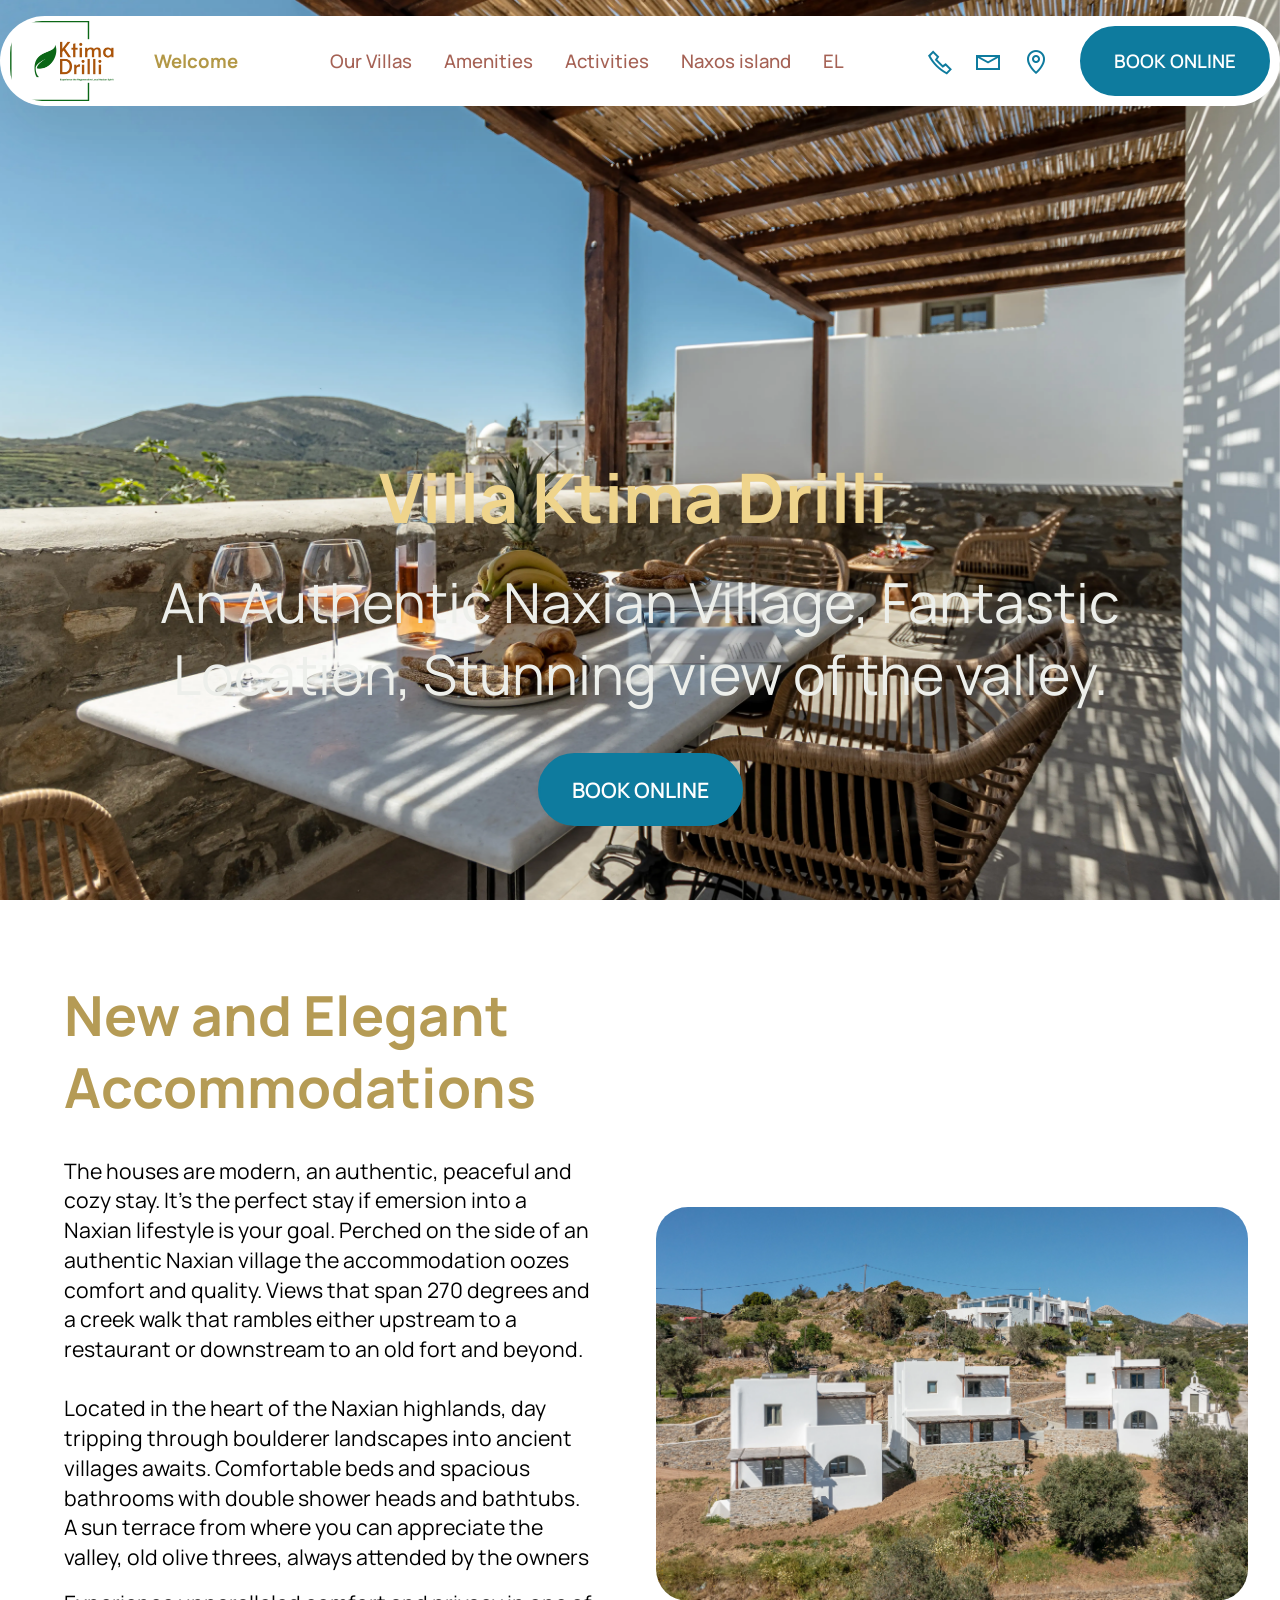
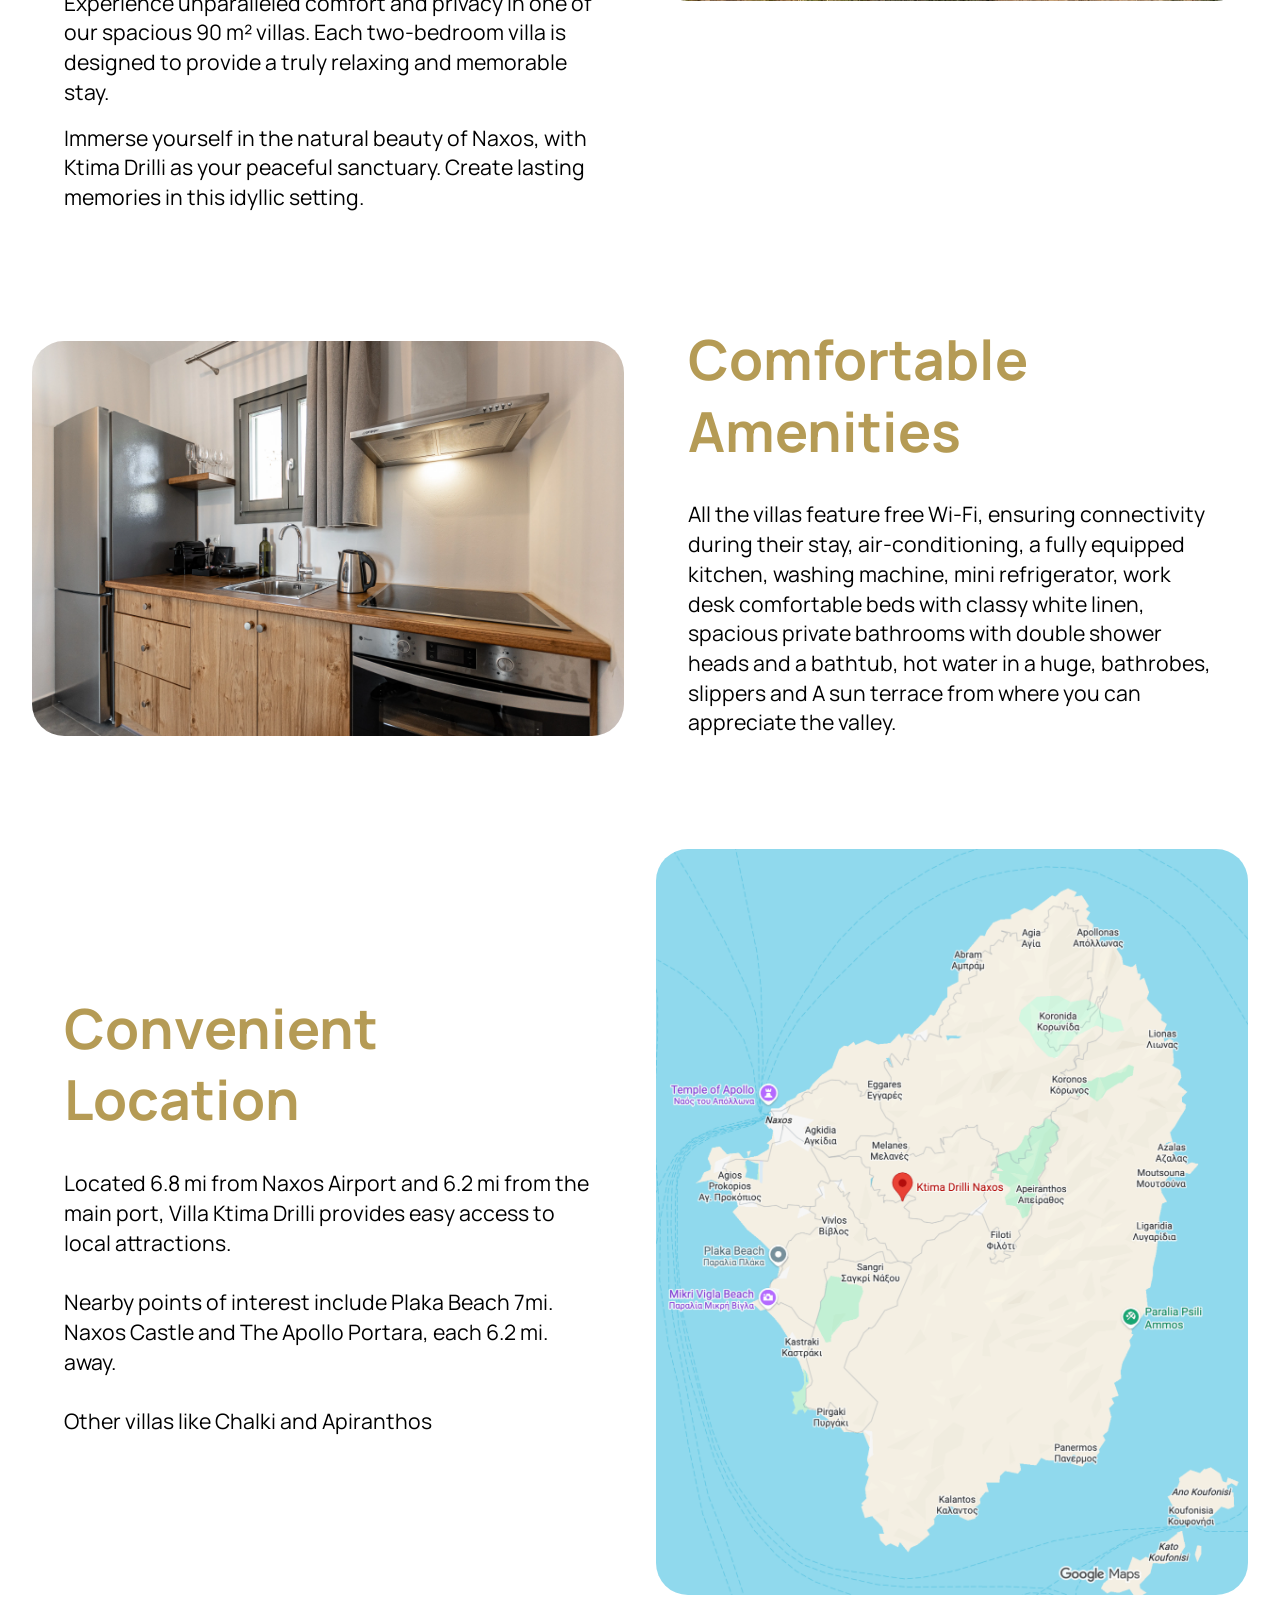
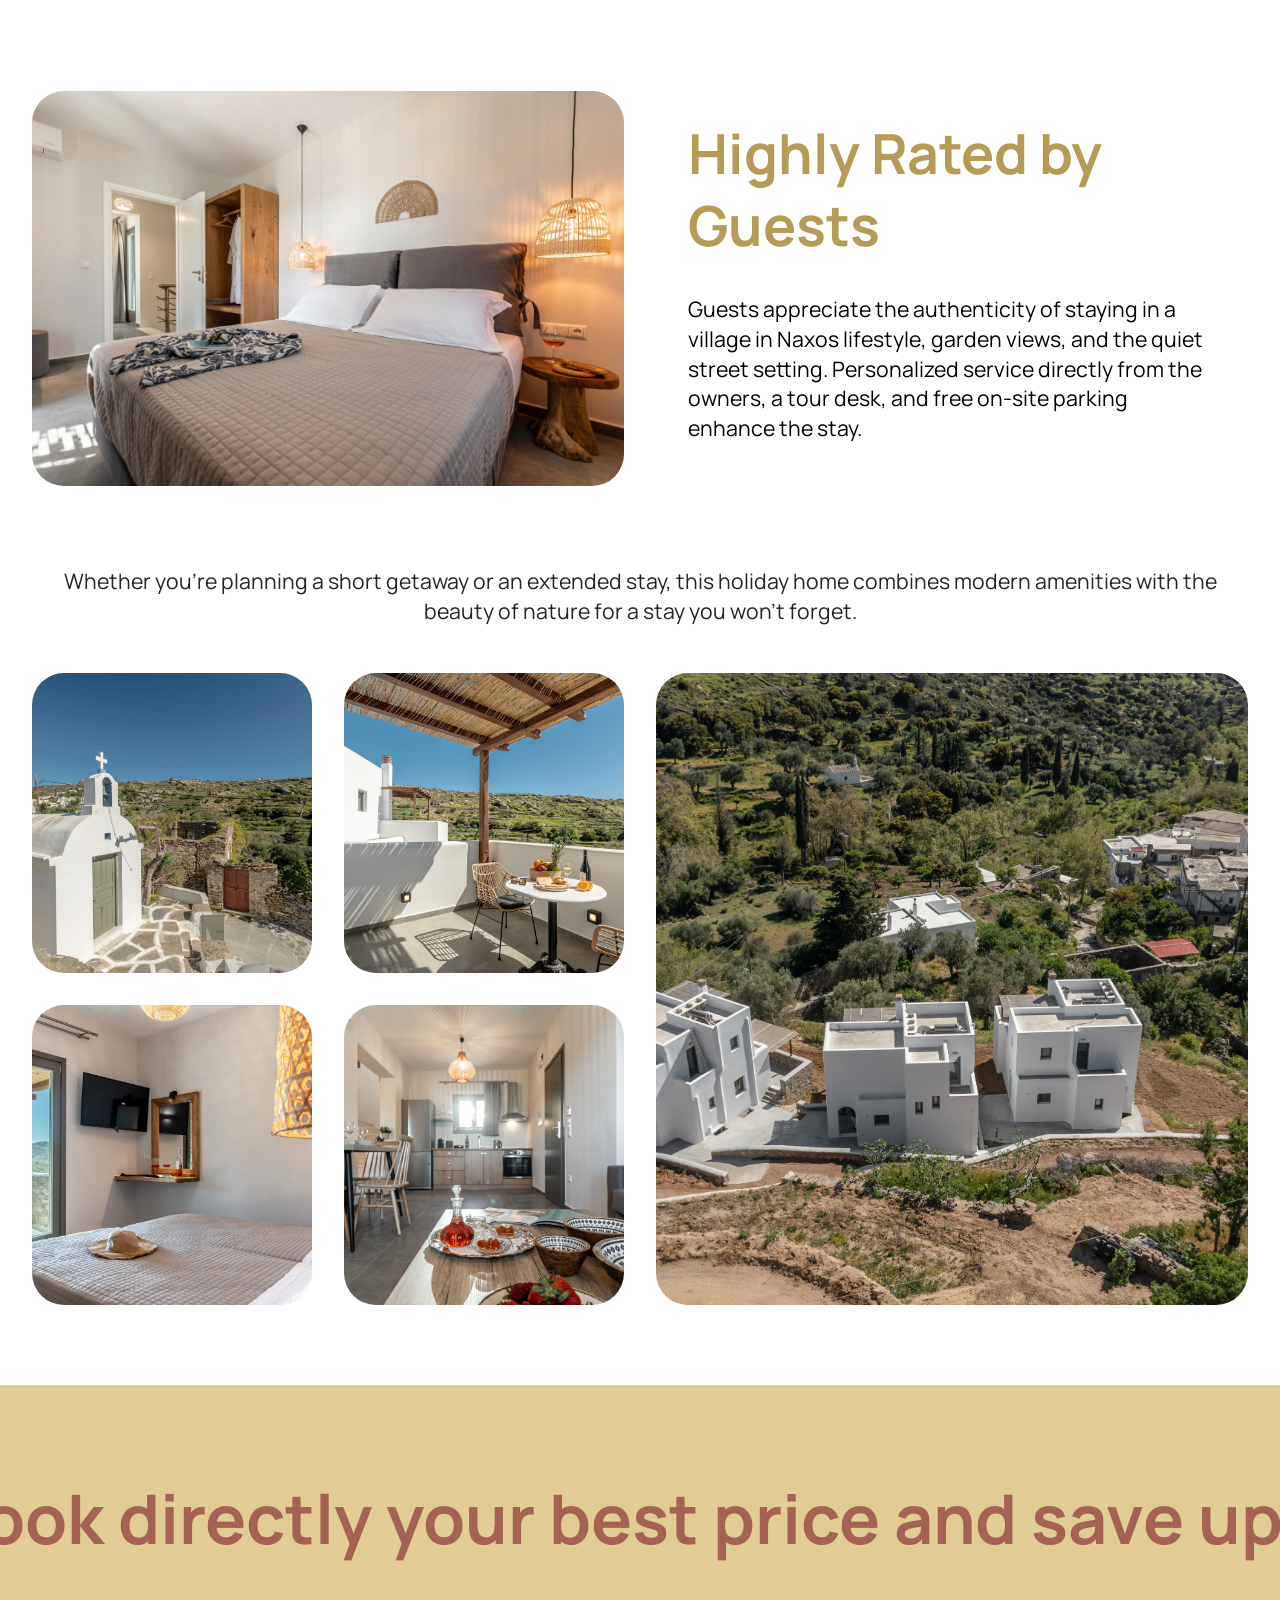
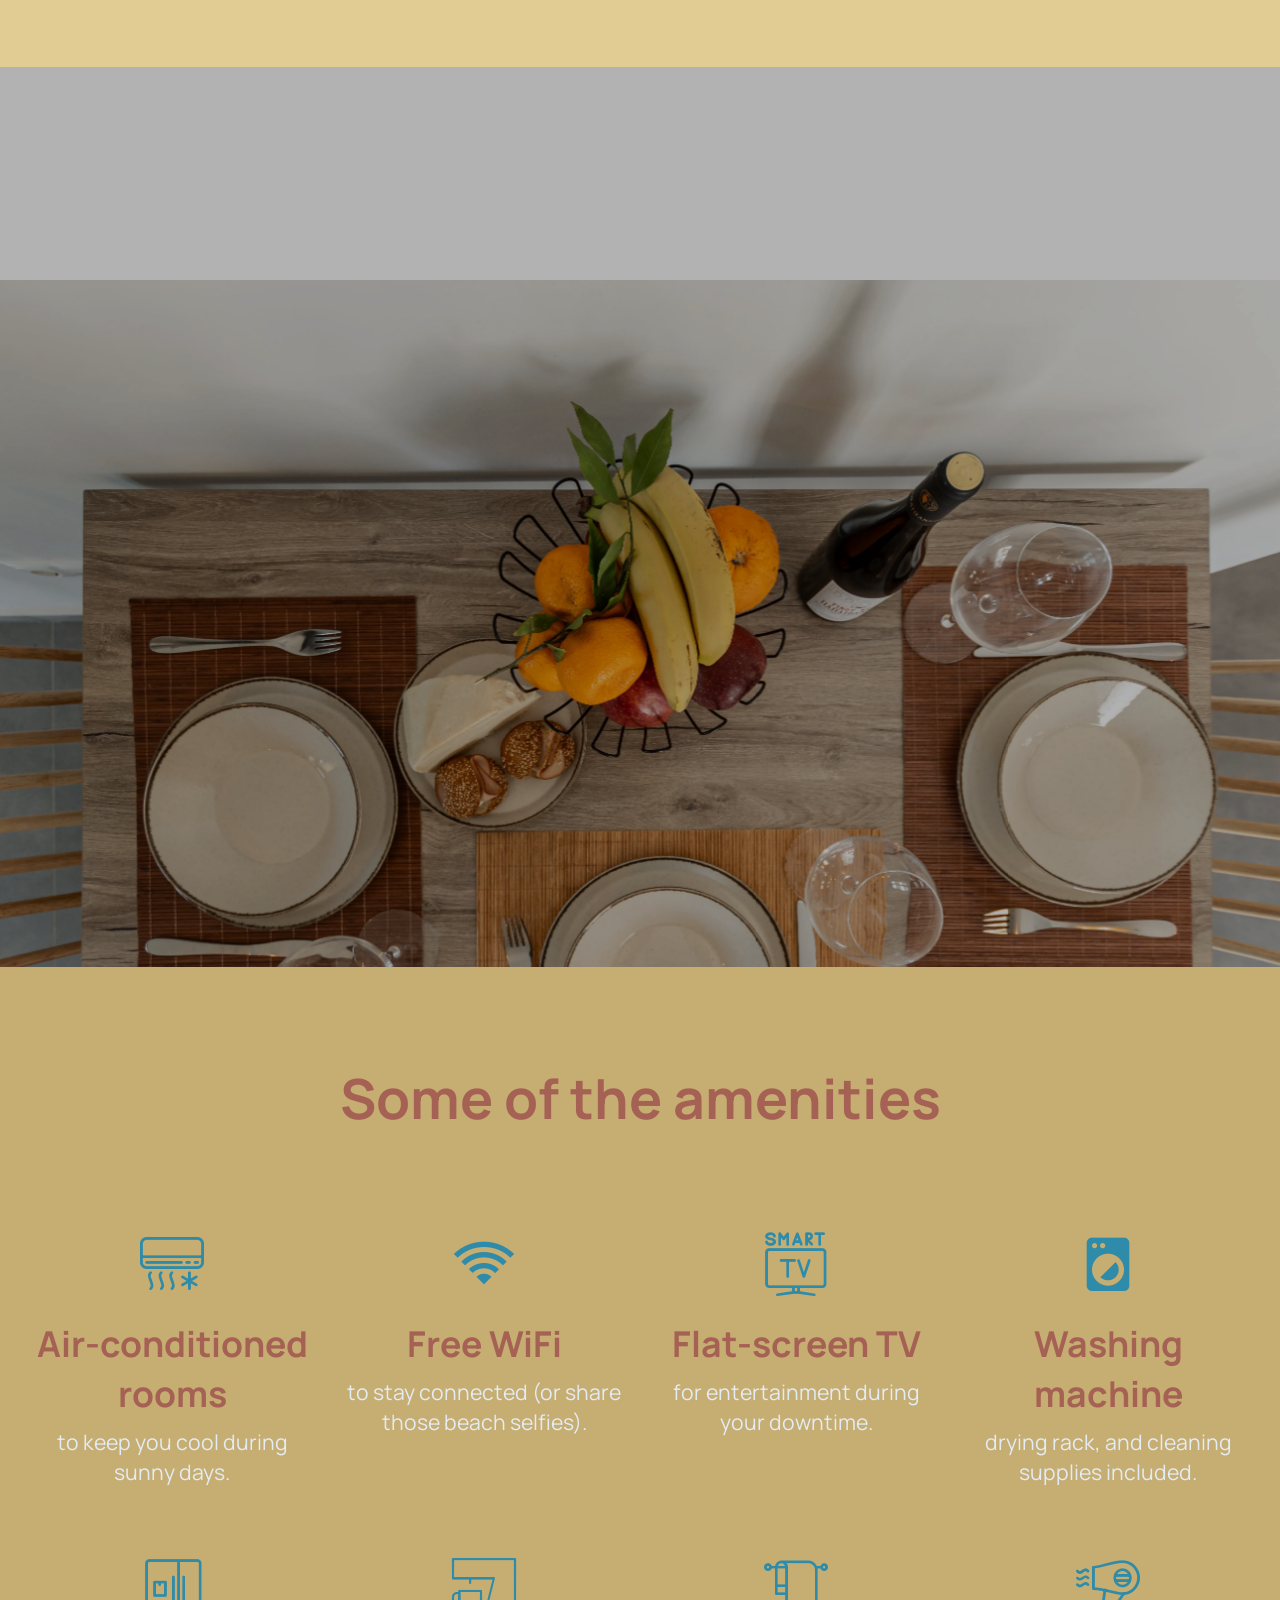
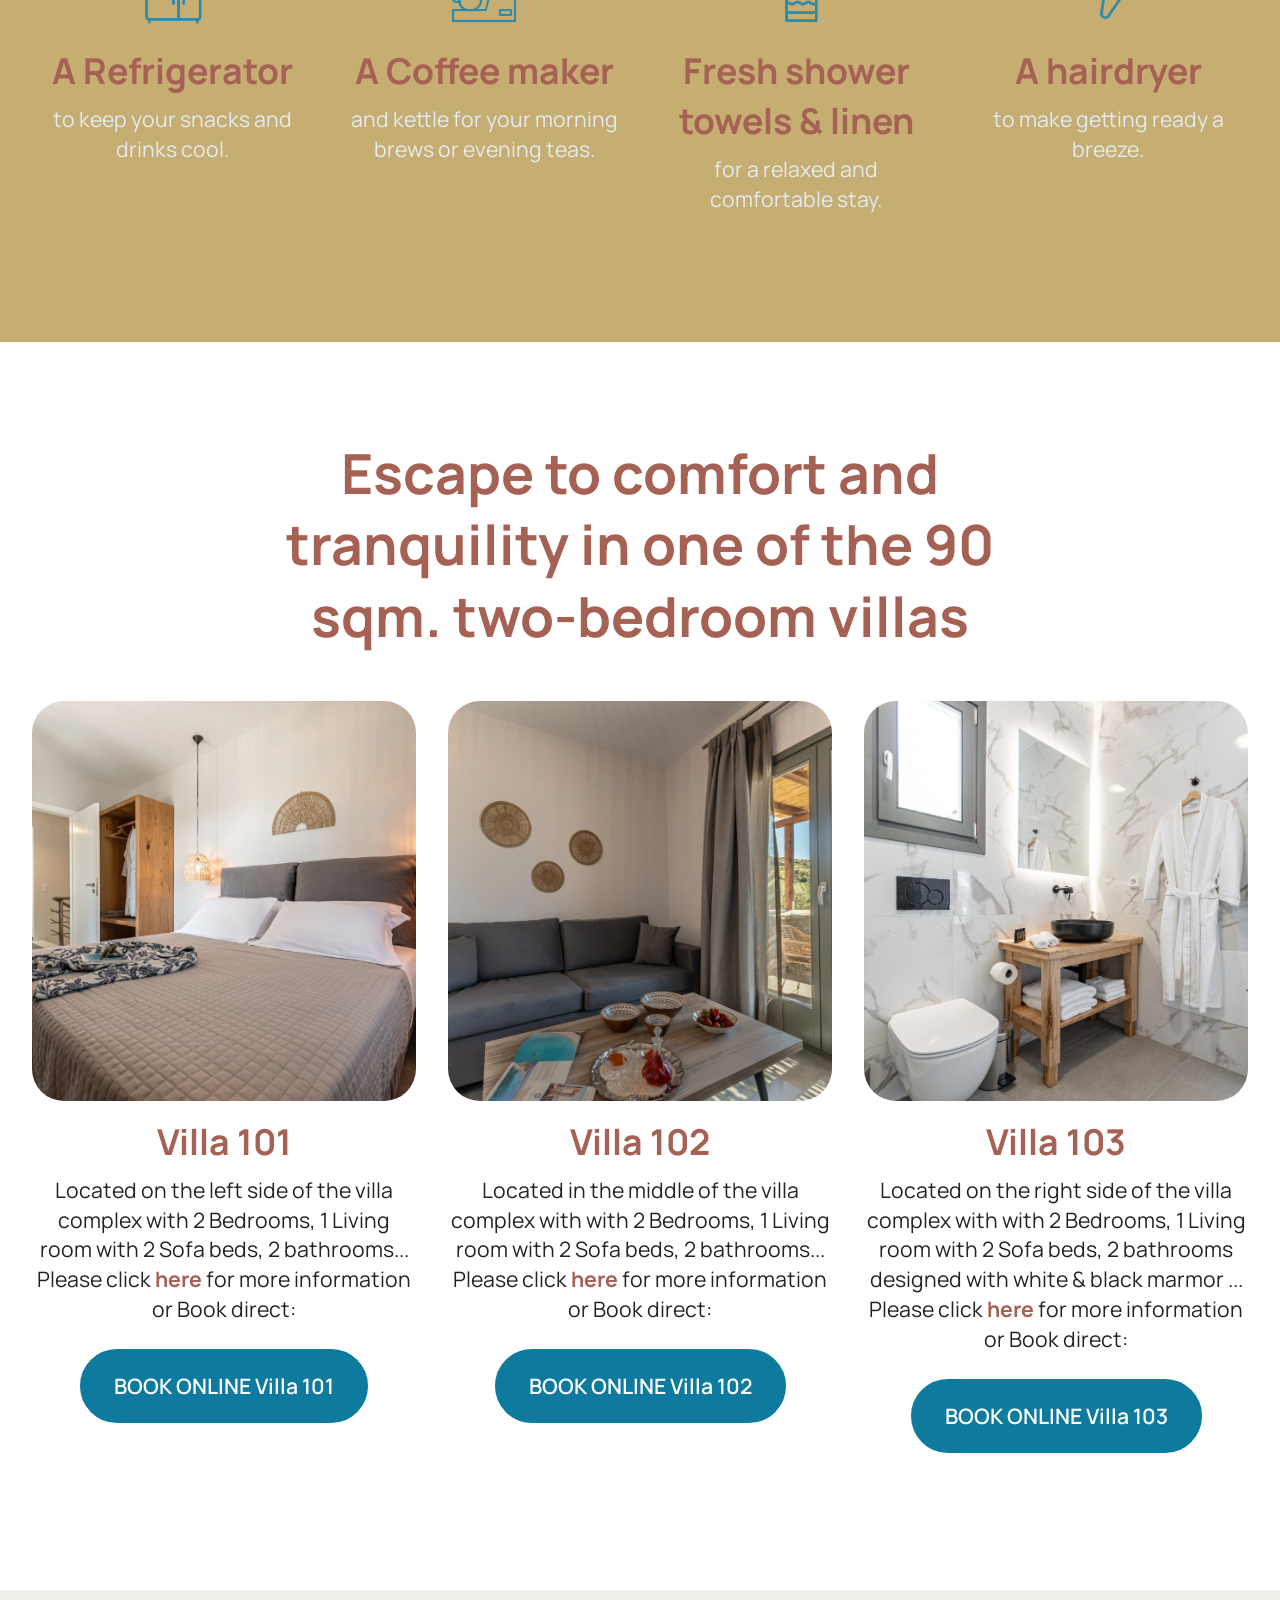
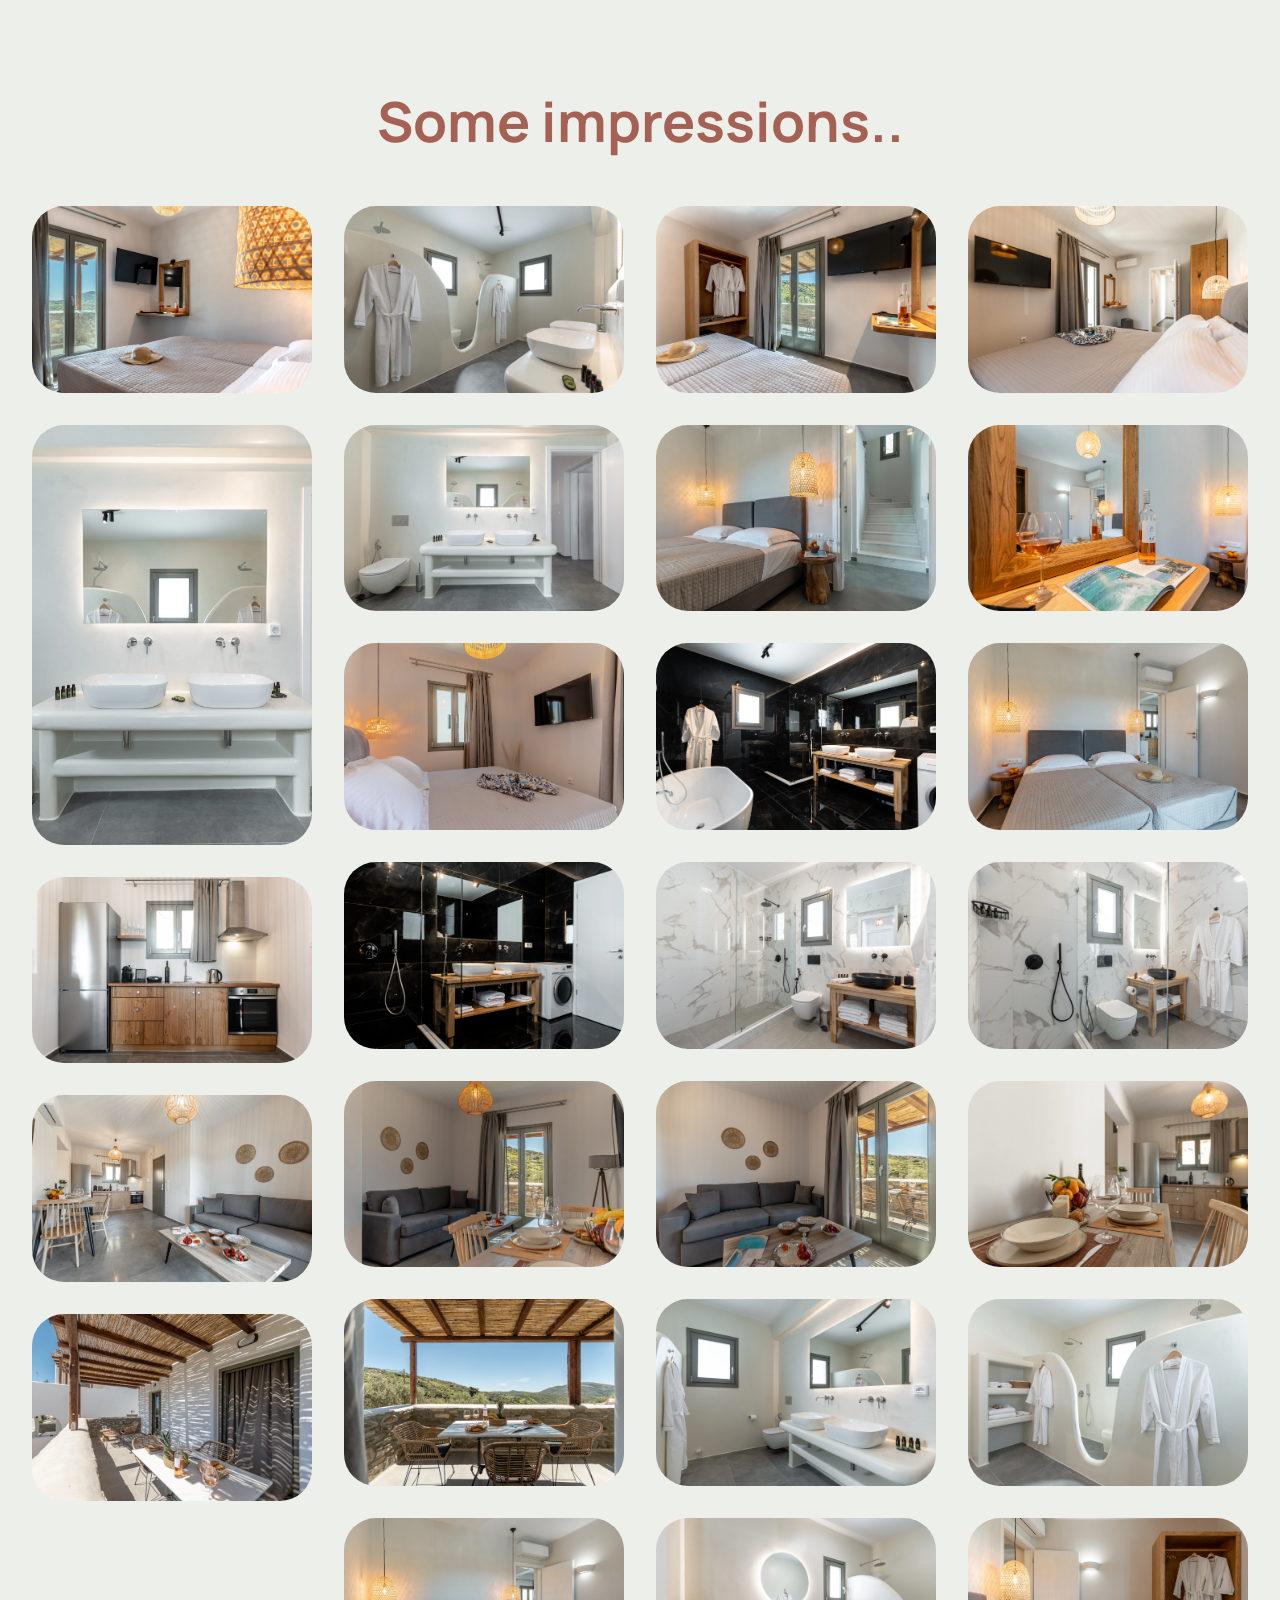
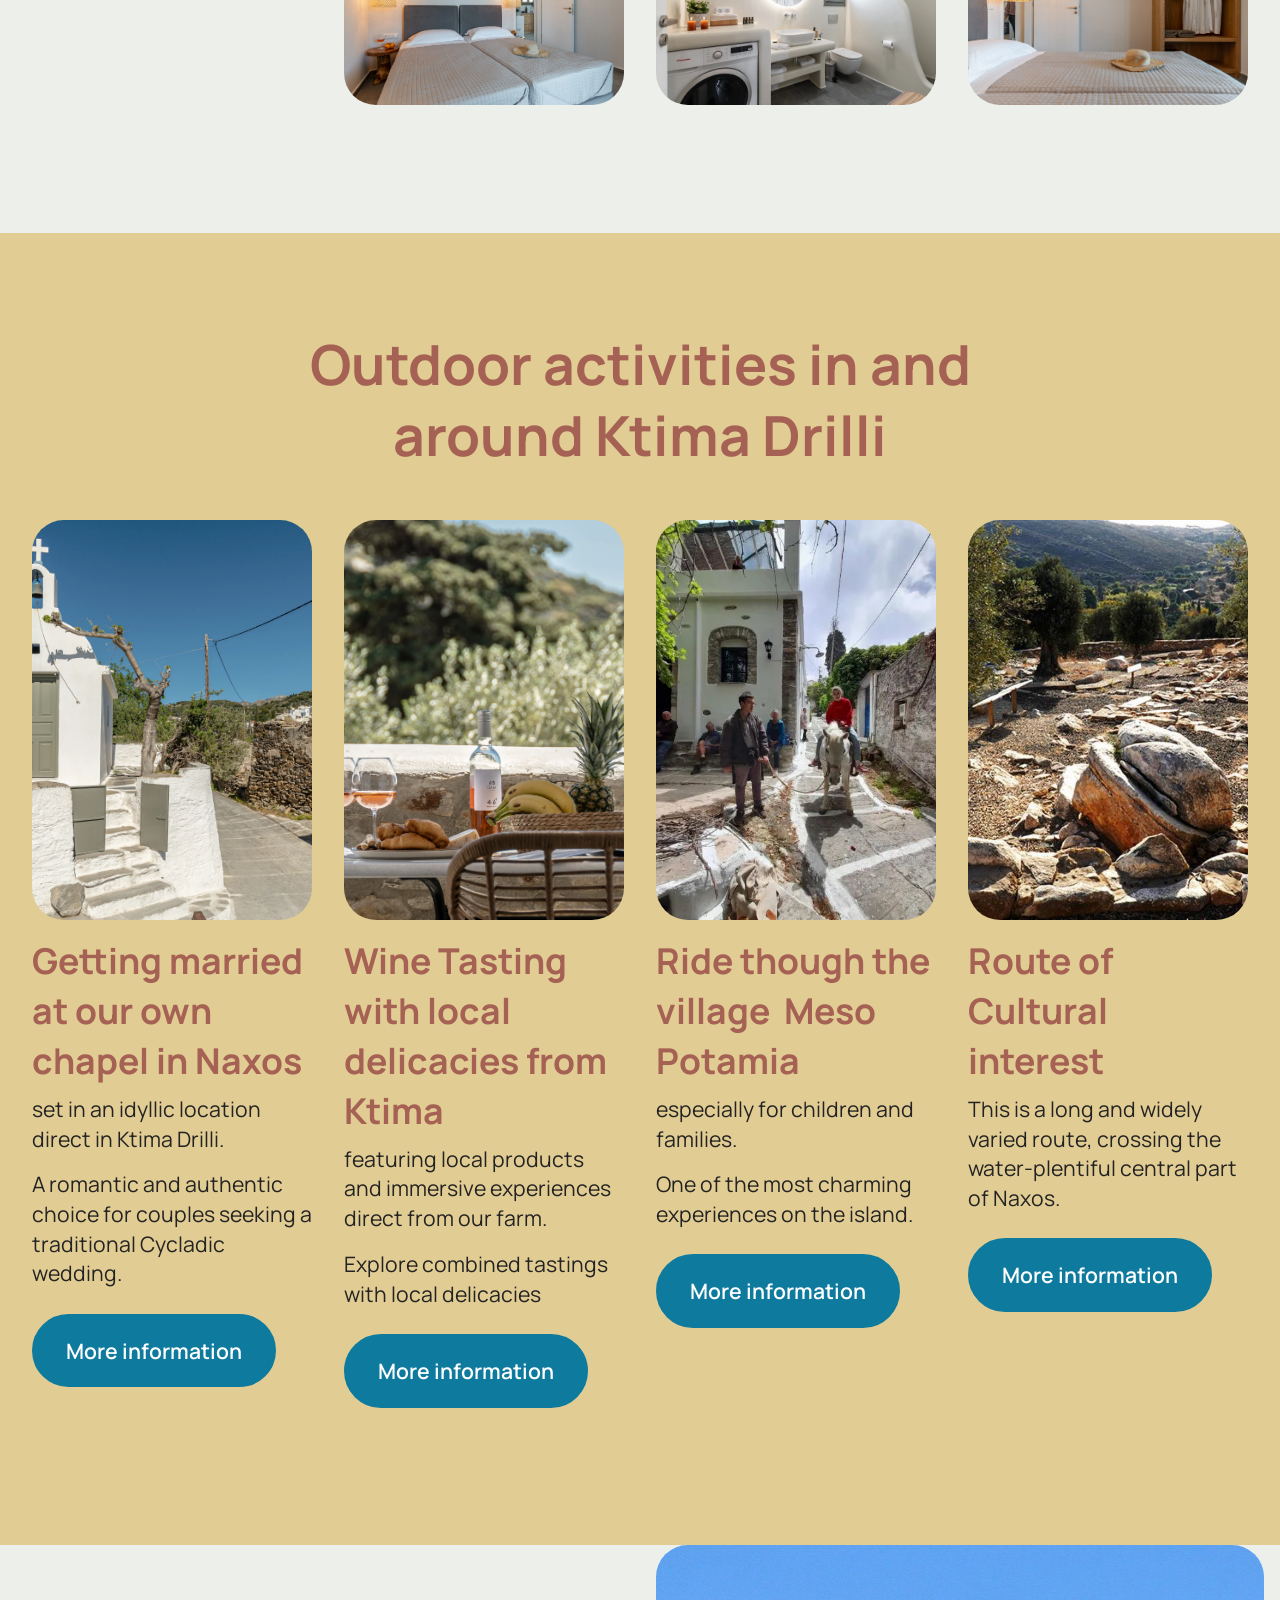
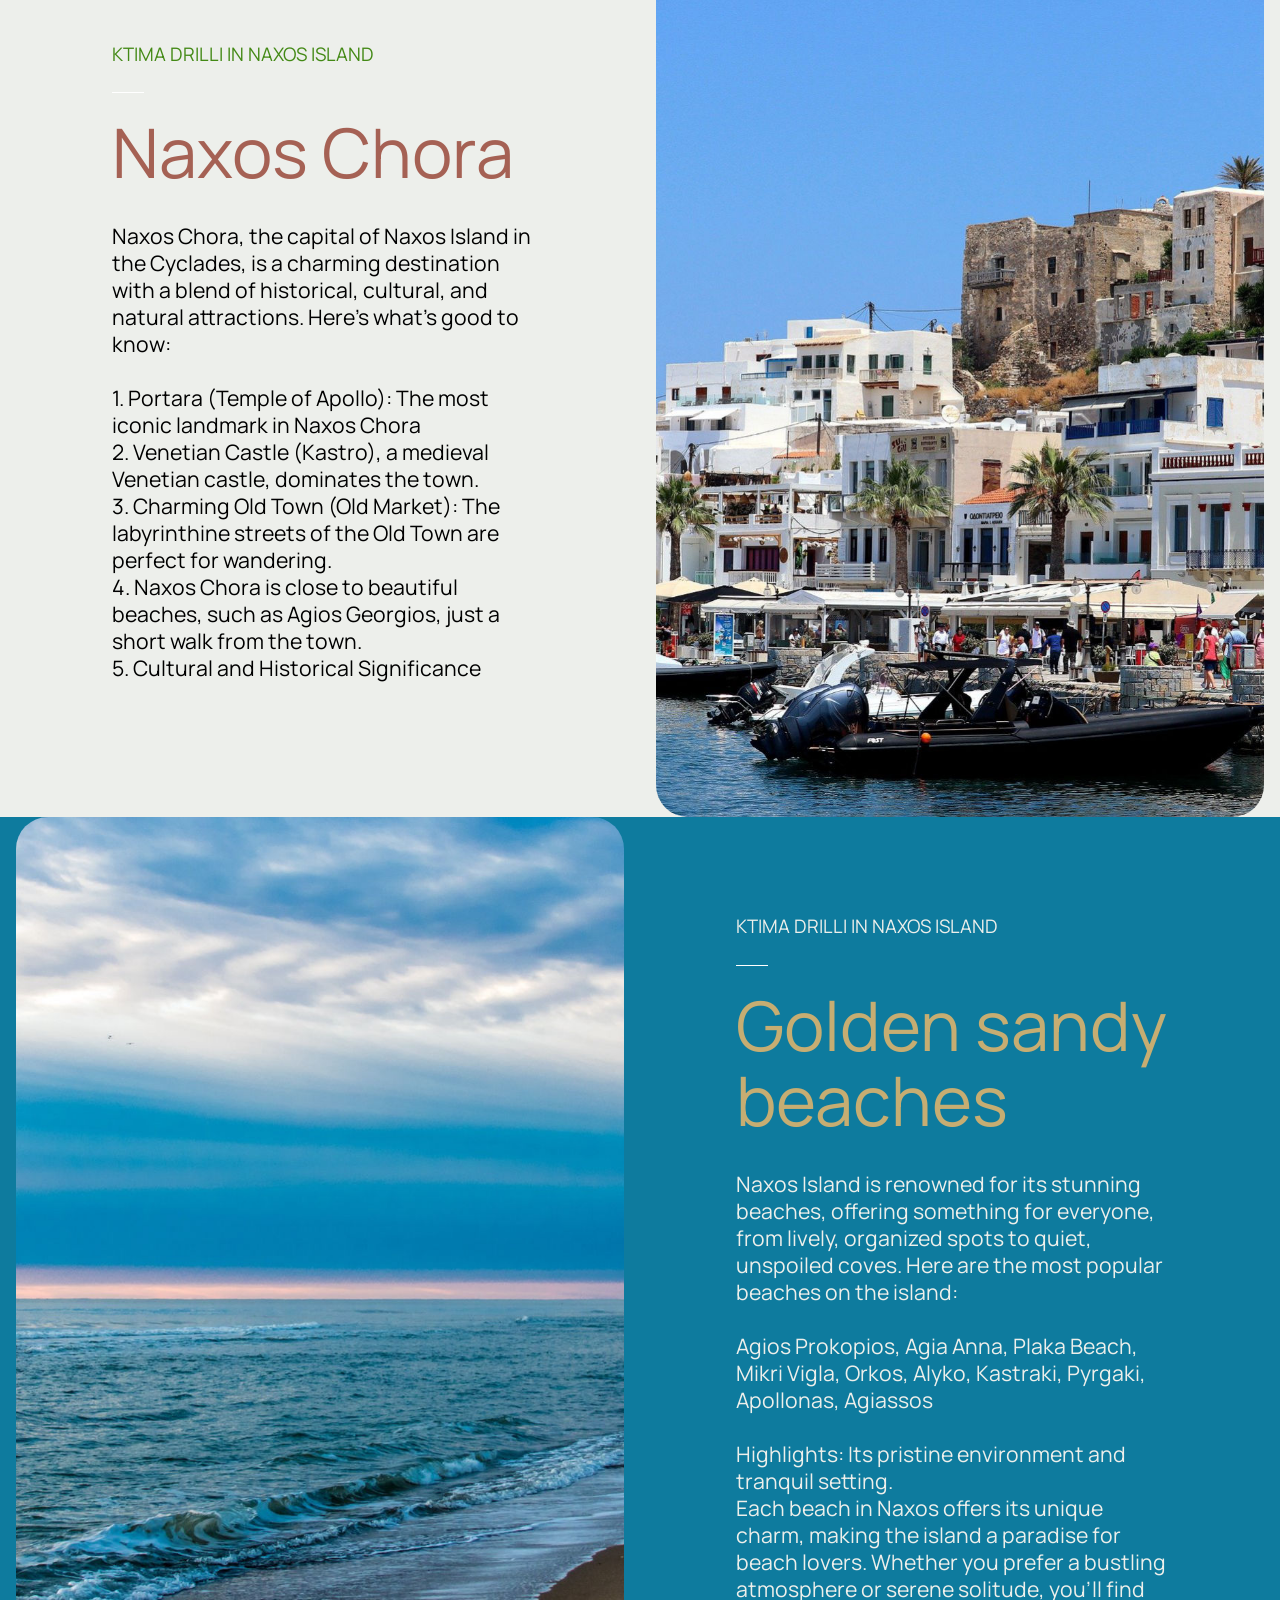
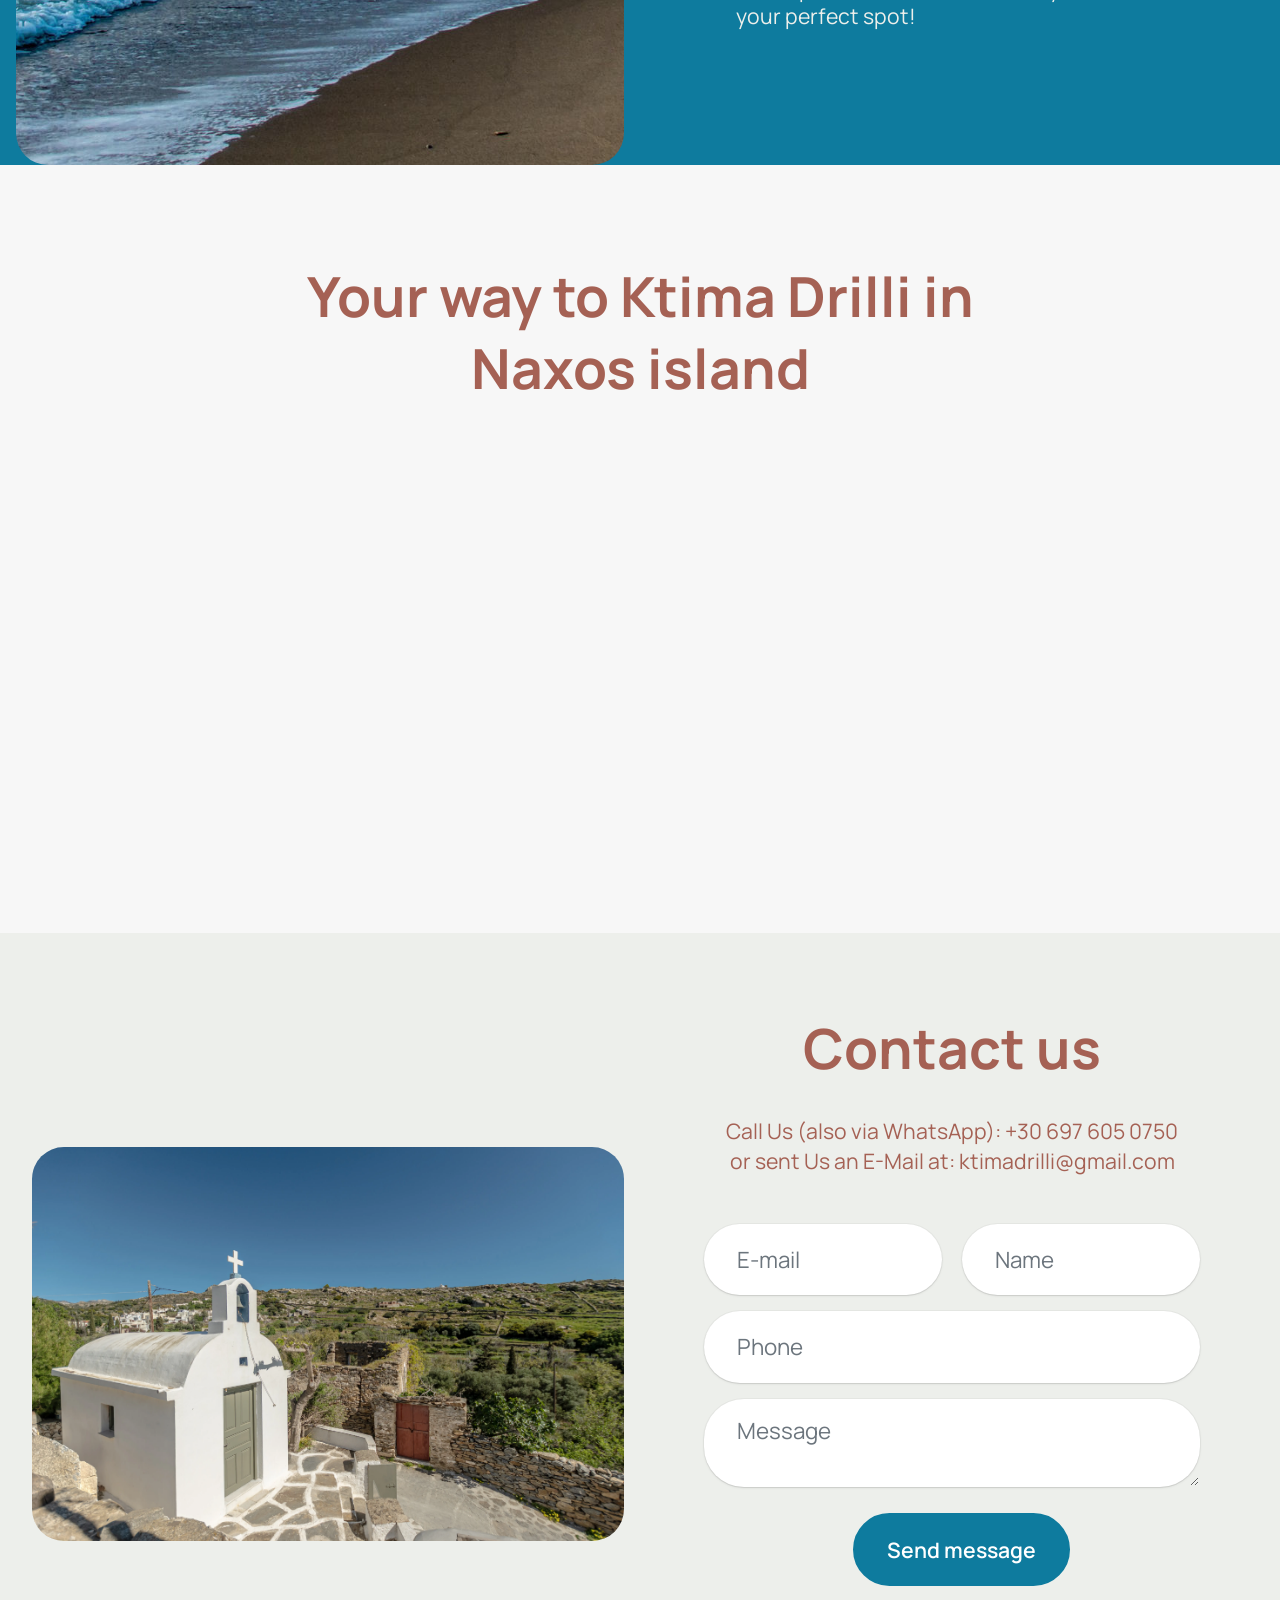
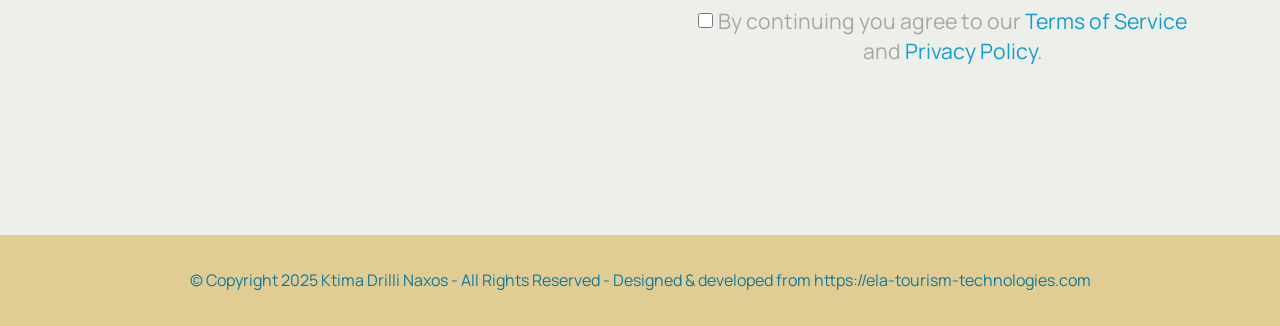
==== index.html @ 671f7b5a "create github pages" ====
<!DOCTYPE html>
<html  >
<head>
  
  <meta charset="UTF-8">
  <meta http-equiv="X-UA-Compatible" content="IE=edge">
  
  <meta name="viewport" content="width=device-width, initial-scale=1, minimum-scale=1">
  <link rel="shortcut icon" href="assets/images/ktima-drilli-logo.webp" type="image/x-icon">
  <meta name="description" content="Ktima Drilli offers luxurious 90 m² villas in Naxos, blending comfort and natural beauty. Perfect for families, couples, or friends seeking a relaxing, private escape in Greece.">
  
  
  <title>Ktima Drilli: Luxury Villas in Naxos for a Tranquil Retreat</title>
  <link rel="stylesheet" href="assets/web/assets/mobirise-icons2/mobirise2.css">
  <link rel="stylesheet" href="assets/Material-Design-Icons/css/material.css">
  <link rel="stylesheet" href="assets/icon54/style.css">
  <link rel="stylesheet" href="assets/icon54-v3/style.css">
  <link rel="stylesheet" href="assets/icon54-v4/style.css">
  <link rel="stylesheet" href="assets/iconsMind/style.css">
  <link rel="stylesheet" href="assets/bootstrap/css/bootstrap.min.css">
  <link rel="stylesheet" href="assets/parallax/jarallax.css">
  <link rel="stylesheet" href="assets/web/assets/gdpr-plugin/gdpr-styles.css">
  <link rel="stylesheet" href="assets/dropdown/css/style.css">
  <link rel="stylesheet" href="assets/theme/css/style.css">
  <link rel="stylesheet" href="assets/gallery/style.css">
  <link rel="preload" href="https://fonts.googleapis.com/css2?family=Manrope:wght@400;700&display=swap&display=swap" as="style" onload="this.onload=null;this.rel='stylesheet'">
  <noscript><link rel="stylesheet" href="https://fonts.googleapis.com/css2?family=Manrope:wght@400;700&display=swap&display=swap"></noscript>
  <link rel="preload" as="style" href="assets/mobirise/css/mbr-additional.css?v=nyax0Y"><link rel="stylesheet" href="assets/mobirise/css/mbr-additional.css?v=nyax0Y" type="text/css">

  
  
  

</head>
<body>
  
  <section data-bs-version="5.1" class="menu menu2 cid-uKYtBYtmdM" once="menu" id="menu-5-uKYtBYtmdM">
	

	<nav class="navbar navbar-dropdown navbar-fixed-top navbar-expand-lg">
		<div class="container">
			<div class="navbar-brand">
				<span class="navbar-logo">
					
						<img src="assets/images/ktima-drilli-logo.webp" alt="" style="height: 5rem;">
					
				</span>
				<span class="navbar-caption-wrap"><a class="navbar-caption text-warning text-primary display-4" href="index.html#top">Welcome</a></span>
			</div>
			<button class="navbar-toggler" type="button" data-toggle="collapse" data-bs-toggle="collapse" data-target="#navbarSupportedContent" data-bs-target="#navbarSupportedContent" aria-controls="navbarNavAltMarkup" aria-expanded="false" aria-label="Toggle navigation">
				<div class="hamburger">
					<span></span>
					<span></span>
					<span></span>
					<span></span>
				</div>
			</button>
			<div class="collapse navbar-collapse" id="navbarSupportedContent">
				<ul class="navbar-nav nav-dropdown" data-app-modern-menu="true"><li class="nav-item">
						<a class="nav-link link text-secondary display-4" href="index.html#features03-1">Our Villas</a>
					</li><li class="nav-item"><a class="nav-link link text-secondary display-4" href="index.html#features7-5">Amenities</a></li>
					<li class="nav-item">
						<a class="nav-link link text-secondary display-4" href="index.html#events-1-uKYtBYwsa6">Activities</a>
					</li><li class="nav-item">
						<a class="nav-link link text-secondary display-4" href="index.html#features3-b" aria-expanded="false">Naxos island</a>
					</li><li class="nav-item"><a class="nav-link link text-secondary display-4" href="index.html#features3-b">EL</a></li></ul>
				<div class="icons-menu">
					<a class="iconfont-wrapper" href="https://wa.me/30 697 605 0750">
						<span class="p-2 mbr-iconfont mobi-mbri-phone mobi-mbri"></span>
					</a>
					<a class="iconfont-wrapper" href="mailto:ktimadrilli@gmail.com">
						<span class="p-2 mbr-iconfont mobi-mbri-letter mobi-mbri"></span>
					</a>
					<a class="iconfont-wrapper" href="index.html#map01-0">
						<span class="p-2 mbr-iconfont mobi-mbri-map-pin mobi-mbri"></span>
					</a>
					
				</div>
				<div class="navbar-buttons mbr-section-btn"><a class="btn btn-danger display-4" href="https://ibe.channex.io/online-booking-ktima-drilli?lang=en" target="_blank">BOOK ONLINE</a></div>
			</div>
		</div>
	</nav>
</section>

<section data-bs-version="5.1" class="header16 cid-uKYtBYtxY2 mbr-fullscreen mbr-parallax-background" id="hero-17-uKYtBYtxY2">
  
  
  <div class="container-fluid">
    <div class="row">
      <div class="content-wrap col-12 col-md-12">
        <h1 class="mbr-section-title mbr-fonts-style mbr-white mb-4 display-1">
          <strong>Villa Ktima Drilli&nbsp;</strong></h1>
        <h2 class="mbr-section-subtitle mbr-fonts-style mbr-white mb-4 display-2">An Authentic Naxian Village, Fantastic Location, Stunning view of the valley.</h2>
        
        <div class="mbr-section-btn"><a class="btn btn-danger display-7" href="https://ibe.channex.io/online-booking-ktima-drilli?lang=en" target="_blank">BOOK ONLINE</a></div>
      </div>
    </div>
  </div>
</section>

<section data-bs-version="5.1" class="article4 cid-uKYtBYt6i1" id="about-us-4-uKYtBYt6i1">
	

	
	

	<div class="container">
		<div class="row justify-content-center">
			<div class="col-12 col-md-12 col-lg-6 image-wrapper">
				<img class="w-100" src="assets/images/ktima-drilli-3.webp" alt="">
			</div>
			<div class="col-12 col-md-12 col-lg">
				<div class="text-wrapper align-left">
					<h1 class="mbr-section-title mbr-fonts-style mb-4 display-2"><strong>New and Elegant Accommodations</strong></h1>
					<p class="mbr-text mbr-fonts-style mb-3 display-7">The houses are modern, an authentic, peaceful and cozy stay. It’s the perfect stay if emersion into a Naxian lifestyle is your goal. Perched on the side of an authentic Naxian village the accommodation oozes comfort and quality. Views that span 270 degrees and a creek walk that rambles either upstream to a restaurant or downstream to an old fort and beyond. <br><br>Located in the heart of the Naxian highlands, day tripping through boulderer landscapes into ancient villages awaits. Comfortable beds and spacious bathrooms with double shower heads and bathtubs. A sun terrace from where you can appreciate the valley, old olive threes, always attended by the owners</p>

					<p class="mbr-text mbr-fonts-style mb-3 display-7">Experience unparalleled comfort and privacy in one of our spacious 90 m² villas. Each two-bedroom villa is designed to provide a truly relaxing and memorable stay.</p>
					<p class="mbr-text mbr-fonts-style mb-3 display-7">Immerse yourself in the natural beauty of Naxos, with Ktima Drilli as your peaceful sanctuary. Create lasting memories in this idyllic setting.</p>
					
				</div>
			</div>
		</div>
	</div>
</section>

<section data-bs-version="5.1" class="article4 cid-vnPBdshU7m" id="article04-1y">
	

	
	

	<div class="container">
		<div class="row justify-content-center">
			<div class="col-12 col-md-12 col-lg-6 image-wrapper">
				<img class="w-100" src="assets/images/ktima-drilli-25.webp" alt="">
			</div>
			<div class="col-12 col-md-12 col-lg">
				<div class="text-wrapper align-left">
					<h1 class="mbr-section-title mbr-fonts-style mb-4 display-2"><strong>Comfortable Amenities</strong></h1>
					<p class="mbr-text mbr-fonts-style mb-3 display-7">All the villas feature free Wi-Fi, ensuring connectivity during their stay, air-conditioning, a fully equipped kitchen, washing machine, mini refrigerator, work desk comfortable beds with classy white linen, spacious private bathrooms with double shower heads and a bathtub, hot water in a huge, bathrobes, slippers and A sun terrace from where you can appreciate the valley.&nbsp;</p>

					<p class="mbr-text mbr-fonts-style mb-3 display-7"></p>
					<p class="mbr-text mbr-fonts-style mb-3 display-7"></p>
					
				</div>
			</div>
		</div>
	</div>
</section>

<section data-bs-version="5.1" class="article4 cid-vnPBJ2htoQ" id="article04-1z">
	

	
	

	<div class="container">
		<div class="row justify-content-center">
			<div class="col-12 col-md-12 col-lg-6 image-wrapper">
				<img class="w-100" src="assets/images/bildschirmfoto202026-06-2820um2012.04.39-1256x1583.webp" alt="">
			</div>
			<div class="col-12 col-md-12 col-lg">
				<div class="text-wrapper align-left">
					<h1 class="mbr-section-title mbr-fonts-style mb-4 display-2"><strong>Convenient Location</strong></h1>
					<p class="mbr-text mbr-fonts-style mb-3 display-7">Located 6.8 mi from Naxos Airport and 6.2 mi from the main port, Villa Ktima Drilli provides easy access to local attractions. <br><br>Nearby points of interest include Plaka Beach 7mi. Naxos Castle and The Apollo Portara, each 6.2 mi. away. <br><br>Other villas like Chalki and Apiranthos</p>

					<p class="mbr-text mbr-fonts-style mb-3 display-7"></p>
					<p class="mbr-text mbr-fonts-style mb-3 display-7"></p>
					
				</div>
			</div>
		</div>
	</div>
</section>

<section data-bs-version="5.1" class="article4 cid-vnPCD2FmBz" id="article04-20">
	

	
	

	<div class="container">
		<div class="row justify-content-center">
			<div class="col-12 col-md-12 col-lg-6 image-wrapper">
				<img class="w-100" src="assets/images/ktima-drilli-99.webp" alt="">
			</div>
			<div class="col-12 col-md-12 col-lg">
				<div class="text-wrapper align-left">
					<h1 class="mbr-section-title mbr-fonts-style mb-4 display-2"><strong>Highly Rated by Guests</strong></h1>
					<p class="mbr-text mbr-fonts-style mb-3 display-7">Guests appreciate the authenticity of staying in a village in Naxos lifestyle, garden views, and the quiet street setting. Personalized service directly from the owners, a tour desk, and free on-site parking enhance the stay.</p>

					<p class="mbr-text mbr-fonts-style mb-3 display-7"></p>
					<p class="mbr-text mbr-fonts-style mb-3 display-7"></p>
					
				</div>
			</div>
		</div>
	</div>
</section>

<section data-bs-version="5.1" class="gallery05 cid-uNybb26QUa" id="gallery05-3">
    

    
    
    <div class="container">
        <div class="row justify-content-center">
            <div class="col-md-12 content-head mb-5">
                
                <p class="mbr-text mbr-fonts-style mt-4 mb-0 display-7">
                    Whether you’re planning a short getaway or an extended stay, this holiday home combines modern amenities with the beauty of nature for a stay you won’t forget.</p>
            </div>
        </div>
        <div class="row justify-content-center  blockContent">
            <div class="col-12 col-lg-6">
                <div class="row">
                    <div class="col-xs-12 col-sm-12 col-md-6 col-lg-6 active">
                        <div class="item-wrapper">
                            <div class="item-img">
                                <img src="assets/images/ktima-drilli-11.webp" alt="" title="" data-slide-to="0" data-bs-slide-to="0" class="smallImage">
                            </div>

                        </div>
                    </div>
                    <div class="col-md-6 col-xs-12 col-sm-12 col-lg-6">
                        <div class="item-wrapper">
                            <div class="item-img">
                                <img src="assets/images/ktima-drilli-108.webp" alt="" title="" data-slide-to="1" data-bs-slide-to="1" class="smallImage">
                            </div>

                        </div>
                    </div>
                    <div class="col-xs-12 col-sm-12 col-md-6 col-lg-6">
                        <div class="item-wrapper">
                            <div class="item-img">
                                <img src="assets/images/ktima-drilli-61.webp" alt="" title="" data-slide-to="2" data-bs-slide-to="2" class="smallImage">
                            </div>
                        </div>
                    </div>
                    <div class="col-xs-12 col-sm-12 col-md-6 col-lg-6">
                        <div class="item-wrapper">
                            <div class="item-img">
                                <img src="assets/images/ktima-drilli-32.webp" alt="" title="" data-slide-to="3" data-bs-slide-to="3" class="smallImage">
                            </div>
                        </div>
                    </div>
                </div>
            </div>
            <div class="col-12 col-lg-6">
                <div class="item-wrapper">
                    <div class="item-img ">
                        <img class="w-100 largeImage" src="assets/images/ktima-drilli-6.webp" alt="" data-slide-to="3" data-bs-slide-to="3">
                    </div>

                </div>
            </div>
        </div>
    </div>
</section>

<section data-bs-version="5.1" class="gallery10 cid-uKYtBYyLE2" id="features-61-uKYtBYyLE2">
  


  <div class="container-fluid">

      <div class="loop-container">
        <div class="item display-1" data-linewords="Book directly your best price and save up to 20%*" data-direction="-1" data-speed="0.05">☁️ Best offers ☁️ Free delivery ☁️ Perfect design ☁️ Comfort ☁️ Support 24/7 ☁️ Vibes</div>

        <div class="item display-1" data-linewords="Book directly your best price and save up to 20%*" data-direction="-1" data-speed="0.05">☁️ Best offers ☁️ Free delivery ☁️ Perfect design ☁️ Comfort ☁️ Support 24/7 ☁️ Vibes</div>
      </div>
    
  </div>
</section>

<section data-bs-version="5.1" class="header18 cid-uKYtBYvXwP mbr-fullscreen mbr-parallax-background" id="video-5-uKYtBYvXwP">
  

  <div class="mbr-overlay" style="opacity: 0.3; background-color: rgb(0, 0, 0);"></div>
  <div class="container-fluid">
    <div class="row">
    </div>
  </div>
</section>

<section data-bs-version="5.1" class="formulam5 features7 cid-uNWDgXG5sq" id="features7-5">
  

  
  
  <div class="container-fluid">
    <div class="row justify-content-center mb-5">
      <div class="col-12 mb-0 content-head">
        <h3 class="mbr-section-title mbr-fonts-style align-center display-2"><strong>Some of the amenities</strong></h3>
        
      </div>
    </div>
    <div class="row justify-content-center">
      <div class="item features-without-image col-12 col-md-6 col-lg-3">
        <div class="item-wrapper">
          <div class="card-box align-left">
            <div class="iconfont-wrapper mb-3">
              <span class="mbr-iconfont icon54-v1-air-conditioner1"></span>
            </div>
            <h5 class="card-title mbr-fonts-style display-5">
              <strong>Air-conditioned rooms</strong></h5>
            <p class="card-text mbr-fonts-style mb-3 display-7">
              to keep you cool during sunny days.
            </p>

          </div>
        </div>
      </div>
      <div class="item features-without-image col-12 col-md-6 col-lg-3">
        <div class="item-wrapper">
          <div class="card-box align-left">
            <div class="iconfont-wrapper mb-3">
              <span class="mbr-iconfont mobi-mbri-wifi mobi-mbri"></span>
            </div>
            <h5 class="card-title mbr-fonts-style display-5">
              <strong>Free WiFi</strong></h5>
            <p class="card-text mbr-fonts-style mb-3 display-7">
              to stay connected (or share those beach selfies).</p>

          </div>
        </div>
      </div>
      <div class="item features-without-image col-12 col-md-6 col-lg-3">
        <div class="item-wrapper">
          <div class="card-box align-left">
            <div class="iconfont-wrapper mb-3">
              <span class="mbr-iconfont icon54-v3-smart-tv"></span>
            </div>
            <h5 class="card-title mbr-fonts-style display-5">
              <strong>Flat-screen TV</strong></h5>
            <p class="card-text mbr-fonts-style mb-3 display-7">
              for entertainment during your downtime.
            </p>

          </div>
        </div>
      </div><div class="item features-without-image col-12 col-md-6 col-lg-3">
        <div class="item-wrapper">
          <div class="card-box align-left">
            <div class="iconfont-wrapper mb-3">
              <span class="mbr-iconfont mdi-maps-local-laundry-service"></span>
            </div>
            <h5 class="card-title mbr-fonts-style display-5">
              <strong>Washing machine</strong></h5>
            <p class="card-text mbr-fonts-style mb-3 display-7">drying rack, and cleaning supplies included.
            </p>

          </div>
        </div>
      </div><div class="item features-without-image col-12 col-md-6 col-lg-3">
        <div class="item-wrapper">
          <div class="card-box align-left">
            <div class="iconfont-wrapper mb-3">
              <span class="mbr-iconfont icon54-v4-refrigerator"></span>
            </div>
            <h5 class="card-title mbr-fonts-style display-5">
              <strong>A Refrigerator</strong></h5>
            <p class="card-text mbr-fonts-style mb-3 display-7">
              to keep your snacks and drinks cool.
            </p>

          </div>
        </div>
      </div><div class="item features-without-image col-12 col-md-6 col-lg-3">
        <div class="item-wrapper">
          <div class="card-box align-left">
            <div class="iconfont-wrapper mb-3">
              <span class="mbr-iconfont imind-coffee-machine"></span>
            </div>
            <h5 class="card-title mbr-fonts-style display-5">
              <strong>A Coffee maker</strong></h5>
            <p class="card-text mbr-fonts-style mb-3 display-7">
              and kettle for your morning brews or evening teas.
            </p>

          </div>
        </div>
      </div><div class="item features-without-image col-12 col-md-6 col-lg-3">
        <div class="item-wrapper">
          <div class="card-box align-left">
            <div class="iconfont-wrapper mb-3">
              <span class="mbr-iconfont icon54-v3-towels-3"></span>
            </div>
            <h5 class="card-title mbr-fonts-style display-5">
              <strong>Fresh shower towels &amp; linen</strong></h5>
            <p class="card-text mbr-fonts-style mb-3 display-7">
              for a relaxed and comfortable stay.
            </p>

          </div>
        </div>
      </div><div class="item features-without-image col-12 col-md-6 col-lg-3">
        <div class="item-wrapper">
          <div class="card-box align-left">
            <div class="iconfont-wrapper mb-3">
              <span class="mbr-iconfont icon54-v1-hairdryer"></span>
            </div>
            <h5 class="card-title mbr-fonts-style display-5">
              <strong>A hairdryer</strong></h5>
            <p class="card-text mbr-fonts-style mb-3 display-7">
              to make getting ready a breeze.
            </p>

          </div>
        </div>
      </div>
      <div class="col-12">

        
      </div>
    </div>
  </div>
</section>

<section data-bs-version="5.1" class="features03 cid-uLyL7iqrpQ" id="features03-1">
	
	
	<div class="container-fluid">
		<div class="row justify-content-center mb-5">
			<div class="col-12 content-head">
				<div class="mbr-section-head">
					<h4 class="mbr-section-title mbr-fonts-style align-center mb-0 display-2">
						<strong>Escape to comfort and tranquility in one of the 90 sqm. two-bedroom villas</strong></h4>
					
				</div>
			</div>
		</div>
		<div class="row">
			<div class="item features-image col-12 col-md-6 col-lg-4 active">
				<div class="item-wrapper">
					<div class="item-img mb-3">
						<a href="page1.html#slider3-r"><img src="assets/images/ktima-drilli-99.webp" alt="" title=""></a>
					</div>
					<div class="item-content align-left">
						<h5 class="item-title mbr-fonts-style mt-0 mb-2 display-5">
							<a href="page1.html#slider3-r" class="text-secondary"><strong>Villa 101</strong></a></h5>
						<p class="mbr-text mbr-fonts-style mb-3 display-7">Located on the left side of the villa complex with 2 Bedrooms, 1 Living room with&nbsp;2 Sofa beds, 2 bathrooms...<br>Please click <a href="page1.html#slider3-r" class="text-secondary"><strong>here</strong></a> for more information or Book direct:</p>
						<div class="mbr-section-btn item-footer"><a href="https://ibe.channex.io/online-booking-ktima-drilli-villa-101?lang=en" class="btn item-btn btn-danger display-7" target="_blank">BOOK ONLINE Villa 101</a></div>
					</div>
				</div>
			</div>
			<div class="item features-image col-12 col-md-6 col-lg-4">
				<div class="item-wrapper">
					<div class="item-img mb-3">
						<a href="page2.html#slider3-x"><img src="assets/images/ktima-drilli-16.webp" alt="" title="" data-slide-to="1" data-bs-slide-to="1"></a>
					</div>
					<div class="item-content align-left">
						<h5 class="item-title mbr-fonts-style mb-2 mt-0 display-5">
							<a href="page2.html#slider3-x" class="text-secondary"><strong>Villa 102</strong></a></h5>
						<p class="mbr-text mbr-fonts-style mb-3 display-7">
						Located in the middle of the villa complex with&nbsp;with 2 Bedrooms, 1 Living room with 2 Sofa beds, 2 bathrooms...<br>Please click <a href="page2.html#slider3-x" class="text-secondary"><strong>here</strong></a> for more information or Book direct:<br>
						</p>
						<div class="mbr-section-btn item-footer"><a href="https://ibe.channex.io/online-booking-ktima-drilli-villa-102?lang=en" class="btn item-btn btn-danger display-7" target="_blank">BOOK ONLINE Villa 102</a></div>
					</div>
				</div>
			</div>
			<div class="item features-image col-12 col-md-6 col-lg-4">
				<div class="item-wrapper">
					<div class="item-img mb-3">
						<a href="page3.html#slider3-15"><img src="assets/images/ktima-drilli-132.webp" alt="" title="" data-slide-to="2" data-bs-slide-to="2"></a>
					</div>
					<div class="item-content align-left">
						<h5 class="item-title mbr-fonts-style mb-2 mt-0 display-5">
						    <a href="page3.html#slider3-15" class="text-secondary"><strong>Villa 103</strong></a></h5>
						<p class="mbr-text mbr-fonts-style mb-3 display-7">
						Located on the right side of the villa complex with with 2 Bedrooms, 1 Living room with 2 Sofa beds, 2 bathrooms designed with white &amp; black marmor ...<br>Please click <a href="page3.html#slider3-15" class="text-secondary"><strong>here</strong></a> for more information or Book direct:<br>
						</p>
						<div class="mbr-section-btn item-footer"><a href="https://ibe.channex.io/online-booking-ktima-drilli-villa-103?lang=en" class="btn item-btn btn-danger display-7" target="_blank">BOOK ONLINE Villa 103</a></div>
					</div>
				</div>
			</div>
		</div>
	</div>
</section>

<section data-bs-version="5.1" class="gallery1 mbr-gallery cid-uO5lzoY9HJ" id="gallery02-7">   
    
    

    <div class="container-fluid">
        <div class="row justify-content-center">
            <div class="col-12 content-head">
                <div class="mbr-section-head mb-5">
                    <h3 class="mbr-section-title mbr-fonts-style align-center m-0 display-2"><strong>Some impressions..</strong></h3>
                    
                </div>
            </div>
        </div>
        <div class="row mbr-gallery mbr-masonry" data-masonry="{&quot;percentPosition&quot;: true }">
            <div class="col-12 col-md-6 col-lg-3 item gallery-image">
                <div class="item-wrapper" data-toggle="modal" data-bs-toggle="modal" data-target="#vnPD847IXE-modal" data-bs-target="#vnPD847IXE-modal">
                    <img class="w-100" src="assets/images/ktima-drilli-61.webp" alt="" data-slide-to="0" data-bs-slide-to="0" data-target="#lb-vnPD847IXE" data-bs-target="#lb-vnPD847IXE">
                    <div class="icon-wrapper">
                        <span class="mobi-mbri mobi-mbri-search mbr-iconfont mbr-iconfont-btn"></span>
                    </div>
                </div>
                
            </div>
            <div class="col-12 col-md-6 col-lg-3 item gallery-image">
                <div class="item-wrapper" data-toggle="modal" data-bs-toggle="modal" data-target="#vnPD847IXE-modal" data-bs-target="#vnPD847IXE-modal">
                    <img class="w-100" src="assets/images/ktima-drilli-116.webp" alt="" data-slide-to="1" data-bs-slide-to="1" data-target="#lb-vnPD847IXE" data-bs-target="#lb-vnPD847IXE">
                    <div class="icon-wrapper">
                        <span class="mobi-mbri mobi-mbri-search mbr-iconfont mbr-iconfont-btn"></span>
                    </div>
                </div>
                
            </div>
            <div class="col-12 col-md-6 col-lg-3 item gallery-image">
                <div class="item-wrapper" data-toggle="modal" data-bs-toggle="modal" data-target="#vnPD847IXE-modal" data-bs-target="#vnPD847IXE-modal">
                    <img class="w-100" src="assets/images/ktima-drilli-62.webp" alt="" data-slide-to="2" data-bs-slide-to="2" data-target="#lb-vnPD847IXE" data-bs-target="#lb-vnPD847IXE">
                    <div class="icon-wrapper">
                        <span class="mobi-mbri mobi-mbri-search mbr-iconfont mbr-iconfont-btn"></span>
                    </div>
                </div>
                
            </div>
            <div class="col-12 col-md-6 col-lg-3 item gallery-image">
                <div class="item-wrapper" data-toggle="modal" data-bs-toggle="modal" data-target="#vnPD847IXE-modal" data-bs-target="#vnPD847IXE-modal">
                    <img class="w-100" src="assets/images/ktima-drilli-101.webp" alt="" data-slide-to="3" data-bs-slide-to="3" data-target="#lb-vnPD847IXE" data-bs-target="#lb-vnPD847IXE">
                    <div class="icon-wrapper">
                        <span class="mobi-mbri mobi-mbri-search mbr-iconfont mbr-iconfont-btn"></span>
                    </div>
                </div>
                
            </div>
            <div class="col-12 col-md-6 col-lg-3 item gallery-image">
                <div class="item-wrapper" data-toggle="modal" data-bs-toggle="modal" data-target="#vnPD847IXE-modal" data-bs-target="#vnPD847IXE-modal">
                    <img class="w-100" src="assets/images/ktima-drilli-120.webp" alt="" data-slide-to="4" data-bs-slide-to="4" data-target="#lb-vnPD847IXE" data-bs-target="#lb-vnPD847IXE">
                    <div class="icon-wrapper">
                        <span class="mobi-mbri mobi-mbri-search mbr-iconfont mbr-iconfont-btn"></span>
                    </div>
                </div>
                
            </div>
            <div class="col-12 col-md-6 col-lg-3 item gallery-image">
                <div class="item-wrapper" data-toggle="modal" data-bs-toggle="modal" data-target="#vnPD847IXE-modal" data-bs-target="#vnPD847IXE-modal">
                    <img class="w-100" src="assets/images/ktima-drilli-119.webp" alt="" data-slide-to="5" data-bs-slide-to="5" data-target="#lb-vnPD847IXE" data-bs-target="#lb-vnPD847IXE">
                    <div class="icon-wrapper">
                        <span class="mobi-mbri mobi-mbri-search mbr-iconfont mbr-iconfont-btn"></span>
                    </div>
                </div>
                
            </div>
            <div class="col-12 col-md-6 col-lg-3 item gallery-image">
                <div class="item-wrapper" data-toggle="modal" data-bs-toggle="modal" data-target="#vnPD847IXE-modal" data-bs-target="#vnPD847IXE-modal">
                    <img class="w-100" src="assets/images/ktima-drilli-66.webp" alt="" data-slide-to="6" data-bs-slide-to="6" data-target="#lb-vnPD847IXE" data-bs-target="#lb-vnPD847IXE">
                    <div class="icon-wrapper">
                        <span class="mobi-mbri mobi-mbri-search mbr-iconfont mbr-iconfont-btn"></span>
                    </div>
                </div>
                
            </div><div class="col-12 col-md-6 col-lg-3 item gallery-image">
                <div class="item-wrapper" data-toggle="modal" data-bs-toggle="modal" data-target="#vnPD847IXE-modal" data-bs-target="#vnPD847IXE-modal">
                    <img class="w-100" src="assets/images/ktima-drilli-69.webp" alt="" data-slide-to="7" data-bs-slide-to="7" data-target="#lb-vnPD847IXE" data-bs-target="#lb-vnPD847IXE">
                    <div class="icon-wrapper">
                        <span class="mobi-mbri mobi-mbri-search mbr-iconfont mbr-iconfont-btn"></span>
                    </div>
                </div>
                
            </div><div class="col-12 col-md-6 col-lg-3 item gallery-image">
                <div class="item-wrapper" data-toggle="modal" data-bs-toggle="modal" data-target="#vnPD847IXE-modal" data-bs-target="#vnPD847IXE-modal">
                    <img class="w-100" src="assets/images/ktima-drilli-68.webp" alt="" data-slide-to="8" data-bs-slide-to="8" data-target="#lb-vnPD847IXE" data-bs-target="#lb-vnPD847IXE">
                    <div class="icon-wrapper">
                        <span class="mobi-mbri mobi-mbri-search mbr-iconfont mbr-iconfont-btn"></span>
                    </div>
                </div>
                
            </div><div class="col-12 col-md-6 col-lg-3 item gallery-image">
                <div class="item-wrapper" data-toggle="modal" data-bs-toggle="modal" data-target="#vnPD847IXE-modal" data-bs-target="#vnPD847IXE-modal">
                    <img class="w-100" src="assets/images/ktima-drilli-85.webp" alt="" data-slide-to="9" data-bs-slide-to="9" data-target="#lb-vnPD847IXE" data-bs-target="#lb-vnPD847IXE">
                    <div class="icon-wrapper">
                        <span class="mobi-mbri mobi-mbri-search mbr-iconfont mbr-iconfont-btn"></span>
                    </div>
                </div>
                
            </div><div class="col-12 col-md-6 col-lg-3 item gallery-image">
                <div class="item-wrapper" data-toggle="modal" data-bs-toggle="modal" data-target="#vnPD847IXE-modal" data-bs-target="#vnPD847IXE-modal">
                    <img class="w-100" src="assets/images/ktima-drilli-136.webp" alt="" data-slide-to="10" data-bs-slide-to="10" data-target="#lb-vnPD847IXE" data-bs-target="#lb-vnPD847IXE">
                    <div class="icon-wrapper">
                        <span class="mobi-mbri mobi-mbri-search mbr-iconfont mbr-iconfont-btn"></span>
                    </div>
                </div>
                
            </div><div class="col-12 col-md-6 col-lg-3 item gallery-image">
                <div class="item-wrapper" data-toggle="modal" data-bs-toggle="modal" data-target="#vnPD847IXE-modal" data-bs-target="#vnPD847IXE-modal">
                    <img class="w-100" src="assets/images/ktima-drilli-141.webp" alt="" data-slide-to="11" data-bs-slide-to="11" data-target="#lb-vnPD847IXE" data-bs-target="#lb-vnPD847IXE">
                    <div class="icon-wrapper">
                        <span class="mobi-mbri mobi-mbri-search mbr-iconfont mbr-iconfont-btn"></span>
                    </div>
                </div>
                
            </div><div class="col-12 col-md-6 col-lg-3 item gallery-image">
                <div class="item-wrapper" data-toggle="modal" data-bs-toggle="modal" data-target="#vnPD847IXE-modal" data-bs-target="#vnPD847IXE-modal">
                    <img class="w-100" src="assets/images/ktima-drilli-131.webp" alt="" data-slide-to="12" data-bs-slide-to="12" data-target="#lb-vnPD847IXE" data-bs-target="#lb-vnPD847IXE">
                    <div class="icon-wrapper">
                        <span class="mobi-mbri mobi-mbri-search mbr-iconfont mbr-iconfont-btn"></span>
                    </div>
                </div>
                
            </div><div class="col-12 col-md-6 col-lg-3 item gallery-image">
                <div class="item-wrapper" data-toggle="modal" data-bs-toggle="modal" data-target="#vnPD847IXE-modal" data-bs-target="#vnPD847IXE-modal">
                    <img class="w-100" src="assets/images/ktima-drilli-128.webp" alt="" data-slide-to="13" data-bs-slide-to="13" data-target="#lb-vnPD847IXE" data-bs-target="#lb-vnPD847IXE">
                    <div class="icon-wrapper">
                        <span class="mobi-mbri mobi-mbri-search mbr-iconfont mbr-iconfont-btn"></span>
                    </div>
                </div>
                
            </div><div class="col-12 col-md-6 col-lg-3 item gallery-image">
                <div class="item-wrapper" data-toggle="modal" data-bs-toggle="modal" data-target="#vnPD847IXE-modal" data-bs-target="#vnPD847IXE-modal">
                    <img class="w-100" src="assets/images/ktima-drilli-22.webp" alt="" data-slide-to="14" data-bs-slide-to="14" data-target="#lb-vnPD847IXE" data-bs-target="#lb-vnPD847IXE">
                    <div class="icon-wrapper">
                        <span class="mobi-mbri mobi-mbri-search mbr-iconfont mbr-iconfont-btn"></span>
                    </div>
                </div>
                
            </div><div class="col-12 col-md-6 col-lg-3 item gallery-image">
                <div class="item-wrapper" data-toggle="modal" data-bs-toggle="modal" data-target="#vnPD847IXE-modal" data-bs-target="#vnPD847IXE-modal">
                    <img class="w-100" src="assets/images/ktima-drilli-17.webp" alt="" data-slide-to="15" data-bs-slide-to="15" data-target="#lb-vnPD847IXE" data-bs-target="#lb-vnPD847IXE">
                    <div class="icon-wrapper">
                        <span class="mobi-mbri mobi-mbri-search mbr-iconfont mbr-iconfont-btn"></span>
                    </div>
                </div>
                
            </div><div class="col-12 col-md-6 col-lg-3 item gallery-image">
                <div class="item-wrapper" data-toggle="modal" data-bs-toggle="modal" data-target="#vnPD847IXE-modal" data-bs-target="#vnPD847IXE-modal">
                    <img class="w-100" src="assets/images/ktima-drilli-20.webp" alt="" data-slide-to="16" data-bs-slide-to="16" data-target="#lb-vnPD847IXE" data-bs-target="#lb-vnPD847IXE">
                    <div class="icon-wrapper">
                        <span class="mobi-mbri mobi-mbri-search mbr-iconfont mbr-iconfont-btn"></span>
                    </div>
                </div>
                
            </div><div class="col-12 col-md-6 col-lg-3 item gallery-image">
                <div class="item-wrapper" data-toggle="modal" data-bs-toggle="modal" data-target="#vnPD847IXE-modal" data-bs-target="#vnPD847IXE-modal">
                    <img class="w-100" src="assets/images/ktima-drilli-16.webp" alt="" data-slide-to="17" data-bs-slide-to="17" data-target="#lb-vnPD847IXE" data-bs-target="#lb-vnPD847IXE">
                    <div class="icon-wrapper">
                        <span class="mobi-mbri mobi-mbri-search mbr-iconfont mbr-iconfont-btn"></span>
                    </div>
                </div>
                
            </div><div class="col-12 col-md-6 col-lg-3 item gallery-image">
                <div class="item-wrapper" data-toggle="modal" data-bs-toggle="modal" data-target="#vnPD847IXE-modal" data-bs-target="#vnPD847IXE-modal">
                    <img class="w-100" src="assets/images/ktima-drilli-31.webp" alt="" data-slide-to="18" data-bs-slide-to="18" data-target="#lb-vnPD847IXE" data-bs-target="#lb-vnPD847IXE">
                    <div class="icon-wrapper">
                        <span class="mobi-mbri mobi-mbri-search mbr-iconfont mbr-iconfont-btn"></span>
                    </div>
                </div>
                
            </div><div class="col-12 col-md-6 col-lg-3 item gallery-image">
                <div class="item-wrapper" data-toggle="modal" data-bs-toggle="modal" data-target="#vnPD847IXE-modal" data-bs-target="#vnPD847IXE-modal">
                    <img class="w-100" src="assets/images/ktima-drilli-36.webp" alt="" data-slide-to="19" data-bs-slide-to="19" data-target="#lb-vnPD847IXE" data-bs-target="#lb-vnPD847IXE">
                    <div class="icon-wrapper">
                        <span class="mobi-mbri mobi-mbri-search mbr-iconfont mbr-iconfont-btn"></span>
                    </div>
                </div>
                
            </div><div class="col-12 col-md-6 col-lg-3 item gallery-image">
                <div class="item-wrapper" data-toggle="modal" data-bs-toggle="modal" data-target="#vnPD847IXE-modal" data-bs-target="#vnPD847IXE-modal">
                    <img class="w-100" src="assets/images/ktima-drilli-125.webp" alt="" data-slide-to="20" data-bs-slide-to="20" data-target="#lb-vnPD847IXE" data-bs-target="#lb-vnPD847IXE">
                    <div class="icon-wrapper">
                        <span class="mobi-mbri mobi-mbri-search mbr-iconfont mbr-iconfont-btn"></span>
                    </div>
                </div>
                
            </div><div class="col-12 col-md-6 col-lg-3 item gallery-image">
                <div class="item-wrapper" data-toggle="modal" data-bs-toggle="modal" data-target="#vnPD847IXE-modal" data-bs-target="#vnPD847IXE-modal">
                    <img class="w-100" src="assets/images/ktima-drilli-118.webp" alt="" data-slide-to="21" data-bs-slide-to="21" data-target="#lb-vnPD847IXE" data-bs-target="#lb-vnPD847IXE">
                    <div class="icon-wrapper">
                        <span class="mobi-mbri mobi-mbri-search mbr-iconfont mbr-iconfont-btn"></span>
                    </div>
                </div>
                
            </div><div class="col-12 col-md-6 col-lg-3 item gallery-image">
                <div class="item-wrapper" data-toggle="modal" data-bs-toggle="modal" data-target="#vnPD847IXE-modal" data-bs-target="#vnPD847IXE-modal">
                    <img class="w-100" src="assets/images/ktima-drilli-42.webp" alt="" data-slide-to="22" data-bs-slide-to="22" data-target="#lb-vnPD847IXE" data-bs-target="#lb-vnPD847IXE">
                    <div class="icon-wrapper">
                        <span class="mobi-mbri mobi-mbri-search mbr-iconfont mbr-iconfont-btn"></span>
                    </div>
                </div>
                
            </div><div class="col-12 col-md-6 col-lg-3 item gallery-image">
                <div class="item-wrapper" data-toggle="modal" data-bs-toggle="modal" data-target="#vnPD847IXE-modal" data-bs-target="#vnPD847IXE-modal">
                    <img class="w-100" src="assets/images/ktima-drilli-68.webp" alt="" data-slide-to="23" data-bs-slide-to="23" data-target="#lb-vnPD847IXE" data-bs-target="#lb-vnPD847IXE">
                    <div class="icon-wrapper">
                        <span class="mobi-mbri mobi-mbri-search mbr-iconfont mbr-iconfont-btn"></span>
                    </div>
                </div>
                
            </div><div class="col-12 col-md-6 col-lg-3 item gallery-image">
                <div class="item-wrapper" data-toggle="modal" data-bs-toggle="modal" data-target="#vnPD847IXE-modal" data-bs-target="#vnPD847IXE-modal">
                    <img class="w-100" src="assets/images/ktima-drilli-72.webp" alt="" data-slide-to="24" data-bs-slide-to="24" data-target="#lb-vnPD847IXE" data-bs-target="#lb-vnPD847IXE">
                    <div class="icon-wrapper">
                        <span class="mobi-mbri mobi-mbri-search mbr-iconfont mbr-iconfont-btn"></span>
                    </div>
                </div>
                
            </div><div class="col-12 col-md-6 col-lg-3 item gallery-image">
                <div class="item-wrapper" data-toggle="modal" data-bs-toggle="modal" data-target="#vnPD847IXE-modal" data-bs-target="#vnPD847IXE-modal">
                    <img class="w-100" src="assets/images/ktima-drilli-76.webp" alt="" data-slide-to="25" data-bs-slide-to="25" data-target="#lb-vnPD847IXE" data-bs-target="#lb-vnPD847IXE">
                    <div class="icon-wrapper">
                        <span class="mobi-mbri mobi-mbri-search mbr-iconfont mbr-iconfont-btn"></span>
                    </div>
                </div>
                
            </div>
        </div>

        <div class="modal mbr-slider" tabindex="-1" role="dialog" aria-hidden="true" id="vnPD847IXE-modal">
            <div class="modal-dialog" role="document">
                <div class="modal-content">
                    <div class="modal-body">
                        <div class="carousel slide" id="lb-vnPD847IXE" data-interval="5000" data-bs-interval="5000">
                            <div class="carousel-inner">
                                <div class="carousel-item active">
                                    <img class="d-block w-100" src="assets/images/ktima-drilli-61.webp" alt="">
                                </div>
                                <div class="carousel-item">
                                    <img class="d-block w-100" src="assets/images/ktima-drilli-116.webp" alt="">
                                </div>
                                <div class="carousel-item">
                                    <img class="d-block w-100" src="assets/images/ktima-drilli-62.webp" alt="">
                                </div>
                                <div class="carousel-item">
                                    <img class="d-block w-100" src="assets/images/ktima-drilli-101.webp" alt="">
                                </div>
                                <div class="carousel-item">
                                    <img class="d-block w-100" src="assets/images/ktima-drilli-120.webp" alt="">
                                </div>
                                <div class="carousel-item">
                                    <img class="d-block w-100" src="assets/images/ktima-drilli-119.webp" alt="">
                                </div>
                                <div class="carousel-item">
                                    <img class="d-block w-100" src="assets/images/ktima-drilli-66.webp" alt="">
                                </div><div class="carousel-item">
                                    <img class="d-block w-100" src="assets/images/ktima-drilli-69.webp" alt="">
                                </div><div class="carousel-item">
                                    <img class="d-block w-100" src="assets/images/ktima-drilli-68.webp" alt="">
                                </div><div class="carousel-item">
                                    <img class="d-block w-100" src="assets/images/ktima-drilli-85.webp" alt="">
                                </div><div class="carousel-item">
                                    <img class="d-block w-100" src="assets/images/ktima-drilli-136.webp" alt="">
                                </div><div class="carousel-item">
                                    <img class="d-block w-100" src="assets/images/ktima-drilli-141.webp" alt="">
                                </div><div class="carousel-item">
                                    <img class="d-block w-100" src="assets/images/ktima-drilli-131.webp" alt="">
                                </div><div class="carousel-item">
                                    <img class="d-block w-100" src="assets/images/ktima-drilli-128.webp" alt="">
                                </div><div class="carousel-item">
                                    <img class="d-block w-100" src="assets/images/ktima-drilli-22.webp" alt="">
                                </div><div class="carousel-item">
                                    <img class="d-block w-100" src="assets/images/ktima-drilli-17.webp" alt="">
                                </div><div class="carousel-item">
                                    <img class="d-block w-100" src="assets/images/ktima-drilli-20.webp" alt="">
                                </div><div class="carousel-item">
                                    <img class="d-block w-100" src="assets/images/ktima-drilli-16.webp" alt="">
                                </div><div class="carousel-item">
                                    <img class="d-block w-100" src="assets/images/ktima-drilli-31.webp" alt="">
                                </div><div class="carousel-item">
                                    <img class="d-block w-100" src="assets/images/ktima-drilli-36.webp" alt="">
                                </div><div class="carousel-item">
                                    <img class="d-block w-100" src="assets/images/ktima-drilli-125.webp" alt="">
                                </div><div class="carousel-item">
                                    <img class="d-block w-100" src="assets/images/ktima-drilli-118.webp" alt="">
                                </div><div class="carousel-item">
                                    <img class="d-block w-100" src="assets/images/ktima-drilli-42.webp" alt="">
                                </div><div class="carousel-item">
                                    <img class="d-block w-100" src="assets/images/ktima-drilli-68.webp" alt="">
                                </div><div class="carousel-item">
                                    <img class="d-block w-100" src="assets/images/ktima-drilli-72.webp" alt="">
                                </div><div class="carousel-item">
                                    <img class="d-block w-100" src="assets/images/ktima-drilli-76.webp" alt="">
                                </div>
                            </div>
                            <ol class="carousel-indicators">
                                <li data-slide-to="0" data-bs-slide-to="0" class="active" data-target="#lb-vnPD847IXE" data-bs-target="#lb-vnPD847IXE"></li>
                                <li data-slide-to="1" data-bs-slide-to="1" data-target="#lb-vnPD847IXE" data-bs-target="#lb-vnPD847IXE"></li>
                                <li data-slide-to="2" data-bs-slide-to="2" data-target="#lb-vnPD847IXE" data-bs-target="#lb-vnPD847IXE"></li>
                                <li data-slide-to="3" data-bs-slide-to="3" data-target="#lb-vnPD847IXE" data-bs-target="#lb-vnPD847IXE"></li>
                                <li data-slide-to="4" data-bs-slide-to="4" data-target="#lb-vnPD847IXE" data-bs-target="#lb-vnPD847IXE"></li>
                                <li data-slide-to="5" data-bs-slide-to="5" data-target="#lb-vnPD847IXE" data-bs-target="#lb-vnPD847IXE"></li>
                                <li data-slide-to="6" data-bs-slide-to="6" data-target="#lb-vnPD847IXE" data-bs-target="#lb-vnPD847IXE"></li><li data-slide-to="7" data-bs-slide-to="7" data-target="#lb-vnPD847IXE" data-bs-target="#lb-vnPD847IXE"></li><li data-slide-to="8" data-bs-slide-to="8" data-target="#lb-vnPD847IXE" data-bs-target="#lb-vnPD847IXE"></li><li data-slide-to="9" data-bs-slide-to="9" data-target="#lb-vnPD847IXE" data-bs-target="#lb-vnPD847IXE"></li><li data-slide-to="10" data-bs-slide-to="10" data-target="#lb-vnPD847IXE" data-bs-target="#lb-vnPD847IXE"></li><li data-slide-to="11" data-bs-slide-to="11" data-target="#lb-vnPD847IXE" data-bs-target="#lb-vnPD847IXE"></li><li data-slide-to="12" data-bs-slide-to="12" data-target="#lb-vnPD847IXE" data-bs-target="#lb-vnPD847IXE"></li><li data-slide-to="13" data-bs-slide-to="13" data-target="#lb-vnPD847IXE" data-bs-target="#lb-vnPD847IXE"></li><li data-slide-to="14" data-bs-slide-to="14" data-target="#lb-vnPD847IXE" data-bs-target="#lb-vnPD847IXE"></li><li data-slide-to="15" data-bs-slide-to="15" data-target="#lb-vnPD847IXE" data-bs-target="#lb-vnPD847IXE"></li><li data-slide-to="16" data-bs-slide-to="16" data-target="#lb-vnPD847IXE" data-bs-target="#lb-vnPD847IXE"></li><li data-slide-to="17" data-bs-slide-to="17" data-target="#lb-vnPD847IXE" data-bs-target="#lb-vnPD847IXE"></li><li data-slide-to="18" data-bs-slide-to="18" data-target="#lb-vnPD847IXE" data-bs-target="#lb-vnPD847IXE"></li><li data-slide-to="19" data-bs-slide-to="19" data-target="#lb-vnPD847IXE" data-bs-target="#lb-vnPD847IXE"></li><li data-slide-to="20" data-bs-slide-to="20" data-target="#lb-vnPD847IXE" data-bs-target="#lb-vnPD847IXE"></li><li data-slide-to="21" data-bs-slide-to="21" data-target="#lb-vnPD847IXE" data-bs-target="#lb-vnPD847IXE"></li><li data-slide-to="22" data-bs-slide-to="22" data-target="#lb-vnPD847IXE" data-bs-target="#lb-vnPD847IXE"></li><li data-slide-to="23" data-bs-slide-to="23" data-target="#lb-vnPD847IXE" data-bs-target="#lb-vnPD847IXE"></li><li data-slide-to="24" data-bs-slide-to="24" data-target="#lb-vnPD847IXE" data-bs-target="#lb-vnPD847IXE"></li><li data-slide-to="25" data-bs-slide-to="25" data-target="#lb-vnPD847IXE" data-bs-target="#lb-vnPD847IXE"></li>
                            </ol>
                            <a role="button" href="" class="close" data-dismiss="modal" data-bs-dismiss="modal" aria-label="Close">
                            </a>
                            <a class="carousel-control-prev carousel-control" role="button" data-slide="prev" data-bs-slide="prev" href="#lb-vnPD847IXE">
                                <span class="mobi-mbri mobi-mbri-arrow-prev" aria-hidden="true"></span>
                                <span class="sr-only visually-hidden">Previous</span>
                            </a>
                            <a class="carousel-control-next carousel-control" role="button" data-slide="next" data-bs-slide="next" href="#lb-vnPD847IXE">
                                <span class="mobi-mbri mobi-mbri-arrow-next" aria-hidden="true"></span>
                                <span class="sr-only visually-hidden">Next</span>
                            </a>
                        </div>
                    </div>
                </div>
            </div>
        </div>
    </div>
</section>

<section data-bs-version="5.1" class="features03 cid-uKYtBYwsa6" id="events-1-uKYtBYwsa6">
  
  
  <div class="container-fluid">
    <div class="row justify-content-center mb-5">
      <div class="col-12 content-head">
        <div class="mbr-section-head">
          <h4 class="mbr-section-title mbr-fonts-style align-center mb-0 display-2">
            <strong>Outdoor activities in and around Ktima Drilli</strong></h4>
          
        </div>
      </div>
    </div>
    <div class="row">
      <div class="item features-image col-12 col-md-6 col-lg-3 active">
        <div class="item-wrapper">
          <div class="item-img mb-3">
            <img src="assets/images/ktima-drilli-10.webp" alt="" title="">
          </div>
          <div class="item-content align-left">
            <h5 class="item-title mbr-fonts-style mt-0 mb-2 display-5"><strong>Getting married at our own chapel in Naxos</strong></h5>
            <p class="mbr-text mbr-fonts-style mb-3 display-7">set in an idyllic location direct in Ktima Drilli.</p>
            <p class="mbr-text mbr-fonts-style mb-3 display-7">A romantic and authentic choice for couples seeking a traditional Cycladic wedding.</p>
            <div class="mbr-section-btn item-footer"><a href="page4.html#header17-1g" class="btn item-btn btn-danger display-7">More information</a></div>
          </div>
        </div>
      </div>
      <div class="item features-image col-12 col-md-6 col-lg-3">
        <div class="item-wrapper">
          <div class="item-img mb-3">
            <img src="assets/images/ktima-drilli-55.webp" alt="" title="" data-slide-to="1" data-bs-slide-to="1">
          </div>
          <div class="item-content align-left">
            <h5 class="item-title mbr-fonts-style mb-2 mt-0 display-5">
              <strong>Wine Tasting with local delicacies from Ktima</strong></h5>
            <p class="mbr-text mbr-fonts-style mb-3 display-7">featuring local products and immersive experiences direct from our farm.</p>
            <p class="mbr-text mbr-fonts-style mb-3 display-7">Explore combined tastings with local delicacies</p>
            <div class="mbr-section-btn item-footer"><a href="page4.html#header17-1g" class="btn item-btn btn-danger display-7">More information</a></div>
          </div>
        </div>
      </div>
      <div class="item features-image col-12 col-md-6 col-lg-3">
        <div class="item-wrapper">
          <div class="item-img mb-3">
            <img src="assets/images/ktima-drilli-activies-6.webp" alt="" title="" data-slide-to="2" data-bs-slide-to="2">
          </div>
          <div class="item-content align-left">
            <h5 class="item-title mbr-fonts-style mb-2 mt-0 display-5"><strong>Ride though the village&nbsp; Meso Potamia</strong></h5>
            <p class="mbr-text mbr-fonts-style mb-3 display-7">especially for children and families.</p>
            <p class="mbr-text mbr-fonts-style mb-3 display-7">One of the most charming experiences on the island.</p>
            <div class="mbr-section-btn item-footer"><a href="page4.html#header17-1g" class="btn item-btn btn-danger display-7">More information</a></div>
          </div>
        </div>
      </div>
      <div class="item features-image col-12 col-md-6 col-lg-3">
        <div class="item-wrapper">
          <div class="item-img mb-3">
            <img src="assets/images/route-of-cultural-interest-03-springs-sanctuary.jpg-901x600.jpg" alt="" title="" data-slide-to="2" data-bs-slide-to="2">
          </div>
          <div class="item-content align-left">
            <h5 class="item-title mbr-fonts-style mb-2 mt-0 display-5">
              <strong>Route of Cultural interest</strong></h5>
            <p class="mbr-text mbr-fonts-style mb-3 display-7">This is a long and widely varied route, crossing the water-plentiful central part of Naxos.</p>
            <p class="mbr-text mbr-fonts-style mb-3 display-7"></p>
            <div class="mbr-section-btn item-footer"><a href="page4.html#header17-1g" class="btn item-btn btn-danger display-7">More information</a></div>
          </div>
        </div>
      </div>
    </div>
  </div>
</section>

<section data-bs-version="5.1" class="features3 hotelm4_features3 cid-uO5OY7g5UE" id="features3-b">

	
    


	

	<div class="container-fluid">
		<div class="row justify-content-center">
			<div class="image-element col-xl-6">
				<div class="img-wrap" style="height: 100%; width: 100%;">
					<img src="assets/images/mbr-1919x1279.webp" alt="">
				</div>
			</div>
			<div class="text-element col-xl-6">
				<h3 class="mbr-section-subtitle mbr-fonts-style mbr-lighter mbr-white display-4">KTIMA DRILLI IN NAXOS ISLAND</h3>
				<div class="underline pb-3">
					<div class="line"></div>
				</div>
				<h2 class="mbr-section-title mbr-fonts-style pb-4 mbr-white display-1">Naxos Chora<br></h2>
				<div class="paragraphs-wrapper pb-4">
					<p class="mbr-text mbr-fonts-style mbr-lighter display-7">Naxos Chora, the capital of Naxos Island in the Cyclades, is a charming destination with a blend of historical, cultural, and natural attractions. Here’s what’s good to know:<br><br>1. Portara (Temple of Apollo): The most iconic landmark in Naxos Chora<br>2. Venetian Castle (Kastro), a medieval Venetian castle, dominates the town.<br>3. Charming Old Town (Old Market): The labyrinthine streets of the Old Town are perfect for wandering. <br>4. Naxos Chora is close to beautiful beaches, such as Agios Georgios, just a short walk from the town. <br>5. Cultural and Historical Significance</p>
					
				</div>
				
			</div>
		</div>
	</div>
</section>

<section data-bs-version="5.1" class="features3 hotelm4_features3 cid-uO5yREFZlV" id="features3-9">

	
    


	

	<div class="container-fluid">
		<div class="row justify-content-center">
			<div class="image-element col-xl-6">
				<div class="img-wrap" style="height: 100%; width: 100%;">
					<img src="assets/images/mbr-3-1919x1279.webp" alt="Villa Ioli with private pool in Evritos Villas in Karpenisi">
				</div>
			</div>
			<div class="text-element col-xl-6">
				<h3 class="mbr-section-subtitle mbr-fonts-style mbr-lighter mbr-white display-4">KTIMA DRILLI IN NAXOS ISLAND</h3>
				<div class="underline pb-3">
					<div class="line"></div>
				</div>
				<h2 class="mbr-section-title mbr-fonts-style pb-4 mbr-white display-1">Golden sandy beaches</h2>
				<div class="paragraphs-wrapper pb-4">
					<p class="mbr-text mbr-fonts-style mbr-lighter display-7">Naxos Island is renowned for its stunning beaches, offering something for everyone, from lively, organized spots to quiet, unspoiled coves. Here are the most popular beaches on the island:<br><br>Agios Prokopios, Agia Anna, Plaka Beach, Mikri Vigla, Orkos, Alyko, Kastraki, Pyrgaki, Apollonas, Agiassos<br><br>Highlights: Its pristine environment and tranquil setting.<br>Each beach in Naxos offers its unique charm, making the island a paradise for beach lovers. Whether you prefer a bustling atmosphere or serene solitude, you'll find your perfect spot!</p>
					
				</div>
				
			</div>
		</div>
	</div>
</section>

<section data-bs-version="5.1" class="map1 cid-uLyKGUVHVL" id="map01-0">
	
	
	
	<div>
		<div class="row justify-content-center">
			<div class="col-12 content-head">
				<div class="mbr-section-head mb-5">
					<h3 class="mbr-section-title mbr-fonts-style align-center mb-0 display-2">
						<strong>Your way to Ktima Drilli in Naxos island</strong></h3>
					
				</div>
			</div>
		</div>
		<div class="google-map"><iframe frameborder="0" style="border:0" src="https://www.google.com/maps/embed?pb=!1m18!1m12!1m3!1d795.8784902265279!2d25.44429922837392!3d37.069064068334086!2m3!1f0!2f0!3f0!3m2!1i1024!2i768!4f13.1!3m3!1m2!1s0x149809fb5c5843a9%3A0xf249221dcc622ac2!2sKtima%20Drilli%20Naxos!5e0!3m2!1sen!2sde!4v1747593167284!5m2!1sen!2sde" allowfullscreen=""></iframe></div>
	</div>
</section>

<section data-bs-version="5.1" class="form03 cid-uO1yfCv3DV" id="form03-6">
    

    

    <div class="container">
        <div class="row justify-content-center">
            <div class="col-12 col-lg item-wrapper">
                <div class="mbr-section-head mb-5">
                    <h3 class="mbr-section-title mbr-fonts-style align-center mb-0 display-2">
                        <strong>Contact us</strong>
                    </h3>
                    <h4 class="mbr-section-subtitle mbr-fonts-style align-center mb-0 mt-4 display-7">
                        Call Us (also via WhatsApp): +30 697 605 0750<br>or sent Us an E-Mail at: ktimadrilli@gmail.com</h4>
                </div>
                <div class="col-lg-12 mx-auto mbr-form" data-form-type="formoid">
                    <form action="https://mobirise.eu/" method="POST" class="mbr-form form-with-styler" data-form-title="Form Name"><input type="hidden" name="email" data-form-email="true" value="LxSLSb0jFbLz3A9i7fKvAw1xT8YI7NxV/99QDguIr7o3+RrHKqHBewwnYF8Dv23RS9SKOoJvvZyz+65LNuAYIpDFD5RvDvQ59QAIpMd9hXBXzyvQouS0SsHiWHDur99i.1Ftm9ZArbKWg+F+B9kern0+5Zdw5RO1C3SR1txcjC3tZ+9T4TmHyeD6mxR8p2virPjG7V5Fxs0oHOsYVeQjKgmECcdAuM3hQ4TK5JEJUaJgDZKfJINQb+FMbJKLPjM2X">
                        <div class="row">
                            <div hidden="hidden" data-form-alert="" class="alert alert-success col-12">Thanks for filling out the form! We will contact you within the next 24 hours by phone or by E-Mail.</div>
                            <div hidden="hidden" data-form-alert-danger="" class="alert alert-danger col-12">
                                Oops...! some problem!
                            </div>
                        </div>
                        <div class="dragArea row">
                            <div class="col-md col-sm-12 form-group mb-3 mb-3" data-for="name">
                                <input type="text" name="name" placeholder="Name" data-form-field="name" class="form-control" value="" id="name-form03-6">
                            </div>
                            <div class="col-md col-sm-12 form-group mb-3 mb-3" data-for="email">
                                <input type="email" name="email" placeholder="E-mail" data-form-field="email" class="form-control" value="" id="email-form03-6">
                            </div>
                            <div class="col-12 form-group mb-3 mb-3" data-for="phone">
                                <input type="tel" name="phone" placeholder="Phone" data-form-field="phone" class="form-control" value="" id="phone-form03-6">
                            </div>
                            <div class="col-12 form-group mb-3 mb-3" data-for="textarea">
                                <textarea name="textarea" placeholder="Message" data-form-field="textarea" class="form-control" id="textarea-form03-6"></textarea>
                            </div>
                            <div class="col-lg-12 col-md-12 col-sm-12 align-center mbr-section-btn"><button type="submit" class="btn btn-danger display-7">
                                    Send message
                                </button></div>
                        </div>
                    <span class="gdpr-block">
<label>
<span class="textGDPR display-7" style="color: #a7a7a7"><input type="checkbox" name="gdpr" id="gdpr-form03-6" required="">By continuing you agree to our <a style="color: #149dcc; text-decoration: none;" href="terms.html">Terms of Service</a> and <a style="color: #149dcc; text-decoration: none;" href="policy.html">Privacy Policy</a>.</span>
</label>
</span></form>
                </div>


            </div>
            <div class="col-12 col-lg-6">
                <div class="image-wrapper">
                    <img class="w-100" src="assets/images/ktima-drilli-11.webp" alt="">
                </div>
            </div>

        </div>
    </div>
</section>

<section data-bs-version="5.1" class="footer4 cid-uO5wNiZNkk" once="footers" id="footer04-8">

    

    

    <div class="container">
        <div class="media-container-row align-center mbr-white">
            <div class="col-12">
                <p class="mbr-text mb-0 mbr-fonts-style display-8">
                    © Copyright 2025 Ktima Drilli Naxos - All Rights Reserved&nbsp;- Designed &amp; developed from https://ela-tourism-technologies.com</p>
            </div>
        </div>
    </div>
</section>


<script src="assets/bootstrap/js/bootstrap.bundle.min.js"></script>
  <script src="assets/parallax/jarallax.js"></script>
  <script src="assets/smoothscroll/smooth-scroll.js"></script>
  <script src="assets/ytplayer/index.js"></script>
  <script src="assets/dropdown/js/navbar-dropdown.js"></script>
  <script src="assets/masonry/masonry.pkgd.min.js"></script>
  <script src="assets/imagesloaded/imagesloaded.pkgd.min.js"></script>
  <script src="assets/theme/js/script.js"></script>
  <script src="assets/gallery/player.min.js"></script>
  <script src="assets/gallery/script.js"></script>
  <script src="assets/formoid/formoid.min.js"></script>
  
  
  

</body>
</html>
---- assets/web/assets/mobirise-icons2/mobirise2.css ----
@font-face {
  font-family: 'Moririse2';
  font-display: swap;
  src:  url('mobirise2.eot?f2bix4');
  src:  url('mobirise2.eot?f2bix4#iefix') format('embedded-opentype'),
    url('mobirise2.woff2?f2bix4') format('woff2'),
    url('mobirise2.woff?f2bix4') format('woff'),
    url('mobirise2.ttf?f2bix4') format('truetype'),
    url('mobirise2.svg?f2bix4#mobirise2') format('svg');
  font-weight: normal;
  font-style: normal;
}

[class^="mobi-"], [class*=" mobi-"] {
  /* use !important to prevent issues with browser extensions that change fonts */
  font-family: 'Moririse2' !important;
  speak: none;
  font-style: normal;
  font-weight: normal;
  font-variant: normal;
  text-transform: none;
  line-height: 1;

  /* Better Font Rendering =========== */
  -webkit-font-smoothing: antialiased;
  -moz-osx-font-smoothing: grayscale;
}

.mobi-mbri-add-submenu:before {
  content: "\e900";
}
.mobi-mbri-alert:before {
  content: "\e901";
}
.mobi-mbri-align-center:before {
  content: "\e902";
}
.mobi-mbri-align-justify:before {
  content: "\e903";
}
.mobi-mbri-align-left:before {
  content: "\e904";
}
.mobi-mbri-align-right:before {
  content: "\e905";
}
.mobi-mbri-android:before {
  content: "\e906";
}
.mobi-mbri-apple:before {
  content: "\e907";
}
.mobi-mbri-arrow-down:before {
  content: "\e908";
}
.mobi-mbri-arrow-next:before {
  content: "\e909";
}
.mobi-mbri-arrow-prev:before {
  content: "\e90a";
}
.mobi-mbri-arrow-up:before {
  content: "\e90b";
}
.mobi-mbri-bold:before {
  content: "\e90c";
}
.mobi-mbri-bookmark:before {
  content: "\e90d";
}
.mobi-mbri-bootstrap:before {
  content: "\e90e";
}
.mobi-mbri-briefcase:before {
  content: "\e90f";
}
.mobi-mbri-browse:before {
  content: "\e910";
}
.mobi-mbri-bulleted-list:before {
  content: "\e911";
}
.mobi-mbri-calendar:before {
  content: "\e912";
}
.mobi-mbri-camera:before {
  content: "\e913";
}
.mobi-mbri-cart-add:before {
  content: "\e914";
}
.mobi-mbri-cart-full:before {
  content: "\e915";
}
.mobi-mbri-cash:before {
  content: "\e916";
}
.mobi-mbri-change-style:before {
  content: "\e917";
}
.mobi-mbri-chat:before {
  content: "\e918";
}
.mobi-mbri-clock:before {
  content: "\e919";
}
.mobi-mbri-close:before {
  content: "\e91a";
}
.mobi-mbri-cloud:before {
  content: "\e91b";
}
.mobi-mbri-code:before {
  content: "\e91c";
}
.mobi-mbri-contact-form:before {
  content: "\e91d";
}
.mobi-mbri-credit-card:before {
  content: "\e91e";
}
.mobi-mbri-cursor-click:before {
  content: "\e91f";
}
.mobi-mbri-cust-feedback:before {
  content: "\e920";
}
.mobi-mbri-database:before {
  content: "\e921";
}
.mobi-mbri-delivery:before {
  content: "\e922";
}
.mobi-mbri-desktop:before {
  content: "\e923";
}
.mobi-mbri-devices:before {
  content: "\e924";
}
.mobi-mbri-down:before {
  content: "\e925";
}
.mobi-mbri-download-2:before {
  content: "\e926";
}
.mobi-mbri-download:before {
  content: "\e927";
}
.mobi-mbri-drag-n-drop-2:before {
  content: "\e928";
}
.mobi-mbri-drag-n-drop:before {
  content: "\e929";
}
.mobi-mbri-edit-2:before {
  content: "\e92a";
}
.mobi-mbri-edit:before {
  content: "\e92b";
}
.mobi-mbri-error:before {
  content: "\e92c";
}
.mobi-mbri-extension:before {
  content: "\e92d";
}
.mobi-mbri-features:before {
  content: "\e92e";
}
.mobi-mbri-file:before {
  content: "\e92f";
}
.mobi-mbri-flag:before {
  content: "\e930";
}
.mobi-mbri-folder:before {
  content: "\e931";
}
.mobi-mbri-gift:before {
  content: "\e932";
}
.mobi-mbri-github:before {
  content: "\e933";
}
.mobi-mbri-globe-2:before {
  content: "\e934";
}
.mobi-mbri-globe:before {
  content: "\e935";
}
.mobi-mbri-growing-chart:before {
  content: "\e936";
}
.mobi-mbri-hearth:before {
  content: "\e937";
}
.mobi-mbri-help:before {
  content: "\e938";
}
.mobi-mbri-home:before {
  content: "\e939";
}
.mobi-mbri-hot-cup:before {
  content: "\e93a";
}
.mobi-mbri-idea:before {
  content: "\e93b";
}
.mobi-mbri-image-gallery:before {
  content: "\e93c";
}
.mobi-mbri-image-slider:before {
  content: "\e93d";
}
.mobi-mbri-info:before {
  content: "\e93e";
}
.mobi-mbri-italic:before {
  content: "\e93f";
}
.mobi-mbri-key:before {
  content: "\e940";
}
.mobi-mbri-laptop:before {
  content: "\e941";
}
.mobi-mbri-layers:before {
  content: "\e942";
}
.mobi-mbri-left-right:before {
  content: "\e943";
}
.mobi-mbri-left:before {
  content: "\e944";
}
.mobi-mbri-letter:before {
  content: "\e945";
}
.mobi-mbri-like:before {
  content: "\e946";
}
.mobi-mbri-link:before {
  content: "\e947";
}
.mobi-mbri-lock:before {
  content: "\e948";
}
.mobi-mbri-login:before {
  content: "\e949";
}
.mobi-mbri-logout:before {
  content: "\e94a";
}
.mobi-mbri-magic-stick:before {
  content: "\e94b";
}
.mobi-mbri-map-pin:before {
  content: "\e94c";
}
.mobi-mbri-menu:before {
  content: "\e94d";
}
.mobi-mbri-mobile-2:before {
  content: "\e94e";
}
.mobi-mbri-mobile-horizontal:before {
  content: "\e94f";
}
.mobi-mbri-mobile:before {
  content: "\e950";
}
.mobi-mbri-mobirise:before {
  content: "\e951";
}
.mobi-mbri-more-horizontal:before {
  content: "\e952";
}
.mobi-mbri-more-vertical:before {
  content: "\e953";
}
.mobi-mbri-music:before {
  content: "\e954";
}
.mobi-mbri-new-file:before {
  content: "\e955";
}
.mobi-mbri-numbered-list:before {
  content: "\e956";
}
.mobi-mbri-opened-folder:before {
  content: "\e957";
}
.mobi-mbri-pages:before {
  content: "\e958";
}
.mobi-mbri-paper-plane:before {
  content: "\e959";
}
.mobi-mbri-paperclip:before {
  content: "\e95a";
}
.mobi-mbri-phone:before {
  content: "\e95b";
}
.mobi-mbri-photo:before {
  content: "\e95c";
}
.mobi-mbri-photos:before {
  content: "\e95d";
}
.mobi-mbri-pin:before {
  content: "\e95e";
}
.mobi-mbri-play:before {
  content: "\e95f";
}
.mobi-mbri-plus:before {
  content: "\e960";
}
.mobi-mbri-preview:before {
  content: "\e961";
}
.mobi-mbri-print:before {
  content: "\e962";
}
.mobi-mbri-protect:before {
  content: "\e963";
}
.mobi-mbri-question:before {
  content: "\e964";
}
.mobi-mbri-quote-left:before {
  content: "\e965";
}
.mobi-mbri-quote-right:before {
  content: "\e966";
}
.mobi-mbri-redo:before {
  content: "\e967";
}
.mobi-mbri-refresh:before {
  content: "\e968";
}
.mobi-mbri-responsive-2:before {
  content: "\e969";
}
.mobi-mbri-responsive:before {
  content: "\e96a";
}
.mobi-mbri-right:before {
  content: "\e96b";
}
.mobi-mbri-rocket:before {
  content: "\e96c";
}
.mobi-mbri-sad-face:before {
  content: "\e96d";
}
.mobi-mbri-sale:before {
  content: "\e96e";
}
.mobi-mbri-save:before {
  content: "\e96f";
}
.mobi-mbri-search:before {
  content: "\e970";
}
.mobi-mbri-setting-2:before {
  content: "\e971";
}
.mobi-mbri-setting-3:before {
  content: "\e972";
}
.mobi-mbri-setting:before {
  content: "\e973";
}
.mobi-mbri-share:before {
  content: "\e974";
}
.mobi-mbri-shopping-bag:before {
  content: "\e975";
}
.mobi-mbri-shopping-basket:before {
  content: "\e976";
}
.mobi-mbri-shopping-cart:before {
  content: "\e977";
}
.mobi-mbri-sites:before {
  content: "\e978";
}
.mobi-mbri-smile-face:before {
  content: "\e979";
}
.mobi-mbri-speed:before {
  content: "\e97a";
}
.mobi-mbri-star:before {
  content: "\e97b";
}
.mobi-mbri-success:before {
  content: "\e97c";
}
.mobi-mbri-sun:before {
  content: "\e97d";
}
.mobi-mbri-sun2:before {
  content: "\e97e";
}
.mobi-mbri-tablet-vertical:before {
  content: "\e97f";
}
.mobi-mbri-tablet:before {
  content: "\e980";
}
.mobi-mbri-target:before {
  content: "\e981";
}
.mobi-mbri-timer:before {
  content: "\e982";
}
.mobi-mbri-to-ftp:before {
  content: "\e983";
}
.mobi-mbri-to-local-drive:before {
  content: "\e984";
}
.mobi-mbri-touch-swipe:before {
  content: "\e985";
}
.mobi-mbri-touch:before {
  content: "\e986";
}
.mobi-mbri-trash:before {
  content: "\e987";
}
.mobi-mbri-underline:before {
  content: "\e988";
}
.mobi-mbri-undo:before {
  content: "\e989";
}
.mobi-mbri-unlink:before {
  content: "\e98a";
}
.mobi-mbri-unlock:before {
  content: "\e98b";
}
.mobi-mbri-up-down:before {
  content: "\e98c";
}
.mobi-mbri-up:before {
  content: "\e98d";
}
.mobi-mbri-update:before {
  content: "\e98e";
}
.mobi-mbri-upload-2:before {
  content: "\e98f";
}
.mobi-mbri-upload:before {
  content: "\e990";
}
.mobi-mbri-user-2:before {
  content: "\e991";
}
.mobi-mbri-user:before {
  content: "\e992";
}
.mobi-mbri-users:before {
  content: "\e993";
}
.mobi-mbri-video-play:before {
  content: "\e994";
}
.mobi-mbri-video:before {
  content: "\e995";
}
.mobi-mbri-watch:before {
  content: "\e996";
}
.mobi-mbri-website-theme-2:before {
  content: "\e997";
}
.mobi-mbri-website-theme:before {
  content: "\e998";
}
.mobi-mbri-wifi:before {
  content: "\e999";
}
.mobi-mbri-windows:before {
  content: "\e99a";
}
.mobi-mbri-zoom-in:before {
  content: "\e99b";
}
.mobi-mbri-zoom-out:before {
  content: "\e99c";
}
---- assets/Material-Design-Icons/css/material.css ----
@font-face {
  font-family: 'Material-Design-Icons';
  src: url('../fonts/Material-Design-Icons.eot?3ocs8m');
  src: url('../fonts/Material-Design-Icons.eot?#iefix3ocs8m') format('embedded-opentype'), url('../fonts/Material-Design-Icons.woff?3ocs8m') format('woff'), url('../fonts/Material-Design-Icons.ttf?3ocs8m') format('truetype'), url('../fonts/Material-Design-Icons.svg?3ocs8m#Material-Design-Icons') format('svg');
  font-weight: normal;
  font-style: normal;
}
[class^="mdi-"],
[class*="mdi-"] {
  speak: none;
  display: inline-block;
  font-style: normal;
  font-variant:normal;
  font-weight:normal;
/*  font-size:24px;*/
  line-height:1;
  font-family:'Material-Design-Icons' !important;
  text-rendering: auto;
  
  -webkit-font-smoothing: antialiased;
  -moz-osx-font-smoothing: grayscale;
  -webkit-transform: translate(0, 0);
      -ms-transform: translate(0, 0);
          transform: translate(0, 0);
}
[class^="mdi-"]:before,
[class*="mdi-"]:before {
  display: inline-block;
  speak: none;
  text-decoration: inherit;
}
[class^="mdi-"].pull-left,
[class*="mdi-"].pull-left {
  margin-right: .3em;
}
[class^="mdi-"].pull-right,
[class*="mdi-"].pull-right {
  margin-left: .3em;
}
[class^="mdi-"].mdi-lg:before,
[class*="mdi-"].mdi-lg:before,
[class^="mdi-"].mdi-lg:after,
[class*="mdi-"].mdi-lg:after {
  font-size: 1.33333333em;
  line-height: 0.75em;
  vertical-align: -15%;
}
[class^="mdi-"].mdi-2x:before,
[class*="mdi-"].mdi-2x:before,
[class^="mdi-"].mdi-2x:after,
[class*="mdi-"].mdi-2x:after {
  font-size: 2em;
}
[class^="mdi-"].mdi-3x:before,
[class*="mdi-"].mdi-3x:before,
[class^="mdi-"].mdi-3x:after,
[class*="mdi-"].mdi-3x:after {
  font-size: 3em;
}
[class^="mdi-"].mdi-4x:before,
[class*="mdi-"].mdi-4x:before,
[class^="mdi-"].mdi-4x:after,
[class*="mdi-"].mdi-4x:after {
  font-size: 4em;
}
[class^="mdi-"].mdi-5x:before,
[class*="mdi-"].mdi-5x:before,
[class^="mdi-"].mdi-5x:after,
[class*="mdi-"].mdi-5x:after {
  font-size: 5em;
}
[class^="mdi-device-signal-cellular-"]:after,
[class^="mdi-device-battery-"]:after,
[class^="mdi-device-battery-charging-"]:after,
[class^="mdi-device-signal-cellular-connected-no-internet-"]:after,
[class^="mdi-device-signal-wifi-"]:after,
[class^="mdi-device-signal-wifi-statusbar-not-connected"]:after,
.mdi-device-network-wifi:after {
  opacity: .3;
  position: absolute;
  left: 0;
  top: 0;
  z-index: 1;
  display: inline-block;
  speak: none;
  text-decoration: inherit;
}
[class^="mdi-device-signal-cellular-"]:after {
  content: "\e758";
}
[class^="mdi-device-battery-"]:after {
  content: "\e735";
}
[class^="mdi-device-battery-charging-"]:after {
  content: "\e733";
}
[class^="mdi-device-signal-cellular-connected-no-internet-"]:after {
  content: "\e75d";
}
[class^="mdi-device-signal-wifi-"]:after,
.mdi-device-network-wifi:after {
  content: "\e765";
}
[class^="mdi-device-signal-wifi-statusbasr-not-connected"]:after {
  content: "\e8f7";
}
.mdi-device-signal-cellular-off:after,
.mdi-device-signal-cellular-null:after,
.mdi-device-signal-cellular-no-sim:after,
.mdi-device-signal-wifi-off:after,
.mdi-device-signal-wifi-4-bar:after,
.mdi-device-signal-cellular-4-bar:after,
.mdi-device-battery-alert:after,
.mdi-device-signal-cellular-connected-no-internet-4-bar:after,
.mdi-device-battery-std:after,
.mdi-device-battery-full .mdi-device-battery-unknown:after {
  content: "";
}
.mdi-fw {
  width: 1.28571429em;
  text-align: center;
}
.mdi-ul {
  padding-left: 0;
  margin-left: 2.14285714em;
  list-style-type: none;
}
.mdi-ul > li {
  position: relative;
}
.mdi-li {
  position: absolute;
  left: -2.14285714em;
  width: 2.14285714em;
  top: 0.14285714em;
  text-align: center;
}
.mdi-li.mdi-lg {
  left: -1.85714286em;
}
.mdi-border {
  padding: .2em .25em .15em;
  border: solid 0.08em #eeeeee;
  border-radius: .1em;
}
.mdi-spin {
  -webkit-animation: mdi-spin 2s infinite linear;
  animation: mdi-spin 2s infinite linear;
  -webkit-transform-origin: 50% 50%;
  -ms-transform-origin: 50% 50%;
      transform-origin: 50% 50%;
}
.mdi-pulse {
  -webkit-animation: mdi-spin 1s steps(8) infinite;
  animation: mdi-spin 1s steps(8) infinite;
  -webkit-transform-origin: 50% 50%;
  -ms-transform-origin: 50% 50%;
      transform-origin: 50% 50%;
}
@-webkit-keyframes mdi-spin {
  0% {
    -webkit-transform: rotate(0deg);
    transform: rotate(0deg);
  }
  100% {
    -webkit-transform: rotate(359deg);
    transform: rotate(359deg);
  }
}
@keyframes mdi-spin {
  0% {
    -webkit-transform: rotate(0deg);
    transform: rotate(0deg);
  }
  100% {
    -webkit-transform: rotate(359deg);
    transform: rotate(359deg);
  }
}
.mdi-rotate-90 {
  filter: progid:DXImageTransform.Microsoft.BasicImage(rotation=1);
  -webkit-transform: rotate(90deg);
  -ms-transform: rotate(90deg);
  transform: rotate(90deg);
}
.mdi-rotate-180 {
  filter: progid:DXImageTransform.Microsoft.BasicImage(rotation=2);
  -webkit-transform: rotate(180deg);
  -ms-transform: rotate(180deg);
  transform: rotate(180deg);
}
.mdi-rotate-270 {
  filter: progid:DXImageTransform.Microsoft.BasicImage(rotation=3);
  -webkit-transform: rotate(270deg);
  -ms-transform: rotate(270deg);
  transform: rotate(270deg);
}
.mdi-flip-horizontal {
  filter: progid:DXImageTransform.Microsoft.BasicImage(rotation=0, mirror=1);
  -webkit-transform: scale(-1, 1);
  -ms-transform: scale(-1, 1);
  transform: scale(-1, 1);
}
.mdi-flip-vertical {
  filter: progid:DXImageTransform.Microsoft.BasicImage(rotation=2, mirror=1);
  -webkit-transform: scale(1, -1);
  -ms-transform: scale(1, -1);
  transform: scale(1, -1);
}
:root .mdi-rotate-90,
:root .mdi-rotate-180,
:root .mdi-rotate-270,
:root .mdi-flip-horizontal,
:root .mdi-flip-vertical {
  -webkit-filter: none;
          filter: none;
}
.mdi-stack {
  position: relative;
  display: inline-block;
  width: 2em;
  height: 2em;
  line-height: 2em;
  vertical-align: middle;
}
.mdi-stack-1x,
.mdi-stack-2x {
  position: absolute;
  left: 0;
  width: 100%;
  text-align: center;
}
.mdi-stack-1x {
  line-height: inherit;
}
.mdi-stack-2x {
  font-size: 2em;
}
.mdi-inverse {
  color: #ffffff;
}
/* Start Icons */
.mdi-action-3d-rotation:before {
  content: "\e600";
}
.mdi-action-accessibility:before {
  content: "\e601";
}
.mdi-action-account-balance-wallet:before {
  content: "\e602";
}
.mdi-action-account-balance:before {
  content: "\e603";
}
.mdi-action-account-box:before {
  content: "\e604";
}
.mdi-action-account-child:before {
  content: "\e605";
}
.mdi-action-account-circle:before {
  content: "\e606";
}
.mdi-action-add-shopping-cart:before {
  content: "\e607";
}
.mdi-action-alarm-add:before {
  content: "\e608";
}
.mdi-action-alarm-off:before {
  content: "\e609";
}
.mdi-action-alarm-on:before {
  content: "\e60a";
}
.mdi-action-alarm:before {
  content: "\e60b";
}
.mdi-action-android:before {
  content: "\e60c";
}
.mdi-action-announcement:before {
  content: "\e60d";
}
.mdi-action-aspect-ratio:before {
  content: "\e60e";
}
.mdi-action-assessment:before {
  content: "\e60f";
}
.mdi-action-assignment-ind:before {
  content: "\e610";
}
.mdi-action-assignment-late:before {
  content: "\e611";
}
.mdi-action-assignment-return:before {
  content: "\e612";
}
.mdi-action-assignment-returned:before {
  content: "\e613";
}
.mdi-action-assignment-turned-in:before {
  content: "\e614";
}
.mdi-action-assignment:before {
  content: "\e615";
}
.mdi-action-autorenew:before {
  content: "\e616";
}
.mdi-action-backup:before {
  content: "\e617";
}
.mdi-action-book:before {
  content: "\e618";
}
.mdi-action-bookmark-outline:before {
  content: "\e619";
}
.mdi-action-bookmark:before {
  content: "\e61a";
}
.mdi-action-bug-report:before {
  content: "\e61b";
}
.mdi-action-cached:before {
  content: "\e61c";
}
.mdi-action-check-circle:before {
  content: "\e61d";
}
.mdi-action-class:before {
  content: "\e61e";
}
.mdi-action-credit-card:before {
  content: "\e61f";
}
.mdi-action-dashboard:before {
  content: "\e620";
}
.mdi-action-delete:before {
  content: "\e621";
}
.mdi-action-description:before {
  content: "\e622";
}
.mdi-action-dns:before {
  content: "\e623";
}
.mdi-action-done-all:before {
  content: "\e624";
}
.mdi-action-done:before {
  content: "\e625";
}
.mdi-action-event:before {
  content: "\e626";
}
.mdi-action-exit-to-app:before {
  content: "\e627";
}
.mdi-action-explore:before {
  content: "\e628";
}
.mdi-action-extension:before {
  content: "\e629";
}
.mdi-action-face-unlock:before {
  content: "\e62a";
}
.mdi-action-favorite-outline:before {
  content: "\e62b";
}
.mdi-action-favorite:before {
  content: "\e62c";
}
.mdi-action-find-in-page:before {
  content: "\e62d";
}
.mdi-action-find-replace:before {
  content: "\e62e";
}
.mdi-action-flip-to-back:before {
  content: "\e62f";
}
.mdi-action-flip-to-front:before {
  content: "\e630";
}
.mdi-action-get-app:before {
  content: "\e631";
}
.mdi-action-grade:before {
  content: "\e632";
}
.mdi-action-group-work:before {
  content: "\e633";
}
.mdi-action-help:before {
  content: "\e634";
}
.mdi-action-highlight-remove:before {
  content: "\e635";
}
.mdi-action-history:before {
  content: "\e636";
}
.mdi-action-home:before {
  content: "\e637";
}
.mdi-action-https:before {
  content: "\e638";
}
.mdi-action-info-outline:before {
  content: "\e639";
}
.mdi-action-info:before {
  content: "\e63a";
}
.mdi-action-input:before {
  content: "\e63b";
}
.mdi-action-invert-colors:before {
  content: "\e63c";
}
.mdi-action-label-outline:before {
  content: "\e63d";
}
.mdi-action-label:before {
  content: "\e63e";
}
.mdi-action-language:before {
  content: "\e63f";
}
.mdi-action-launch:before {
  content: "\e640";
}
.mdi-action-list:before {
  content: "\e641";
}
.mdi-action-lock-open:before {
  content: "\e642";
}
.mdi-action-lock-outline:before {
  content: "\e643";
}
.mdi-action-lock:before {
  content: "\e644";
}
.mdi-action-loyalty:before {
  content: "\e645";
}
.mdi-action-markunread-mailbox:before {
  content: "\e646";
}
.mdi-action-note-add:before {
  content: "\e647";
}
.mdi-action-open-in-browser:before {
  content: "\e648";
}
.mdi-action-open-in-new:before {
  content: "\e649";
}
.mdi-action-open-with:before {
  content: "\e64a";
}
.mdi-action-pageview:before {
  content: "\e64b";
}
.mdi-action-payment:before {
  content: "\e64c";
}
.mdi-action-perm-camera-mic:before {
  content: "\e64d";
}
.mdi-action-perm-contact-cal:before {
  content: "\e64e";
}
.mdi-action-perm-data-setting:before {
  content: "\e64f";
}
.mdi-action-perm-device-info:before {
  content: "\e650";
}
.mdi-action-perm-identity:before {
  content: "\e651";
}
.mdi-action-perm-media:before {
  content: "\e652";
}
.mdi-action-perm-phone-msg:before {
  content: "\e653";
}
.mdi-action-perm-scan-wifi:before {
  content: "\e654";
}
.mdi-action-picture-in-picture:before {
  content: "\e655";
}
.mdi-action-polymer:before {
  content: "\e656";
}
.mdi-action-print:before {
  content: "\e657";
}
.mdi-action-query-builder:before {
  content: "\e658";
}
.mdi-action-question-answer:before {
  content: "\e659";
}
.mdi-action-receipt:before {
  content: "\e65a";
}
.mdi-action-redeem:before {
  content: "\e65b";
}
.mdi-action-reorder:before {
  content: "\e65c";
}
.mdi-action-report-problem:before {
  content: "\e65d";
}
.mdi-action-restore:before {
  content: "\e65e";
}
.mdi-action-room:before {
  content: "\e65f";
}
.mdi-action-schedule:before {
  content: "\e660";
}
.mdi-action-search:before {
  content: "\e661";
}
.mdi-action-settings-applications:before {
  content: "\e662";
}
.mdi-action-settings-backup-restore:before {
  content: "\e663";
}
.mdi-action-settings-bluetooth:before {
  content: "\e664";
}
.mdi-action-settings-cell:before {
  content: "\e665";
}
.mdi-action-settings-display:before {
  content: "\e666";
}
.mdi-action-settings-ethernet:before {
  content: "\e667";
}
.mdi-action-settings-input-antenna:before {
  content: "\e668";
}
.mdi-action-settings-input-component:before {
  content: "\e669";
}
.mdi-action-settings-input-composite:before {
  content: "\e66a";
}
.mdi-action-settings-input-hdmi:before {
  content: "\e66b";
}
.mdi-action-settings-input-svideo:before {
  content: "\e66c";
}
.mdi-action-settings-overscan:before {
  content: "\e66d";
}
.mdi-action-settings-phone:before {
  content: "\e66e";
}
.mdi-action-settings-power:before {
  content: "\e66f";
}
.mdi-action-settings-remote:before {
  content: "\e670";
}
.mdi-action-settings-voice:before {
  content: "\e671";
}
.mdi-action-settings:before {
  content: "\e672";
}
.mdi-action-shop-two:before {
  content: "\e673";
}
.mdi-action-shop:before {
  content: "\e674";
}
.mdi-action-shopping-basket:before {
  content: "\e675";
}
.mdi-action-shopping-cart:before {
  content: "\e676";
}
.mdi-action-speaker-notes:before {
  content: "\e677";
}
.mdi-action-spellcheck:before {
  content: "\e678";
}
.mdi-action-star-rate:before {
  content: "\e679";
}
.mdi-action-stars:before {
  content: "\e67a";
}
.mdi-action-store:before {
  content: "\e67b";
}
.mdi-action-subject:before {
  content: "\e67c";
}
.mdi-action-supervisor-account:before {
  content: "\e67d";
}
.mdi-action-swap-horiz:before {
  content: "\e67e";
}
.mdi-action-swap-vert-circle:before {
  content: "\e67f";
}
.mdi-action-swap-vert:before {
  content: "\e680";
}
.mdi-action-system-update-tv:before {
  content: "\e681";
}
.mdi-action-tab-unselected:before {
  content: "\e682";
}
.mdi-action-tab:before {
  content: "\e683";
}
.mdi-action-theaters:before {
  content: "\e684";
}
.mdi-action-thumb-down:before {
  content: "\e685";
}
.mdi-action-thumb-up:before {
  content: "\e686";
}
.mdi-action-thumbs-up-down:before {
  content: "\e687";
}
.mdi-action-toc:before {
  content: "\e688";
}
.mdi-action-today:before {
  content: "\e689";
}
.mdi-action-track-changes:before {
  content: "\e68a";
}
.mdi-action-translate:before {
  content: "\e68b";
}
.mdi-action-trending-down:before {
  content: "\e68c";
}
.mdi-action-trending-neutral:before {
  content: "\e68d";
}
.mdi-action-trending-up:before {
  content: "\e68e";
}
.mdi-action-turned-in-not:before {
  content: "\e68f";
}
.mdi-action-turned-in:before {
  content: "\e690";
}
.mdi-action-verified-user:before {
  content: "\e691";
}
.mdi-action-view-agenda:before {
  content: "\e692";
}
.mdi-action-view-array:before {
  content: "\e693";
}
.mdi-action-view-carousel:before {
  content: "\e694";
}
.mdi-action-view-column:before {
  content: "\e695";
}
.mdi-action-view-day:before {
  content: "\e696";
}
.mdi-action-view-headline:before {
  content: "\e697";
}
.mdi-action-view-list:before {
  content: "\e698";
}
.mdi-action-view-module:before {
  content: "\e699";
}
.mdi-action-view-quilt:before {
  content: "\e69a";
}
.mdi-action-view-stream:before {
  content: "\e69b";
}
.mdi-action-view-week:before {
  content: "\e69c";
}
.mdi-action-visibility-off:before {
  content: "\e69d";
}
.mdi-action-visibility:before {
  content: "\e69e";
}
.mdi-action-wallet-giftcard:before {
  content: "\e69f";
}
.mdi-action-wallet-membership:before {
  content: "\e6a0";
}
.mdi-action-wallet-travel:before {
  content: "\e6a1";
}
.mdi-action-work:before {
  content: "\e6a2";
}
.mdi-alert-error:before {
  content: "\e6a3";
}
.mdi-alert-warning:before {
  content: "\e6a4";
}
.mdi-av-album:before {
  content: "\e6a5";
}
.mdi-av-closed-caption:before {
  content: "\e6a6";
}
.mdi-av-equalizer:before {
  content: "\e6a7";
}
.mdi-av-explicit:before {
  content: "\e6a8";
}
.mdi-av-fast-forward:before {
  content: "\e6a9";
}
.mdi-av-fast-rewind:before {
  content: "\e6aa";
}
.mdi-av-games:before {
  content: "\e6ab";
}
.mdi-av-hearing:before {
  content: "\e6ac";
}
.mdi-av-high-quality:before {
  content: "\e6ad";
}
.mdi-av-loop:before {
  content: "\e6ae";
}
.mdi-av-mic-none:before {
  content: "\e6af";
}
.mdi-av-mic-off:before {
  content: "\e6b0";
}
.mdi-av-mic:before {
  content: "\e6b1";
}
.mdi-av-movie:before {
  content: "\e6b2";
}
.mdi-av-my-library-add:before {
  content: "\e6b3";
}
.mdi-av-my-library-books:before {
  content: "\e6b4";
}
.mdi-av-my-library-music:before {
  content: "\e6b5";
}
.mdi-av-new-releases:before {
  content: "\e6b6";
}
.mdi-av-not-interested:before {
  content: "\e6b7";
}
.mdi-av-pause-circle-fill:before {
  content: "\e6b8";
}
.mdi-av-pause-circle-outline:before {
  content: "\e6b9";
}
.mdi-av-pause:before {
  content: "\e6ba";
}
.mdi-av-play-arrow:before {
  content: "\e6bb";
}
.mdi-av-play-circle-fill:before {
  content: "\e6bc";
}
.mdi-av-play-circle-outline:before {
  content: "\e6bd";
}
.mdi-av-play-shopping-bag:before {
  content: "\e6be";
}
.mdi-av-playlist-add:before {
  content: "\e6bf";
}
.mdi-av-queue-music:before {
  content: "\e6c0";
}
.mdi-av-queue:before {
  content: "\e6c1";
}
.mdi-av-radio:before {
  content: "\e6c2";
}
.mdi-av-recent-actors:before {
  content: "\e6c3";
}
.mdi-av-repeat-one:before {
  content: "\e6c4";
}
.mdi-av-repeat:before {
  content: "\e6c5";
}
.mdi-av-replay:before {
  content: "\e6c6";
}
.mdi-av-shuffle:before {
  content: "\e6c7";
}
.mdi-av-skip-next:before {
  content: "\e6c8";
}
.mdi-av-skip-previous:before {
  content: "\e6c9";
}
.mdi-av-snooze:before {
  content: "\e6ca";
}
.mdi-av-stop:before {
  content: "\e6cb";
}
.mdi-av-subtitles:before {
  content: "\e6cc";
}
.mdi-av-surround-sound:before {
  content: "\e6cd";
}
.mdi-av-timer:before {
  content: "\e6ce";
}
.mdi-av-video-collection:before {
  content: "\e6cf";
}
.mdi-av-videocam-off:before {
  content: "\e6d0";
}
.mdi-av-videocam:before {
  content: "\e6d1";
}
.mdi-av-volume-down:before {
  content: "\e6d2";
}
.mdi-av-volume-mute:before {
  content: "\e6d3";
}
.mdi-av-volume-off:before {
  content: "\e6d4";
}
.mdi-av-volume-up:before {
  content: "\e6d5";
}
.mdi-av-web:before {
  content: "\e6d6";
}
.mdi-communication-business:before {
  content: "\e6d7";
}
.mdi-communication-call-end:before {
  content: "\e6d8";
}
.mdi-communication-call-made:before {
  content: "\e6d9";
}
.mdi-communication-call-merge:before {
  content: "\e6da";
}
.mdi-communication-call-missed:before {
  content: "\e6db";
}
.mdi-communication-call-received:before {
  content: "\e6dc";
}
.mdi-communication-call-split:before {
  content: "\e6dd";
}
.mdi-communication-call:before {
  content: "\e6de";
}
.mdi-communication-chat:before {
  content: "\e6df";
}
.mdi-communication-clear-all:before {
  content: "\e6e0";
}
.mdi-communication-comment:before {
  content: "\e6e1";
}
.mdi-communication-contacts:before {
  content: "\e6e2";
}
.mdi-communication-dialer-sip:before {
  content: "\e6e3";
}
.mdi-communication-dialpad:before {
  content: "\e6e4";
}
.mdi-communication-dnd-on:before {
  content: "\e6e5";
}
.mdi-communication-email:before {
  content: "\e6e6";
}
.mdi-communication-forum:before {
  content: "\e6e7";
}
.mdi-communication-import-export:before {
  content: "\e6e8";
}
.mdi-communication-invert-colors-off:before {
  content: "\e6e9";
}
.mdi-communication-invert-colors-on:before {
  content: "\e6ea";
}
.mdi-communication-live-help:before {
  content: "\e6eb";
}
.mdi-communication-location-off:before {
  content: "\e6ec";
}
.mdi-communication-location-on:before {
  content: "\e6ed";
}
.mdi-communication-message:before {
  content: "\e6ee";
}
.mdi-communication-messenger:before {
  content: "\e6ef";
}
.mdi-communication-no-sim:before {
  content: "\e6f0";
}
.mdi-communication-phone:before {
  content: "\e6f1";
}
.mdi-communication-portable-wifi-off:before {
  content: "\e6f2";
}
.mdi-communication-quick-contacts-dialer:before {
  content: "\e6f3";
}
.mdi-communication-quick-contacts-mail:before {
  content: "\e6f4";
}
.mdi-communication-ring-volume:before {
  content: "\e6f5";
}
.mdi-communication-stay-current-landscape:before {
  content: "\e6f6";
}
.mdi-communication-stay-current-portrait:before {
  content: "\e6f7";
}
.mdi-communication-stay-primary-landscape:before {
  content: "\e6f8";
}
.mdi-communication-stay-primary-portrait:before {
  content: "\e6f9";
}
.mdi-communication-swap-calls:before {
  content: "\e6fa";
}
.mdi-communication-textsms:before {
  content: "\e6fb";
}
.mdi-communication-voicemail:before {
  content: "\e6fc";
}
.mdi-communication-vpn-key:before {
  content: "\e6fd";
}
.mdi-content-add-box:before {
  content: "\e6fe";
}
.mdi-content-add-circle-outline:before {
  content: "\e6ff";
}
.mdi-content-add-circle:before {
  content: "\e700";
}
.mdi-content-add:before {
  content: "\e701";
}
.mdi-content-archive:before {
  content: "\e702";
}
.mdi-content-backspace:before {
  content: "\e703";
}
.mdi-content-block:before {
  content: "\e704";
}
.mdi-content-clear:before {
  content: "\e705";
}
.mdi-content-content-copy:before {
  content: "\e706";
}
.mdi-content-content-cut:before {
  content: "\e707";
}
.mdi-content-content-paste:before {
  content: "\e708";
}
.mdi-content-create:before {
  content: "\e709";
}
.mdi-content-drafts:before {
  content: "\e70a";
}
.mdi-content-filter-list:before {
  content: "\e70b";
}
.mdi-content-flag:before {
  content: "\e70c";
}
.mdi-content-forward:before {
  content: "\e70d";
}
.mdi-content-gesture:before {
  content: "\e70e";
}
.mdi-content-inbox:before {
  content: "\e70f";
}
.mdi-content-link:before {
  content: "\e710";
}
.mdi-content-mail:before {
  content: "\e711";
}
.mdi-content-markunread:before {
  content: "\e712";
}
.mdi-content-redo:before {
  content: "\e713";
}
.mdi-content-remove-circle-outline:before {
  content: "\e714";
}
.mdi-content-remove-circle:before {
  content: "\e715";
}
.mdi-content-remove:before {
  content: "\e716";
}
.mdi-content-reply-all:before {
  content: "\e717";
}
.mdi-content-reply:before {
  content: "\e718";
}
.mdi-content-report:before {
  content: "\e719";
}
.mdi-content-save:before {
  content: "\e71a";
}
.mdi-content-select-all:before {
  content: "\e71b";
}
.mdi-content-send:before {
  content: "\e71c";
}
.mdi-content-sort:before {
  content: "\e71d";
}
.mdi-content-text-format:before {
  content: "\e71e";
}
.mdi-content-undo:before {
  content: "\e71f";
}
.mdi-editor-attach-file:before {
  content: "\e776";
}
.mdi-editor-attach-money:before {
  content: "\e777";
}
.mdi-editor-border-all:before {
  content: "\e778";
}
.mdi-editor-border-bottom:before {
  content: "\e779";
}
.mdi-editor-border-clear:before {
  content: "\e77a";
}
.mdi-editor-border-color:before {
  content: "\e77b";
}
.mdi-editor-border-horizontal:before {
  content: "\e77c";
}
.mdi-editor-border-inner:before {
  content: "\e77d";
}
.mdi-editor-border-left:before {
  content: "\e77e";
}
.mdi-editor-border-outer:before {
  content: "\e77f";
}
.mdi-editor-border-right:before {
  content: "\e780";
}
.mdi-editor-border-style:before {
  content: "\e781";
}
.mdi-editor-border-top:before {
  content: "\e782";
}
.mdi-editor-border-vertical:before {
  content: "\e783";
}
.mdi-editor-format-align-center:before {
  content: "\e784";
}
.mdi-editor-format-align-justify:before {
  content: "\e785";
}
.mdi-editor-format-align-left:before {
  content: "\e786";
}
.mdi-editor-format-align-right:before {
  content: "\e787";
}
.mdi-editor-format-bold:before {
  content: "\e788";
}
.mdi-editor-format-clear:before {
  content: "\e789";
}
.mdi-editor-format-color-fill:before {
  content: "\e78a";
}
.mdi-editor-format-color-reset:before {
  content: "\e78b";
}
.mdi-editor-format-color-text:before {
  content: "\e78c";
}
.mdi-editor-format-indent-decrease:before {
  content: "\e78d";
}
.mdi-editor-format-indent-increase:before {
  content: "\e78e";
}
.mdi-editor-format-italic:before {
  content: "\e78f";
}
.mdi-editor-format-line-spacing:before {
  content: "\e790";
}
.mdi-editor-format-list-bulleted:before {
  content: "\e791";
}
.mdi-editor-format-list-numbered:before {
  content: "\e792";
}
.mdi-editor-format-paint:before {
  content: "\e793";
}
.mdi-editor-format-quote:before {
  content: "\e794";
}
.mdi-editor-format-size:before {
  content: "\e795";
}
.mdi-editor-format-strikethrough:before {
  content: "\e796";
}
.mdi-editor-format-textdirection-l-to-r:before {
  content: "\e797";
}
.mdi-editor-format-textdirection-r-to-l:before {
  content: "\e798";
}
.mdi-editor-format-underline:before {
  content: "\e799";
}
.mdi-editor-functions:before {
  content: "\e79a";
}
.mdi-editor-insert-chart:before {
  content: "\e79b";
}
.mdi-editor-insert-comment:before {
  content: "\e79c";
}
.mdi-editor-insert-drive-file:before {
  content: "\e79d";
}
.mdi-editor-insert-emoticon:before {
  content: "\e79e";
}
.mdi-editor-insert-invitation:before {
  content: "\e79f";
}
.mdi-editor-insert-link:before {
  content: "\e7a0";
}
.mdi-editor-insert-photo:before {
  content: "\e7a1";
}
.mdi-editor-merge-type:before {
  content: "\e7a2";
}
.mdi-editor-mode-comment:before {
  content: "\e7a3";
}
.mdi-editor-mode-edit:before {
  content: "\e7a4";
}
.mdi-editor-publish:before {
  content: "\e7a5";
}
.mdi-editor-vertical-align-bottom:before {
  content: "\e7a6";
}
.mdi-editor-vertical-align-center:before {
  content: "\e7a7";
}
.mdi-editor-vertical-align-top:before {
  content: "\e7a8";
}
.mdi-editor-wrap-text:before {
  content: "\e7a9";
}
.mdi-file-attachment:before {
  content: "\e7aa";
}
.mdi-file-cloud-circle:before {
  content: "\e7ab";
}
.mdi-file-cloud-done:before {
  content: "\e7ac";
}
.mdi-file-cloud-download:before {
  content: "\e7ad";
}
.mdi-file-cloud-off:before {
  content: "\e7ae";
}
.mdi-file-cloud-queue:before {
  content: "\e7af";
}
.mdi-file-cloud-upload:before {
  content: "\e7b0";
}
.mdi-file-cloud:before {
  content: "\e7b1";
}
.mdi-file-file-download:before {
  content: "\e7b2";
}
.mdi-file-file-upload:before {
  content: "\e7b3";
}
.mdi-file-folder-open:before {
  content: "\e7b4";
}
.mdi-file-folder-shared:before {
  content: "\e7b5";
}
.mdi-file-folder:before {
  content: "\e7b6";
}
.mdi-device-access-alarm:before {
  content: "\e720";
}
.mdi-device-access-alarms:before {
  content: "\e721";
}
.mdi-device-access-time:before {
  content: "\e722";
}
.mdi-device-add-alarm:before {
  content: "\e723";
}
.mdi-device-airplanemode-off:before {
  content: "\e724";
}
.mdi-device-airplanemode-on:before {
  content: "\e725";
}
.mdi-device-battery-20:before {
  content: "\e726";
}
.mdi-device-battery-30:before {
  content: "\e727";
}
.mdi-device-battery-50:before {
  content: "\e728";
}
.mdi-device-battery-60:before {
  content: "\e729";
}
.mdi-device-battery-80:before {
  content: "\e72a";
}
.mdi-device-battery-90:before {
  content: "\e72b";
}
.mdi-device-battery-alert:before {
  content: "\e72c";
}
.mdi-device-battery-charging-20:before {
  content: "\e72d";
}
.mdi-device-battery-charging-30:before {
  content: "\e72e";
}
.mdi-device-battery-charging-50:before {
  content: "\e72f";
}
.mdi-device-battery-charging-60:before {
  content: "\e730";
}
.mdi-device-battery-charging-80:before {
  content: "\e731";
}
.mdi-device-battery-charging-90:before {
  content: "\e732";
}
.mdi-device-battery-charging-full:before {
  content: "\e733";
}
.mdi-device-battery-full:before {
  content: "\e734";
}
.mdi-device-battery-std:before {
  content: "\e735";
}
.mdi-device-battery-unknown:before {
  content: "\e736";
}
.mdi-device-bluetooth-connected:before {
  content: "\e737";
}
.mdi-device-bluetooth-disabled:before {
  content: "\e738";
}
.mdi-device-bluetooth-searching:before {
  content: "\e739";
}
.mdi-device-bluetooth:before {
  content: "\e73a";
}
.mdi-device-brightness-auto:before {
  content: "\e73b";
}
.mdi-device-brightness-high:before {
  content: "\e73c";
}
.mdi-device-brightness-low:before {
  content: "\e73d";
}
.mdi-device-brightness-medium:before {
  content: "\e73e";
}
.mdi-device-data-usage:before {
  content: "\e73f";
}
.mdi-device-developer-mode:before {
  content: "\e740";
}
.mdi-device-devices:before {
  content: "\e741";
}
.mdi-device-dvr:before {
  content: "\e742";
}
.mdi-device-gps-fixed:before {
  content: "\e743";
}
.mdi-device-gps-not-fixed:before {
  content: "\e744";
}
.mdi-device-gps-off:before {
  content: "\e745";
}
.mdi-device-location-disabled:before {
  content: "\e746";
}
.mdi-device-location-searching:before {
  content: "\e747";
}
.mdi-device-multitrack-audio:before {
  content: "\e748";
}
.mdi-device-network-cell:before {
  content: "\e749";
}
.mdi-device-network-wifi:before {
  content: "\e74a";
}
.mdi-device-nfc:before {
  content: "\e74b";
}
.mdi-device-now-wallpaper:before {
  content: "\e74c";
}
.mdi-device-now-widgets:before {
  content: "\e74d";
}
.mdi-device-screen-lock-landscape:before {
  content: "\e74e";
}
.mdi-device-screen-lock-portrait:before {
  content: "\e74f";
}
.mdi-device-screen-lock-rotation:before {
  content: "\e750";
}
.mdi-device-screen-rotation:before {
  content: "\e751";
}
.mdi-device-sd-storage:before {
  content: "\e752";
}
.mdi-device-settings-system-daydream:before {
  content: "\e753";
}
.mdi-device-signal-cellular-0-bar:before {
  content: "\e754";
}
.mdi-device-signal-cellular-1-bar:before {
  content: "\e755";
}
.mdi-device-signal-cellular-2-bar:before {
  content: "\e756";
}
.mdi-device-signal-cellular-3-bar:before {
  content: "\e757";
}
.mdi-device-signal-cellular-4-bar:before {
  content: "\e758";
}
.mdi-signal-wifi-statusbar-connected-no-internet-after:before {
  content: "\e8f6";
}
.mdi-device-signal-cellular-connected-no-internet-0-bar:before {
  content: "\e759";
}
.mdi-device-signal-cellular-connected-no-internet-1-bar:before {
  content: "\e75a";
}
.mdi-device-signal-cellular-connected-no-internet-2-bar:before {
  content: "\e75b";
}
.mdi-device-signal-cellular-connected-no-internet-3-bar:before {
  content: "\e75c";
}
.mdi-device-signal-cellular-connected-no-internet-4-bar:before {
  content: "\e75d";
}
.mdi-device-signal-cellular-no-sim:before {
  content: "\e75e";
}
.mdi-device-signal-cellular-null:before {
  content: "\e75f";
}
.mdi-device-signal-cellular-off:before {
  content: "\e760";
}
.mdi-device-signal-wifi-0-bar:before {
  content: "\e761";
}
.mdi-device-signal-wifi-1-bar:before {
  content: "\e762";
}
.mdi-device-signal-wifi-2-bar:before {
  content: "\e763";
}
.mdi-device-signal-wifi-3-bar:before {
  content: "\e764";
}
.mdi-device-signal-wifi-4-bar:before {
  content: "\e765";
}
.mdi-device-signal-wifi-off:before {
  content: "\e766";
}
.mdi-device-signal-wifi-statusbar-1-bar:before {
  content: "\e767";
}
.mdi-device-signal-wifi-statusbar-2-bar:before {
  content: "\e768";
}
.mdi-device-signal-wifi-statusbar-3-bar:before {
  content: "\e769";
}
.mdi-device-signal-wifi-statusbar-4-bar:before {
  content: "\e76a";
}
.mdi-device-signal-wifi-statusbar-connected-no-internet-:before {
  content: "\e76b";
}
.mdi-device-signal-wifi-statusbar-connected-no-internet:before {
  content: "\e76f";
}
.mdi-device-signal-wifi-statusbar-connected-no-internet-2:before {
  content: "\e76c";
}
.mdi-device-signal-wifi-statusbar-connected-no-internet-3:before {
  content: "\e76d";
}
.mdi-device-signal-wifi-statusbar-connected-no-internet-4:before {
  content: "\e76e";
}
.mdi-signal-wifi-statusbar-not-connected-after:before {
  content: "\e8f7";
}
.mdi-device-signal-wifi-statusbar-not-connected:before {
  content: "\e770";
}
.mdi-device-signal-wifi-statusbar-null:before {
  content: "\e771";
}
.mdi-device-storage:before {
  content: "\e772";
}
.mdi-device-usb:before {
  content: "\e773";
}
.mdi-device-wifi-lock:before {
  content: "\e774";
}
.mdi-device-wifi-tethering:before {
  content: "\e775";
}
.mdi-hardware-cast-connected:before {
  content: "\e7b7";
}
.mdi-hardware-cast:before {
  content: "\e7b8";
}
.mdi-hardware-computer:before {
  content: "\e7b9";
}
.mdi-hardware-desktop-mac:before {
  content: "\e7ba";
}
.mdi-hardware-desktop-windows:before {
  content: "\e7bb";
}
.mdi-hardware-dock:before {
  content: "\e7bc";
}
.mdi-hardware-gamepad:before {
  content: "\e7bd";
}
.mdi-hardware-headset-mic:before {
  content: "\e7be";
}
.mdi-hardware-headset:before {
  content: "\e7bf";
}
.mdi-hardware-keyboard-alt:before {
  content: "\e7c0";
}
.mdi-hardware-keyboard-arrow-down:before {
  content: "\e7c1";
}
.mdi-hardware-keyboard-arrow-left:before {
  content: "\e7c2";
}
.mdi-hardware-keyboard-arrow-right:before {
  content: "\e7c3";
}
.mdi-hardware-keyboard-arrow-up:before {
  content: "\e7c4";
}
.mdi-hardware-keyboard-backspace:before {
  content: "\e7c5";
}
.mdi-hardware-keyboard-capslock:before {
  content: "\e7c6";
}
.mdi-hardware-keyboard-control:before {
  content: "\e7c7";
}
.mdi-hardware-keyboard-hide:before {
  content: "\e7c8";
}
.mdi-hardware-keyboard-return:before {
  content: "\e7c9";
}
.mdi-hardware-keyboard-tab:before {
  content: "\e7ca";
}
.mdi-hardware-keyboard-voice:before {
  content: "\e7cb";
}
.mdi-hardware-keyboard:before {
  content: "\e7cc";
}
.mdi-hardware-laptop-chromebook:before {
  content: "\e7cd";
}
.mdi-hardware-laptop-mac:before {
  content: "\e7ce";
}
.mdi-hardware-laptop-windows:before {
  content: "\e7cf";
}
.mdi-hardware-laptop:before {
  content: "\e7d0";
}
.mdi-hardware-memory:before {
  content: "\e7d1";
}
.mdi-hardware-mouse:before {
  content: "\e7d2";
}
.mdi-hardware-phone-android:before {
  content: "\e7d3";
}
.mdi-hardware-phone-iphone:before {
  content: "\e7d4";
}
.mdi-hardware-phonelink-off:before {
  content: "\e7d5";
}
.mdi-hardware-phonelink:before {
  content: "\e7d6";
}
.mdi-hardware-security:before {
  content: "\e7d7";
}
.mdi-hardware-sim-card:before {
  content: "\e7d8";
}
.mdi-hardware-smartphone:before {
  content: "\e7d9";
}
.mdi-hardware-speaker:before {
  content: "\e7da";
}
.mdi-hardware-tablet-android:before {
  content: "\e7db";
}
.mdi-hardware-tablet-mac:before {
  content: "\e7dc";
}
.mdi-hardware-tablet:before {
  content: "\e7dd";
}
.mdi-hardware-tv:before {
  content: "\e7de";
}
.mdi-hardware-watch:before {
  content: "\e7df";
}
.mdi-image-add-to-photos:before {
  content: "\e7e0";
}
.mdi-image-adjust:before {
  content: "\e7e1";
}
.mdi-image-assistant-photo:before {
  content: "\e7e2";
}
.mdi-image-audiotrack:before {
  content: "\e7e3";
}
.mdi-image-blur-circular:before {
  content: "\e7e4";
}
.mdi-image-blur-linear:before {
  content: "\e7e5";
}
.mdi-image-blur-off:before {
  content: "\e7e6";
}
.mdi-image-blur-on:before {
  content: "\e7e7";
}
.mdi-image-brightness-1:before {
  content: "\e7e8";
}
.mdi-image-brightness-2:before {
  content: "\e7e9";
}
.mdi-image-brightness-3:before {
  content: "\e7ea";
}
.mdi-image-brightness-4:before {
  content: "\e7eb";
}
.mdi-image-brightness-5:before {
  content: "\e7ec";
}
.mdi-image-brightness-6:before {
  content: "\e7ed";
}
.mdi-image-brightness-7:before {
  content: "\e7ee";
}
.mdi-image-brush:before {
  content: "\e7ef";
}
.mdi-image-camera-alt:before {
  content: "\e7f0";
}
.mdi-image-camera-front:before {
  content: "\e7f1";
}
.mdi-image-camera-rear:before {
  content: "\e7f2";
}
.mdi-image-camera-roll:before {
  content: "\e7f3";
}
.mdi-image-camera:before {
  content: "\e7f4";
}
.mdi-image-center-focus-strong:before {
  content: "\e7f5";
}
.mdi-image-center-focus-weak:before {
  content: "\e7f6";
}
.mdi-image-collections:before {
  content: "\e7f7";
}
.mdi-image-color-lens:before {
  content: "\e7f8";
}
.mdi-image-colorize:before {
  content: "\e7f9";
}
.mdi-image-compare:before {
  content: "\e7fa";
}
.mdi-image-control-point-duplicate:before {
  content: "\e7fb";
}
.mdi-image-control-point:before {
  content: "\e7fc";
}
.mdi-image-crop-3-2:before {
  content: "\e7fd";
}
.mdi-image-crop-5-4:before {
  content: "\e7fe";
}
.mdi-image-crop-7-5:before {
  content: "\e7ff";
}
.mdi-image-crop-16-9:before {
  content: "\e800";
}
.mdi-image-crop-din:before {
  content: "\e801";
}
.mdi-image-crop-free:before {
  content: "\e802";
}
.mdi-image-crop-landscape:before {
  content: "\e803";
}
.mdi-image-crop-original:before {
  content: "\e804";
}
.mdi-image-crop-portrait:before {
  content: "\e805";
}
.mdi-image-crop-square:before {
  content: "\e806";
}
.mdi-image-crop:before {
  content: "\e807";
}
.mdi-image-dehaze:before {
  content: "\e808";
}
.mdi-image-details:before {
  content: "\e809";
}
.mdi-image-edit:before {
  content: "\e80a";
}
.mdi-image-exposure-minus-1:before {
  content: "\e80b";
}
.mdi-image-exposure-minus-2:before {
  content: "\e80c";
}
.mdi-image-exposure-plus-1:before {
  content: "\e80d";
}
.mdi-image-exposure-plus-2:before {
  content: "\e80e";
}
.mdi-image-exposure-zero:before {
  content: "\e80f";
}
.mdi-image-exposure:before {
  content: "\e810";
}
.mdi-image-filter-1:before {
  content: "\e811";
}
.mdi-image-filter-2:before {
  content: "\e812";
}
.mdi-image-filter-3:before {
  content: "\e813";
}
.mdi-image-filter-4:before {
  content: "\e814";
}
.mdi-image-filter-5:before {
  content: "\e815";
}
.mdi-image-filter-6:before {
  content: "\e816";
}
.mdi-image-filter-7:before {
  content: "\e817";
}
.mdi-image-filter-8:before {
  content: "\e818";
}
.mdi-image-filter-9-plus:before {
  content: "\e819";
}
.mdi-image-filter-9:before {
  content: "\e81a";
}
.mdi-image-filter-b-and-w:before {
  content: "\e81b";
}
.mdi-image-filter-center-focus:before {
  content: "\e81c";
}
.mdi-image-filter-drama:before {
  content: "\e81d";
}
.mdi-image-filter-frames:before {
  content: "\e81e";
}
.mdi-image-filter-hdr:before {
  content: "\e81f";
}
.mdi-image-filter-none:before {
  content: "\e820";
}
.mdi-image-filter-tilt-shift:before {
  content: "\e821";
}
.mdi-image-filter-vintage:before {
  content: "\e822";
}
.mdi-image-filter:before {
  content: "\e823";
}
.mdi-image-flare:before {
  content: "\e824";
}
.mdi-image-flash-auto:before {
  content: "\e825";
}
.mdi-image-flash-off:before {
  content: "\e826";
}
.mdi-image-flash-on:before {
  content: "\e827";
}
.mdi-image-flip:before {
  content: "\e828";
}
.mdi-image-gradient:before {
  content: "\e829";
}
.mdi-image-grain:before {
  content: "\e82a";
}
.mdi-image-grid-off:before {
  content: "\e82b";
}
.mdi-image-grid-on:before {
  content: "\e82c";
}
.mdi-image-hdr-off:before {
  content: "\e82d";
}
.mdi-image-hdr-on:before {
  content: "\e82e";
}
.mdi-image-hdr-strong:before {
  content: "\e82f";
}
.mdi-image-hdr-weak:before {
  content: "\e830";
}
.mdi-image-healing:before {
  content: "\e831";
}
.mdi-image-image-aspect-ratio:before {
  content: "\e832";
}
.mdi-image-image:before {
  content: "\e833";
}
.mdi-image-iso:before {
  content: "\e834";
}
.mdi-image-landscape:before {
  content: "\e835";
}
.mdi-image-leak-add:before {
  content: "\e836";
}
.mdi-image-leak-remove:before {
  content: "\e837";
}
.mdi-image-lens:before {
  content: "\e838";
}
.mdi-image-looks-3:before {
  content: "\e839";
}
.mdi-image-looks-4:before {
  content: "\e83a";
}
.mdi-image-looks-5:before {
  content: "\e83b";
}
.mdi-image-looks-6:before {
  content: "\e83c";
}
.mdi-image-looks-one:before {
  content: "\e83d";
}
.mdi-image-looks-two:before {
  content: "\e83e";
}
.mdi-image-looks:before {
  content: "\e83f";
}
.mdi-image-loupe:before {
  content: "\e840";
}
.mdi-image-movie-creation:before {
  content: "\e841";
}
.mdi-image-nature-people:before {
  content: "\e842";
}
.mdi-image-nature:before {
  content: "\e843";
}
.mdi-image-navigate-before:before {
  content: "\e844";
}
.mdi-image-navigate-next:before {
  content: "\e845";
}
.mdi-image-palette:before {
  content: "\e846";
}
.mdi-image-panorama-fisheye:before {
  content: "\e847";
}
.mdi-image-panorama-horizontal:before {
  content: "\e848";
}
.mdi-image-panorama-vertical:before {
  content: "\e849";
}
.mdi-image-panorama-wide-angle:before {
  content: "\e84a";
}
.mdi-image-panorama:before {
  content: "\e84b";
}
.mdi-image-photo-album:before {
  content: "\e84c";
}
.mdi-image-photo-camera:before {
  content: "\e84d";
}
.mdi-image-photo-library:before {
  content: "\e84e";
}
.mdi-image-photo:before {
  content: "\e84f";
}
.mdi-image-portrait:before {
  content: "\e850";
}
.mdi-image-remove-red-eye:before {
  content: "\e851";
}
.mdi-image-rotate-left:before {
  content: "\e852";
}
.mdi-image-rotate-right:before {
  content: "\e853";
}
.mdi-image-slideshow:before {
  content: "\e854";
}
.mdi-image-straighten:before {
  content: "\e855";
}
.mdi-image-style:before {
  content: "\e856";
}
.mdi-image-switch-camera:before {
  content: "\e857";
}
.mdi-image-switch-video:before {
  content: "\e858";
}
.mdi-image-tag-faces:before {
  content: "\e859";
}
.mdi-image-texture:before {
  content: "\e85a";
}
.mdi-image-timelapse:before {
  content: "\e85b";
}
.mdi-image-timer-3:before {
  content: "\e85c";
}
.mdi-image-timer-10:before {
  content: "\e85d";
}
.mdi-image-timer-auto:before {
  content: "\e85e";
}
.mdi-image-timer-off:before {
  content: "\e85f";
}
.mdi-image-timer:before {
  content: "\e860";
}
.mdi-image-tonality:before {
  content: "\e861";
}
.mdi-image-transform:before {
  content: "\e862";
}
.mdi-image-tune:before {
  content: "\e863";
}
.mdi-image-wb-auto:before {
  content: "\e864";
}
.mdi-image-wb-cloudy:before {
  content: "\e865";
}
.mdi-image-wb-incandescent:before {
  content: "\e866";
}
.mdi-image-wb-irradescent:before {
  content: "\e867";
}
.mdi-image-wb-sunny:before {
  content: "\e868";
}
.mdi-maps-beenhere:before {
  content: "\e869";
}
.mdi-maps-directions-bike:before {
  content: "\e86a";
}
.mdi-maps-directions-bus:before {
  content: "\e86b";
}
.mdi-maps-directions-car:before {
  content: "\e86c";
}
.mdi-maps-directions-ferry:before {
  content: "\e86d";
}
.mdi-maps-directions-subway:before {
  content: "\e86e";
}
.mdi-maps-directions-train:before {
  content: "\e86f";
}
.mdi-maps-directions-transit:before {
  content: "\e870";
}
.mdi-maps-directions-walk:before {
  content: "\e871";
}
.mdi-maps-directions:before {
  content: "\e872";
}
.mdi-maps-flight:before {
  content: "\e873";
}
.mdi-maps-hotel:before {
  content: "\e874";
}
.mdi-maps-layers-clear:before {
  content: "\e875";
}
.mdi-maps-layers:before {
  content: "\e876";
}
.mdi-maps-local-airport:before {
  content: "\e877";
}
.mdi-maps-local-atm:before {
  content: "\e878";
}
.mdi-maps-local-attraction:before {
  content: "\e879";
}
.mdi-maps-local-bar:before {
  content: "\e87a";
}
.mdi-maps-local-cafe:before {
  content: "\e87b";
}
.mdi-maps-local-car-wash:before {
  content: "\e87c";
}
.mdi-maps-local-convenience-store:before {
  content: "\e87d";
}
.mdi-maps-local-drink:before {
  content: "\e87e";
}
.mdi-maps-local-florist:before {
  content: "\e87f";
}
.mdi-maps-local-gas-station:before {
  content: "\e880";
}
.mdi-maps-local-grocery-store:before {
  content: "\e881";
}
.mdi-maps-local-hospital:before {
  content: "\e882";
}
.mdi-maps-local-hotel:before {
  content: "\e883";
}
.mdi-maps-local-laundry-service:before {
  content: "\e884";
}
.mdi-maps-local-library:before {
  content: "\e885";
}
.mdi-maps-local-mall:before {
  content: "\e886";
}
.mdi-maps-local-movies:before {
  content: "\e887";
}
.mdi-maps-local-offer:before {
  content: "\e888";
}
.mdi-maps-local-parking:before {
  content: "\e889";
}
.mdi-maps-local-pharmacy:before {
  content: "\e88a";
}
.mdi-maps-local-phone:before {
  content: "\e88b";
}
.mdi-maps-local-pizza:before {
  content: "\e88c";
}
.mdi-maps-local-play:before {
  content: "\e88d";
}
.mdi-maps-local-post-office:before {
  content: "\e88e";
}
.mdi-maps-local-print-shop:before {
  content: "\e88f";
}
.mdi-maps-local-restaurant:before {
  content: "\e890";
}
.mdi-maps-local-see:before {
  content: "\e891";
}
.mdi-maps-local-shipping:before {
  content: "\e892";
}
.mdi-maps-local-taxi:before {
  content: "\e893";
}
.mdi-maps-location-history:before {
  content: "\e894";
}
.mdi-maps-map:before {
  content: "\e895";
}
.mdi-maps-my-location:before {
  content: "\e896";
}
.mdi-maps-navigation:before {
  content: "\e897";
}
.mdi-maps-pin-drop:before {
  content: "\e898";
}
.mdi-maps-place:before {
  content: "\e899";
}
.mdi-maps-rate-review:before {
  content: "\e89a";
}
.mdi-maps-restaurant-menu:before {
  content: "\e89b";
}
.mdi-maps-satellite:before {
  content: "\e89c";
}
.mdi-maps-store-mall-directory:before {
  content: "\e89d";
}
.mdi-maps-terrain:before {
  content: "\e89e";
}
.mdi-maps-traffic:before {
  content: "\e89f";
}
.mdi-navigation-apps:before {
  content: "\e8a0";
}
.mdi-navigation-arrow-back:before {
  content: "\e8a1";
}
.mdi-navigation-arrow-drop-down-circle:before {
  content: "\e8a2";
}
.mdi-navigation-arrow-drop-down:before {
  content: "\e8a3";
}
.mdi-navigation-arrow-drop-up:before {
  content: "\e8a4";
}
.mdi-navigation-arrow-forward:before {
  content: "\e8a5";
}
.mdi-navigation-cancel:before {
  content: "\e8a6";
}
.mdi-navigation-check:before {
  content: "\e8a7";
}
.mdi-navigation-chevron-left:before {
  content: "\e8a8";
}
.mdi-navigation-chevron-right:before {
  content: "\e8a9";
}
.mdi-navigation-close:before {
  content: "\e8aa";
}
.mdi-navigation-expand-less:before {
  content: "\e8ab";
}
.mdi-navigation-expand-more:before {
  content: "\e8ac";
}
.mdi-navigation-fullscreen-exit:before {
  content: "\e8ad";
}
.mdi-navigation-fullscreen:before {
  content: "\e8ae";
}
.mdi-navigation-menu:before {
  content: "\e8af";
}
.mdi-navigation-more-horiz:before {
  content: "\e8b0";
}
.mdi-navigation-more-vert:before {
  content: "\e8b1";
}
.mdi-navigation-refresh:before {
  content: "\e8b2";
}
.mdi-navigation-unfold-less:before {
  content: "\e8b3";
}
.mdi-navigation-unfold-more:before {
  content: "\e8b4";
}
.mdi-notification-adb:before {
  content: "\e8b5";
}
.mdi-notification-bluetooth-audio:before {
  content: "\e8b6";
}
.mdi-notification-disc-full:before {
  content: "\e8b7";
}
.mdi-notification-dnd-forwardslash:before {
  content: "\e8b8";
}
.mdi-notification-do-not-disturb:before {
  content: "\e8b9";
}
.mdi-notification-drive-eta:before {
  content: "\e8ba";
}
.mdi-notification-event-available:before {
  content: "\e8bb";
}
.mdi-notification-event-busy:before {
  content: "\e8bc";
}
.mdi-notification-event-note:before {
  content: "\e8bd";
}
.mdi-notification-folder-special:before {
  content: "\e8be";
}
.mdi-notification-mms:before {
  content: "\e8bf";
}
.mdi-notification-more:before {
  content: "\e8c0";
}
.mdi-notification-network-locked:before {
  content: "\e8c1";
}
.mdi-notification-phone-bluetooth-speaker:before {
  content: "\e8c2";
}
.mdi-notification-phone-forwarded:before {
  content: "\e8c3";
}
.mdi-notification-phone-in-talk:before {
  content: "\e8c4";
}
.mdi-notification-phone-locked:before {
  content: "\e8c5";
}
.mdi-notification-phone-missed:before {
  content: "\e8c6";
}
.mdi-notification-phone-paused:before {
  content: "\e8c7";
}
.mdi-notification-play-download:before {
  content: "\e8c8";
}
.mdi-notification-play-install:before {
  content: "\e8c9";
}
.mdi-notification-sd-card:before {
  content: "\e8ca";
}
.mdi-notification-sim-card-alert:before {
  content: "\e8cb";
}
.mdi-notification-sms-failed:before {
  content: "\e8cc";
}
.mdi-notification-sms:before {
  content: "\e8cd";
}
.mdi-notification-sync-disabled:before {
  content: "\e8ce";
}
.mdi-notification-sync-problem:before {
  content: "\e8cf";
}
.mdi-notification-sync:before {
  content: "\e8d0";
}
.mdi-notification-system-update:before {
  content: "\e8d1";
}
.mdi-notification-tap-and-play:before {
  content: "\e8d2";
}
.mdi-notification-time-to-leave:before {
  content: "\e8d3";
}
.mdi-notification-vibration:before {
  content: "\e8d4";
}
.mdi-notification-voice-chat:before {
  content: "\e8d5";
}
.mdi-notification-vpn-lock:before {
  content: "\e8d6";
}
.mdi-social-cake:before {
  content: "\e8d7";
}
.mdi-social-domain:before {
  content: "\e8d8";
}
.mdi-social-group-add:before {
  content: "\e8d9";
}
.mdi-social-group:before {
  content: "\e8da";
}
.mdi-social-location-city:before {
  content: "\e8db";
}
.mdi-social-mood:before {
  content: "\e8dc";
}
.mdi-social-notifications-none:before {
  content: "\e8dd";
}
.mdi-social-notifications-off:before {
  content: "\e8de";
}
.mdi-social-notifications-on:before {
  content: "\e8df";
}
.mdi-social-notifications-paused:before {
  content: "\e8e0";
}
.mdi-social-notifications:before {
  content: "\e8e1";
}
.mdi-social-pages:before {
  content: "\e8e2";
}
.mdi-social-party-mode:before {
  content: "\e8e3";
}
.mdi-social-people-outline:before {
  content: "\e8e4";
}
.mdi-social-people:before {
  content: "\e8e5";
}
.mdi-social-person-add:before {
  content: "\e8e6";
}
.mdi-social-person-outline:before {
  content: "\e8e7";
}
.mdi-social-person:before {
  content: "\e8e8";
}
.mdi-social-plus-one:before {
  content: "\e8e9";
}
.mdi-social-poll:before {
  content: "\e8ea";
}
.mdi-social-public:before {
  content: "\e8eb";
}
.mdi-social-school:before {
  content: "\e8ec";
}
.mdi-social-share:before {
  content: "\e8ed";
}
.mdi-social-whatshot:before {
  content: "\e8ee";
}
.mdi-toggle-check-box-outline-blank:before {
  content: "\e8ef";
}
.mdi-toggle-check-box:before {
  content: "\e8f0";
}
.mdi-toggle-radio-button-off:before {
  content: "\e8f1";
}
.mdi-toggle-radio-button-on:before {
  content: "\e8f2";
}
.mdi-toggle-star-half:before {
  content: "\e8f3";
}
.mdi-toggle-star-outline:before {
  content: "\e8f4";
}
.mdi-toggle-star:before {
  content: "\e8f5";
}
---- assets/icon54/style.css ----
@font-face {
    font-family: 'icon54';
    src: url('fonts/icon54.eot?uf6sbu');
    src: url('fonts/icon54.eot?uf6sbu#iefix') format('embedded-opentype'),
        url('fonts/icon54.ttf?uf6sbu') format('truetype'),
        url('fonts/icon54.woff?uf6sbu') format('woff'),
        url('fonts/icon54.svg?uf6sbu#icon54') format('svg');
    font-weight: normal;
    font-style: normal;
}

[class^='icon54-v1-'],
[class*=' icon54-v1-'] {
    /* use !important to prevent issues with browser extensions that change fonts */
    font-family: 'icon54' !important;
    speak: none;
    font-style: normal;
    font-weight: normal;
    font-variant: normal;
    text-transform: none;
    line-height: 1;

    /* Better Font Rendering =========== */
    -webkit-font-smoothing: antialiased;
    -moz-osx-font-smoothing: grayscale;
}

.icon54-v1-add-bag::before {
    content: '\e900';
}
.icon54-v1-add-cart2::before {
    content: '\e901';
}
.icon54-v1-add-chat1::before {
    content: '\e902';
}
.icon54-v1-add-chat2::before {
    content: '\e903';
}
.icon54-v1-add-chat3::before {
    content: '\e904';
}
.icon54-v1-bitcoin-bag::before {
    content: '\e905';
}
.icon54-v1-bitcoin-cart::before {
    content: '\e906';
}
.icon54-v1-cart::before {
    content: '\e907';
}
.icon54-v1-char-search2::before {
    content: '\e908';
}
.icon54-v1-chat-1::before {
    content: '\e909';
}
.icon54-v1-chat-2::before {
    content: '\e90a';
}
.icon54-v1-chat-3::before {
    content: '\e90b';
}
.icon54-v1-chat-bubble1::before {
    content: '\e90c';
}
.icon54-v1-chat-bubble2::before {
    content: '\e90d';
}
.icon54-v1-chat-bubble4::before {
    content: '\e90e';
}
.icon54-v1-chat-bubble5::before {
    content: '\e90f';
}
.icon54-v1-chat-buble3::before {
    content: '\e910';
}
.icon54-v1-chat-delete1::before {
    content: '\e911';
}
.icon54-v1-chat-delete2::before {
    content: '\e912';
}
.icon54-v1-chat-delete3::before {
    content: '\e913';
}
.icon54-v1-chat-error1::before {
    content: '\e914';
}
.icon54-v1-chat-error2::before {
    content: '\e915';
}
.icon54-v1-chat-error3::before {
    content: '\e916';
}
.icon54-v1-chat-help1::before {
    content: '\e917';
}
.icon54-v1-chat-help2::before {
    content: '\e918';
}
.icon54-v1-chat-help3::before {
    content: '\e919';
}
.icon54-v1-chat-remouve1::before {
    content: '\e91a';
}
.icon54-v1-chat-remouve2::before {
    content: '\e91b';
}
.icon54-v1-chat-remouve3::before {
    content: '\e91c';
}
.icon54-v1-chat-search1::before {
    content: '\e91d';
}
.icon54-v1-chat-search3::before {
    content: '\e91e';
}
.icon54-v1-chat-settings1::before {
    content: '\e91f';
}
.icon54-v1-chat-settings2::before {
    content: '\e920';
}
.icon54-v1-chat-settings3::before {
    content: '\e921';
}
.icon54-v1-chat-user1::before {
    content: '\e922';
}
.icon54-v1-chat-user2::before {
    content: '\e923';
}
.icon54-v1-chat-user3::before {
    content: '\e924';
}
.icon54-v1-chat-user4::before {
    content: '\e925';
}
.icon54-v1-check-out::before {
    content: '\e926';
}
.icon54-v1-clear-bag::before {
    content: '\e927';
}
.icon54-v1-clear-cart2::before {
    content: '\e928';
}
.icon54-v1-conference-chat::before {
    content: '\e929';
}
.icon54-v1-conference-speach::before {
    content: '\e92a';
}
.icon54-v1-credit-card::before {
    content: '\e92b';
}
.icon54-v1-cuppon::before {
    content: '\e92c';
}
.icon54-v1-dismiss-bag::before {
    content: '\e92d';
}
.icon54-v1-dismiss-cart::before {
    content: '\e92e';
}
.icon54-v1-dismiss-chat1::before {
    content: '\e92f';
}
.icon54-v1-dismiss-chat2::before {
    content: '\e930';
}
.icon54-v1-dismiss-chat3::before {
    content: '\e931';
}
.icon54-v1-dollar-bag::before {
    content: '\e932';
}
.icon54-v1-dollar-cart::before {
    content: '\e933';
}
.icon54-v1-done-bag::before {
    content: '\e934';
}
.icon54-v1-done-cat::before {
    content: '\e935';
}
.icon54-v1-dream-bubble1::before {
    content: '\e936';
}
.icon54-v1-dream-bubble2::before {
    content: '\e937';
}
.icon54-v1-dreamimg-2::before {
    content: '\e938';
}
.icon54-v1-dreaming-1::before {
    content: '\e939';
}
.icon54-v1-euro-bag::before {
    content: '\e93a';
}
.icon54-v1-euro-cart::before {
    content: '\e93b';
}
.icon54-v1-favorite-bag::before {
    content: '\e93c';
}
.icon54-v1-favorite-cart::before {
    content: '\e93d';
}
.icon54-v1-favorite-chat1::before {
    content: '\e93e';
}
.icon54-v1-favorite-chat2::before {
    content: '\e93f';
}
.icon54-v1-favorite-chat3::before {
    content: '\e940';
}
.icon54-v1-full-cart2::before {
    content: '\e941';
}
.icon54-v1-gift-box2::before {
    content: '\e942';
}
.icon54-v1-gift-card2::before {
    content: '\e943';
}
.icon54-v1-home-bag::before {
    content: '\e944';
}
.icon54-v1-hot-offer::before {
    content: '\e945';
}
.icon54-v1-mobile-shopping1::before {
    content: '\e946';
}
.icon54-v1-mobile-shopping2::before {
    content: '\e947';
}
.icon54-v1-on-sale2::before {
    content: '\e948';
}
.icon54-v1-on-sale::before {
    content: '\e949';
}
.icon54-v1-online-shopping1::before {
    content: '\e94a';
}
.icon54-v1-online-store::before {
    content: '\e94b';
}
.icon54-v1-open-box::before {
    content: '\e94c';
}
.icon54-v1-pound-bag::before {
    content: '\e94d';
}
.icon54-v1-pound-cart::before {
    content: '\e94e';
}
.icon54-v1-remouve-bag::before {
    content: '\e94f';
}
.icon54-v1-remouve-cart2::before {
    content: '\e950';
}
.icon54-v1-rotate-2::before {
    content: '\e951';
}
.icon54-v1-search-bag::before {
    content: '\e952';
}
.icon54-v1-search-cart::before {
    content: '\e953';
}
.icon54-v1-secure-shopping3::before {
    content: '\e954';
}
.icon54-v1-secure-shopping4::before {
    content: '\e955';
}
.icon54-v1-secure-shopping5::before {
    content: '\e956';
}
.icon54-v1-share-conversation1::before {
    content: '\e957';
}
.icon54-v1-share-conversation2::before {
    content: '\e958';
}
.icon54-v1-share-conversation3::before {
    content: '\e959';
}
.icon54-v1-shipping-box::before {
    content: '\e95a';
}
.icon54-v1-shipping-scedule::before {
    content: '\e95b';
}
.icon54-v1-shipping::before {
    content: '\e95c';
}
.icon54-v1-shopping-bag::before {
    content: '\e95d';
}
.icon54-v1-video-message::before {
    content: '\e95e';
}
.icon54-v1-voice-message::before {
    content: '\e95f';
}
.icon54-v1-web-shop1::before {
    content: '\e960';
}
.icon54-v1-web-shop2::before {
    content: '\e961';
}
.icon54-v1-web-shop3::before {
    content: '\e962';
}
.icon54-v1-d-blockchart1::before {
    content: '\e963';
}
.icon54-v1-112::before {
    content: '\e964';
}
.icon54-v1-911::before {
    content: '\e965';
}
.icon54-v1-add-call::before {
    content: '\e966';
}
.icon54-v1-balloons::before {
    content: '\e967';
}
.icon54-v1-baseball-cap::before {
    content: '\e968';
}
.icon54-v1-bat-man::before {
    content: '\e969';
}
.icon54-v1-block-call::before {
    content: '\e96a';
}
.icon54-v1-block-chart1::before {
    content: '\e96b';
}
.icon54-v1-block-chart2::before {
    content: '\e96c';
}
.icon54-v1-block-chart3::before {
    content: '\e96d';
}
.icon54-v1-bluetuth-phonespeaker::before {
    content: '\e96e';
}
.icon54-v1-call-24h::before {
    content: '\e96f';
}
.icon54-v1-call-center24h::before {
    content: '\e970';
}
.icon54-v1-call-forward::before {
    content: '\e971';
}
.icon54-v1-call-made::before {
    content: '\e972';
}
.icon54-v1-call-recieved::before {
    content: '\e973';
}
.icon54-v1-call-reservation::before {
    content: '\e974';
}
.icon54-v1-clear-call::before {
    content: '\e975';
}
.icon54-v1-crain-hook::before {
    content: '\e976';
}
.icon54-v1-decreasing-chart1::before {
    content: '\e977';
}
.icon54-v1-decreasing-chart2::before {
    content: '\e978';
}
.icon54-v1-delayed-call::before {
    content: '\e979';
}
.icon54-v1-diagram-1::before {
    content: '\e97a';
}
.icon54-v1-diagram-2::before {
    content: '\e97b';
}
.icon54-v1-diagram-3::before {
    content: '\e97c';
}
.icon54-v1-diagram-4::before {
    content: '\e97d';
}
.icon54-v1-dial-pad2::before {
    content: '\e97e';
}
.icon54-v1-dot-chart1::before {
    content: '\e97f';
}
.icon54-v1-dot-chart2::before {
    content: '\e980';
}
.icon54-v1-dot-chart3::before {
    content: '\e981';
}
.icon54-v1-enter-1::before {
    content: '\e982';
}
.icon54-v1-enter-2::before {
    content: '\e983';
}
.icon54-v1-exit-1::before {
    content: '\e984';
}
.icon54-v1-exit-2::before {
    content: '\e985';
}
.icon54-v1-fax-phone::before {
    content: '\e986';
}
.icon54-v1-fragment-chart::before {
    content: '\e987';
}
.icon54-v1-hold-theline::before {
    content: '\e988';
}
.icon54-v1-id-tag::before {
    content: '\e989';
}
.icon54-v1-increasing-chart1::before {
    content: '\e98a';
}
.icon54-v1-increasing-chart2::before {
    content: '\e98b';
}
.icon54-v1-key-2::before {
    content: '\e98c';
}
.icon54-v1-key-hole1::before {
    content: '\e98d';
}
.icon54-v1-key-hole2::before {
    content: '\e98e';
}
.icon54-v1-landscape-chart::before {
    content: '\e98f';
}
.icon54-v1-line-chart1::before {
    content: '\e990';
}
.icon54-v1-line-chart2::before {
    content: '\e991';
}
.icon54-v1-line-chart3::before {
    content: '\e992';
}
.icon54-v1-lock-1::before {
    content: '\e993';
}
.icon54-v1-lock-call::before {
    content: '\e994';
}
.icon54-v1-lock-user1::before {
    content: '\e995';
}
.icon54-v1-lock-user2::before {
    content: '\e996';
}
.icon54-v1-login-form1::before {
    content: '\e997';
}
.icon54-v1-login-form2::before {
    content: '\e998';
}
.icon54-v1-marge-call::before {
    content: '\e999';
}
.icon54-v1-missed-call::before {
    content: '\e99a';
}
.icon54-v1-name-tag::before {
    content: '\e99b';
}
.icon54-v1-open-lock::before {
    content: '\e99c';
}
.icon54-v1-pause-call::before {
    content: '\e99d';
}
.icon54-v1-phone-1::before {
    content: '\e99e';
}
.icon54-v1-phone-2::before {
    content: '\e99f';
}
.icon54-v1-phone-3::before {
    content: '\e9a0';
}
.icon54-v1-phone-4::before {
    content: '\e9a1';
}
.icon54-v1-phone-book::before {
    content: '\e9a2';
}
.icon54-v1-phone-box::before {
    content: '\e9a3';
}
.icon54-v1-phone-intalk::before {
    content: '\e9a4';
}
.icon54-v1-phone-ring::before {
    content: '\e9a5';
}
.icon54-v1-phone-shopping::before {
    content: '\e9a6';
}
.icon54-v1-pie-chart1::before {
    content: '\e9a7';
}
.icon54-v1-pie-chart2::before {
    content: '\e9a8';
}
.icon54-v1-pie-chart3::before {
    content: '\e9a9';
}
.icon54-v1-pin-code::before {
    content: '\e9aa';
}
.icon54-v1-public-phone::before {
    content: '\e9ab';
}
.icon54-v1-recall::before {
    content: '\e9ac';
}
.icon54-v1-record-call::before {
    content: '\e9ad';
}
.icon54-v1-remouve-call::before {
    content: '\e9ae';
}
.icon54-v1-ring-chart1::before {
    content: '\e9af';
}
.icon54-v1-ring-chart2::before {
    content: '\e9b0';
}
.icon54-v1-signal-0::before {
    content: '\e9b1';
}
.icon54-v1-signal-1::before {
    content: '\e9b2';
}
.icon54-v1-signal-2::before {
    content: '\e9b3';
}
.icon54-v1-signal-3::before {
    content: '\e9b4';
}
.icon54-v1-signal-4::before {
    content: '\e9b5';
}
.icon54-v1-signal-5::before {
    content: '\e9b6';
}
.icon54-v1-sinus::before {
    content: '\e9b7';
}
.icon54-v1-split-call::before {
    content: '\e9b8';
}
.icon54-v1-success-chart::before {
    content: '\e9b9';
}
.icon54-v1-table-chart1::before {
    content: '\e9ba';
}
.icon54-v1-table-chart2::before {
    content: '\e9bb';
}
.icon54-v1-tangent::before {
    content: '\e9bc';
}
.icon54-v1-bedroom::before {
    content: '\e9bd';
}
.icon54-v1-fingertouch::before {
    content: '\e9be';
}
.icon54-v1-hour::before {
    content: '\e9bf';
}
.icon54-v1-bedroom2::before {
    content: '\e9c0';
}
.icon54-v1-files::before {
    content: '\e9c1';
}
.icon54-v1-fingertouch2::before {
    content: '\e9c2';
}
.icon54-v1-files2::before {
    content: '\e9c3';
}
.icon54-v1-fingertouch3::before {
    content: '\e9c4';
}
.icon54-v1-starbed::before {
    content: '\e9c5';
}
.icon54-v1-g-network::before {
    content: '\e9c6';
}
.icon54-v1-gp-doc::before {
    content: '\e9c7';
}
.icon54-v1-fingerroatate::before {
    content: '\e9c8';
}
.icon54-v1-fingertouch4::before {
    content: '\e9c9';
}
.icon54-v1-g-network2::before {
    content: '\e9ca';
}
.icon54-v1-starhotel1::before {
    content: '\e9cb';
}
.icon54-v1-starhotel2::before {
    content: '\e9cc';
}
.icon54-v1-ball::before {
    content: '\e9cd';
}
.icon54-v1-min::before {
    content: '\e9ce';
}
.icon54-v1-by7::before {
    content: '\e9cf';
}
.icon54-v1-min2::before {
    content: '\e9d0';
}
.icon54-v1-min3::before {
    content: '\e9d1';
}
.icon54-v1-abascus-calculator::before {
    content: '\e9d2';
}
.icon54-v1-accordion::before {
    content: '\e9d3';
}
.icon54-v1-acrobat-file::before {
    content: '\e9d4';
}
.icon54-v1-add-basket::before {
    content: '\e9d5';
}
.icon54-v1-add-bookmark::before {
    content: '\e9d6';
}
.icon54-v1-add-card::before {
    content: '\e9d7';
}
.icon54-v1-add-cart::before {
    content: '\e9d8';
}
.icon54-v1-add-cloud::before {
    content: '\e9d9';
}
.icon54-v1-add-doc::before {
    content: '\e9da';
}
.icon54-v1-add-file::before {
    content: '\e9db';
}
.icon54-v1-add-folder::before {
    content: '\e9dc';
}
.icon54-v1-add-location::before {
    content: '\e9dd';
}
.icon54-v1-add-mail::before {
    content: '\e9de';
}
.icon54-v1-add-wifi::before {
    content: '\e9df';
}
.icon54-v1-addon-setting::before {
    content: '\e9e0';
}
.icon54-v1-addvertise::before {
    content: '\e9e1';
}
.icon54-v1-adobe-flashplayer::before {
    content: '\e9e2';
}
.icon54-v1-adobe::before {
    content: '\e9e3';
}
.icon54-v1-aif-doc::before {
    content: '\e9e4';
}
.icon54-v1-air-conditioner2::before {
    content: '\e9e5';
}
.icon54-v1-air-conditioner::before {
    content: '\e9e6';
}
.icon54-v1-air-conditioner1::before {
    content: '\e9e7';
}
.icon54-v1-airbnb::before {
    content: '\e9e8';
}
.icon54-v1-alambic::before {
    content: '\e9e9';
}
.icon54-v1-alarm-clock1::before {
    content: '\e9ea';
}
.icon54-v1-alarm-clock2::before {
    content: '\e9eb';
}
.icon54-v1-alarm-clock3::before {
    content: '\e9ec';
}
.icon54-v1-alarm-sound::before {
    content: '\e9ed';
}
.icon54-v1-align-center::before {
    content: '\e9ee';
}
.icon54-v1-align-left::before {
    content: '\e9ef';
}
.icon54-v1-align-right::before {
    content: '\e9f0';
}
.icon54-v1-all-directions::before {
    content: '\e9f1';
}
.icon54-v1-allert-card::before {
    content: '\e9f2';
}
.icon54-v1-alligator::before {
    content: '\e9f3';
}
.icon54-v1-alphabet-list::before {
    content: '\e9f4';
}
.icon54-v1-alu-recycle::before {
    content: '\e9f5';
}
.icon54-v1-amazon::before {
    content: '\e9f6';
}
.icon54-v1-ambulance-1::before {
    content: '\e9f7';
}
.icon54-v1-ambulance::before {
    content: '\e9f8';
}
.icon54-v1-amd::before {
    content: '\e9f9';
}
.icon54-v1-amex-2::before {
    content: '\e9fa';
}
.icon54-v1-amex::before {
    content: '\e9fb';
}
.icon54-v1-amplifier-1::before {
    content: '\e9fc';
}
.icon54-v1-amplifier-2::before {
    content: '\e9fd';
}
.icon54-v1-analogue-antenna::before {
    content: '\e9fe';
}
.icon54-v1-anchor::before {
    content: '\e9ff';
}
.icon54-v1-android::before {
    content: '\ea00';
}
.icon54-v1-angel2::before {
    content: '\ea01';
}
.icon54-v1-angel::before {
    content: '\ea02';
}
.icon54-v1-angry-birds2::before {
    content: '\ea03';
}
.icon54-v1-angry-birds::before {
    content: '\ea04';
}
.icon54-v1-anonymous-1::before {
    content: '\ea05';
}
.icon54-v1-anonymous-2::before {
    content: '\ea06';
}
.icon54-v1-ant::before {
    content: '\ea07';
}
.icon54-v1-antilop::before {
    content: '\ea08';
}
.icon54-v1-app-setting::before {
    content: '\ea09';
}
.icon54-v1-apple2::before {
    content: '\ea0a';
}
.icon54-v1-apple::before {
    content: '\ea0b';
}
.icon54-v1-appstore-2::before {
    content: '\ea0c';
}
.icon54-v1-arc-phisics::before {
    content: '\ea0d';
}
.icon54-v1-arcade::before {
    content: '\ea0e';
}
.icon54-v1-archery-1::before {
    content: '\ea0f';
}
.icon54-v1-archery-2::before {
    content: '\ea10';
}
.icon54-v1-aries::before {
    content: '\ea11';
}
.icon54-v1-army-solider::before {
    content: '\ea12';
}
.icon54-v1-artboard::before {
    content: '\ea13';
}
.icon54-v1-astronaut::before {
    content: '\ea14';
}
.icon54-v1-at-symbol::before {
    content: '\ea15';
}
.icon54-v1-ati::before {
    content: '\ea16';
}
.icon54-v1-atm-1::before {
    content: '\ea17';
}
.icon54-v1-atm-2::before {
    content: '\ea18';
}
.icon54-v1-atm-3::before {
    content: '\ea19';
}
.icon54-v1-atom::before {
    content: '\ea1a';
}
.icon54-v1-atomic-reactor::before {
    content: '\ea1b';
}
.icon54-v1-attach-file::before {
    content: '\ea1c';
}
.icon54-v1-attache-mail::before {
    content: '\ea1d';
}
.icon54-v1-attacher::before {
    content: '\ea1e';
}
.icon54-v1-attention-cloud::before {
    content: '\ea1f';
}
.icon54-v1-attention1-doc::before {
    content: '\ea20';
}
.icon54-v1-attention2-doc::before {
    content: '\ea21';
}
.icon54-v1-auction::before {
    content: '\ea22';
}
.icon54-v1-auto-flash::before {
    content: '\ea23';
}
.icon54-v1-auto-gearbox::before {
    content: '\ea24';
}
.icon54-v1-aux-cabel::before {
    content: '\ea25';
}
.icon54-v1-avi-doc::before {
    content: '\ea26';
}
.icon54-v1-backward-button::before {
    content: '\ea27';
}
.icon54-v1-backward::before {
    content: '\ea28';
}
.icon54-v1-bacteria-1::before {
    content: '\ea29';
}
.icon54-v1-bacteria-4::before {
    content: '\ea2a';
}
.icon54-v1-bad-pig::before {
    content: '\ea2b';
}
.icon54-v1-badminton::before {
    content: '\ea2c';
}
.icon54-v1-bag-1::before {
    content: '\ea2d';
}
.icon54-v1-bag-2::before {
    content: '\ea2e';
}
.icon54-v1-balance-1::before {
    content: '\ea2f';
}
.icon54-v1-balance-2::before {
    content: '\ea30';
}
.icon54-v1-bald-male::before {
    content: '\ea31';
}
.icon54-v1-ball-pen::before {
    content: '\ea32';
}
.icon54-v1-baloon::before {
    content: '\ea33';
}
.icon54-v1-banana::before {
    content: '\ea34';
}
.icon54-v1-banch::before {
    content: '\ea35';
}
.icon54-v1-bank-1::before {
    content: '\ea36';
}
.icon54-v1-bank-2::before {
    content: '\ea37';
}
.icon54-v1-bank3::before {
    content: '\ea38';
}
.icon54-v1-barbeque::before {
    content: '\ea39';
}
.icon54-v1-barcode-scanner::before {
    content: '\ea3a';
}
.icon54-v1-barcode::before {
    content: '\ea3b';
}
.icon54-v1-barrow::before {
    content: '\ea3c';
}
.icon54-v1-baseball-2::before {
    content: '\ea3d';
}
.icon54-v1-baseball::before {
    content: '\ea3e';
}
.icon54-v1-basket-1::before {
    content: '\ea3f';
}
.icon54-v1-basket-2::before {
    content: '\ea40';
}
.icon54-v1-basket-ball::before {
    content: '\ea41';
}
.icon54-v1-basket::before {
    content: '\ea42';
}
.icon54-v1-bass-key::before {
    content: '\ea43';
}
.icon54-v1-bat::before {
    content: '\ea44';
}
.icon54-v1-bath-robe::before {
    content: '\ea45';
}
.icon54-v1-battery2::before {
    content: '\ea46';
}
.icon54-v1-battery-0::before {
    content: '\ea47';
}
.icon54-v1-battery-1::before {
    content: '\ea48';
}
.icon54-v1-battery-2::before {
    content: '\ea49';
}
.icon54-v1-battery-3::before {
    content: '\ea4a';
}
.icon54-v1-battery-4::before {
    content: '\ea4b';
}
.icon54-v1-battery::before {
    content: '\ea4c';
}
.icon54-v1-battrey-charge::before {
    content: '\ea4d';
}
.icon54-v1-beach-ball::before {
    content: '\ea4e';
}
.icon54-v1-beanie-hat::before {
    content: '\ea4f';
}
.icon54-v1-bear::before {
    content: '\ea50';
}
.icon54-v1-beard-man::before {
    content: '\ea51';
}
.icon54-v1-beatle::before {
    content: '\ea52';
}
.icon54-v1-beats::before {
    content: '\ea53';
}
.icon54-v1-bee::before {
    content: '\ea54';
}
.icon54-v1-beer-mug::before {
    content: '\ea55';
}
.icon54-v1-behance::before {
    content: '\ea56';
}
.icon54-v1-bell2::before {
    content: '\ea57';
}
.icon54-v1-bell::before {
    content: '\ea58';
}
.icon54-v1-bellboy::before {
    content: '\ea59';
}
.icon54-v1-bellhop::before {
    content: '\ea5a';
}
.icon54-v1-belt::before {
    content: '\ea5b';
}
.icon54-v1-benjo::before {
    content: '\ea5c';
}
.icon54-v1-bezier-1::before {
    content: '\ea5d';
}
.icon54-v1-bezier-2::before {
    content: '\ea5e';
}
.icon54-v1-big-eye::before {
    content: '\ea5f';
}
.icon54-v1-big-jack::before {
    content: '\ea60';
}
.icon54-v1-big-shopping::before {
    content: '\ea61';
}
.icon54-v1-big-smile::before {
    content: '\ea62';
}
.icon54-v1-bike-1::before {
    content: '\ea63';
}
.icon54-v1-bike-2::before {
    content: '\ea64';
}
.icon54-v1-bike-3::before {
    content: '\ea65';
}
.icon54-v1-bike::before {
    content: '\ea66';
}
.icon54-v1-bikini::before {
    content: '\ea67';
}
.icon54-v1-binders::before {
    content: '\ea68';
}
.icon54-v1-bing::before {
    content: '\ea69';
}
.icon54-v1-binocular::before {
    content: '\ea6a';
}
.icon54-v1-bio-1::before {
    content: '\ea6b';
}
.icon54-v1-bio-2::before {
    content: '\ea6c';
}
.icon54-v1-bio-ennergy::before {
    content: '\ea6d';
}
.icon54-v1-bio-gas::before {
    content: '\ea6e';
}
.icon54-v1-biohazzard::before {
    content: '\ea6f';
}
.icon54-v1-bitcoin-2::before {
    content: '\ea70';
}
.icon54-v1-bitcoin-3::before {
    content: '\ea71';
}
.icon54-v1-bitcoin-cloud::before {
    content: '\ea72';
}
.icon54-v1-bitcoin-doc::before {
    content: '\ea73';
}
.icon54-v1-black-friday::before {
    content: '\ea74';
}
.icon54-v1-blank-file::before {
    content: '\ea75';
}
.icon54-v1-blend-tool::before {
    content: '\ea76';
}
.icon54-v1-blogger::before {
    content: '\ea77';
}
.icon54-v1-blood-drop::before {
    content: '\ea78';
}
.icon54-v1-bluetuth::before {
    content: '\ea79';
}
.icon54-v1-blututh-headset::before {
    content: '\ea7a';
}
.icon54-v1-boiled-egg::before {
    content: '\ea7b';
}
.icon54-v1-bold::before {
    content: '\ea7c';
}
.icon54-v1-bomb::before {
    content: '\ea7d';
}
.icon54-v1-bomber-man::before {
    content: '\ea7e';
}
.icon54-v1-bookmark-1::before {
    content: '\ea7f';
}
.icon54-v1-bookmark-2::before {
    content: '\ea80';
}
.icon54-v1-bookmark-3::before {
    content: '\ea81';
}
.icon54-v1-bookmark-4::before {
    content: '\ea82';
}
.icon54-v1-bookmark-settings::before {
    content: '\ea83';
}
.icon54-v1-bookmark-site2::before {
    content: '\ea84';
}
.icon54-v1-bookmark-site::before {
    content: '\ea85';
}
.icon54-v1-bookmarked-file::before {
    content: '\ea86';
}
.icon54-v1-boot::before {
    content: '\ea87';
}
.icon54-v1-botcoin-1::before {
    content: '\ea88';
}
.icon54-v1-bow-tie::before {
    content: '\ea89';
}
.icon54-v1-bow::before {
    content: '\ea8a';
}
.icon54-v1-bowler-hat::before {
    content: '\ea8b';
}
.icon54-v1-bowling-ball::before {
    content: '\ea8c';
}
.icon54-v1-bowling::before {
    content: '\ea8d';
}
.icon54-v1-boxing-bag::before {
    content: '\ea8e';
}
.icon54-v1-boxing-glov::before {
    content: '\ea8f';
}
.icon54-v1-boxing-helmet::before {
    content: '\ea90';
}
.icon54-v1-boxing-ring::before {
    content: '\ea91';
}
.icon54-v1-bra::before {
    content: '\ea92';
}
.icon54-v1-brain::before {
    content: '\ea93';
}
.icon54-v1-bread::before {
    content: '\ea94';
}
.icon54-v1-breakout::before {
    content: '\ea95';
}
.icon54-v1-bridge::before {
    content: '\ea96';
}
.icon54-v1-briefcase-1::before {
    content: '\ea97';
}
.icon54-v1-briefcase-2::before {
    content: '\ea98';
}
.icon54-v1-brightness-2::before {
    content: '\ea99';
}
.icon54-v1-brightness-3::before {
    content: '\ea9a';
}
.icon54-v1-brigthness-1::before {
    content: '\ea9b';
}
.icon54-v1-broken-glas::before {
    content: '\ea9c';
}
.icon54-v1-broken-heart::before {
    content: '\ea9d';
}
.icon54-v1-broken-link::before {
    content: '\ea9e';
}
.icon54-v1-brush-1::before {
    content: '\ea9f';
}
.icon54-v1-brush-2::before {
    content: '\eaa0';
}
.icon54-v1-bucket::before {
    content: '\eaa1';
}
.icon54-v1-buddybuilding::before {
    content: '\eaa2';
}
.icon54-v1-bug-protect::before {
    content: '\eaa3';
}
.icon54-v1-bullet-list::before {
    content: '\eaa4';
}
.icon54-v1-bulleted-list::before {
    content: '\eaa5';
}
.icon54-v1-bus-1::before {
    content: '\eaa6';
}
.icon54-v1-bus-2::before {
    content: '\eaa7';
}
.icon54-v1-bus-3::before {
    content: '\eaa8';
}
.icon54-v1-busi-2::before {
    content: '\eaa9';
}
.icon54-v1-business-man::before {
    content: '\eaaa';
}
.icon54-v1-business-woman::before {
    content: '\eaab';
}
.icon54-v1-busy-1::before {
    content: '\eaac';
}
.icon54-v1-butterfly::before {
    content: '\eaad';
}
.icon54-v1-button::before {
    content: '\eaae';
}
.icon54-v1-cab::before {
    content: '\eaaf';
}
.icon54-v1-cabine-lift::before {
    content: '\eab0';
}
.icon54-v1-cactus::before {
    content: '\eab1';
}
.icon54-v1-caffe-bean::before {
    content: '\eab2';
}
.icon54-v1-caffe-mug::before {
    content: '\eab3';
}
.icon54-v1-calculator-1::before {
    content: '\eab4';
}
.icon54-v1-calculator-2::before {
    content: '\eab5';
}
.icon54-v1-calculator-3::before {
    content: '\eab6';
}
.icon54-v1-calculator-4::before {
    content: '\eab7';
}
.icon54-v1-calendar-clock::before {
    content: '\eab8';
}
.icon54-v1-calendar::before {
    content: '\eab9';
}
.icon54-v1-call::before {
    content: '\eaba';
}
.icon54-v1-camel::before {
    content: '\eabb';
}
.icon54-v1-camera-12::before {
    content: '\eabc';
}
.icon54-v1-camera-1::before {
    content: '\eabd';
}
.icon54-v1-camera-22::before {
    content: '\eabe';
}
.icon54-v1-camera-2::before {
    content: '\eabf';
}
.icon54-v1-camera-3::before {
    content: '\eac0';
}
.icon54-v1-camera-42::before {
    content: '\eac1';
}
.icon54-v1-camera-4::before {
    content: '\eac2';
}
.icon54-v1-camera-5::before {
    content: '\eac3';
}
.icon54-v1-camera-6::before {
    content: '\eac4';
}
.icon54-v1-camera-7::before {
    content: '\eac5';
}
.icon54-v1-camera-8::before {
    content: '\eac6';
}
.icon54-v1-camera-9::before {
    content: '\eac7';
}
.icon54-v1-camera-rear::before {
    content: '\eac8';
}
.icon54-v1-camera-roll::before {
    content: '\eac9';
}
.icon54-v1-camp-bag::before {
    content: '\eaca';
}
.icon54-v1-camp-fire2::before {
    content: '\eacb';
}
.icon54-v1-camp-fire::before {
    content: '\eacc';
}
.icon54-v1-camping-knief::before {
    content: '\eacd';
}
.icon54-v1-candell::before {
    content: '\eace';
}
.icon54-v1-candy-stick::before {
    content: '\eacf';
}
.icon54-v1-candy::before {
    content: '\ead0';
}
.icon54-v1-captain-america::before {
    content: '\ead1';
}
.icon54-v1-car-1::before {
    content: '\ead2';
}
.icon54-v1-car-2::before {
    content: '\ead3';
}
.icon54-v1-car-3::before {
    content: '\ead4';
}
.icon54-v1-car-airpump::before {
    content: '\ead5';
}
.icon54-v1-car-secure::before {
    content: '\ead6';
}
.icon54-v1-car-service::before {
    content: '\ead7';
}
.icon54-v1-car-wash::before {
    content: '\ead8';
}
.icon54-v1-card-pay::before {
    content: '\ead9';
}
.icon54-v1-card-validity::before {
    content: '\eada';
}
.icon54-v1-cargo-ship::before {
    content: '\eadb';
}
.icon54-v1-carnaval::before {
    content: '\eadc';
}
.icon54-v1-carrot::before {
    content: '\eadd';
}
.icon54-v1-cart-1::before {
    content: '\eade';
}
.icon54-v1-cart-2::before {
    content: '\eadf';
}
.icon54-v1-cart-done::before {
    content: '\eae0';
}
.icon54-v1-cash-pay::before {
    content: '\eae1';
}
.icon54-v1-cash-payment::before {
    content: '\eae2';
}
.icon54-v1-cassette::before {
    content: '\eae3';
}
.icon54-v1-cat::before {
    content: '\eae4';
}
.icon54-v1-cd-case::before {
    content: '\eae5';
}
.icon54-v1-cello::before {
    content: '\eae6';
}
.icon54-v1-celsius::before {
    content: '\eae7';
}
.icon54-v1-chaplin::before {
    content: '\eae8';
}
.icon54-v1-character-spacing::before {
    content: '\eae9';
}
.icon54-v1-check-file::before {
    content: '\eaea';
}
.icon54-v1-check::before {
    content: '\eaeb';
}
.icon54-v1-checkout-bitcoin1::before {
    content: '\eaec';
}
.icon54-v1-checkout-bitcoin2::before {
    content: '\eaed';
}
.icon54-v1-checkout-dollar1::before {
    content: '\eaee';
}
.icon54-v1-checkout-dollar2::before {
    content: '\eaef';
}
.icon54-v1-checkout-euro1::before {
    content: '\eaf0';
}
.icon54-v1-checkout-euro2::before {
    content: '\eaf1';
}
.icon54-v1-checkout-pound1::before {
    content: '\eaf2';
}
.icon54-v1-checout-pound2::before {
    content: '\eaf3';
}
.icon54-v1-cheese::before {
    content: '\eaf4';
}
.icon54-v1-cheetah::before {
    content: '\eaf5';
}
.icon54-v1-chef::before {
    content: '\eaf6';
}
.icon54-v1-cherry::before {
    content: '\eaf7';
}
.icon54-v1-chess::before {
    content: '\eaf8';
}
.icon54-v1-chicken-leg::before {
    content: '\eaf9';
}
.icon54-v1-chicken::before {
    content: '\eafa';
}
.icon54-v1-chilly::before {
    content: '\eafb';
}
.icon54-v1-chimney::before {
    content: '\eafc';
}
.icon54-v1-chip::before {
    content: '\eafd';
}
.icon54-v1-christmas-decoration::before {
    content: '\eafe';
}
.icon54-v1-christmas-light::before {
    content: '\eaff';
}
.icon54-v1-christmas-star::before {
    content: '\eb00';
}
.icon54-v1-christmas-tree::before {
    content: '\eb01';
}
.icon54-v1-chrome::before {
    content: '\eb02';
}
.icon54-v1-circus::before {
    content: '\eb03';
}
.icon54-v1-clear-basket::before {
    content: '\eb04';
}
.icon54-v1-clear-bookmark::before {
    content: '\eb05';
}
.icon54-v1-clear-cart::before {
    content: '\eb06';
}
.icon54-v1-clear-file::before {
    content: '\eb07';
}
.icon54-v1-clear-folder::before {
    content: '\eb08';
}
.icon54-v1-clear-format::before {
    content: '\eb09';
}
.icon54-v1-clear-formatting::before {
    content: '\eb0a';
}
.icon54-v1-clear-location::before {
    content: '\eb0b';
}
.icon54-v1-clear-network::before {
    content: '\eb0c';
}
.icon54-v1-click-1::before {
    content: '\eb0d';
}
.icon54-v1-click-2::before {
    content: '\eb0e';
}
.icon54-v1-clock-1::before {
    content: '\eb0f';
}
.icon54-v1-clock-2::before {
    content: '\eb10';
}
.icon54-v1-clone-cloud::before {
    content: '\eb11';
}
.icon54-v1-close-2::before {
    content: '\eb12';
}
.icon54-v1-closr-1::before {
    content: '\eb13';
}
.icon54-v1-cloud2::before {
    content: '\eb14';
}
.icon54-v1-cloud-download::before {
    content: '\eb15';
}
.icon54-v1-cloud-drive::before {
    content: '\eb16';
}
.icon54-v1-cloud-folder2::before {
    content: '\eb17';
}
.icon54-v1-cloud-folder::before {
    content: '\eb18';
}
.icon54-v1-cloud-help::before {
    content: '\eb19';
}
.icon54-v1-cloud-list::before {
    content: '\eb1a';
}
.icon54-v1-cloud-network::before {
    content: '\eb1b';
}
.icon54-v1-cloud-server::before {
    content: '\eb1c';
}
.icon54-v1-cloud-setting::before {
    content: '\eb1d';
}
.icon54-v1-cloud-upload::before {
    content: '\eb1e';
}
.icon54-v1-cloud::before {
    content: '\eb1f';
}
.icon54-v1-cloudy-day::before {
    content: '\eb20';
}
.icon54-v1-cloudy-fog::before {
    content: '\eb21';
}
.icon54-v1-cloudy-night::before {
    content: '\eb22';
}
.icon54-v1-cloudy::before {
    content: '\eb23';
}
.icon54-v1-clown::before {
    content: '\eb24';
}
.icon54-v1-clubs-acecard::before {
    content: '\eb25';
}
.icon54-v1-cmera-3::before {
    content: '\eb26';
}
.icon54-v1-cmyk::before {
    content: '\eb27';
}
.icon54-v1-coal-railcar::before {
    content: '\eb28';
}
.icon54-v1-coat-rank::before {
    content: '\eb29';
}
.icon54-v1-coat::before {
    content: '\eb2a';
}
.icon54-v1-coce-withglass::before {
    content: '\eb2b';
}
.icon54-v1-cockroach::before {
    content: '\eb2c';
}
.icon54-v1-coctail-glass1::before {
    content: '\eb2d';
}
.icon54-v1-coctail-glass2::before {
    content: '\eb2e';
}
.icon54-v1-coding::before {
    content: '\eb2f';
}
.icon54-v1-coffe-togo::before {
    content: '\eb30';
}
.icon54-v1-coffe::before {
    content: '\eb31';
}
.icon54-v1-coin-andcash::before {
    content: '\eb32';
}
.icon54-v1-coins-1::before {
    content: '\eb33';
}
.icon54-v1-coins-2::before {
    content: '\eb34';
}
.icon54-v1-coins-3::before {
    content: '\eb35';
}
.icon54-v1-combine-file::before {
    content: '\eb36';
}
.icon54-v1-compact-disc::before {
    content: '\eb37';
}
.icon54-v1-compas-rose::before {
    content: '\eb38';
}
.icon54-v1-compass-1::before {
    content: '\eb39';
}
.icon54-v1-compass-2::before {
    content: '\eb3a';
}
.icon54-v1-compose-mail1::before {
    content: '\eb3b';
}
.icon54-v1-compose-mail2::before {
    content: '\eb3c';
}
.icon54-v1-computer-download::before {
    content: '\eb3d';
}
.icon54-v1-computer-network1::before {
    content: '\eb3e';
}
.icon54-v1-computer-network2::before {
    content: '\eb3f';
}
.icon54-v1-computer-upload::before {
    content: '\eb40';
}
.icon54-v1-concert-lighting::before {
    content: '\eb41';
}
.icon54-v1-concrete-truck::before {
    content: '\eb42';
}
.icon54-v1-conga-1::before {
    content: '\eb43';
}
.icon54-v1-conga-2::before {
    content: '\eb44';
}
.icon54-v1-contact-book1::before {
    content: '\eb45';
}
.icon54-v1-contact-book2::before {
    content: '\eb46';
}
.icon54-v1-contact-folder::before {
    content: '\eb47';
}
.icon54-v1-contact-info::before {
    content: '\eb48';
}
.icon54-v1-container-railcar::before {
    content: '\eb49';
}
.icon54-v1-contract-1::before {
    content: '\eb4a';
}
.icon54-v1-contract-2::before {
    content: '\eb4b';
}
.icon54-v1-converse::before {
    content: '\eb4c';
}
.icon54-v1-convert-bitcoin::before {
    content: '\eb4d';
}
.icon54-v1-convert-curency::before {
    content: '\eb4e';
}
.icon54-v1-cookie-man::before {
    content: '\eb4f';
}
.icon54-v1-copy-machine::before {
    content: '\eb50';
}
.icon54-v1-corn::before {
    content: '\eb51';
}
.icon54-v1-coroflot::before {
    content: '\eb52';
}
.icon54-v1-corrector::before {
    content: '\eb53';
}
.icon54-v1-countdown-1::before {
    content: '\eb54';
}
.icon54-v1-countdown-2::before {
    content: '\eb55';
}
.icon54-v1-countdown-3::before {
    content: '\eb56';
}
.icon54-v1-countdown-4::before {
    content: '\eb57';
}
.icon54-v1-countdown-5::before {
    content: '\eb58';
}
.icon54-v1-cow::before {
    content: '\eb59';
}
.icon54-v1-crain-truck2::before {
    content: '\eb5a';
}
.icon54-v1-crain-truck::before {
    content: '\eb5b';
}
.icon54-v1-crain::before {
    content: '\eb5c';
}
.icon54-v1-credit-card1::before {
    content: '\eb5d';
}
.icon54-v1-credit-card2::before {
    content: '\eb5e';
}
.icon54-v1-credit-card3::before {
    content: '\eb5f';
}
.icon54-v1-criminal::before {
    content: '\eb60';
}
.icon54-v1-croissant::before {
    content: '\eb61';
}
.icon54-v1-cronometer::before {
    content: '\eb62';
}
.icon54-v1-crop-image::before {
    content: '\eb63';
}
.icon54-v1-crop-tool::before {
    content: '\eb64';
}
.icon54-v1-crown-1::before {
    content: '\eb65';
}
.icon54-v1-crown-2::before {
    content: '\eb66';
}
.icon54-v1-crunchyroll::before {
    content: '\eb67';
}
.icon54-v1-cry-hard::before {
    content: '\eb68';
}
.icon54-v1-cry::before {
    content: '\eb69';
}
.icon54-v1-css-3::before {
    content: '\eb6a';
}
.icon54-v1-cup-1::before {
    content: '\eb6b';
}
.icon54-v1-cup-2::before {
    content: '\eb6c';
}
.icon54-v1-cup-3::before {
    content: '\eb6d';
}
.icon54-v1-cursor-select1::before {
    content: '\eb6e';
}
.icon54-v1-cusror-select2::before {
    content: '\eb6f';
}
.icon54-v1-cuter::before {
    content: '\eb70';
}
.icon54-v1-cylinder-hat::before {
    content: '\eb71';
}
.icon54-v1-cymbal::before {
    content: '\eb72';
}
.icon54-v1-cystern-railcar::before {
    content: '\eb73';
}
.icon54-v1-cystern-truck::before {
    content: '\eb74';
}
.icon54-v1-dailybooth::before {
    content: '\eb75';
}
.icon54-v1-darth-vader::before {
    content: '\eb76';
}
.icon54-v1-darts::before {
    content: '\eb77';
}
.icon54-v1-decode-file::before {
    content: '\eb78';
}
.icon54-v1-decrease-indent::before {
    content: '\eb79';
}
.icon54-v1-decrease-margin::before {
    content: '\eb7a';
}
.icon54-v1-deer::before {
    content: '\eb7b';
}
.icon54-v1-delete-mail::before {
    content: '\eb7c';
}
.icon54-v1-delicious::before {
    content: '\eb7d';
}
.icon54-v1-desert::before {
    content: '\eb7e';
}
.icon54-v1-design-software::before {
    content: '\eb7f';
}
.icon54-v1-designfloat::before {
    content: '\eb80';
}
.icon54-v1-designmoo::before {
    content: '\eb81';
}
.icon54-v1-desktop-security::before {
    content: '\eb82';
}
.icon54-v1-deviant-art::before {
    content: '\eb83';
}
.icon54-v1-devil::before {
    content: '\eb84';
}
.icon54-v1-dial-pad::before {
    content: '\eb85';
}
.icon54-v1-diamond-acecard::before {
    content: '\eb86';
}
.icon54-v1-diamond::before {
    content: '\eb87';
}
.icon54-v1-dice2::before {
    content: '\eb88';
}
.icon54-v1-dice::before {
    content: '\eb89';
}
.icon54-v1-digg::before {
    content: '\eb8a';
}
.icon54-v1-digital-alarmclock::before {
    content: '\eb8b';
}
.icon54-v1-digital-design::before {
    content: '\eb8c';
}
.icon54-v1-diigo::before {
    content: '\eb8d';
}
.icon54-v1-direction-control1::before {
    content: '\eb8e';
}
.icon54-v1-direction-control2::before {
    content: '\eb8f';
}
.icon54-v1-direction-select1::before {
    content: '\eb90';
}
.icon54-v1-direction-select2::before {
    content: '\eb91';
}
.icon54-v1-directions-2::before {
    content: '\eb92';
}
.icon54-v1-directions::before {
    content: '\eb93';
}
.icon54-v1-disc-doc::before {
    content: '\eb94';
}
.icon54-v1-discount-bitcoin::before {
    content: '\eb95';
}
.icon54-v1-discount-coupon::before {
    content: '\eb96';
}
.icon54-v1-discount-dollar::before {
    content: '\eb97';
}
.icon54-v1-discount-euro::before {
    content: '\eb98';
}
.icon54-v1-discount-pound::before {
    content: '\eb99';
}
.icon54-v1-disk-cutter::before {
    content: '\eb9a';
}
.icon54-v1-dismiss-bookmark::before {
    content: '\eb9b';
}
.icon54-v1-dismiss-card::before {
    content: '\eb9c';
}
.icon54-v1-dismiss-cloud::before {
    content: '\eb9d';
}
.icon54-v1-dismiss-doc::before {
    content: '\eb9e';
}
.icon54-v1-dismiss-file::before {
    content: '\eb9f';
}
.icon54-v1-dismiss-firewall::before {
    content: '\eba0';
}
.icon54-v1-dismiss-folder::before {
    content: '\eba1';
}
.icon54-v1-dismiss-mail::before {
    content: '\eba2';
}
.icon54-v1-dismiss-network::before {
    content: '\eba3';
}
.icon54-v1-dismiss-settings::before {
    content: '\eba4';
}
.icon54-v1-dispacher-1::before {
    content: '\eba5';
}
.icon54-v1-dispacher-2::before {
    content: '\eba6';
}
.icon54-v1-distance-1::before {
    content: '\eba7';
}
.icon54-v1-distance-2::before {
    content: '\eba8';
}
.icon54-v1-diving-mask::before {
    content: '\eba9';
}
.icon54-v1-dj-mixer::before {
    content: '\ebaa';
}
.icon54-v1-dna::before {
    content: '\ebab';
}
.icon54-v1-do-notdisturbe::before {
    content: '\ebac';
}
.icon54-v1-document-cutter::before {
    content: '\ebad';
}
.icon54-v1-document-file::before {
    content: '\ebae';
}
.icon54-v1-documents::before {
    content: '\ebaf';
}
.icon54-v1-dodgem::before {
    content: '\ebb0';
}
.icon54-v1-dog::before {
    content: '\ebb1';
}
.icon54-v1-dollar-1::before {
    content: '\ebb2';
}
.icon54-v1-dollar-2::before {
    content: '\ebb3';
}
.icon54-v1-dollar-3::before {
    content: '\ebb4';
}
.icon54-v1-dollar-card::before {
    content: '\ebb5';
}
.icon54-v1-dollar-cloud::before {
    content: '\ebb6';
}
.icon54-v1-dollar-doc::before {
    content: '\ebb7';
}
.icon54-v1-dollar-fall::before {
    content: '\ebb8';
}
.icon54-v1-dollar-rise::before {
    content: '\ebb9';
}
.icon54-v1-dolphin::before {
    content: '\ebba';
}
.icon54-v1-domino::before {
    content: '\ebbb';
}
.icon54-v1-donate-blood::before {
    content: '\ebbc';
}
.icon54-v1-donate::before {
    content: '\ebbd';
}
.icon54-v1-done-basket::before {
    content: '\ebbe';
}
.icon54-v1-done-bookmark::before {
    content: '\ebbf';
}
.icon54-v1-done-card::before {
    content: '\ebc0';
}
.icon54-v1-done-cloud::before {
    content: '\ebc1';
}
.icon54-v1-done-doc::before {
    content: '\ebc2';
}
.icon54-v1-done-folder::before {
    content: '\ebc3';
}
.icon54-v1-done-location::before {
    content: '\ebc4';
}
.icon54-v1-done-mail::before {
    content: '\ebc5';
}
.icon54-v1-donkey::before {
    content: '\ebc6';
}
.icon54-v1-dont-touchround::before {
    content: '\ebc7';
}
.icon54-v1-dont-touch::before {
    content: '\ebc8';
}
.icon54-v1-donut::before {
    content: '\ebc9';
}
.icon54-v1-door-hanger::before {
    content: '\ebca';
}
.icon54-v1-double-click1::before {
    content: '\ebcb';
}
.icon54-v1-double-click2::before {
    content: '\ebcc';
}
.icon54-v1-double-tap::before {
    content: '\ebcd';
}
.icon54-v1-dove::before {
    content: '\ebce';
}
.icon54-v1-down-1::before {
    content: '\ebcf';
}
.icon54-v1-down-2::before {
    content: '\ebd0';
}
.icon54-v1-down-3::before {
    content: '\ebd1';
}
.icon54-v1-down-4::before {
    content: '\ebd2';
}
.icon54-v1-down-5::before {
    content: '\ebd3';
}
.icon54-v1-down-6::before {
    content: '\ebd4';
}
.icon54-v1-down-7::before {
    content: '\ebd5';
}
.icon54-v1-down-8::before {
    content: '\ebd6';
}
.icon54-v1-down-9::before {
    content: '\ebd7';
}
.icon54-v1-down-10::before {
    content: '\ebd8';
}
.icon54-v1-down-11::before {
    content: '\ebd9';
}
.icon54-v1-down-12::before {
    content: '\ebda';
}
.icon54-v1-down-left1::before {
    content: '\ebdb';
}
.icon54-v1-down-right1::before {
    content: '\ebdc';
}
.icon54-v1-download-bookmark::before {
    content: '\ebdd';
}
.icon54-v1-download-doc::before {
    content: '\ebde';
}
.icon54-v1-download-file::before {
    content: '\ebdf';
}
.icon54-v1-download-folder::before {
    content: '\ebe0';
}
.icon54-v1-download::before {
    content: '\ebe1';
}
.icon54-v1-drag-drop::before {
    content: '\ebe2';
}
.icon54-v1-drag-down::before {
    content: '\ebe3';
}
.icon54-v1-drag-hand1::before {
    content: '\ebe4';
}
.icon54-v1-drag-hand2::before {
    content: '\ebe5';
}
.icon54-v1-drag-location::before {
    content: '\ebe6';
}
.icon54-v1-drag-up::before {
    content: '\ebe7';
}
.icon54-v1-dress-1::before {
    content: '\ebe8';
}
.icon54-v1-dress-2::before {
    content: '\ebe9';
}
.icon54-v1-dribbble::before {
    content: '\ebea';
}
.icon54-v1-driller::before {
    content: '\ebeb';
}
.icon54-v1-drive-file::before {
    content: '\ebec';
}
.icon54-v1-drive-folder::before {
    content: '\ebed';
}
.icon54-v1-drool::before {
    content: '\ebee';
}
.icon54-v1-dropbox-file::before {
    content: '\ebef';
}
.icon54-v1-dropbox-folder::before {
    content: '\ebf0';
}
.icon54-v1-dropbox::before {
    content: '\ebf1';
}
.icon54-v1-drowing::before {
    content: '\ebf2';
}
.icon54-v1-drum-1::before {
    content: '\ebf3';
}
.icon54-v1-drum-2::before {
    content: '\ebf4';
}
.icon54-v1-drum-sticks::before {
    content: '\ebf5';
}
.icon54-v1-drupal::before {
    content: '\ebf6';
}
.icon54-v1-duck::before {
    content: '\ebf7';
}
.icon54-v1-dumbbell::before {
    content: '\ebf8';
}
.icon54-v1-dumper-truck::before {
    content: '\ebf9';
}
.icon54-v1-dvd-case::before {
    content: '\ebfa';
}
.icon54-v1-dvd-disc::before {
    content: '\ebfb';
}
.icon54-v1-dvd-sign::before {
    content: '\ebfc';
}
.icon54-v1-dzone::before {
    content: '\ebfd';
}
.icon54-v1-eagle-1::before {
    content: '\ebfe';
}
.icon54-v1-eagle-2::before {
    content: '\ebff';
}
.icon54-v1-earphone-1::before {
    content: '\ec00';
}
.icon54-v1-earphone-2::before {
    content: '\ec01';
}
.icon54-v1-eatrh-support::before {
    content: '\ec02';
}
.icon54-v1-ebay::before {
    content: '\ec03';
}
.icon54-v1-ebooks-folder::before {
    content: '\ec04';
}
.icon54-v1-eco-badge::before {
    content: '\ec05';
}
.icon54-v1-eco-bulb1::before {
    content: '\ec06';
}
.icon54-v1-eco-bulb2::before {
    content: '\ec07';
}
.icon54-v1-eco-earth::before {
    content: '\ec08';
}
.icon54-v1-ecuation::before {
    content: '\ec09';
}
.icon54-v1-edge::before {
    content: '\ec0a';
}
.icon54-v1-edit-doc::before {
    content: '\ec0b';
}
.icon54-v1-edit-wifi::before {
    content: '\ec0c';
}
.icon54-v1-egg-holder::before {
    content: '\ec0d';
}
.icon54-v1-einstein::before {
    content: '\ec0e';
}
.icon54-v1-electric-guitar1::before {
    content: '\ec0f';
}
.icon54-v1-electric-guitar2::before {
    content: '\ec10';
}
.icon54-v1-electric-plug::before {
    content: '\ec11';
}
.icon54-v1-elephant::before {
    content: '\ec12';
}
.icon54-v1-elevator::before {
    content: '\ec13';
}
.icon54-v1-elf::before {
    content: '\ec14';
}
.icon54-v1-elvis::before {
    content: '\ec15';
}
.icon54-v1-email-file::before {
    content: '\ec16';
}
.icon54-v1-email-folder::before {
    content: '\ec17';
}
.icon54-v1-encode-file::before {
    content: '\ec18';
}
.icon54-v1-end-call::before {
    content: '\ec19';
}
.icon54-v1-energy-drink::before {
    content: '\ec1a';
}
.icon54-v1-enter-pin2::before {
    content: '\ec1b';
}
.icon54-v1-enter-pin::before {
    content: '\ec1c';
}
.icon54-v1-envato::before {
    content: '\ec1d';
}
.icon54-v1-eraser-tool::before {
    content: '\ec1e';
}
.icon54-v1-eroor-folder::before {
    content: '\ec1f';
}
.icon54-v1-error-bookmark::before {
    content: '\ec20';
}
.icon54-v1-error-card::before {
    content: '\ec21';
}
.icon54-v1-error-cloud::before {
    content: '\ec22';
}
.icon54-v1-error-doc::before {
    content: '\ec23';
}
.icon54-v1-espresso::before {
    content: '\ec24';
}
.icon54-v1-ethernet::before {
    content: '\ec25';
}
.icon54-v1-euro-1::before {
    content: '\ec26';
}
.icon54-v1-euro-2::before {
    content: '\ec27';
}
.icon54-v1-euro-3::before {
    content: '\ec28';
}
.icon54-v1-euro-card::before {
    content: '\ec29';
}
.icon54-v1-euro-cloud::before {
    content: '\ec2a';
}
.icon54-v1-euro-doc::before {
    content: '\ec2b';
}
.icon54-v1-euro-fall::before {
    content: '\ec2c';
}
.icon54-v1-euro-rise::before {
    content: '\ec2d';
}
.icon54-v1-evernote::before {
    content: '\ec2e';
}
.icon54-v1-evil::before {
    content: '\ec2f';
}
.icon54-v1-excavator-1::before {
    content: '\ec30';
}
.icon54-v1-excavator-2::before {
    content: '\ec31';
}
.icon54-v1-excel::before {
    content: '\ec32';
}
.icon54-v1-exit-sign::before {
    content: '\ec33';
}
.icon54-v1-expensive::before {
    content: '\ec34';
}
.icon54-v1-expisior::before {
    content: '\ec35';
}
.icon54-v1-eyedropper::before {
    content: '\ec36';
}
.icon54-v1-facebook-1::before {
    content: '\ec37';
}
.icon54-v1-facebook-2::before {
    content: '\ec38';
}
.icon54-v1-facebook-messenger::before {
    content: '\ec39';
}
.icon54-v1-factory-1::before {
    content: '\ec3a';
}
.icon54-v1-factory-2::before {
    content: '\ec3b';
}
.icon54-v1-factory-3::before {
    content: '\ec3c';
}
.icon54-v1-factory-chimneys::before {
    content: '\ec3d';
}
.icon54-v1-factory-line::before {
    content: '\ec3e';
}
.icon54-v1-fahrenheit::before {
    content: '\ec3f';
}
.icon54-v1-fan::before {
    content: '\ec40';
}
.icon54-v1-favorit-file::before {
    content: '\ec41';
}
.icon54-v1-favorit-location::before {
    content: '\ec42';
}
.icon54-v1-favorit-network::before {
    content: '\ec43';
}
.icon54-v1-favorite-card::before {
    content: '\ec44';
}
.icon54-v1-favorite-cloud::before {
    content: '\ec45';
}
.icon54-v1-favorite-doc::before {
    content: '\ec46';
}
.icon54-v1-favorite-folder::before {
    content: '\ec47';
}
.icon54-v1-favorite-mail::before {
    content: '\ec48';
}
.icon54-v1-favorite-store::before {
    content: '\ec49';
}
.icon54-v1-favorite-wifi::before {
    content: '\ec4a';
}
.icon54-v1-favorite::before {
    content: '\ec4b';
}
.icon54-v1-feather::before {
    content: '\ec4c';
}
.icon54-v1-feedburner::before {
    content: '\ec4d';
}
.icon54-v1-feeling-sick::before {
    content: '\ec4e';
}
.icon54-v1-female-1::before {
    content: '\ec4f';
}
.icon54-v1-female-2::before {
    content: '\ec50';
}
.icon54-v1-female-user::before {
    content: '\ec51';
}
.icon54-v1-fever::before {
    content: '\ec52';
}
.icon54-v1-file-error::before {
    content: '\ec53';
}
.icon54-v1-file-settings::before {
    content: '\ec54';
}
.icon54-v1-film-clapper::before {
    content: '\ec55';
}
.icon54-v1-film-roll::before {
    content: '\ec56';
}
.icon54-v1-film-stripe::before {
    content: '\ec57';
}
.icon54-v1-filter::before {
    content: '\ec58';
}
.icon54-v1-financial-care1::before {
    content: '\ec59';
}
.icon54-v1-financial-care2::before {
    content: '\ec5a';
}
.icon54-v1-financial-care3::before {
    content: '\ec5b';
}
.icon54-v1-finder::before {
    content: '\ec5c';
}
.icon54-v1-finger-print::before {
    content: '\ec5d';
}
.icon54-v1-fire-alarm::before {
    content: '\ec5e';
}
.icon54-v1-fire-extinguisher::before {
    content: '\ec5f';
}
.icon54-v1-fire-fighjter::before {
    content: '\ec60';
}
.icon54-v1-firefox::before {
    content: '\ec61';
}
.icon54-v1-firewall-attention::before {
    content: '\ec62';
}
.icon54-v1-firewall-error::before {
    content: '\ec63';
}
.icon54-v1-firewall-off::before {
    content: '\ec64';
}
.icon54-v1-firewall-ok::before {
    content: '\ec65';
}
.icon54-v1-firewall-on::before {
    content: '\ec66';
}
.icon54-v1-firewall-settings::before {
    content: '\ec67';
}
.icon54-v1-firewall::before {
    content: '\ec68';
}
.icon54-v1-fireworks-1::before {
    content: '\ec69';
}
.icon54-v1-fireworks-2::before {
    content: '\ec6a';
}
.icon54-v1-fish::before {
    content: '\ec6b';
}
.icon54-v1-fishing::before {
    content: '\ec6c';
}
.icon54-v1-flamingo::before {
    content: '\ec6d';
}
.icon54-v1-flash-1::before {
    content: '\ec6e';
}
.icon54-v1-flash-light::before {
    content: '\ec6f';
}
.icon54-v1-flash-off::before {
    content: '\ec70';
}
.icon54-v1-flash-on::before {
    content: '\ec71';
}
.icon54-v1-flash-video::before {
    content: '\ec72';
}
.icon54-v1-flickr-2::before {
    content: '\ec73';
}
.icon54-v1-flickr::before {
    content: '\ec74';
}
.icon54-v1-flower::before {
    content: '\ec75';
}
.icon54-v1-flusk-holder::before {
    content: '\ec76';
}
.icon54-v1-flute2::before {
    content: '\ec77';
}
.icon54-v1-flute::before {
    content: '\ec78';
}
.icon54-v1-flv-doc::before {
    content: '\ec79';
}
.icon54-v1-fly::before {
    content: '\ec7a';
}
.icon54-v1-focus-auto::before {
    content: '\ec7b';
}
.icon54-v1-focus-center::before {
    content: '\ec7c';
}
.icon54-v1-fog-day::before {
    content: '\ec7d';
}
.icon54-v1-fog-night::before {
    content: '\ec7e';
}
.icon54-v1-fog::before {
    content: '\ec7f';
}
.icon54-v1-folder-1::before {
    content: '\ec80';
}
.icon54-v1-folder-tree::before {
    content: '\ec81';
}
.icon54-v1-folder-withdoc::before {
    content: '\ec82';
}
.icon54-v1-font-szie::before {
    content: '\ec83';
}
.icon54-v1-foodspotting::before {
    content: '\ec84';
}
.icon54-v1-football::before {
    content: '\ec85';
}
.icon54-v1-fork-knife::before {
    content: '\ec86';
}
.icon54-v1-fork-lifter::before {
    content: '\ec87';
}
.icon54-v1-formal-coat::before {
    content: '\ec88';
}
.icon54-v1-formal-pants::before {
    content: '\ec89';
}
.icon54-v1-forrest::before {
    content: '\ec8a';
}
.icon54-v1-forrst::before {
    content: '\ec8b';
}
.icon54-v1-forward-allmail::before {
    content: '\ec8c';
}
.icon54-v1-forward-button::before {
    content: '\ec8d';
}
.icon54-v1-forward-mail::before {
    content: '\ec8e';
}
.icon54-v1-forward::before {
    content: '\ec8f';
}
.icon54-v1-foursquare::before {
    content: '\ec90';
}
.icon54-v1-fox::before {
    content: '\ec91';
}
.icon54-v1-free-tag1::before {
    content: '\ec92';
}
.icon54-v1-free-tag2::before {
    content: '\ec93';
}
.icon54-v1-french-fries::before {
    content: '\ec94';
}
.icon54-v1-fried-egg::before {
    content: '\ec95';
}
.icon54-v1-frog::before {
    content: '\ec96';
}
.icon54-v1-front-camera::before {
    content: '\ec97';
}
.icon54-v1-full-cart::before {
    content: '\ec98';
}
.icon54-v1-full-hd::before {
    content: '\ec99';
}
.icon54-v1-full-moon::before {
    content: '\ec9a';
}
.icon54-v1-gallery-1::before {
    content: '\ec9b';
}
.icon54-v1-gallery-2::before {
    content: '\ec9c';
}
.icon54-v1-game-console1::before {
    content: '\ec9d';
}
.icon54-v1-game-console2::before {
    content: '\ec9e';
}
.icon54-v1-game-console3::before {
    content: '\ec9f';
}
.icon54-v1-game-console::before {
    content: '\eca0';
}
.icon54-v1-gameboy-1::before {
    content: '\eca1';
}
.icon54-v1-gameboy-2::before {
    content: '\eca2';
}
.icon54-v1-games-folder::before {
    content: '\eca3';
}
.icon54-v1-gas-can::before {
    content: '\eca4';
}
.icon54-v1-gas-container::before {
    content: '\eca5';
}
.icon54-v1-gas-pump2::before {
    content: '\eca6';
}
.icon54-v1-gas-pump::before {
    content: '\eca7';
}
.icon54-v1-gdgt::before {
    content: '\eca8';
}
.icon54-v1-gear-12::before {
    content: '\eca9';
}
.icon54-v1-gear-1::before {
    content: '\ecaa';
}
.icon54-v1-gear-2::before {
    content: '\ecab';
}
.icon54-v1-gear-3::before {
    content: '\ecac';
}
.icon54-v1-gear-4::before {
    content: '\ecad';
}
.icon54-v1-gear-box::before {
    content: '\ecae';
}
.icon54-v1-geek-1::before {
    content: '\ecaf';
}
.icon54-v1-geek-2::before {
    content: '\ecb0';
}
.icon54-v1-gem::before {
    content: '\ecb1';
}
.icon54-v1-geooveshark::before {
    content: '\ecb2';
}
.icon54-v1-gift-box::before {
    content: '\ecb3';
}
.icon54-v1-gift-card::before {
    content: '\ecb4';
}
.icon54-v1-giraffe::before {
    content: '\ecb5';
}
.icon54-v1-github::before {
    content: '\ecb6';
}
.icon54-v1-glases-1::before {
    content: '\ecb7';
}
.icon54-v1-glases-2::before {
    content: '\ecb8';
}
.icon54-v1-glitter-eye::before {
    content: '\ecb9';
}
.icon54-v1-global-network1::before {
    content: '\ecba';
}
.icon54-v1-global-network2::before {
    content: '\ecbb';
}
.icon54-v1-global-position::before {
    content: '\ecbc';
}
.icon54-v1-globe-1::before {
    content: '\ecbd';
}
.icon54-v1-globe-2::before {
    content: '\ecbe';
}
.icon54-v1-globe-4::before {
    content: '\ecbf';
}
.icon54-v1-globe::before {
    content: '\ecc0';
}
.icon54-v1-glue::before {
    content: '\ecc1';
}
.icon54-v1-gmail::before {
    content: '\ecc2';
}
.icon54-v1-gold-bars1::before {
    content: '\ecc3';
}
.icon54-v1-gold-bars2::before {
    content: '\ecc4';
}
.icon54-v1-golf-ball::before {
    content: '\ecc5';
}
.icon54-v1-golf::before {
    content: '\ecc6';
}
.icon54-v1-gong::before {
    content: '\ecc7';
}
.icon54-v1-google-::before {
    content: '\ecc8';
}
.icon54-v1-google-1::before {
    content: '\ecc9';
}
.icon54-v1-google-2::before {
    content: '\ecca';
}
.icon54-v1-google-camera::before {
    content: '\eccb';
}
.icon54-v1-google-drive::before {
    content: '\eccc';
}
.icon54-v1-google-earth::before {
    content: '\eccd';
}
.icon54-v1-google-maps::before {
    content: '\ecce';
}
.icon54-v1-google-play::before {
    content: '\eccf';
}
.icon54-v1-google-walet::before {
    content: '\ecd0';
}
.icon54-v1-gorilla::before {
    content: '\ecd1';
}
.icon54-v1-gowala::before {
    content: '\ecd2';
}
.icon54-v1-gps-fixed::before {
    content: '\ecd3';
}
.icon54-v1-gps-notfixed::before {
    content: '\ecd4';
}
.icon54-v1-gps-off::before {
    content: '\ecd5';
}
.icon54-v1-grab-hand::before {
    content: '\ecd6';
}
.icon54-v1-gradient-tool::before {
    content: '\ecd7';
}
.icon54-v1-grid-tool::before {
    content: '\ecd8';
}
.icon54-v1-grill::before {
    content: '\ecd9';
}
.icon54-v1-guitar-amplifier::before {
    content: '\ecda';
}
.icon54-v1-guitar-head1::before {
    content: '\ecdb';
}
.icon54-v1-guitar-head2::before {
    content: '\ecdc';
}
.icon54-v1-guitar::before {
    content: '\ecdd';
}
.icon54-v1-hailstorm-day::before {
    content: '\ecde';
}
.icon54-v1-hailstorm-night::before {
    content: '\ecdf';
}
.icon54-v1-hailstorm::before {
    content: '\ece0';
}
.icon54-v1-hairdryer::before {
    content: '\ece1';
}
.icon54-v1-half-life::before {
    content: '\ece2';
}
.icon54-v1-ham::before {
    content: '\ece3';
}
.icon54-v1-hamburger::before {
    content: '\ece4';
}
.icon54-v1-hammer2::before {
    content: '\ece5';
}
.icon54-v1-hammer::before {
    content: '\ece6';
}
.icon54-v1-hamster::before {
    content: '\ece7';
}
.icon54-v1-handshake::before {
    content: '\ece8';
}
.icon54-v1-hanger::before {
    content: '\ece9';
}
.icon54-v1-hangout::before {
    content: '\ecea';
}
.icon54-v1-happy-wink::before {
    content: '\eceb';
}
.icon54-v1-happy::before {
    content: '\ecec';
}
.icon54-v1-harph-1::before {
    content: '\eced';
}
.icon54-v1-harph-2::before {
    content: '\ecee';
}
.icon54-v1-harry-potter::before {
    content: '\ecef';
}
.icon54-v1-hash-tag::before {
    content: '\ecf0';
}
.icon54-v1-hat::before {
    content: '\ecf1';
}
.icon54-v1-hawk::before {
    content: '\ecf2';
}
.icon54-v1-hdmi::before {
    content: '\ecf3';
}
.icon54-v1-hdr-off::before {
    content: '\ecf4';
}
.icon54-v1-hdr-on::before {
    content: '\ecf5';
}
.icon54-v1-headache::before {
    content: '\ecf6';
}
.icon54-v1-headset-1::before {
    content: '\ecf7';
}
.icon54-v1-headset-2::before {
    content: '\ecf8';
}
.icon54-v1-heart2::before {
    content: '\ecf9';
}
.icon54-v1-heart-acecard::before {
    content: '\ecfa';
}
.icon54-v1-heart-beat::before {
    content: '\ecfb';
}
.icon54-v1-heart::before {
    content: '\ecfc';
}
.icon54-v1-heat-balloon::before {
    content: '\ecfd';
}
.icon54-v1-heater::before {
    content: '\ecfe';
}
.icon54-v1-heels::before {
    content: '\ecff';
}
.icon54-v1-helicopter::before {
    content: '\ed00';
}
.icon54-v1-helmet-1::before {
    content: '\ed01';
}
.icon54-v1-helmet-2::before {
    content: '\ed02';
}
.icon54-v1-helmet-3::before {
    content: '\ed03';
}
.icon54-v1-hide-file::before {
    content: '\ed04';
}
.icon54-v1-hiden-file::before {
    content: '\ed05';
}
.icon54-v1-hiden-folder::before {
    content: '\ed06';
}
.icon54-v1-hidrant::before {
    content: '\ed07';
}
.icon54-v1-hipo::before {
    content: '\ed08';
}
.icon54-v1-hokey-disc::before {
    content: '\ed09';
}
.icon54-v1-hokey-skate::before {
    content: '\ed0a';
}
.icon54-v1-hokey::before {
    content: '\ed0b';
}
.icon54-v1-hold::before {
    content: '\ed0c';
}
.icon54-v1-hole-puncher::before {
    content: '\ed0d';
}
.icon54-v1-home-location::before {
    content: '\ed0e';
}
.icon54-v1-home-security::before {
    content: '\ed0f';
}
.icon54-v1-home-wifi::before {
    content: '\ed10';
}
.icon54-v1-hoodie::before {
    content: '\ed11';
}
.icon54-v1-horn-trompet::before {
    content: '\ed12';
}
.icon54-v1-horn::before {
    content: '\ed13';
}
.icon54-v1-horse-shoe::before {
    content: '\ed14';
}
.icon54-v1-horse::before {
    content: '\ed15';
}
.icon54-v1-hospital-1::before {
    content: '\ed16';
}
.icon54-v1-hospital-bed::before {
    content: '\ed17';
}
.icon54-v1-hot-dog1::before {
    content: '\ed18';
}
.icon54-v1-hotdog-2::before {
    content: '\ed19';
}
.icon54-v1-hotel-bell::before {
    content: '\ed1a';
}
.icon54-v1-hotel-sign1::before {
    content: '\ed1b';
}
.icon54-v1-hotel::before {
    content: '\ed1c';
}
.icon54-v1-hotspot-mobile::before {
    content: '\ed1d';
}
.icon54-v1-html-5::before {
    content: '\ed1e';
}
.icon54-v1-hypnotized::before {
    content: '\ed1f';
}
.icon54-v1-hypster::before {
    content: '\ed20';
}
.icon54-v1-icecream::before {
    content: '\ed21';
}
.icon54-v1-icloud::before {
    content: '\ed22';
}
.icon54-v1-icq::before {
    content: '\ed23';
}
.icon54-v1-illustrator::before {
    content: '\ed24';
}
.icon54-v1-image-file::before {
    content: '\ed25';
}
.icon54-v1-imdb::before {
    content: '\ed26';
}
.icon54-v1-in-lineimage::before {
    content: '\ed27';
}
.icon54-v1-in-love::before {
    content: '\ed28';
}
.icon54-v1-inbox-google::before {
    content: '\ed29';
}
.icon54-v1-inbox-in::before {
    content: '\ed2a';
}
.icon54-v1-inbox-letter::before {
    content: '\ed2b';
}
.icon54-v1-inbox-out::before {
    content: '\ed2c';
}
.icon54-v1-inbox::before {
    content: '\ed2d';
}
.icon54-v1-increase-indent::before {
    content: '\ed2e';
}
.icon54-v1-increase-margin::before {
    content: '\ed2f';
}
.icon54-v1-info-point::before {
    content: '\ed30';
}
.icon54-v1-infuzion::before {
    content: '\ed31';
}
.icon54-v1-initial::before {
    content: '\ed32';
}
.icon54-v1-insert-image::before {
    content: '\ed33';
}
.icon54-v1-inshurance-2::before {
    content: '\ed34';
}
.icon54-v1-inshurance::before {
    content: '\ed35';
}
.icon54-v1-instagram::before {
    content: '\ed36';
}
.icon54-v1-intel::before {
    content: '\ed37';
}
.icon54-v1-internet-explorer::before {
    content: '\ed38';
}
.icon54-v1-iron-man::before {
    content: '\ed39';
}
.icon54-v1-isert-tabel::before {
    content: '\ed3a';
}
.icon54-v1-italic::before {
    content: '\ed3b';
}
.icon54-v1-jack-hammer::before {
    content: '\ed3c';
}
.icon54-v1-jack-sparrow::before {
    content: '\ed3d';
}
.icon54-v1-jacket::before {
    content: '\ed3e';
}
.icon54-v1-jason::before {
    content: '\ed3f';
}
.icon54-v1-jeans::before {
    content: '\ed40';
}
.icon54-v1-jeep::before {
    content: '\ed41';
}
.icon54-v1-jetplnade::before {
    content: '\ed42';
}
.icon54-v1-joy-stick::before {
    content: '\ed43';
}
.icon54-v1-juice::before {
    content: '\ed44';
}
.icon54-v1-justify-center::before {
    content: '\ed45';
}
.icon54-v1-justify-left::before {
    content: '\ed46';
}
.icon54-v1-justify-right::before {
    content: '\ed47';
}
.icon54-v1-karate::before {
    content: '\ed48';
}
.icon54-v1-keep-out::before {
    content: '\ed49';
}
.icon54-v1-kerneling::before {
    content: '\ed4a';
}
.icon54-v1-key-1::before {
    content: '\ed4b';
}
.icon54-v1-key-22::before {
    content: '\ed4c';
}
.icon54-v1-key-3::before {
    content: '\ed4d';
}
.icon54-v1-key-tosuccess::before {
    content: '\ed4e';
}
.icon54-v1-kickstarter::before {
    content: '\ed4f';
}
.icon54-v1-kidneys::before {
    content: '\ed50';
}
.icon54-v1-kiss::before {
    content: '\ed51';
}
.icon54-v1-kite::before {
    content: '\ed52';
}
.icon54-v1-koala::before {
    content: '\ed53';
}
.icon54-v1-ladys-t-shirt::before {
    content: '\ed54';
}
.icon54-v1-ladys-underwear::before {
    content: '\ed55';
}
.icon54-v1-lama::before {
    content: '\ed56';
}
.icon54-v1-lamp-1::before {
    content: '\ed57';
}
.icon54-v1-lamp-2::before {
    content: '\ed58';
}
.icon54-v1-lamp-3::before {
    content: '\ed59';
}
.icon54-v1-landing-plane::before {
    content: '\ed5a';
}
.icon54-v1-lasso-tool::before {
    content: '\ed5b';
}
.icon54-v1-last-fm::before {
    content: '\ed5c';
}
.icon54-v1-laugh-hard::before {
    content: '\ed5d';
}
.icon54-v1-layer-2::before {
    content: '\ed5e';
}
.icon54-v1-layer-4::before {
    content: '\ed5f';
}
.icon54-v1-layer-30::before {
    content: '\ed60';
}
.icon54-v1-layer-56::before {
    content: '\ed61';
}
.icon54-v1-leaf-1::before {
    content: '\ed62';
}
.icon54-v1-left-1::before {
    content: '\ed63';
}
.icon54-v1-left-2::before {
    content: '\ed64';
}
.icon54-v1-left-3::before {
    content: '\ed65';
}
.icon54-v1-left-4::before {
    content: '\ed66';
}
.icon54-v1-left-5::before {
    content: '\ed67';
}
.icon54-v1-left-6::before {
    content: '\ed68';
}
.icon54-v1-left-7::before {
    content: '\ed69';
}
.icon54-v1-left-8::before {
    content: '\ed6a';
}
.icon54-v1-left-9::before {
    content: '\ed6b';
}
.icon54-v1-left-10::before {
    content: '\ed6c';
}
.icon54-v1-left-11::before {
    content: '\ed6d';
}
.icon54-v1-left-12::before {
    content: '\ed6e';
}
.icon54-v1-left-13::before {
    content: '\ed6f';
}
.icon54-v1-left-14::before {
    content: '\ed70';
}
.icon54-v1-lego-brick::before {
    content: '\ed71';
}
.icon54-v1-lego-head::before {
    content: '\ed72';
}
.icon54-v1-lens-1::before {
    content: '\ed73';
}
.icon54-v1-lens-2::before {
    content: '\ed74';
}
.icon54-v1-lifter::before {
    content: '\ed75';
}
.icon54-v1-lifting-phisics::before {
    content: '\ed76';
}
.icon54-v1-ligatures2::before {
    content: '\ed77';
}
.icon54-v1-ligatures::before {
    content: '\ed78';
}
.icon54-v1-light-1::before {
    content: '\ed79';
}
.icon54-v1-light-2::before {
    content: '\ed7a';
}
.icon54-v1-light-bulb::before {
    content: '\ed7b';
}
.icon54-v1-light-switch::before {
    content: '\ed7c';
}
.icon54-v1-lightning-day::before {
    content: '\ed7d';
}
.icon54-v1-lightning-night::before {
    content: '\ed7e';
}
.icon54-v1-lightning::before {
    content: '\ed7f';
}
.icon54-v1-line-spacing2::before {
    content: '\ed80';
}
.icon54-v1-line-spacing::before {
    content: '\ed81';
}
.icon54-v1-line-tool::before {
    content: '\ed82';
}
.icon54-v1-link-select1::before {
    content: '\ed83';
}
.icon54-v1-link-select2::before {
    content: '\ed84';
}
.icon54-v1-link::before {
    content: '\ed85';
}
.icon54-v1-linkedin::before {
    content: '\ed86';
}
.icon54-v1-lion::before {
    content: '\ed87';
}
.icon54-v1-list-doc::before {
    content: '\ed88';
}
.icon54-v1-list-folder::before {
    content: '\ed89';
}
.icon54-v1-litter::before {
    content: '\ed8a';
}
.icon54-v1-liver::before {
    content: '\ed8b';
}
.icon54-v1-load-button::before {
    content: '\ed8c';
}
.icon54-v1-load-cloud1::before {
    content: '\ed8d';
}
.icon54-v1-load-cloud2::before {
    content: '\ed8e';
}
.icon54-v1-load-cloud3::before {
    content: '\ed8f';
}
.icon54-v1-load-doc::before {
    content: '\ed90';
}
.icon54-v1-load-file::before {
    content: '\ed91';
}
.icon54-v1-load-folder::before {
    content: '\ed92';
}
.icon54-v1-local-airport::before {
    content: '\ed93';
}
.icon54-v1-local-bank::before {
    content: '\ed94';
}
.icon54-v1-local-gasstation::before {
    content: '\ed95';
}
.icon54-v1-local-hospital::before {
    content: '\ed96';
}
.icon54-v1-local-library::before {
    content: '\ed97';
}
.icon54-v1-local-monument::before {
    content: '\ed98';
}
.icon54-v1-local-parking::before {
    content: '\ed99';
}
.icon54-v1-local-port::before {
    content: '\ed9a';
}
.icon54-v1-local-pub::before {
    content: '\ed9b';
}
.icon54-v1-local-restaurant::before {
    content: '\ed9c';
}
.icon54-v1-local-transport::before {
    content: '\ed9d';
}
.icon54-v1-location-1::before {
    content: '\ed9e';
}
.icon54-v1-location-3::before {
    content: '\ed9f';
}
.icon54-v1-location-4::before {
    content: '\eda0';
}
.icon54-v1-location-a::before {
    content: '\eda1';
}
.icon54-v1-location-b::before {
    content: '\eda2';
}
.icon54-v1-locatoin-2::before {
    content: '\eda3';
}
.icon54-v1-lock-12::before {
    content: '\eda4';
}
.icon54-v1-lock-2::before {
    content: '\eda5';
}
.icon54-v1-lock-mail::before {
    content: '\eda6';
}
.icon54-v1-lock-screenrotation::before {
    content: '\eda7';
}
.icon54-v1-lock-wifi::before {
    content: '\eda8';
}
.icon54-v1-locked-parking::before {
    content: '\eda9';
}
.icon54-v1-locl-shop::before {
    content: '\edaa';
}
.icon54-v1-locomotive::before {
    content: '\edab';
}
.icon54-v1-lol::before {
    content: '\edac';
}
.icon54-v1-loudspeaker::before {
    content: '\edad';
}
.icon54-v1-love-mail::before {
    content: '\edae';
}
.icon54-v1-loyalty-card2::before {
    content: '\edaf';
}
.icon54-v1-loyalty-card::before {
    content: '\edb0';
}
.icon54-v1-luggage::before {
    content: '\edb1';
}
.icon54-v1-lungs::before {
    content: '\edb2';
}
.icon54-v1-macro::before {
    content: '\edb3';
}
.icon54-v1-magic-hat::before {
    content: '\edb4';
}
.icon54-v1-magic-wand::before {
    content: '\edb5';
}
.icon54-v1-magnet::before {
    content: '\edb6';
}
.icon54-v1-magnetic-field::before {
    content: '\edb7';
}
.icon54-v1-maid::before {
    content: '\edb8';
}
.icon54-v1-mail-at::before {
    content: '\edb9';
}
.icon54-v1-mail-box1::before {
    content: '\edba';
}
.icon54-v1-mail-box2::before {
    content: '\edbb';
}
.icon54-v1-mail-box3::before {
    content: '\edbc';
}
.icon54-v1-mail-error::before {
    content: '\edbd';
}
.icon54-v1-mail-help::before {
    content: '\edbe';
}
.icon54-v1-mail-inbox::before {
    content: '\edbf';
}
.icon54-v1-mail-notification::before {
    content: '\edc0';
}
.icon54-v1-mail-outbox::before {
    content: '\edc1';
}
.icon54-v1-mail-settings::before {
    content: '\edc2';
}
.icon54-v1-mail::before {
    content: '\edc3';
}
.icon54-v1-mailing-list::before {
    content: '\edc4';
}
.icon54-v1-male-1::before {
    content: '\edc5';
}
.icon54-v1-male-2::before {
    content: '\edc6';
}
.icon54-v1-mans-shoe::before {
    content: '\edc7';
}
.icon54-v1-mans-uderweare::before {
    content: '\edc8';
}
.icon54-v1-map-1::before {
    content: '\edc9';
}
.icon54-v1-map-2::before {
    content: '\edca';
}
.icon54-v1-map-3::before {
    content: '\edcb';
}
.icon54-v1-map-pin1::before {
    content: '\edcc';
}
.icon54-v1-map-pin2::before {
    content: '\edcd';
}
.icon54-v1-map-pin3::before {
    content: '\edce';
}
.icon54-v1-map-pin4::before {
    content: '\edcf';
}
.icon54-v1-map-pin5::before {
    content: '\edd0';
}
.icon54-v1-map-pin6::before {
    content: '\edd1';
}
.icon54-v1-map-screen::before {
    content: '\edd2';
}
.icon54-v1-mario-mushroom::before {
    content: '\edd3';
}
.icon54-v1-marker::before {
    content: '\edd4';
}
.icon54-v1-marry-goround::before {
    content: '\edd5';
}
.icon54-v1-martini-glass::before {
    content: '\edd6';
}
.icon54-v1-master-card2::before {
    content: '\edd7';
}
.icon54-v1-master-card::before {
    content: '\edd8';
}
.icon54-v1-master-yoda::before {
    content: '\edd9';
}
.icon54-v1-medal-1::before {
    content: '\edda';
}
.icon54-v1-medal-2::before {
    content: '\eddb';
}
.icon54-v1-medal-3::before {
    content: '\eddc';
}
.icon54-v1-medic::before {
    content: '\eddd';
}
.icon54-v1-medical-bag::before {
    content: '\edde';
}
.icon54-v1-medical-symbol::before {
    content: '\eddf';
}
.icon54-v1-medicine-mixing::before {
    content: '\ede0';
}
.icon54-v1-medicine::before {
    content: '\ede1';
}
.icon54-v1-metro::before {
    content: '\ede2';
}
.icon54-v1-metronome::before {
    content: '\ede3';
}
.icon54-v1-microphone-1::before {
    content: '\ede4';
}
.icon54-v1-microphone-2::before {
    content: '\ede5';
}
.icon54-v1-microphone-3::before {
    content: '\ede6';
}
.icon54-v1-microscope::before {
    content: '\ede7';
}
.icon54-v1-microsoft-store::before {
    content: '\ede8';
}
.icon54-v1-midi-doc::before {
    content: '\ede9';
}
.icon54-v1-milk::before {
    content: '\edea';
}
.icon54-v1-mini-bar::before {
    content: '\edeb';
}
.icon54-v1-mini-bus::before {
    content: '\edec';
}
.icon54-v1-mini-truck2::before {
    content: '\eded';
}
.icon54-v1-mini-truck::before {
    content: '\edee';
}
.icon54-v1-mini-van::before {
    content: '\edef';
}
.icon54-v1-mining-helmet::before {
    content: '\edf0';
}
.icon54-v1-mining-pick::before {
    content: '\edf1';
}
.icon54-v1-mining-railcar::before {
    content: '\edf2';
}
.icon54-v1-minion-1::before {
    content: '\edf3';
}
.icon54-v1-minion-2::before {
    content: '\edf4';
}
.icon54-v1-mirc::before {
    content: '\edf5';
}
.icon54-v1-mirror2::before {
    content: '\edf6';
}
.icon54-v1-mirror::before {
    content: '\edf7';
}
.icon54-v1-mistletoe::before {
    content: '\edf8';
}
.icon54-v1-mixer-1::before {
    content: '\edf9';
}
.icon54-v1-mixer-2::before {
    content: '\edfa';
}
.icon54-v1-mobile-1::before {
    content: '\edfb';
}
.icon54-v1-mobile-2::before {
    content: '\edfc';
}
.icon54-v1-mobile-3::before {
    content: '\edfd';
}
.icon54-v1-mobile-4::before {
    content: '\edfe';
}
.icon54-v1-mobile-5::before {
    content: '\edff';
}
.icon54-v1-mobile-map::before {
    content: '\ee00';
}
.icon54-v1-mobile-network::before {
    content: '\ee01';
}
.icon54-v1-mobile-security::before {
    content: '\ee02';
}
.icon54-v1-mobile-touch::before {
    content: '\ee03';
}
.icon54-v1-molecule-1::before {
    content: '\ee04';
}
.icon54-v1-molecule-2::before {
    content: '\ee05';
}
.icon54-v1-money-bag2::before {
    content: '\ee06';
}
.icon54-v1-money-bag::before {
    content: '\ee07';
}
.icon54-v1-money-eye::before {
    content: '\ee08';
}
.icon54-v1-money-network::before {
    content: '\ee09';
}
.icon54-v1-money-protect::before {
    content: '\ee0a';
}
.icon54-v1-monkey::before {
    content: '\ee0b';
}
.icon54-v1-moon-2::before {
    content: '\ee0c';
}
.icon54-v1-moon-3::before {
    content: '\ee0d';
}
.icon54-v1-mosquito::before {
    content: '\ee0e';
}
.icon54-v1-motorcycle::before {
    content: '\ee0f';
}
.icon54-v1-mountain::before {
    content: '\ee10';
}
.icon54-v1-mouse-pointer1::before {
    content: '\ee11';
}
.icon54-v1-mouse-pointer2::before {
    content: '\ee12';
}
.icon54-v1-mouse::before {
    content: '\ee13';
}
.icon54-v1-mov-doc::before {
    content: '\ee14';
}
.icon54-v1-mp3-doc::before {
    content: '\ee15';
}
.icon54-v1-mp3-player1::before {
    content: '\ee16';
}
.icon54-v1-mp3-player2::before {
    content: '\ee17';
}
.icon54-v1-mp4-doc::before {
    content: '\ee18';
}
.icon54-v1-mpg-doc::before {
    content: '\ee19';
}
.icon54-v1-mpu-doc::before {
    content: '\ee1a';
}
.icon54-v1-multimeter::before {
    content: '\ee1b';
}
.icon54-v1-mushroom-cloud::before {
    content: '\ee1c';
}
.icon54-v1-music-doc::before {
    content: '\ee1d';
}
.icon54-v1-music-folder2::before {
    content: '\ee1e';
}
.icon54-v1-music-folder::before {
    content: '\ee1f';
}
.icon54-v1-music-note1::before {
    content: '\ee20';
}
.icon54-v1-music-note2::before {
    content: '\ee21';
}
.icon54-v1-music-note3::before {
    content: '\ee22';
}
.icon54-v1-music-note4::before {
    content: '\ee23';
}
.icon54-v1-music-note5::before {
    content: '\ee24';
}
.icon54-v1-music-note6::before {
    content: '\ee25';
}
.icon54-v1-music-note7::before {
    content: '\ee26';
}
.icon54-v1-mute-headset::before {
    content: '\ee27';
}
.icon54-v1-mute-microphone::before {
    content: '\ee28';
}
.icon54-v1-my-space::before {
    content: '\ee29';
}
.icon54-v1-n-w-8::before {
    content: '\ee2a';
}
.icon54-v1-n-w-9::before {
    content: '\ee2b';
}
.icon54-v1-navigation-1::before {
    content: '\ee2c';
}
.icon54-v1-navigation-2::before {
    content: '\ee2d';
}
.icon54-v1-needle::before {
    content: '\ee2e';
}
.icon54-v1-negative-temperature::before {
    content: '\ee2f';
}
.icon54-v1-nest::before {
    content: '\ee30';
}
.icon54-v1-network-add::before {
    content: '\ee31';
}
.icon54-v1-network-cable::before {
    content: '\ee32';
}
.icon54-v1-network-error::before {
    content: '\ee33';
}
.icon54-v1-network-file::before {
    content: '\ee34';
}
.icon54-v1-network-folder::before {
    content: '\ee35';
}
.icon54-v1-network-plug::before {
    content: '\ee36';
}
.icon54-v1-network-question::before {
    content: '\ee37';
}
.icon54-v1-network-settings::before {
    content: '\ee38';
}
.icon54-v1-networking-1::before {
    content: '\ee39';
}
.icon54-v1-networking-2::before {
    content: '\ee3a';
}
.icon54-v1-new-mail::before {
    content: '\ee3b';
}
.icon54-v1-new-tag1::before {
    content: '\ee3c';
}
.icon54-v1-new-tag2::before {
    content: '\ee3d';
}
.icon54-v1-new-tag3::before {
    content: '\ee3e';
}
.icon54-v1-new-tag5::before {
    content: '\ee3f';
}
.icon54-v1-new-tga4::before {
    content: '\ee40';
}
.icon54-v1-newtons-cradle::before {
    content: '\ee41';
}
.icon54-v1-next-button::before {
    content: '\ee42';
}
.icon54-v1-night-mode::before {
    content: '\ee43';
}
.icon54-v1-ninja::before {
    content: '\ee44';
}
.icon54-v1-nird::before {
    content: '\ee45';
}
.icon54-v1-no-batery::before {
    content: '\ee46';
}
.icon54-v1-no-sim::before {
    content: '\ee47';
}
.icon54-v1-no-television::before {
    content: '\ee48';
}
.icon54-v1-no-wifi2::before {
    content: '\ee49';
}
.icon54-v1-no-wifi::before {
    content: '\ee4a';
}
.icon54-v1-nuclear-symbol2::before {
    content: '\ee4b';
}
.icon54-v1-nuclear-symbol::before {
    content: '\ee4c';
}
.icon54-v1-numbered-list2::before {
    content: '\ee4d';
}
.icon54-v1-numbered-list::before {
    content: '\ee4e';
}
.icon54-v1-nurse::before {
    content: '\ee4f';
}
.icon54-v1-nvidia::before {
    content: '\ee50';
}
.icon54-v1-observatory::before {
    content: '\ee51';
}
.icon54-v1-odnoklassniki::before {
    content: '\ee52';
}
.icon54-v1-office-chair::before {
    content: '\ee53';
}
.icon54-v1-office::before {
    content: '\ee54';
}
.icon54-v1-oil-extractor::before {
    content: '\ee55';
}
.icon54-v1-oil-tower::before {
    content: '\ee56';
}
.icon54-v1-old-clock::before {
    content: '\ee57';
}
.icon54-v1-old-man::before {
    content: '\ee58';
}
.icon54-v1-omega::before {
    content: '\ee59';
}
.icon54-v1-on-air1::before {
    content: '\ee5a';
}
.icon54-v1-on-air2::before {
    content: '\ee5b';
}
.icon54-v1-one-click1::before {
    content: '\ee5c';
}
.icon54-v1-one-click2::before {
    content: '\ee5d';
}
.icon54-v1-open-1::before {
    content: '\ee5e';
}
.icon54-v1-open-2::before {
    content: '\ee5f';
}
.icon54-v1-open-bookmark::before {
    content: '\ee60';
}
.icon54-v1-open-folder::before {
    content: '\ee61';
}
.icon54-v1-open-hand1::before {
    content: '\ee62';
}
.icon54-v1-open-hand2::before {
    content: '\ee63';
}
.icon54-v1-open-hand::before {
    content: '\ee64';
}
.icon54-v1-open-mail2::before {
    content: '\ee65';
}
.icon54-v1-open-mail::before {
    content: '\ee66';
}
.icon54-v1-open-sourceiniciative::before {
    content: '\ee67';
}
.icon54-v1-opera::before {
    content: '\ee68';
}
.icon54-v1-ornament::before {
    content: '\ee69';
}
.icon54-v1-ornamnt-2::before {
    content: '\ee6a';
}
.icon54-v1-owl::before {
    content: '\ee6b';
}
.icon54-v1-packman::before {
    content: '\ee6c';
}
.icon54-v1-pacman-ghost::before {
    content: '\ee6d';
}
.icon54-v1-page-break::before {
    content: '\ee6e';
}
.icon54-v1-page-size::before {
    content: '\ee6f';
}
.icon54-v1-paint-bucket::before {
    content: '\ee70';
}
.icon54-v1-paint-format::before {
    content: '\ee71';
}
.icon54-v1-paint-roller::before {
    content: '\ee72';
}
.icon54-v1-painting-stand::before {
    content: '\ee73';
}
.icon54-v1-palm-tree::before {
    content: '\ee74';
}
.icon54-v1-palm::before {
    content: '\ee75';
}
.icon54-v1-panda::before {
    content: '\ee76';
}
.icon54-v1-panorama::before {
    content: '\ee77';
}
.icon54-v1-paper-clip1::before {
    content: '\ee78';
}
.icon54-v1-paper-clip2::before {
    content: '\ee79';
}
.icon54-v1-paper-clip3::before {
    content: '\ee7a';
}
.icon54-v1-paper-roll::before {
    content: '\ee7b';
}
.icon54-v1-paprika::before {
    content: '\ee7c';
}
.icon54-v1-parabolic-antena::before {
    content: '\ee7d';
}
.icon54-v1-paragraph-tool::before {
    content: '\ee7e';
}
.icon54-v1-park::before {
    content: '\ee7f';
}
.icon54-v1-parrot::before {
    content: '\ee80';
}
.icon54-v1-party-hat::before {
    content: '\ee81';
}
.icon54-v1-party-ribbon::before {
    content: '\ee82';
}
.icon54-v1-paste-here::before {
    content: '\ee83';
}
.icon54-v1-path::before {
    content: '\ee84';
}
.icon54-v1-pause-button::before {
    content: '\ee85';
}
.icon54-v1-pause::before {
    content: '\ee86';
}
.icon54-v1-paypal-1::before {
    content: '\ee87';
}
.icon54-v1-paypal-2::before {
    content: '\ee88';
}
.icon54-v1-peace::before {
    content: '\ee89';
}
.icon54-v1-pear::before {
    content: '\ee8a';
}
.icon54-v1-pelican::before {
    content: '\ee8b';
}
.icon54-v1-pen-holder::before {
    content: '\ee8c';
}
.icon54-v1-pen-tool::before {
    content: '\ee8d';
}
.icon54-v1-pencil-sharpener::before {
    content: '\ee8e';
}
.icon54-v1-pencil-tool::before {
    content: '\ee8f';
}
.icon54-v1-penguin::before {
    content: '\ee90';
}
.icon54-v1-pet-bottle::before {
    content: '\ee91';
}
.icon54-v1-pet-recycle::before {
    content: '\ee92';
}
.icon54-v1-pharmaceutical-symbol::before {
    content: '\ee93';
}
.icon54-v1-phone-download::before {
    content: '\ee94';
}
.icon54-v1-phone-upload::before {
    content: '\ee95';
}
.icon54-v1-photo-library::before {
    content: '\ee96';
}
.icon54-v1-photoshop::before {
    content: '\ee97';
}
.icon54-v1-piano-keyboard::before {
    content: '\ee98';
}
.icon54-v1-piano::before {
    content: '\ee99';
}
.icon54-v1-picasa::before {
    content: '\ee9a';
}
.icon54-v1-pickup-1::before {
    content: '\ee9b';
}
.icon54-v1-pickup-2::before {
    content: '\ee9c';
}
.icon54-v1-pickup-3::before {
    content: '\ee9d';
}
.icon54-v1-pickup::before {
    content: '\ee9e';
}
.icon54-v1-picture-1::before {
    content: '\ee9f';
}
.icon54-v1-picture-2::before {
    content: '\eea0';
}
.icon54-v1-picture-3::before {
    content: '\eea1';
}
.icon54-v1-picture-folder::before {
    content: '\eea2';
}
.icon54-v1-pie::before {
    content: '\eea3';
}
.icon54-v1-pikachu::before {
    content: '\eea4';
}
.icon54-v1-pills::before {
    content: '\eea5';
}
.icon54-v1-pin::before {
    content: '\eea6';
}
.icon54-v1-pine-tree::before {
    content: '\eea7';
}
.icon54-v1-pinterest::before {
    content: '\eea8';
}
.icon54-v1-pirate::before {
    content: '\eea9';
}
.icon54-v1-pizza-slice::before {
    content: '\eeaa';
}
.icon54-v1-pizza::before {
    content: '\eeab';
}
.icon54-v1-plane-1::before {
    content: '\eeac';
}
.icon54-v1-plane-2::before {
    content: '\eead';
}
.icon54-v1-plane-3::before {
    content: '\eeae';
}
.icon54-v1-plane-4::before {
    content: '\eeaf';
}
.icon54-v1-plane-front::before {
    content: '\eeb0';
}
.icon54-v1-planet::before {
    content: '\eeb1';
}
.icon54-v1-plant-2::before {
    content: '\eeb2';
}
.icon54-v1-plant-care::before {
    content: '\eeb3';
}
.icon54-v1-plant::before {
    content: '\eeb4';
}
.icon54-v1-play-button::before {
    content: '\eeb5';
}
.icon54-v1-play-stor::before {
    content: '\eeb6';
}
.icon54-v1-play-store2::before {
    content: '\eeb7';
}
.icon54-v1-play::before {
    content: '\eeb8';
}
.icon54-v1-player-1::before {
    content: '\eeb9';
}
.icon54-v1-player-2::before {
    content: '\eeba';
}
.icon54-v1-playground::before {
    content: '\eebb';
}
.icon54-v1-playing::before {
    content: '\eebc';
}
.icon54-v1-plurk::before {
    content: '\eebd';
}
.icon54-v1-podium::before {
    content: '\eebe';
}
.icon54-v1-pointer-help1::before {
    content: '\eebf';
}
.icon54-v1-pointer-help2::before {
    content: '\eec0';
}
.icon54-v1-pointer-working1::before {
    content: '\eec1';
}
.icon54-v1-pointer-working2::before {
    content: '\eec2';
}
.icon54-v1-poke::before {
    content: '\eec3';
}
.icon54-v1-pokemon::before {
    content: '\eec4';
}
.icon54-v1-police-car::before {
    content: '\eec5';
}
.icon54-v1-police::before {
    content: '\eec6';
}
.icon54-v1-pong::before {
    content: '\eec7';
}
.icon54-v1-pool2::before {
    content: '\eec8';
}
.icon54-v1-pool::before {
    content: '\eec9';
}
.icon54-v1-postit::before {
    content: '\eeca';
}
.icon54-v1-pound-1::before {
    content: '\eecb';
}
.icon54-v1-pound-2::before {
    content: '\eecc';
}
.icon54-v1-pound-3::before {
    content: '\eecd';
}
.icon54-v1-pound-card::before {
    content: '\eece';
}
.icon54-v1-pound-cloud::before {
    content: '\eecf';
}
.icon54-v1-pound-doc::before {
    content: '\eed0';
}
.icon54-v1-pound-fall::before {
    content: '\eed1';
}
.icon54-v1-pound-rise::before {
    content: '\eed2';
}
.icon54-v1-power-socket1::before {
    content: '\eed3';
}
.icon54-v1-power-socket2::before {
    content: '\eed4';
}
.icon54-v1-powerpoint::before {
    content: '\eed5';
}
.icon54-v1-pozitive-temperature::before {
    content: '\eed6';
}
.icon54-v1-precision-seledt1::before {
    content: '\eed7';
}
.icon54-v1-precision-seledt2::before {
    content: '\eed8';
}
.icon54-v1-precision-seledt3::before {
    content: '\eed9';
}
.icon54-v1-predator::before {
    content: '\eeda';
}
.icon54-v1-present-box::before {
    content: '\eedb';
}
.icon54-v1-presentation-2::before {
    content: '\eedc';
}
.icon54-v1-presentation-3::before {
    content: '\eedd';
}
.icon54-v1-presentation-file::before {
    content: '\eede';
}
.icon54-v1-pressure-checker::before {
    content: '\eedf';
}
.icon54-v1-prev-button::before {
    content: '\eee0';
}
.icon54-v1-prezentation-1::before {
    content: '\eee1';
}
.icon54-v1-price-tag1::before {
    content: '\eee2';
}
.icon54-v1-price-tag2::before {
    content: '\eee3';
}
.icon54-v1-print::before {
    content: '\eee4';
}
.icon54-v1-prisoner::before {
    content: '\eee5';
}
.icon54-v1-projector::before {
    content: '\eee6';
}
.icon54-v1-protect-wifi::before {
    content: '\eee7';
}
.icon54-v1-protection-helmet::before {
    content: '\eee8';
}
.icon54-v1-public-wifi::before {
    content: '\eee9';
}
.icon54-v1-pulley-phisics::before {
    content: '\eeea';
}
.icon54-v1-punk::before {
    content: '\eeeb';
}
.icon54-v1-puzzle-piece::before {
    content: '\eeec';
}
.icon54-v1-qr-code::before {
    content: '\eeed';
}
.icon54-v1-question-bookmark::before {
    content: '\eeee';
}
.icon54-v1-question-doc::before {
    content: '\eeef';
}
.icon54-v1-question-file::before {
    content: '\eef0';
}
.icon54-v1-question-folder::before {
    content: '\eef1';
}
.icon54-v1-quicktime-doc::before {
    content: '\eef2';
}
.icon54-v1-quicktime-player::before {
    content: '\eef3';
}
.icon54-v1-quiet::before {
    content: '\eef4';
}
.icon54-v1-quote-1::before {
    content: '\eef5';
}
.icon54-v1-quote-2::before {
    content: '\eef6';
}
.icon54-v1-rabit::before {
    content: '\eef7';
}
.icon54-v1-raccoon::before {
    content: '\eef8';
}
.icon54-v1-radio-1::before {
    content: '\eef9';
}
.icon54-v1-radio-2::before {
    content: '\eefa';
}
.icon54-v1-radio-3::before {
    content: '\eefb';
}
.icon54-v1-rain-day::before {
    content: '\eefc';
}
.icon54-v1-rain-night::before {
    content: '\eefd';
}
.icon54-v1-rain-storm::before {
    content: '\eefe';
}
.icon54-v1-raining::before {
    content: '\eeff';
}
.icon54-v1-rattles-1::before {
    content: '\ef00';
}
.icon54-v1-rattles-2::before {
    content: '\ef01';
}
.icon54-v1-razor-blade::before {
    content: '\ef02';
}
.icon54-v1-rec-button::before {
    content: '\ef03';
}
.icon54-v1-reception::before {
    content: '\ef04';
}
.icon54-v1-recieve-mail::before {
    content: '\ef05';
}
.icon54-v1-recycle-1::before {
    content: '\ef06';
}
.icon54-v1-recycle-2::before {
    content: '\ef07';
}
.icon54-v1-recycle-binfile::before {
    content: '\ef08';
}
.icon54-v1-recycle-container::before {
    content: '\ef09';
}
.icon54-v1-recycle-water::before {
    content: '\ef0a';
}
.icon54-v1-reddit::before {
    content: '\ef0b';
}
.icon54-v1-redo::before {
    content: '\ef0c';
}
.icon54-v1-reflection-tool::before {
    content: '\ef0d';
}
.icon54-v1-refresh-folder::before {
    content: '\ef0e';
}
.icon54-v1-refresh-mail::before {
    content: '\ef0f';
}
.icon54-v1-refresh-network::before {
    content: '\ef10';
}
.icon54-v1-refresh-wifi::before {
    content: '\ef11';
}
.icon54-v1-registry-1::before {
    content: '\ef12';
}
.icon54-v1-registry-2::before {
    content: '\ef13';
}
.icon54-v1-registry-3::before {
    content: '\ef14';
}
.icon54-v1-registry-list::before {
    content: '\ef15';
}
.icon54-v1-relativity::before {
    content: '\ef16';
}
.icon54-v1-reload-mail::before {
    content: '\ef17';
}
.icon54-v1-remote-control::before {
    content: '\ef18';
}
.icon54-v1-remouve-basket::before {
    content: '\ef19';
}
.icon54-v1-remouve-bookmark::before {
    content: '\ef1a';
}
.icon54-v1-remouve-card::before {
    content: '\ef1b';
}
.icon54-v1-remouve-cart::before {
    content: '\ef1c';
}
.icon54-v1-remouve-cloud::before {
    content: '\ef1d';
}
.icon54-v1-remouve-doc::before {
    content: '\ef1e';
}
.icon54-v1-remouve-file::before {
    content: '\ef1f';
}
.icon54-v1-remouve-folder::before {
    content: '\ef20';
}
.icon54-v1-remouve-location::before {
    content: '\ef21';
}
.icon54-v1-remouve-network::before {
    content: '\ef22';
}
.icon54-v1-remouve-wifi::before {
    content: '\ef23';
}
.icon54-v1-renew-card::before {
    content: '\ef24';
}
.icon54-v1-repeat-doc::before {
    content: '\ef25';
}
.icon54-v1-replay-doc::before {
    content: '\ef26';
}
.icon54-v1-reply-all::before {
    content: '\ef27';
}
.icon54-v1-reply::before {
    content: '\ef28';
}
.icon54-v1-reset-settings::before {
    content: '\ef29';
}
.icon54-v1-resize-corner::before {
    content: '\ef2a';
}
.icon54-v1-responsive-design::before {
    content: '\ef2b';
}
.icon54-v1-restaurant::before {
    content: '\ef2c';
}
.icon54-v1-retina-scan::before {
    content: '\ef2d';
}
.icon54-v1-rgb::before {
    content: '\ef2e';
}
.icon54-v1-rhyno::before {
    content: '\ef2f';
}
.icon54-v1-right-1::before {
    content: '\ef30';
}
.icon54-v1-right-2::before {
    content: '\ef31';
}
.icon54-v1-right-3::before {
    content: '\ef32';
}
.icon54-v1-right-4::before {
    content: '\ef33';
}
.icon54-v1-right-5::before {
    content: '\ef34';
}
.icon54-v1-right-6::before {
    content: '\ef35';
}
.icon54-v1-right-7::before {
    content: '\ef36';
}
.icon54-v1-right-8::before {
    content: '\ef37';
}
.icon54-v1-right-9::before {
    content: '\ef38';
}
.icon54-v1-right-10::before {
    content: '\ef39';
}
.icon54-v1-right-11::before {
    content: '\ef3a';
}
.icon54-v1-right-12::before {
    content: '\ef3b';
}
.icon54-v1-right-13::before {
    content: '\ef3c';
}
.icon54-v1-right-14::before {
    content: '\ef3d';
}
.icon54-v1-roadster::before {
    content: '\ef3e';
}
.icon54-v1-roasted-chicken::before {
    content: '\ef3f';
}
.icon54-v1-rocket-2::before {
    content: '\ef40';
}
.icon54-v1-rocket::before {
    content: '\ef41';
}
.icon54-v1-roller-coaster::before {
    content: '\ef42';
}
.icon54-v1-rolling-skate::before {
    content: '\ef43';
}
.icon54-v1-room-key::before {
    content: '\ef44';
}
.icon54-v1-room-service2::before {
    content: '\ef45';
}
.icon54-v1-room-service::before {
    content: '\ef46';
}
.icon54-v1-rotate-camera::before {
    content: '\ef47';
}
.icon54-v1-rotate-left::before {
    content: '\ef48';
}
.icon54-v1-rotate-right::before {
    content: '\ef49';
}
.icon54-v1-rotate::before {
    content: '\ef4a';
}
.icon54-v1-rotation-tool::before {
    content: '\ef4b';
}
.icon54-v1-round-swipe::before {
    content: '\ef4c';
}
.icon54-v1-rss::before {
    content: '\ef4d';
}
.icon54-v1-rubber::before {
    content: '\ef4e';
}
.icon54-v1-rudolf-deer::before {
    content: '\ef4f';
}
.icon54-v1-ruler-1::before {
    content: '\ef50';
}
.icon54-v1-ruler-2::before {
    content: '\ef51';
}
.icon54-v1-ruler-tool::before {
    content: '\ef52';
}
.icon54-v1-s-e-1::before {
    content: '\ef53';
}
.icon54-v1-s-e-4::before {
    content: '\ef54';
}
.icon54-v1-s-e-5::before {
    content: '\ef55';
}
.icon54-v1-s-e-7::before {
    content: '\ef56';
}
.icon54-v1-s-e-11::before {
    content: '\ef57';
}
.icon54-v1-s-e-12::before {
    content: '\ef58';
}
.icon54-v1-s-w-1::before {
    content: '\ef59';
}
.icon54-v1-s-w-4::before {
    content: '\ef5a';
}
.icon54-v1-s-w-5::before {
    content: '\ef5b';
}
.icon54-v1-s-w-7::before {
    content: '\ef5c';
}
.icon54-v1-s-w-8::before {
    content: '\ef5d';
}
.icon54-v1-s-w-9::before {
    content: '\ef5e';
}
.icon54-v1-s-w-11::before {
    content: '\ef5f';
}
.icon54-v1-s-w-12::before {
    content: '\ef60';
}
.icon54-v1-safari::before {
    content: '\ef61';
}
.icon54-v1-safe-box1::before {
    content: '\ef62';
}
.icon54-v1-safe-box2::before {
    content: '\ef63';
}
.icon54-v1-safty-pin1::before {
    content: '\ef64';
}
.icon54-v1-safty-pin2::before {
    content: '\ef65';
}
.icon54-v1-sale-1::before {
    content: '\ef66';
}
.icon54-v1-sale-2::before {
    content: '\ef67';
}
.icon54-v1-sale-tag1::before {
    content: '\ef68';
}
.icon54-v1-salt-pepper::before {
    content: '\ef69';
}
.icon54-v1-sand-clock::before {
    content: '\ef6a';
}
.icon54-v1-sandwich::before {
    content: '\ef6b';
}
.icon54-v1-santa-bag::before {
    content: '\ef6c';
}
.icon54-v1-santa-claus2::before {
    content: '\ef6d';
}
.icon54-v1-santa-claus::before {
    content: '\ef6e';
}
.icon54-v1-santa-hat1::before {
    content: '\ef6f';
}
.icon54-v1-santa-hat2::before {
    content: '\ef70';
}
.icon54-v1-santa-slide::before {
    content: '\ef71';
}
.icon54-v1-satellite::before {
    content: '\ef72';
}
.icon54-v1-save-fromcloud::before {
    content: '\ef73';
}
.icon54-v1-save-settings::before {
    content: '\ef74';
}
.icon54-v1-save-tocloud::before {
    content: '\ef75';
}
.icon54-v1-saxophone::before {
    content: '\ef76';
}
.icon54-v1-scale-tool::before {
    content: '\ef77';
}
.icon54-v1-school-bus::before {
    content: '\ef78';
}
.icon54-v1-scooter-2::before {
    content: '\ef79';
}
.icon54-v1-scooter::before {
    content: '\ef7a';
}
.icon54-v1-scorll-leftright1::before {
    content: '\ef7b';
}
.icon54-v1-scorll-leftright2::before {
    content: '\ef7c';
}
.icon54-v1-scream::before {
    content: '\ef7d';
}
.icon54-v1-screen-lock::before {
    content: '\ef7e';
}
.icon54-v1-screen-rotation::before {
    content: '\ef7f';
}
.icon54-v1-screw::before {
    content: '\ef80';
}
.icon54-v1-screwdriver2::before {
    content: '\ef81';
}
.icon54-v1-screwdriver::before {
    content: '\ef82';
}
.icon54-v1-scroll-alldirection1::before {
    content: '\ef83';
}
.icon54-v1-scroll-alldirection2::before {
    content: '\ef84';
}
.icon54-v1-scroll-down::before {
    content: '\ef85';
}
.icon54-v1-scroll-up::before {
    content: '\ef86';
}
.icon54-v1-seadog::before {
    content: '\ef87';
}
.icon54-v1-search-cloud::before {
    content: '\ef88';
}
.icon54-v1-search-doc::before {
    content: '\ef89';
}
.icon54-v1-search-file::before {
    content: '\ef8a';
}
.icon54-v1-search-folder::before {
    content: '\ef8b';
}
.icon54-v1-search-job::before {
    content: '\ef8c';
}
.icon54-v1-search-mail::before {
    content: '\ef8d';
}
.icon54-v1-search-money::before {
    content: '\ef8e';
}
.icon54-v1-search-network::before {
    content: '\ef8f';
}
.icon54-v1-search-wifi::before {
    content: '\ef90';
}
.icon54-v1-seatbelt::before {
    content: '\ef91';
}
.icon54-v1-secure-card::before {
    content: '\ef92';
}
.icon54-v1-secure-file::before {
    content: '\ef93';
}
.icon54-v1-secure-folder::before {
    content: '\ef94';
}
.icon54-v1-secure-shopping1::before {
    content: '\ef95';
}
.icon54-v1-secure-shopping2::before {
    content: '\ef96';
}
.icon54-v1-security-camera1::before {
    content: '\ef97';
}
.icon54-v1-security-camera2::before {
    content: '\ef98';
}
.icon54-v1-security-camera3::before {
    content: '\ef99';
}
.icon54-v1-sedan::before {
    content: '\ef9a';
}
.icon54-v1-select-1::before {
    content: '\ef9b';
}
.icon54-v1-select-2::before {
    content: '\ef9c';
}
.icon54-v1-selection-tool::before {
    content: '\ef9d';
}
.icon54-v1-send-mail1::before {
    content: '\ef9e';
}
.icon54-v1-send-mail2::before {
    content: '\ef9f';
}
.icon54-v1-send-mail::before {
    content: '\efa0';
}
.icon54-v1-send-money::before {
    content: '\efa1';
}
.icon54-v1-settings-attention::before {
    content: '\efa2';
}
.icon54-v1-settings-doc::before {
    content: '\efa3';
}
.icon54-v1-settings-done::before {
    content: '\efa4';
}
.icon54-v1-settings-error::before {
    content: '\efa5';
}
.icon54-v1-settings-folder::before {
    content: '\efa6';
}
.icon54-v1-settings-help::before {
    content: '\efa7';
}
.icon54-v1-settings-window::before {
    content: '\efa8';
}
.icon54-v1-sextant::before {
    content: '\efa9';
}
.icon54-v1-shake::before {
    content: '\efaa';
}
.icon54-v1-share-cloud::before {
    content: '\efab';
}
.icon54-v1-share-file1::before {
    content: '\efac';
}
.icon54-v1-share-file2::before {
    content: '\efad';
}
.icon54-v1-share-folder::before {
    content: '\efae';
}
.icon54-v1-shark::before {
    content: '\efaf';
}
.icon54-v1-shear-tool::before {
    content: '\efb0';
}
.icon54-v1-sheep::before {
    content: '\efb1';
}
.icon54-v1-sheet-file::before {
    content: '\efb2';
}
.icon54-v1-ship-1::before {
    content: '\efb3';
}
.icon54-v1-ship-2::before {
    content: '\efb4';
}
.icon54-v1-shirt-1::before {
    content: '\efb5';
}
.icon54-v1-shirt-2::before {
    content: '\efb6';
}
.icon54-v1-shopping-list::before {
    content: '\efb7';
}
.icon54-v1-shorts::before {
    content: '\efb8';
}
.icon54-v1-shower-1::before {
    content: '\efb9';
}
.icon54-v1-shower-2::before {
    content: '\efba';
}
.icon54-v1-shuffle-doc::before {
    content: '\efbb';
}
.icon54-v1-shufle-folder::before {
    content: '\efbc';
}
.icon54-v1-shy::before {
    content: '\efbd';
}
.icon54-v1-sign-contract::before {
    content: '\efbe';
}
.icon54-v1-sign-post::before {
    content: '\efbf';
}
.icon54-v1-silo-storage::before {
    content: '\efc0';
}
.icon54-v1-sim-card::before {
    content: '\efc1';
}
.icon54-v1-sims::before {
    content: '\efc2';
}
.icon54-v1-simulator::before {
    content: '\efc3';
}
.icon54-v1-siutecase::before {
    content: '\efc4';
}
.icon54-v1-skate-board::before {
    content: '\efc5';
}
.icon54-v1-skeleton::before {
    content: '\efc6';
}
.icon54-v1-skirt::before {
    content: '\efc7';
}
.icon54-v1-skrill::before {
    content: '\efc8';
}
.icon54-v1-skull2::before {
    content: '\efc9';
}
.icon54-v1-skull::before {
    content: '\efca';
}
.icon54-v1-skype::before {
    content: '\efcb';
}
.icon54-v1-sleeping::before {
    content: '\efcc';
}
.icon54-v1-slide-leftright::before {
    content: '\efcd';
}
.icon54-v1-slippers::before {
    content: '\efce';
}
.icon54-v1-slot-7::before {
    content: '\efcf';
}
.icon54-v1-slot-machine::before {
    content: '\efd0';
}
.icon54-v1-small-jack::before {
    content: '\efd1';
}
.icon54-v1-smile::before {
    content: '\efd2';
}
.icon54-v1-snail::before {
    content: '\efd3';
}
.icon54-v1-snake::before {
    content: '\efd4';
}
.icon54-v1-snooze::before {
    content: '\efd5';
}
.icon54-v1-snow-day::before {
    content: '\efd6';
}
.icon54-v1-snow-flake::before {
    content: '\efd7';
}
.icon54-v1-snow-man::before {
    content: '\efd8';
}
.icon54-v1-snow-night::before {
    content: '\efd9';
}
.icon54-v1-snow-rainday::before {
    content: '\efda';
}
.icon54-v1-snow-rainnight::before {
    content: '\efdb';
}
.icon54-v1-snow-rain::before {
    content: '\efdc';
}
.icon54-v1-snow::before {
    content: '\efdd';
}
.icon54-v1-snowbulb::before {
    content: '\efde';
}
.icon54-v1-snowing::before {
    content: '\efdf';
}
.icon54-v1-soccer-ball::before {
    content: '\efe0';
}
.icon54-v1-soda-can::before {
    content: '\efe1';
}
.icon54-v1-solar-panel::before {
    content: '\efe2';
}
.icon54-v1-solar-system::before {
    content: '\efe3';
}
.icon54-v1-solider::before {
    content: '\efe4';
}
.icon54-v1-sonic::before {
    content: '\efe5';
}
.icon54-v1-sonny-see::before {
    content: '\efe6';
}
.icon54-v1-soop::before {
    content: '\efe7';
}
.icon54-v1-sound-cloud::before {
    content: '\efe8';
}
.icon54-v1-sound-off::before {
    content: '\efe9';
}
.icon54-v1-sound-wave1::before {
    content: '\efea';
}
.icon54-v1-sound-wave2::before {
    content: '\efeb';
}
.icon54-v1-sound-wave3::before {
    content: '\efec';
}
.icon54-v1-spa-towel::before {
    content: '\efed';
}
.icon54-v1-space-invaders::before {
    content: '\efee';
}
.icon54-v1-spade-acecard::before {
    content: '\efef';
}
.icon54-v1-speaker-1::before {
    content: '\eff0';
}
.icon54-v1-speaker-2::before {
    content: '\eff1';
}
.icon54-v1-speaker-3::before {
    content: '\eff2';
}
.icon54-v1-speaker-4::before {
    content: '\eff3';
}
.icon54-v1-speakers-1::before {
    content: '\eff4';
}
.icon54-v1-speakers-phone::before {
    content: '\eff5';
}
.icon54-v1-speed-meter::before {
    content: '\eff6';
}
.icon54-v1-spider::before {
    content: '\eff7';
}
.icon54-v1-split-file::before {
    content: '\eff8';
}
.icon54-v1-split::before {
    content: '\eff9';
}
.icon54-v1-sport-car1::before {
    content: '\effa';
}
.icon54-v1-sport-flusk::before {
    content: '\effb';
}
.icon54-v1-sport-shirt::before {
    content: '\effc';
}
.icon54-v1-sport-shoe::before {
    content: '\effd';
}
.icon54-v1-spotifi::before {
    content: '\effe';
}
.icon54-v1-sprayer-tool::before {
    content: '\efff';
}
.icon54-v1-sputnic::before {
    content: '\f000';
}
.icon54-v1-spy::before {
    content: '\f001';
}
.icon54-v1-squirel::before {
    content: '\f002';
}
.icon54-v1-sroll-updown1::before {
    content: '\f003';
}
.icon54-v1-sroll-updown2::before {
    content: '\f004';
}
.icon54-v1-stamp-1::before {
    content: '\f005';
}
.icon54-v1-stamp-2::before {
    content: '\f006';
}
.icon54-v1-stamp::before {
    content: '\f007';
}
.icon54-v1-star-night::before {
    content: '\f008';
}
.icon54-v1-star::before {
    content: '\f009';
}
.icon54-v1-starfish::before {
    content: '\f00a';
}
.icon54-v1-steak::before {
    content: '\f00b';
}
.icon54-v1-steam::before {
    content: '\f00c';
}
.icon54-v1-stetoscope::before {
    content: '\f00d';
}
.icon54-v1-steve-jobs::before {
    content: '\f00e';
}
.icon54-v1-stock-ofmoney::before {
    content: '\f00f';
}
.icon54-v1-stomach::before {
    content: '\f010';
}
.icon54-v1-stop-button::before {
    content: '\f011';
}
.icon54-v1-stop-watch1::before {
    content: '\f012';
}
.icon54-v1-stop-watch2::before {
    content: '\f013';
}
.icon54-v1-store::before {
    content: '\f014';
}
.icon54-v1-storm-day::before {
    content: '\f015';
}
.icon54-v1-storm-night::before {
    content: '\f016';
}
.icon54-v1-stormtrooper::before {
    content: '\f017';
}
.icon54-v1-strait::before {
    content: '\f018';
}
.icon54-v1-strategy-1::before {
    content: '\f019';
}
.icon54-v1-street-view::before {
    content: '\f01a';
}
.icon54-v1-striketrough::before {
    content: '\f01b';
}
.icon54-v1-student::before {
    content: '\f01c';
}
.icon54-v1-stumbleupon::before {
    content: '\f01d';
}
.icon54-v1-subscript::before {
    content: '\f01e';
}
.icon54-v1-sum::before {
    content: '\f01f';
}
.icon54-v1-sun-glases::before {
    content: '\f020';
}
.icon54-v1-sun::before {
    content: '\f021';
}
.icon54-v1-sunglass::before {
    content: '\f022';
}
.icon54-v1-sunny-fields::before {
    content: '\f023';
}
.icon54-v1-super-mario::before {
    content: '\f024';
}
.icon54-v1-superscript::before {
    content: '\f025';
}
.icon54-v1-sushi::before {
    content: '\f026';
}
.icon54-v1-swan::before {
    content: '\f027';
}
.icon54-v1-swarm::before {
    content: '\f028';
}
.icon54-v1-sweating::before {
    content: '\f029';
}
.icon54-v1-swiming-short::before {
    content: '\f02a';
}
.icon54-v1-swimwear::before {
    content: '\f02b';
}
.icon54-v1-swipe-leftright::before {
    content: '\f02c';
}
.icon54-v1-swipe-left::before {
    content: '\f02d';
}
.icon54-v1-swipe-right::before {
    content: '\f02e';
}
.icon54-v1-switch-1::before {
    content: '\f02f';
}
.icon54-v1-switch-2::before {
    content: '\f030';
}
.icon54-v1-switch-3::before {
    content: '\f031';
}
.icon54-v1-switch-4::before {
    content: '\f032';
}
.icon54-v1-switch-5::before {
    content: '\f033';
}
.icon54-v1-sync-cloud::before {
    content: '\f034';
}
.icon54-v1-syncronize-files::before {
    content: '\f035';
}
.icon54-v1-syncronize-folder2::before {
    content: '\f036';
}
.icon54-v1-syncronize-folders::before {
    content: '\f037';
}
.icon54-v1-synthesizer::before {
    content: '\f038';
}
.icon54-v1-syringe::before {
    content: '\f039';
}
.icon54-v1-t-shirt-2::before {
    content: '\f03a';
}
.icon54-v1-t-shirt::before {
    content: '\f03b';
}
.icon54-v1-table-tenis::before {
    content: '\f03c';
}
.icon54-v1-tablet-download::before {
    content: '\f03d';
}
.icon54-v1-tablet-security::before {
    content: '\f03e';
}
.icon54-v1-tablet-touch::before {
    content: '\f03f';
}
.icon54-v1-tablet-upload::before {
    content: '\f040';
}
.icon54-v1-tag-1::before {
    content: '\f041';
}
.icon54-v1-tag-2::before {
    content: '\f042';
}
.icon54-v1-take-offplane::before {
    content: '\f043';
}
.icon54-v1-tap::before {
    content: '\f044';
}
.icon54-v1-tape-1::before {
    content: '\f045';
}
.icon54-v1-tape-2::before {
    content: '\f046';
}
.icon54-v1-tape-meter::before {
    content: '\f047';
}
.icon54-v1-target-group::before {
    content: '\f048';
}
.icon54-v1-target-money::before {
    content: '\f049';
}
.icon54-v1-target::before {
    content: '\f04a';
}
.icon54-v1-taxi::before {
    content: '\f04b';
}
.icon54-v1-tea-mug::before {
    content: '\f04c';
}
.icon54-v1-teamviewer::before {
    content: '\f04d';
}
.icon54-v1-tect-cursor::before {
    content: '\f04e';
}
.icon54-v1-telephone::before {
    content: '\f04f';
}
.icon54-v1-telescope::before {
    content: '\f050';
}
.icon54-v1-television::before {
    content: '\f051';
}
.icon54-v1-temperatur-night::before {
    content: '\f052';
}
.icon54-v1-temperature-day::before {
    content: '\f053';
}
.icon54-v1-tempometer::before {
    content: '\f054';
}
.icon54-v1-tenis-ball::before {
    content: '\f055';
}
.icon54-v1-tenis::before {
    content: '\f056';
}
.icon54-v1-tent::before {
    content: '\f057';
}
.icon54-v1-termometer2::before {
    content: '\f058';
}
.icon54-v1-termometer::before {
    content: '\f059';
}
.icon54-v1-test-flusk1::before {
    content: '\f05a';
}
.icon54-v1-test-flusk2::before {
    content: '\f05b';
}
.icon54-v1-test-tube::before {
    content: '\f05c';
}
.icon54-v1-tetris::before {
    content: '\f05d';
}
.icon54-v1-text-box2::before {
    content: '\f05e';
}
.icon54-v1-text-box::before {
    content: '\f05f';
}
.icon54-v1-text-color::before {
    content: '\f060';
}
.icon54-v1-text-select1::before {
    content: '\f061';
}
.icon54-v1-text-select2::before {
    content: '\f062';
}
.icon54-v1-text-size::before {
    content: '\f063';
}
.icon54-v1-theatre-scene::before {
    content: '\f064';
}
.icon54-v1-theatre::before {
    content: '\f065';
}
.icon54-v1-thin-pen::before {
    content: '\f066';
}
.icon54-v1-thoung-out::before {
    content: '\f067';
}
.icon54-v1-thread::before {
    content: '\f068';
}
.icon54-v1-thumbs-down::before {
    content: '\f069';
}
.icon54-v1-thumbs-up::before {
    content: '\f06a';
}
.icon54-v1-thunder-stormday::before {
    content: '\f06b';
}
.icon54-v1-thunder-stormnight::before {
    content: '\f06c';
}
.icon54-v1-thunderstorm::before {
    content: '\f06d';
}
.icon54-v1-tic-tactoe::before {
    content: '\f06e';
}
.icon54-v1-ticket::before {
    content: '\f06f';
}
.icon54-v1-tie::before {
    content: '\f070';
}
.icon54-v1-tiger::before {
    content: '\f071';
}
.icon54-v1-time-doc::before {
    content: '\f072';
}
.icon54-v1-time-folder::before {
    content: '\f073';
}
.icon54-v1-timemoney::before {
    content: '\f074';
}
.icon54-v1-timer-egg::before {
    content: '\f075';
}
.icon54-v1-toast::before {
    content: '\f076';
}
.icon54-v1-toilet-paper::before {
    content: '\f077';
}
.icon54-v1-toilet-pump::before {
    content: '\f078';
}
.icon54-v1-toilet::before {
    content: '\f079';
}
.icon54-v1-tomato::before {
    content: '\f07a';
}
.icon54-v1-tools::before {
    content: '\f07b';
}
.icon54-v1-tooth::before {
    content: '\f07c';
}
.icon54-v1-tornado::before {
    content: '\f07d';
}
.icon54-v1-total-commander::before {
    content: '\f07e';
}
.icon54-v1-touch-lock::before {
    content: '\f07f';
}
.icon54-v1-towel::before {
    content: '\f080';
}
.icon54-v1-traffic-cone::before {
    content: '\f081';
}
.icon54-v1-trafic-light1::before {
    content: '\f082';
}
.icon54-v1-trafic-light2::before {
    content: '\f083';
}
.icon54-v1-train-1::before {
    content: '\f084';
}
.icon54-v1-train-2::before {
    content: '\f085';
}
.icon54-v1-train-3::before {
    content: '\f086';
}
.icon54-v1-tram::before {
    content: '\f087';
}
.icon54-v1-translate2::before {
    content: '\f088';
}
.icon54-v1-translate::before {
    content: '\f089';
}
.icon54-v1-transmition-tower::before {
    content: '\f08a';
}
.icon54-v1-trash-protection::before {
    content: '\f08b';
}
.icon54-v1-trashcan::before {
    content: '\f08c';
}
.icon54-v1-tree-1::before {
    content: '\f08d';
}
.icon54-v1-treehouse::before {
    content: '\f08e';
}
.icon54-v1-tresure-chest::before {
    content: '\f08f';
}
.icon54-v1-tripit::before {
    content: '\f090';
}
.icon54-v1-troleybus::before {
    content: '\f091';
}
.icon54-v1-trompet-1::before {
    content: '\f092';
}
.icon54-v1-trompet-2::before {
    content: '\f093';
}
.icon54-v1-truck-1::before {
    content: '\f094';
}
.icon54-v1-truck-2::before {
    content: '\f095';
}
.icon54-v1-truck::before {
    content: '\f096';
}
.icon54-v1-tub::before {
    content: '\f097';
}
.icon54-v1-tuenti::before {
    content: '\f098';
}
.icon54-v1-tumblr::before {
    content: '\f099';
}
.icon54-v1-turn-page::before {
    content: '\f09a';
}
.icon54-v1-turtle::before {
    content: '\f09b';
}
.icon54-v1-twitch::before {
    content: '\f09c';
}
.icon54-v1-twitter-1::before {
    content: '\f09d';
}
.icon54-v1-twitter-2::before {
    content: '\f09e';
}
.icon54-v1-type-tool::before {
    content: '\f09f';
}
.icon54-v1-ubuntu::before {
    content: '\f0a0';
}
.icon54-v1-ufo::before {
    content: '\f0a1';
}
.icon54-v1-umbrella::before {
    content: '\f0a2';
}
.icon54-v1-unavailable-1::before {
    content: '\f0a3';
}
.icon54-v1-unavailable-2::before {
    content: '\f0a4';
}
.icon54-v1-unclean-water::before {
    content: '\f0a5';
}
.icon54-v1-underline::before {
    content: '\f0a6';
}
.icon54-v1-undo::before {
    content: '\f0a7';
}
.icon54-v1-unlock::before {
    content: '\f0a8';
}
.icon54-v1-up-1::before {
    content: '\f0a9';
}
.icon54-v1-up-2::before {
    content: '\f0aa';
}
.icon54-v1-up-3::before {
    content: '\f0ab';
}
.icon54-v1-up-4::before {
    content: '\f0ac';
}
.icon54-v1-up-5::before {
    content: '\f0ad';
}
.icon54-v1-up-6::before {
    content: '\f0ae';
}
.icon54-v1-up-7::before {
    content: '\f0af';
}
.icon54-v1-up-8::before {
    content: '\f0b0';
}
.icon54-v1-up-9::before {
    content: '\f0b1';
}
.icon54-v1-up-10::before {
    content: '\f0b2';
}
.icon54-v1-up-11::before {
    content: '\f0b3';
}
.icon54-v1-up-12::before {
    content: '\f0b4';
}
.icon54-v1-update-time::before {
    content: '\f0b5';
}
.icon54-v1-upload-bookmark::before {
    content: '\f0b6';
}
.icon54-v1-upload-doc::before {
    content: '\f0b7';
}
.icon54-v1-upload-file::before {
    content: '\f0b8';
}
.icon54-v1-upload-folder::before {
    content: '\f0b9';
}
.icon54-v1-upload-fond::before {
    content: '\f0ba';
}
.icon54-v1-upload::before {
    content: '\f0bb';
}
.icon54-v1-usb-modem::before {
    content: '\f0bc';
}
.icon54-v1-user-security1::before {
    content: '\f0bd';
}
.icon54-v1-user-security2::before {
    content: '\f0be';
}
.icon54-v1-user::before {
    content: '\f0bf';
}
.icon54-v1-vase::before {
    content: '\f0c0';
}
.icon54-v1-vector-file::before {
    content: '\f0c1';
}
.icon54-v1-vest::before {
    content: '\f0c2';
}
.icon54-v1-vhs-cassette::before {
    content: '\f0c3';
}
.icon54-v1-viddler::before {
    content: '\f0c4';
}
.icon54-v1-video-disc::before {
    content: '\f0c5';
}
.icon54-v1-video-file::before {
    content: '\f0c6';
}
.icon54-v1-video-folder2::before {
    content: '\f0c7';
}
.icon54-v1-video-folder::before {
    content: '\f0c8';
}
.icon54-v1-vimeo::before {
    content: '\f0c9';
}
.icon54-v1-violine-key::before {
    content: '\f0ca';
}
.icon54-v1-violine::before {
    content: '\f0cb';
}
.icon54-v1-virus-1::before {
    content: '\f0cc';
}
.icon54-v1-virus-2::before {
    content: '\f0cd';
}
.icon54-v1-visa-2::before {
    content: '\f0ce';
}
.icon54-v1-visa::before {
    content: '\f0cf';
}
.icon54-v1-vk::before {
    content: '\f0d0';
}
.icon54-v1-vlc-player::before {
    content: '\f0d1';
}
.icon54-v1-voice-mail::before {
    content: '\f0d2';
}
.icon54-v1-voley-ball::before {
    content: '\f0d3';
}
.icon54-v1-volume-10::before {
    content: '\f0d4';
}
.icon54-v1-volume-11::before {
    content: '\f0d5';
}
.icon54-v1-volume-12::before {
    content: '\f0d6';
}
.icon54-v1-volume-13::before {
    content: '\f0d7';
}
.icon54-v1-volume-1down::before {
    content: '\f0d8';
}
.icon54-v1-volume-1mute::before {
    content: '\f0d9';
}
.icon54-v1-volume-1up::before {
    content: '\f0da';
}
.icon54-v1-volume-20::before {
    content: '\f0db';
}
.icon54-v1-volume-21::before {
    content: '\f0dc';
}
.icon54-v1-volume-22::before {
    content: '\f0dd';
}
.icon54-v1-volume-23::before {
    content: '\f0de';
}
.icon54-v1-volume-2down::before {
    content: '\f0df';
}
.icon54-v1-volume-2mute::before {
    content: '\f0e0';
}
.icon54-v1-volume-2up::before {
    content: '\f0e1';
}
.icon54-v1-volume-controler::before {
    content: '\f0e2';
}
.icon54-v1-vomiting::before {
    content: '\f0e3';
}
.icon54-v1-vulverine::before {
    content: '\f0e4';
}
.icon54-v1-vw-bug::before {
    content: '\f0e5';
}
.icon54-v1-vw-t1::before {
    content: '\f0e6';
}
.icon54-v1-wach-4::before {
    content: '\f0e7';
}
.icon54-v1-waiter::before {
    content: '\f0e8';
}
.icon54-v1-waitress::before {
    content: '\f0e9';
}
.icon54-v1-wall::before {
    content: '\f0ea';
}
.icon54-v1-wallet-1::before {
    content: '\f0eb';
}
.icon54-v1-wallet-2::before {
    content: '\f0ec';
}
.icon54-v1-wallet-3::before {
    content: '\f0ed';
}
.icon54-v1-watch-1::before {
    content: '\f0ee';
}
.icon54-v1-watch-2::before {
    content: '\f0ef';
}
.icon54-v1-watch-3::before {
    content: '\f0f0';
}
.icon54-v1-water-tap::before {
    content: '\f0f1';
}
.icon54-v1-watering-can::before {
    content: '\f0f2';
}
.icon54-v1-wattpad::before {
    content: '\f0f3';
}
.icon54-v1-wav-doc::before {
    content: '\f0f4';
}
.icon54-v1-wb-incandescent::before {
    content: '\f0f5';
}
.icon54-v1-wb-irradescent::before {
    content: '\f0f6';
}
.icon54-v1-wb-suny::before {
    content: '\f0f7';
}
.icon54-v1-wechat::before {
    content: '\f0f8';
}
.icon54-v1-weight-libra::before {
    content: '\f0f9';
}
.icon54-v1-weight-lift::before {
    content: '\f0fa';
}
.icon54-v1-weight::before {
    content: '\f0fb';
}
.icon54-v1-whatsapp::before {
    content: '\f0fc';
}
.icon54-v1-wheel-chair::before {
    content: '\f0fd';
}
.icon54-v1-wheel-swing::before {
    content: '\f0fe';
}
.icon54-v1-whistle::before {
    content: '\f0ff';
}
.icon54-v1-wierd-1::before {
    content: '\f100';
}
.icon54-v1-wierd-2::before {
    content: '\f101';
}
.icon54-v1-wifi-1::before {
    content: '\f102';
}
.icon54-v1-wifi-2::before {
    content: '\f103';
}
.icon54-v1-wifi-3::before {
    content: '\f104';
}
.icon54-v1-wifi-4::before {
    content: '\f105';
}
.icon54-v1-wifi-cloud::before {
    content: '\f106';
}
.icon54-v1-wifi-delay::before {
    content: '\f107';
}
.icon54-v1-wifi-error1::before {
    content: '\f108';
}
.icon54-v1-wifi-error2::before {
    content: '\f109';
}
.icon54-v1-wifi-question::before {
    content: '\f10a';
}
.icon54-v1-wifi-router::before {
    content: '\f10b';
}
.icon54-v1-wifi-settings::before {
    content: '\f10c';
}
.icon54-v1-wii-console::before {
    content: '\f10d';
}
.icon54-v1-wind-game::before {
    content: '\f10e';
}
.icon54-v1-wind-turbine::before {
    content: '\f10f';
}
.icon54-v1-wind::before {
    content: '\f110';
}
.icon54-v1-window::before {
    content: '\f111';
}
.icon54-v1-windows-mediaplayer::before {
    content: '\f112';
}
.icon54-v1-windows::before {
    content: '\f113';
}
.icon54-v1-windshield-cleaner::before {
    content: '\f114';
}
.icon54-v1-wine-bottle::before {
    content: '\f115';
}
.icon54-v1-wine-glass::before {
    content: '\f116';
}
.icon54-v1-wink::before {
    content: '\f117';
}
.icon54-v1-winter-temperature::before {
    content: '\f118';
}
.icon54-v1-wireles-headset::before {
    content: '\f119';
}
.icon54-v1-withrow-fond::before {
    content: '\f11a';
}
.icon54-v1-wma-doc2::before {
    content: '\f11b';
}
.icon54-v1-wma-doc::before {
    content: '\f11c';
}
.icon54-v1-wolf::before {
    content: '\f11d';
}
.icon54-v1-wondering::before {
    content: '\f11e';
}
.icon54-v1-word::before {
    content: '\f11f';
}
.icon54-v1-wordpress::before {
    content: '\f120';
}
.icon54-v1-worker::before {
    content: '\f121';
}
.icon54-v1-world-ofwarcraft::before {
    content: '\f122';
}
.icon54-v1-world-wideweb::before {
    content: '\f123';
}
.icon54-v1-worms-armagedon::before {
    content: '\f124';
}
.icon54-v1-wow::before {
    content: '\f125';
}
.icon54-v1-wrap-imagecenter::before {
    content: '\f126';
}
.icon54-v1-wrap-imageleft::before {
    content: '\f127';
}
.icon54-v1-wrap-imageright::before {
    content: '\f128';
}
.icon54-v1-wrench-1::before {
    content: '\f129';
}
.icon54-v1-wrench-2::before {
    content: '\f12a';
}
.icon54-v1-wrench-3::before {
    content: '\f12b';
}
.icon54-v1-wrench-4::before {
    content: '\f12c';
}
.icon54-v1-x-eye::before {
    content: '\f12d';
}
.icon54-v1-x-mouth::before {
    content: '\f12e';
}
.icon54-v1-xilophone::before {
    content: '\f12f';
}
.icon54-v1-xing::before {
    content: '\f130';
}
.icon54-v1-xmas-soks::before {
    content: '\f131';
}
.icon54-v1-xmas-tag::before {
    content: '\f132';
}
.icon54-v1-yagermeister::before {
    content: '\f133';
}
.icon54-v1-yahoo-messenger::before {
    content: '\f134';
}
.icon54-v1-yahoo::before {
    content: '\f135';
}
.icon54-v1-yammer::before {
    content: '\f136';
}
.icon54-v1-yelling::before {
    content: '\f137';
}
.icon54-v1-you-rock::before {
    content: '\f138';
}
.icon54-v1-youtube-1::before {
    content: '\f139';
}
.icon54-v1-youtube-2::before {
    content: '\f13a';
}
.icon54-v1-zip-file::before {
    content: '\f13b';
}
.icon54-v1-zip-folder::before {
    content: '\f13c';
}
.icon54-v1-zipper::before {
    content: '\f13d';
}
.icon54-v1-zombie::before {
    content: '\f13e';
}
.icon54-v1-zoom-in2::before {
    content: '\f13f';
}
.icon54-v1-zoom-in3::before {
    content: '\f140';
}
.icon54-v1-zoom-in::before {
    content: '\f141';
}
.icon54-v1-zoom-out2::before {
    content: '\f142';
}
.icon54-v1-zoom-out3::before {
    content: '\f143';
}
.icon54-v1-zoom-out::before {
    content: '\f144';
}
.icon54-v1-zootool::before {
    content: '\f145';
}
---- assets/icon54-v3/style.css ----
@font-face {
    font-family: 'icon54-v3';
    src: url('fonts/icon54-v3.eot?sdg2ct');
    src: url('fonts/icon54-v3.eot?sdg2ct#iefix') format('embedded-opentype'),
        url('fonts/icon54-v3.ttf?sdg2ct') format('truetype'),
        url('fonts/icon54-v3.woff?sdg2ct') format('woff'),
        url('fonts/icon54-v3.svg?sdg2ct#icon54-v3') format('svg');
    font-weight: normal;
    font-style: normal;
}

[class^='icon54-v3-'],
[class*=' icon54-v3-'] {
    /* use !important to prevent issues with browser extensions that change fonts */
    font-family: 'icon54-v3' !important;
    speak: none;
    font-style: normal;
    font-weight: normal;
    font-variant: normal;
    text-transform: none;
    line-height: 1;

    /* Better Font Rendering =========== */
    -webkit-font-smoothing: antialiased;
    -moz-osx-font-smoothing: grayscale;
}

.icon54-v3-abacus::before {
    content: '\e900';
}
.icon54-v3-abut-1::before {
    content: '\e901';
}
.icon54-v3-abut-2::before {
    content: '\e902';
}
.icon54-v3-abut-3::before {
    content: '\e903';
}
.icon54-v3-across::before {
    content: '\e904';
}
.icon54-v3-actinometer::before {
    content: '\e905';
}
.icon54-v3-acupuncture::before {
    content: '\e906';
}
.icon54-v3-add-book::before {
    content: '\e907';
}
.icon54-v3-add-box::before {
    content: '\e908';
}
.icon54-v3-add-database::before {
    content: '\e909';
}
.icon54-v3-add-delivery::before {
    content: '\e90a';
}
.icon54-v3-add-drive::before {
    content: '\e90b';
}
.icon54-v3-add-key-tag::before {
    content: '\e90c';
}
.icon54-v3-add-seo-tag::before {
    content: '\e90d';
}
.icon54-v3-add-server::before {
    content: '\e90e';
}
.icon54-v3-air-balloon::before {
    content: '\e90f';
}
.icon54-v3-alien::before {
    content: '\e910';
}
.icon54-v3-alphabet-book::before {
    content: '\e911';
}
.icon54-v3-alt-1::before {
    content: '\e912';
}
.icon54-v3-alt-2::before {
    content: '\e913';
}
.icon54-v3-alt-3::before {
    content: '\e914';
}
.icon54-v3-android-smartphone::before {
    content: '\e915';
}
.icon54-v3-android-tablet::before {
    content: '\e916';
}
.icon54-v3-angle-ruler::before {
    content: '\e917';
}
.icon54-v3-apart::before {
    content: '\e918';
}
.icon54-v3-apple::before {
    content: '\e919';
}
.icon54-v3-aquarius-1::before {
    content: '\e91a';
}
.icon54-v3-aquarius-2::before {
    content: '\e91b';
}
.icon54-v3-archive-file::before {
    content: '\e91c';
}
.icon54-v3-archive-folder::before {
    content: '\e91d';
}
.icon54-v3-archive-folders::before {
    content: '\e91e';
}
.icon54-v3-archive-letter::before {
    content: '\e91f';
}
.icon54-v3-archive-picture::before {
    content: '\e920';
}
.icon54-v3-archive-video::before {
    content: '\e921';
}
.icon54-v3-archive::before {
    content: '\e922';
}
.icon54-v3-aries-1::before {
    content: '\e923';
}
.icon54-v3-aries-2::before {
    content: '\e924';
}
.icon54-v3-arrow::before {
    content: '\e925';
}
.icon54-v3-aspect-ratio::before {
    content: '\e926';
}
.icon54-v3-at-at-walker::before {
    content: '\e927';
}
.icon54-v3-at-op-walker::before {
    content: '\e928';
}
.icon54-v3-baby-chair::before {
    content: '\e929';
}
.icon54-v3-baby-cutlery::before {
    content: '\e92a';
}
.icon54-v3-baby-face-1::before {
    content: '\e92b';
}
.icon54-v3-baby-face-2::before {
    content: '\e92c';
}
.icon54-v3-baby-food::before {
    content: '\e92d';
}
.icon54-v3-baby-grow::before {
    content: '\e92e';
}
.icon54-v3-baby-monitor::before {
    content: '\e92f';
}
.icon54-v3-baby-toy-1::before {
    content: '\e930';
}
.icon54-v3-baby-toy-2::before {
    content: '\e931';
}
.icon54-v3-baby-toy-3::before {
    content: '\e932';
}
.icon54-v3-baby::before {
    content: '\e933';
}
.icon54-v3-back-1::before {
    content: '\e934';
}
.icon54-v3-back-2::before {
    content: '\e935';
}
.icon54-v3-back-3::before {
    content: '\e936';
}
.icon54-v3-backspace-1::before {
    content: '\e937';
}
.icon54-v3-backspace-2::before {
    content: '\e938';
}
.icon54-v3-ball::before {
    content: '\e939';
}
.icon54-v3-balloons::before {
    content: '\e93a';
}
.icon54-v3-bamboo::before {
    content: '\e93b';
}
.icon54-v3-battle-droid::before {
    content: '\e93c';
}
.icon54-v3-bb-8::before {
    content: '\e93d';
}
.icon54-v3-bed-room::before {
    content: '\e93e';
}
.icon54-v3-bib::before {
    content: '\e93f';
}
.icon54-v3-boba-fet-starship::before {
    content: '\e940';
}
.icon54-v3-boba-fet::before {
    content: '\e941';
}
.icon54-v3-book-2::before {
    content: '\e942';
}
.icon54-v3-book-3::before {
    content: '\e943';
}
.icon54-v3-book-bitcoin::before {
    content: '\e944';
}
.icon54-v3-book-cloud::before {
    content: '\e945';
}
.icon54-v3-book-copyright::before {
    content: '\e946';
}
.icon54-v3-book-creditcard::before {
    content: '\e947';
}
.icon54-v3-book-dismiss::before {
    content: '\e948';
}
.icon54-v3-book-dollar::before {
    content: '\e949';
}
.icon54-v3-book-done::before {
    content: '\e94a';
}
.icon54-v3-book-down::before {
    content: '\e94b';
}
.icon54-v3-book-euro::before {
    content: '\e94c';
}
.icon54-v3-book-no-dollar::before {
    content: '\e94d';
}
.icon54-v3-book-open-1::before {
    content: '\e94e';
}
.icon54-v3-book-open-2::before {
    content: '\e94f';
}
.icon54-v3-book-open-3::before {
    content: '\e950';
}
.icon54-v3-book-open-4::before {
    content: '\e951';
}
.icon54-v3-book-open-6::before {
    content: '\e952';
}
.icon54-v3-book-percent::before {
    content: '\e953';
}
.icon54-v3-book-pound::before {
    content: '\e954';
}
.icon54-v3-book-question::before {
    content: '\e955';
}
.icon54-v3-book-remove::before {
    content: '\e956';
}
.icon54-v3-book-settings::before {
    content: '\e957';
}
.icon54-v3-book-shopping::before {
    content: '\e958';
}
.icon54-v3-book-star::before {
    content: '\e959';
}
.icon54-v3-book-up::before {
    content: '\e95a';
}
.icon54-v3-book-user::before {
    content: '\e95b';
}
.icon54-v3-book-warning::before {
    content: '\e95c';
}
.icon54-v3-book-write::before {
    content: '\e95d';
}
.icon54-v3-book::before {
    content: '\e95e';
}
.icon54-v3-bookclose::before {
    content: '\e95f';
}
.icon54-v3-booklet::before {
    content: '\e960';
}
.icon54-v3-bookmark-1::before {
    content: '\e961';
}
.icon54-v3-bookmark-2::before {
    content: '\e962';
}
.icon54-v3-bookmark-open::before {
    content: '\e963';
}
.icon54-v3-bookopen-5::before {
    content: '\e964';
}
.icon54-v3-books::before {
    content: '\e965';
}
.icon54-v3-bos-pallet::before {
    content: '\e966';
}
.icon54-v3-bottled-message::before {
    content: '\e967';
}
.icon54-v3-bouquet::before {
    content: '\e968';
}
.icon54-v3-bow::before {
    content: '\e969';
}
.icon54-v3-box-1::before {
    content: '\e96a';
}
.icon54-v3-box-2::before {
    content: '\e96b';
}
.icon54-v3-box-3::before {
    content: '\e96c';
}
.icon54-v3-box-4::before {
    content: '\e96d';
}
.icon54-v3-box-answer::before {
    content: '\e96e';
}
.icon54-v3-box-back::before {
    content: '\e96f';
}
.icon54-v3-box-deliver::before {
    content: '\e970';
}
.icon54-v3-box-done::before {
    content: '\e971';
}
.icon54-v3-box-down::before {
    content: '\e972';
}
.icon54-v3-box-file::before {
    content: '\e973';
}
.icon54-v3-box-folder::before {
    content: '\e974';
}
.icon54-v3-box-folders::before {
    content: '\e975';
}
.icon54-v3-box-forward::before {
    content: '\e976';
}
.icon54-v3-box-home::before {
    content: '\e977';
}
.icon54-v3-box-keep-dry::before {
    content: '\e978';
}
.icon54-v3-box-letter::before {
    content: '\e979';
}
.icon54-v3-box-picture::before {
    content: '\e97a';
}
.icon54-v3-box-place::before {
    content: '\e97b';
}
.icon54-v3-box-plane::before {
    content: '\e97c';
}
.icon54-v3-box-quesion::before {
    content: '\e97d';
}
.icon54-v3-box-security::before {
    content: '\e97e';
}
.icon54-v3-box-settings::before {
    content: '\e97f';
}
.icon54-v3-box-shipping::before {
    content: '\e980';
}
.icon54-v3-box-shopping::before {
    content: '\e981';
}
.icon54-v3-box-size::before {
    content: '\e982';
}
.icon54-v3-box-time::before {
    content: '\e983';
}
.icon54-v3-box-up::before {
    content: '\e984';
}
.icon54-v3-box-video::before {
    content: '\e985';
}
.icon54-v3-box::before {
    content: '\e986';
}
.icon54-v3-breast::before {
    content: '\e987';
}
.icon54-v3-brightness-down::before {
    content: '\e988';
}
.icon54-v3-brightness-up::before {
    content: '\e989';
}
.icon54-v3-bulb-1::before {
    content: '\e98a';
}
.icon54-v3-bulb-2::before {
    content: '\e98b';
}
.icon54-v3-burn-disk::before {
    content: '\e98c';
}
.icon54-v3-button::before {
    content: '\e98d';
}
.icon54-v3-c3-po::before {
    content: '\e98e';
}
.icon54-v3-calculator::before {
    content: '\e98f';
}
.icon54-v3-calendar-1::before {
    content: '\e990';
}
.icon54-v3-calendar-2::before {
    content: '\e991';
}
.icon54-v3-calming-tea::before {
    content: '\e992';
}
.icon54-v3-camera-application::before {
    content: '\e993';
}
.icon54-v3-camera-button::before {
    content: '\e994';
}
.icon54-v3-camera-speach-bubble-1::before {
    content: '\e995';
}
.icon54-v3-camera-speach-bubble-2::before {
    content: '\e996';
}
.icon54-v3-camera-speach-bubble-3::before {
    content: '\e997';
}
.icon54-v3-cancer--2::before {
    content: '\e998';
}
.icon54-v3-cancer-1::before {
    content: '\e999';
}
.icon54-v3-candle::before {
    content: '\e99a';
}
.icon54-v3-candlestick::before {
    content: '\e99b';
}
.icon54-v3-canteen::before {
    content: '\e99c';
}
.icon54-v3-capricorn-1::before {
    content: '\e99d';
}
.icon54-v3-capricorn-2::before {
    content: '\e99e';
}
.icon54-v3-caps-lock::before {
    content: '\e99f';
}
.icon54-v3-car-seat::before {
    content: '\e9a0';
}
.icon54-v3-cary-box::before {
    content: '\e9a1';
}
.icon54-v3-chandelier::before {
    content: '\e9a2';
}
.icon54-v3-change::before {
    content: '\e9a3';
}
.icon54-v3-choco-strawberry::before {
    content: '\e9a4';
}
.icon54-v3-chocolate-box::before {
    content: '\e9a5';
}
.icon54-v3-cigar::before {
    content: '\e9a6';
}
.icon54-v3-cigarette-holder::before {
    content: '\e9a7';
}
.icon54-v3-clip::before {
    content: '\e9a8';
}
.icon54-v3-clipboard-write::before {
    content: '\e9a9';
}
.icon54-v3-clipboard::before {
    content: '\e9aa';
}
.icon54-v3-cloud-database::before {
    content: '\e9ab';
}
.icon54-v3-cloud-drive::before {
    content: '\e9ac';
}
.icon54-v3-cloud-server-1::before {
    content: '\e9ad';
}
.icon54-v3-cloud-server-2::before {
    content: '\e9ae';
}
.icon54-v3-coffee-grinder::before {
    content: '\e9af';
}
.icon54-v3-comand-1::before {
    content: '\e9b0';
}
.icon54-v3-command-2::before {
    content: '\e9b1';
}
.icon54-v3-command-3::before {
    content: '\e9b2';
}
.icon54-v3-computer-1::before {
    content: '\e9b3';
}
.icon54-v3-computer-2::before {
    content: '\e9b4';
}
.icon54-v3-computer-camera::before {
    content: '\e9b5';
}
.icon54-v3-computer-connection::before {
    content: '\e9b6';
}
.icon54-v3-computer-connections::before {
    content: '\e9b7';
}
.icon54-v3-computer-database::before {
    content: '\e9b8';
}
.icon54-v3-computer-sync::before {
    content: '\e9b9';
}
.icon54-v3-connect-computer::before {
    content: '\e9ba';
}
.icon54-v3-connected-folder::before {
    content: '\e9bb';
}
.icon54-v3-connected-home::before {
    content: '\e9bc';
}
.icon54-v3-constellation::before {
    content: '\e9bd';
}
.icon54-v3-contact-booklet::before {
    content: '\e9be';
}
.icon54-v3-contact-note-book::before {
    content: '\e9bf';
}
.icon54-v3-container-lifter::before {
    content: '\e9c0';
}
.icon54-v3-control::before {
    content: '\e9c1';
}
.icon54-v3-cookbook::before {
    content: '\e9c2';
}
.icon54-v3-cooler::before {
    content: '\e9c3';
}
.icon54-v3-corrector::before {
    content: '\e9c4';
}
.icon54-v3-cotton-buds::before {
    content: '\e9c5';
}
.icon54-v3-cpu-2::before {
    content: '\e9c6';
}
.icon54-v3-cpu-4::before {
    content: '\e9c7';
}
.icon54-v3-cpu-6::before {
    content: '\e9c8';
}
.icon54-v3-cpu-8::before {
    content: '\e9c9';
}
.icon54-v3-cpu-32::before {
    content: '\e9ca';
}
.icon54-v3-cpu-64::before {
    content: '\e9cb';
}
.icon54-v3-cpu-done::before {
    content: '\e9cc';
}
.icon54-v3-cpu-ekg::before {
    content: '\e9cd';
}
.icon54-v3-cpu-flash::before {
    content: '\e9ce';
}
.icon54-v3-cpu-protection::before {
    content: '\e9cf';
}
.icon54-v3-cpu-setings::before {
    content: '\e9d0';
}
.icon54-v3-cpu-warning::before {
    content: '\e9d1';
}
.icon54-v3-cpu::before {
    content: '\e9d2';
}
.icon54-v3-crib::before {
    content: '\e9d3';
}
.icon54-v3-crying-baby-1::before {
    content: '\e9d4';
}
.icon54-v3-crying-baby-2::before {
    content: '\e9d5';
}
.icon54-v3-cuckoo-clock::before {
    content: '\e9d6';
}
.icon54-v3-cucumber::before {
    content: '\e9d7';
}
.icon54-v3-cutlery-booklet::before {
    content: '\e9d8';
}
.icon54-v3-darth-vader::before {
    content: '\e9d9';
}
.icon54-v3-database-at::before {
    content: '\e9da';
}
.icon54-v3-database-connection::before {
    content: '\e9db';
}
.icon54-v3-database-connections::before {
    content: '\e9dc';
}
.icon54-v3-database-done::before {
    content: '\e9dd';
}
.icon54-v3-database-down::before {
    content: '\e9de';
}
.icon54-v3-database-download::before {
    content: '\e9df';
}
.icon54-v3-database-gaming::before {
    content: '\e9e0';
}
.icon54-v3-database-hand::before {
    content: '\e9e1';
}
.icon54-v3-database-heart::before {
    content: '\e9e2';
}
.icon54-v3-database-home-sync::before {
    content: '\e9e3';
}
.icon54-v3-database-key::before {
    content: '\e9e4';
}
.icon54-v3-database-percentage::before {
    content: '\e9e5';
}
.icon54-v3-database-place::before {
    content: '\e9e6';
}
.icon54-v3-database-preferences::before {
    content: '\e9e7';
}
.icon54-v3-database-question::before {
    content: '\e9e8';
}
.icon54-v3-database-settings::before {
    content: '\e9e9';
}
.icon54-v3-database-shopping::before {
    content: '\e9ea';
}
.icon54-v3-database-sleep::before {
    content: '\e9eb';
}
.icon54-v3-database-space::before {
    content: '\e9ec';
}
.icon54-v3-database-sync::before {
    content: '\e9ed';
}
.icon54-v3-database-up::before {
    content: '\e9ee';
}
.icon54-v3-database-upload::before {
    content: '\e9ef';
}
.icon54-v3-database-warning::before {
    content: '\e9f0';
}
.icon54-v3-delete-book::before {
    content: '\e9f1';
}
.icon54-v3-delete-box::before {
    content: '\e9f2';
}
.icon54-v3-delete-cpu::before {
    content: '\e9f3';
}
.icon54-v3-delete-database::before {
    content: '\e9f4';
}
.icon54-v3-delete-delivery::before {
    content: '\e9f5';
}
.icon54-v3-delete-drive::before {
    content: '\e9f6';
}
.icon54-v3-delete-key-tag::before {
    content: '\e9f7';
}
.icon54-v3-delete-seo-tag::before {
    content: '\e9f8';
}
.icon54-v3-delete-server::before {
    content: '\e9f9';
}
.icon54-v3-delete::before {
    content: '\e9fa';
}
.icon54-v3-delivery-answer::before {
    content: '\e9fb';
}
.icon54-v3-delivery-back::before {
    content: '\e9fc';
}
.icon54-v3-delivery-forward::before {
    content: '\e9fd';
}
.icon54-v3-delivery-pay::before {
    content: '\e9fe';
}
.icon54-v3-delivery-question::before {
    content: '\e9ff';
}
.icon54-v3-delivery::before {
    content: '\ea00';
}
.icon54-v3-desk::before {
    content: '\ea01';
}
.icon54-v3-desktop-computer-2::before {
    content: '\ea02';
}
.icon54-v3-desktop-computer::before {
    content: '\ea03';
}
.icon54-v3-deth-star-exploded::before {
    content: '\ea04';
}
.icon54-v3-deth-star::before {
    content: '\ea05';
}
.icon54-v3-diaper::before {
    content: '\ea06';
}
.icon54-v3-diet::before {
    content: '\ea07';
}
.icon54-v3-diploma-1::before {
    content: '\ea08';
}
.icon54-v3-diploma-2::before {
    content: '\ea09';
}
.icon54-v3-diploma-3::before {
    content: '\ea0a';
}
.icon54-v3-disable-camera-1::before {
    content: '\ea0b';
}
.icon54-v3-disable-camera-2::before {
    content: '\ea0c';
}
.icon54-v3-disk-booklet::before {
    content: '\ea0d';
}
.icon54-v3-disk-drive::before {
    content: '\ea0e';
}
.icon54-v3-disk::before {
    content: '\ea0f';
}
.icon54-v3-dismiss-box::before {
    content: '\ea10';
}
.icon54-v3-dismiss-database::before {
    content: '\ea11';
}
.icon54-v3-dismiss-drive::before {
    content: '\ea12';
}
.icon54-v3-dismiss-key-tag::before {
    content: '\ea13';
}
.icon54-v3-dismiss-seo-tag::before {
    content: '\ea14';
}
.icon54-v3-dismiss-server::before {
    content: '\ea15';
}
.icon54-v3-diverge-1::before {
    content: '\ea16';
}
.icon54-v3-diverge-2::before {
    content: '\ea17';
}
.icon54-v3-diverge-3::before {
    content: '\ea18';
}
.icon54-v3-dollarbooklet::before {
    content: '\ea19';
}
.icon54-v3-done-delivery::before {
    content: '\ea1a';
}
.icon54-v3-dont-disturb::before {
    content: '\ea1b';
}
.icon54-v3-dossier::before {
    content: '\ea1c';
}
.icon54-v3-dossiers-1::before {
    content: '\ea1d';
}
.icon54-v3-dossiers-2::before {
    content: '\ea1e';
}
.icon54-v3-double-loop::before {
    content: '\ea1f';
}
.icon54-v3-double-rotate-1::before {
    content: '\ea20';
}
.icon54-v3-double-rotate-2::before {
    content: '\ea21';
}
.icon54-v3-down::before {
    content: '\ea22';
}
.icon54-v3-download::before {
    content: '\ea23';
}
.icon54-v3-drawing-class::before {
    content: '\ea24';
}
.icon54-v3-drie-settings::before {
    content: '\ea25';
}
.icon54-v3-drive-1::before {
    content: '\ea26';
}
.icon54-v3-drive-2::before {
    content: '\ea27';
}
.icon54-v3-drive-done::before {
    content: '\ea28';
}
.icon54-v3-drive-down::before {
    content: '\ea29';
}
.icon54-v3-drive-flash::before {
    content: '\ea2a';
}
.icon54-v3-drive-question::before {
    content: '\ea2b';
}
.icon54-v3-drive-time::before {
    content: '\ea2c';
}
.icon54-v3-drive-upl::before {
    content: '\ea2d';
}
.icon54-v3-drive-warning::before {
    content: '\ea2e';
}
.icon54-v3-earth::before {
    content: '\ea2f';
}
.icon54-v3-eco-book::before {
    content: '\ea30';
}
.icon54-v3-eco-booklet::before {
    content: '\ea31';
}
.icon54-v3-educational-aids-1::before {
    content: '\ea32';
}
.icon54-v3-educational-aids-2::before {
    content: '\ea33';
}
.icon54-v3-educational-aids-3::before {
    content: '\ea34';
}
.icon54-v3-empty-box::before {
    content: '\ea35';
}
.icon54-v3-enable-camera-1::before {
    content: '\ea36';
}
.icon54-v3-enable-camera-2::before {
    content: '\ea37';
}
.icon54-v3-end::before {
    content: '\ea38';
}
.icon54-v3-enlarge::before {
    content: '\ea39';
}
.icon54-v3-enter-1::before {
    content: '\ea3a';
}
.icon54-v3-enter-2::before {
    content: '\ea3b';
}
.icon54-v3-escape::before {
    content: '\ea3c';
}
.icon54-v3-export::before {
    content: '\ea3d';
}
.icon54-v3-expot-2::before {
    content: '\ea3e';
}
.icon54-v3-eye-shadow::before {
    content: '\ea3f';
}
.icon54-v3-eyebrow-tweezers::before {
    content: '\ea40';
}
.icon54-v3-feeding-botle-2::before {
    content: '\ea41';
}
.icon54-v3-feeding-bottle-1::before {
    content: '\ea42';
}
.icon54-v3-files::before {
    content: '\ea43';
}
.icon54-v3-first-day::before {
    content: '\ea44';
}
.icon54-v3-floating-candle::before {
    content: '\ea45';
}
.icon54-v3-flying-rocket::before {
    content: '\ea46';
}
.icon54-v3-foot-spa-bucket::before {
    content: '\ea47';
}
.icon54-v3-fork-lift::before {
    content: '\ea48';
}
.icon54-v3-form-toy::before {
    content: '\ea49';
}
.icon54-v3-forward-1::before {
    content: '\ea4a';
}
.icon54-v3-forward-2::before {
    content: '\ea4b';
}
.icon54-v3-forward-3::before {
    content: '\ea4c';
}
.icon54-v3-forward-4::before {
    content: '\ea4d';
}
.icon54-v3-fragile-box::before {
    content: '\ea4e';
}
.icon54-v3-function::before {
    content: '\ea4f';
}
.icon54-v3-g--vbbvbvb::before {
    content: '\ea50';
}
.icon54-v3-galactucal-empire::before {
    content: '\ea51';
}
.icon54-v3-galaxy::before {
    content: '\ea52';
}
.icon54-v3-gaming-server::before {
    content: '\ea53';
}
.icon54-v3-gemini-1::before {
    content: '\ea54';
}
.icon54-v3-gemini-2::before {
    content: '\ea55';
}
.icon54-v3-general-grievous::before {
    content: '\ea56';
}
.icon54-v3-gift::before {
    content: '\ea57';
}
.icon54-v3-global-box::before {
    content: '\ea58';
}
.icon54-v3-global-databaase::before {
    content: '\ea59';
}
.icon54-v3-global-delivery::before {
    content: '\ea5a';
}
.icon54-v3-global-folder::before {
    content: '\ea5b';
}
.icon54-v3-global-key-tag::before {
    content: '\ea5c';
}
.icon54-v3-global-seo-tag::before {
    content: '\ea5d';
}
.icon54-v3-global-seo::before {
    content: '\ea5e';
}
.icon54-v3-global-server-sync::before {
    content: '\ea5f';
}
.icon54-v3-global-server::before {
    content: '\ea60';
}
.icon54-v3-globe::before {
    content: '\ea61';
}
.icon54-v3-graduation-hat::before {
    content: '\ea62';
}
.icon54-v3-gramophone::before {
    content: '\ea63';
}
.icon54-v3-grandfather-clock::before {
    content: '\ea64';
}
.icon54-v3-hair-care::before {
    content: '\ea65';
}
.icon54-v3-hair-dryer::before {
    content: '\ea66';
}
.icon54-v3-hand-cargo::before {
    content: '\ea67';
}
.icon54-v3-hat-stand::before {
    content: '\ea68';
}
.icon54-v3-hdd-1::before {
    content: '\ea69';
}
.icon54-v3-hdd-2::before {
    content: '\ea6a';
}
.icon54-v3-hdd-3::before {
    content: '\ea6b';
}
.icon54-v3-heart-1::before {
    content: '\ea6c';
}
.icon54-v3-heart-2::before {
    content: '\ea6d';
}
.icon54-v3-heart-3::before {
    content: '\ea6e';
}
.icon54-v3-heart-4::before {
    content: '\ea6f';
}
.icon54-v3-heart-5::before {
    content: '\ea70';
}
.icon54-v3-heart-6::before {
    content: '\ea71';
}
.icon54-v3-heart-book::before {
    content: '\ea72';
}
.icon54-v3-heart-key::before {
    content: '\ea73';
}
.icon54-v3-home-copy::before {
    content: '\ea74';
}
.icon54-v3-home-database::before {
    content: '\ea75';
}
.icon54-v3-home::before {
    content: '\ea76';
}
.icon54-v3-horseshoe::before {
    content: '\ea77';
}
.icon54-v3-hot-romance::before {
    content: '\ea78';
}
.icon54-v3-house-key::before {
    content: '\ea79';
}
.icon54-v3-import-2::before {
    content: '\ea7a';
}
.icon54-v3-import::before {
    content: '\ea7b';
}
.icon54-v3-incense-1::before {
    content: '\ea7c';
}
.icon54-v3-incense-2::before {
    content: '\ea7d';
}
.icon54-v3-infinite::before {
    content: '\ea7e';
}
.icon54-v3-ipad::before {
    content: '\ea7f';
}
.icon54-v3-iphone::before {
    content: '\ea80';
}
.icon54-v3-ipod-shuffle::before {
    content: '\ea81';
}
.icon54-v3-ipod::before {
    content: '\ea82';
}
.icon54-v3-jar-jar-binks::before {
    content: '\ea83';
}
.icon54-v3-jawa-sandcrawler::before {
    content: '\ea84';
}
.icon54-v3-jeans-button::before {
    content: '\ea85';
}
.icon54-v3-jedi-order::before {
    content: '\ea86';
}
.icon54-v3-jupiter::before {
    content: '\ea87';
}
.icon54-v3-kerosene-lamps-1::before {
    content: '\ea88';
}
.icon54-v3-kerosene-lamps-2::before {
    content: '\ea89';
}
.icon54-v3-key-tag-answer::before {
    content: '\ea8a';
}
.icon54-v3-key-tag-done::before {
    content: '\ea8b';
}
.icon54-v3-key-tag-down::before {
    content: '\ea8c';
}
.icon54-v3-key-tag-question::before {
    content: '\ea8d';
}
.icon54-v3-key-tag-settings::before {
    content: '\ea8e';
}
.icon54-v3-key-tag-time::before {
    content: '\ea8f';
}
.icon54-v3-key-tag-up::before {
    content: '\ea90';
}
.icon54-v3-key-tag::before {
    content: '\ea91';
}
.icon54-v3-keyboard::before {
    content: '\ea92';
}
.icon54-v3-kylo-ren::before {
    content: '\ea93';
}
.icon54-v3-lace-parasol-1::before {
    content: '\ea94';
}
.icon54-v3-lace-parasol-2::before {
    content: '\ea95';
}
.icon54-v3-lamp::before {
    content: '\ea96';
}
.icon54-v3-landing-spacecraft::before {
    content: '\ea97';
}
.icon54-v3-laptop-1::before {
    content: '\ea98';
}
.icon54-v3-laptop-2::before {
    content: '\ea99';
}
.icon54-v3-laser-gun::before {
    content: '\ea9a';
}
.icon54-v3-lecture-1::before {
    content: '\ea9b';
}
.icon54-v3-lecture-2::before {
    content: '\ea9c';
}
.icon54-v3-lego-toy::before {
    content: '\ea9d';
}
.icon54-v3-leo-1::before {
    content: '\ea9e';
}
.icon54-v3-leo-2::before {
    content: '\ea9f';
}
.icon54-v3-letter::before {
    content: '\eaa0';
}
.icon54-v3-libra-1::before {
    content: '\eaa1';
}
.icon54-v3-libra-2::before {
    content: '\eaa2';
}
.icon54-v3-light-interceptor::before {
    content: '\eaa3';
}
.icon54-v3-light-saber::before {
    content: '\eaa4';
}
.icon54-v3-lighters::before {
    content: '\eaa5';
}
.icon54-v3-liqui-soap-1::before {
    content: '\eaa6';
}
.icon54-v3-liquid-soap-2::before {
    content: '\eaa7';
}
.icon54-v3-lock-book::before {
    content: '\eaa8';
}
.icon54-v3-lock-box::before {
    content: '\eaa9';
}
.icon54-v3-lock-database::before {
    content: '\eaaa';
}
.icon54-v3-lock-server::before {
    content: '\eaab';
}
.icon54-v3-loop-1::before {
    content: '\eaac';
}
.icon54-v3-loop-2::before {
    content: '\eaad';
}
.icon54-v3-loop-3::before {
    content: '\eaae';
}
.icon54-v3-loop-4::before {
    content: '\eaaf';
}
.icon54-v3-lotus::before {
    content: '\eab0';
}
.icon54-v3-love-chat-1::before {
    content: '\eab1';
}
.icon54-v3-love-chat-2::before {
    content: '\eab2';
}
.icon54-v3-love-computer-1::before {
    content: '\eab3';
}
.icon54-v3-love-computer-2::before {
    content: '\eab4';
}
.icon54-v3-love-letter-1::before {
    content: '\eab5';
}
.icon54-v3-love-letter-2::before {
    content: '\eab6';
}
.icon54-v3-love-letter-3::before {
    content: '\eab7';
}
.icon54-v3-love-message-1::before {
    content: '\eab8';
}
.icon54-v3-love-message-2::before {
    content: '\eab9';
}
.icon54-v3-love-place::before {
    content: '\eaba';
}
.icon54-v3-love-target::before {
    content: '\eabb';
}
.icon54-v3-love::before {
    content: '\eabc';
}
.icon54-v3-mac-drive::before {
    content: '\eabd';
}
.icon54-v3-mac::before {
    content: '\eabe';
}
.icon54-v3-man-pram::before {
    content: '\eabf';
}
.icon54-v3-mark-database::before {
    content: '\eac0';
}
.icon54-v3-mark-server::before {
    content: '\eac1';
}
.icon54-v3-mars-rover::before {
    content: '\eac2';
}
.icon54-v3-mascara::before {
    content: '\eac3';
}
.icon54-v3-mask::before {
    content: '\eac4';
}
.icon54-v3-master-yoda::before {
    content: '\eac5';
}
.icon54-v3-math-booklet::before {
    content: '\eac6';
}
.icon54-v3-maximize-1::before {
    content: '\eac7';
}
.icon54-v3-maximize-2::before {
    content: '\eac8';
}
.icon54-v3-maximize-3::before {
    content: '\eac9';
}
.icon54-v3-megaphone::before {
    content: '\eaca';
}
.icon54-v3-menu::before {
    content: '\eacb';
}
.icon54-v3-message-1::before {
    content: '\eacc';
}
.icon54-v3-message-2::before {
    content: '\eacd';
}
.icon54-v3-metal-coffee-mug::before {
    content: '\eace';
}
.icon54-v3-meteorite::before {
    content: '\eacf';
}
.icon54-v3-micro-sd::before {
    content: '\ead0';
}
.icon54-v3-microphone::before {
    content: '\ead1';
}
.icon54-v3-microscope::before {
    content: '\ead2';
}
.icon54-v3-millenium-falcon::before {
    content: '\ead3';
}
.icon54-v3-minimize-1::before {
    content: '\ead4';
}
.icon54-v3-minimize-2::before {
    content: '\ead5';
}
.icon54-v3-mirror-1::before {
    content: '\ead6';
}
.icon54-v3-mirror-2::before {
    content: '\ead7';
}
.icon54-v3-mirror-3::before {
    content: '\ead8';
}
.icon54-v3-mirror-4::before {
    content: '\ead9';
}
.icon54-v3-mirror::before {
    content: '\eada';
}
.icon54-v3-monitor-1::before {
    content: '\eadb';
}
.icon54-v3-monitor-2::before {
    content: '\eadc';
}
.icon54-v3-monitor-3::before {
    content: '\eadd';
}
.icon54-v3-monitor-4::before {
    content: '\eade';
}
.icon54-v3-monitor-5::before {
    content: '\eadf';
}
.icon54-v3-moon-footstep::before {
    content: '\eae0';
}
.icon54-v3-moon-rover-1::before {
    content: '\eae1';
}
.icon54-v3-moon-rover-2::before {
    content: '\eae2';
}
.icon54-v3-moon-rover-3::before {
    content: '\eae3';
}
.icon54-v3-moon::before {
    content: '\eae4';
}
.icon54-v3-mortal::before {
    content: '\eae5';
}
.icon54-v3-mortar::before {
    content: '\eae6';
}
.icon54-v3-mouse::before {
    content: '\eae7';
}
.icon54-v3-move-2::before {
    content: '\eae8';
}
.icon54-v3-move-3::before {
    content: '\eae9';
}
.icon54-v3-move::before {
    content: '\eaea';
}
.icon54-v3-movie-tickets::before {
    content: '\eaeb';
}
.icon54-v3-mute::before {
    content: '\eaec';
}
.icon54-v3-nabu-figther::before {
    content: '\eaed';
}
.icon54-v3-nail-file-1::before {
    content: '\eaee';
}
.icon54-v3-nail-file-2::before {
    content: '\eaef';
}
.icon54-v3-nail-polish-1::before {
    content: '\eaf0';
}
.icon54-v3-nail-polish-2::before {
    content: '\eaf1';
}
.icon54-v3-nail-scissors::before {
    content: '\eaf2';
}
.icon54-v3-natural-history-1::before {
    content: '\eaf3';
}
.icon54-v3-natural-history-2::before {
    content: '\eaf4';
}
.icon54-v3-news::before {
    content: '\eaf5';
}
.icon54-v3-note-book-1::before {
    content: '\eaf6';
}
.icon54-v3-note-book-2::before {
    content: '\eaf7';
}
.icon54-v3-note-book-3::before {
    content: '\eaf8';
}
.icon54-v3-note-book-4::before {
    content: '\eaf9';
}
.icon54-v3-note-book-marker-1::before {
    content: '\eafa';
}
.icon54-v3-note-book-marker-2::before {
    content: '\eafb';
}
.icon54-v3-note-book-marker-3::before {
    content: '\eafc';
}
.icon54-v3-note-book-write::before {
    content: '\eafd';
}
.icon54-v3-notepad-write::before {
    content: '\eafe';
}
.icon54-v3-notepad::before {
    content: '\eaff';
}
.icon54-v3-notes::before {
    content: '\eb00';
}
.icon54-v3-numeric-lock::before {
    content: '\eb01';
}
.icon54-v3-oculus::before {
    content: '\eb02';
}
.icon54-v3-old-key-1::before {
    content: '\eb03';
}
.icon54-v3-old-key-2::before {
    content: '\eb04';
}
.icon54-v3-old-key-3::before {
    content: '\eb05';
}
.icon54-v3-pacifier-1::before {
    content: '\eb06';
}
.icon54-v3-pacifier-2::before {
    content: '\eb07';
}
.icon54-v3-padlock-1::before {
    content: '\eb08';
}
.icon54-v3-padlock-2::before {
    content: '\eb09';
}
.icon54-v3-padlock::before {
    content: '\eb0a';
}
.icon54-v3-page-down::before {
    content: '\eb0b';
}
.icon54-v3-page-up::before {
    content: '\eb0c';
}
.icon54-v3-pallet::before {
    content: '\eb0d';
}
.icon54-v3-paper::before {
    content: '\eb0e';
}
.icon54-v3-parabolic-antenna-1::before {
    content: '\eb0f';
}
.icon54-v3-parabolic-antenna-2::before {
    content: '\eb10';
}
.icon54-v3-parabolic-antenna-3::before {
    content: '\eb11';
}
.icon54-v3-passport::before {
    content: '\eb12';
}
.icon54-v3-pay-box::before {
    content: '\eb13';
}
.icon54-v3-pay-per-click-2::before {
    content: '\eb14';
}
.icon54-v3-pay-per-click::before {
    content: '\eb15';
}
.icon54-v3-paying-database::before {
    content: '\eb16';
}
.icon54-v3-paying-server::before {
    content: '\eb17';
}
.icon54-v3-pen::before {
    content: '\eb18';
}
.icon54-v3-perfume-1::before {
    content: '\eb19';
}
.icon54-v3-perfume-2::before {
    content: '\eb1a';
}
.icon54-v3-perfume::before {
    content: '\eb1b';
}
.icon54-v3-philtre-1::before {
    content: '\eb1c';
}
.icon54-v3-philtre-2::before {
    content: '\eb1d';
}
.icon54-v3-phone-book::before {
    content: '\eb1e';
}
.icon54-v3-phone-camera::before {
    content: '\eb1f';
}
.icon54-v3-phone-cloudy::before {
    content: '\eb20';
}
.icon54-v3-phone-fingerprint::before {
    content: '\eb21';
}
.icon54-v3-phone-flash::before {
    content: '\eb22';
}
.icon54-v3-phone-game::before {
    content: '\eb23';
}
.icon54-v3-phone-lock::before {
    content: '\eb24';
}
.icon54-v3-phone-loudsoeaker::before {
    content: '\eb25';
}
.icon54-v3-phone-mute::before {
    content: '\eb26';
}
.icon54-v3-phone-note-book::before {
    content: '\eb27';
}
.icon54-v3-phone-oculus::before {
    content: '\eb28';
}
.icon54-v3-phone-pay::before {
    content: '\eb29';
}
.icon54-v3-phone-stylus::before {
    content: '\eb2a';
}
.icon54-v3-phone-sunny::before {
    content: '\eb2b';
}
.icon54-v3-phone-touch::before {
    content: '\eb2c';
}
.icon54-v3-phone-volume::before {
    content: '\eb2d';
}
.icon54-v3-photo::before {
    content: '\eb2e';
}
.icon54-v3-picture-booklet::before {
    content: '\eb2f';
}
.icon54-v3-pisces-1::before {
    content: '\eb30';
}
.icon54-v3-pisces-2::before {
    content: '\eb31';
}
.icon54-v3-pit-droid::before {
    content: '\eb32';
}
.icon54-v3-planet-concquest::before {
    content: '\eb33';
}
.icon54-v3-planet-orbit::before {
    content: '\eb34';
}
.icon54-v3-planet-stars::before {
    content: '\eb35';
}
.icon54-v3-planets::before {
    content: '\eb36';
}
.icon54-v3-pocket-watch::before {
    content: '\eb37';
}
.icon54-v3-potty::before {
    content: '\eb38';
}
.icon54-v3-pram-1::before {
    content: '\eb39';
}
.icon54-v3-pram-2::before {
    content: '\eb3a';
}
.icon54-v3-presentation-1::before {
    content: '\eb3b';
}
.icon54-v3-presentation-2::before {
    content: '\eb3c';
}
.icon54-v3-print-screen::before {
    content: '\eb3d';
}
.icon54-v3-protractor::before {
    content: '\eb3e';
}
.icon54-v3-puzzle::before {
    content: '\eb3f';
}
.icon54-v3-r2-d2::before {
    content: '\eb40';
}
.icon54-v3-ram::before {
    content: '\eb41';
}
.icon54-v3-rattle-1::before {
    content: '\eb42';
}
.icon54-v3-rattle-2::before {
    content: '\eb43';
}
.icon54-v3-ray-speeder-bike::before {
    content: '\eb44';
}
.icon54-v3-rebel-alliance::before {
    content: '\eb45';
}
.icon54-v3-rebel-pilot::before {
    content: '\eb46';
}
.icon54-v3-recycle::before {
    content: '\eb47';
}
.icon54-v3-reduce::before {
    content: '\eb48';
}
.icon54-v3-refresh-copy::before {
    content: '\eb49';
}
.icon54-v3-refresh-box::before {
    content: '\eb4a';
}
.icon54-v3-refresh-database::before {
    content: '\eb4b';
}
.icon54-v3-refresh-drive::before {
    content: '\eb4c';
}
.icon54-v3-refresh-key-tag::before {
    content: '\eb4d';
}
.icon54-v3-refresh-server::before {
    content: '\eb4e';
}
.icon54-v3-refresh::before {
    content: '\eb4f';
}
.icon54-v3-remov-key-tag::before {
    content: '\eb50';
}
.icon54-v3-remove-book::before {
    content: '\eb51';
}
.icon54-v3-remove-box::before {
    content: '\eb52';
}
.icon54-v3-remove-database::before {
    content: '\eb53';
}
.icon54-v3-remove-delivery::before {
    content: '\eb54';
}
.icon54-v3-remove-drive::before {
    content: '\eb55';
}
.icon54-v3-remove-seo-tag::before {
    content: '\eb56';
}
.icon54-v3-remove-server::before {
    content: '\eb57';
}
.icon54-v3-replay-2::before {
    content: '\eb58';
}
.icon54-v3-replay-3::before {
    content: '\eb59';
}
.icon54-v3-replay::before {
    content: '\eb5a';
}
.icon54-v3-retro-camera-1::before {
    content: '\eb5b';
}
.icon54-v3-retro-camera-2::before {
    content: '\eb5c';
}
.icon54-v3-retro-clock::before {
    content: '\eb5d';
}
.icon54-v3-retro-iron::before {
    content: '\eb5e';
}
.icon54-v3-retro-mannequin::before {
    content: '\eb5f';
}
.icon54-v3-retro-pipe::before {
    content: '\eb60';
}
.icon54-v3-retro-radio-1::before {
    content: '\eb61';
}
.icon54-v3-retro-radio-2::before {
    content: '\eb62';
}
.icon54-v3-retro-radio-3::before {
    content: '\eb63';
}
.icon54-v3-retro-telephone-1::before {
    content: '\eb64';
}
.icon54-v3-retro-telephone-2::before {
    content: '\eb65';
}
.icon54-v3-retro-telephone-3::before {
    content: '\eb66';
}
.icon54-v3-retro-tv-1::before {
    content: '\eb67';
}
.icon54-v3-retro-tv-2::before {
    content: '\eb68';
}
.icon54-v3-retro-tv-3::before {
    content: '\eb69';
}
.icon54-v3-rey::before {
    content: '\eb6a';
}
.icon54-v3-rocket-backpack::before {
    content: '\eb6b';
}
.icon54-v3-rocket-boost::before {
    content: '\eb6c';
}
.icon54-v3-rocket-booster::before {
    content: '\eb6d';
}
.icon54-v3-rocket-boosters::before {
    content: '\eb6e';
}
.icon54-v3-rocket-launch::before {
    content: '\eb6f';
}
.icon54-v3-rocket-station::before {
    content: '\eb70';
}
.icon54-v3-rocket::before {
    content: '\eb71';
}
.icon54-v3-romantic-dinner-1::before {
    content: '\eb72';
}
.icon54-v3-romantic-dinner-2::before {
    content: '\eb73';
}
.icon54-v3-romantic-music::before {
    content: '\eb74';
}
.icon54-v3-rotate-1::before {
    content: '\eb75';
}
.icon54-v3-rotate-2::before {
    content: '\eb76';
}
.icon54-v3-rotate-3::before {
    content: '\eb77';
}
.icon54-v3-rotate-4::before {
    content: '\eb78';
}
.icon54-v3-rotation-1::before {
    content: '\eb79';
}
.icon54-v3-rotation-2::before {
    content: '\eb7a';
}
.icon54-v3-rouge::before {
    content: '\eb7b';
}
.icon54-v3-royal-guard::before {
    content: '\eb7c';
}
.icon54-v3-roze::before {
    content: '\eb7d';
}
.icon54-v3-rubber-duck::before {
    content: '\eb7e';
}
.icon54-v3-sagittarius-1::before {
    content: '\eb7f';
}
.icon54-v3-sagittarius-2::before {
    content: '\eb80';
}
.icon54-v3-satellite-1::before {
    content: '\eb81';
}
.icon54-v3-satellite-2::before {
    content: '\eb82';
}
.icon54-v3-saturn::before {
    content: '\eb83';
}
.icon54-v3-scale::before {
    content: '\eb84';
}
.icon54-v3-scales::before {
    content: '\eb85';
}
.icon54-v3-scented-candle-2::before {
    content: '\eb86';
}
.icon54-v3-scented-candle::before {
    content: '\eb87';
}
.icon54-v3-school-bag::before {
    content: '\eb88';
}
.icon54-v3-school-bell-2::before {
    content: '\eb89';
}
.icon54-v3-school-bell::before {
    content: '\eb8a';
}
.icon54-v3-school-board-1::before {
    content: '\eb8b';
}
.icon54-v3-school-board-2::before {
    content: '\eb8c';
}
.icon54-v3-school-board-3::before {
    content: '\eb8d';
}
.icon54-v3-school-bus::before {
    content: '\eb8e';
}
.icon54-v3-school-clock::before {
    content: '\eb8f';
}
.icon54-v3-scorpio-1::before {
    content: '\eb90';
}
.icon54-v3-scorpio-2::before {
    content: '\eb91';
}
.icon54-v3-scout-trooper::before {
    content: '\eb92';
}
.icon54-v3-scroll-lock::before {
    content: '\eb93';
}
.icon54-v3-sd-card::before {
    content: '\eb94';
}
.icon54-v3-search-book::before {
    content: '\eb95';
}
.icon54-v3-search-box::before {
    content: '\eb96';
}
.icon54-v3-search-calendar::before {
    content: '\eb97';
}
.icon54-v3-search-computer::before {
    content: '\eb98';
}
.icon54-v3-search-cookie::before {
    content: '\eb99';
}
.icon54-v3-search-database::before {
    content: '\eb9a';
}
.icon54-v3-search-deliery::before {
    content: '\eb9b';
}
.icon54-v3-search-ekg::before {
    content: '\eb9c';
}
.icon54-v3-search-flash::before {
    content: '\eb9d';
}
.icon54-v3-search-key::before {
    content: '\eb9e';
}
.icon54-v3-search-lightbulb::before {
    content: '\eb9f';
}
.icon54-v3-search-loudspeaker::before {
    content: '\eba0';
}
.icon54-v3-search-love::before {
    content: '\eba1';
}
.icon54-v3-search-minus::before {
    content: '\eba2';
}
.icon54-v3-search-place-2::before {
    content: '\eba3';
}
.icon54-v3-search-place::before {
    content: '\eba4';
}
.icon54-v3-search-plus::before {
    content: '\eba5';
}
.icon54-v3-search-rook::before {
    content: '\eba6';
}
.icon54-v3-search-seo::before {
    content: '\eba7';
}
.icon54-v3-search-server::before {
    content: '\eba8';
}
.icon54-v3-search-statistic-2::before {
    content: '\eba9';
}
.icon54-v3-search-statistic-3::before {
    content: '\ebaa';
}
.icon54-v3-search-statistic::before {
    content: '\ebab';
}
.icon54-v3-search-target::before {
    content: '\ebac';
}
.icon54-v3-search::before {
    content: '\ebad';
}
.icon54-v3-seo-bag::before {
    content: '\ebae';
}
.icon54-v3-seo-box::before {
    content: '\ebaf';
}
.icon54-v3-seo-computer::before {
    content: '\ebb0';
}
.icon54-v3-seo-defense::before {
    content: '\ebb1';
}
.icon54-v3-seo-shop::before {
    content: '\ebb2';
}
.icon54-v3-seo-shopping-basket::before {
    content: '\ebb3';
}
.icon54-v3-seo-shopping-cart::before {
    content: '\ebb4';
}
.icon54-v3-seo-tag-answer::before {
    content: '\ebb5';
}
.icon54-v3-seo-tag-done::before {
    content: '\ebb6';
}
.icon54-v3-seo-tag-down::before {
    content: '\ebb7';
}
.icon54-v3-seo-tag-place::before {
    content: '\ebb8';
}
.icon54-v3-seo-tag-question::before {
    content: '\ebb9';
}
.icon54-v3-seo-tag-refresh::before {
    content: '\ebba';
}
.icon54-v3-seo-tag-settings::before {
    content: '\ebbb';
}
.icon54-v3-seo-tag-time::before {
    content: '\ebbc';
}
.icon54-v3-seo-tag-up::before {
    content: '\ebbd';
}
.icon54-v3-seo-tag::before {
    content: '\ebbe';
}
.icon54-v3-seo-webpage::before {
    content: '\ebbf';
}
.icon54-v3-separatists::before {
    content: '\ebc0';
}
.icon54-v3-serer-connections::before {
    content: '\ebc1';
}
.icon54-v3-server-1::before {
    content: '\ebc2';
}
.icon54-v3-server-2::before {
    content: '\ebc3';
}
.icon54-v3-server-3::before {
    content: '\ebc4';
}
.icon54-v3-server-4::before {
    content: '\ebc5';
}
.icon54-v3-server-5::before {
    content: '\ebc6';
}
.icon54-v3-server-at::before {
    content: '\ebc7';
}
.icon54-v3-server-database-sync::before {
    content: '\ebc8';
}
.icon54-v3-server-database::before {
    content: '\ebc9';
}
.icon54-v3-server-done::before {
    content: '\ebca';
}
.icon54-v3-server-down::before {
    content: '\ebcb';
}
.icon54-v3-server-download::before {
    content: '\ebcc';
}
.icon54-v3-server-ethernet::before {
    content: '\ebcd';
}
.icon54-v3-server-firewall::before {
    content: '\ebce';
}
.icon54-v3-server-folder-sync::before {
    content: '\ebcf';
}
.icon54-v3-server-hand::before {
    content: '\ebd0';
}
.icon54-v3-server-heart::before {
    content: '\ebd1';
}
.icon54-v3-server-home::before {
    content: '\ebd2';
}
.icon54-v3-server-key::before {
    content: '\ebd3';
}
.icon54-v3-server-password::before {
    content: '\ebd4';
}
.icon54-v3-server-percentage::before {
    content: '\ebd5';
}
.icon54-v3-server-place-1::before {
    content: '\ebd6';
}
.icon54-v3-server-place-2::before {
    content: '\ebd7';
}
.icon54-v3-server-preferences::before {
    content: '\ebd8';
}
.icon54-v3-server-question::before {
    content: '\ebd9';
}
.icon54-v3-server-settings::before {
    content: '\ebda';
}
.icon54-v3-server-shopping::before {
    content: '\ebdb';
}
.icon54-v3-server-sleep::before {
    content: '\ebdc';
}
.icon54-v3-server-space::before {
    content: '\ebdd';
}
.icon54-v3-server-statistics::before {
    content: '\ebde';
}
.icon54-v3-server-sync::before {
    content: '\ebdf';
}
.icon54-v3-server-syncronize::before {
    content: '\ebe0';
}
.icon54-v3-server-up::before {
    content: '\ebe1';
}
.icon54-v3-server-upload::before {
    content: '\ebe2';
}
.icon54-v3-server-user-sync::before {
    content: '\ebe3';
}
.icon54-v3-server-warning::before {
    content: '\ebe4';
}
.icon54-v3-settings-booklet::before {
    content: '\ebe5';
}
.icon54-v3-settings::before {
    content: '\ebe6';
}
.icon54-v3-sewing-machine::before {
    content: '\ebe7';
}
.icon54-v3-share-database::before {
    content: '\ebe8';
}
.icon54-v3-share-server::before {
    content: '\ebe9';
}
.icon54-v3-shift-1::before {
    content: '\ebea';
}
.icon54-v3-shift-2::before {
    content: '\ebeb';
}
.icon54-v3-ship::before {
    content: '\ebec';
}
.icon54-v3-showerheads-01::before {
    content: '\ebed';
}
.icon54-v3-shuffle-2::before {
    content: '\ebee';
}
.icon54-v3-shuffle-3::before {
    content: '\ebef';
}
.icon54-v3-shuffle1::before {
    content: '\ebf0';
}
.icon54-v3-skin-care-1::before {
    content: '\ebf1';
}
.icon54-v3-skin-care-2::before {
    content: '\ebf2';
}
.icon54-v3-smart-bracelet::before {
    content: '\ebf3';
}
.icon54-v3-smart-devices::before {
    content: '\ebf4';
}
.icon54-v3-smart-glasses::before {
    content: '\ebf5';
}
.icon54-v3-smart-tv-3d::before {
    content: '\ebf6';
}
.icon54-v3-smart-tv-hd::before {
    content: '\ebf7';
}
.icon54-v3-smart-tv-wifi::before {
    content: '\ebf8';
}
.icon54-v3-smart-tv::before {
    content: '\ebf9';
}
.icon54-v3-smartphone-1::before {
    content: '\ebfa';
}
.icon54-v3-smartphone-2::before {
    content: '\ebfb';
}
.icon54-v3-smartphone-3::before {
    content: '\ebfc';
}
.icon54-v3-smartwatch-1::before {
    content: '\ebfd';
}
.icon54-v3-smartwatch-2::before {
    content: '\ebfe';
}
.icon54-v3-smartwatch-alarm-1::before {
    content: '\ebff';
}
.icon54-v3-smartwatch-alarm-2::before {
    content: '\ec00';
}
.icon54-v3-smartwatch-call::before {
    content: '\ec01';
}
.icon54-v3-smartwatch-ekg-1::before {
    content: '\ec02';
}
.icon54-v3-smartwatch-ekg-2::before {
    content: '\ec03';
}
.icon54-v3-smartwatch-fingerprint-1::before {
    content: '\ec04';
}
.icon54-v3-smartwatch-fingerprint-2::before {
    content: '\ec05';
}
.icon54-v3-smartwatch-message-1::before {
    content: '\ec06';
}
.icon54-v3-smartwatch-message-2::before {
    content: '\ec07';
}
.icon54-v3-smartwatch-mute-1::before {
    content: '\ec08';
}
.icon54-v3-smartwatch-mute-2::before {
    content: '\ec09';
}
.icon54-v3-smartwatch-picture-1::before {
    content: '\ec0a';
}
.icon54-v3-smartwatch-picture-2::before {
    content: '\ec0b';
}
.icon54-v3-smartwatch-place-1::before {
    content: '\ec0c';
}
.icon54-v3-smartwatch-place-2::before {
    content: '\ec0d';
}
.icon54-v3-smartwatch-reminder-1::before {
    content: '\ec0e';
}
.icon54-v3-smartwatch-reminder-2::before {
    content: '\ec0f';
}
.icon54-v3-smartwatch-speakers-1::before {
    content: '\ec10';
}
.icon54-v3-smartwatch-speakers-2::before {
    content: '\ec11';
}
.icon54-v3-smartwatch-touch::before {
    content: '\ec12';
}
.icon54-v3-smartwatch-volume-1::before {
    content: '\ec13';
}
.icon54-v3-smartwatch-volume-2::before {
    content: '\ec14';
}
.icon54-v3-smartwatch-wifi-1::before {
    content: '\ec15';
}
.icon54-v3-smartwatch-wifi-2::before {
    content: '\ec16';
}
.icon54-v3-snack::before {
    content: '\ec17';
}
.icon54-v3-soap::before {
    content: '\ec18';
}
.icon54-v3-solar-system::before {
    content: '\ec19';
}
.icon54-v3-spa-1::before {
    content: '\ec1a';
}
.icon54-v3-spa-2::before {
    content: '\ec1b';
}
.icon54-v3-spa-oil-glass-1::before {
    content: '\ec1c';
}
.icon54-v3-spa-oil-glass-2::before {
    content: '\ec1d';
}
.icon54-v3-spa-oil-glass-3::before {
    content: '\ec1e';
}
.icon54-v3-spa-salon::before {
    content: '\ec1f';
}
.icon54-v3-spa-sign-2::before {
    content: '\ec20';
}
.icon54-v3-spa-stones-01::before {
    content: '\ec21';
}
.icon54-v3-space-shuttle::before {
    content: '\ec22';
}
.icon54-v3-space-station::before {
    content: '\ec23';
}
.icon54-v3-spacecraft-1::before {
    content: '\ec24';
}
.icon54-v3-spacecraft-2::before {
    content: '\ec25';
}
.icon54-v3-spaceship-cabin::before {
    content: '\ec26';
}
.icon54-v3-spaceship-window::before {
    content: '\ec27';
}
.icon54-v3-spacesuit::before {
    content: '\ec28';
}
.icon54-v3-speakers-on::before {
    content: '\ec29';
}
.icon54-v3-spiral::before {
    content: '\ec2a';
}
.icon54-v3-square-arrow::before {
    content: '\ec2b';
}
.icon54-v3-ssd::before {
    content: '\ec2c';
}
.icon54-v3-star-destroyer::before {
    content: '\ec2d';
}
.icon54-v3-star-trek-ship::before {
    content: '\ec2e';
}
.icon54-v3-star-trek::before {
    content: '\ec2f';
}
.icon54-v3-start-menu::before {
    content: '\ec30';
}
.icon54-v3-steel-flask::before {
    content: '\ec31';
}
.icon54-v3-storage::before {
    content: '\ec32';
}
.icon54-v3-stormtrooper-1::before {
    content: '\ec33';
}
.icon54-v3-stormtrooper-2::before {
    content: '\ec34';
}
.icon54-v3-street-lamp-1::before {
    content: '\ec35';
}
.icon54-v3-street-lamp-2::before {
    content: '\ec36';
}
.icon54-v3-street-plate::before {
    content: '\ec37';
}
.icon54-v3-street-sign-1::before {
    content: '\ec38';
}
.icon54-v3-syncronize-1::before {
    content: '\ec39';
}
.icon54-v3-tab-1::before {
    content: '\ec3a';
}
.icon54-v3-tab-2::before {
    content: '\ec3b';
}
.icon54-v3-tab-3::before {
    content: '\ec3c';
}
.icon54-v3-tablet-1::before {
    content: '\ec3d';
}
.icon54-v3-tablet-2::before {
    content: '\ec3e';
}
.icon54-v3-tablet-3::before {
    content: '\ec3f';
}
.icon54-v3-tablet-camera::before {
    content: '\ec40';
}
.icon54-v3-taurus-1::before {
    content: '\ec41';
}
.icon54-v3-taurus-2::before {
    content: '\ec42';
}
.icon54-v3-teapot::before {
    content: '\ec43';
}
.icon54-v3-teddy-bear-copy::before {
    content: '\ec44';
}
.icon54-v3-teddy-bear::before {
    content: '\ec45';
}
.icon54-v3-telescope::before {
    content: '\ec46';
}
.icon54-v3-test::before {
    content: '\ec47';
}
.icon54-v3-tie-fighter::before {
    content: '\ec48';
}
.icon54-v3-toddler::before {
    content: '\ec49';
}
.icon54-v3-towels-1::before {
    content: '\ec4a';
}
.icon54-v3-towels-2::before {
    content: '\ec4b';
}
.icon54-v3-towels-3::before {
    content: '\ec4c';
}
.icon54-v3-toy-bucket::before {
    content: '\ec4d';
}
.icon54-v3-toy-car::before {
    content: '\ec4e';
}
.icon54-v3-toy-cube::before {
    content: '\ec4f';
}
.icon54-v3-toy-train::before {
    content: '\ec50';
}
.icon54-v3-traffic-conversion::before {
    content: '\ec51';
}
.icon54-v3-triangle-ruler::before {
    content: '\ec52';
}
.icon54-v3-trolley-2::before {
    content: '\ec53';
}
.icon54-v3-trolley::before {
    content: '\ec54';
}
.icon54-v3-truck::before {
    content: '\ec55';
}
.icon54-v3-typewriter::before {
    content: '\ec56';
}
.icon54-v3-ufo::before {
    content: '\ec57';
}
.icon54-v3-up::before {
    content: '\ec58';
}
.icon54-v3-upload::before {
    content: '\ec59';
}
.icon54-v3-usb-2.0::before {
    content: '\ec5a';
}
.icon54-v3-usb-3.0::before {
    content: '\ec5b';
}
.icon54-v3-usb-cable::before {
    content: '\ec5c';
}
.icon54-v3-usb-done::before {
    content: '\ec5d';
}
.icon54-v3-usb-error::before {
    content: '\ec5e';
}
.icon54-v3-usb::before {
    content: '\ec5f';
}
.icon54-v3-user-database-connect::before {
    content: '\ec60';
}
.icon54-v3-user-database::before {
    content: '\ec61';
}
.icon54-v3-user-server::before {
    content: '\ec62';
}
.icon54-v3-viddeo-call-phone::before {
    content: '\ec63';
}
.icon54-v3-video-call-computer::before {
    content: '\ec64';
}
.icon54-v3-video-call-notebook::before {
    content: '\ec65';
}
.icon54-v3-video-call-tablet::before {
    content: '\ec66';
}
.icon54-v3-video-call::before {
    content: '\ec67';
}
.icon54-v3-video-camera-1::before {
    content: '\ec68';
}
.icon54-v3-video-camera-2::before {
    content: '\ec69';
}
.icon54-v3-video-conference::before {
    content: '\ec6a';
}
.icon54-v3-videocard::before {
    content: '\ec6b';
}
.icon54-v3-vintage-corset::before {
    content: '\ec6c';
}
.icon54-v3-vintage-fan::before {
    content: '\ec6d';
}
.icon54-v3-vintage-suitcase::before {
    content: '\ec6e';
}
.icon54-v3-virgo-1::before {
    content: '\ec6f';
}
.icon54-v3-virgo-2::before {
    content: '\ec70';
}
.icon54-v3-voice-book::before {
    content: '\ec71';
}
.icon54-v3-volume-down::before {
    content: '\ec72';
}
.icon54-v3-volume-up::before {
    content: '\ec73';
}
.icon54-v3-walking-stick::before {
    content: '\ec74';
}
.icon54-v3-warning-computer::before {
    content: '\ec75';
}
.icon54-v3-warning-database::before {
    content: '\ec76';
}
.icon54-v3-water-care01::before {
    content: '\ec77';
}
.icon54-v3-water-pot::before {
    content: '\ec78';
}
.icon54-v3-wavy::before {
    content: '\ec79';
}
.icon54-v3-web-development-2::before {
    content: '\ec7a';
}
.icon54-v3-web-development::before {
    content: '\ec7b';
}
.icon54-v3-webcam-copy::before {
    content: '\ec7c';
}
.icon54-v3-webcam::before {
    content: '\ec7d';
}
.icon54-v3-windows-drive::before {
    content: '\ec7e';
}
.icon54-v3-windows-phone::before {
    content: '\ec7f';
}
.icon54-v3-windows-tablet::before {
    content: '\ec80';
}
.icon54-v3-windows::before {
    content: '\ec81';
}
.icon54-v3-wine::before {
    content: '\ec82';
}
.icon54-v3-wire-mouse::before {
    content: '\ec83';
}
.icon54-v3-wireless-keyboard::before {
    content: '\ec84';
}
.icon54-v3-wireless-mouse::before {
    content: '\ec85';
}
.icon54-v3-wireless-usb::before {
    content: '\ec86';
}
.icon54-v3-woman-pram::before {
    content: '\ec87';
}
.icon54-v3-x-34-landspeeder::before {
    content: '\ec88';
}
.icon54-v3-x-key::before {
    content: '\ec89';
}
.icon54-v3-x-wing::before {
    content: '\ec8a';
}
.icon54-v3-y-wing::before {
    content: '\ec8b';
}
.icon54-v3-yin-yang::before {
    content: '\ec8c';
}
---- assets/icon54-v4/style.css ----
@font-face {
    font-family: 'icon54-v4';
    src: url('fonts/icon54-v4.eot?9rlj2v');
    src: url('fonts/icon54-v4.eot?9rlj2v#iefix') format('embedded-opentype'),
        url('fonts/icon54-v4.ttf?9rlj2v') format('truetype'),
        url('fonts/icon54-v4.woff?9rlj2v') format('woff'),
        url('fonts/icon54-v4.svg?9rlj2v#icon54-v4') format('svg');
    font-weight: normal;
    font-style: normal;
}

[class^='icon54-v4-'],
[class*=' icon54-v4-'] {
    /* use !important to prevent issues with browser extensions that change fonts */
    font-family: 'icon54-v4' !important;
    speak: none;
    font-style: normal;
    font-weight: normal;
    font-variant: normal;
    text-transform: none;
    line-height: 1;

    /* Better Font Rendering =========== */
    -webkit-font-smoothing: antialiased;
    -moz-osx-font-smoothing: grayscale;
}

.icon54-v4-d-box::before {
    content: '\e900';
}
.icon54-v4-d-cube::before {
    content: '\e901';
}
.icon54-v4-accessible::before {
    content: '\e902';
}
.icon54-v4-active-protection::before {
    content: '\e903';
}
.icon54-v4-add-event::before {
    content: '\e904';
}
.icon54-v4-add-shopping-cart::before {
    content: '\e905';
}
.icon54-v4-add-user-2::before {
    content: '\e906';
}
.icon54-v4-add-user::before {
    content: '\e907';
}
.icon54-v4-add-users::before {
    content: '\e908';
}
.icon54-v4-add::before {
    content: '\e909';
}
.icon54-v4-adjustments::before {
    content: '\e90a';
}
.icon54-v4-airplane::before {
    content: '\e90b';
}
.icon54-v4-alarm::before {
    content: '\e90c';
}
.icon54-v4-alcohol-drink::before {
    content: '\e90d';
}
.icon54-v4-anchor::before {
    content: '\e90e';
}
.icon54-v4-android::before {
    content: '\e90f';
}
.icon54-v4-announcement::before {
    content: '\e910';
}
.icon54-v4-anonymus-2::before {
    content: '\e911';
}
.icon54-v4-anonymus::before {
    content: '\e912';
}
.icon54-v4-answer-2::before {
    content: '\e913';
}
.icon54-v4-answer-3::before {
    content: '\e914';
}
.icon54-v4-answer::before {
    content: '\e915';
}
.icon54-v4-apron::before {
    content: '\e916';
}
.icon54-v4-archive-file::before {
    content: '\e917';
}
.icon54-v4-archive::before {
    content: '\e918';
}
.icon54-v4-armchair-1::before {
    content: '\e919';
}
.icon54-v4-armchair-2::before {
    content: '\e91a';
}
.icon54-v4-armchair-3::before {
    content: '\e91b';
}
.icon54-v4-armchair-4::before {
    content: '\e91c';
}
.icon54-v4-artifical-intelligence-1::before {
    content: '\e91d';
}
.icon54-v4-artifical-intelligence-2::before {
    content: '\e91e';
}
.icon54-v4-artist::before {
    content: '\e91f';
}
.icon54-v4-assignment::before {
    content: '\e920';
}
.icon54-v4-astronaut::before {
    content: '\e921';
}
.icon54-v4-at-symbol-2::before {
    content: '\e922';
}
.icon54-v4-at-symbol-3::before {
    content: '\e923';
}
.icon54-v4-at-symbol::before {
    content: '\e924';
}
.icon54-v4-at::before {
    content: '\e925';
}
.icon54-v4-atlas::before {
    content: '\e926';
}
.icon54-v4-attach-2::before {
    content: '\e927';
}
.icon54-v4-attach-3::before {
    content: '\e928';
}
.icon54-v4-attach-user::before {
    content: '\e929';
}
.icon54-v4-audio::before {
    content: '\e92a';
}
.icon54-v4-avatar-chef::before {
    content: '\e92b';
}
.icon54-v4-back-arrow::before {
    content: '\e92c';
}
.icon54-v4-badminton::before {
    content: '\e92d';
}
.icon54-v4-baguette::before {
    content: '\e92e';
}
.icon54-v4-bald-man::before {
    content: '\e92f';
}
.icon54-v4-balloons-1::before {
    content: '\e930';
}
.icon54-v4-balloons-2::before {
    content: '\e931';
}
.icon54-v4-baloon::before {
    content: '\e932';
}
.icon54-v4-banknote::before {
    content: '\e933';
}
.icon54-v4-bar-chart-2::before {
    content: '\e934';
}
.icon54-v4-bar-chart::before {
    content: '\e935';
}
.icon54-v4-barbeque::before {
    content: '\e936';
}
.icon54-v4-bat::before {
    content: '\e937';
}
.icon54-v4-batman::before {
    content: '\e938';
}
.icon54-v4-battery-charge::before {
    content: '\e939';
}
.icon54-v4-battery-full::before {
    content: '\e93a';
}
.icon54-v4-battery-half::before {
    content: '\e93b';
}
.icon54-v4-battery-low::before {
    content: '\e93c';
}
.icon54-v4-beach-sign::before {
    content: '\e93d';
}
.icon54-v4-bed-1::before {
    content: '\e93e';
}
.icon54-v4-bed-2::before {
    content: '\e93f';
}
.icon54-v4-bed-3::before {
    content: '\e940';
}
.icon54-v4-bed-4::before {
    content: '\e941';
}
.icon54-v4-bed-5::before {
    content: '\e942';
}
.icon54-v4-beer-glass::before {
    content: '\e943';
}
.icon54-v4-beer::before {
    content: '\e944';
}
.icon54-v4-bell-2::before {
    content: '\e945';
}
.icon54-v4-bell-3::before {
    content: '\e946';
}
.icon54-v4-bell-4::before {
    content: '\e947';
}
.icon54-v4-bell-alarm::before {
    content: '\e948';
}
.icon54-v4-bell::before {
    content: '\e949';
}
.icon54-v4-bender::before {
    content: '\e94a';
}
.icon54-v4-bikini::before {
    content: '\e94b';
}
.icon54-v4-bill-2::before {
    content: '\e94c';
}
.icon54-v4-bill::before {
    content: '\e94d';
}
.icon54-v4-birthay-hat-2::before {
    content: '\e94e';
}
.icon54-v4-birthday-1::before {
    content: '\e94f';
}
.icon54-v4-birthday-2::before {
    content: '\e950';
}
.icon54-v4-birthday-cake-1::before {
    content: '\e951';
}
.icon54-v4-birthday-cake-2::before {
    content: '\e952';
}
.icon54-v4-birthday-card::before {
    content: '\e953';
}
.icon54-v4-birthday-decoration-1::before {
    content: '\e954';
}
.icon54-v4-birthday-decoration-2::before {
    content: '\e955';
}
.icon54-v4-birthday-decoration-3::before {
    content: '\e956';
}
.icon54-v4-birthday-greetings-1::before {
    content: '\e957';
}
.icon54-v4-birthday-hat3::before {
    content: '\e958';
}
.icon54-v4-birthday-invitation::before {
    content: '\e959';
}
.icon54-v4-birthday-message-1::before {
    content: '\e95a';
}
.icon54-v4-birthday-message-2::before {
    content: '\e95b';
}
.icon54-v4-birthday-party::before {
    content: '\e95c';
}
.icon54-v4-birthday-picture::before {
    content: '\e95d';
}
.icon54-v4-birthday-song::before {
    content: '\e95e';
}
.icon54-v4-birthyday-hat-1::before {
    content: '\e95f';
}
.icon54-v4-bitcoin-2::before {
    content: '\e960';
}
.icon54-v4-bitcoin-3::before {
    content: '\e961';
}
.icon54-v4-bitcoin::before {
    content: '\e962';
}
.icon54-v4-black-cat::before {
    content: '\e963';
}
.icon54-v4-blende::before {
    content: '\e964';
}
.icon54-v4-blender::before {
    content: '\e965';
}
.icon54-v4-bllboy::before {
    content: '\e966';
}
.icon54-v4-bloody-axe::before {
    content: '\e967';
}
.icon54-v4-bloody-knife::before {
    content: '\e968';
}
.icon54-v4-blueprint::before {
    content: '\e969';
}
.icon54-v4-bluetooth::before {
    content: '\e96a';
}
.icon54-v4-boat::before {
    content: '\e96b';
}
.icon54-v4-bone-hand::before {
    content: '\e96c';
}
.icon54-v4-bones::before {
    content: '\e96d';
}
.icon54-v4-book::before {
    content: '\e96e';
}
.icon54-v4-bookmarrk::before {
    content: '\e96f';
}
.icon54-v4-bottle-opener::before {
    content: '\e970';
}
.icon54-v4-bow-tie::before {
    content: '\e971';
}
.icon54-v4-box::before {
    content: '\e972';
}
.icon54-v4-brake-link::before {
    content: '\e973';
}
.icon54-v4-bread-and-wine::before {
    content: '\e974';
}
.icon54-v4-bread-knife::before {
    content: '\e975';
}
.icon54-v4-bricks::before {
    content: '\e976';
}
.icon54-v4-bride::before {
    content: '\e977';
}
.icon54-v4-briefcase::before {
    content: '\e978';
}
.icon54-v4-bring-down-2::before {
    content: '\e979';
}
.icon54-v4-bring-down-3::before {
    content: '\e97a';
}
.icon54-v4-bring-down::before {
    content: '\e97b';
}
.icon54-v4-bring-up-2::before {
    content: '\e97c';
}
.icon54-v4-bring-up-3::before {
    content: '\e97d';
}
.icon54-v4-bring-up::before {
    content: '\e97e';
}
.icon54-v4-brush::before {
    content: '\e97f';
}
.icon54-v4-bucket::before {
    content: '\e980';
}
.icon54-v4-bug::before {
    content: '\e981';
}
.icon54-v4-building-construction::before {
    content: '\e982';
}
.icon54-v4-building::before {
    content: '\e983';
}
.icon54-v4-bunk-beds::before {
    content: '\e984';
}
.icon54-v4-bunny-2::before {
    content: '\e985';
}
.icon54-v4-bunny::before {
    content: '\e986';
}
.icon54-v4-business-man-1::before {
    content: '\e987';
}
.icon54-v4-business-man-2::before {
    content: '\e988';
}
.icon54-v4-business-woman-1::before {
    content: '\e989';
}
.icon54-v4-business-woman-2::before {
    content: '\e98a';
}
.icon54-v4-cad-1::before {
    content: '\e98b';
}
.icon54-v4-cad-2::before {
    content: '\e98c';
}
.icon54-v4-cad-3::before {
    content: '\e98d';
}
.icon54-v4-cad-compasses::before {
    content: '\e98e';
}
.icon54-v4-cad-file::before {
    content: '\e98f';
}
.icon54-v4-cad-paper::before {
    content: '\e990';
}
.icon54-v4-cad-papers::before {
    content: '\e991';
}
.icon54-v4-cad-pencil::before {
    content: '\e992';
}
.icon54-v4-cake-knife::before {
    content: '\e993';
}
.icon54-v4-cake-piece::before {
    content: '\e994';
}
.icon54-v4-cake-slice::before {
    content: '\e995';
}
.icon54-v4-cake::before {
    content: '\e996';
}
.icon54-v4-calculator::before {
    content: '\e997';
}
.icon54-v4-calendar::before {
    content: '\e998';
}
.icon54-v4-callendar::before {
    content: '\e999';
}
.icon54-v4-camera-1::before {
    content: '\e99a';
}
.icon54-v4-camera-2::before {
    content: '\e99b';
}
.icon54-v4-candle-light::before {
    content: '\e99c';
}
.icon54-v4-candle::before {
    content: '\e99d';
}
.icon54-v4-candy-holder::before {
    content: '\e99e';
}
.icon54-v4-candy::before {
    content: '\e99f';
}
.icon54-v4-canlestick::before {
    content: '\e9a0';
}
.icon54-v4-captain-america::before {
    content: '\e9a1';
}
.icon54-v4-captain::before {
    content: '\e9a2';
}
.icon54-v4-captin-hat::before {
    content: '\e9a3';
}
.icon54-v4-car-2::before {
    content: '\e9a4';
}
.icon54-v4-car-3::before {
    content: '\e9a5';
}
.icon54-v4-car::before {
    content: '\e9a6';
}
.icon54-v4-castle::before {
    content: '\e9a7';
}
.icon54-v4-cauldron::before {
    content: '\e9a8';
}
.icon54-v4-celebration-glasses::before {
    content: '\e9a9';
}
.icon54-v4-cemetery-1::before {
    content: '\e9aa';
}
.icon54-v4-cemetery-2::before {
    content: '\e9ab';
}
.icon54-v4-cezve::before {
    content: '\e9ac';
}
.icon54-v4-champagne-in-ice-bucket::before {
    content: '\e9ad';
}
.icon54-v4-champagne-open::before {
    content: '\e9ae';
}
.icon54-v4-champagne::before {
    content: '\e9af';
}
.icon54-v4-charlie-chaplin::before {
    content: '\e9b0';
}
.icon54-v4-check-1::before {
    content: '\e9b1';
}
.icon54-v4-check-2::before {
    content: '\e9b2';
}
.icon54-v4-chef::before {
    content: '\e9b3';
}
.icon54-v4-chef\'s-hat-1::before {
 content: '\e9b4';

}
.icon54-v4-chef\'s-hat-2::before {
 content: '\e9b5';

}
.icon54-v4-chicken-2::before {
    content: '\e9b6';
}
.icon54-v4-chicken-3::before {
    content: '\e9b7';
}
.icon54-v4-chicken::before {
    content: '\e9b8';
}
.icon54-v4-chilled-champagne::before {
    content: '\e9b9';
}
.icon54-v4-chopsticks::before {
    content: '\e9ba';
}
.icon54-v4-church-bells::before {
    content: '\e9bb';
}
.icon54-v4-church::before {
    content: '\e9bc';
}
.icon54-v4-claptrap::before {
    content: '\e9bd';
}
.icon54-v4-clock::before {
    content: '\e9be';
}
.icon54-v4-close::before {
    content: '\e9bf';
}
.icon54-v4-cloud-2::before {
    content: '\e9c0';
}
.icon54-v4-cloud-3::before {
    content: '\e9c1';
}
.icon54-v4-cloud-off::before {
    content: '\e9c2';
}
.icon54-v4-cloud::before {
    content: '\e9c3';
}
.icon54-v4-clown-2::before {
    content: '\e9c4';
}
.icon54-v4-clown::before {
    content: '\e9c5';
}
.icon54-v4-cobweb-1::before {
    content: '\e9c6';
}
.icon54-v4-cobweb-2::before {
    content: '\e9c7';
}
.icon54-v4-cocktail::before {
    content: '\e9c8';
}
.icon54-v4-coding::before {
    content: '\e9c9';
}
.icon54-v4-coffee-maker::before {
    content: '\e9ca';
}
.icon54-v4-coffin::before {
    content: '\e9cb';
}
.icon54-v4-cold::before {
    content: '\e9cc';
}
.icon54-v4-collaboration::before {
    content: '\e9cd';
}
.icon54-v4-compass::before {
    content: '\e9ce';
}
.icon54-v4-computer::before {
    content: '\e9cf';
}
.icon54-v4-confetti-1::before {
    content: '\e9d0';
}
.icon54-v4-confetti-2::before {
    content: '\e9d1';
}
.icon54-v4-connection::before {
    content: '\e9d2';
}
.icon54-v4-construction-plan::before {
    content: '\e9d3';
}
.icon54-v4-cookbook::before {
    content: '\e9d4';
}
.icon54-v4-cooker-hood::before {
    content: '\e9d5';
}
.icon54-v4-cooker::before {
    content: '\e9d6';
}
.icon54-v4-cooler::before {
    content: '\e9d7';
}
.icon54-v4-copyright-2::before {
    content: '\e9d8';
}
.icon54-v4-copyright-3::before {
    content: '\e9d9';
}
.icon54-v4-copyright::before {
    content: '\e9da';
}
.icon54-v4-cord::before {
    content: '\e9db';
}
.icon54-v4-corkscrew::before {
    content: '\e9dc';
}
.icon54-v4-corn-candy::before {
    content: '\e9dd';
}
.icon54-v4-corner-tub::before {
    content: '\e9de';
}
.icon54-v4-course::before {
    content: '\e9df';
}
.icon54-v4-cowboy::before {
    content: '\e9e0';
}
.icon54-v4-creative-commun-2::before {
    content: '\e9e1';
}
.icon54-v4-creative-commun-3::before {
    content: '\e9e2';
}
.icon54-v4-creative-commun::before {
    content: '\e9e3';
}
.icon54-v4-credit-card::before {
    content: '\e9e4';
}
.icon54-v4-crescent::before {
    content: '\e9e5';
}
.icon54-v4-criminal::before {
    content: '\e9e6';
}
.icon54-v4-crop::before {
    content: '\e9e7';
}
.icon54-v4-crow::before {
    content: '\e9e8';
}
.icon54-v4-cup::before {
    content: '\e9e9';
}
.icon54-v4-cupcake::before {
    content: '\e9ea';
}
.icon54-v4-cut::before {
    content: '\e9eb';
}
.icon54-v4-cutlery-decoration::before {
    content: '\e9ec';
}
.icon54-v4-cutlery-set::before {
    content: '\e9ed';
}
.icon54-v4-cutlery::before {
    content: '\e9ee';
}
.icon54-v4-cutting-board-1::before {
    content: '\e9ef';
}
.icon54-v4-cutting-board-2::before {
    content: '\e9f0';
}
.icon54-v4-daffodil::before {
    content: '\e9f1';
}
.icon54-v4-darth-vader::before {
    content: '\e9f2';
}
.icon54-v4-dashed-frame-1::before {
    content: '\e9f3';
}
.icon54-v4-dashed-frame-2::before {
    content: '\e9f4';
}
.icon54-v4-dashed-frame-3::before {
    content: '\e9f5';
}
.icon54-v4-dashed-frame-4::before {
    content: '\e9f6';
}
.icon54-v4-dashed-frame-5::before {
    content: '\e9f7';
}
.icon54-v4-dashed-frame-6::before {
    content: '\e9f8';
}
.icon54-v4-dashed-frame-7::before {
    content: '\e9f9';
}
.icon54-v4-dashed-frame-8::before {
    content: '\e9fa';
}
.icon54-v4-dashed-frame-9::before {
    content: '\e9fb';
}
.icon54-v4-dashed-frame-10::before {
    content: '\e9fc';
}
.icon54-v4-dashed-frame-11::before {
    content: '\e9fd';
}
.icon54-v4-dashed-frame-12::before {
    content: '\e9fe';
}
.icon54-v4-dashed-frame-13::before {
    content: '\e9ff';
}
.icon54-v4-dashed-frame-14::before {
    content: '\ea00';
}
.icon54-v4-dashed-frame-15::before {
    content: '\ea01';
}
.icon54-v4-dashed-frame-16::before {
    content: '\ea02';
}
.icon54-v4-dashed-frame-17::before {
    content: '\ea03';
}
.icon54-v4-dashed-frame-18::before {
    content: '\ea04';
}
.icon54-v4-dashed-frame-19::before {
    content: '\ea05';
}
.icon54-v4-dashed-frame-20::before {
    content: '\ea06';
}
.icon54-v4-dashed-frame-21::before {
    content: '\ea07';
}
.icon54-v4-dashed-frame-22::before {
    content: '\ea08';
}
.icon54-v4-dashed-frame-23::before {
    content: '\ea09';
}
.icon54-v4-dashed-frame-24::before {
    content: '\ea0a';
}
.icon54-v4-dashed-frame-25::before {
    content: '\ea0b';
}
.icon54-v4-dashed-frame-26::before {
    content: '\ea0c';
}
.icon54-v4-dashed-frame-27::before {
    content: '\ea0d';
}
.icon54-v4-dashed-frame-28::before {
    content: '\ea0e';
}
.icon54-v4-dashed-frame-29::before {
    content: '\ea0f';
}
.icon54-v4-dashed-frame-30::before {
    content: '\ea10';
}
.icon54-v4-dashed-frame-31::before {
    content: '\ea11';
}
.icon54-v4-dashed-frame-32::before {
    content: '\ea12';
}
.icon54-v4-dashed-frame-33::before {
    content: '\ea13';
}
.icon54-v4-dashed-frame-34::before {
    content: '\ea14';
}
.icon54-v4-dashed-frame-35::before {
    content: '\ea15';
}
.icon54-v4-database-2::before {
    content: '\ea16';
}
.icon54-v4-database-3::before {
    content: '\ea17';
}
.icon54-v4-database::before {
    content: '\ea18';
}
.icon54-v4-deactivate-protection::before {
    content: '\ea19';
}
.icon54-v4-deckchair::before {
    content: '\ea1a';
}
.icon54-v4-delete-user-2::before {
    content: '\ea1b';
}
.icon54-v4-delete-user::before {
    content: '\ea1c';
}
.icon54-v4-delete-users::before {
    content: '\ea1d';
}
.icon54-v4-design-mug::before {
    content: '\ea1e';
}
.icon54-v4-design::before {
    content: '\ea1f';
}
.icon54-v4-desk-1::before {
    content: '\ea20';
}
.icon54-v4-desk-2::before {
    content: '\ea21';
}
.icon54-v4-desk-3::before {
    content: '\ea22';
}
.icon54-v4-dessert::before {
    content: '\ea23';
}
.icon54-v4-devil\'s-fork::before {
 content: '\ea24';

}
.icon54-v4-diamond::before {
    content: '\ea25';
}
.icon54-v4-dice::before {
    content: '\ea26';
}
.icon54-v4-dictator::before {
    content: '\ea27';
}
.icon54-v4-disabled-user-2::before {
    content: '\ea28';
}
.icon54-v4-disabled-user::before {
    content: '\ea29';
}
.icon54-v4-disabled-users::before {
    content: '\ea2a';
}
.icon54-v4-disc::before {
    content: '\ea2b';
}
.icon54-v4-disco-ball::before {
    content: '\ea2c';
}
.icon54-v4-dismiss-user-2::before {
    content: '\ea2d';
}
.icon54-v4-dismiss-user::before {
    content: '\ea2e';
}
.icon54-v4-dismiss-users::before {
    content: '\ea2f';
}
.icon54-v4-dispatcher-1::before {
    content: '\ea30';
}
.icon54-v4-dispatcher-2::before {
    content: '\ea31';
}
.icon54-v4-diver::before {
    content: '\ea32';
}
.icon54-v4-diving-mask::before {
    content: '\ea33';
}
.icon54-v4-dj::before {
    content: '\ea34';
}
.icon54-v4-doctor::before {
    content: '\ea35';
}
.icon54-v4-dollar-2::before {
    content: '\ea36';
}
.icon54-v4-dollar-3::before {
    content: '\ea37';
}
.icon54-v4-dollar::before {
    content: '\ea38';
}
.icon54-v4-dolphin::before {
    content: '\ea39';
}
.icon54-v4-done-2::before {
    content: '\ea3a';
}
.icon54-v4-done-3::before {
    content: '\ea3b';
}
.icon54-v4-done::before {
    content: '\ea3c';
}
.icon54-v4-door::before {
    content: '\ea3d';
}
.icon54-v4-download-2::before {
    content: '\ea3e';
}
.icon54-v4-download-3::before {
    content: '\ea3f';
}
.icon54-v4-download-cloud::before {
    content: '\ea40';
}
.icon54-v4-download::before {
    content: '\ea41';
}
.icon54-v4-dracula::before {
    content: '\ea42';
}
.icon54-v4-drive::before {
    content: '\ea43';
}
.icon54-v4-earth::before {
    content: '\ea44';
}
.icon54-v4-easter-basket::before {
    content: '\ea45';
}
.icon54-v4-easter-celebration::before {
    content: '\ea46';
}
.icon54-v4-easter-egg-1::before {
    content: '\ea47';
}
.icon54-v4-easter-egg-2::before {
    content: '\ea48';
}
.icon54-v4-easter-egg-3::before {
    content: '\ea49';
}
.icon54-v4-easter-message::before {
    content: '\ea4a';
}
.icon54-v4-easter-willow::before {
    content: '\ea4b';
}
.icon54-v4-eat-in-kitchen::before {
    content: '\ea4c';
}
.icon54-v4-eco-friendly-2::before {
    content: '\ea4d';
}
.icon54-v4-eco-friendly-3::before {
    content: '\ea4e';
}
.icon54-v4-eco-friendly::before {
    content: '\ea4f';
}
.icon54-v4-ed-209::before {
    content: '\ea50';
}
.icon54-v4-egg-beater::before {
    content: '\ea51';
}
.icon54-v4-egg-painting::before {
    content: '\ea52';
}
.icon54-v4-egg-timer::before {
    content: '\ea53';
}
.icon54-v4-egg::before {
    content: '\ea54';
}
.icon54-v4-eggs-1::before {
    content: '\ea55';
}
.icon54-v4-eggs-2::before {
    content: '\ea56';
}
.icon54-v4-eject::before {
    content: '\ea57';
}
.icon54-v4-engagement-1::before {
    content: '\ea58';
}
.icon54-v4-engagement-2::before {
    content: '\ea59';
}
.icon54-v4-equalizer::before {
    content: '\ea5a';
}
.icon54-v4-error-mark::before {
    content: '\ea5b';
}
.icon54-v4-error::before {
    content: '\ea5c';
}
.icon54-v4-eudder::before {
    content: '\ea5d';
}
.icon54-v4-euro-2::before {
    content: '\ea5e';
}
.icon54-v4-euro-3::before {
    content: '\ea5f';
}
.icon54-v4-euro::before {
    content: '\ea60';
}
.icon54-v4-eva::before {
    content: '\ea61';
}
.icon54-v4-event-2::before {
    content: '\ea62';
}
.icon54-v4-event-reminder::before {
    content: '\ea63';
}
.icon54-v4-event-ticket::before {
    content: '\ea64';
}
.icon54-v4-event::before {
    content: '\ea65';
}
.icon54-v4-eye::before {
    content: '\ea66';
}
.icon54-v4-eyeball::before {
    content: '\ea67';
}
.icon54-v4-farmer::before {
    content: '\ea68';
}
.icon54-v4-feather-pen::before {
    content: '\ea69';
}
.icon54-v4-female::before {
    content: '\ea6a';
}
.icon54-v4-file-1::before {
    content: '\ea6b';
}
.icon54-v4-file-2::before {
    content: '\ea6c';
}
.icon54-v4-filleting-knife::before {
    content: '\ea6d';
}
.icon54-v4-fingerprint::before {
    content: '\ea6e';
}
.icon54-v4-firefigyhter::before {
    content: '\ea6f';
}
.icon54-v4-firework-1::before {
    content: '\ea70';
}
.icon54-v4-firework-2::before {
    content: '\ea71';
}
.icon54-v4-fish::before {
    content: '\ea72';
}
.icon54-v4-flag::before {
    content: '\ea73';
}
.icon54-v4-flash::before {
    content: '\ea74';
}
.icon54-v4-flashlight::before {
    content: '\ea75';
}
.icon54-v4-flip-flops::before {
    content: '\ea76';
}
.icon54-v4-float::before {
    content: '\ea77';
}
.icon54-v4-flowchart::before {
    content: '\ea78';
}
.icon54-v4-flowers::before {
    content: '\ea79';
}
.icon54-v4-folder::before {
    content: '\ea7a';
}
.icon54-v4-food-photo::before {
    content: '\ea7b';
}
.icon54-v4-fork::before {
    content: '\ea7c';
}
.icon54-v4-format-size::before {
    content: '\ea7d';
}
.icon54-v4-frame-1::before {
    content: '\ea7e';
}
.icon54-v4-frame-2::before {
    content: '\ea7f';
}
.icon54-v4-frame-3::before {
    content: '\ea80';
}
.icon54-v4-frame-4::before {
    content: '\ea81';
}
.icon54-v4-frame-5::before {
    content: '\ea82';
}
.icon54-v4-frame-6::before {
    content: '\ea83';
}
.icon54-v4-frame-7::before {
    content: '\ea84';
}
.icon54-v4-frame-8::before {
    content: '\ea85';
}
.icon54-v4-frame-9::before {
    content: '\ea86';
}
.icon54-v4-frame-10::before {
    content: '\ea87';
}
.icon54-v4-frame-11::before {
    content: '\ea88';
}
.icon54-v4-frame-12::before {
    content: '\ea89';
}
.icon54-v4-frame-13::before {
    content: '\ea8a';
}
.icon54-v4-frame-14::before {
    content: '\ea8b';
}
.icon54-v4-frame-15::before {
    content: '\ea8c';
}
.icon54-v4-frame-16::before {
    content: '\ea8d';
}
.icon54-v4-frame-17::before {
    content: '\ea8e';
}
.icon54-v4-frame-18::before {
    content: '\ea8f';
}
.icon54-v4-frame-19::before {
    content: '\ea90';
}
.icon54-v4-frame-20::before {
    content: '\ea91';
}
.icon54-v4-frame-21::before {
    content: '\ea92';
}
.icon54-v4-frame-22::before {
    content: '\ea93';
}
.icon54-v4-frame-23::before {
    content: '\ea94';
}
.icon54-v4-frame-24::before {
    content: '\ea95';
}
.icon54-v4-frame-25::before {
    content: '\ea96';
}
.icon54-v4-frame-26::before {
    content: '\ea97';
}
.icon54-v4-frame-27::before {
    content: '\ea98';
}
.icon54-v4-frame-28::before {
    content: '\ea99';
}
.icon54-v4-frame-29::before {
    content: '\ea9a';
}
.icon54-v4-frame-30::before {
    content: '\ea9b';
}
.icon54-v4-frame-31::before {
    content: '\ea9c';
}
.icon54-v4-frame-32::before {
    content: '\ea9d';
}
.icon54-v4-frame-33::before {
    content: '\ea9e';
}
.icon54-v4-frame-34::before {
    content: '\ea9f';
}
.icon54-v4-frame-35::before {
    content: '\eaa0';
}
.icon54-v4-frame-hole-1::before {
    content: '\eaa1';
}
.icon54-v4-frame-hole-2::before {
    content: '\eaa2';
}
.icon54-v4-frame-hole-3::before {
    content: '\eaa3';
}
.icon54-v4-frame-hole-4::before {
    content: '\eaa4';
}
.icon54-v4-frankenstein::before {
    content: '\eaa5';
}
.icon54-v4-freezer::before {
    content: '\eaa6';
}
.icon54-v4-full-moon::before {
    content: '\eaa7';
}
.icon54-v4-funnel::before {
    content: '\eaa8';
}
.icon54-v4-gaming-2::before {
    content: '\eaa9';
}
.icon54-v4-gaming-3::before {
    content: '\eaaa';
}
.icon54-v4-gaming::before {
    content: '\eaab';
}
.icon54-v4-gate::before {
    content: '\eaac';
}
.icon54-v4-ghost::before {
    content: '\eaad';
}
.icon54-v4-giving-gift::before {
    content: '\eaae';
}
.icon54-v4-glass-decoration::before {
    content: '\eaaf';
}
.icon54-v4-glass::before {
    content: '\eab0';
}
.icon54-v4-glasses::before {
    content: '\eab1';
}
.icon54-v4-global-user-2::before {
    content: '\eab2';
}
.icon54-v4-global-user::before {
    content: '\eab3';
}
.icon54-v4-global-users::before {
    content: '\eab4';
}
.icon54-v4-globe::before {
    content: '\eab5';
}
.icon54-v4-glowes::before {
    content: '\eab6';
}
.icon54-v4-graduated-man::before {
    content: '\eab7';
}
.icon54-v4-graduated-woman::before {
    content: '\eab8';
}
.icon54-v4-grater::before {
    content: '\eab9';
}
.icon54-v4-grill::before {
    content: '\eaba';
}
.icon54-v4-grim-reaper::before {
    content: '\eabb';
}
.icon54-v4-groom::before {
    content: '\eabc';
}
.icon54-v4-ham::before {
    content: '\eabd';
}
.icon54-v4-hand-2::before {
    content: '\eabe';
}
.icon54-v4-hand-blender::before {
    content: '\eabf';
}
.icon54-v4-hand::before {
    content: '\eac0';
}
.icon54-v4-hands-with-rings::before {
    content: '\eac1';
}
.icon54-v4-handshake::before {
    content: '\eac2';
}
.icon54-v4-harry-potter::before {
    content: '\eac3';
}
.icon54-v4-hat::before {
    content: '\eac4';
}
.icon54-v4-hatchet::before {
    content: '\eac5';
}
.icon54-v4-heart::before {
    content: '\eac6';
}
.icon54-v4-herb-knife::before {
    content: '\eac7';
}
.icon54-v4-hipster-girl::before {
    content: '\eac8';
}
.icon54-v4-hipster-guy::before {
    content: '\eac9';
}
.icon54-v4-home-2::before {
    content: '\eaca';
}
.icon54-v4-home-3::before {
    content: '\eacb';
}
.icon54-v4-home::before {
    content: '\eacc';
}
.icon54-v4-honey-dipper::before {
    content: '\eacd';
}
.icon54-v4-horn-1::before {
    content: '\eace';
}
.icon54-v4-horn-2::before {
    content: '\eacf';
}
.icon54-v4-horn::before {
    content: '\ead0';
}
.icon54-v4-hot-chocolate::before {
    content: '\ead1';
}
.icon54-v4-hot-drink-1::before {
    content: '\ead2';
}
.icon54-v4-hot-drink-2::before {
    content: '\ead3';
}
.icon54-v4-hot-drink::before {
    content: '\ead4';
}
.icon54-v4-hot-sauce::before {
    content: '\ead5';
}
.icon54-v4-hot-temperature::before {
    content: '\ead6';
}
.icon54-v4-house-construction::before {
    content: '\ead7';
}
.icon54-v4-house-plan::before {
    content: '\ead8';
}
.icon54-v4-house::before {
    content: '\ead9';
}
.icon54-v4-household-mixer::before {
    content: '\eada';
}
.icon54-v4-ice-lolly::before {
    content: '\eadb';
}
.icon54-v4-ice-skate::before {
    content: '\eadc';
}
.icon54-v4-icecream::before {
    content: '\eadd';
}
.icon54-v4-icicle::before {
    content: '\eade';
}
.icon54-v4-information::before {
    content: '\eadf';
}
.icon54-v4-invisible::before {
    content: '\eae0';
}
.icon54-v4-invitation-1::before {
    content: '\eae1';
}
.icon54-v4-invitation-2::before {
    content: '\eae2';
}
.icon54-v4-iron-giant::before {
    content: '\eae3';
}
.icon54-v4-island::before {
    content: '\eae4';
}
.icon54-v4-jacuzzi::before {
    content: '\eae5';
}
.icon54-v4-jason::before {
    content: '\eae6';
}
.icon54-v4-jing-jang::before {
    content: '\eae7';
}
.icon54-v4-k5-robot::before {
    content: '\eae8';
}
.icon54-v4-kettle::before {
    content: '\eae9';
}
.icon54-v4-key-1::before {
    content: '\eaea';
}
.icon54-v4-key-2::before {
    content: '\eaeb';
}
.icon54-v4-keyboard::before {
    content: '\eaec';
}
.icon54-v4-kid\'s-champagne::before {
 content: '\eaed';

}
.icon54-v4-kitchen-clock::before {
    content: '\eaee';
}
.icon54-v4-kitchen-scale::before {
    content: '\eaef';
}
.icon54-v4-kitchen-sink::before {
    content: '\eaf0';
}
.icon54-v4-kitchen-spoon-1::before {
    content: '\eaf1';
}
.icon54-v4-kitchen-spoon-2::before {
    content: '\eaf2';
}
.icon54-v4-kite-1::before {
    content: '\eaf3';
}
.icon54-v4-kite-2::before {
    content: '\eaf4';
}
.icon54-v4-knife-holder::before {
    content: '\eaf5';
}
.icon54-v4-knife::before {
    content: '\eaf6';
}
.icon54-v4-ladle::before {
    content: '\eaf7';
}
.icon54-v4-lamp::before {
    content: '\eaf8';
}
.icon54-v4-lantern::before {
    content: '\eaf9';
}
.icon54-v4-layer-10::before {
    content: '\eafa';
}
.icon54-v4-layer-29::before {
    content: '\eafb';
}
.icon54-v4-layer-40::before {
    content: '\eafc';
}
.icon54-v4-layer-58::before {
    content: '\eafd';
}
.icon54-v4-layers::before {
    content: '\eafe';
}
.icon54-v4-leaf::before {
    content: '\eaff';
}
.icon54-v4-left-arrow-2::before {
    content: '\eb00';
}
.icon54-v4-lemon-juicer::before {
    content: '\eb01';
}
.icon54-v4-lifebelt::before {
    content: '\eb02';
}
.icon54-v4-lifebuoy::before {
    content: '\eb03';
}
.icon54-v4-lightbulb::before {
    content: '\eb04';
}
.icon54-v4-lighthouse::before {
    content: '\eb05';
}
.icon54-v4-limonade-1::before {
    content: '\eb06';
}
.icon54-v4-limonade-2::before {
    content: '\eb07';
}
.icon54-v4-line-chart::before {
    content: '\eb08';
}
.icon54-v4-link::before {
    content: '\eb09';
}
.icon54-v4-list::before {
    content: '\eb0a';
}
.icon54-v4-location-2::before {
    content: '\eb0b';
}
.icon54-v4-lock-open::before {
    content: '\eb0c';
}
.icon54-v4-lock-user-2::before {
    content: '\eb0d';
}
.icon54-v4-lock-user::before {
    content: '\eb0e';
}
.icon54-v4-lock-users::before {
    content: '\eb0f';
}
.icon54-v4-lock::before {
    content: '\eb10';
}
.icon54-v4-loction-1::before {
    content: '\eb11';
}
.icon54-v4-login::before {
    content: '\eb12';
}
.icon54-v4-logout::before {
    content: '\eb13';
}
.icon54-v4-lollipop::before {
    content: '\eb14';
}
.icon54-v4-loudspeaker::before {
    content: '\eb15';
}
.icon54-v4-magnet::before {
    content: '\eb16';
}
.icon54-v4-maid::before {
    content: '\eb17';
}
.icon54-v4-mail-attachmet::before {
    content: '\eb18';
}
.icon54-v4-mail::before {
    content: '\eb19';
}
.icon54-v4-mailbox::before {
    content: '\eb1a';
}
.icon54-v4-mails::before {
    content: '\eb1b';
}
.icon54-v4-male::before {
    content: '\eb1c';
}
.icon54-v4-man-1::before {
    content: '\eb1d';
}
.icon54-v4-man-2::before {
    content: '\eb1e';
}
.icon54-v4-man-3::before {
    content: '\eb1f';
}
.icon54-v4-man-beard::before {
    content: '\eb20';
}
.icon54-v4-man-cap::before {
    content: '\eb21';
}
.icon54-v4-man-glasses::before {
    content: '\eb22';
}
.icon54-v4-man-hat::before {
    content: '\eb23';
}
.icon54-v4-map::before {
    content: '\eb24';
}
.icon54-v4-mariage-couple::before {
    content: '\eb25';
}
.icon54-v4-mark-user-2::before {
    content: '\eb26';
}
.icon54-v4-mark-user::before {
    content: '\eb27';
}
.icon54-v4-mark-users::before {
    content: '\eb28';
}
.icon54-v4-marriage-settlement::before {
    content: '\eb29';
}
.icon54-v4-marvin::before {
    content: '\eb2a';
}
.icon54-v4-matches::before {
    content: '\eb2b';
}
.icon54-v4-maximize::before {
    content: '\eb2c';
}
.icon54-v4-measuring-cup::before {
    content: '\eb2d';
}
.icon54-v4-meat-fork::before {
    content: '\eb2e';
}
.icon54-v4-meat-grinder::before {
    content: '\eb2f';
}
.icon54-v4-medal::before {
    content: '\eb30';
}
.icon54-v4-men-4::before {
    content: '\eb31';
}
.icon54-v4-menu-1::before {
    content: '\eb32';
}
.icon54-v4-menu-2::before {
    content: '\eb33';
}
.icon54-v4-menu::before {
    content: '\eb34';
}
.icon54-v4-microphone-1::before {
    content: '\eb35';
}
.icon54-v4-microphone-2::before {
    content: '\eb36';
}
.icon54-v4-microwave::before {
    content: '\eb37';
}
.icon54-v4-mini-dress::before {
    content: '\eb38';
}
.icon54-v4-minimize::before {
    content: '\eb39';
}
.icon54-v4-mobile-phone::before {
    content: '\eb3a';
}
.icon54-v4-money::before {
    content: '\eb3b';
}
.icon54-v4-mouse-pointer-1::before {
    content: '\eb3c';
}
.icon54-v4-mouse-pointer-2::before {
    content: '\eb3d';
}
.icon54-v4-mouse::before {
    content: '\eb3e';
}
.icon54-v4-mug::before {
    content: '\eb3f';
}
.icon54-v4-mute::before {
    content: '\eb40';
}
.icon54-v4-napkin::before {
    content: '\eb41';
}
.icon54-v4-news::before {
    content: '\eb42';
}
.icon54-v4-newsfeed::before {
    content: '\eb43';
}
.icon54-v4-night-candle::before {
    content: '\eb44';
}
.icon54-v4-no-battery::before {
    content: '\eb45';
}
.icon54-v4-no-camera::before {
    content: '\eb46';
}
.icon54-v4-no-copyright-2::before {
    content: '\eb47';
}
.icon54-v4-no-copyright::before {
    content: '\eb48';
}
.icon54-v4-no-copzright-3::before {
    content: '\eb49';
}
.icon54-v4-no-flash::before {
    content: '\eb4a';
}
.icon54-v4-no-microphone::before {
    content: '\eb4b';
}
.icon54-v4-no-wifi-tethering::before {
    content: '\eb4c';
}
.icon54-v4-note-book::before {
    content: '\eb4d';
}
.icon54-v4-notebook::before {
    content: '\eb4e';
}
.icon54-v4-nurse::before {
    content: '\eb4f';
}
.icon54-v4-old-man::before {
    content: '\eb50';
}
.icon54-v4-olive-oil-pot::before {
    content: '\eb51';
}
.icon54-v4-open-folder::before {
    content: '\eb52';
}
.icon54-v4-open-mail::before {
    content: '\eb53';
}
.icon54-v4-open::before {
    content: '\eb54';
}
.icon54-v4-optimus-prime::before {
    content: '\eb55';
}
.icon54-v4-other::before {
    content: '\eb56';
}
.icon54-v4-outlet-symbol::before {
    content: '\eb57';
}
.icon54-v4-oval-frame-1::before {
    content: '\eb58';
}
.icon54-v4-oval-frame-2::before {
    content: '\eb59';
}
.icon54-v4-oven-gloves::before {
    content: '\eb5a';
}
.icon54-v4-owl::before {
    content: '\eb5b';
}
.icon54-v4-palette::before {
    content: '\eb5c';
}
.icon54-v4-pan::before {
    content: '\eb5d';
}
.icon54-v4-pancake-griddle::before {
    content: '\eb5e';
}
.icon54-v4-pantheon::before {
    content: '\eb5f';
}
.icon54-v4-paper-plane::before {
    content: '\eb60';
}
.icon54-v4-paperclip::before {
    content: '\eb61';
}
.icon54-v4-parabolic-antenna::before {
    content: '\eb62';
}
.icon54-v4-park-2::before {
    content: '\eb63';
}
.icon54-v4-park-3::before {
    content: '\eb64';
}
.icon54-v4-park::before {
    content: '\eb65';
}
.icon54-v4-party-cake::before {
    content: '\eb66';
}
.icon54-v4-party-glasses::before {
    content: '\eb67';
}
.icon54-v4-party-greetings-2::before {
    content: '\eb68';
}
.icon54-v4-pastry-bag-1::before {
    content: '\eb69';
}
.icon54-v4-pastry-bag-2::before {
    content: '\eb6a';
}
.icon54-v4-pause::before {
    content: '\eb6b';
}
.icon54-v4-paying-1::before {
    content: '\eb6c';
}
.icon54-v4-paying-2::before {
    content: '\eb6d';
}
.icon54-v4-peeler::before {
    content: '\eb6e';
}
.icon54-v4-pencil::before {
    content: '\eb6f';
}
.icon54-v4-pepper-pot-1::before {
    content: '\eb70';
}
.icon54-v4-pepper-pot-2::before {
    content: '\eb71';
}
.icon54-v4-percent::before {
    content: '\eb72';
}
.icon54-v4-percentage-2::before {
    content: '\eb73';
}
.icon54-v4-percentage-3::before {
    content: '\eb74';
}
.icon54-v4-percentage::before {
    content: '\eb75';
}
.icon54-v4-phone::before {
    content: '\eb76';
}
.icon54-v4-photo-frame-4::before {
    content: '\eb77';
}
.icon54-v4-photo-frame-2::before {
    content: '\eb78';
}
.icon54-v4-photo-frame-3::before {
    content: '\eb79';
}
.icon54-v4-photo-frame-5::before {
    content: '\eb7a';
}
.icon54-v4-photo-frame-6::before {
    content: '\eb7b';
}
.icon54-v4-photo-frame-7::before {
    content: '\eb7c';
}
.icon54-v4-photo-frame::before {
    content: '\eb7d';
}
.icon54-v4-photo::before {
    content: '\eb7e';
}
.icon54-v4-picture::before {
    content: '\eb7f';
}
.icon54-v4-pie-chart-1::before {
    content: '\eb80';
}
.icon54-v4-pie-chart-2::before {
    content: '\eb81';
}
.icon54-v4-pillar::before {
    content: '\eb82';
}
.icon54-v4-pin-1::before {
    content: '\eb83';
}
.icon54-v4-pin-2::before {
    content: '\eb84';
}
.icon54-v4-pinata::before {
    content: '\eb85';
}
.icon54-v4-pizza-cutter::before {
    content: '\eb86';
}
.icon54-v4-pizza-food::before {
    content: '\eb87';
}
.icon54-v4-pizza-slice::before {
    content: '\eb88';
}
.icon54-v4-pizza::before {
    content: '\eb89';
}
.icon54-v4-plate::before {
    content: '\eb8a';
}
.icon54-v4-play::before {
    content: '\eb8b';
}
.icon54-v4-plugin-1::before {
    content: '\eb8c';
}
.icon54-v4-plugin-2::before {
    content: '\eb8d';
}
.icon54-v4-policeman::before {
    content: '\eb8e';
}
.icon54-v4-pompkin::before {
    content: '\eb8f';
}
.icon54-v4-pool-ladder::before {
    content: '\eb90';
}
.icon54-v4-pool::before {
    content: '\eb91';
}
.icon54-v4-popcorn::before {
    content: '\eb92';
}
.icon54-v4-pot-1::before {
    content: '\eb93';
}
.icon54-v4-pot-2::before {
    content: '\eb94';
}
.icon54-v4-potato-musher::before {
    content: '\eb95';
}
.icon54-v4-pound-2::before {
    content: '\eb96';
}
.icon54-v4-pound-3::before {
    content: '\eb97';
}
.icon54-v4-pound::before {
    content: '\eb98';
}
.icon54-v4-power::before {
    content: '\eb99';
}
.icon54-v4-preferences-1::before {
    content: '\eb9a';
}
.icon54-v4-preferences-2::before {
    content: '\eb9b';
}
.icon54-v4-present-1::before {
    content: '\eb9c';
}
.icon54-v4-present-2::before {
    content: '\eb9d';
}
.icon54-v4-present-3::before {
    content: '\eb9e';
}
.icon54-v4-present-4::before {
    content: '\eb9f';
}
.icon54-v4-present-5::before {
    content: '\eba0';
}
.icon54-v4-present-cake::before {
    content: '\eba1';
}
.icon54-v4-present::before {
    content: '\eba2';
}
.icon54-v4-presentation::before {
    content: '\eba3';
}
.icon54-v4-print::before {
    content: '\eba4';
}
.icon54-v4-prisoner::before {
    content: '\eba5';
}
.icon54-v4-protection::before {
    content: '\eba6';
}
.icon54-v4-punk::before {
    content: '\eba7';
}
.icon54-v4-question-2::before {
    content: '\eba8';
}
.icon54-v4-question-3::before {
    content: '\eba9';
}
.icon54-v4-question-mark::before {
    content: '\ebaa';
}
.icon54-v4-question::before {
    content: '\ebab';
}
.icon54-v4-radar::before {
    content: '\ebac';
}
.icon54-v4-radio::before {
    content: '\ebad';
}
.icon54-v4-recicle-user-2::before {
    content: '\ebae';
}
.icon54-v4-recicle-user::before {
    content: '\ebaf';
}
.icon54-v4-recicle-users::before {
    content: '\ebb0';
}
.icon54-v4-record-1::before {
    content: '\ebb1';
}
.icon54-v4-record-2::before {
    content: '\ebb2';
}
.icon54-v4-rectangle-frame-1::before {
    content: '\ebb3';
}
.icon54-v4-rectangle-frame-2::before {
    content: '\ebb4';
}
.icon54-v4-rectangle-frame-3::before {
    content: '\ebb5';
}
.icon54-v4-rectangle-frame-4::before {
    content: '\ebb6';
}
.icon54-v4-rectangle-frame-5::before {
    content: '\ebb7';
}
.icon54-v4-rectangle-frame-6::before {
    content: '\ebb8';
}
.icon54-v4-rectangle-frame-7::before {
    content: '\ebb9';
}
.icon54-v4-rectangle-frame-8::before {
    content: '\ebba';
}
.icon54-v4-rectangle-frame-9::before {
    content: '\ebbb';
}
.icon54-v4-rectangle-frame-10::before {
    content: '\ebbc';
}
.icon54-v4-rectangle-frame-11::before {
    content: '\ebbd';
}
.icon54-v4-rectangle-frame-12::before {
    content: '\ebbe';
}
.icon54-v4-rectangle-frame-13::before {
    content: '\ebbf';
}
.icon54-v4-refresh-2::before {
    content: '\ebc0';
}
.icon54-v4-refresh-users::before {
    content: '\ebc1';
}
.icon54-v4-refresh::before {
    content: '\ebc2';
}
.icon54-v4-refrigerator::before {
    content: '\ebc3';
}
.icon54-v4-reindeer::before {
    content: '\ebc4';
}
.icon54-v4-reload::before {
    content: '\ebc5';
}
.icon54-v4-remove-event::before {
    content: '\ebc6';
}
.icon54-v4-remove-shopping-cart::before {
    content: '\ebc7';
}
.icon54-v4-remove-user-2::before {
    content: '\ebc8';
}
.icon54-v4-remove-user::before {
    content: '\ebc9';
}
.icon54-v4-remove-users::before {
    content: '\ebca';
}
.icon54-v4-remove::before {
    content: '\ebcb';
}
.icon54-v4-reply::before {
    content: '\ebcc';
}
.icon54-v4-reserved-1::before {
    content: '\ebcd';
}
.icon54-v4-reserved-2::before {
    content: '\ebce';
}
.icon54-v4-restaurant-place::before {
    content: '\ebcf';
}
.icon54-v4-restaurant-sign-1::before {
    content: '\ebd0';
}
.icon54-v4-restaurant-sign-2::before {
    content: '\ebd1';
}
.icon54-v4-restaurant-sign-3::before {
    content: '\ebd2';
}
.icon54-v4-retro-bot-1::before {
    content: '\ebd3';
}
.icon54-v4-retro-bot-2::before {
    content: '\ebd4';
}
.icon54-v4-retro-bot-3::before {
    content: '\ebd5';
}
.icon54-v4-retro-bot-4::before {
    content: '\ebd6';
}
.icon54-v4-right-arrow-2::before {
    content: '\ebd7';
}
.icon54-v4-roberto::before {
    content: '\ebd8';
}
.icon54-v4-robocop::before {
    content: '\ebd9';
}
.icon54-v4-robot-1::before {
    content: '\ebda';
}
.icon54-v4-robot-2::before {
    content: '\ebdb';
}
.icon54-v4-robot-3::before {
    content: '\ebdc';
}
.icon54-v4-robot-4::before {
    content: '\ebdd';
}
.icon54-v4-robot-5::before {
    content: '\ebde';
}
.icon54-v4-robot-6::before {
    content: '\ebdf';
}
.icon54-v4-robot-7::before {
    content: '\ebe0';
}
.icon54-v4-robot-8::before {
    content: '\ebe1';
}
.icon54-v4-robot-9::before {
    content: '\ebe2';
}
.icon54-v4-robot-10::before {
    content: '\ebe3';
}
.icon54-v4-robot-11::before {
    content: '\ebe4';
}
.icon54-v4-robot-12::before {
    content: '\ebe5';
}
.icon54-v4-robot-13::before {
    content: '\ebe6';
}
.icon54-v4-robot-arm-1::before {
    content: '\ebe7';
}
.icon54-v4-robot-arm-2::before {
    content: '\ebe8';
}
.icon54-v4-robot-arm-3::before {
    content: '\ebe9';
}
.icon54-v4-robot-arm-4::before {
    content: '\ebea';
}
.icon54-v4-robot-arm-5::before {
    content: '\ebeb';
}
.icon54-v4-robot-devil::before {
    content: '\ebec';
}
.icon54-v4-robot-machine-1::before {
    content: '\ebed';
}
.icon54-v4-robot-machine-2::before {
    content: '\ebee';
}
.icon54-v4-rocket::before {
    content: '\ebef';
}
.icon54-v4-rolling-pin::before {
    content: '\ebf0';
}
.icon54-v4-roof-plan::before {
    content: '\ebf1';
}
.icon54-v4-round-frame-1::before {
    content: '\ebf2';
}
.icon54-v4-round-frame-2::before {
    content: '\ebf3';
}
.icon54-v4-round-frame-3::before {
    content: '\ebf4';
}
.icon54-v4-round-frame::before {
    content: '\ebf5';
}
.icon54-v4-rug-1::before {
    content: '\ebf6';
}
.icon54-v4-rug-2::before {
    content: '\ebf7';
}
.icon54-v4-rug-3::before {
    content: '\ebf8';
}
.icon54-v4-ruler-1::before {
    content: '\ebf9';
}
.icon54-v4-ruler-2::before {
    content: '\ebfa';
}
.icon54-v4-ruler::before {
    content: '\ebfb';
}
.icon54-v4-sailboat::before {
    content: '\ebfc';
}
.icon54-v4-salt-pot::before {
    content: '\ebfd';
}
.icon54-v4-salver::before {
    content: '\ebfe';
}
.icon54-v4-sand-castle::before {
    content: '\ebff';
}
.icon54-v4-sand-glass::before {
    content: '\ec00';
}
.icon54-v4-santa::before {
    content: '\ec01';
}
.icon54-v4-sauce-boat::before {
    content: '\ec02';
}
.icon54-v4-sauce-spoon::before {
    content: '\ec03';
}
.icon54-v4-sausage::before {
    content: '\ec04';
}
.icon54-v4-save::before {
    content: '\ec05';
}
.icon54-v4-scarf::before {
    content: '\ec06';
}
.icon54-v4-scream::before {
    content: '\ec07';
}
.icon54-v4-scythe::before {
    content: '\ec08';
}
.icon54-v4-search-user-2::before {
    content: '\ec09';
}
.icon54-v4-search-user::before {
    content: '\ec0a';
}
.icon54-v4-search-users::before {
    content: '\ec0b';
}
.icon54-v4-search::before {
    content: '\ec0c';
}
.icon54-v4-section-symbol::before {
    content: '\ec0d';
}
.icon54-v4-server::before {
    content: '\ec0e';
}
.icon54-v4-service::before {
    content: '\ec0f';
}
.icon54-v4-share-user-2::before {
    content: '\ec10';
}
.icon54-v4-share-user::before {
    content: '\ec11';
}
.icon54-v4-share-users::before {
    content: '\ec12';
}
.icon54-v4-share::before {
    content: '\ec13';
}
.icon54-v4-sheep-2::before {
    content: '\ec14';
}
.icon54-v4-sheep::before {
    content: '\ec15';
}
.icon54-v4-shell-1::before {
    content: '\ec16';
}
.icon54-v4-shell-2::before {
    content: '\ec17';
}
.icon54-v4-shop::before {
    content: '\ec18';
}
.icon54-v4-shopping-2::before {
    content: '\ec19';
}
.icon54-v4-shopping-3::before {
    content: '\ec1a';
}
.icon54-v4-shopping-bag::before {
    content: '\ec1b';
}
.icon54-v4-shopping-basket::before {
    content: '\ec1c';
}
.icon54-v4-shopping-cart::before {
    content: '\ec1d';
}
.icon54-v4-shopping::before {
    content: '\ec1e';
}
.icon54-v4-shot-glasses::before {
    content: '\ec1f';
}
.icon54-v4-shower-tray::before {
    content: '\ec20';
}
.icon54-v4-shuffle::before {
    content: '\ec21';
}
.icon54-v4-sieve::before {
    content: '\ec22';
}
.icon54-v4-signal::before {
    content: '\ec23';
}
.icon54-v4-signpost::before {
    content: '\ec24';
}
.icon54-v4-sim-card::before {
    content: '\ec25';
}
.icon54-v4-sink-1::before {
    content: '\ec26';
}
.icon54-v4-sink-2::before {
    content: '\ec27';
}
.icon54-v4-skis::before {
    content: '\ec28';
}
.icon54-v4-skull-cake::before {
    content: '\ec29';
}
.icon54-v4-skull::before {
    content: '\ec2a';
}
.icon54-v4-sky-glasses::before {
    content: '\ec2b';
}
.icon54-v4-skyscraper::before {
    content: '\ec2c';
}
.icon54-v4-sledge::before {
    content: '\ec2d';
}
.icon54-v4-sleeping-2::before {
    content: '\ec2e';
}
.icon54-v4-sleeping-3::before {
    content: '\ec2f';
}
.icon54-v4-sleeping::before {
    content: '\ec30';
}
.icon54-v4-slippery-road::before {
    content: '\ec31';
}
.icon54-v4-snow-boots::before {
    content: '\ec32';
}
.icon54-v4-snow-chain::before {
    content: '\ec33';
}
.icon54-v4-snow-shoes-1::before {
    content: '\ec34';
}
.icon54-v4-snow-shoes-2::before {
    content: '\ec35';
}
.icon54-v4-snow-shovel::before {
    content: '\ec36';
}
.icon54-v4-snowboard::before {
    content: '\ec37';
}
.icon54-v4-snowcapped-house::before {
    content: '\ec38';
}
.icon54-v4-snowcapped-mountains::before {
    content: '\ec39';
}
.icon54-v4-snowflake-1::before {
    content: '\ec3a';
}
.icon54-v4-snowflake-2::before {
    content: '\ec3b';
}
.icon54-v4-snowflake-3::before {
    content: '\ec3c';
}
.icon54-v4-snowflake-4::before {
    content: '\ec3d';
}
.icon54-v4-snowing::before {
    content: '\ec3e';
}
.icon54-v4-snowman::before {
    content: '\ec3f';
}
.icon54-v4-snowmobile::before {
    content: '\ec40';
}
.icon54-v4-sofa-1::before {
    content: '\ec41';
}
.icon54-v4-sofa-2::before {
    content: '\ec42';
}
.icon54-v4-sofa-3::before {
    content: '\ec43';
}
.icon54-v4-sofa-4::before {
    content: '\ec44';
}
.icon54-v4-sofa-5::before {
    content: '\ec45';
}
.icon54-v4-sofa-6::before {
    content: '\ec46';
}
.icon54-v4-soldier::before {
    content: '\ec47';
}
.icon54-v4-soup::before {
    content: '\ec48';
}
.icon54-v4-speach-bubble::before {
    content: '\ec49';
}
.icon54-v4-speach-bubbles::before {
    content: '\ec4a';
}
.icon54-v4-speaker::before {
    content: '\ec4b';
}
.icon54-v4-spices::before {
    content: '\ec4c';
}
.icon54-v4-spider::before {
    content: '\ec4d';
}
.icon54-v4-spoon::before {
    content: '\ec4e';
}
.icon54-v4-square-frame-1::before {
    content: '\ec4f';
}
.icon54-v4-square-frame-2::before {
    content: '\ec50';
}
.icon54-v4-square-frame-3::before {
    content: '\ec51';
}
.icon54-v4-square-frame-4::before {
    content: '\ec52';
}
.icon54-v4-square-frame-5::before {
    content: '\ec53';
}
.icon54-v4-stairs::before {
    content: '\ec54';
}
.icon54-v4-stand-mixer::before {
    content: '\ec55';
}
.icon54-v4-star::before {
    content: '\ec56';
}
.icon54-v4-starfish::before {
    content: '\ec57';
}
.icon54-v4-stop::before {
    content: '\ec58';
}
.icon54-v4-stove::before {
    content: '\ec59';
}
.icon54-v4-strand-bag::before {
    content: '\ec5a';
}
.icon54-v4-strand-ball::before {
    content: '\ec5b';
}
.icon54-v4-straw-hat::before {
    content: '\ec5c';
}
.icon54-v4-sugar-bowl::before {
    content: '\ec5d';
}
.icon54-v4-suitcase::before {
    content: '\ec5e';
}
.icon54-v4-summer-time::before {
    content: '\ec5f';
}
.icon54-v4-sun-light::before {
    content: '\ec60';
}
.icon54-v4-sun::before {
    content: '\ec61';
}
.icon54-v4-suncream::before {
    content: '\ec62';
}
.icon54-v4-sunglasses::before {
    content: '\ec63';
}
.icon54-v4-sunset::before {
    content: '\ec64';
}
.icon54-v4-sunshade::before {
    content: '\ec65';
}
.icon54-v4-suntan-oil::before {
    content: '\ec66';
}
.icon54-v4-superman::before {
    content: '\ec67';
}
.icon54-v4-surf-board::before {
    content: '\ec68';
}
.icon54-v4-sushi::before {
    content: '\ec69';
}
.icon54-v4-sweater-1::before {
    content: '\ec6a';
}
.icon54-v4-sweater-2::before {
    content: '\ec6b';
}
.icon54-v4-sweater-3::before {
    content: '\ec6c';
}
.icon54-v4-sweet-16::before {
    content: '\ec6d';
}
.icon54-v4-swimming-trunks::before {
    content: '\ec6e';
}
.icon54-v4-switch-button-1::before {
    content: '\ec6f';
}
.icon54-v4-switch-button-2::before {
    content: '\ec70';
}
.icon54-v4-syncronizaion::before {
    content: '\ec71';
}
.icon54-v4-table-1::before {
    content: '\ec72';
}
.icon54-v4-table-2::before {
    content: '\ec73';
}
.icon54-v4-table-3::before {
    content: '\ec74';
}
.icon54-v4-table-4::before {
    content: '\ec75';
}
.icon54-v4-table-cad::before {
    content: '\ec76';
}
.icon54-v4-table::before {
    content: '\ec77';
}
.icon54-v4-tag::before {
    content: '\ec78';
}
.icon54-v4-tape-measure::before {
    content: '\ec79';
}
.icon54-v4-target::before {
    content: '\ec7a';
}
.icon54-v4-tea-sieve::before {
    content: '\ec7b';
}
.icon54-v4-teapot::before {
    content: '\ec7c';
}
.icon54-v4-temperature::before {
    content: '\ec7d';
}
.icon54-v4-tent::before {
    content: '\ec7e';
}
.icon54-v4-thermometer-1::before {
    content: '\ec7f';
}
.icon54-v4-thermometer-2::before {
    content: '\ec80';
}
.icon54-v4-thumbs-down::before {
    content: '\ec81';
}
.icon54-v4-thumbs-up::before {
    content: '\ec82';
}
.icon54-v4-ticket::before {
    content: '\ec83';
}
.icon54-v4-time-2::before {
    content: '\ec84';
}
.icon54-v4-time-3::before {
    content: '\ec85';
}
.icon54-v4-time::before {
    content: '\ec86';
}
.icon54-v4-toast::before {
    content: '\ec87';
}
.icon54-v4-toilet-paper::before {
    content: '\ec88';
}
.icon54-v4-toilette::before {
    content: '\ec89';
}
.icon54-v4-tools-1::before {
    content: '\ec8a';
}
.icon54-v4-tools-2::before {
    content: '\ec8b';
}
.icon54-v4-toos::before {
    content: '\ec8c';
}
.icon54-v4-towel::before {
    content: '\ec8d';
}
.icon54-v4-transmitter::before {
    content: '\ec8e';
}
.icon54-v4-trash-full::before {
    content: '\ec8f';
}
.icon54-v4-trash::before {
    content: '\ec90';
}
.icon54-v4-tree-ghost::before {
    content: '\ec91';
}
.icon54-v4-truffles::before {
    content: '\ec92';
}
.icon54-v4-t-shirt-1::before {
    content: '\ec93';
}
.icon54-v4-t-shirt-2::before {
    content: '\ec94';
}
.icon54-v4-tub-1::before {
    content: '\ec95';
}
.icon54-v4-tub-2::before {
    content: '\ec96';
}
.icon54-v4-tulip-2::before {
    content: '\ec97';
}
.icon54-v4-tulip::before {
    content: '\ec98';
}
.icon54-v4-tv-stand::before {
    content: '\ec99';
}
.icon54-v4-type::before {
    content: '\ec9a';
}
.icon54-v4-umbrella::before {
    content: '\ec9b';
}
.icon54-v4-undo::before {
    content: '\ec9c';
}
.icon54-v4-up-arrow::before {
    content: '\ec9d';
}
.icon54-v4-upgrade::before {
    content: '\ec9e';
}
.icon54-v4-upload-2::before {
    content: '\ec9f';
}
.icon54-v4-upload-3::before {
    content: '\eca0';
}
.icon54-v4-upload-cloud::before {
    content: '\eca1';
}
.icon54-v4-upload::before {
    content: '\eca2';
}
.icon54-v4-usb-device::before {
    content: '\eca3';
}
.icon54-v4-usb::before {
    content: '\eca4';
}
.icon54-v4-user-1::before {
    content: '\eca5';
}
.icon54-v4-user-2::before {
    content: '\eca6';
}
.icon54-v4-user-car::before {
    content: '\eca7';
}
.icon54-v4-user-card-2::before {
    content: '\eca8';
}
.icon54-v4-user-card::before {
    content: '\eca9';
}
.icon54-v4-user-cloud::before {
    content: '\ecaa';
}
.icon54-v4-user-database::before {
    content: '\ecab';
}
.icon54-v4-user-defense-2::before {
    content: '\ecac';
}
.icon54-v4-user-defense::before {
    content: '\ecad';
}
.icon54-v4-user-download::before {
    content: '\ecae';
}
.icon54-v4-user-home::before {
    content: '\ecaf';
}
.icon54-v4-user-key-2::before {
    content: '\ecb0';
}
.icon54-v4-user-key::before {
    content: '\ecb1';
}
.icon54-v4-user-love-2::before {
    content: '\ecb2';
}
.icon54-v4-user-love::before {
    content: '\ecb3';
}
.icon54-v4-user-place::before {
    content: '\ecb4';
}
.icon54-v4-user-rate-2::before {
    content: '\ecb5';
}
.icon54-v4-user-refresh::before {
    content: '\ecb6';
}
.icon54-v4-user-settings-2::before {
    content: '\ecb7';
}
.icon54-v4-user-settings::before {
    content: '\ecb8';
}
.icon54-v4-user-speed-2::before {
    content: '\ecb9';
}
.icon54-v4-user-speed::before {
    content: '\ecba';
}
.icon54-v4-user-statistics-2::before {
    content: '\ecbb';
}
.icon54-v4-user-statistics::before {
    content: '\ecbc';
}
.icon54-v4-user-time::before {
    content: '\ecbd';
}
.icon54-v4-user-upload::before {
    content: '\ecbe';
}
.icon54-v4-user-wifi::before {
    content: '\ecbf';
}
.icon54-v4-users-card::before {
    content: '\ecc0';
}
.icon54-v4-users-defense::before {
    content: '\ecc1';
}
.icon54-v4-users-key::before {
    content: '\ecc2';
}
.icon54-v4-users-love::before {
    content: '\ecc3';
}
.icon54-v4-users-place::before {
    content: '\ecc4';
}
.icon54-v4-users-settings::before {
    content: '\ecc5';
}
.icon54-v4-users-speed-3::before {
    content: '\ecc6';
}
.icon54-v4-users-statistics::before {
    content: '\ecc7';
}
.icon54-v4-users::before {
    content: '\ecc8';
}
.icon54-v4-vacation-photo::before {
    content: '\ecc9';
}
.icon54-v4-video::before {
    content: '\ecca';
}
.icon54-v4-vip-ticket::before {
    content: '\eccb';
}
.icon54-v4-vip::before {
    content: '\eccc';
}
.icon54-v4-volume::before {
    content: '\eccd';
}
.icon54-v4-waiter::before {
    content: '\ecce';
}
.icon54-v4-waiting-user-2::before {
    content: '\eccf';
}
.icon54-v4-waiting-user::before {
    content: '\ecd0';
}
.icon54-v4-waiting-users::before {
    content: '\ecd1';
}
.icon54-v4-waitress::before {
    content: '\ecd2';
}
.icon54-v4-wall-e::before {
    content: '\ecd3';
}
.icon54-v4-wallet-2::before {
    content: '\ecd4';
}
.icon54-v4-wallet::before {
    content: '\ecd5';
}
.icon54-v4-watch::before {
    content: '\ecd6';
}
.icon54-v4-webpage::before {
    content: '\ecd7';
}
.icon54-v4-wedding-altar-1::before {
    content: '\ecd8';
}
.icon54-v4-wedding-altar-2::before {
    content: '\ecd9';
}
.icon54-v4-wedding-bouquet-2::before {
    content: '\ecda';
}
.icon54-v4-wedding-bouquet::before {
    content: '\ecdb';
}
.icon54-v4-wedding-cake-1::before {
    content: '\ecdc';
}
.icon54-v4-wedding-cake-2::before {
    content: '\ecdd';
}
.icon54-v4-wedding-cake-3::before {
    content: '\ecde';
}
.icon54-v4-wedding-car::before {
    content: '\ecdf';
}
.icon54-v4-wedding-date::before {
    content: '\ece0';
}
.icon54-v4-wedding-decoration-1::before {
    content: '\ece1';
}
.icon54-v4-wedding-decoration-2::before {
    content: '\ece2';
}
.icon54-v4-wedding-invitation-2::before {
    content: '\ece3';
}
.icon54-v4-wedding-invitation::before {
    content: '\ece4';
}
.icon54-v4-wedding-music::before {
    content: '\ece5';
}
.icon54-v4-wedding-party::before {
    content: '\ece6';
}
.icon54-v4-wedding-photo::before {
    content: '\ece7';
}
.icon54-v4-wedding-planner-book::before {
    content: '\ece8';
}
.icon54-v4-wedding-present-1::before {
    content: '\ece9';
}
.icon54-v4-wedding-present-2::before {
    content: '\ecea';
}
.icon54-v4-wedding-ring::before {
    content: '\eceb';
}
.icon54-v4-wedding-tiara::before {
    content: '\ecec';
}
.icon54-v4-wedding-way-sign::before {
    content: '\eced';
}
.icon54-v4-whetting::before {
    content: '\ecee';
}
.icon54-v4-wifi-1::before {
    content: '\ecef';
}
.icon54-v4-wifi-2::before {
    content: '\ecf0';
}
.icon54-v4-wifi-3::before {
    content: '\ecf1';
}
.icon54-v4-wifi-tethering::before {
    content: '\ecf2';
}
.icon54-v4-wifi::before {
    content: '\ecf3';
}
.icon54-v4-wine-glass::before {
    content: '\ecf4';
}
.icon54-v4-wine-list::before {
    content: '\ecf5';
}
.icon54-v4-wine::before {
    content: '\ecf6';
}
.icon54-v4-winter-calendar::before {
    content: '\ecf7';
}
.icon54-v4-winter-cap-1::before {
    content: '\ecf8';
}
.icon54-v4-winter-cap-2::before {
    content: '\ecf9';
}
.icon54-v4-winter-coat::before {
    content: '\ecfa';
}
.icon54-v4-winter-sock::before {
    content: '\ecfb';
}
.icon54-v4-winter-socks::before {
    content: '\ecfc';
}
.icon54-v4-witch-broom::before {
    content: '\ecfd';
}
.icon54-v4-witch-cauldron::before {
    content: '\ecfe';
}
.icon54-v4-witch\'s-hat::before {
 content: '\ecff';

}
.icon54-v4-wok-1::before {
    content: '\ed00';
}
.icon54-v4-wok-2::before {
    content: '\ed01';
}
.icon54-v4-woman-1::before {
    content: '\ed02';
}
.icon54-v4-woman-2::before {
    content: '\ed03';
}
.icon54-v4-woman-3::before {
    content: '\ed04';
}
.icon54-v4-woman-4::before {
    content: '\ed05';
}
.icon54-v4-woman-cap::before {
    content: '\ed06';
}
.icon54-v4-woman-glasses::before {
    content: '\ed07';
}
.icon54-v4-woman-hat::before {
    content: '\ed08';
}
.icon54-v4-wooden-house::before {
    content: '\ed09';
}
.icon54-v4-woodsman::before {
    content: '\ed0a';
}
.icon54-v4-work-table::before {
    content: '\ed0b';
}
.icon54-v4-worker::before {
    content: '\ed0c';
}
.icon54-v4-workspace-1::before {
    content: '\ed0d';
}
.icon54-v4-workspace-2::before {
    content: '\ed0e';
}
.icon54-v4-writing-user-2::before {
    content: '\ed0f';
}
.icon54-v4-writing-user::before {
    content: '\ed10';
}
.icon54-v4-writing-users::before {
    content: '\ed11';
}
.icon54-v4-zoom-in::before {
    content: '\ed12';
}
.icon54-v4-zoom-out::before {
    content: '\ed13';
}
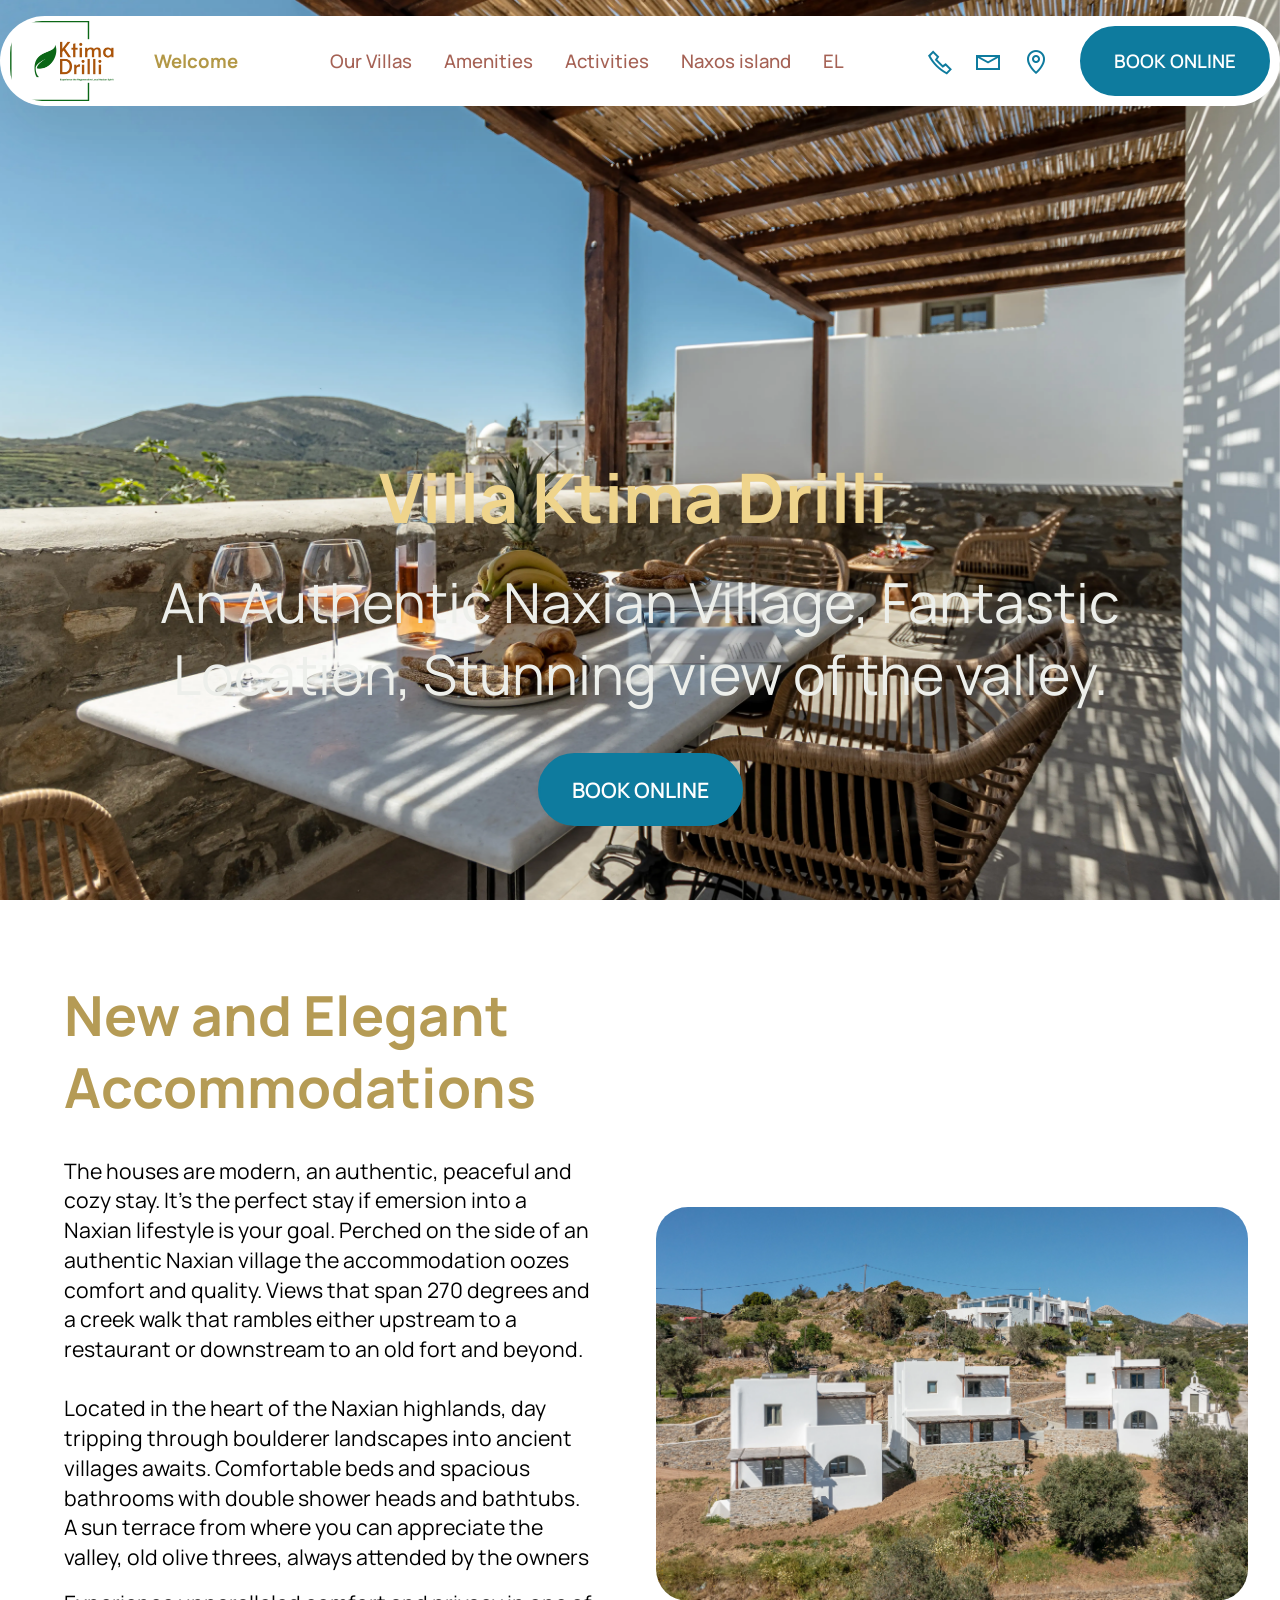
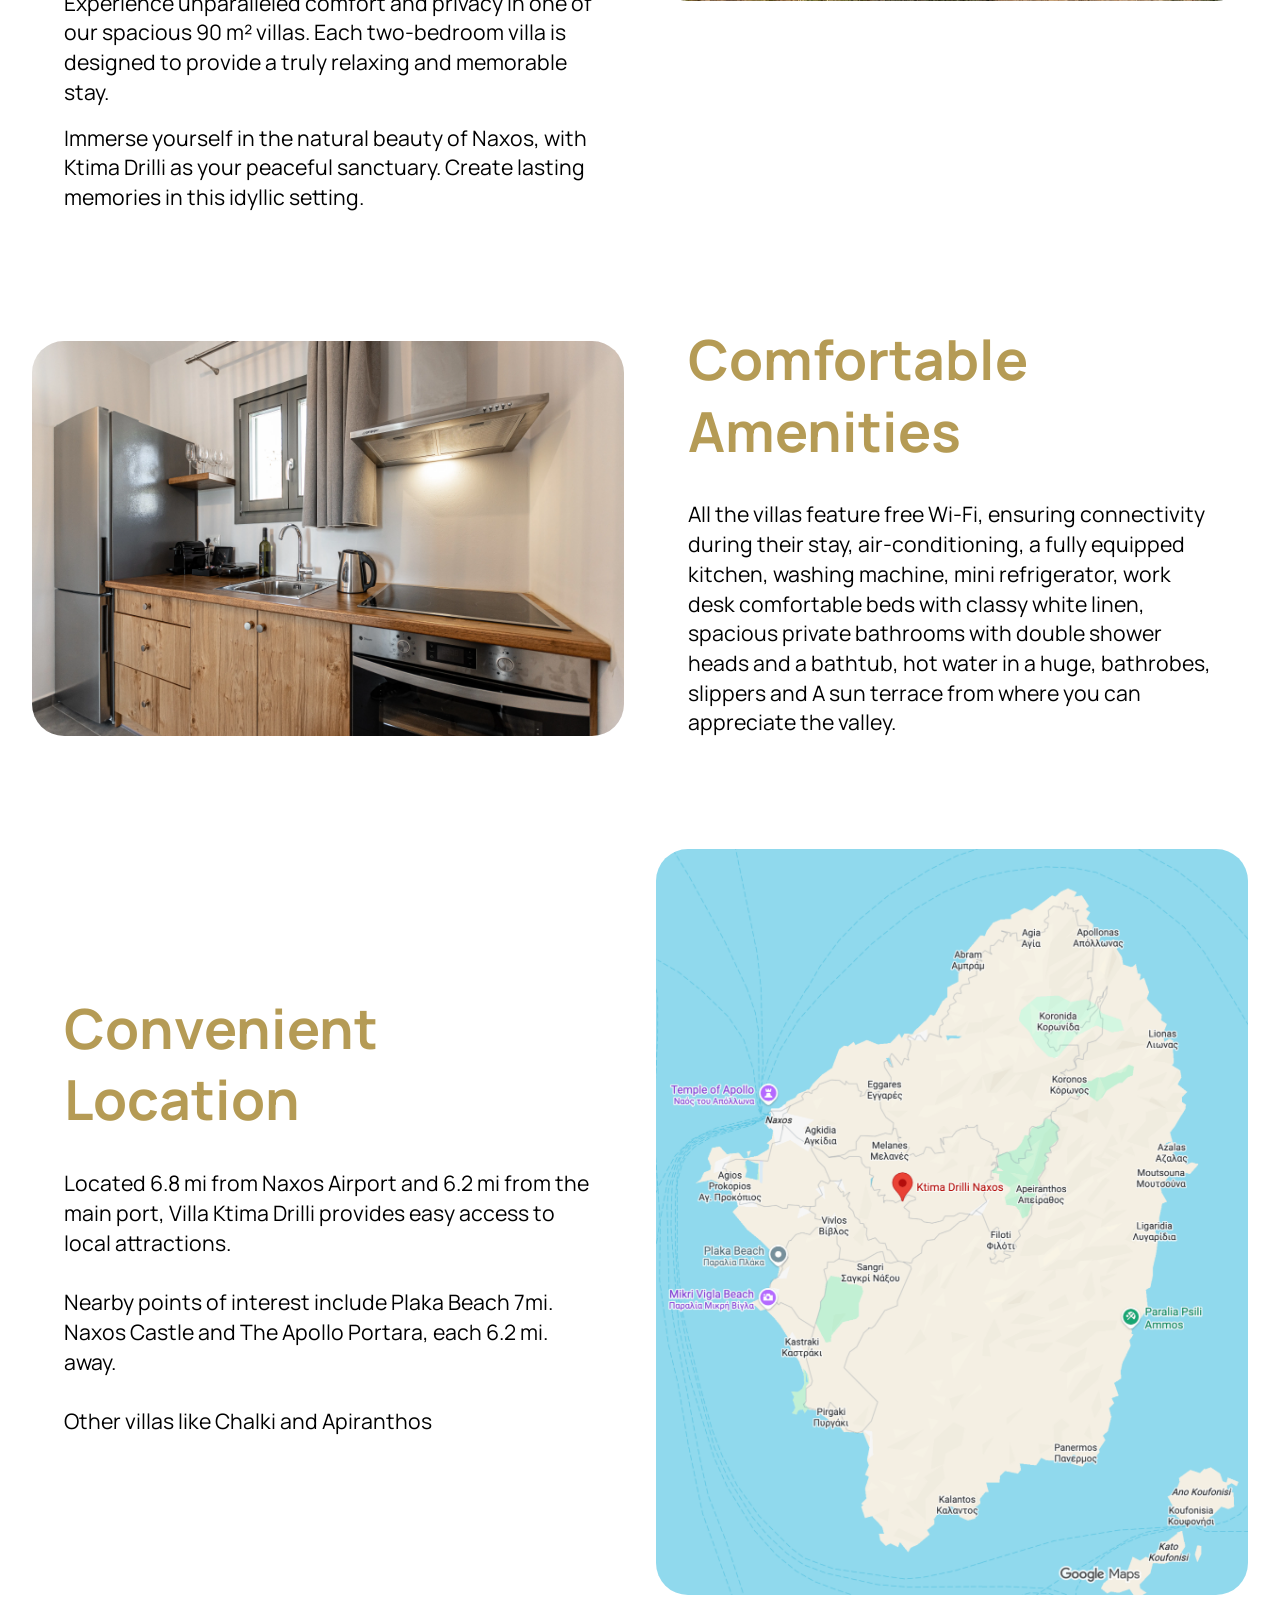
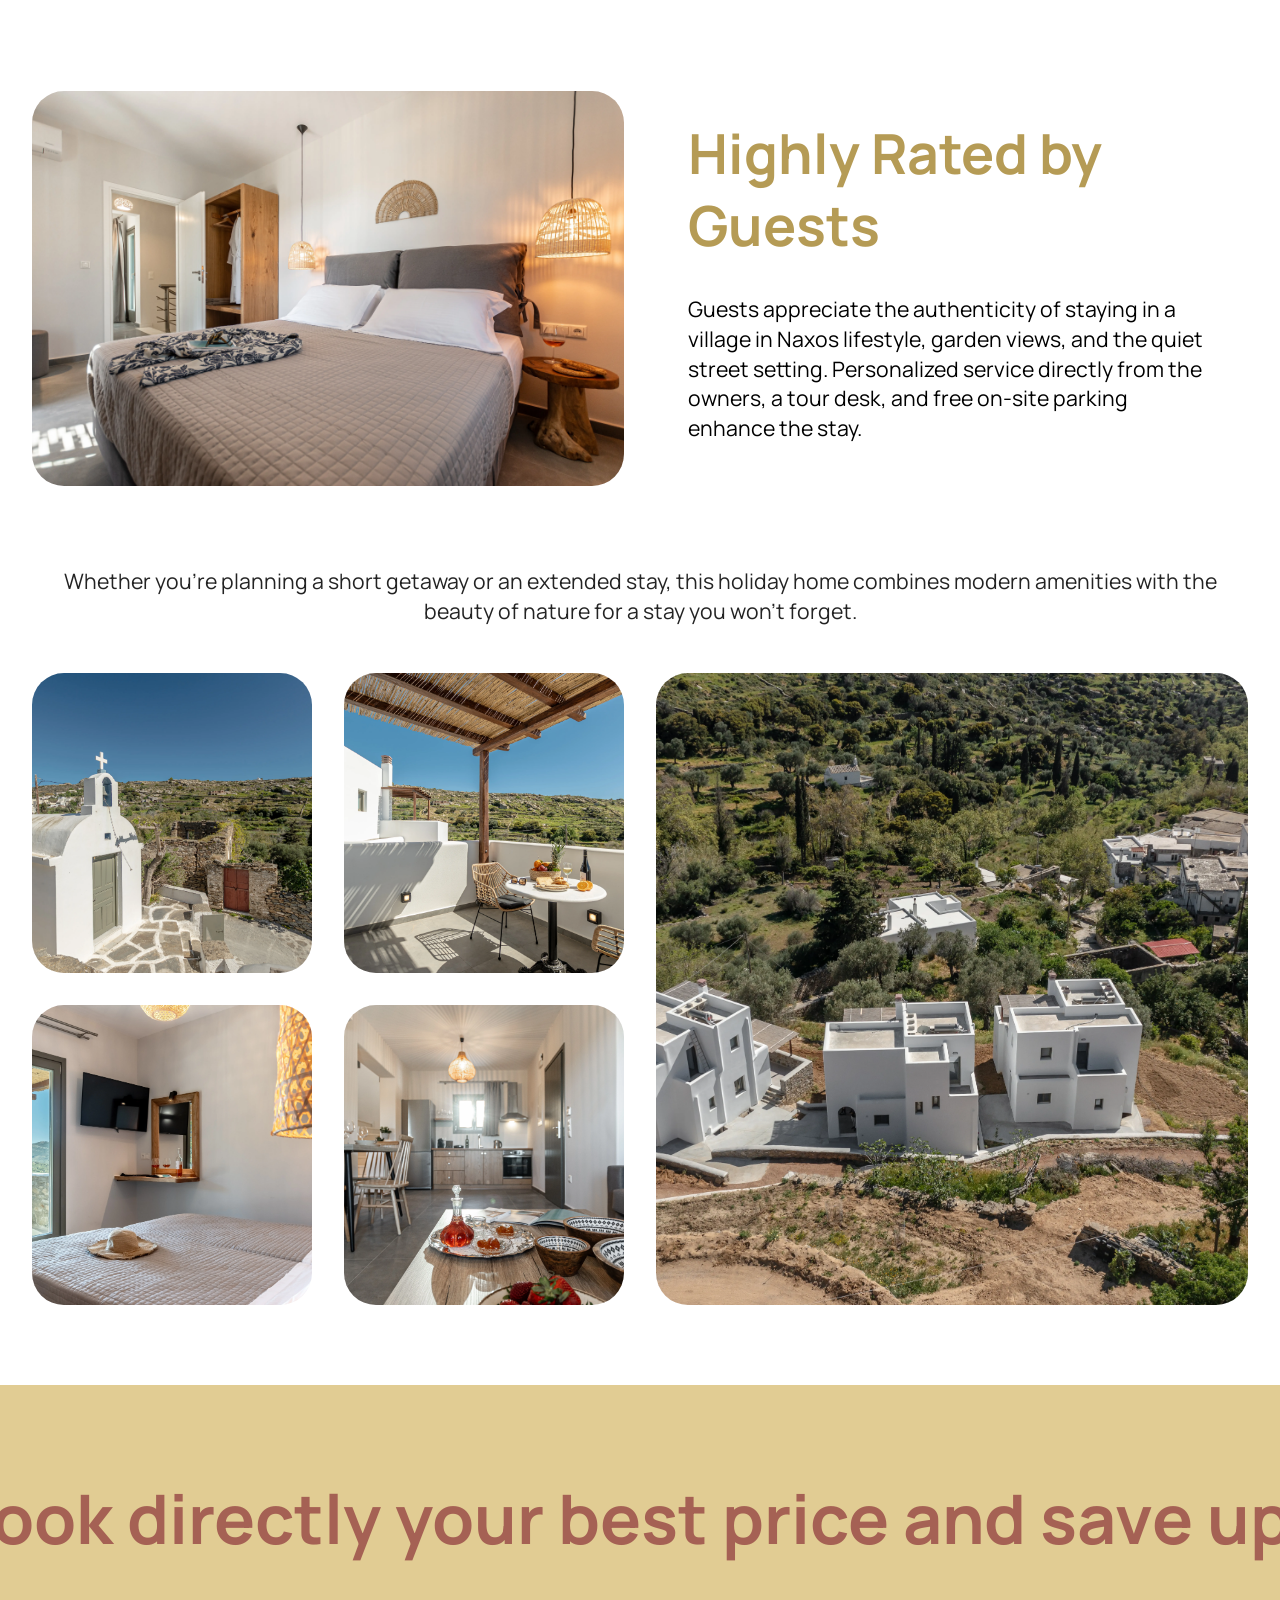
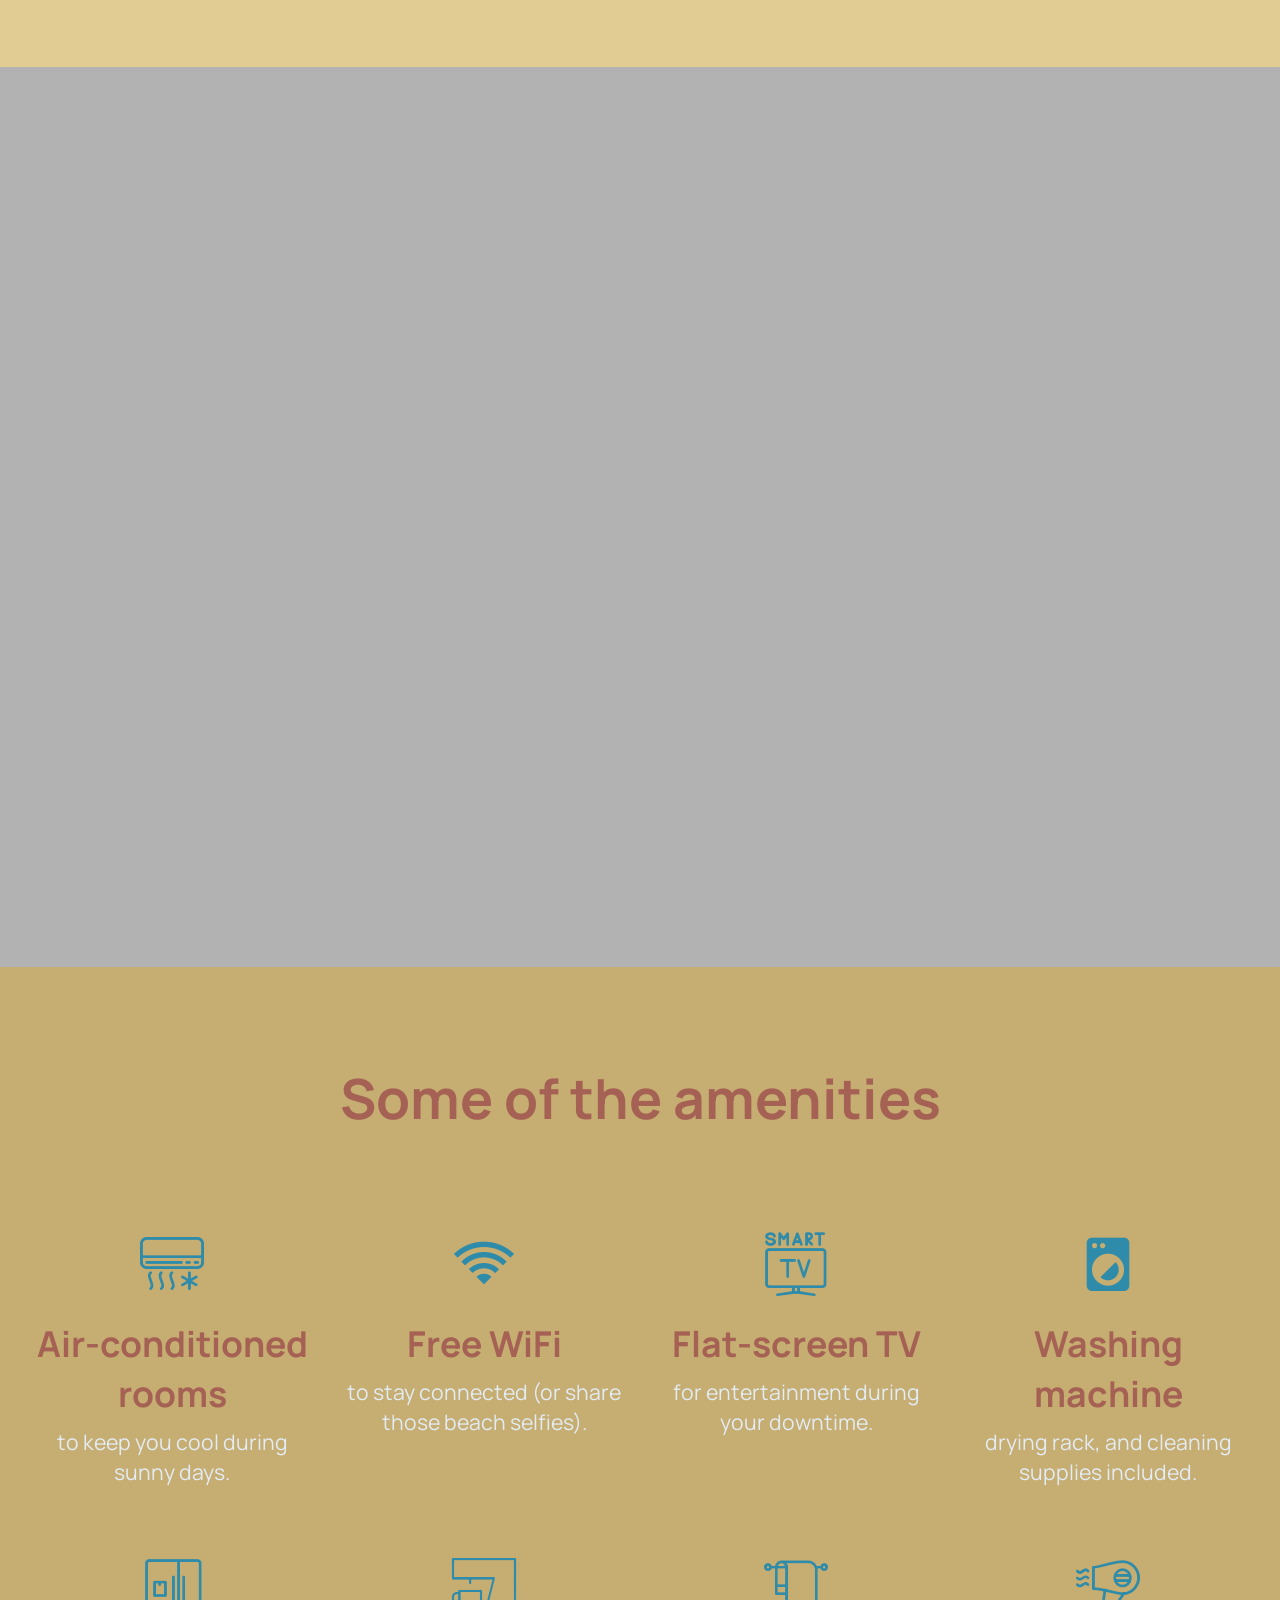
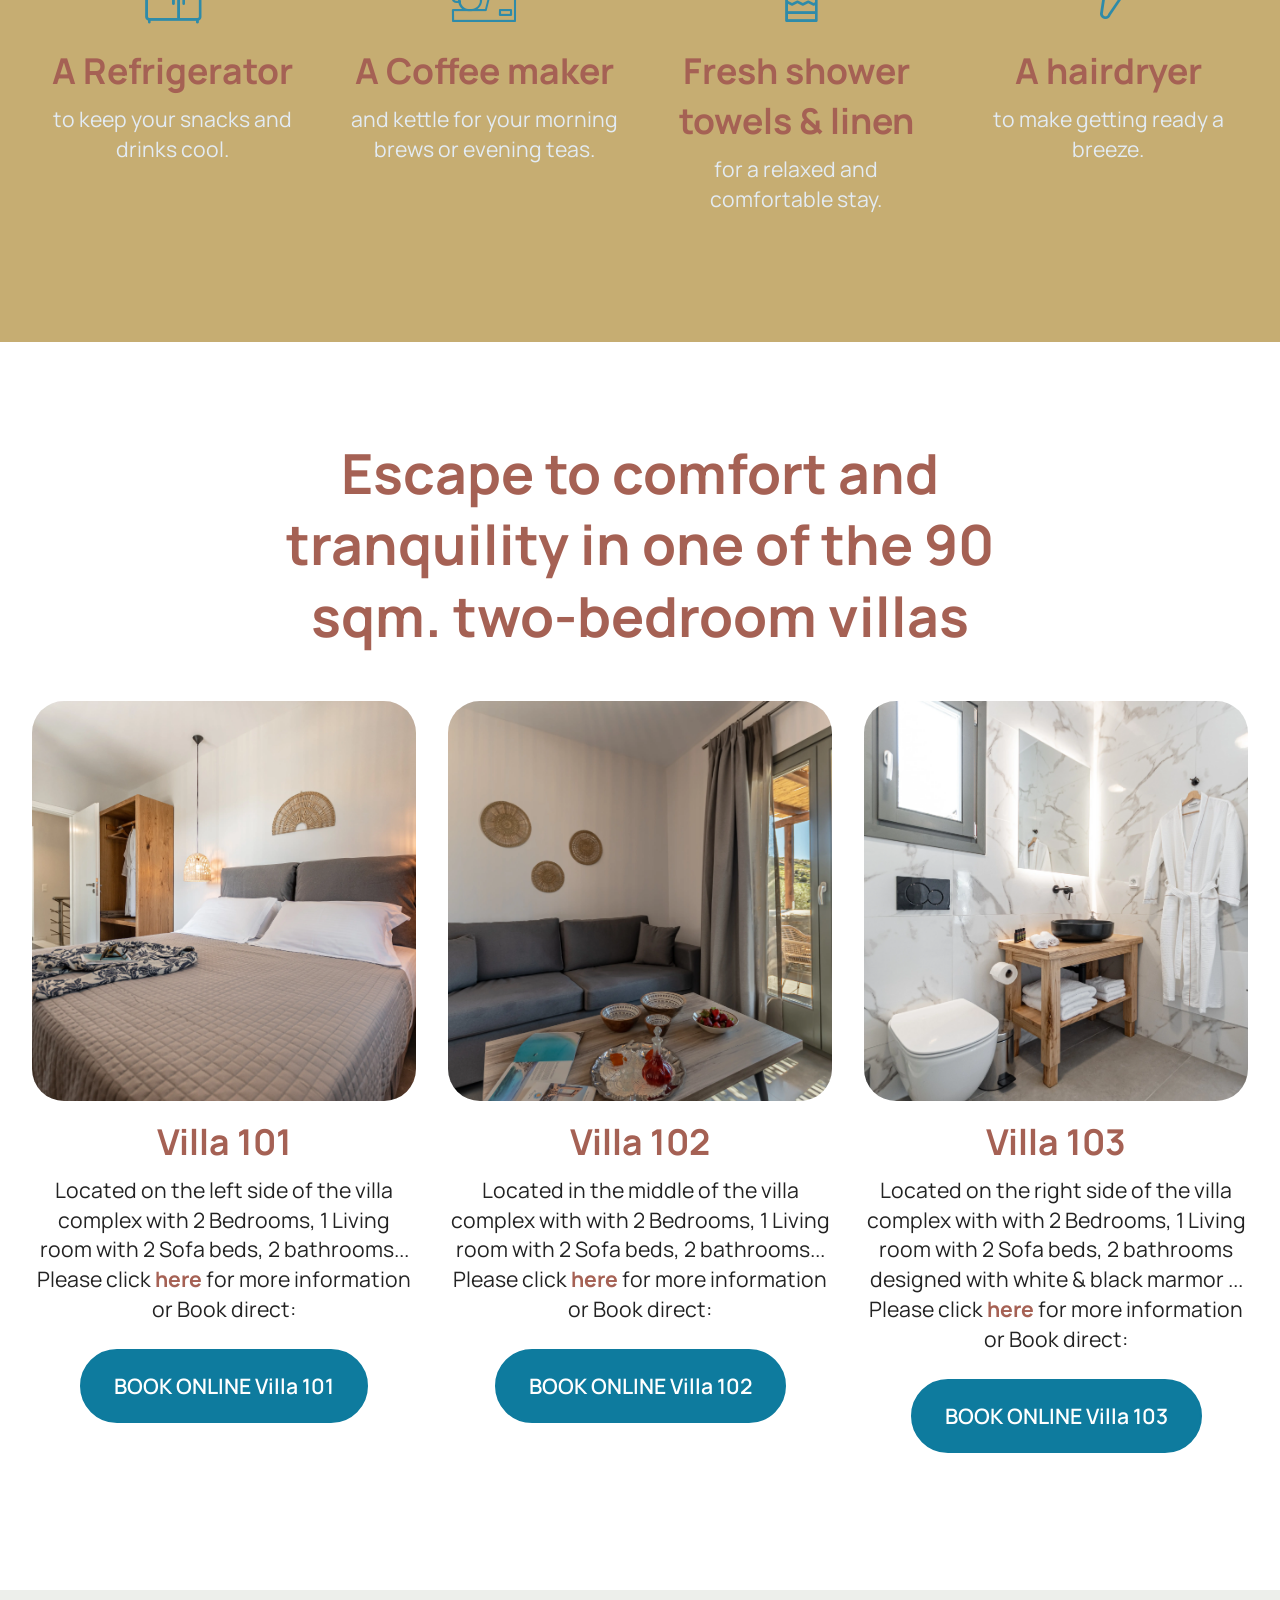
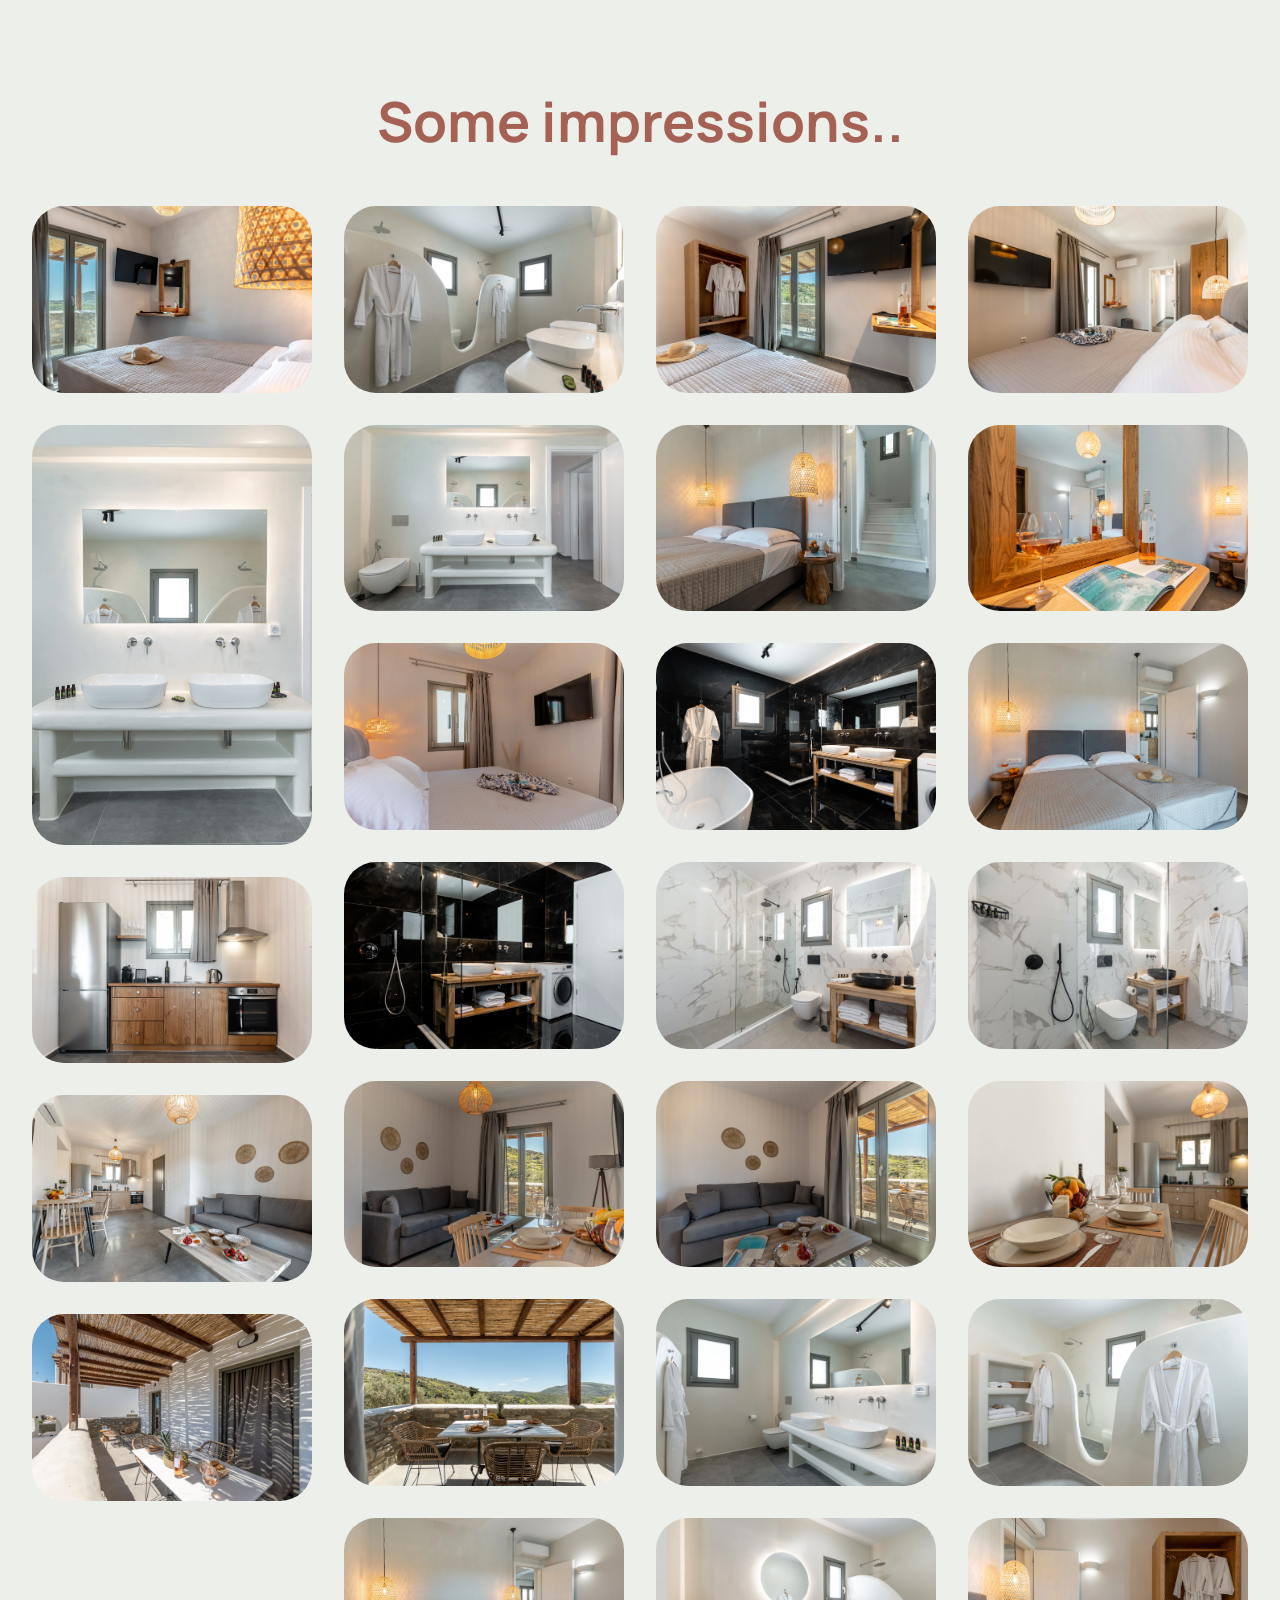
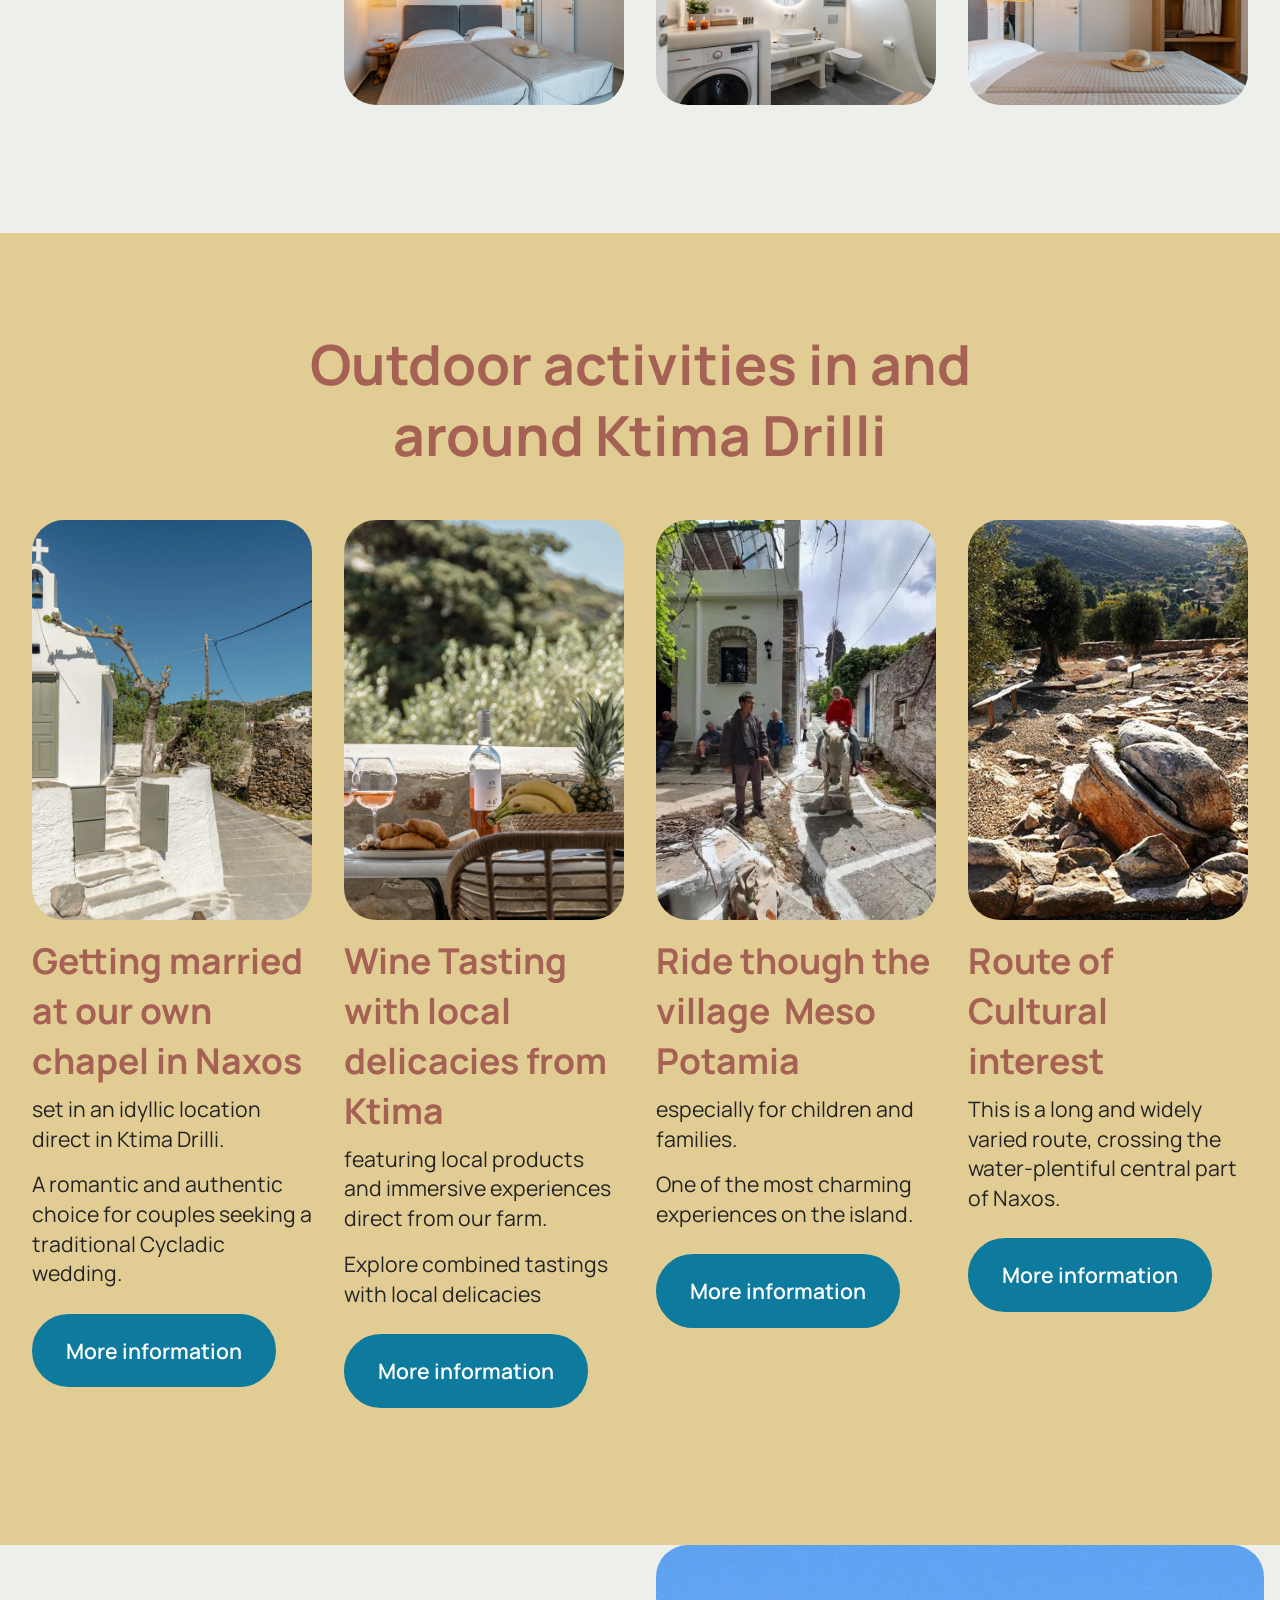
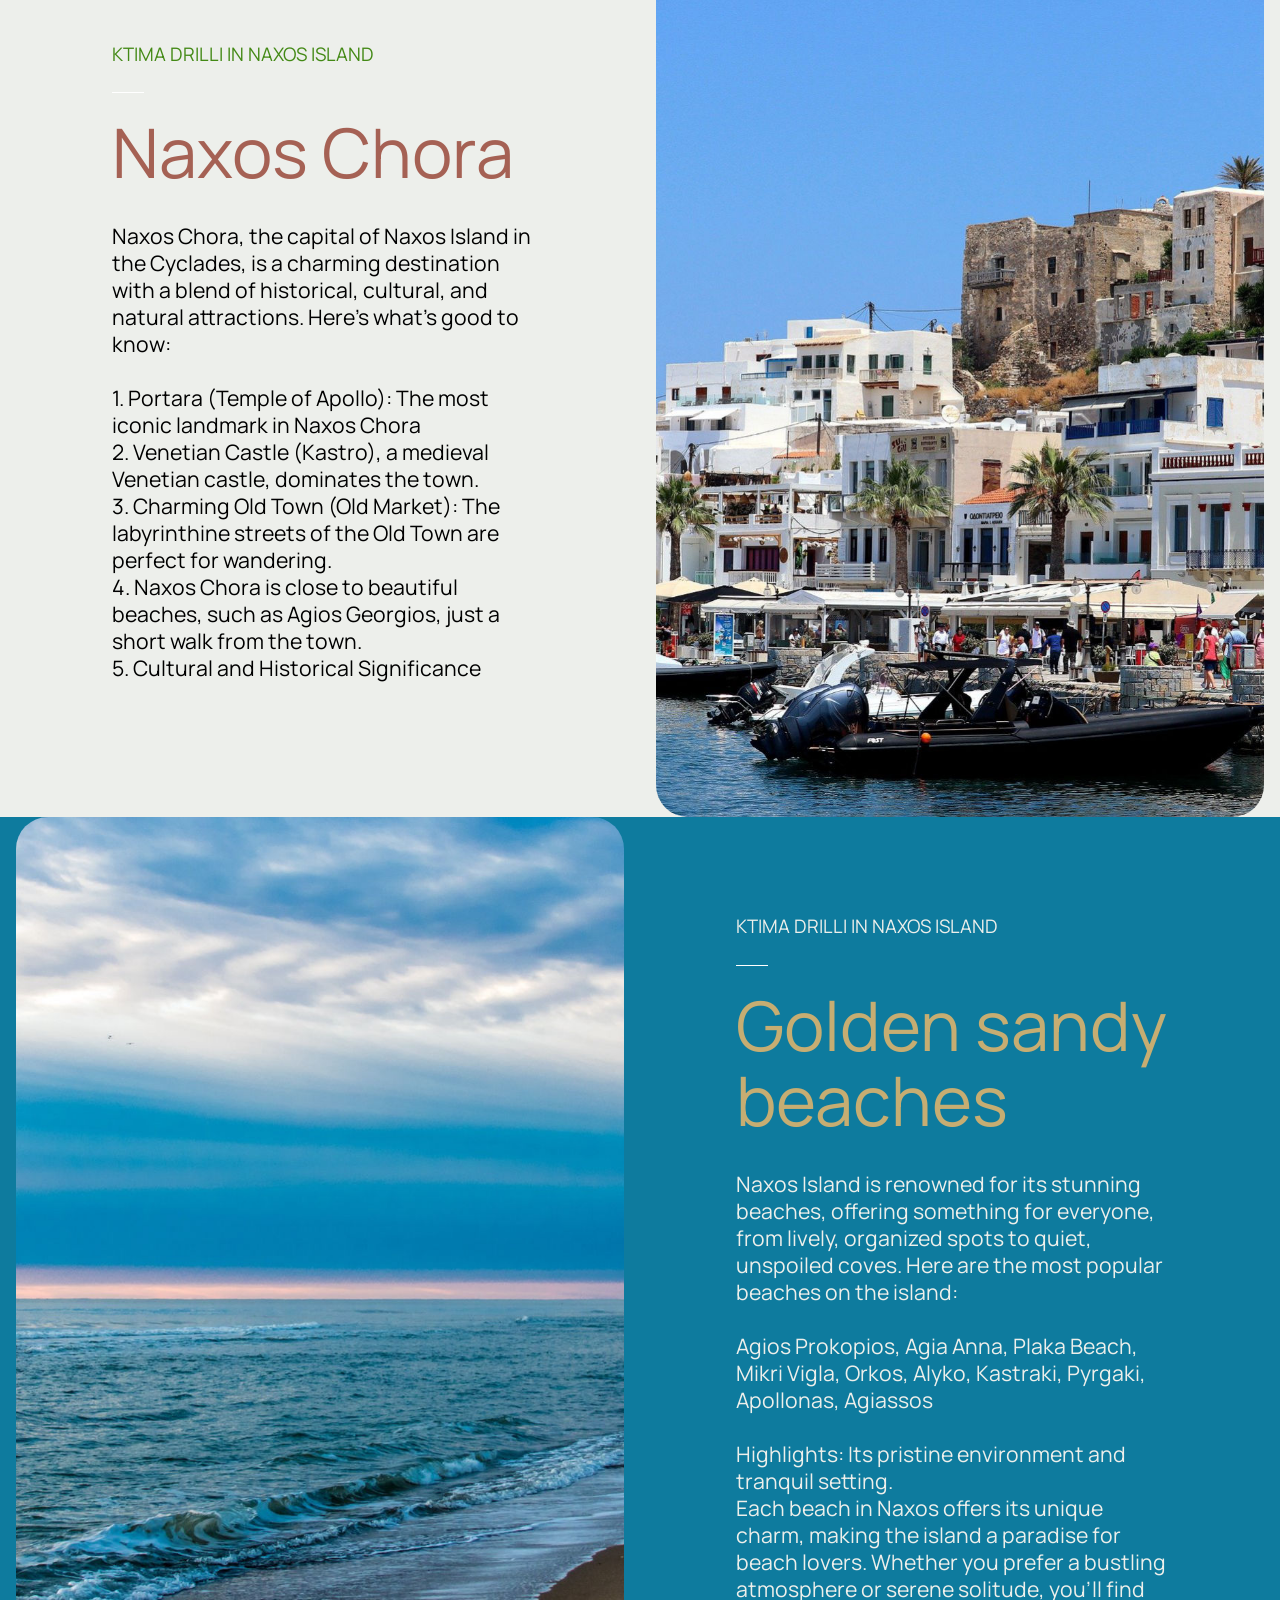
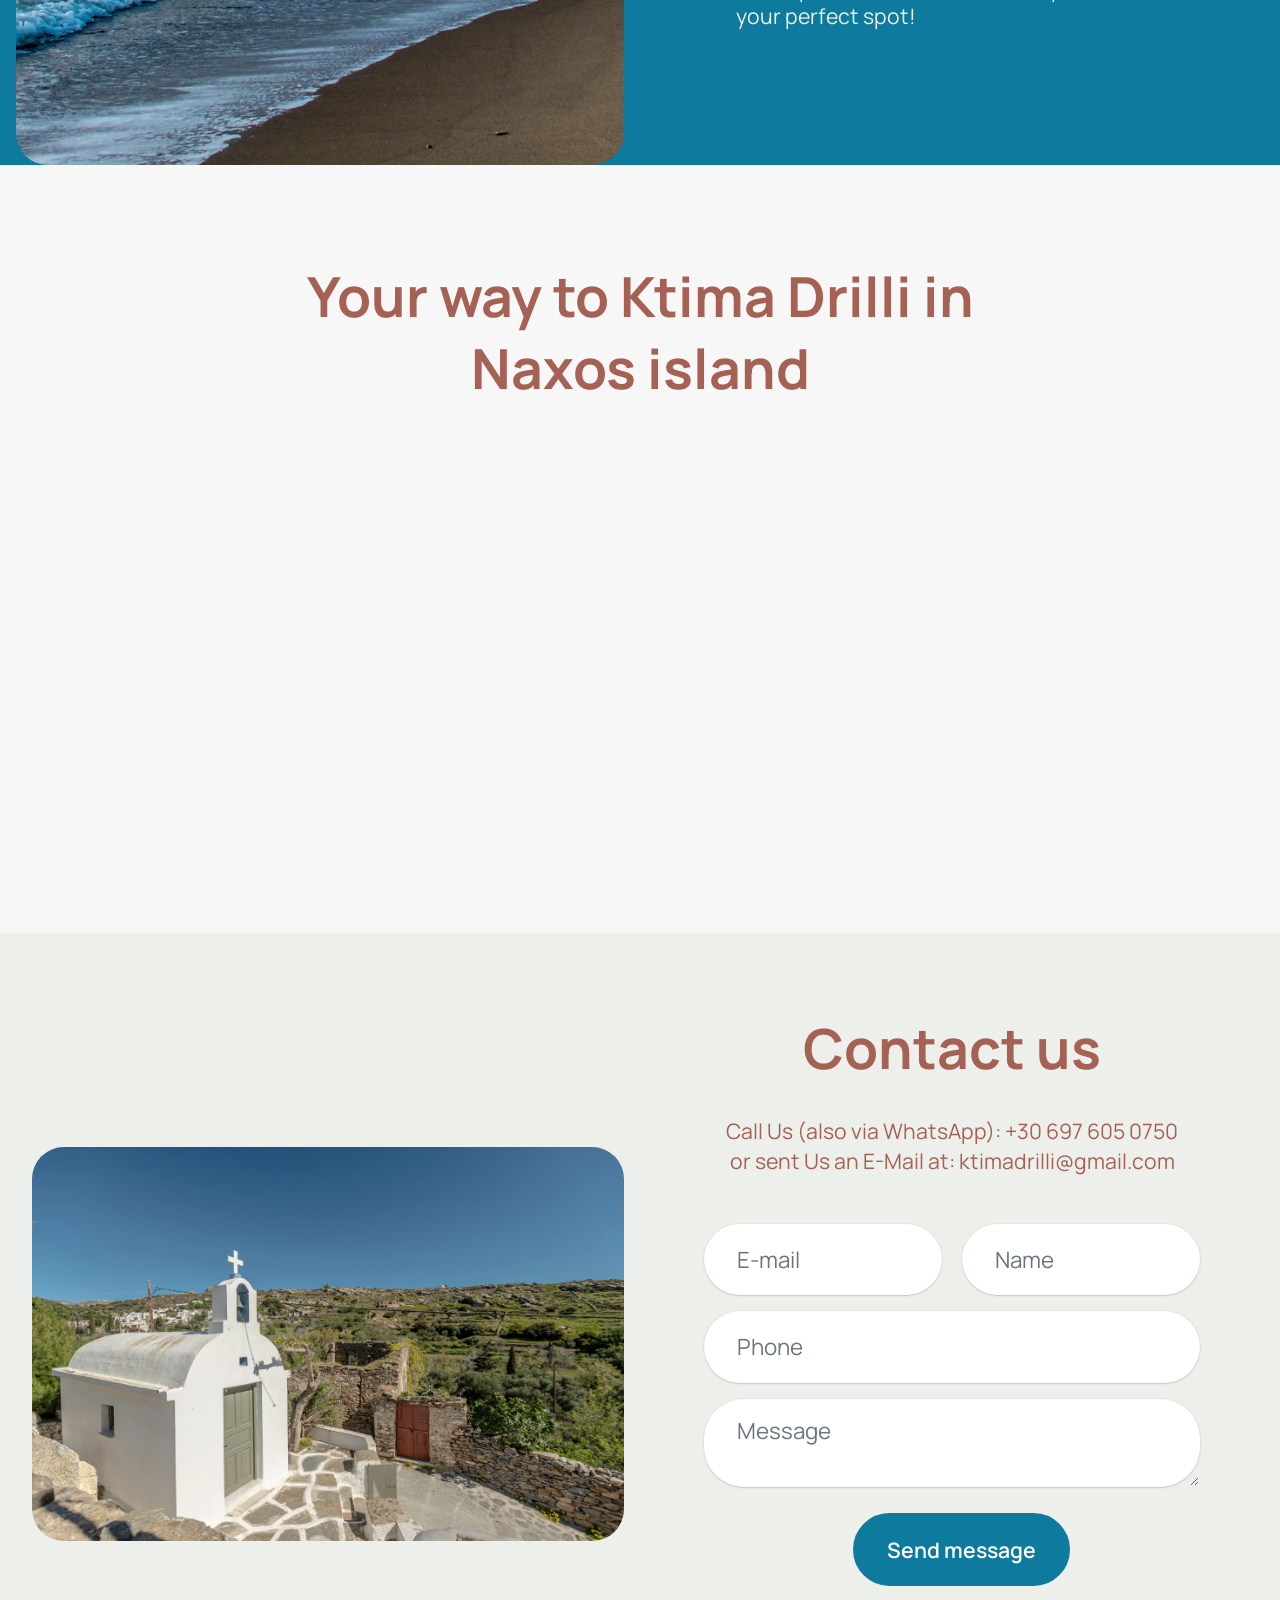
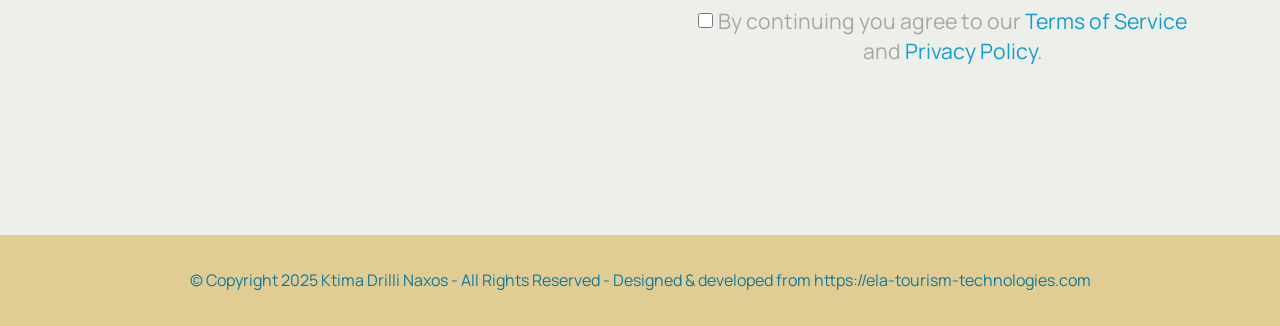
==== commit a5544990: "create github pages" ====
--- a/index.html
+++ b/index.html
@@ -25,7 +25,7 @@
   <link rel="stylesheet" href="assets/gallery/style.css">
   <link rel="preload" href="https://fonts.googleapis.com/css2?family=Manrope:wght@400;700&display=swap&display=swap" as="style" onload="this.onload=null;this.rel='stylesheet'">
   <noscript><link rel="stylesheet" href="https://fonts.googleapis.com/css2?family=Manrope:wght@400;700&display=swap&display=swap"></noscript>
-  <link rel="preload" as="style" href="assets/mobirise/css/mbr-additional.css?v=nyax0Y"><link rel="stylesheet" href="assets/mobirise/css/mbr-additional.css?v=nyax0Y" type="text/css">
+  <link rel="preload" as="style" href="assets/mobirise/css/mbr-additional.css?v=QbQ3Ui"><link rel="stylesheet" href="assets/mobirise/css/mbr-additional.css?v=QbQ3Ui" type="text/css">
 
   
   
@@ -76,7 +76,7 @@
 					</a>
 					
 				</div>
-				<div class="navbar-buttons mbr-section-btn"><a class="btn btn-danger display-4" href="https://ibe.channex.io/online-booking-ktima-drilli?lang=en" target="_blank">BOOK ONLINE</a></div>
+				<div class="navbar-buttons mbr-section-btn"><a class="btn btn-danger display-4" href="https://book.roompanda.com/ktima-drili-villas-naxos" target="_blank">BOOK ONLINE</a></div>
 			</div>
 		</div>
 	</nav>
@@ -92,7 +92,7 @@
           <strong>Villa Ktima Drilli&nbsp;</strong></h1>
         <h2 class="mbr-section-subtitle mbr-fonts-style mbr-white mb-4 display-2">An Authentic Naxian Village, Fantastic Location, Stunning view of the valley.</h2>
         
-        <div class="mbr-section-btn"><a class="btn btn-danger display-7" href="https://ibe.channex.io/online-booking-ktima-drilli?lang=en" target="_blank">BOOK ONLINE</a></div>
+        <div class="mbr-section-btn"><a class="btn btn-danger display-7" href="https://book.roompanda.com/ktima-drili-villas-naxos" target="_blank">BOOK ONLINE</a></div>
       </div>
     </div>
   </div>
@@ -440,7 +440,7 @@
 						<h5 class="item-title mbr-fonts-style mt-0 mb-2 display-5">
 							<a href="page1.html#slider3-r" class="text-secondary"><strong>Villa 101</strong></a></h5>
 						<p class="mbr-text mbr-fonts-style mb-3 display-7">Located on the left side of the villa complex with 2 Bedrooms, 1 Living room with&nbsp;2 Sofa beds, 2 bathrooms...<br>Please click <a href="page1.html#slider3-r" class="text-secondary"><strong>here</strong></a> for more information or Book direct:</p>
-						<div class="mbr-section-btn item-footer"><a href="https://ibe.channex.io/online-booking-ktima-drilli-villa-101?lang=en" class="btn item-btn btn-danger display-7" target="_blank">BOOK ONLINE Villa 101</a></div>
+						<div class="mbr-section-btn item-footer"><a class="btn item-btn btn-danger display-7">BOOK ONLINE Villa 101</a></div>
 					</div>
 				</div>
 			</div>
@@ -455,7 +455,7 @@
 						<p class="mbr-text mbr-fonts-style mb-3 display-7">
 						Located in the middle of the villa complex with&nbsp;with 2 Bedrooms, 1 Living room with 2 Sofa beds, 2 bathrooms...<br>Please click <a href="page2.html#slider3-x" class="text-secondary"><strong>here</strong></a> for more information or Book direct:<br>
 						</p>
-						<div class="mbr-section-btn item-footer"><a href="https://ibe.channex.io/online-booking-ktima-drilli-villa-102?lang=en" class="btn item-btn btn-danger display-7" target="_blank">BOOK ONLINE Villa 102</a></div>
+						<div class="mbr-section-btn item-footer"><a class="btn item-btn btn-danger display-7">BOOK ONLINE Villa 102</a></div>
 					</div>
 				</div>
 			</div>
@@ -470,7 +470,7 @@
 						<p class="mbr-text mbr-fonts-style mb-3 display-7">
 						Located on the right side of the villa complex with with 2 Bedrooms, 1 Living room with 2 Sofa beds, 2 bathrooms designed with white &amp; black marmor ...<br>Please click <a href="page3.html#slider3-15" class="text-secondary"><strong>here</strong></a> for more information or Book direct:<br>
 						</p>
-						<div class="mbr-section-btn item-footer"><a href="https://ibe.channex.io/online-booking-ktima-drilli-villa-103?lang=en" class="btn item-btn btn-danger display-7" target="_blank">BOOK ONLINE Villa 103</a></div>
+						<div class="mbr-section-btn item-footer"><a class="btn item-btn btn-danger display-7">BOOK ONLINE Villa 103</a></div>
 					</div>
 				</div>
 			</div>
@@ -493,8 +493,8 @@
         </div>
         <div class="row mbr-gallery mbr-masonry" data-masonry="{&quot;percentPosition&quot;: true }">
             <div class="col-12 col-md-6 col-lg-3 item gallery-image">
-                <div class="item-wrapper" data-toggle="modal" data-bs-toggle="modal" data-target="#vnPD847IXE-modal" data-bs-target="#vnPD847IXE-modal">
-                    <img class="w-100" src="assets/images/ktima-drilli-61.webp" alt="" data-slide-to="0" data-bs-slide-to="0" data-target="#lb-vnPD847IXE" data-bs-target="#lb-vnPD847IXE">
+                <div class="item-wrapper" data-toggle="modal" data-bs-toggle="modal" data-target="#vpLtajNKtj-modal" data-bs-target="#vpLtajNKtj-modal">
+                    <img class="w-100" src="assets/images/ktima-drilli-61.webp" alt="" data-slide-to="0" data-bs-slide-to="0" data-target="#lb-vpLtajNKtj" data-bs-target="#lb-vpLtajNKtj">
                     <div class="icon-wrapper">
                         <span class="mobi-mbri mobi-mbri-search mbr-iconfont mbr-iconfont-btn"></span>
                     </div>
@@ -502,8 +502,8 @@
                 
             </div>
             <div class="col-12 col-md-6 col-lg-3 item gallery-image">
-                <div class="item-wrapper" data-toggle="modal" data-bs-toggle="modal" data-target="#vnPD847IXE-modal" data-bs-target="#vnPD847IXE-modal">
-                    <img class="w-100" src="assets/images/ktima-drilli-116.webp" alt="" data-slide-to="1" data-bs-slide-to="1" data-target="#lb-vnPD847IXE" data-bs-target="#lb-vnPD847IXE">
+                <div class="item-wrapper" data-toggle="modal" data-bs-toggle="modal" data-target="#vpLtajNKtj-modal" data-bs-target="#vpLtajNKtj-modal">
+                    <img class="w-100" src="assets/images/ktima-drilli-116.webp" alt="" data-slide-to="1" data-bs-slide-to="1" data-target="#lb-vpLtajNKtj" data-bs-target="#lb-vpLtajNKtj">
                     <div class="icon-wrapper">
                         <span class="mobi-mbri mobi-mbri-search mbr-iconfont mbr-iconfont-btn"></span>
                     </div>
@@ -511,8 +511,8 @@
                 
             </div>
             <div class="col-12 col-md-6 col-lg-3 item gallery-image">
-                <div class="item-wrapper" data-toggle="modal" data-bs-toggle="modal" data-target="#vnPD847IXE-modal" data-bs-target="#vnPD847IXE-modal">
-                    <img class="w-100" src="assets/images/ktima-drilli-62.webp" alt="" data-slide-to="2" data-bs-slide-to="2" data-target="#lb-vnPD847IXE" data-bs-target="#lb-vnPD847IXE">
+                <div class="item-wrapper" data-toggle="modal" data-bs-toggle="modal" data-target="#vpLtajNKtj-modal" data-bs-target="#vpLtajNKtj-modal">
+                    <img class="w-100" src="assets/images/ktima-drilli-62.webp" alt="" data-slide-to="2" data-bs-slide-to="2" data-target="#lb-vpLtajNKtj" data-bs-target="#lb-vpLtajNKtj">
                     <div class="icon-wrapper">
                         <span class="mobi-mbri mobi-mbri-search mbr-iconfont mbr-iconfont-btn"></span>
                     </div>
@@ -520,8 +520,8 @@
                 
             </div>
             <div class="col-12 col-md-6 col-lg-3 item gallery-image">
-                <div class="item-wrapper" data-toggle="modal" data-bs-toggle="modal" data-target="#vnPD847IXE-modal" data-bs-target="#vnPD847IXE-modal">
-                    <img class="w-100" src="assets/images/ktima-drilli-101.webp" alt="" data-slide-to="3" data-bs-slide-to="3" data-target="#lb-vnPD847IXE" data-bs-target="#lb-vnPD847IXE">
+                <div class="item-wrapper" data-toggle="modal" data-bs-toggle="modal" data-target="#vpLtajNKtj-modal" data-bs-target="#vpLtajNKtj-modal">
+                    <img class="w-100" src="assets/images/ktima-drilli-101.webp" alt="" data-slide-to="3" data-bs-slide-to="3" data-target="#lb-vpLtajNKtj" data-bs-target="#lb-vpLtajNKtj">
                     <div class="icon-wrapper">
                         <span class="mobi-mbri mobi-mbri-search mbr-iconfont mbr-iconfont-btn"></span>
                     </div>
@@ -529,8 +529,8 @@
                 
             </div>
             <div class="col-12 col-md-6 col-lg-3 item gallery-image">
-                <div class="item-wrapper" data-toggle="modal" data-bs-toggle="modal" data-target="#vnPD847IXE-modal" data-bs-target="#vnPD847IXE-modal">
-                    <img class="w-100" src="assets/images/ktima-drilli-120.webp" alt="" data-slide-to="4" data-bs-slide-to="4" data-target="#lb-vnPD847IXE" data-bs-target="#lb-vnPD847IXE">
+                <div class="item-wrapper" data-toggle="modal" data-bs-toggle="modal" data-target="#vpLtajNKtj-modal" data-bs-target="#vpLtajNKtj-modal">
+                    <img class="w-100" src="assets/images/ktima-drilli-120.webp" alt="" data-slide-to="4" data-bs-slide-to="4" data-target="#lb-vpLtajNKtj" data-bs-target="#lb-vpLtajNKtj">
                     <div class="icon-wrapper">
                         <span class="mobi-mbri mobi-mbri-search mbr-iconfont mbr-iconfont-btn"></span>
                     </div>
@@ -538,8 +538,8 @@
                 
             </div>
             <div class="col-12 col-md-6 col-lg-3 item gallery-image">
-                <div class="item-wrapper" data-toggle="modal" data-bs-toggle="modal" data-target="#vnPD847IXE-modal" data-bs-target="#vnPD847IXE-modal">
-                    <img class="w-100" src="assets/images/ktima-drilli-119.webp" alt="" data-slide-to="5" data-bs-slide-to="5" data-target="#lb-vnPD847IXE" data-bs-target="#lb-vnPD847IXE">
+                <div class="item-wrapper" data-toggle="modal" data-bs-toggle="modal" data-target="#vpLtajNKtj-modal" data-bs-target="#vpLtajNKtj-modal">
+                    <img class="w-100" src="assets/images/ktima-drilli-119.webp" alt="" data-slide-to="5" data-bs-slide-to="5" data-target="#lb-vpLtajNKtj" data-bs-target="#lb-vpLtajNKtj">
                     <div class="icon-wrapper">
                         <span class="mobi-mbri mobi-mbri-search mbr-iconfont mbr-iconfont-btn"></span>
                     </div>
@@ -547,173 +547,173 @@
                 
             </div>
             <div class="col-12 col-md-6 col-lg-3 item gallery-image">
-                <div class="item-wrapper" data-toggle="modal" data-bs-toggle="modal" data-target="#vnPD847IXE-modal" data-bs-target="#vnPD847IXE-modal">
-                    <img class="w-100" src="assets/images/ktima-drilli-66.webp" alt="" data-slide-to="6" data-bs-slide-to="6" data-target="#lb-vnPD847IXE" data-bs-target="#lb-vnPD847IXE">
-                    <div class="icon-wrapper">
-                        <span class="mobi-mbri mobi-mbri-search mbr-iconfont mbr-iconfont-btn"></span>
-                    </div>
-                </div>
-                
-            </div><div class="col-12 col-md-6 col-lg-3 item gallery-image">
-                <div class="item-wrapper" data-toggle="modal" data-bs-toggle="modal" data-target="#vnPD847IXE-modal" data-bs-target="#vnPD847IXE-modal">
-                    <img class="w-100" src="assets/images/ktima-drilli-69.webp" alt="" data-slide-to="7" data-bs-slide-to="7" data-target="#lb-vnPD847IXE" data-bs-target="#lb-vnPD847IXE">
-                    <div class="icon-wrapper">
-                        <span class="mobi-mbri mobi-mbri-search mbr-iconfont mbr-iconfont-btn"></span>
-                    </div>
-                </div>
-                
-            </div><div class="col-12 col-md-6 col-lg-3 item gallery-image">
-                <div class="item-wrapper" data-toggle="modal" data-bs-toggle="modal" data-target="#vnPD847IXE-modal" data-bs-target="#vnPD847IXE-modal">
-                    <img class="w-100" src="assets/images/ktima-drilli-68.webp" alt="" data-slide-to="8" data-bs-slide-to="8" data-target="#lb-vnPD847IXE" data-bs-target="#lb-vnPD847IXE">
-                    <div class="icon-wrapper">
-                        <span class="mobi-mbri mobi-mbri-search mbr-iconfont mbr-iconfont-btn"></span>
-                    </div>
-                </div>
-                
-            </div><div class="col-12 col-md-6 col-lg-3 item gallery-image">
-                <div class="item-wrapper" data-toggle="modal" data-bs-toggle="modal" data-target="#vnPD847IXE-modal" data-bs-target="#vnPD847IXE-modal">
-                    <img class="w-100" src="assets/images/ktima-drilli-85.webp" alt="" data-slide-to="9" data-bs-slide-to="9" data-target="#lb-vnPD847IXE" data-bs-target="#lb-vnPD847IXE">
-                    <div class="icon-wrapper">
-                        <span class="mobi-mbri mobi-mbri-search mbr-iconfont mbr-iconfont-btn"></span>
-                    </div>
-                </div>
-                
-            </div><div class="col-12 col-md-6 col-lg-3 item gallery-image">
-                <div class="item-wrapper" data-toggle="modal" data-bs-toggle="modal" data-target="#vnPD847IXE-modal" data-bs-target="#vnPD847IXE-modal">
-                    <img class="w-100" src="assets/images/ktima-drilli-136.webp" alt="" data-slide-to="10" data-bs-slide-to="10" data-target="#lb-vnPD847IXE" data-bs-target="#lb-vnPD847IXE">
-                    <div class="icon-wrapper">
-                        <span class="mobi-mbri mobi-mbri-search mbr-iconfont mbr-iconfont-btn"></span>
-                    </div>
-                </div>
-                
-            </div><div class="col-12 col-md-6 col-lg-3 item gallery-image">
-                <div class="item-wrapper" data-toggle="modal" data-bs-toggle="modal" data-target="#vnPD847IXE-modal" data-bs-target="#vnPD847IXE-modal">
-                    <img class="w-100" src="assets/images/ktima-drilli-141.webp" alt="" data-slide-to="11" data-bs-slide-to="11" data-target="#lb-vnPD847IXE" data-bs-target="#lb-vnPD847IXE">
-                    <div class="icon-wrapper">
-                        <span class="mobi-mbri mobi-mbri-search mbr-iconfont mbr-iconfont-btn"></span>
-                    </div>
-                </div>
-                
-            </div><div class="col-12 col-md-6 col-lg-3 item gallery-image">
-                <div class="item-wrapper" data-toggle="modal" data-bs-toggle="modal" data-target="#vnPD847IXE-modal" data-bs-target="#vnPD847IXE-modal">
-                    <img class="w-100" src="assets/images/ktima-drilli-131.webp" alt="" data-slide-to="12" data-bs-slide-to="12" data-target="#lb-vnPD847IXE" data-bs-target="#lb-vnPD847IXE">
-                    <div class="icon-wrapper">
-                        <span class="mobi-mbri mobi-mbri-search mbr-iconfont mbr-iconfont-btn"></span>
-                    </div>
-                </div>
-                
-            </div><div class="col-12 col-md-6 col-lg-3 item gallery-image">
-                <div class="item-wrapper" data-toggle="modal" data-bs-toggle="modal" data-target="#vnPD847IXE-modal" data-bs-target="#vnPD847IXE-modal">
-                    <img class="w-100" src="assets/images/ktima-drilli-128.webp" alt="" data-slide-to="13" data-bs-slide-to="13" data-target="#lb-vnPD847IXE" data-bs-target="#lb-vnPD847IXE">
-                    <div class="icon-wrapper">
-                        <span class="mobi-mbri mobi-mbri-search mbr-iconfont mbr-iconfont-btn"></span>
-                    </div>
-                </div>
-                
-            </div><div class="col-12 col-md-6 col-lg-3 item gallery-image">
-                <div class="item-wrapper" data-toggle="modal" data-bs-toggle="modal" data-target="#vnPD847IXE-modal" data-bs-target="#vnPD847IXE-modal">
-                    <img class="w-100" src="assets/images/ktima-drilli-22.webp" alt="" data-slide-to="14" data-bs-slide-to="14" data-target="#lb-vnPD847IXE" data-bs-target="#lb-vnPD847IXE">
-                    <div class="icon-wrapper">
-                        <span class="mobi-mbri mobi-mbri-search mbr-iconfont mbr-iconfont-btn"></span>
-                    </div>
-                </div>
-                
-            </div><div class="col-12 col-md-6 col-lg-3 item gallery-image">
-                <div class="item-wrapper" data-toggle="modal" data-bs-toggle="modal" data-target="#vnPD847IXE-modal" data-bs-target="#vnPD847IXE-modal">
-                    <img class="w-100" src="assets/images/ktima-drilli-17.webp" alt="" data-slide-to="15" data-bs-slide-to="15" data-target="#lb-vnPD847IXE" data-bs-target="#lb-vnPD847IXE">
-                    <div class="icon-wrapper">
-                        <span class="mobi-mbri mobi-mbri-search mbr-iconfont mbr-iconfont-btn"></span>
-                    </div>
-                </div>
-                
-            </div><div class="col-12 col-md-6 col-lg-3 item gallery-image">
-                <div class="item-wrapper" data-toggle="modal" data-bs-toggle="modal" data-target="#vnPD847IXE-modal" data-bs-target="#vnPD847IXE-modal">
-                    <img class="w-100" src="assets/images/ktima-drilli-20.webp" alt="" data-slide-to="16" data-bs-slide-to="16" data-target="#lb-vnPD847IXE" data-bs-target="#lb-vnPD847IXE">
-                    <div class="icon-wrapper">
-                        <span class="mobi-mbri mobi-mbri-search mbr-iconfont mbr-iconfont-btn"></span>
-                    </div>
-                </div>
-                
-            </div><div class="col-12 col-md-6 col-lg-3 item gallery-image">
-                <div class="item-wrapper" data-toggle="modal" data-bs-toggle="modal" data-target="#vnPD847IXE-modal" data-bs-target="#vnPD847IXE-modal">
-                    <img class="w-100" src="assets/images/ktima-drilli-16.webp" alt="" data-slide-to="17" data-bs-slide-to="17" data-target="#lb-vnPD847IXE" data-bs-target="#lb-vnPD847IXE">
-                    <div class="icon-wrapper">
-                        <span class="mobi-mbri mobi-mbri-search mbr-iconfont mbr-iconfont-btn"></span>
-                    </div>
-                </div>
-                
-            </div><div class="col-12 col-md-6 col-lg-3 item gallery-image">
-                <div class="item-wrapper" data-toggle="modal" data-bs-toggle="modal" data-target="#vnPD847IXE-modal" data-bs-target="#vnPD847IXE-modal">
-                    <img class="w-100" src="assets/images/ktima-drilli-31.webp" alt="" data-slide-to="18" data-bs-slide-to="18" data-target="#lb-vnPD847IXE" data-bs-target="#lb-vnPD847IXE">
-                    <div class="icon-wrapper">
-                        <span class="mobi-mbri mobi-mbri-search mbr-iconfont mbr-iconfont-btn"></span>
-                    </div>
-                </div>
-                
-            </div><div class="col-12 col-md-6 col-lg-3 item gallery-image">
-                <div class="item-wrapper" data-toggle="modal" data-bs-toggle="modal" data-target="#vnPD847IXE-modal" data-bs-target="#vnPD847IXE-modal">
-                    <img class="w-100" src="assets/images/ktima-drilli-36.webp" alt="" data-slide-to="19" data-bs-slide-to="19" data-target="#lb-vnPD847IXE" data-bs-target="#lb-vnPD847IXE">
-                    <div class="icon-wrapper">
-                        <span class="mobi-mbri mobi-mbri-search mbr-iconfont mbr-iconfont-btn"></span>
-                    </div>
-                </div>
-                
-            </div><div class="col-12 col-md-6 col-lg-3 item gallery-image">
-                <div class="item-wrapper" data-toggle="modal" data-bs-toggle="modal" data-target="#vnPD847IXE-modal" data-bs-target="#vnPD847IXE-modal">
-                    <img class="w-100" src="assets/images/ktima-drilli-125.webp" alt="" data-slide-to="20" data-bs-slide-to="20" data-target="#lb-vnPD847IXE" data-bs-target="#lb-vnPD847IXE">
-                    <div class="icon-wrapper">
-                        <span class="mobi-mbri mobi-mbri-search mbr-iconfont mbr-iconfont-btn"></span>
-                    </div>
-                </div>
-                
-            </div><div class="col-12 col-md-6 col-lg-3 item gallery-image">
-                <div class="item-wrapper" data-toggle="modal" data-bs-toggle="modal" data-target="#vnPD847IXE-modal" data-bs-target="#vnPD847IXE-modal">
-                    <img class="w-100" src="assets/images/ktima-drilli-118.webp" alt="" data-slide-to="21" data-bs-slide-to="21" data-target="#lb-vnPD847IXE" data-bs-target="#lb-vnPD847IXE">
-                    <div class="icon-wrapper">
-                        <span class="mobi-mbri mobi-mbri-search mbr-iconfont mbr-iconfont-btn"></span>
-                    </div>
-                </div>
-                
-            </div><div class="col-12 col-md-6 col-lg-3 item gallery-image">
-                <div class="item-wrapper" data-toggle="modal" data-bs-toggle="modal" data-target="#vnPD847IXE-modal" data-bs-target="#vnPD847IXE-modal">
-                    <img class="w-100" src="assets/images/ktima-drilli-42.webp" alt="" data-slide-to="22" data-bs-slide-to="22" data-target="#lb-vnPD847IXE" data-bs-target="#lb-vnPD847IXE">
-                    <div class="icon-wrapper">
-                        <span class="mobi-mbri mobi-mbri-search mbr-iconfont mbr-iconfont-btn"></span>
-                    </div>
-                </div>
-                
-            </div><div class="col-12 col-md-6 col-lg-3 item gallery-image">
-                <div class="item-wrapper" data-toggle="modal" data-bs-toggle="modal" data-target="#vnPD847IXE-modal" data-bs-target="#vnPD847IXE-modal">
-                    <img class="w-100" src="assets/images/ktima-drilli-68.webp" alt="" data-slide-to="23" data-bs-slide-to="23" data-target="#lb-vnPD847IXE" data-bs-target="#lb-vnPD847IXE">
-                    <div class="icon-wrapper">
-                        <span class="mobi-mbri mobi-mbri-search mbr-iconfont mbr-iconfont-btn"></span>
-                    </div>
-                </div>
-                
-            </div><div class="col-12 col-md-6 col-lg-3 item gallery-image">
-                <div class="item-wrapper" data-toggle="modal" data-bs-toggle="modal" data-target="#vnPD847IXE-modal" data-bs-target="#vnPD847IXE-modal">
-                    <img class="w-100" src="assets/images/ktima-drilli-72.webp" alt="" data-slide-to="24" data-bs-slide-to="24" data-target="#lb-vnPD847IXE" data-bs-target="#lb-vnPD847IXE">
-                    <div class="icon-wrapper">
-                        <span class="mobi-mbri mobi-mbri-search mbr-iconfont mbr-iconfont-btn"></span>
-                    </div>
-                </div>
-                
-            </div><div class="col-12 col-md-6 col-lg-3 item gallery-image">
-                <div class="item-wrapper" data-toggle="modal" data-bs-toggle="modal" data-target="#vnPD847IXE-modal" data-bs-target="#vnPD847IXE-modal">
-                    <img class="w-100" src="assets/images/ktima-drilli-76.webp" alt="" data-slide-to="25" data-bs-slide-to="25" data-target="#lb-vnPD847IXE" data-bs-target="#lb-vnPD847IXE">
-                    <div class="icon-wrapper">
-                        <span class="mobi-mbri mobi-mbri-search mbr-iconfont mbr-iconfont-btn"></span>
-                    </div>
-                </div>
-                
-            </div>
-        </div>
-
-        <div class="modal mbr-slider" tabindex="-1" role="dialog" aria-hidden="true" id="vnPD847IXE-modal">
+                <div class="item-wrapper" data-toggle="modal" data-bs-toggle="modal" data-target="#vpLtajNKtj-modal" data-bs-target="#vpLtajNKtj-modal">
+                    <img class="w-100" src="assets/images/ktima-drilli-66.webp" alt="" data-slide-to="6" data-bs-slide-to="6" data-target="#lb-vpLtajNKtj" data-bs-target="#lb-vpLtajNKtj">
+                    <div class="icon-wrapper">
+                        <span class="mobi-mbri mobi-mbri-search mbr-iconfont mbr-iconfont-btn"></span>
+                    </div>
+                </div>
+                
+            </div><div class="col-12 col-md-6 col-lg-3 item gallery-image">
+                <div class="item-wrapper" data-toggle="modal" data-bs-toggle="modal" data-target="#vpLtajNKtj-modal" data-bs-target="#vpLtajNKtj-modal">
+                    <img class="w-100" src="assets/images/ktima-drilli-69.webp" alt="" data-slide-to="7" data-bs-slide-to="7" data-target="#lb-vpLtajNKtj" data-bs-target="#lb-vpLtajNKtj">
+                    <div class="icon-wrapper">
+                        <span class="mobi-mbri mobi-mbri-search mbr-iconfont mbr-iconfont-btn"></span>
+                    </div>
+                </div>
+                
+            </div><div class="col-12 col-md-6 col-lg-3 item gallery-image">
+                <div class="item-wrapper" data-toggle="modal" data-bs-toggle="modal" data-target="#vpLtajNKtj-modal" data-bs-target="#vpLtajNKtj-modal">
+                    <img class="w-100" src="assets/images/ktima-drilli-68.webp" alt="" data-slide-to="8" data-bs-slide-to="8" data-target="#lb-vpLtajNKtj" data-bs-target="#lb-vpLtajNKtj">
+                    <div class="icon-wrapper">
+                        <span class="mobi-mbri mobi-mbri-search mbr-iconfont mbr-iconfont-btn"></span>
+                    </div>
+                </div>
+                
+            </div><div class="col-12 col-md-6 col-lg-3 item gallery-image">
+                <div class="item-wrapper" data-toggle="modal" data-bs-toggle="modal" data-target="#vpLtajNKtj-modal" data-bs-target="#vpLtajNKtj-modal">
+                    <img class="w-100" src="assets/images/ktima-drilli-85.webp" alt="" data-slide-to="9" data-bs-slide-to="9" data-target="#lb-vpLtajNKtj" data-bs-target="#lb-vpLtajNKtj">
+                    <div class="icon-wrapper">
+                        <span class="mobi-mbri mobi-mbri-search mbr-iconfont mbr-iconfont-btn"></span>
+                    </div>
+                </div>
+                
+            </div><div class="col-12 col-md-6 col-lg-3 item gallery-image">
+                <div class="item-wrapper" data-toggle="modal" data-bs-toggle="modal" data-target="#vpLtajNKtj-modal" data-bs-target="#vpLtajNKtj-modal">
+                    <img class="w-100" src="assets/images/ktima-drilli-136.webp" alt="" data-slide-to="10" data-bs-slide-to="10" data-target="#lb-vpLtajNKtj" data-bs-target="#lb-vpLtajNKtj">
+                    <div class="icon-wrapper">
+                        <span class="mobi-mbri mobi-mbri-search mbr-iconfont mbr-iconfont-btn"></span>
+                    </div>
+                </div>
+                
+            </div><div class="col-12 col-md-6 col-lg-3 item gallery-image">
+                <div class="item-wrapper" data-toggle="modal" data-bs-toggle="modal" data-target="#vpLtajNKtj-modal" data-bs-target="#vpLtajNKtj-modal">
+                    <img class="w-100" src="assets/images/ktima-drilli-141.webp" alt="" data-slide-to="11" data-bs-slide-to="11" data-target="#lb-vpLtajNKtj" data-bs-target="#lb-vpLtajNKtj">
+                    <div class="icon-wrapper">
+                        <span class="mobi-mbri mobi-mbri-search mbr-iconfont mbr-iconfont-btn"></span>
+                    </div>
+                </div>
+                
+            </div><div class="col-12 col-md-6 col-lg-3 item gallery-image">
+                <div class="item-wrapper" data-toggle="modal" data-bs-toggle="modal" data-target="#vpLtajNKtj-modal" data-bs-target="#vpLtajNKtj-modal">
+                    <img class="w-100" src="assets/images/ktima-drilli-131.webp" alt="" data-slide-to="12" data-bs-slide-to="12" data-target="#lb-vpLtajNKtj" data-bs-target="#lb-vpLtajNKtj">
+                    <div class="icon-wrapper">
+                        <span class="mobi-mbri mobi-mbri-search mbr-iconfont mbr-iconfont-btn"></span>
+                    </div>
+                </div>
+                
+            </div><div class="col-12 col-md-6 col-lg-3 item gallery-image">
+                <div class="item-wrapper" data-toggle="modal" data-bs-toggle="modal" data-target="#vpLtajNKtj-modal" data-bs-target="#vpLtajNKtj-modal">
+                    <img class="w-100" src="assets/images/ktima-drilli-128.webp" alt="" data-slide-to="13" data-bs-slide-to="13" data-target="#lb-vpLtajNKtj" data-bs-target="#lb-vpLtajNKtj">
+                    <div class="icon-wrapper">
+                        <span class="mobi-mbri mobi-mbri-search mbr-iconfont mbr-iconfont-btn"></span>
+                    </div>
+                </div>
+                
+            </div><div class="col-12 col-md-6 col-lg-3 item gallery-image">
+                <div class="item-wrapper" data-toggle="modal" data-bs-toggle="modal" data-target="#vpLtajNKtj-modal" data-bs-target="#vpLtajNKtj-modal">
+                    <img class="w-100" src="assets/images/ktima-drilli-22.webp" alt="" data-slide-to="14" data-bs-slide-to="14" data-target="#lb-vpLtajNKtj" data-bs-target="#lb-vpLtajNKtj">
+                    <div class="icon-wrapper">
+                        <span class="mobi-mbri mobi-mbri-search mbr-iconfont mbr-iconfont-btn"></span>
+                    </div>
+                </div>
+                
+            </div><div class="col-12 col-md-6 col-lg-3 item gallery-image">
+                <div class="item-wrapper" data-toggle="modal" data-bs-toggle="modal" data-target="#vpLtajNKtj-modal" data-bs-target="#vpLtajNKtj-modal">
+                    <img class="w-100" src="assets/images/ktima-drilli-17.webp" alt="" data-slide-to="15" data-bs-slide-to="15" data-target="#lb-vpLtajNKtj" data-bs-target="#lb-vpLtajNKtj">
+                    <div class="icon-wrapper">
+                        <span class="mobi-mbri mobi-mbri-search mbr-iconfont mbr-iconfont-btn"></span>
+                    </div>
+                </div>
+                
+            </div><div class="col-12 col-md-6 col-lg-3 item gallery-image">
+                <div class="item-wrapper" data-toggle="modal" data-bs-toggle="modal" data-target="#vpLtajNKtj-modal" data-bs-target="#vpLtajNKtj-modal">
+                    <img class="w-100" src="assets/images/ktima-drilli-20.webp" alt="" data-slide-to="16" data-bs-slide-to="16" data-target="#lb-vpLtajNKtj" data-bs-target="#lb-vpLtajNKtj">
+                    <div class="icon-wrapper">
+                        <span class="mobi-mbri mobi-mbri-search mbr-iconfont mbr-iconfont-btn"></span>
+                    </div>
+                </div>
+                
+            </div><div class="col-12 col-md-6 col-lg-3 item gallery-image">
+                <div class="item-wrapper" data-toggle="modal" data-bs-toggle="modal" data-target="#vpLtajNKtj-modal" data-bs-target="#vpLtajNKtj-modal">
+                    <img class="w-100" src="assets/images/ktima-drilli-16.webp" alt="" data-slide-to="17" data-bs-slide-to="17" data-target="#lb-vpLtajNKtj" data-bs-target="#lb-vpLtajNKtj">
+                    <div class="icon-wrapper">
+                        <span class="mobi-mbri mobi-mbri-search mbr-iconfont mbr-iconfont-btn"></span>
+                    </div>
+                </div>
+                
+            </div><div class="col-12 col-md-6 col-lg-3 item gallery-image">
+                <div class="item-wrapper" data-toggle="modal" data-bs-toggle="modal" data-target="#vpLtajNKtj-modal" data-bs-target="#vpLtajNKtj-modal">
+                    <img class="w-100" src="assets/images/ktima-drilli-31.webp" alt="" data-slide-to="18" data-bs-slide-to="18" data-target="#lb-vpLtajNKtj" data-bs-target="#lb-vpLtajNKtj">
+                    <div class="icon-wrapper">
+                        <span class="mobi-mbri mobi-mbri-search mbr-iconfont mbr-iconfont-btn"></span>
+                    </div>
+                </div>
+                
+            </div><div class="col-12 col-md-6 col-lg-3 item gallery-image">
+                <div class="item-wrapper" data-toggle="modal" data-bs-toggle="modal" data-target="#vpLtajNKtj-modal" data-bs-target="#vpLtajNKtj-modal">
+                    <img class="w-100" src="assets/images/ktima-drilli-36.webp" alt="" data-slide-to="19" data-bs-slide-to="19" data-target="#lb-vpLtajNKtj" data-bs-target="#lb-vpLtajNKtj">
+                    <div class="icon-wrapper">
+                        <span class="mobi-mbri mobi-mbri-search mbr-iconfont mbr-iconfont-btn"></span>
+                    </div>
+                </div>
+                
+            </div><div class="col-12 col-md-6 col-lg-3 item gallery-image">
+                <div class="item-wrapper" data-toggle="modal" data-bs-toggle="modal" data-target="#vpLtajNKtj-modal" data-bs-target="#vpLtajNKtj-modal">
+                    <img class="w-100" src="assets/images/ktima-drilli-125.webp" alt="" data-slide-to="20" data-bs-slide-to="20" data-target="#lb-vpLtajNKtj" data-bs-target="#lb-vpLtajNKtj">
+                    <div class="icon-wrapper">
+                        <span class="mobi-mbri mobi-mbri-search mbr-iconfont mbr-iconfont-btn"></span>
+                    </div>
+                </div>
+                
+            </div><div class="col-12 col-md-6 col-lg-3 item gallery-image">
+                <div class="item-wrapper" data-toggle="modal" data-bs-toggle="modal" data-target="#vpLtajNKtj-modal" data-bs-target="#vpLtajNKtj-modal">
+                    <img class="w-100" src="assets/images/ktima-drilli-118.webp" alt="" data-slide-to="21" data-bs-slide-to="21" data-target="#lb-vpLtajNKtj" data-bs-target="#lb-vpLtajNKtj">
+                    <div class="icon-wrapper">
+                        <span class="mobi-mbri mobi-mbri-search mbr-iconfont mbr-iconfont-btn"></span>
+                    </div>
+                </div>
+                
+            </div><div class="col-12 col-md-6 col-lg-3 item gallery-image">
+                <div class="item-wrapper" data-toggle="modal" data-bs-toggle="modal" data-target="#vpLtajNKtj-modal" data-bs-target="#vpLtajNKtj-modal">
+                    <img class="w-100" src="assets/images/ktima-drilli-42.webp" alt="" data-slide-to="22" data-bs-slide-to="22" data-target="#lb-vpLtajNKtj" data-bs-target="#lb-vpLtajNKtj">
+                    <div class="icon-wrapper">
+                        <span class="mobi-mbri mobi-mbri-search mbr-iconfont mbr-iconfont-btn"></span>
+                    </div>
+                </div>
+                
+            </div><div class="col-12 col-md-6 col-lg-3 item gallery-image">
+                <div class="item-wrapper" data-toggle="modal" data-bs-toggle="modal" data-target="#vpLtajNKtj-modal" data-bs-target="#vpLtajNKtj-modal">
+                    <img class="w-100" src="assets/images/ktima-drilli-68.webp" alt="" data-slide-to="23" data-bs-slide-to="23" data-target="#lb-vpLtajNKtj" data-bs-target="#lb-vpLtajNKtj">
+                    <div class="icon-wrapper">
+                        <span class="mobi-mbri mobi-mbri-search mbr-iconfont mbr-iconfont-btn"></span>
+                    </div>
+                </div>
+                
+            </div><div class="col-12 col-md-6 col-lg-3 item gallery-image">
+                <div class="item-wrapper" data-toggle="modal" data-bs-toggle="modal" data-target="#vpLtajNKtj-modal" data-bs-target="#vpLtajNKtj-modal">
+                    <img class="w-100" src="assets/images/ktima-drilli-72.webp" alt="" data-slide-to="24" data-bs-slide-to="24" data-target="#lb-vpLtajNKtj" data-bs-target="#lb-vpLtajNKtj">
+                    <div class="icon-wrapper">
+                        <span class="mobi-mbri mobi-mbri-search mbr-iconfont mbr-iconfont-btn"></span>
+                    </div>
+                </div>
+                
+            </div><div class="col-12 col-md-6 col-lg-3 item gallery-image">
+                <div class="item-wrapper" data-toggle="modal" data-bs-toggle="modal" data-target="#vpLtajNKtj-modal" data-bs-target="#vpLtajNKtj-modal">
+                    <img class="w-100" src="assets/images/ktima-drilli-76.webp" alt="" data-slide-to="25" data-bs-slide-to="25" data-target="#lb-vpLtajNKtj" data-bs-target="#lb-vpLtajNKtj">
+                    <div class="icon-wrapper">
+                        <span class="mobi-mbri mobi-mbri-search mbr-iconfont mbr-iconfont-btn"></span>
+                    </div>
+                </div>
+                
+            </div>
+        </div>
+
+        <div class="modal mbr-slider" tabindex="-1" role="dialog" aria-hidden="true" id="vpLtajNKtj-modal">
             <div class="modal-dialog" role="document">
                 <div class="modal-content">
                     <div class="modal-body">
-                        <div class="carousel slide" id="lb-vnPD847IXE" data-interval="5000" data-bs-interval="5000">
+                        <div class="carousel slide" id="lb-vpLtajNKtj" data-interval="5000" data-bs-interval="5000">
                             <div class="carousel-inner">
                                 <div class="carousel-item active">
                                     <img class="d-block w-100" src="assets/images/ktima-drilli-61.webp" alt="">
@@ -776,21 +776,21 @@
                                 </div>
                             </div>
                             <ol class="carousel-indicators">
-                                <li data-slide-to="0" data-bs-slide-to="0" class="active" data-target="#lb-vnPD847IXE" data-bs-target="#lb-vnPD847IXE"></li>
-                                <li data-slide-to="1" data-bs-slide-to="1" data-target="#lb-vnPD847IXE" data-bs-target="#lb-vnPD847IXE"></li>
-                                <li data-slide-to="2" data-bs-slide-to="2" data-target="#lb-vnPD847IXE" data-bs-target="#lb-vnPD847IXE"></li>
-                                <li data-slide-to="3" data-bs-slide-to="3" data-target="#lb-vnPD847IXE" data-bs-target="#lb-vnPD847IXE"></li>
-                                <li data-slide-to="4" data-bs-slide-to="4" data-target="#lb-vnPD847IXE" data-bs-target="#lb-vnPD847IXE"></li>
-                                <li data-slide-to="5" data-bs-slide-to="5" data-target="#lb-vnPD847IXE" data-bs-target="#lb-vnPD847IXE"></li>
-                                <li data-slide-to="6" data-bs-slide-to="6" data-target="#lb-vnPD847IXE" data-bs-target="#lb-vnPD847IXE"></li><li data-slide-to="7" data-bs-slide-to="7" data-target="#lb-vnPD847IXE" data-bs-target="#lb-vnPD847IXE"></li><li data-slide-to="8" data-bs-slide-to="8" data-target="#lb-vnPD847IXE" data-bs-target="#lb-vnPD847IXE"></li><li data-slide-to="9" data-bs-slide-to="9" data-target="#lb-vnPD847IXE" data-bs-target="#lb-vnPD847IXE"></li><li data-slide-to="10" data-bs-slide-to="10" data-target="#lb-vnPD847IXE" data-bs-target="#lb-vnPD847IXE"></li><li data-slide-to="11" data-bs-slide-to="11" data-target="#lb-vnPD847IXE" data-bs-target="#lb-vnPD847IXE"></li><li data-slide-to="12" data-bs-slide-to="12" data-target="#lb-vnPD847IXE" data-bs-target="#lb-vnPD847IXE"></li><li data-slide-to="13" data-bs-slide-to="13" data-target="#lb-vnPD847IXE" data-bs-target="#lb-vnPD847IXE"></li><li data-slide-to="14" data-bs-slide-to="14" data-target="#lb-vnPD847IXE" data-bs-target="#lb-vnPD847IXE"></li><li data-slide-to="15" data-bs-slide-to="15" data-target="#lb-vnPD847IXE" data-bs-target="#lb-vnPD847IXE"></li><li data-slide-to="16" data-bs-slide-to="16" data-target="#lb-vnPD847IXE" data-bs-target="#lb-vnPD847IXE"></li><li data-slide-to="17" data-bs-slide-to="17" data-target="#lb-vnPD847IXE" data-bs-target="#lb-vnPD847IXE"></li><li data-slide-to="18" data-bs-slide-to="18" data-target="#lb-vnPD847IXE" data-bs-target="#lb-vnPD847IXE"></li><li data-slide-to="19" data-bs-slide-to="19" data-target="#lb-vnPD847IXE" data-bs-target="#lb-vnPD847IXE"></li><li data-slide-to="20" data-bs-slide-to="20" data-target="#lb-vnPD847IXE" data-bs-target="#lb-vnPD847IXE"></li><li data-slide-to="21" data-bs-slide-to="21" data-target="#lb-vnPD847IXE" data-bs-target="#lb-vnPD847IXE"></li><li data-slide-to="22" data-bs-slide-to="22" data-target="#lb-vnPD847IXE" data-bs-target="#lb-vnPD847IXE"></li><li data-slide-to="23" data-bs-slide-to="23" data-target="#lb-vnPD847IXE" data-bs-target="#lb-vnPD847IXE"></li><li data-slide-to="24" data-bs-slide-to="24" data-target="#lb-vnPD847IXE" data-bs-target="#lb-vnPD847IXE"></li><li data-slide-to="25" data-bs-slide-to="25" data-target="#lb-vnPD847IXE" data-bs-target="#lb-vnPD847IXE"></li>
+                                <li data-slide-to="0" data-bs-slide-to="0" class="active" data-target="#lb-vpLtajNKtj" data-bs-target="#lb-vpLtajNKtj"></li>
+                                <li data-slide-to="1" data-bs-slide-to="1" data-target="#lb-vpLtajNKtj" data-bs-target="#lb-vpLtajNKtj"></li>
+                                <li data-slide-to="2" data-bs-slide-to="2" data-target="#lb-vpLtajNKtj" data-bs-target="#lb-vpLtajNKtj"></li>
+                                <li data-slide-to="3" data-bs-slide-to="3" data-target="#lb-vpLtajNKtj" data-bs-target="#lb-vpLtajNKtj"></li>
+                                <li data-slide-to="4" data-bs-slide-to="4" data-target="#lb-vpLtajNKtj" data-bs-target="#lb-vpLtajNKtj"></li>
+                                <li data-slide-to="5" data-bs-slide-to="5" data-target="#lb-vpLtajNKtj" data-bs-target="#lb-vpLtajNKtj"></li>
+                                <li data-slide-to="6" data-bs-slide-to="6" data-target="#lb-vpLtajNKtj" data-bs-target="#lb-vpLtajNKtj"></li><li data-slide-to="7" data-bs-slide-to="7" data-target="#lb-vpLtajNKtj" data-bs-target="#lb-vpLtajNKtj"></li><li data-slide-to="8" data-bs-slide-to="8" data-target="#lb-vpLtajNKtj" data-bs-target="#lb-vpLtajNKtj"></li><li data-slide-to="9" data-bs-slide-to="9" data-target="#lb-vpLtajNKtj" data-bs-target="#lb-vpLtajNKtj"></li><li data-slide-to="10" data-bs-slide-to="10" data-target="#lb-vpLtajNKtj" data-bs-target="#lb-vpLtajNKtj"></li><li data-slide-to="11" data-bs-slide-to="11" data-target="#lb-vpLtajNKtj" data-bs-target="#lb-vpLtajNKtj"></li><li data-slide-to="12" data-bs-slide-to="12" data-target="#lb-vpLtajNKtj" data-bs-target="#lb-vpLtajNKtj"></li><li data-slide-to="13" data-bs-slide-to="13" data-target="#lb-vpLtajNKtj" data-bs-target="#lb-vpLtajNKtj"></li><li data-slide-to="14" data-bs-slide-to="14" data-target="#lb-vpLtajNKtj" data-bs-target="#lb-vpLtajNKtj"></li><li data-slide-to="15" data-bs-slide-to="15" data-target="#lb-vpLtajNKtj" data-bs-target="#lb-vpLtajNKtj"></li><li data-slide-to="16" data-bs-slide-to="16" data-target="#lb-vpLtajNKtj" data-bs-target="#lb-vpLtajNKtj"></li><li data-slide-to="17" data-bs-slide-to="17" data-target="#lb-vpLtajNKtj" data-bs-target="#lb-vpLtajNKtj"></li><li data-slide-to="18" data-bs-slide-to="18" data-target="#lb-vpLtajNKtj" data-bs-target="#lb-vpLtajNKtj"></li><li data-slide-to="19" data-bs-slide-to="19" data-target="#lb-vpLtajNKtj" data-bs-target="#lb-vpLtajNKtj"></li><li data-slide-to="20" data-bs-slide-to="20" data-target="#lb-vpLtajNKtj" data-bs-target="#lb-vpLtajNKtj"></li><li data-slide-to="21" data-bs-slide-to="21" data-target="#lb-vpLtajNKtj" data-bs-target="#lb-vpLtajNKtj"></li><li data-slide-to="22" data-bs-slide-to="22" data-target="#lb-vpLtajNKtj" data-bs-target="#lb-vpLtajNKtj"></li><li data-slide-to="23" data-bs-slide-to="23" data-target="#lb-vpLtajNKtj" data-bs-target="#lb-vpLtajNKtj"></li><li data-slide-to="24" data-bs-slide-to="24" data-target="#lb-vpLtajNKtj" data-bs-target="#lb-vpLtajNKtj"></li><li data-slide-to="25" data-bs-slide-to="25" data-target="#lb-vpLtajNKtj" data-bs-target="#lb-vpLtajNKtj"></li>
                             </ol>
                             <a role="button" href="" class="close" data-dismiss="modal" data-bs-dismiss="modal" aria-label="Close">
                             </a>
-                            <a class="carousel-control-prev carousel-control" role="button" data-slide="prev" data-bs-slide="prev" href="#lb-vnPD847IXE">
+                            <a class="carousel-control-prev carousel-control" role="button" data-slide="prev" data-bs-slide="prev" href="#lb-vpLtajNKtj">
                                 <span class="mobi-mbri mobi-mbri-arrow-prev" aria-hidden="true"></span>
                                 <span class="sr-only visually-hidden">Previous</span>
                             </a>
-                            <a class="carousel-control-next carousel-control" role="button" data-slide="next" data-bs-slide="next" href="#lb-vnPD847IXE">
+                            <a class="carousel-control-next carousel-control" role="button" data-slide="next" data-bs-slide="next" href="#lb-vpLtajNKtj">
                                 <span class="mobi-mbri mobi-mbri-arrow-next" aria-hidden="true"></span>
                                 <span class="sr-only visually-hidden">Next</span>
                             </a>
@@ -970,7 +970,7 @@
                         Call Us (also via WhatsApp): +30 697 605 0750<br>or sent Us an E-Mail at: ktimadrilli@gmail.com</h4>
                 </div>
                 <div class="col-lg-12 mx-auto mbr-form" data-form-type="formoid">
-                    <form action="https://mobirise.eu/" method="POST" class="mbr-form form-with-styler" data-form-title="Form Name"><input type="hidden" name="email" data-form-email="true" value="LxSLSb0jFbLz3A9i7fKvAw1xT8YI7NxV/99QDguIr7o3+RrHKqHBewwnYF8Dv23RS9SKOoJvvZyz+65LNuAYIpDFD5RvDvQ59QAIpMd9hXBXzyvQouS0SsHiWHDur99i.1Ftm9ZArbKWg+F+B9kern0+5Zdw5RO1C3SR1txcjC3tZ+9T4TmHyeD6mxR8p2virPjG7V5Fxs0oHOsYVeQjKgmECcdAuM3hQ4TK5JEJUaJgDZKfJINQb+FMbJKLPjM2X">
+                    <form action="https://mobirise.eu/" method="POST" class="mbr-form form-with-styler" data-form-title="Form Name"><input type="hidden" name="email" data-form-email="true" value="Y3sXe1RYTXhtcpgfSwLc5XGszqHz1T0VVALKwMf55h13i7JLKRNUq0oVt7fmyFdpLJi5BOkfkEOOORWSWnubpuLyFCJR8GgvJk7JxO7xy+/0BbuNUZhVfyaY4TGqk4gH.FExGjkLFUwHSA1G3J5kXik1AYP2T7bm224apEZuTF5/PdIT8QZurDnIPPGi5pt43k2mnH0n5zQyoCdjoWXT1Ls2eB3ef/Ag9rxypgfH5CORAk0223utgCithfjcKJJJ5">
                         <div class="row">
                             <div hidden="hidden" data-form-alert="" class="alert alert-success col-12">Thanks for filling out the form! We will contact you within the next 24 hours by phone or by E-Mail.</div>
                             <div hidden="hidden" data-form-alert-danger="" class="alert alert-danger col-12">
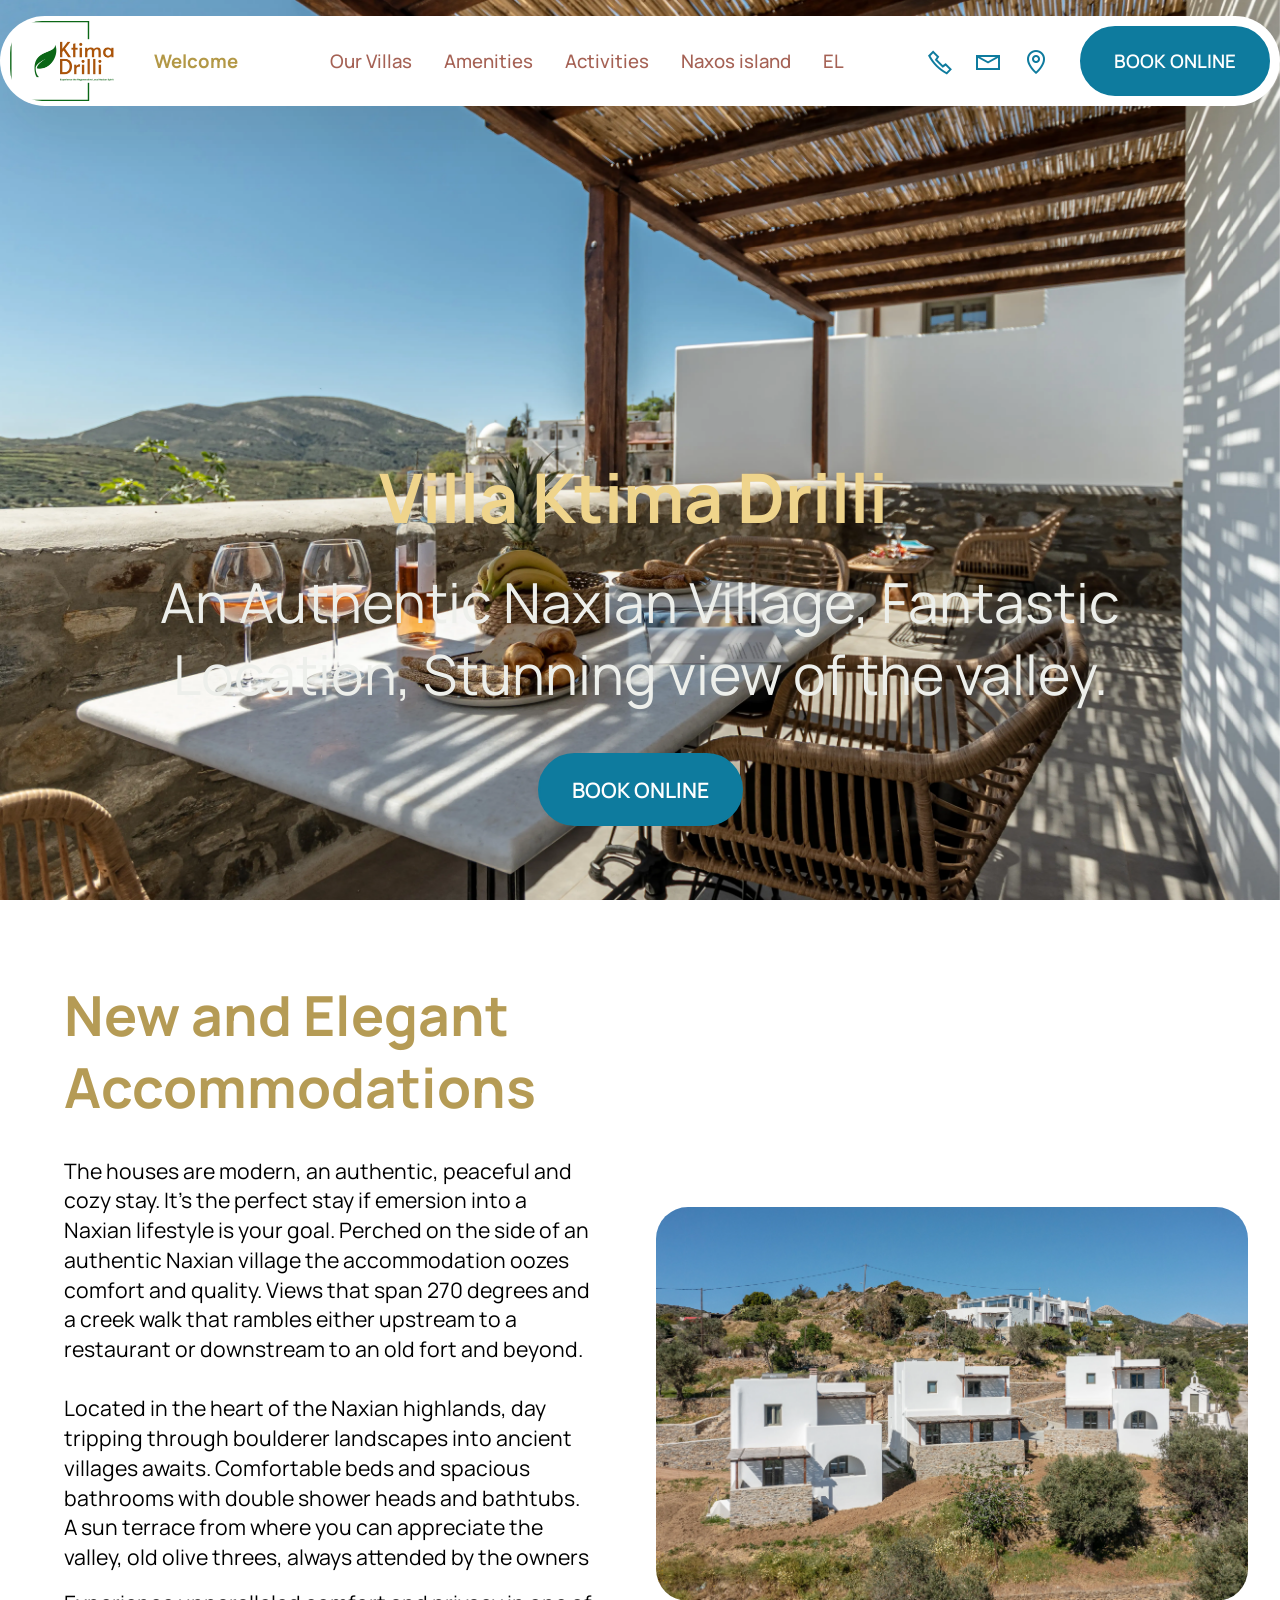
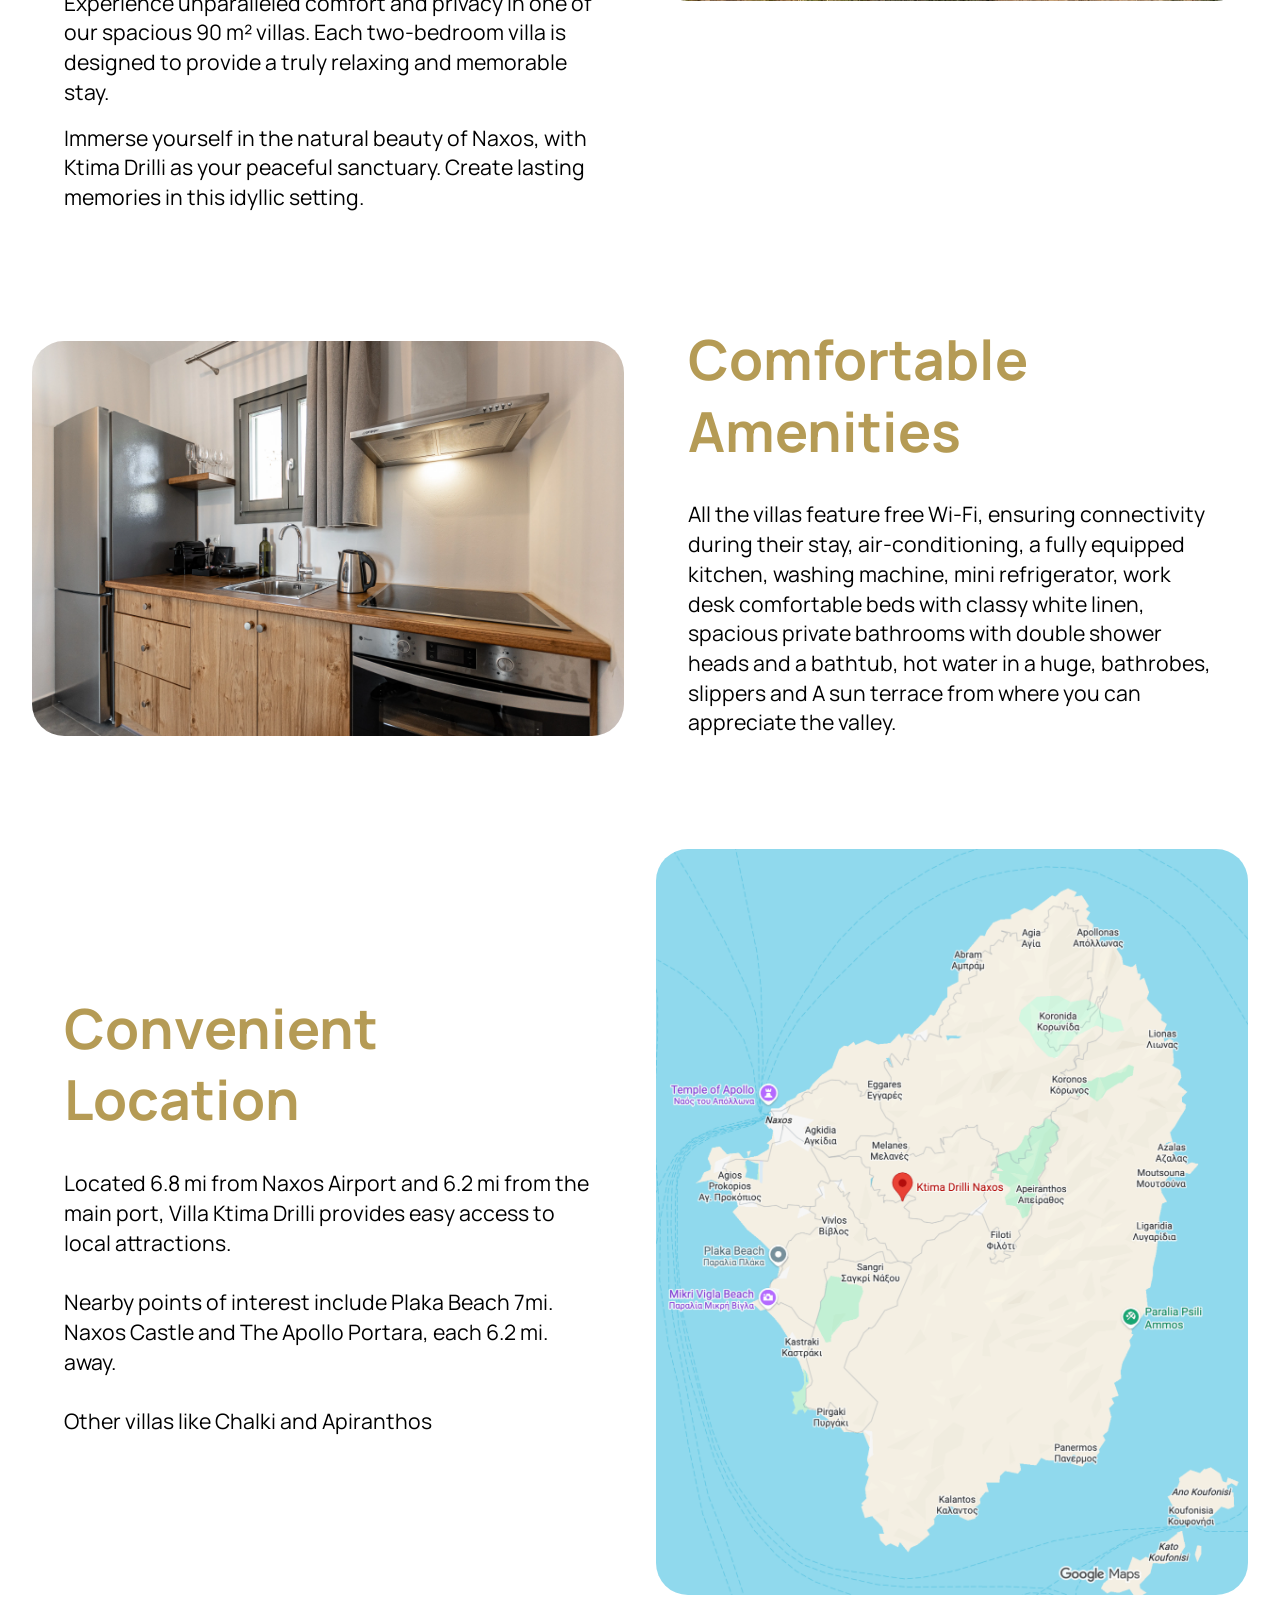
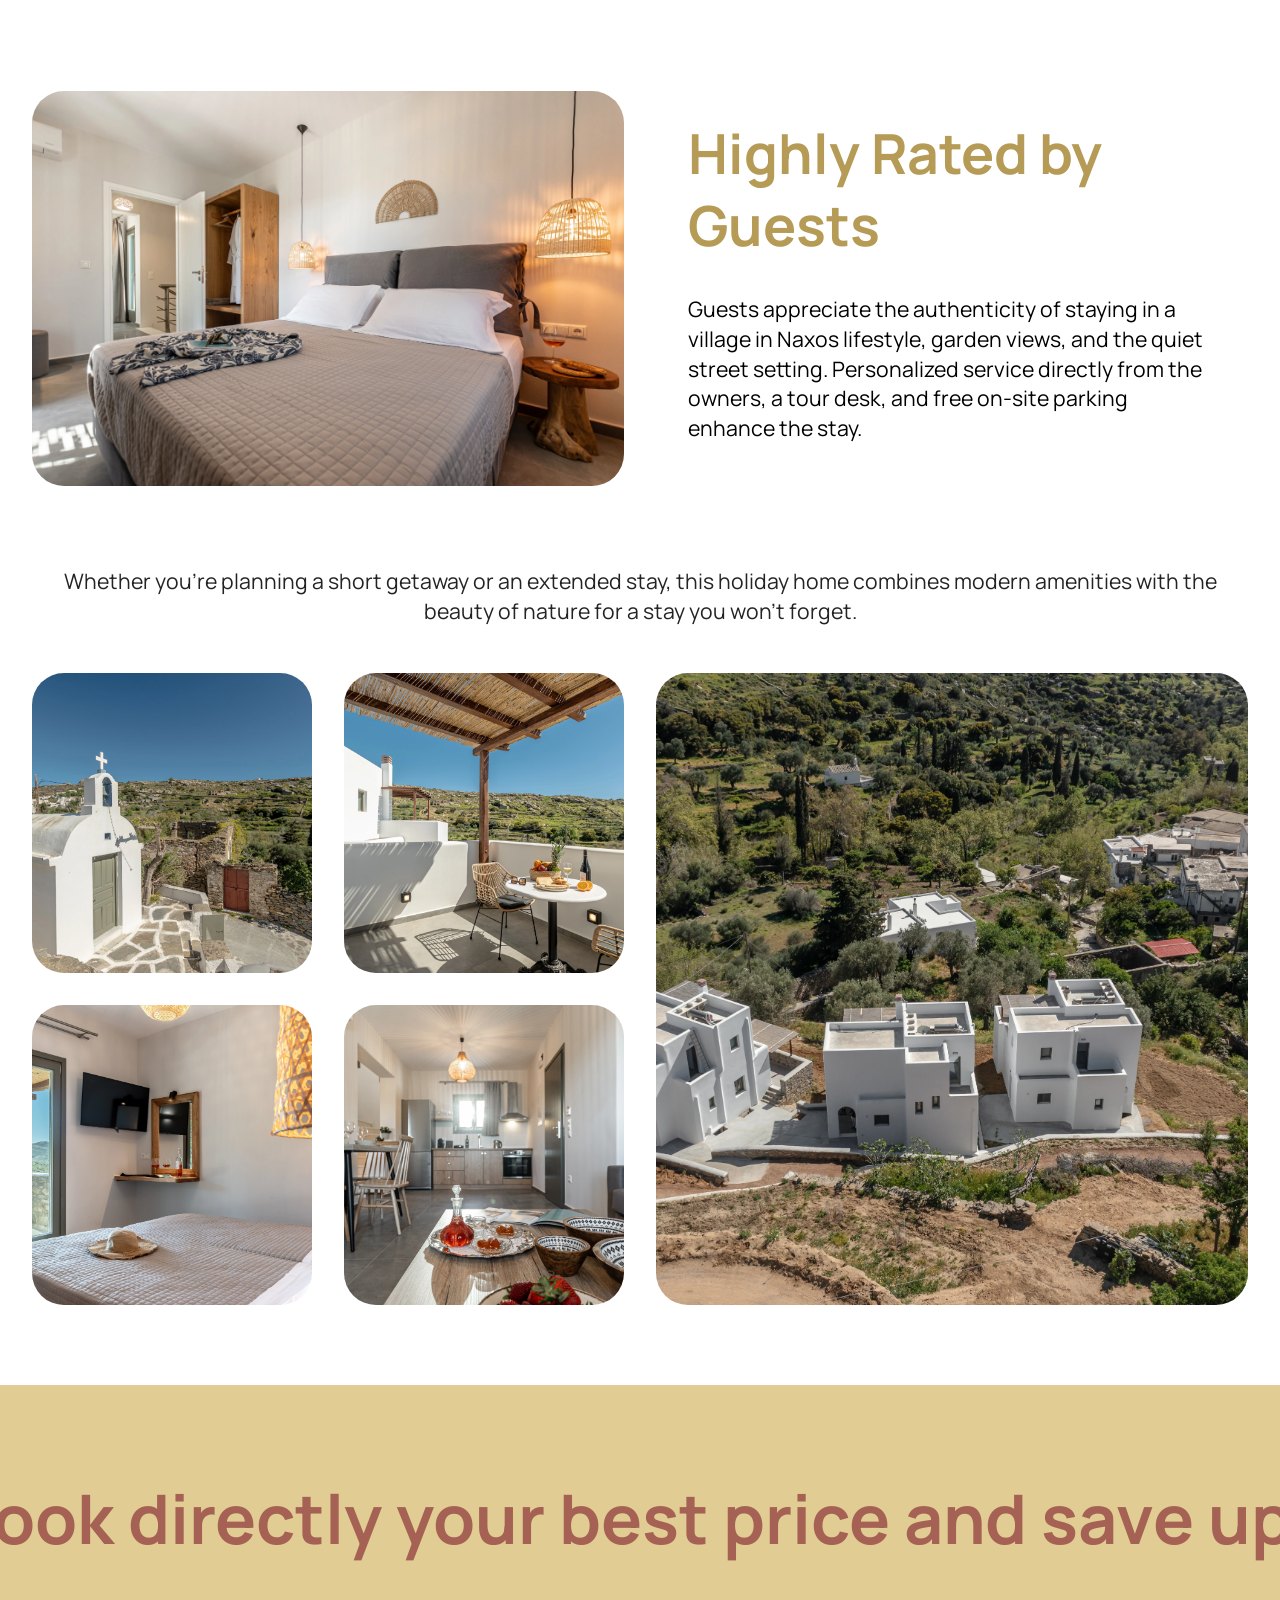
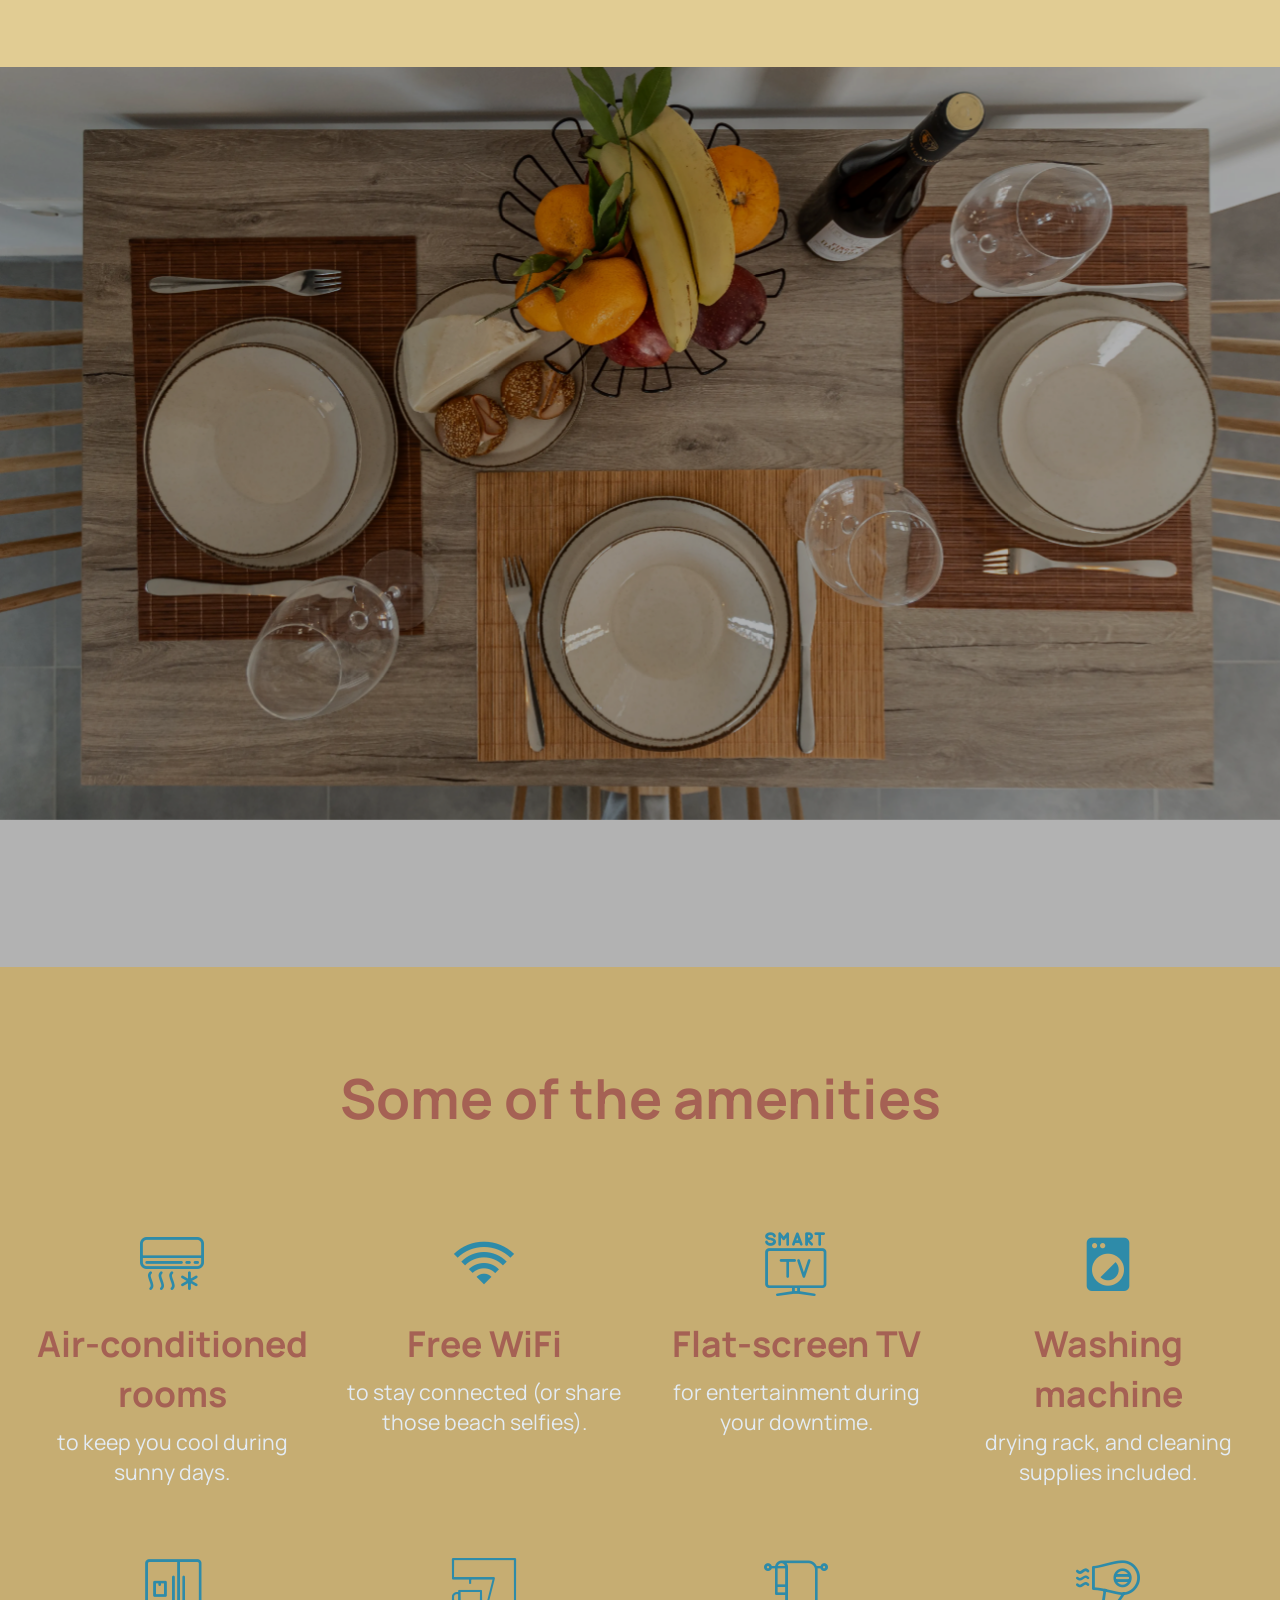
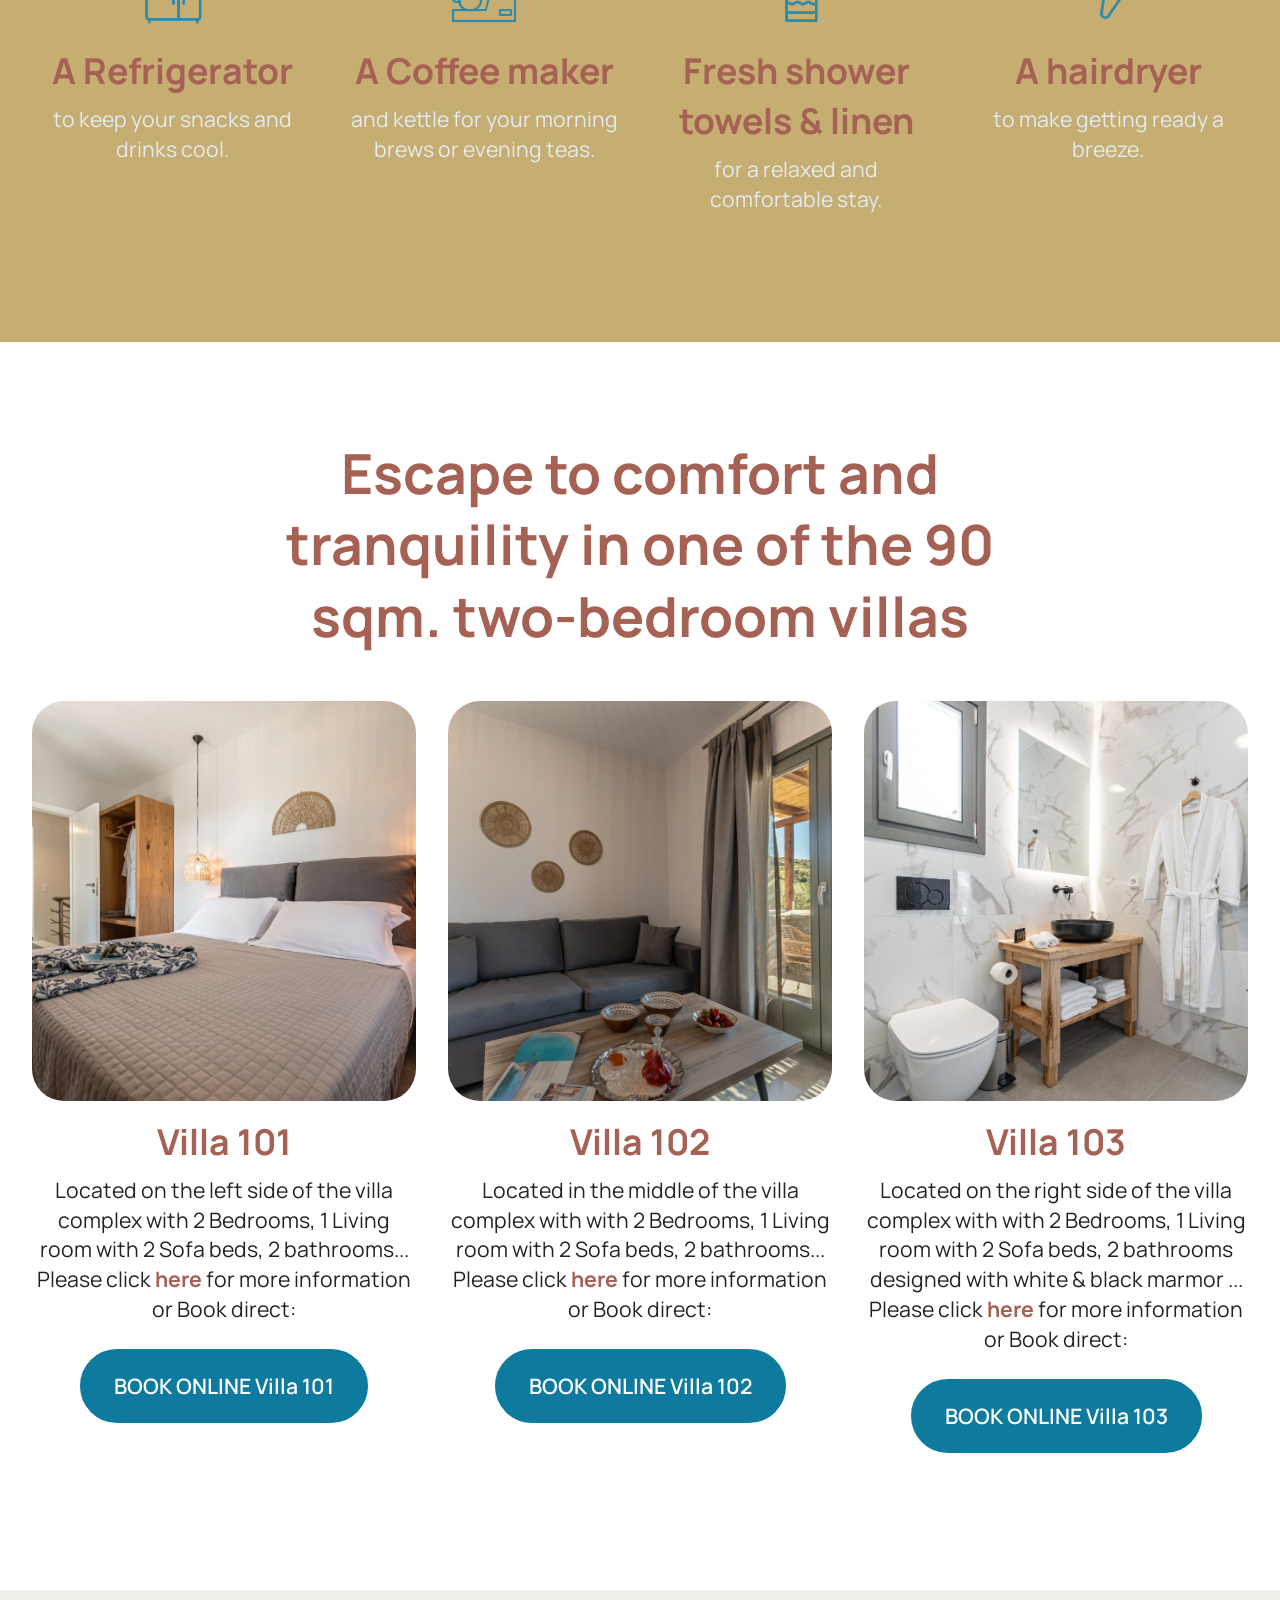
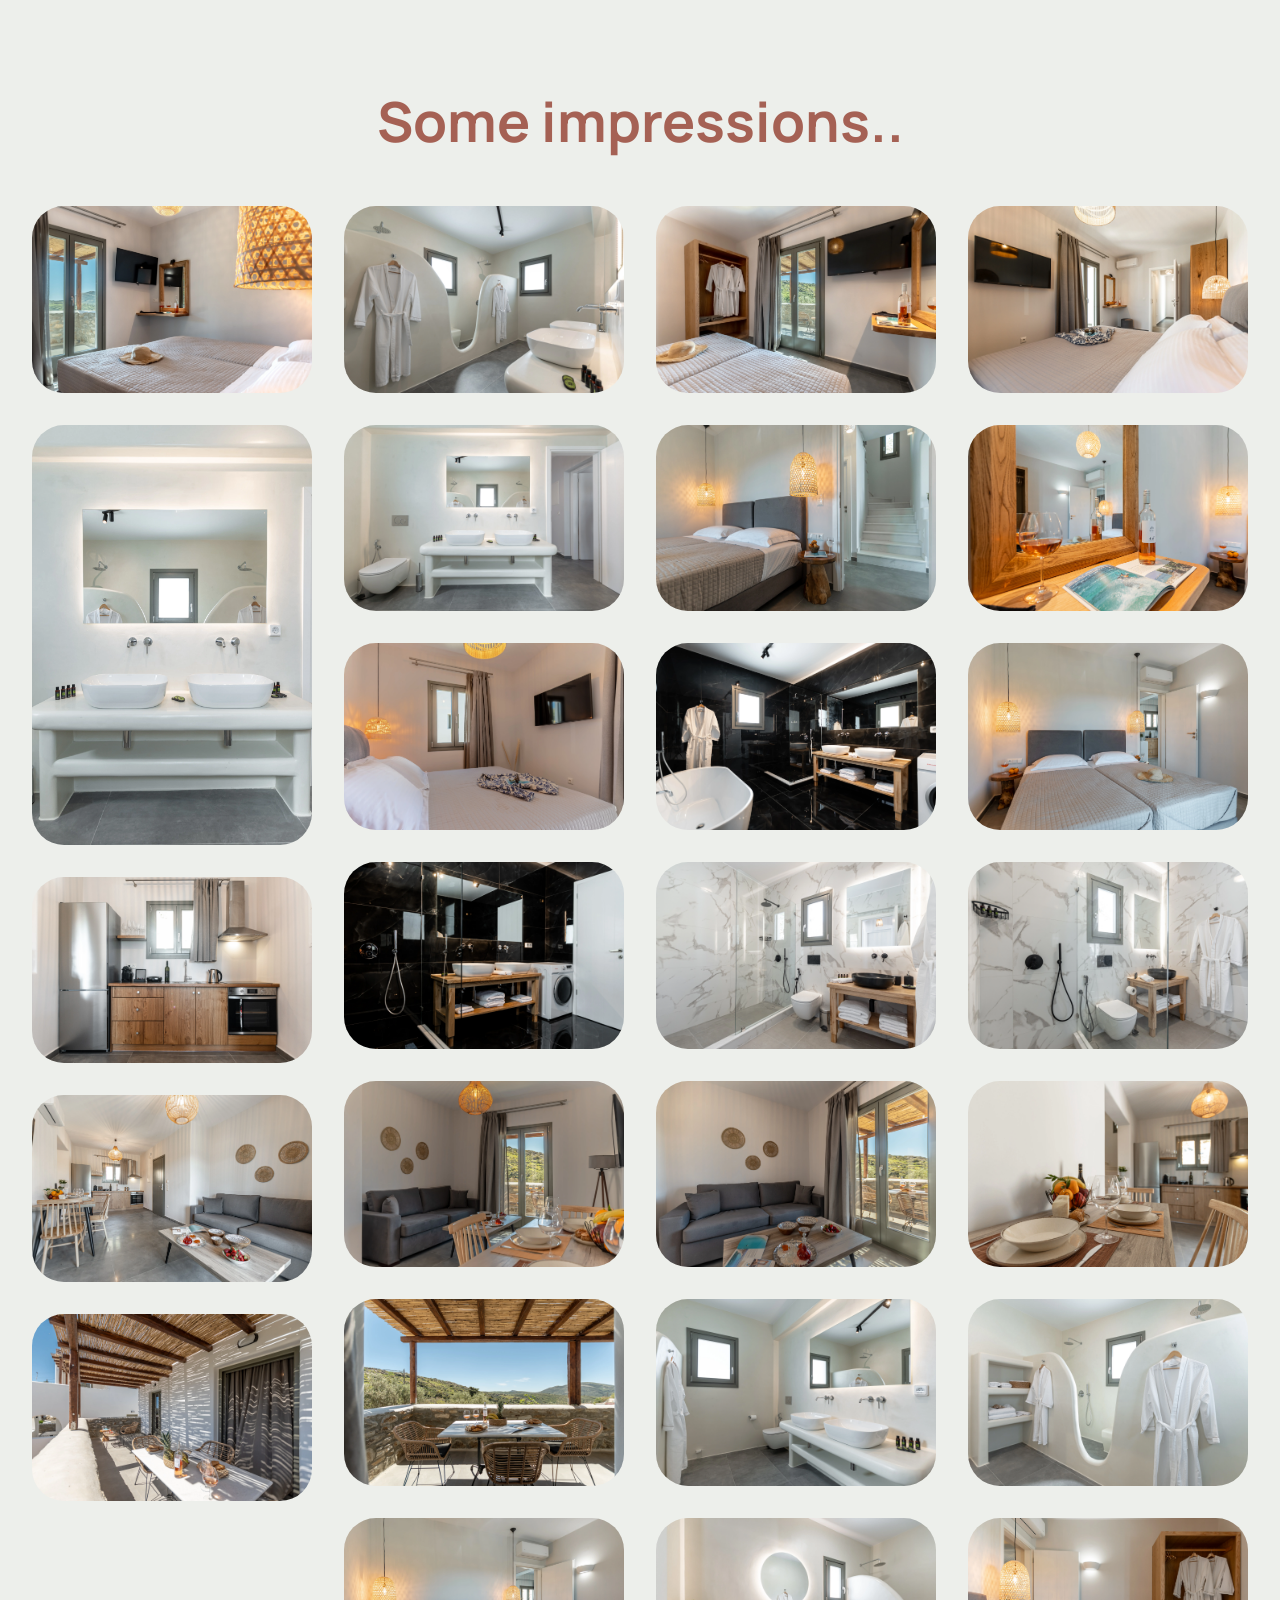
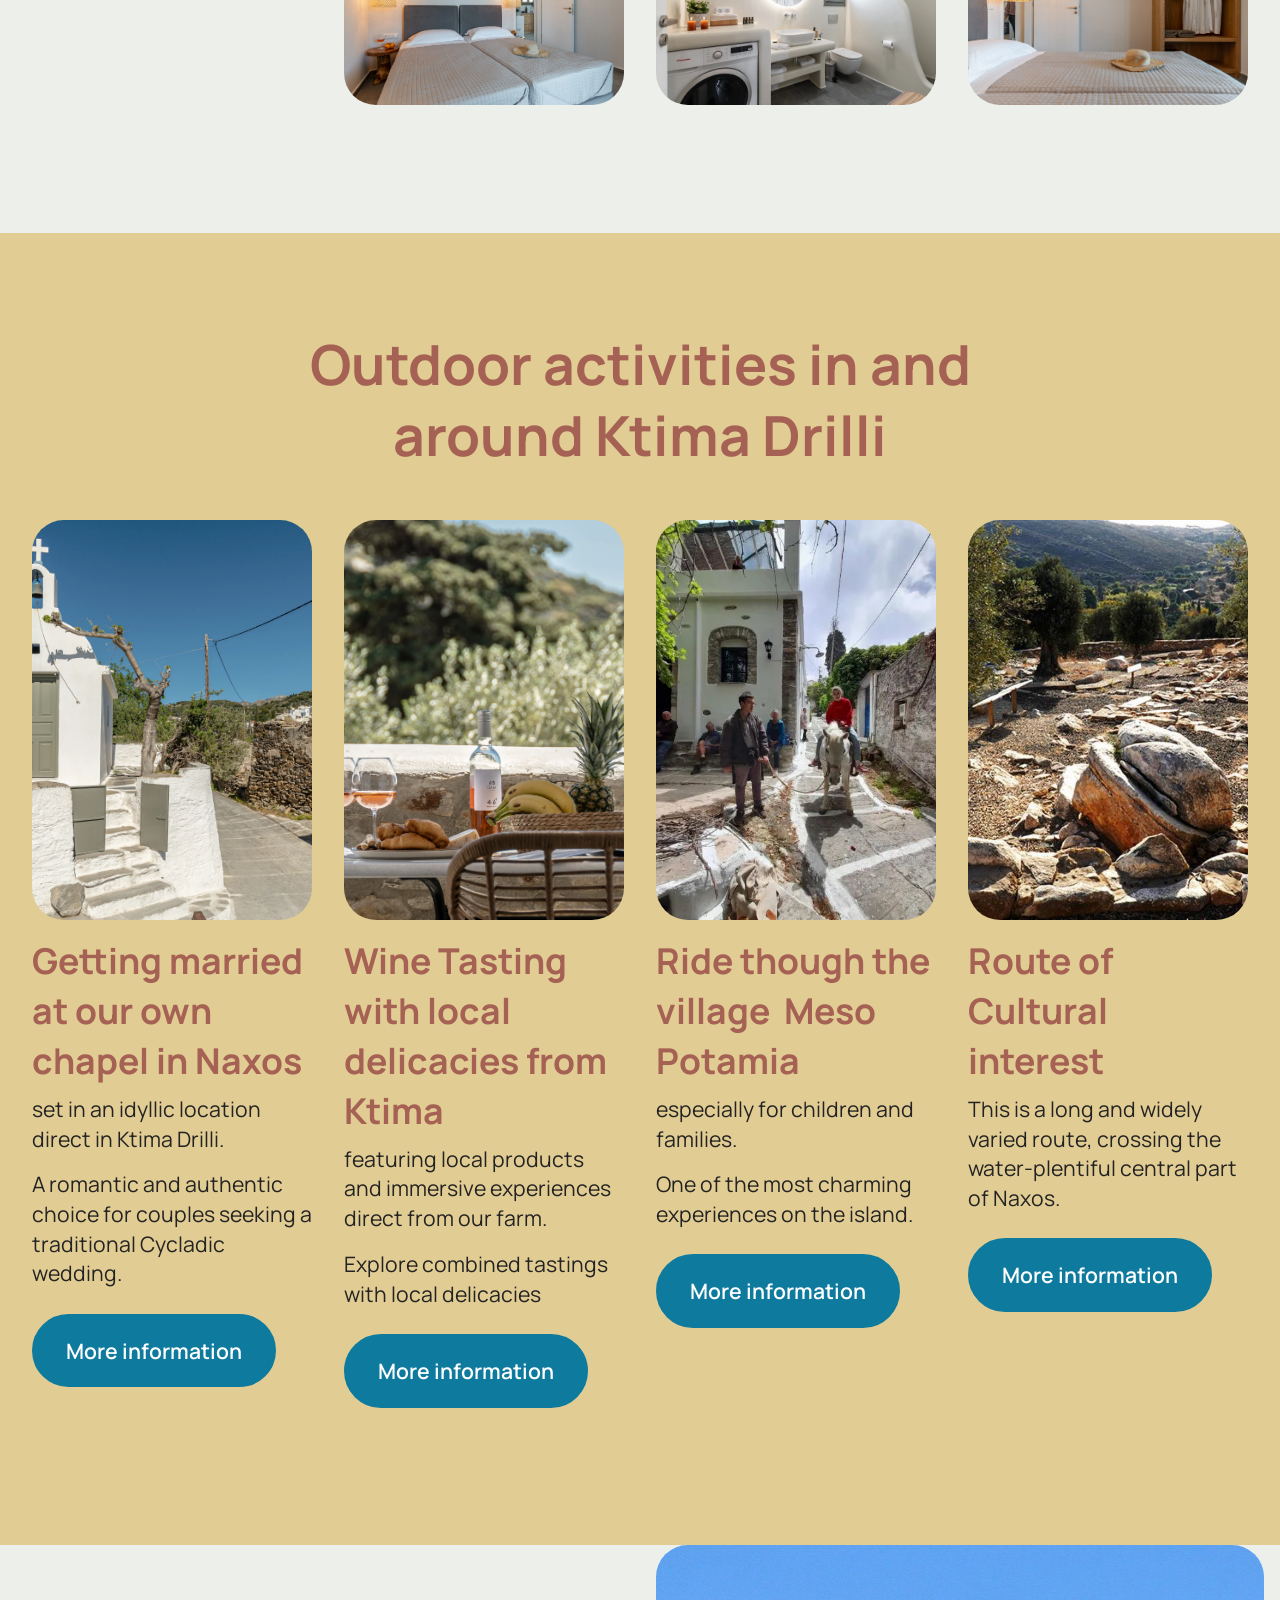
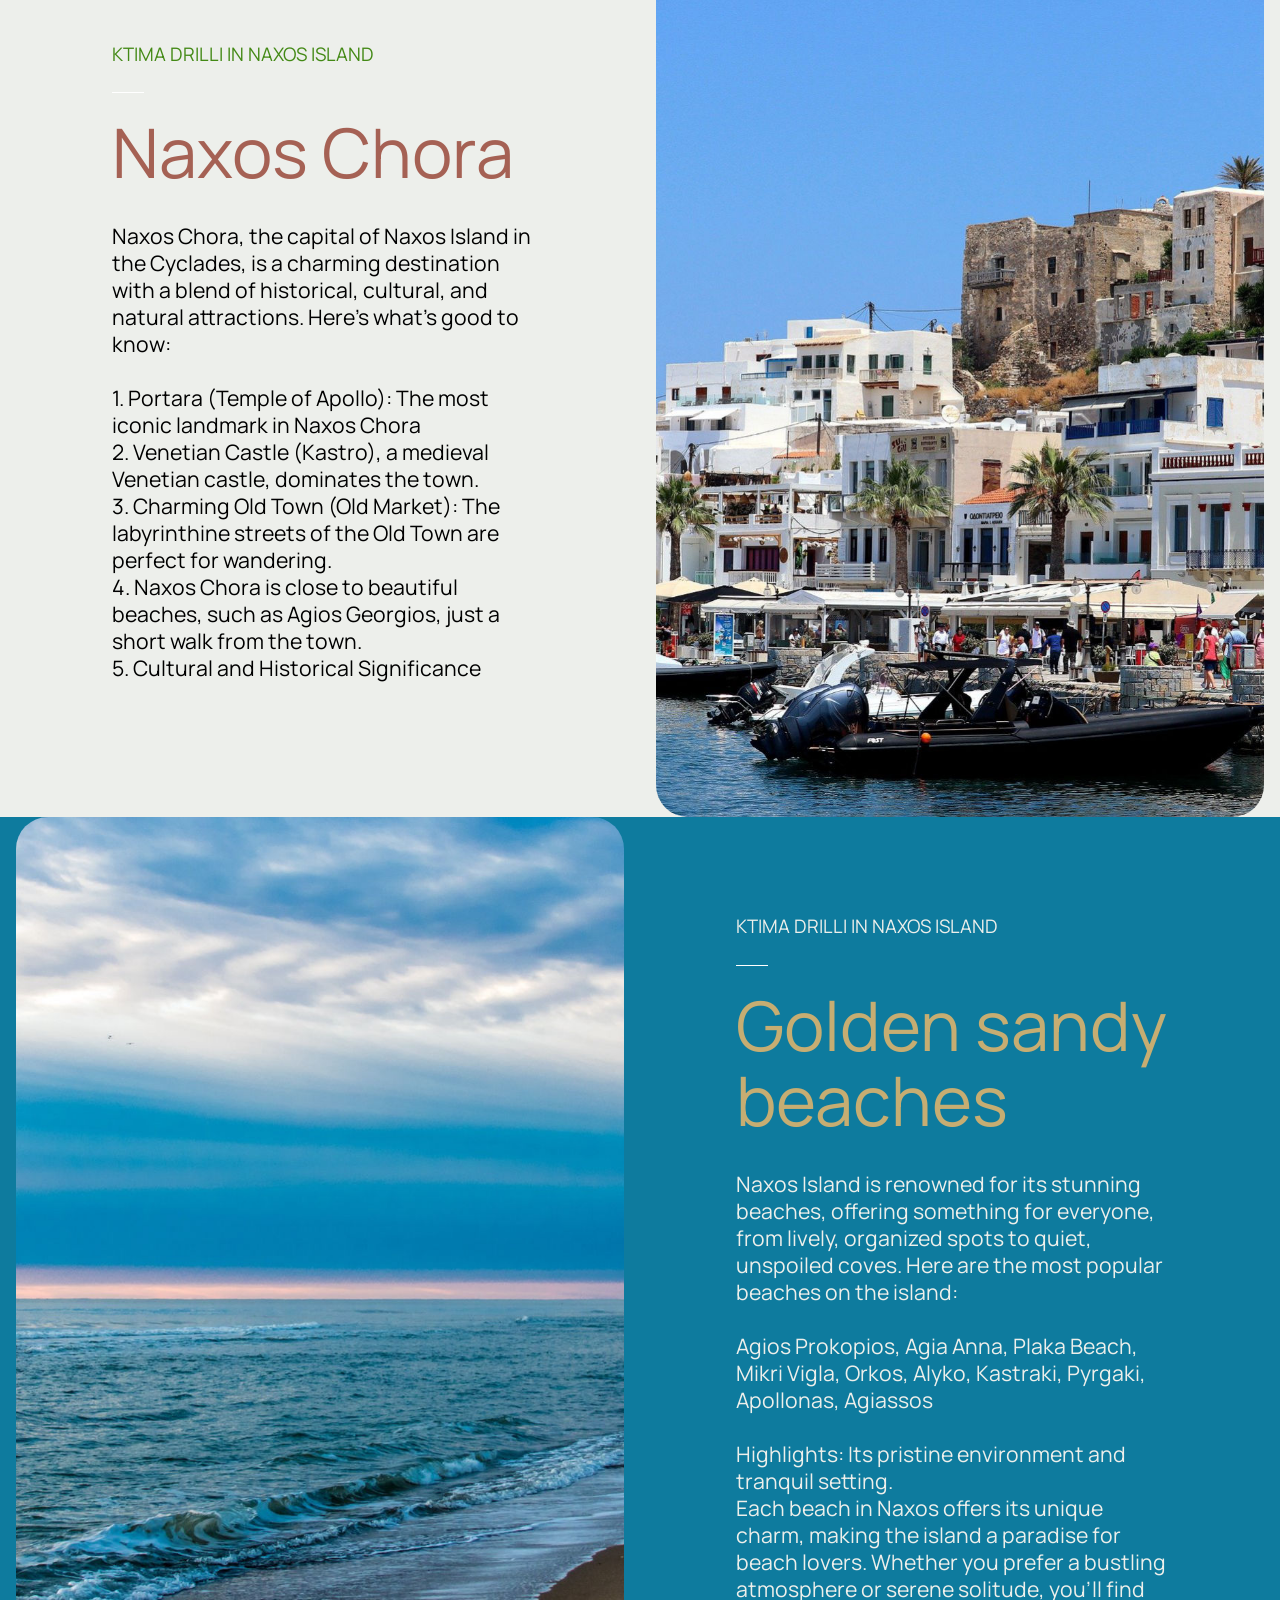
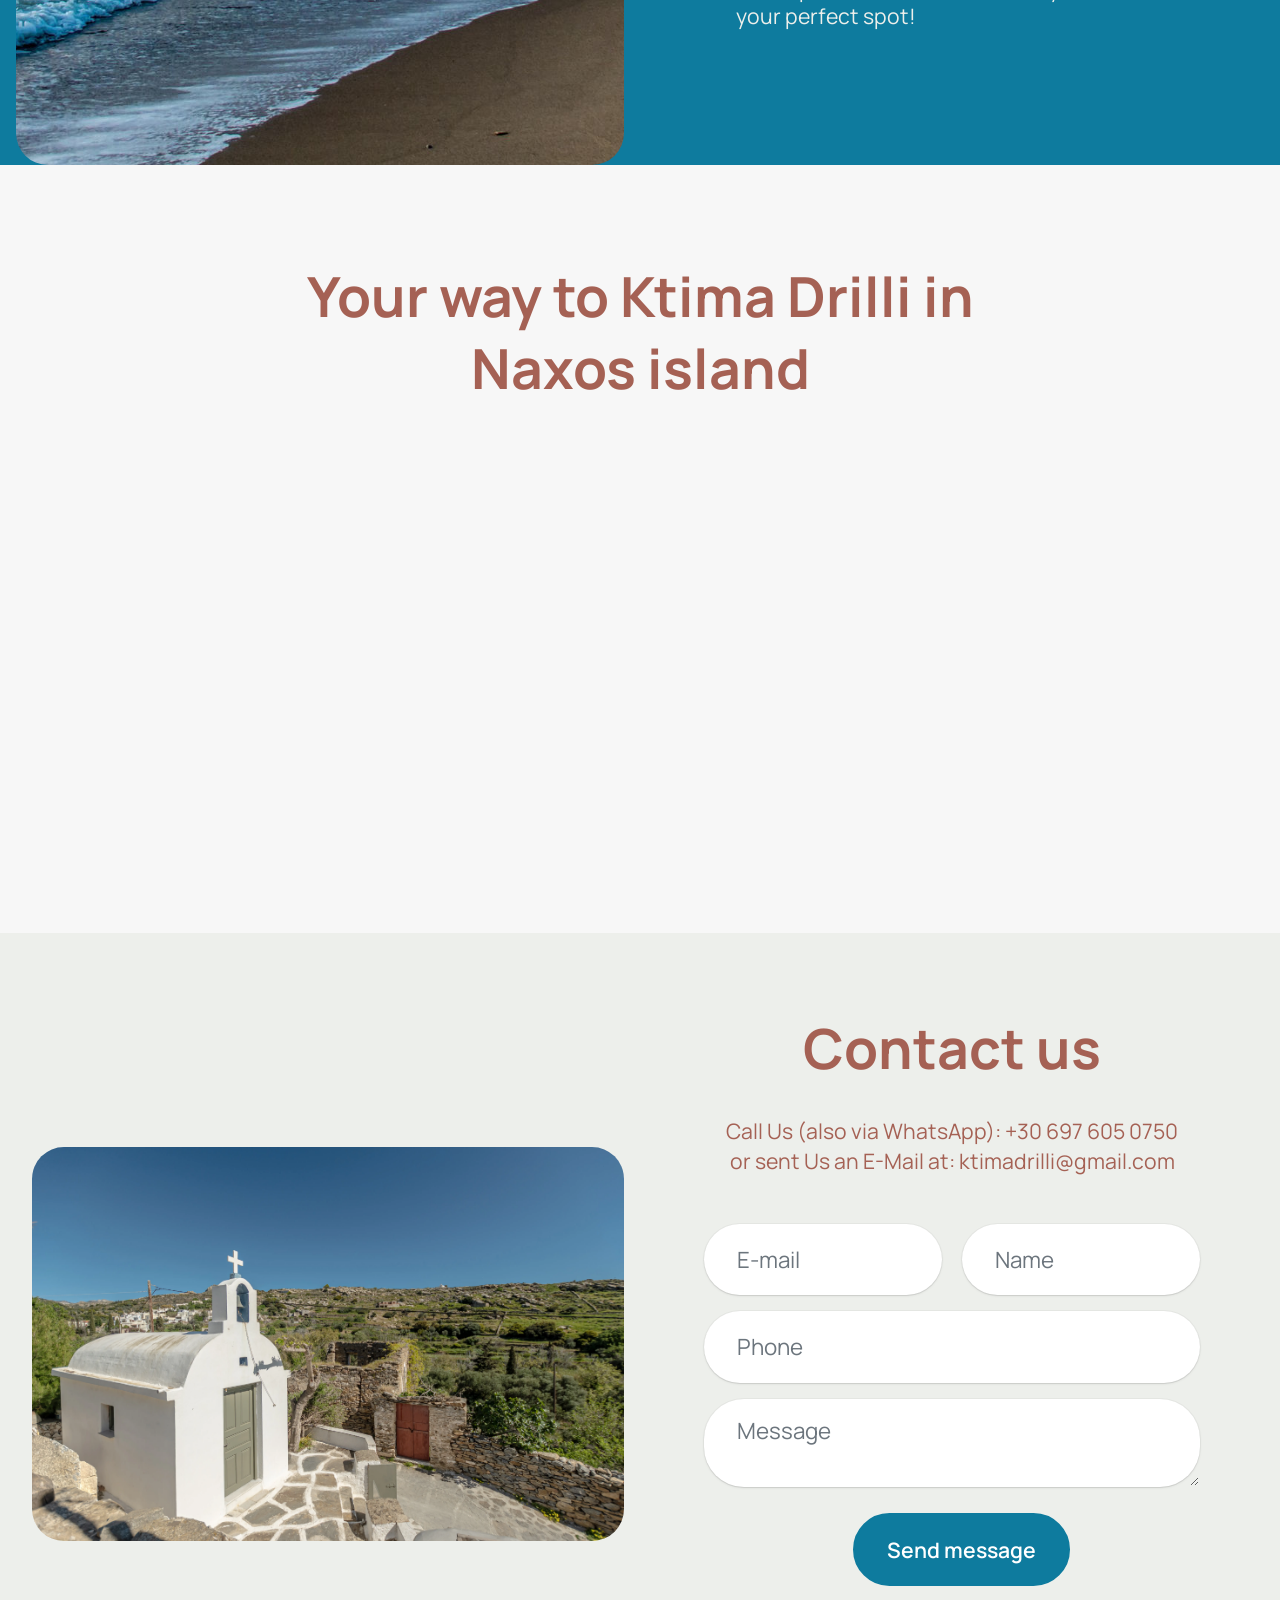
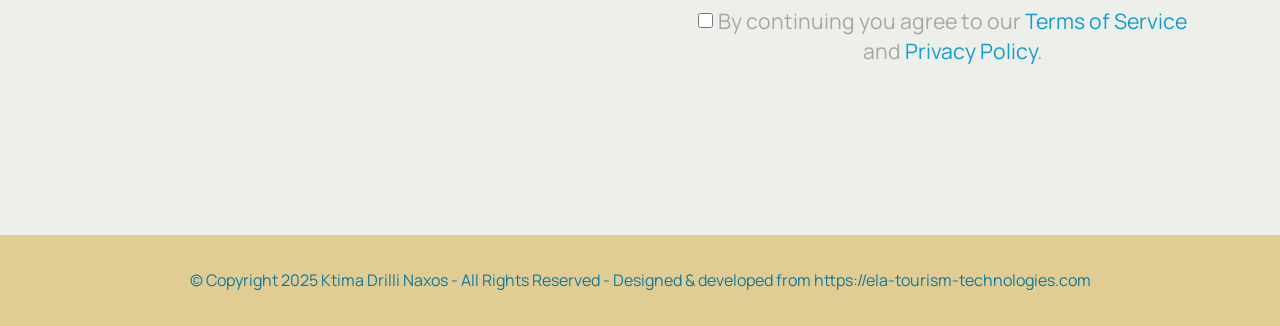
==== commit 76173bcf: "create github pages" ====
--- a/index.html
+++ b/index.html
@@ -25,7 +25,7 @@
   <link rel="stylesheet" href="assets/gallery/style.css">
   <link rel="preload" href="https://fonts.googleapis.com/css2?family=Manrope:wght@400;700&display=swap&display=swap" as="style" onload="this.onload=null;this.rel='stylesheet'">
   <noscript><link rel="stylesheet" href="https://fonts.googleapis.com/css2?family=Manrope:wght@400;700&display=swap&display=swap"></noscript>
-  <link rel="preload" as="style" href="assets/mobirise/css/mbr-additional.css?v=QbQ3Ui"><link rel="stylesheet" href="assets/mobirise/css/mbr-additional.css?v=QbQ3Ui" type="text/css">
+  <link rel="preload" as="style" href="assets/mobirise/css/mbr-additional.css?v=RM4WDW"><link rel="stylesheet" href="assets/mobirise/css/mbr-additional.css?v=RM4WDW" type="text/css">
 
   
   
@@ -493,8 +493,8 @@
         </div>
         <div class="row mbr-gallery mbr-masonry" data-masonry="{&quot;percentPosition&quot;: true }">
             <div class="col-12 col-md-6 col-lg-3 item gallery-image">
-                <div class="item-wrapper" data-toggle="modal" data-bs-toggle="modal" data-target="#vpLtajNKtj-modal" data-bs-target="#vpLtajNKtj-modal">
-                    <img class="w-100" src="assets/images/ktima-drilli-61.webp" alt="" data-slide-to="0" data-bs-slide-to="0" data-target="#lb-vpLtajNKtj" data-bs-target="#lb-vpLtajNKtj">
+                <div class="item-wrapper" data-toggle="modal" data-bs-toggle="modal" data-target="#vpLupi2y0z-modal" data-bs-target="#vpLupi2y0z-modal">
+                    <img class="w-100" src="assets/images/ktima-drilli-61.webp" alt="" data-slide-to="0" data-bs-slide-to="0" data-target="#lb-vpLupi2y0z" data-bs-target="#lb-vpLupi2y0z">
                     <div class="icon-wrapper">
                         <span class="mobi-mbri mobi-mbri-search mbr-iconfont mbr-iconfont-btn"></span>
                     </div>
@@ -502,8 +502,8 @@
                 
             </div>
             <div class="col-12 col-md-6 col-lg-3 item gallery-image">
-                <div class="item-wrapper" data-toggle="modal" data-bs-toggle="modal" data-target="#vpLtajNKtj-modal" data-bs-target="#vpLtajNKtj-modal">
-                    <img class="w-100" src="assets/images/ktima-drilli-116.webp" alt="" data-slide-to="1" data-bs-slide-to="1" data-target="#lb-vpLtajNKtj" data-bs-target="#lb-vpLtajNKtj">
+                <div class="item-wrapper" data-toggle="modal" data-bs-toggle="modal" data-target="#vpLupi2y0z-modal" data-bs-target="#vpLupi2y0z-modal">
+                    <img class="w-100" src="assets/images/ktima-drilli-116.webp" alt="" data-slide-to="1" data-bs-slide-to="1" data-target="#lb-vpLupi2y0z" data-bs-target="#lb-vpLupi2y0z">
                     <div class="icon-wrapper">
                         <span class="mobi-mbri mobi-mbri-search mbr-iconfont mbr-iconfont-btn"></span>
                     </div>
@@ -511,8 +511,8 @@
                 
             </div>
             <div class="col-12 col-md-6 col-lg-3 item gallery-image">
-                <div class="item-wrapper" data-toggle="modal" data-bs-toggle="modal" data-target="#vpLtajNKtj-modal" data-bs-target="#vpLtajNKtj-modal">
-                    <img class="w-100" src="assets/images/ktima-drilli-62.webp" alt="" data-slide-to="2" data-bs-slide-to="2" data-target="#lb-vpLtajNKtj" data-bs-target="#lb-vpLtajNKtj">
+                <div class="item-wrapper" data-toggle="modal" data-bs-toggle="modal" data-target="#vpLupi2y0z-modal" data-bs-target="#vpLupi2y0z-modal">
+                    <img class="w-100" src="assets/images/ktima-drilli-62.webp" alt="" data-slide-to="2" data-bs-slide-to="2" data-target="#lb-vpLupi2y0z" data-bs-target="#lb-vpLupi2y0z">
                     <div class="icon-wrapper">
                         <span class="mobi-mbri mobi-mbri-search mbr-iconfont mbr-iconfont-btn"></span>
                     </div>
@@ -520,8 +520,8 @@
                 
             </div>
             <div class="col-12 col-md-6 col-lg-3 item gallery-image">
-                <div class="item-wrapper" data-toggle="modal" data-bs-toggle="modal" data-target="#vpLtajNKtj-modal" data-bs-target="#vpLtajNKtj-modal">
-                    <img class="w-100" src="assets/images/ktima-drilli-101.webp" alt="" data-slide-to="3" data-bs-slide-to="3" data-target="#lb-vpLtajNKtj" data-bs-target="#lb-vpLtajNKtj">
+                <div class="item-wrapper" data-toggle="modal" data-bs-toggle="modal" data-target="#vpLupi2y0z-modal" data-bs-target="#vpLupi2y0z-modal">
+                    <img class="w-100" src="assets/images/ktima-drilli-101.webp" alt="" data-slide-to="3" data-bs-slide-to="3" data-target="#lb-vpLupi2y0z" data-bs-target="#lb-vpLupi2y0z">
                     <div class="icon-wrapper">
                         <span class="mobi-mbri mobi-mbri-search mbr-iconfont mbr-iconfont-btn"></span>
                     </div>
@@ -529,8 +529,8 @@
                 
             </div>
             <div class="col-12 col-md-6 col-lg-3 item gallery-image">
-                <div class="item-wrapper" data-toggle="modal" data-bs-toggle="modal" data-target="#vpLtajNKtj-modal" data-bs-target="#vpLtajNKtj-modal">
-                    <img class="w-100" src="assets/images/ktima-drilli-120.webp" alt="" data-slide-to="4" data-bs-slide-to="4" data-target="#lb-vpLtajNKtj" data-bs-target="#lb-vpLtajNKtj">
+                <div class="item-wrapper" data-toggle="modal" data-bs-toggle="modal" data-target="#vpLupi2y0z-modal" data-bs-target="#vpLupi2y0z-modal">
+                    <img class="w-100" src="assets/images/ktima-drilli-120.webp" alt="" data-slide-to="4" data-bs-slide-to="4" data-target="#lb-vpLupi2y0z" data-bs-target="#lb-vpLupi2y0z">
                     <div class="icon-wrapper">
                         <span class="mobi-mbri mobi-mbri-search mbr-iconfont mbr-iconfont-btn"></span>
                     </div>
@@ -538,8 +538,8 @@
                 
             </div>
             <div class="col-12 col-md-6 col-lg-3 item gallery-image">
-                <div class="item-wrapper" data-toggle="modal" data-bs-toggle="modal" data-target="#vpLtajNKtj-modal" data-bs-target="#vpLtajNKtj-modal">
-                    <img class="w-100" src="assets/images/ktima-drilli-119.webp" alt="" data-slide-to="5" data-bs-slide-to="5" data-target="#lb-vpLtajNKtj" data-bs-target="#lb-vpLtajNKtj">
+                <div class="item-wrapper" data-toggle="modal" data-bs-toggle="modal" data-target="#vpLupi2y0z-modal" data-bs-target="#vpLupi2y0z-modal">
+                    <img class="w-100" src="assets/images/ktima-drilli-119.webp" alt="" data-slide-to="5" data-bs-slide-to="5" data-target="#lb-vpLupi2y0z" data-bs-target="#lb-vpLupi2y0z">
                     <div class="icon-wrapper">
                         <span class="mobi-mbri mobi-mbri-search mbr-iconfont mbr-iconfont-btn"></span>
                     </div>
@@ -547,173 +547,173 @@
                 
             </div>
             <div class="col-12 col-md-6 col-lg-3 item gallery-image">
-                <div class="item-wrapper" data-toggle="modal" data-bs-toggle="modal" data-target="#vpLtajNKtj-modal" data-bs-target="#vpLtajNKtj-modal">
-                    <img class="w-100" src="assets/images/ktima-drilli-66.webp" alt="" data-slide-to="6" data-bs-slide-to="6" data-target="#lb-vpLtajNKtj" data-bs-target="#lb-vpLtajNKtj">
-                    <div class="icon-wrapper">
-                        <span class="mobi-mbri mobi-mbri-search mbr-iconfont mbr-iconfont-btn"></span>
-                    </div>
-                </div>
-                
-            </div><div class="col-12 col-md-6 col-lg-3 item gallery-image">
-                <div class="item-wrapper" data-toggle="modal" data-bs-toggle="modal" data-target="#vpLtajNKtj-modal" data-bs-target="#vpLtajNKtj-modal">
-                    <img class="w-100" src="assets/images/ktima-drilli-69.webp" alt="" data-slide-to="7" data-bs-slide-to="7" data-target="#lb-vpLtajNKtj" data-bs-target="#lb-vpLtajNKtj">
-                    <div class="icon-wrapper">
-                        <span class="mobi-mbri mobi-mbri-search mbr-iconfont mbr-iconfont-btn"></span>
-                    </div>
-                </div>
-                
-            </div><div class="col-12 col-md-6 col-lg-3 item gallery-image">
-                <div class="item-wrapper" data-toggle="modal" data-bs-toggle="modal" data-target="#vpLtajNKtj-modal" data-bs-target="#vpLtajNKtj-modal">
-                    <img class="w-100" src="assets/images/ktima-drilli-68.webp" alt="" data-slide-to="8" data-bs-slide-to="8" data-target="#lb-vpLtajNKtj" data-bs-target="#lb-vpLtajNKtj">
-                    <div class="icon-wrapper">
-                        <span class="mobi-mbri mobi-mbri-search mbr-iconfont mbr-iconfont-btn"></span>
-                    </div>
-                </div>
-                
-            </div><div class="col-12 col-md-6 col-lg-3 item gallery-image">
-                <div class="item-wrapper" data-toggle="modal" data-bs-toggle="modal" data-target="#vpLtajNKtj-modal" data-bs-target="#vpLtajNKtj-modal">
-                    <img class="w-100" src="assets/images/ktima-drilli-85.webp" alt="" data-slide-to="9" data-bs-slide-to="9" data-target="#lb-vpLtajNKtj" data-bs-target="#lb-vpLtajNKtj">
-                    <div class="icon-wrapper">
-                        <span class="mobi-mbri mobi-mbri-search mbr-iconfont mbr-iconfont-btn"></span>
-                    </div>
-                </div>
-                
-            </div><div class="col-12 col-md-6 col-lg-3 item gallery-image">
-                <div class="item-wrapper" data-toggle="modal" data-bs-toggle="modal" data-target="#vpLtajNKtj-modal" data-bs-target="#vpLtajNKtj-modal">
-                    <img class="w-100" src="assets/images/ktima-drilli-136.webp" alt="" data-slide-to="10" data-bs-slide-to="10" data-target="#lb-vpLtajNKtj" data-bs-target="#lb-vpLtajNKtj">
-                    <div class="icon-wrapper">
-                        <span class="mobi-mbri mobi-mbri-search mbr-iconfont mbr-iconfont-btn"></span>
-                    </div>
-                </div>
-                
-            </div><div class="col-12 col-md-6 col-lg-3 item gallery-image">
-                <div class="item-wrapper" data-toggle="modal" data-bs-toggle="modal" data-target="#vpLtajNKtj-modal" data-bs-target="#vpLtajNKtj-modal">
-                    <img class="w-100" src="assets/images/ktima-drilli-141.webp" alt="" data-slide-to="11" data-bs-slide-to="11" data-target="#lb-vpLtajNKtj" data-bs-target="#lb-vpLtajNKtj">
-                    <div class="icon-wrapper">
-                        <span class="mobi-mbri mobi-mbri-search mbr-iconfont mbr-iconfont-btn"></span>
-                    </div>
-                </div>
-                
-            </div><div class="col-12 col-md-6 col-lg-3 item gallery-image">
-                <div class="item-wrapper" data-toggle="modal" data-bs-toggle="modal" data-target="#vpLtajNKtj-modal" data-bs-target="#vpLtajNKtj-modal">
-                    <img class="w-100" src="assets/images/ktima-drilli-131.webp" alt="" data-slide-to="12" data-bs-slide-to="12" data-target="#lb-vpLtajNKtj" data-bs-target="#lb-vpLtajNKtj">
-                    <div class="icon-wrapper">
-                        <span class="mobi-mbri mobi-mbri-search mbr-iconfont mbr-iconfont-btn"></span>
-                    </div>
-                </div>
-                
-            </div><div class="col-12 col-md-6 col-lg-3 item gallery-image">
-                <div class="item-wrapper" data-toggle="modal" data-bs-toggle="modal" data-target="#vpLtajNKtj-modal" data-bs-target="#vpLtajNKtj-modal">
-                    <img class="w-100" src="assets/images/ktima-drilli-128.webp" alt="" data-slide-to="13" data-bs-slide-to="13" data-target="#lb-vpLtajNKtj" data-bs-target="#lb-vpLtajNKtj">
-                    <div class="icon-wrapper">
-                        <span class="mobi-mbri mobi-mbri-search mbr-iconfont mbr-iconfont-btn"></span>
-                    </div>
-                </div>
-                
-            </div><div class="col-12 col-md-6 col-lg-3 item gallery-image">
-                <div class="item-wrapper" data-toggle="modal" data-bs-toggle="modal" data-target="#vpLtajNKtj-modal" data-bs-target="#vpLtajNKtj-modal">
-                    <img class="w-100" src="assets/images/ktima-drilli-22.webp" alt="" data-slide-to="14" data-bs-slide-to="14" data-target="#lb-vpLtajNKtj" data-bs-target="#lb-vpLtajNKtj">
-                    <div class="icon-wrapper">
-                        <span class="mobi-mbri mobi-mbri-search mbr-iconfont mbr-iconfont-btn"></span>
-                    </div>
-                </div>
-                
-            </div><div class="col-12 col-md-6 col-lg-3 item gallery-image">
-                <div class="item-wrapper" data-toggle="modal" data-bs-toggle="modal" data-target="#vpLtajNKtj-modal" data-bs-target="#vpLtajNKtj-modal">
-                    <img class="w-100" src="assets/images/ktima-drilli-17.webp" alt="" data-slide-to="15" data-bs-slide-to="15" data-target="#lb-vpLtajNKtj" data-bs-target="#lb-vpLtajNKtj">
-                    <div class="icon-wrapper">
-                        <span class="mobi-mbri mobi-mbri-search mbr-iconfont mbr-iconfont-btn"></span>
-                    </div>
-                </div>
-                
-            </div><div class="col-12 col-md-6 col-lg-3 item gallery-image">
-                <div class="item-wrapper" data-toggle="modal" data-bs-toggle="modal" data-target="#vpLtajNKtj-modal" data-bs-target="#vpLtajNKtj-modal">
-                    <img class="w-100" src="assets/images/ktima-drilli-20.webp" alt="" data-slide-to="16" data-bs-slide-to="16" data-target="#lb-vpLtajNKtj" data-bs-target="#lb-vpLtajNKtj">
-                    <div class="icon-wrapper">
-                        <span class="mobi-mbri mobi-mbri-search mbr-iconfont mbr-iconfont-btn"></span>
-                    </div>
-                </div>
-                
-            </div><div class="col-12 col-md-6 col-lg-3 item gallery-image">
-                <div class="item-wrapper" data-toggle="modal" data-bs-toggle="modal" data-target="#vpLtajNKtj-modal" data-bs-target="#vpLtajNKtj-modal">
-                    <img class="w-100" src="assets/images/ktima-drilli-16.webp" alt="" data-slide-to="17" data-bs-slide-to="17" data-target="#lb-vpLtajNKtj" data-bs-target="#lb-vpLtajNKtj">
-                    <div class="icon-wrapper">
-                        <span class="mobi-mbri mobi-mbri-search mbr-iconfont mbr-iconfont-btn"></span>
-                    </div>
-                </div>
-                
-            </div><div class="col-12 col-md-6 col-lg-3 item gallery-image">
-                <div class="item-wrapper" data-toggle="modal" data-bs-toggle="modal" data-target="#vpLtajNKtj-modal" data-bs-target="#vpLtajNKtj-modal">
-                    <img class="w-100" src="assets/images/ktima-drilli-31.webp" alt="" data-slide-to="18" data-bs-slide-to="18" data-target="#lb-vpLtajNKtj" data-bs-target="#lb-vpLtajNKtj">
-                    <div class="icon-wrapper">
-                        <span class="mobi-mbri mobi-mbri-search mbr-iconfont mbr-iconfont-btn"></span>
-                    </div>
-                </div>
-                
-            </div><div class="col-12 col-md-6 col-lg-3 item gallery-image">
-                <div class="item-wrapper" data-toggle="modal" data-bs-toggle="modal" data-target="#vpLtajNKtj-modal" data-bs-target="#vpLtajNKtj-modal">
-                    <img class="w-100" src="assets/images/ktima-drilli-36.webp" alt="" data-slide-to="19" data-bs-slide-to="19" data-target="#lb-vpLtajNKtj" data-bs-target="#lb-vpLtajNKtj">
-                    <div class="icon-wrapper">
-                        <span class="mobi-mbri mobi-mbri-search mbr-iconfont mbr-iconfont-btn"></span>
-                    </div>
-                </div>
-                
-            </div><div class="col-12 col-md-6 col-lg-3 item gallery-image">
-                <div class="item-wrapper" data-toggle="modal" data-bs-toggle="modal" data-target="#vpLtajNKtj-modal" data-bs-target="#vpLtajNKtj-modal">
-                    <img class="w-100" src="assets/images/ktima-drilli-125.webp" alt="" data-slide-to="20" data-bs-slide-to="20" data-target="#lb-vpLtajNKtj" data-bs-target="#lb-vpLtajNKtj">
-                    <div class="icon-wrapper">
-                        <span class="mobi-mbri mobi-mbri-search mbr-iconfont mbr-iconfont-btn"></span>
-                    </div>
-                </div>
-                
-            </div><div class="col-12 col-md-6 col-lg-3 item gallery-image">
-                <div class="item-wrapper" data-toggle="modal" data-bs-toggle="modal" data-target="#vpLtajNKtj-modal" data-bs-target="#vpLtajNKtj-modal">
-                    <img class="w-100" src="assets/images/ktima-drilli-118.webp" alt="" data-slide-to="21" data-bs-slide-to="21" data-target="#lb-vpLtajNKtj" data-bs-target="#lb-vpLtajNKtj">
-                    <div class="icon-wrapper">
-                        <span class="mobi-mbri mobi-mbri-search mbr-iconfont mbr-iconfont-btn"></span>
-                    </div>
-                </div>
-                
-            </div><div class="col-12 col-md-6 col-lg-3 item gallery-image">
-                <div class="item-wrapper" data-toggle="modal" data-bs-toggle="modal" data-target="#vpLtajNKtj-modal" data-bs-target="#vpLtajNKtj-modal">
-                    <img class="w-100" src="assets/images/ktima-drilli-42.webp" alt="" data-slide-to="22" data-bs-slide-to="22" data-target="#lb-vpLtajNKtj" data-bs-target="#lb-vpLtajNKtj">
-                    <div class="icon-wrapper">
-                        <span class="mobi-mbri mobi-mbri-search mbr-iconfont mbr-iconfont-btn"></span>
-                    </div>
-                </div>
-                
-            </div><div class="col-12 col-md-6 col-lg-3 item gallery-image">
-                <div class="item-wrapper" data-toggle="modal" data-bs-toggle="modal" data-target="#vpLtajNKtj-modal" data-bs-target="#vpLtajNKtj-modal">
-                    <img class="w-100" src="assets/images/ktima-drilli-68.webp" alt="" data-slide-to="23" data-bs-slide-to="23" data-target="#lb-vpLtajNKtj" data-bs-target="#lb-vpLtajNKtj">
-                    <div class="icon-wrapper">
-                        <span class="mobi-mbri mobi-mbri-search mbr-iconfont mbr-iconfont-btn"></span>
-                    </div>
-                </div>
-                
-            </div><div class="col-12 col-md-6 col-lg-3 item gallery-image">
-                <div class="item-wrapper" data-toggle="modal" data-bs-toggle="modal" data-target="#vpLtajNKtj-modal" data-bs-target="#vpLtajNKtj-modal">
-                    <img class="w-100" src="assets/images/ktima-drilli-72.webp" alt="" data-slide-to="24" data-bs-slide-to="24" data-target="#lb-vpLtajNKtj" data-bs-target="#lb-vpLtajNKtj">
-                    <div class="icon-wrapper">
-                        <span class="mobi-mbri mobi-mbri-search mbr-iconfont mbr-iconfont-btn"></span>
-                    </div>
-                </div>
-                
-            </div><div class="col-12 col-md-6 col-lg-3 item gallery-image">
-                <div class="item-wrapper" data-toggle="modal" data-bs-toggle="modal" data-target="#vpLtajNKtj-modal" data-bs-target="#vpLtajNKtj-modal">
-                    <img class="w-100" src="assets/images/ktima-drilli-76.webp" alt="" data-slide-to="25" data-bs-slide-to="25" data-target="#lb-vpLtajNKtj" data-bs-target="#lb-vpLtajNKtj">
-                    <div class="icon-wrapper">
-                        <span class="mobi-mbri mobi-mbri-search mbr-iconfont mbr-iconfont-btn"></span>
-                    </div>
-                </div>
-                
-            </div>
-        </div>
-
-        <div class="modal mbr-slider" tabindex="-1" role="dialog" aria-hidden="true" id="vpLtajNKtj-modal">
+                <div class="item-wrapper" data-toggle="modal" data-bs-toggle="modal" data-target="#vpLupi2y0z-modal" data-bs-target="#vpLupi2y0z-modal">
+                    <img class="w-100" src="assets/images/ktima-drilli-66.webp" alt="" data-slide-to="6" data-bs-slide-to="6" data-target="#lb-vpLupi2y0z" data-bs-target="#lb-vpLupi2y0z">
+                    <div class="icon-wrapper">
+                        <span class="mobi-mbri mobi-mbri-search mbr-iconfont mbr-iconfont-btn"></span>
+                    </div>
+                </div>
+                
+            </div><div class="col-12 col-md-6 col-lg-3 item gallery-image">
+                <div class="item-wrapper" data-toggle="modal" data-bs-toggle="modal" data-target="#vpLupi2y0z-modal" data-bs-target="#vpLupi2y0z-modal">
+                    <img class="w-100" src="assets/images/ktima-drilli-69.webp" alt="" data-slide-to="7" data-bs-slide-to="7" data-target="#lb-vpLupi2y0z" data-bs-target="#lb-vpLupi2y0z">
+                    <div class="icon-wrapper">
+                        <span class="mobi-mbri mobi-mbri-search mbr-iconfont mbr-iconfont-btn"></span>
+                    </div>
+                </div>
+                
+            </div><div class="col-12 col-md-6 col-lg-3 item gallery-image">
+                <div class="item-wrapper" data-toggle="modal" data-bs-toggle="modal" data-target="#vpLupi2y0z-modal" data-bs-target="#vpLupi2y0z-modal">
+                    <img class="w-100" src="assets/images/ktima-drilli-68.webp" alt="" data-slide-to="8" data-bs-slide-to="8" data-target="#lb-vpLupi2y0z" data-bs-target="#lb-vpLupi2y0z">
+                    <div class="icon-wrapper">
+                        <span class="mobi-mbri mobi-mbri-search mbr-iconfont mbr-iconfont-btn"></span>
+                    </div>
+                </div>
+                
+            </div><div class="col-12 col-md-6 col-lg-3 item gallery-image">
+                <div class="item-wrapper" data-toggle="modal" data-bs-toggle="modal" data-target="#vpLupi2y0z-modal" data-bs-target="#vpLupi2y0z-modal">
+                    <img class="w-100" src="assets/images/ktima-drilli-85.webp" alt="" data-slide-to="9" data-bs-slide-to="9" data-target="#lb-vpLupi2y0z" data-bs-target="#lb-vpLupi2y0z">
+                    <div class="icon-wrapper">
+                        <span class="mobi-mbri mobi-mbri-search mbr-iconfont mbr-iconfont-btn"></span>
+                    </div>
+                </div>
+                
+            </div><div class="col-12 col-md-6 col-lg-3 item gallery-image">
+                <div class="item-wrapper" data-toggle="modal" data-bs-toggle="modal" data-target="#vpLupi2y0z-modal" data-bs-target="#vpLupi2y0z-modal">
+                    <img class="w-100" src="assets/images/ktima-drilli-136.webp" alt="" data-slide-to="10" data-bs-slide-to="10" data-target="#lb-vpLupi2y0z" data-bs-target="#lb-vpLupi2y0z">
+                    <div class="icon-wrapper">
+                        <span class="mobi-mbri mobi-mbri-search mbr-iconfont mbr-iconfont-btn"></span>
+                    </div>
+                </div>
+                
+            </div><div class="col-12 col-md-6 col-lg-3 item gallery-image">
+                <div class="item-wrapper" data-toggle="modal" data-bs-toggle="modal" data-target="#vpLupi2y0z-modal" data-bs-target="#vpLupi2y0z-modal">
+                    <img class="w-100" src="assets/images/ktima-drilli-141.webp" alt="" data-slide-to="11" data-bs-slide-to="11" data-target="#lb-vpLupi2y0z" data-bs-target="#lb-vpLupi2y0z">
+                    <div class="icon-wrapper">
+                        <span class="mobi-mbri mobi-mbri-search mbr-iconfont mbr-iconfont-btn"></span>
+                    </div>
+                </div>
+                
+            </div><div class="col-12 col-md-6 col-lg-3 item gallery-image">
+                <div class="item-wrapper" data-toggle="modal" data-bs-toggle="modal" data-target="#vpLupi2y0z-modal" data-bs-target="#vpLupi2y0z-modal">
+                    <img class="w-100" src="assets/images/ktima-drilli-131.webp" alt="" data-slide-to="12" data-bs-slide-to="12" data-target="#lb-vpLupi2y0z" data-bs-target="#lb-vpLupi2y0z">
+                    <div class="icon-wrapper">
+                        <span class="mobi-mbri mobi-mbri-search mbr-iconfont mbr-iconfont-btn"></span>
+                    </div>
+                </div>
+                
+            </div><div class="col-12 col-md-6 col-lg-3 item gallery-image">
+                <div class="item-wrapper" data-toggle="modal" data-bs-toggle="modal" data-target="#vpLupi2y0z-modal" data-bs-target="#vpLupi2y0z-modal">
+                    <img class="w-100" src="assets/images/ktima-drilli-128.webp" alt="" data-slide-to="13" data-bs-slide-to="13" data-target="#lb-vpLupi2y0z" data-bs-target="#lb-vpLupi2y0z">
+                    <div class="icon-wrapper">
+                        <span class="mobi-mbri mobi-mbri-search mbr-iconfont mbr-iconfont-btn"></span>
+                    </div>
+                </div>
+                
+            </div><div class="col-12 col-md-6 col-lg-3 item gallery-image">
+                <div class="item-wrapper" data-toggle="modal" data-bs-toggle="modal" data-target="#vpLupi2y0z-modal" data-bs-target="#vpLupi2y0z-modal">
+                    <img class="w-100" src="assets/images/ktima-drilli-22.webp" alt="" data-slide-to="14" data-bs-slide-to="14" data-target="#lb-vpLupi2y0z" data-bs-target="#lb-vpLupi2y0z">
+                    <div class="icon-wrapper">
+                        <span class="mobi-mbri mobi-mbri-search mbr-iconfont mbr-iconfont-btn"></span>
+                    </div>
+                </div>
+                
+            </div><div class="col-12 col-md-6 col-lg-3 item gallery-image">
+                <div class="item-wrapper" data-toggle="modal" data-bs-toggle="modal" data-target="#vpLupi2y0z-modal" data-bs-target="#vpLupi2y0z-modal">
+                    <img class="w-100" src="assets/images/ktima-drilli-17.webp" alt="" data-slide-to="15" data-bs-slide-to="15" data-target="#lb-vpLupi2y0z" data-bs-target="#lb-vpLupi2y0z">
+                    <div class="icon-wrapper">
+                        <span class="mobi-mbri mobi-mbri-search mbr-iconfont mbr-iconfont-btn"></span>
+                    </div>
+                </div>
+                
+            </div><div class="col-12 col-md-6 col-lg-3 item gallery-image">
+                <div class="item-wrapper" data-toggle="modal" data-bs-toggle="modal" data-target="#vpLupi2y0z-modal" data-bs-target="#vpLupi2y0z-modal">
+                    <img class="w-100" src="assets/images/ktima-drilli-20.webp" alt="" data-slide-to="16" data-bs-slide-to="16" data-target="#lb-vpLupi2y0z" data-bs-target="#lb-vpLupi2y0z">
+                    <div class="icon-wrapper">
+                        <span class="mobi-mbri mobi-mbri-search mbr-iconfont mbr-iconfont-btn"></span>
+                    </div>
+                </div>
+                
+            </div><div class="col-12 col-md-6 col-lg-3 item gallery-image">
+                <div class="item-wrapper" data-toggle="modal" data-bs-toggle="modal" data-target="#vpLupi2y0z-modal" data-bs-target="#vpLupi2y0z-modal">
+                    <img class="w-100" src="assets/images/ktima-drilli-16.webp" alt="" data-slide-to="17" data-bs-slide-to="17" data-target="#lb-vpLupi2y0z" data-bs-target="#lb-vpLupi2y0z">
+                    <div class="icon-wrapper">
+                        <span class="mobi-mbri mobi-mbri-search mbr-iconfont mbr-iconfont-btn"></span>
+                    </div>
+                </div>
+                
+            </div><div class="col-12 col-md-6 col-lg-3 item gallery-image">
+                <div class="item-wrapper" data-toggle="modal" data-bs-toggle="modal" data-target="#vpLupi2y0z-modal" data-bs-target="#vpLupi2y0z-modal">
+                    <img class="w-100" src="assets/images/ktima-drilli-31.webp" alt="" data-slide-to="18" data-bs-slide-to="18" data-target="#lb-vpLupi2y0z" data-bs-target="#lb-vpLupi2y0z">
+                    <div class="icon-wrapper">
+                        <span class="mobi-mbri mobi-mbri-search mbr-iconfont mbr-iconfont-btn"></span>
+                    </div>
+                </div>
+                
+            </div><div class="col-12 col-md-6 col-lg-3 item gallery-image">
+                <div class="item-wrapper" data-toggle="modal" data-bs-toggle="modal" data-target="#vpLupi2y0z-modal" data-bs-target="#vpLupi2y0z-modal">
+                    <img class="w-100" src="assets/images/ktima-drilli-36.webp" alt="" data-slide-to="19" data-bs-slide-to="19" data-target="#lb-vpLupi2y0z" data-bs-target="#lb-vpLupi2y0z">
+                    <div class="icon-wrapper">
+                        <span class="mobi-mbri mobi-mbri-search mbr-iconfont mbr-iconfont-btn"></span>
+                    </div>
+                </div>
+                
+            </div><div class="col-12 col-md-6 col-lg-3 item gallery-image">
+                <div class="item-wrapper" data-toggle="modal" data-bs-toggle="modal" data-target="#vpLupi2y0z-modal" data-bs-target="#vpLupi2y0z-modal">
+                    <img class="w-100" src="assets/images/ktima-drilli-125.webp" alt="" data-slide-to="20" data-bs-slide-to="20" data-target="#lb-vpLupi2y0z" data-bs-target="#lb-vpLupi2y0z">
+                    <div class="icon-wrapper">
+                        <span class="mobi-mbri mobi-mbri-search mbr-iconfont mbr-iconfont-btn"></span>
+                    </div>
+                </div>
+                
+            </div><div class="col-12 col-md-6 col-lg-3 item gallery-image">
+                <div class="item-wrapper" data-toggle="modal" data-bs-toggle="modal" data-target="#vpLupi2y0z-modal" data-bs-target="#vpLupi2y0z-modal">
+                    <img class="w-100" src="assets/images/ktima-drilli-118.webp" alt="" data-slide-to="21" data-bs-slide-to="21" data-target="#lb-vpLupi2y0z" data-bs-target="#lb-vpLupi2y0z">
+                    <div class="icon-wrapper">
+                        <span class="mobi-mbri mobi-mbri-search mbr-iconfont mbr-iconfont-btn"></span>
+                    </div>
+                </div>
+                
+            </div><div class="col-12 col-md-6 col-lg-3 item gallery-image">
+                <div class="item-wrapper" data-toggle="modal" data-bs-toggle="modal" data-target="#vpLupi2y0z-modal" data-bs-target="#vpLupi2y0z-modal">
+                    <img class="w-100" src="assets/images/ktima-drilli-42.webp" alt="" data-slide-to="22" data-bs-slide-to="22" data-target="#lb-vpLupi2y0z" data-bs-target="#lb-vpLupi2y0z">
+                    <div class="icon-wrapper">
+                        <span class="mobi-mbri mobi-mbri-search mbr-iconfont mbr-iconfont-btn"></span>
+                    </div>
+                </div>
+                
+            </div><div class="col-12 col-md-6 col-lg-3 item gallery-image">
+                <div class="item-wrapper" data-toggle="modal" data-bs-toggle="modal" data-target="#vpLupi2y0z-modal" data-bs-target="#vpLupi2y0z-modal">
+                    <img class="w-100" src="assets/images/ktima-drilli-68.webp" alt="" data-slide-to="23" data-bs-slide-to="23" data-target="#lb-vpLupi2y0z" data-bs-target="#lb-vpLupi2y0z">
+                    <div class="icon-wrapper">
+                        <span class="mobi-mbri mobi-mbri-search mbr-iconfont mbr-iconfont-btn"></span>
+                    </div>
+                </div>
+                
+            </div><div class="col-12 col-md-6 col-lg-3 item gallery-image">
+                <div class="item-wrapper" data-toggle="modal" data-bs-toggle="modal" data-target="#vpLupi2y0z-modal" data-bs-target="#vpLupi2y0z-modal">
+                    <img class="w-100" src="assets/images/ktima-drilli-72.webp" alt="" data-slide-to="24" data-bs-slide-to="24" data-target="#lb-vpLupi2y0z" data-bs-target="#lb-vpLupi2y0z">
+                    <div class="icon-wrapper">
+                        <span class="mobi-mbri mobi-mbri-search mbr-iconfont mbr-iconfont-btn"></span>
+                    </div>
+                </div>
+                
+            </div><div class="col-12 col-md-6 col-lg-3 item gallery-image">
+                <div class="item-wrapper" data-toggle="modal" data-bs-toggle="modal" data-target="#vpLupi2y0z-modal" data-bs-target="#vpLupi2y0z-modal">
+                    <img class="w-100" src="assets/images/ktima-drilli-76.webp" alt="" data-slide-to="25" data-bs-slide-to="25" data-target="#lb-vpLupi2y0z" data-bs-target="#lb-vpLupi2y0z">
+                    <div class="icon-wrapper">
+                        <span class="mobi-mbri mobi-mbri-search mbr-iconfont mbr-iconfont-btn"></span>
+                    </div>
+                </div>
+                
+            </div>
+        </div>
+
+        <div class="modal mbr-slider" tabindex="-1" role="dialog" aria-hidden="true" id="vpLupi2y0z-modal">
             <div class="modal-dialog" role="document">
                 <div class="modal-content">
                     <div class="modal-body">
-                        <div class="carousel slide" id="lb-vpLtajNKtj" data-interval="5000" data-bs-interval="5000">
+                        <div class="carousel slide" id="lb-vpLupi2y0z" data-interval="5000" data-bs-interval="5000">
                             <div class="carousel-inner">
                                 <div class="carousel-item active">
                                     <img class="d-block w-100" src="assets/images/ktima-drilli-61.webp" alt="">
@@ -776,21 +776,21 @@
                                 </div>
                             </div>
                             <ol class="carousel-indicators">
-                                <li data-slide-to="0" data-bs-slide-to="0" class="active" data-target="#lb-vpLtajNKtj" data-bs-target="#lb-vpLtajNKtj"></li>
-                                <li data-slide-to="1" data-bs-slide-to="1" data-target="#lb-vpLtajNKtj" data-bs-target="#lb-vpLtajNKtj"></li>
-                                <li data-slide-to="2" data-bs-slide-to="2" data-target="#lb-vpLtajNKtj" data-bs-target="#lb-vpLtajNKtj"></li>
-                                <li data-slide-to="3" data-bs-slide-to="3" data-target="#lb-vpLtajNKtj" data-bs-target="#lb-vpLtajNKtj"></li>
-                                <li data-slide-to="4" data-bs-slide-to="4" data-target="#lb-vpLtajNKtj" data-bs-target="#lb-vpLtajNKtj"></li>
-                                <li data-slide-to="5" data-bs-slide-to="5" data-target="#lb-vpLtajNKtj" data-bs-target="#lb-vpLtajNKtj"></li>
-                                <li data-slide-to="6" data-bs-slide-to="6" data-target="#lb-vpLtajNKtj" data-bs-target="#lb-vpLtajNKtj"></li><li data-slide-to="7" data-bs-slide-to="7" data-target="#lb-vpLtajNKtj" data-bs-target="#lb-vpLtajNKtj"></li><li data-slide-to="8" data-bs-slide-to="8" data-target="#lb-vpLtajNKtj" data-bs-target="#lb-vpLtajNKtj"></li><li data-slide-to="9" data-bs-slide-to="9" data-target="#lb-vpLtajNKtj" data-bs-target="#lb-vpLtajNKtj"></li><li data-slide-to="10" data-bs-slide-to="10" data-target="#lb-vpLtajNKtj" data-bs-target="#lb-vpLtajNKtj"></li><li data-slide-to="11" data-bs-slide-to="11" data-target="#lb-vpLtajNKtj" data-bs-target="#lb-vpLtajNKtj"></li><li data-slide-to="12" data-bs-slide-to="12" data-target="#lb-vpLtajNKtj" data-bs-target="#lb-vpLtajNKtj"></li><li data-slide-to="13" data-bs-slide-to="13" data-target="#lb-vpLtajNKtj" data-bs-target="#lb-vpLtajNKtj"></li><li data-slide-to="14" data-bs-slide-to="14" data-target="#lb-vpLtajNKtj" data-bs-target="#lb-vpLtajNKtj"></li><li data-slide-to="15" data-bs-slide-to="15" data-target="#lb-vpLtajNKtj" data-bs-target="#lb-vpLtajNKtj"></li><li data-slide-to="16" data-bs-slide-to="16" data-target="#lb-vpLtajNKtj" data-bs-target="#lb-vpLtajNKtj"></li><li data-slide-to="17" data-bs-slide-to="17" data-target="#lb-vpLtajNKtj" data-bs-target="#lb-vpLtajNKtj"></li><li data-slide-to="18" data-bs-slide-to="18" data-target="#lb-vpLtajNKtj" data-bs-target="#lb-vpLtajNKtj"></li><li data-slide-to="19" data-bs-slide-to="19" data-target="#lb-vpLtajNKtj" data-bs-target="#lb-vpLtajNKtj"></li><li data-slide-to="20" data-bs-slide-to="20" data-target="#lb-vpLtajNKtj" data-bs-target="#lb-vpLtajNKtj"></li><li data-slide-to="21" data-bs-slide-to="21" data-target="#lb-vpLtajNKtj" data-bs-target="#lb-vpLtajNKtj"></li><li data-slide-to="22" data-bs-slide-to="22" data-target="#lb-vpLtajNKtj" data-bs-target="#lb-vpLtajNKtj"></li><li data-slide-to="23" data-bs-slide-to="23" data-target="#lb-vpLtajNKtj" data-bs-target="#lb-vpLtajNKtj"></li><li data-slide-to="24" data-bs-slide-to="24" data-target="#lb-vpLtajNKtj" data-bs-target="#lb-vpLtajNKtj"></li><li data-slide-to="25" data-bs-slide-to="25" data-target="#lb-vpLtajNKtj" data-bs-target="#lb-vpLtajNKtj"></li>
+                                <li data-slide-to="0" data-bs-slide-to="0" class="active" data-target="#lb-vpLupi2y0z" data-bs-target="#lb-vpLupi2y0z"></li>
+                                <li data-slide-to="1" data-bs-slide-to="1" data-target="#lb-vpLupi2y0z" data-bs-target="#lb-vpLupi2y0z"></li>
+                                <li data-slide-to="2" data-bs-slide-to="2" data-target="#lb-vpLupi2y0z" data-bs-target="#lb-vpLupi2y0z"></li>
+                                <li data-slide-to="3" data-bs-slide-to="3" data-target="#lb-vpLupi2y0z" data-bs-target="#lb-vpLupi2y0z"></li>
+                                <li data-slide-to="4" data-bs-slide-to="4" data-target="#lb-vpLupi2y0z" data-bs-target="#lb-vpLupi2y0z"></li>
+                                <li data-slide-to="5" data-bs-slide-to="5" data-target="#lb-vpLupi2y0z" data-bs-target="#lb-vpLupi2y0z"></li>
+                                <li data-slide-to="6" data-bs-slide-to="6" data-target="#lb-vpLupi2y0z" data-bs-target="#lb-vpLupi2y0z"></li><li data-slide-to="7" data-bs-slide-to="7" data-target="#lb-vpLupi2y0z" data-bs-target="#lb-vpLupi2y0z"></li><li data-slide-to="8" data-bs-slide-to="8" data-target="#lb-vpLupi2y0z" data-bs-target="#lb-vpLupi2y0z"></li><li data-slide-to="9" data-bs-slide-to="9" data-target="#lb-vpLupi2y0z" data-bs-target="#lb-vpLupi2y0z"></li><li data-slide-to="10" data-bs-slide-to="10" data-target="#lb-vpLupi2y0z" data-bs-target="#lb-vpLupi2y0z"></li><li data-slide-to="11" data-bs-slide-to="11" data-target="#lb-vpLupi2y0z" data-bs-target="#lb-vpLupi2y0z"></li><li data-slide-to="12" data-bs-slide-to="12" data-target="#lb-vpLupi2y0z" data-bs-target="#lb-vpLupi2y0z"></li><li data-slide-to="13" data-bs-slide-to="13" data-target="#lb-vpLupi2y0z" data-bs-target="#lb-vpLupi2y0z"></li><li data-slide-to="14" data-bs-slide-to="14" data-target="#lb-vpLupi2y0z" data-bs-target="#lb-vpLupi2y0z"></li><li data-slide-to="15" data-bs-slide-to="15" data-target="#lb-vpLupi2y0z" data-bs-target="#lb-vpLupi2y0z"></li><li data-slide-to="16" data-bs-slide-to="16" data-target="#lb-vpLupi2y0z" data-bs-target="#lb-vpLupi2y0z"></li><li data-slide-to="17" data-bs-slide-to="17" data-target="#lb-vpLupi2y0z" data-bs-target="#lb-vpLupi2y0z"></li><li data-slide-to="18" data-bs-slide-to="18" data-target="#lb-vpLupi2y0z" data-bs-target="#lb-vpLupi2y0z"></li><li data-slide-to="19" data-bs-slide-to="19" data-target="#lb-vpLupi2y0z" data-bs-target="#lb-vpLupi2y0z"></li><li data-slide-to="20" data-bs-slide-to="20" data-target="#lb-vpLupi2y0z" data-bs-target="#lb-vpLupi2y0z"></li><li data-slide-to="21" data-bs-slide-to="21" data-target="#lb-vpLupi2y0z" data-bs-target="#lb-vpLupi2y0z"></li><li data-slide-to="22" data-bs-slide-to="22" data-target="#lb-vpLupi2y0z" data-bs-target="#lb-vpLupi2y0z"></li><li data-slide-to="23" data-bs-slide-to="23" data-target="#lb-vpLupi2y0z" data-bs-target="#lb-vpLupi2y0z"></li><li data-slide-to="24" data-bs-slide-to="24" data-target="#lb-vpLupi2y0z" data-bs-target="#lb-vpLupi2y0z"></li><li data-slide-to="25" data-bs-slide-to="25" data-target="#lb-vpLupi2y0z" data-bs-target="#lb-vpLupi2y0z"></li>
                             </ol>
                             <a role="button" href="" class="close" data-dismiss="modal" data-bs-dismiss="modal" aria-label="Close">
                             </a>
-                            <a class="carousel-control-prev carousel-control" role="button" data-slide="prev" data-bs-slide="prev" href="#lb-vpLtajNKtj">
+                            <a class="carousel-control-prev carousel-control" role="button" data-slide="prev" data-bs-slide="prev" href="#lb-vpLupi2y0z">
                                 <span class="mobi-mbri mobi-mbri-arrow-prev" aria-hidden="true"></span>
                                 <span class="sr-only visually-hidden">Previous</span>
                             </a>
-                            <a class="carousel-control-next carousel-control" role="button" data-slide="next" data-bs-slide="next" href="#lb-vpLtajNKtj">
+                            <a class="carousel-control-next carousel-control" role="button" data-slide="next" data-bs-slide="next" href="#lb-vpLupi2y0z">
                                 <span class="mobi-mbri mobi-mbri-arrow-next" aria-hidden="true"></span>
                                 <span class="sr-only visually-hidden">Next</span>
                             </a>
@@ -970,7 +970,7 @@
                         Call Us (also via WhatsApp): +30 697 605 0750<br>or sent Us an E-Mail at: ktimadrilli@gmail.com</h4>
                 </div>
                 <div class="col-lg-12 mx-auto mbr-form" data-form-type="formoid">
-                    <form action="https://mobirise.eu/" method="POST" class="mbr-form form-with-styler" data-form-title="Form Name"><input type="hidden" name="email" data-form-email="true" value="Y3sXe1RYTXhtcpgfSwLc5XGszqHz1T0VVALKwMf55h13i7JLKRNUq0oVt7fmyFdpLJi5BOkfkEOOORWSWnubpuLyFCJR8GgvJk7JxO7xy+/0BbuNUZhVfyaY4TGqk4gH.FExGjkLFUwHSA1G3J5kXik1AYP2T7bm224apEZuTF5/PdIT8QZurDnIPPGi5pt43k2mnH0n5zQyoCdjoWXT1Ls2eB3ef/Ag9rxypgfH5CORAk0223utgCithfjcKJJJ5">
+                    <form action="https://mobirise.eu/" method="POST" class="mbr-form form-with-styler" data-form-title="Form Name"><input type="hidden" name="email" data-form-email="true" value="XfJ3cHIMrpITnyUZ5gGTS6zEr38ZJyPwgp0tF7DZMPSGkjzE4kro1iTE0teuaxj52Jsvdhovt7G2GaxiMU2jCix1T7aDPFc7D6Cm/UwCuIaAttrv4/hBN18TtI1ESYUM.XOy7Nb4BKSCWlrRaaScJypbRRVHyrA/nqP/SWnq+4P5TKpZIFL8IWZe4OEbhY3tHlrlgy+3H2nQHGbP6zBfSdU6J8J5WeEyX/QkPJ2Z77TioSeP3xSdoq/ya+njMWoY1">
                         <div class="row">
                             <div hidden="hidden" data-form-alert="" class="alert alert-success col-12">Thanks for filling out the form! We will contact you within the next 24 hours by phone or by E-Mail.</div>
                             <div hidden="hidden" data-form-alert-danger="" class="alert alert-danger col-12">
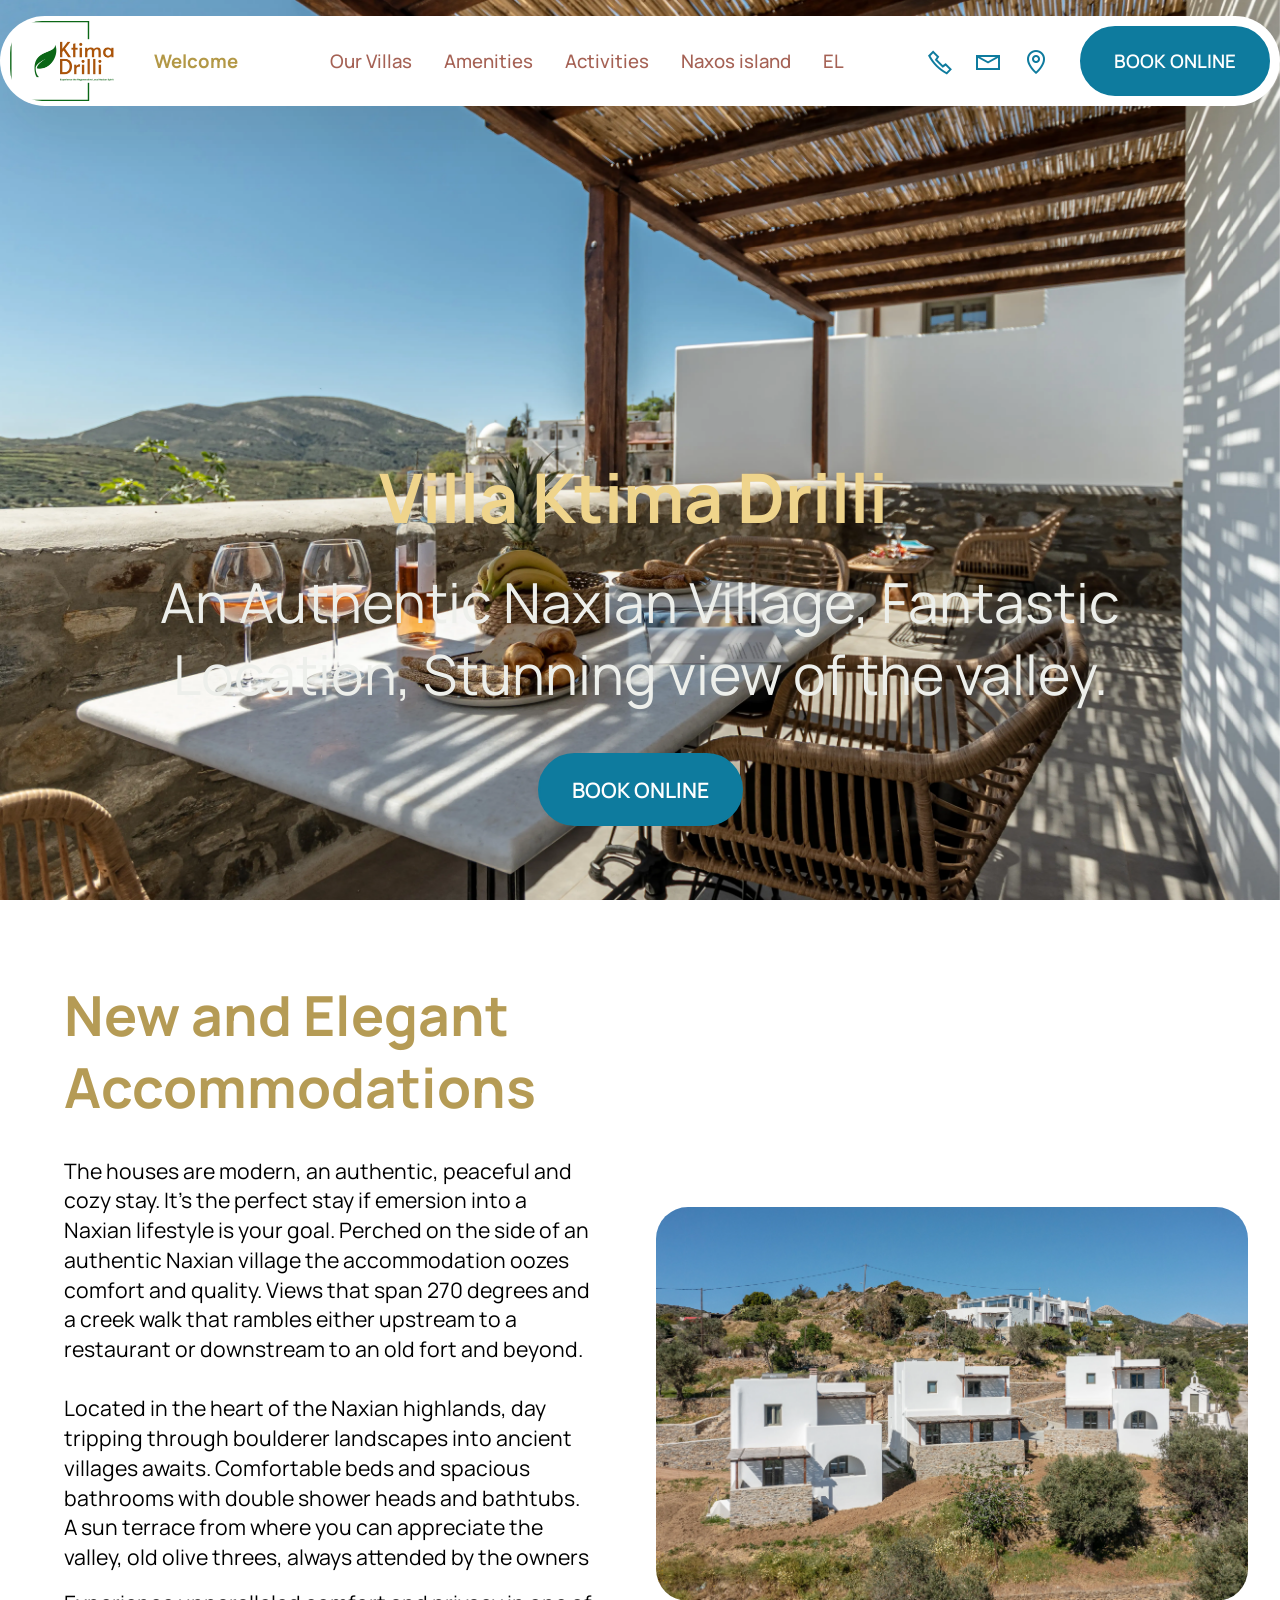
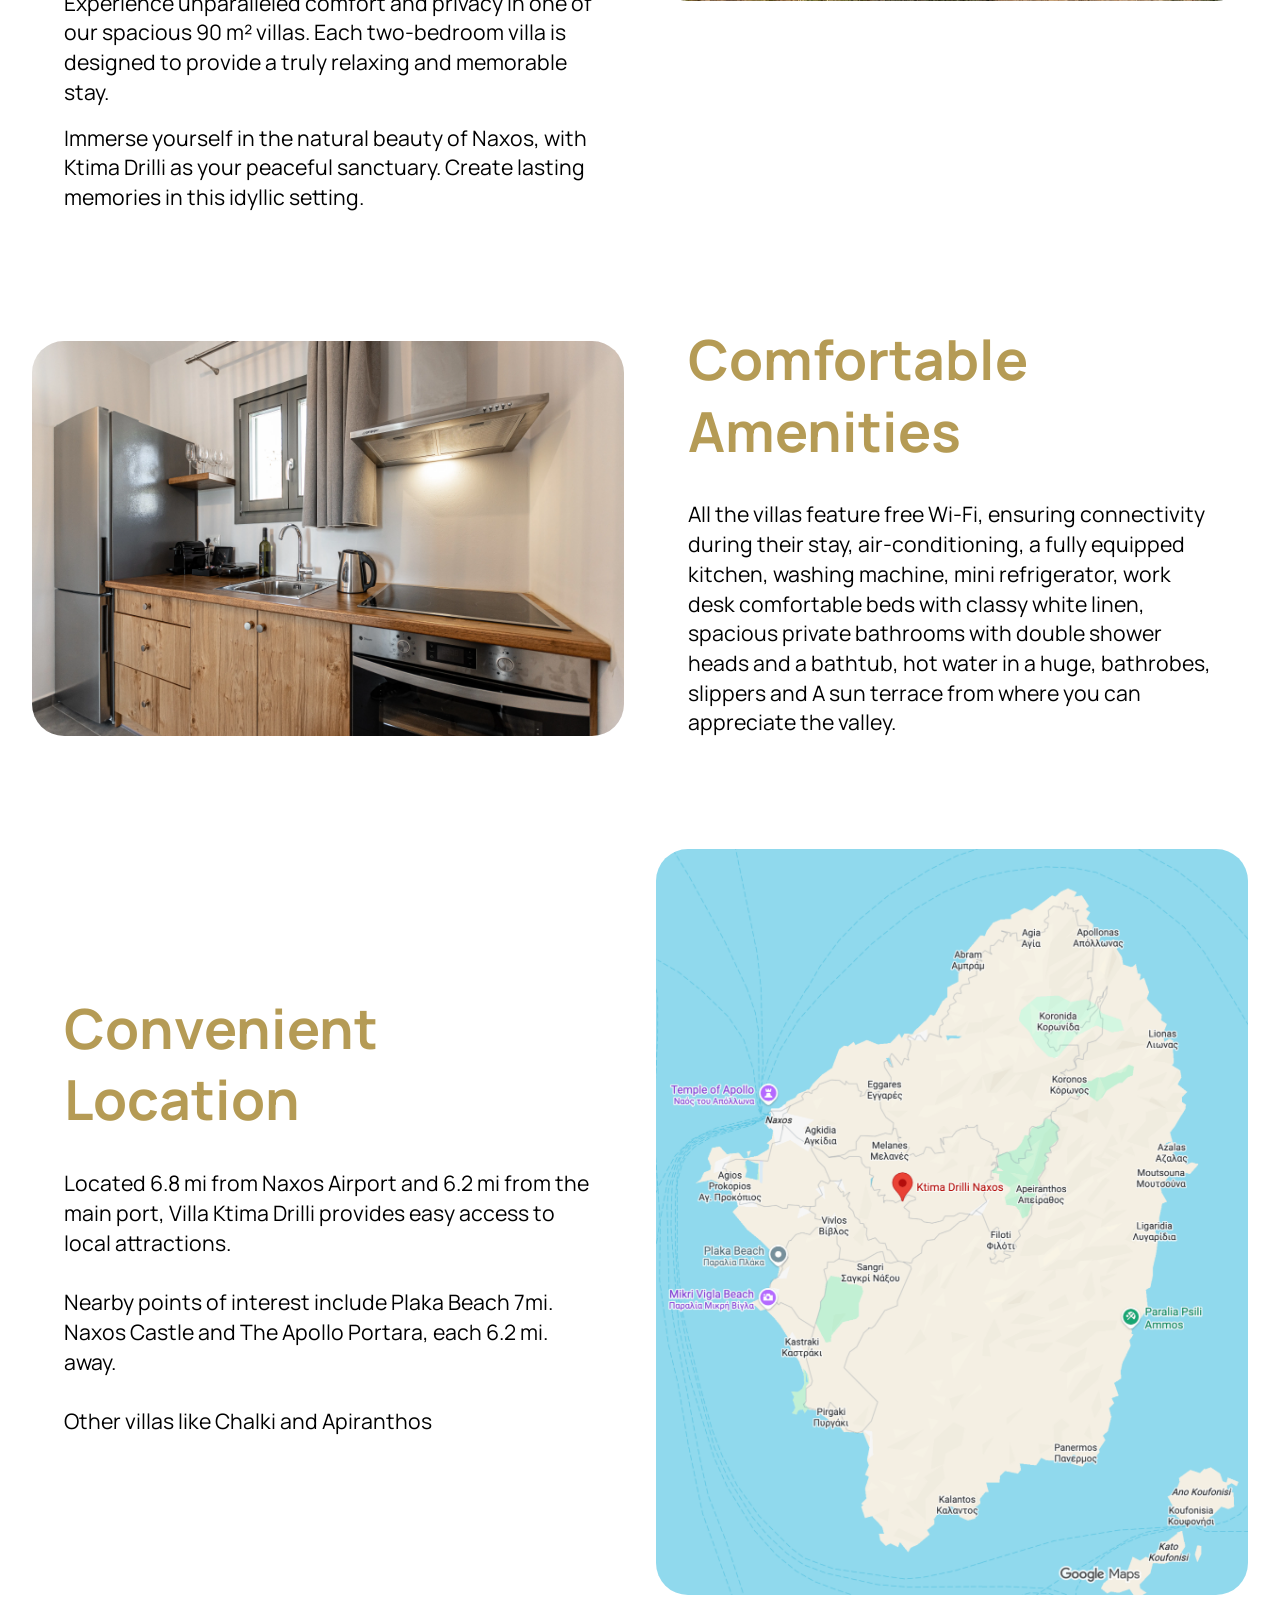
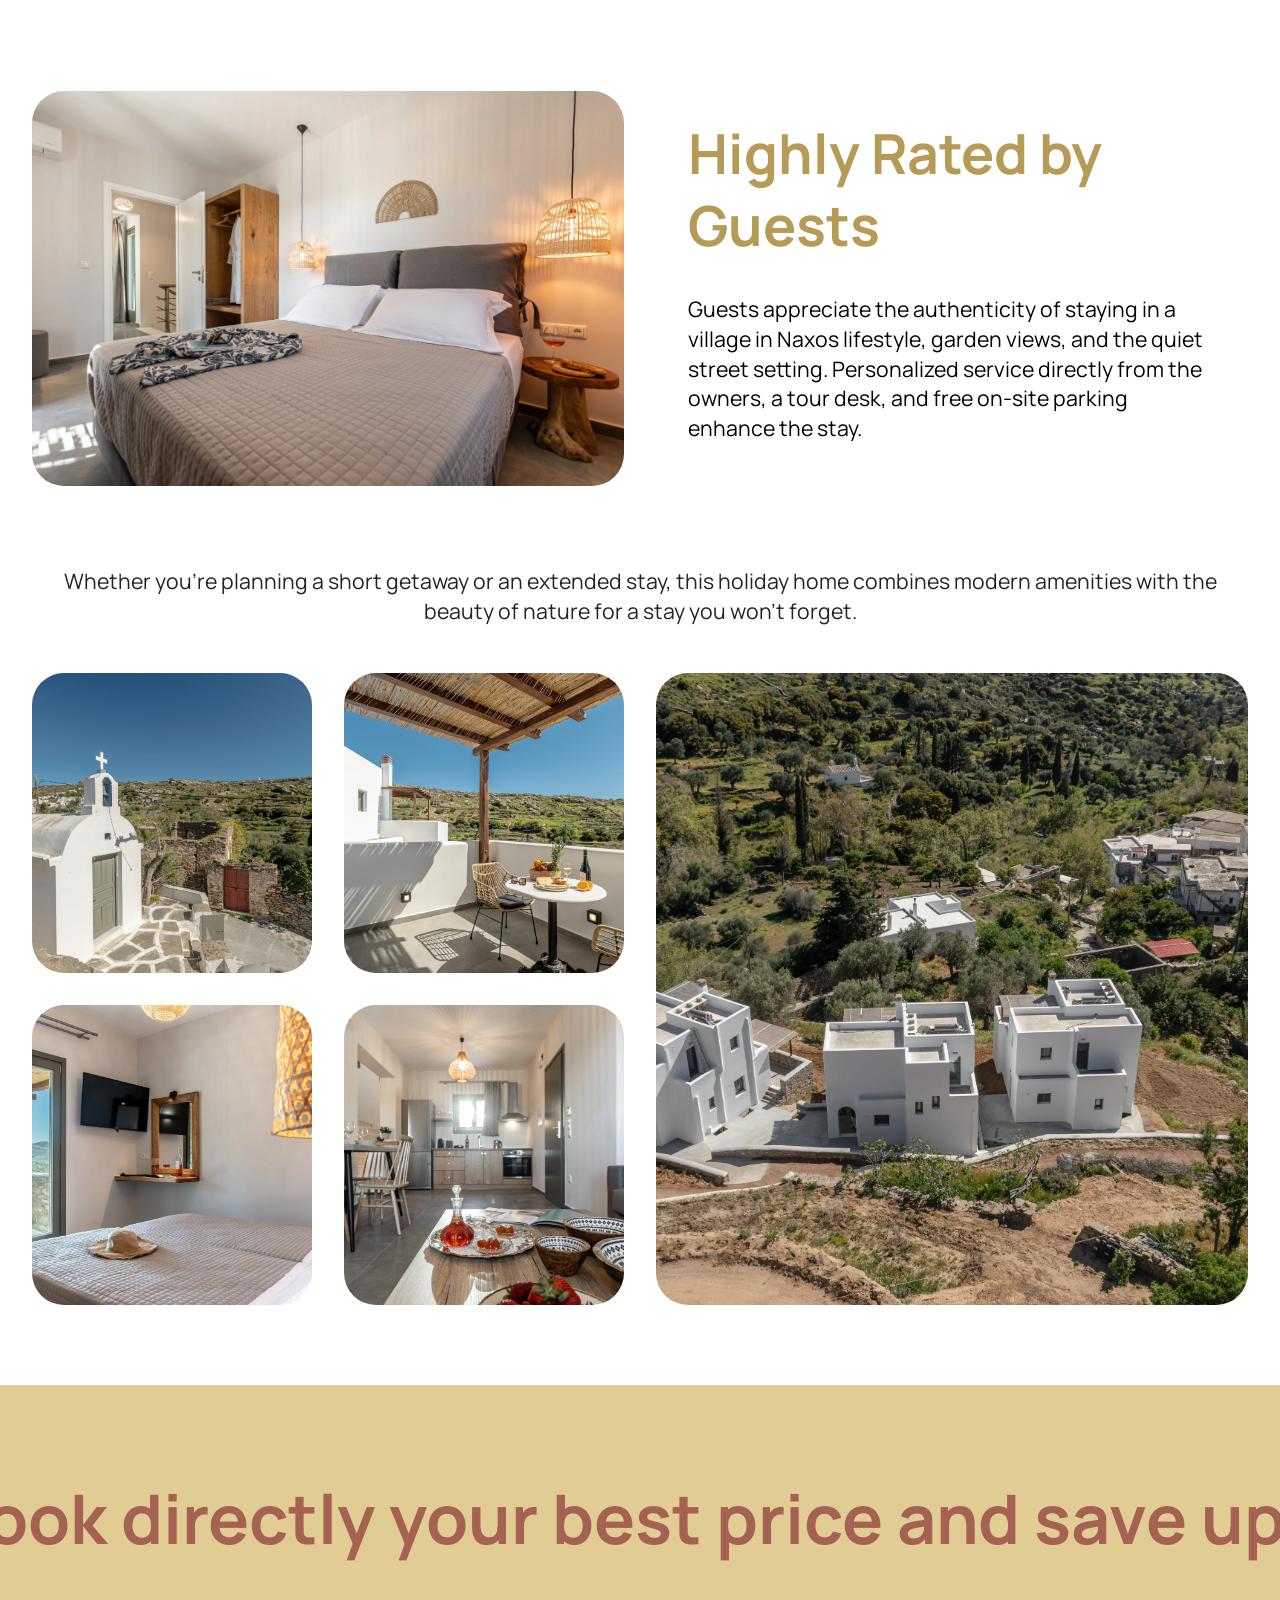
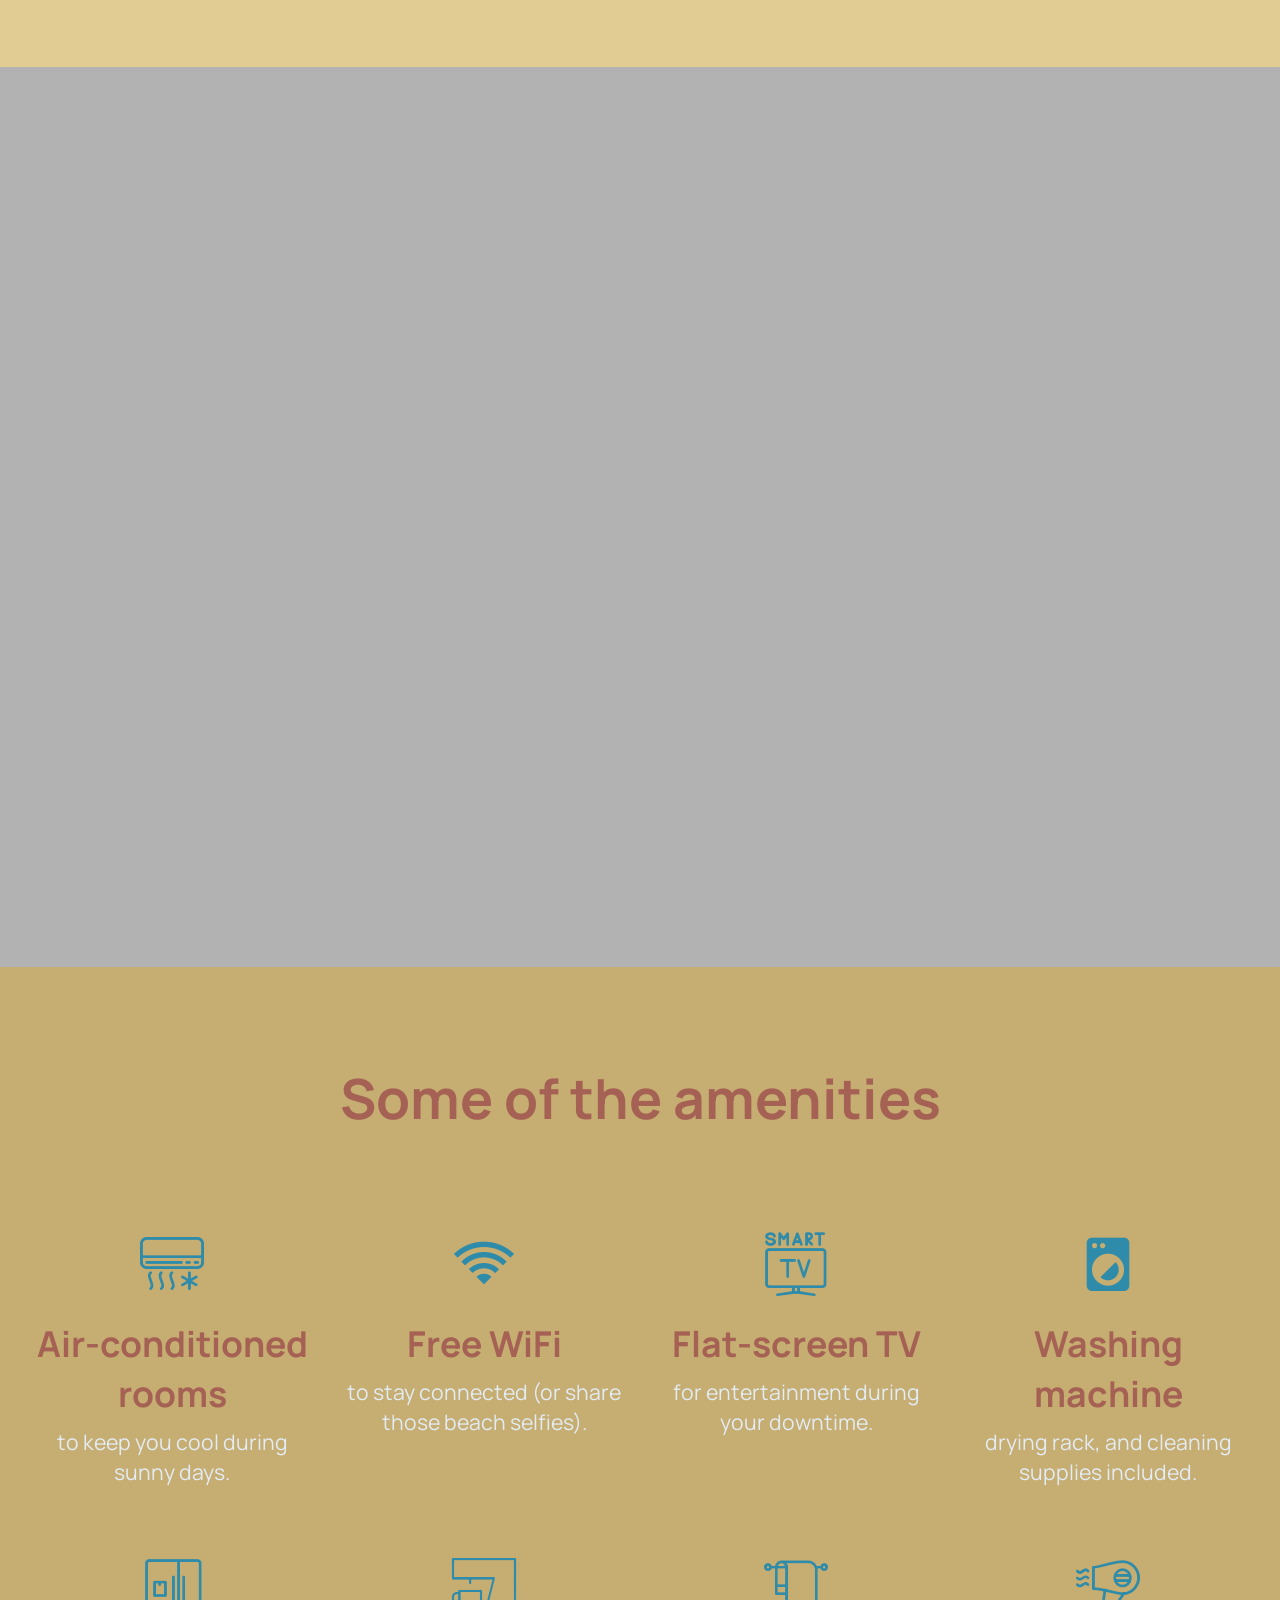
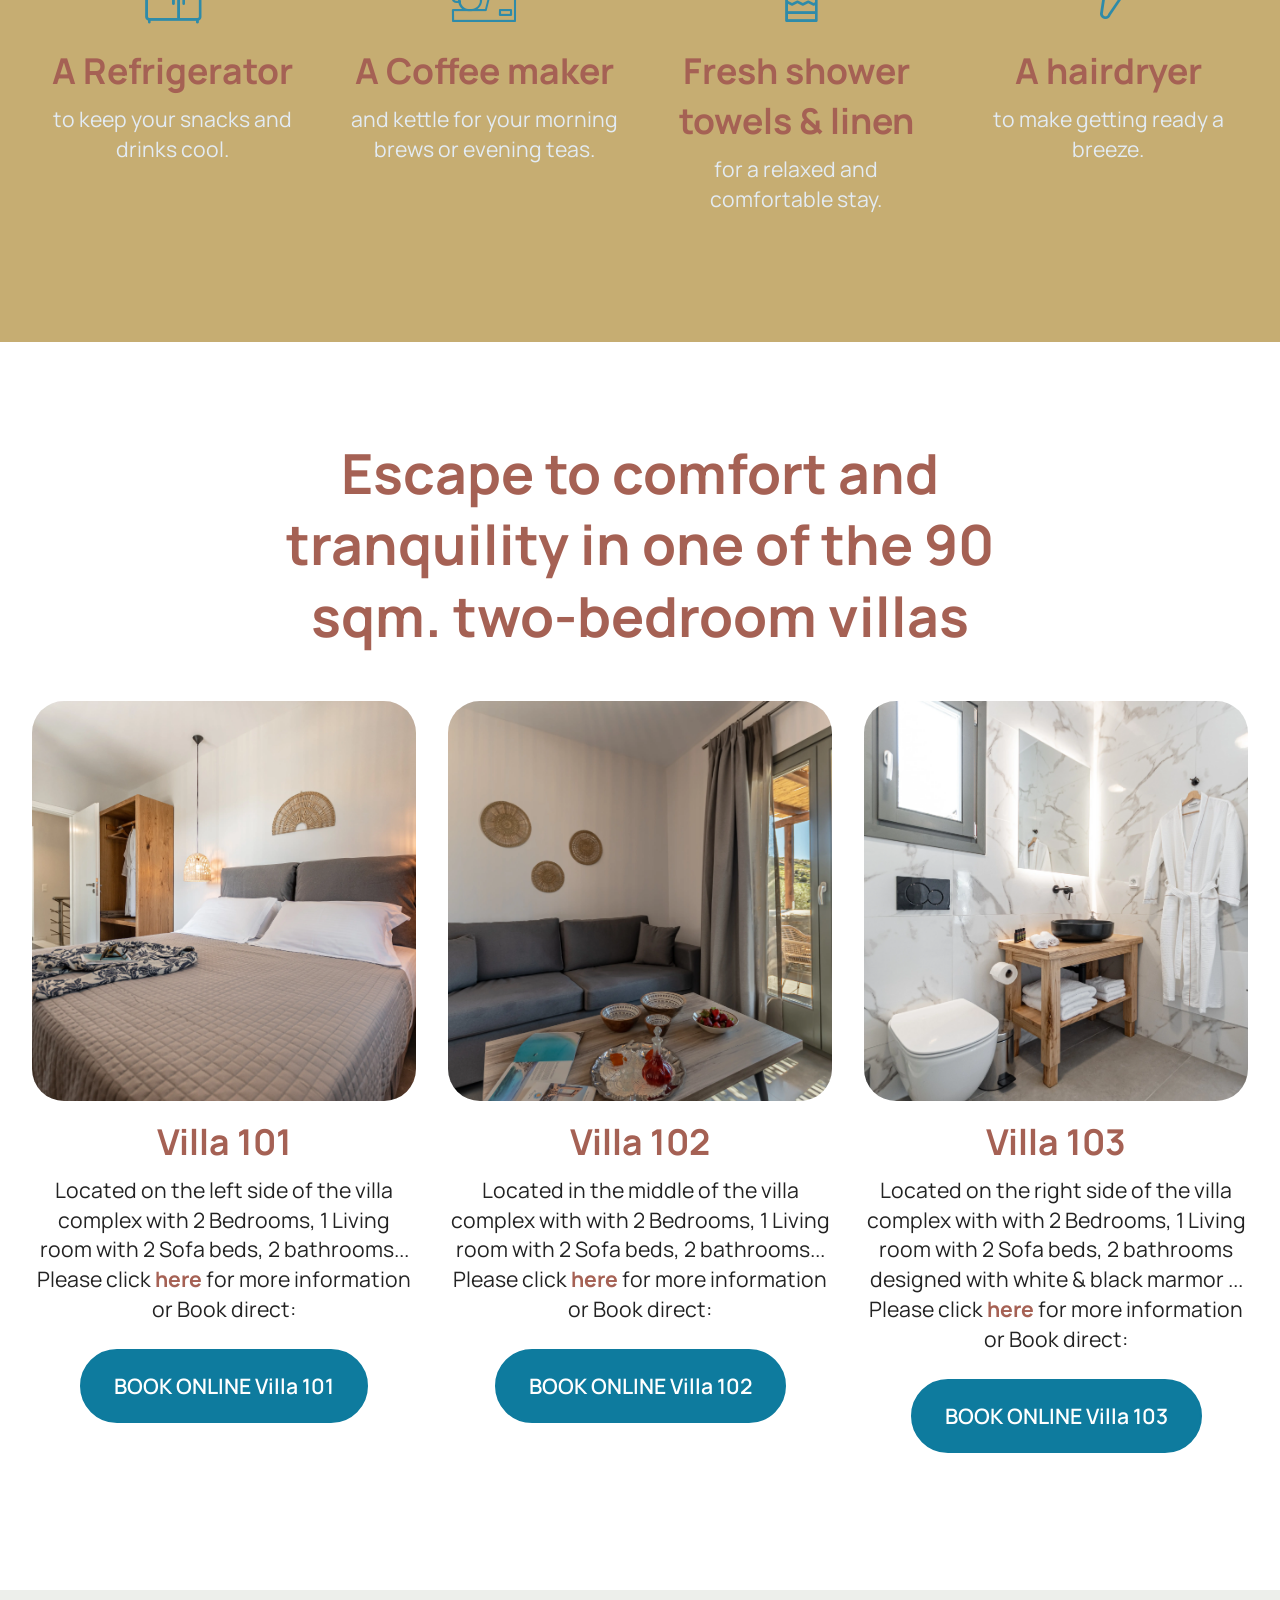
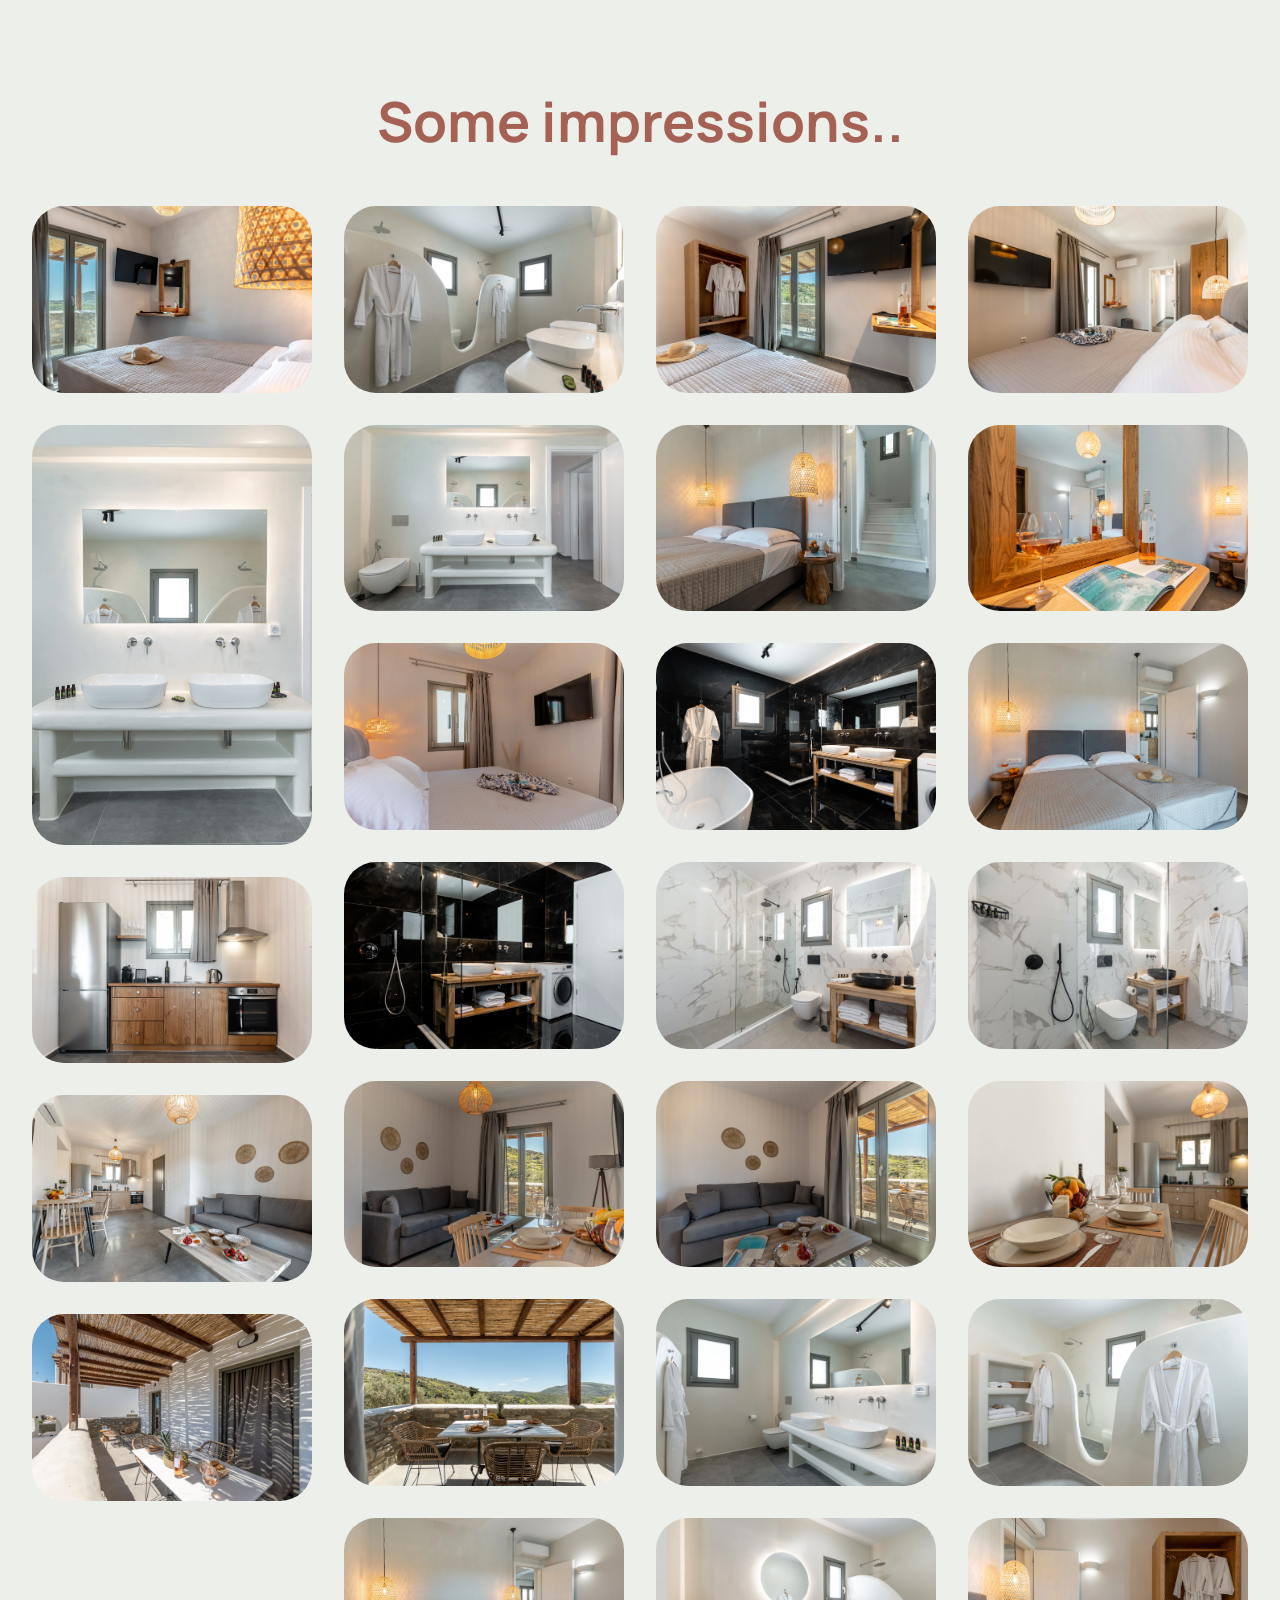
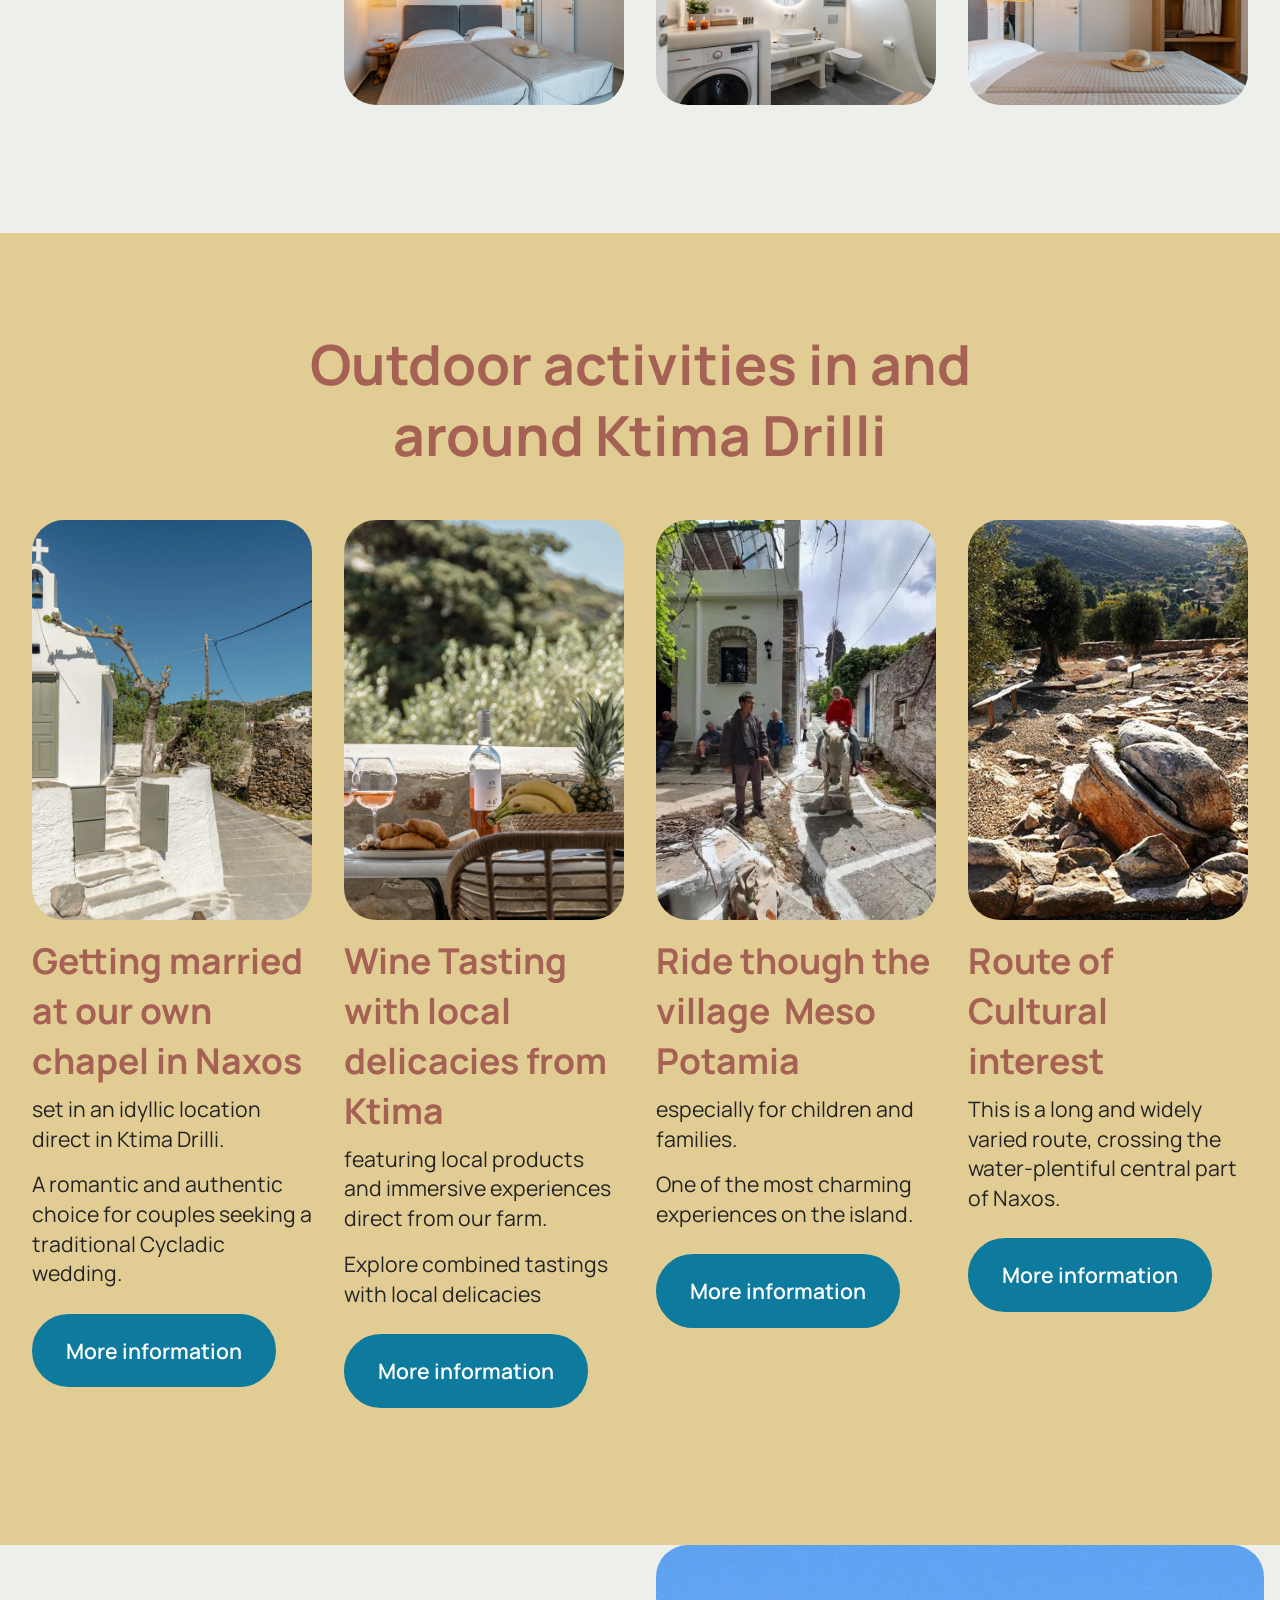
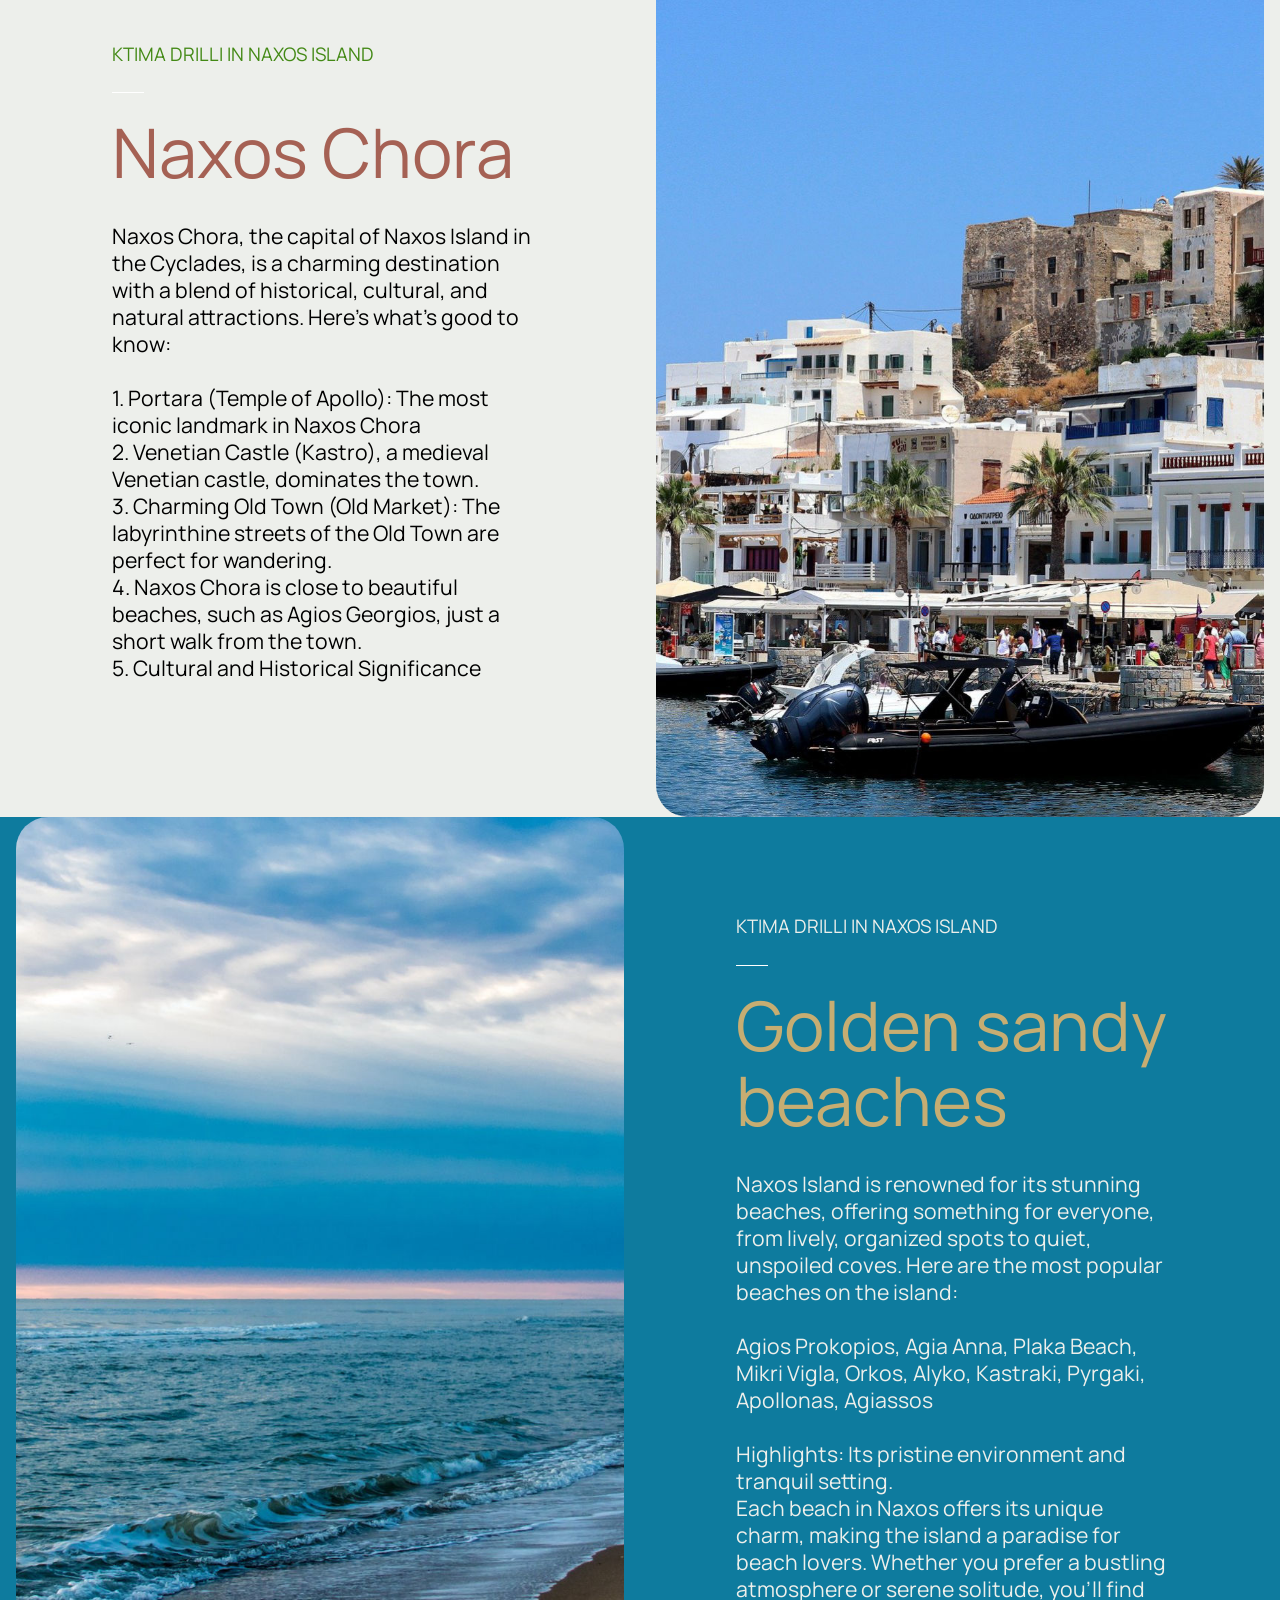
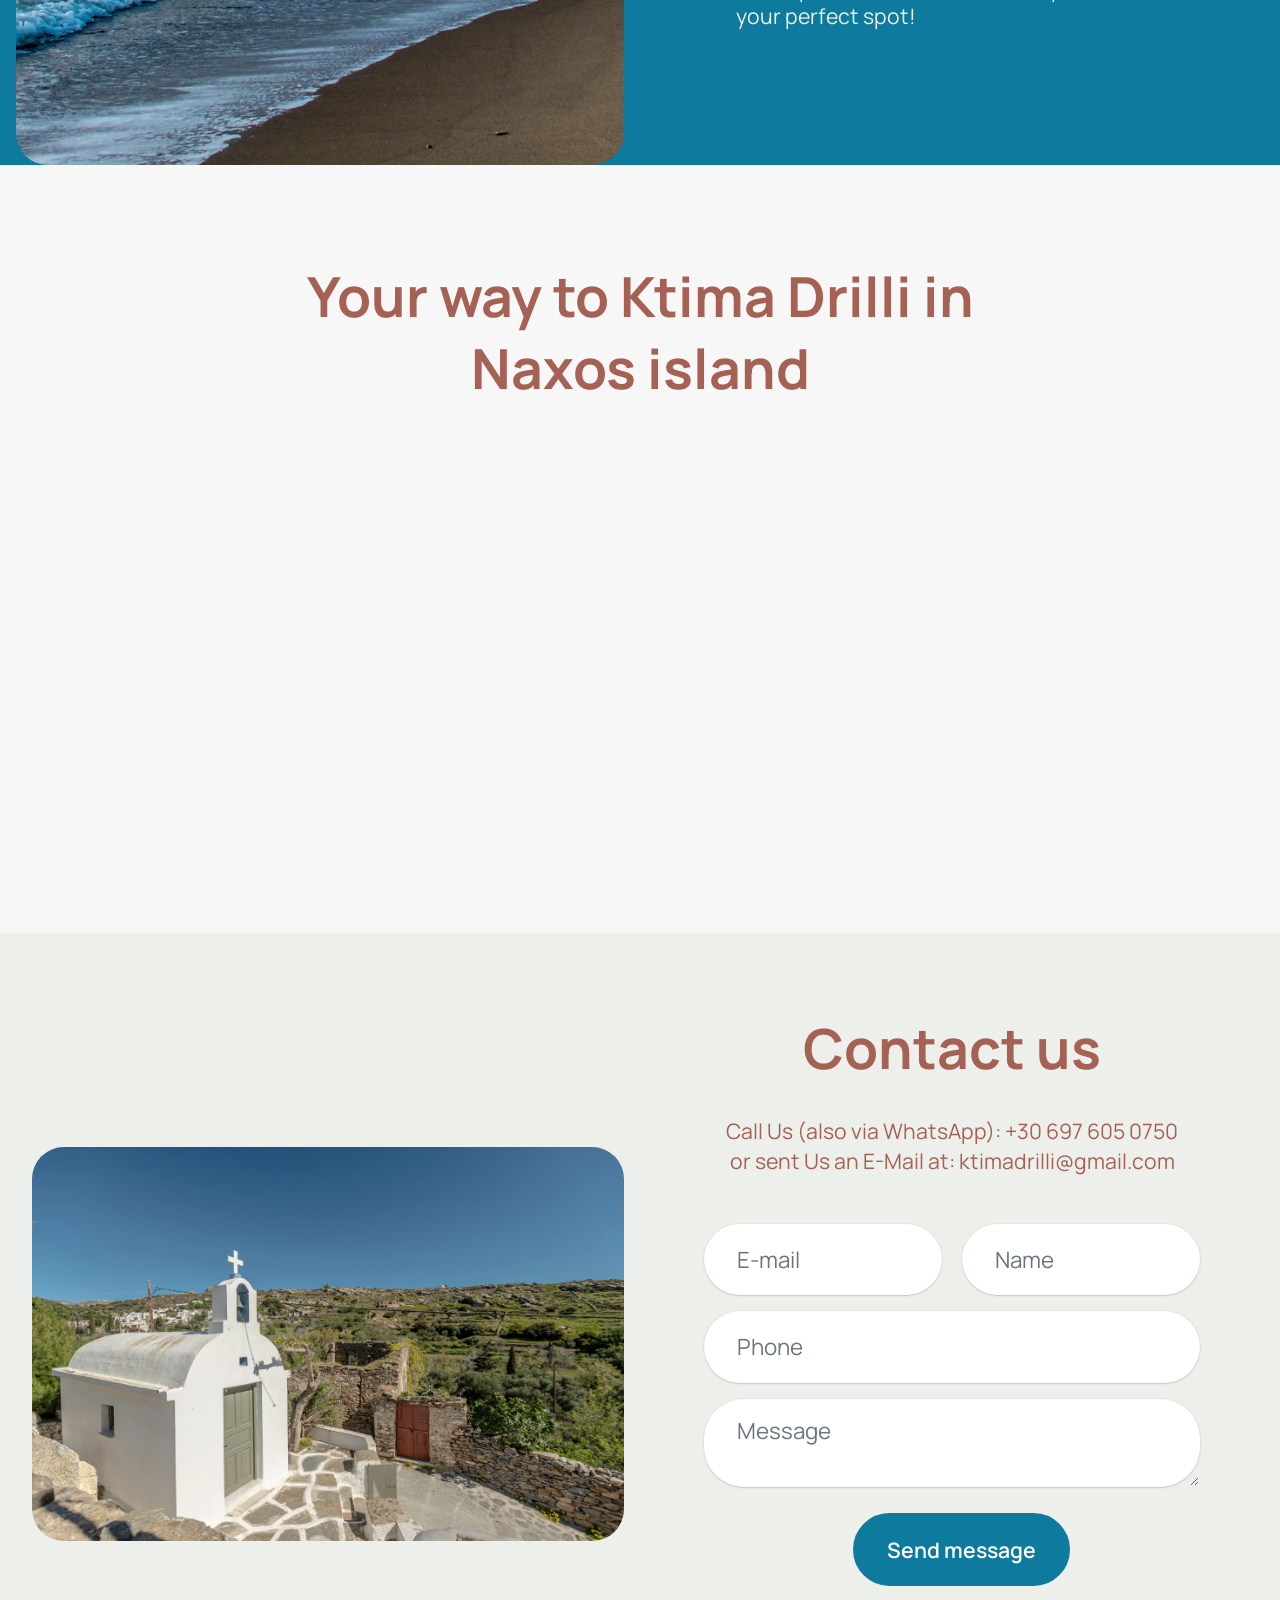
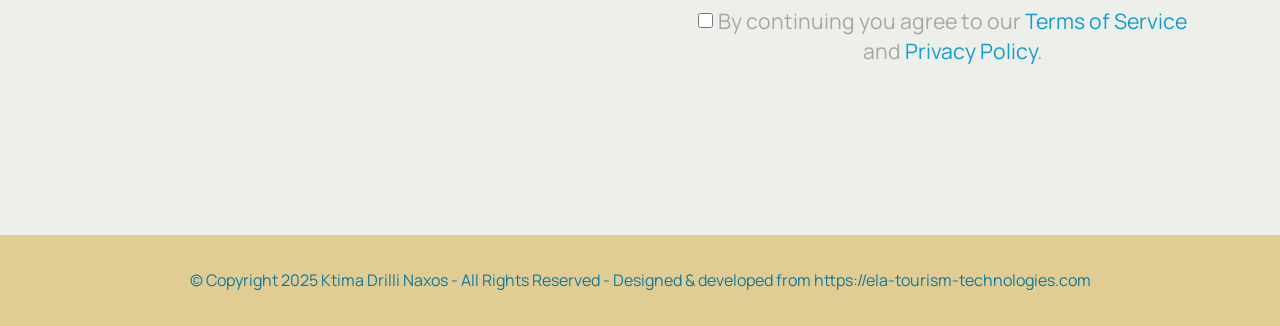
==== commit 0ee4ee38: "create github pages" ====
--- a/index.html
+++ b/index.html
@@ -25,7 +25,7 @@
   <link rel="stylesheet" href="assets/gallery/style.css">
   <link rel="preload" href="https://fonts.googleapis.com/css2?family=Manrope:wght@400;700&display=swap&display=swap" as="style" onload="this.onload=null;this.rel='stylesheet'">
   <noscript><link rel="stylesheet" href="https://fonts.googleapis.com/css2?family=Manrope:wght@400;700&display=swap&display=swap"></noscript>
-  <link rel="preload" as="style" href="assets/mobirise/css/mbr-additional.css?v=RM4WDW"><link rel="stylesheet" href="assets/mobirise/css/mbr-additional.css?v=RM4WDW" type="text/css">
+  <link rel="preload" as="style" href="assets/mobirise/css/mbr-additional.css?v=xLMRdZ"><link rel="stylesheet" href="assets/mobirise/css/mbr-additional.css?v=xLMRdZ" type="text/css">
 
   
   
@@ -493,8 +493,8 @@
         </div>
         <div class="row mbr-gallery mbr-masonry" data-masonry="{&quot;percentPosition&quot;: true }">
             <div class="col-12 col-md-6 col-lg-3 item gallery-image">
-                <div class="item-wrapper" data-toggle="modal" data-bs-toggle="modal" data-target="#vpLupi2y0z-modal" data-bs-target="#vpLupi2y0z-modal">
-                    <img class="w-100" src="assets/images/ktima-drilli-61.webp" alt="" data-slide-to="0" data-bs-slide-to="0" data-target="#lb-vpLupi2y0z" data-bs-target="#lb-vpLupi2y0z">
+                <div class="item-wrapper" data-toggle="modal" data-bs-toggle="modal" data-target="#vpLuLclvkH-modal" data-bs-target="#vpLuLclvkH-modal">
+                    <img class="w-100" src="assets/images/ktima-drilli-61.webp" alt="" data-slide-to="0" data-bs-slide-to="0" data-target="#lb-vpLuLclvkH" data-bs-target="#lb-vpLuLclvkH">
                     <div class="icon-wrapper">
                         <span class="mobi-mbri mobi-mbri-search mbr-iconfont mbr-iconfont-btn"></span>
                     </div>
@@ -502,8 +502,8 @@
                 
             </div>
             <div class="col-12 col-md-6 col-lg-3 item gallery-image">
-                <div class="item-wrapper" data-toggle="modal" data-bs-toggle="modal" data-target="#vpLupi2y0z-modal" data-bs-target="#vpLupi2y0z-modal">
-                    <img class="w-100" src="assets/images/ktima-drilli-116.webp" alt="" data-slide-to="1" data-bs-slide-to="1" data-target="#lb-vpLupi2y0z" data-bs-target="#lb-vpLupi2y0z">
+                <div class="item-wrapper" data-toggle="modal" data-bs-toggle="modal" data-target="#vpLuLclvkH-modal" data-bs-target="#vpLuLclvkH-modal">
+                    <img class="w-100" src="assets/images/ktima-drilli-116.webp" alt="" data-slide-to="1" data-bs-slide-to="1" data-target="#lb-vpLuLclvkH" data-bs-target="#lb-vpLuLclvkH">
                     <div class="icon-wrapper">
                         <span class="mobi-mbri mobi-mbri-search mbr-iconfont mbr-iconfont-btn"></span>
                     </div>
@@ -511,8 +511,8 @@
                 
             </div>
             <div class="col-12 col-md-6 col-lg-3 item gallery-image">
-                <div class="item-wrapper" data-toggle="modal" data-bs-toggle="modal" data-target="#vpLupi2y0z-modal" data-bs-target="#vpLupi2y0z-modal">
-                    <img class="w-100" src="assets/images/ktima-drilli-62.webp" alt="" data-slide-to="2" data-bs-slide-to="2" data-target="#lb-vpLupi2y0z" data-bs-target="#lb-vpLupi2y0z">
+                <div class="item-wrapper" data-toggle="modal" data-bs-toggle="modal" data-target="#vpLuLclvkH-modal" data-bs-target="#vpLuLclvkH-modal">
+                    <img class="w-100" src="assets/images/ktima-drilli-62.webp" alt="" data-slide-to="2" data-bs-slide-to="2" data-target="#lb-vpLuLclvkH" data-bs-target="#lb-vpLuLclvkH">
                     <div class="icon-wrapper">
                         <span class="mobi-mbri mobi-mbri-search mbr-iconfont mbr-iconfont-btn"></span>
                     </div>
@@ -520,8 +520,8 @@
                 
             </div>
             <div class="col-12 col-md-6 col-lg-3 item gallery-image">
-                <div class="item-wrapper" data-toggle="modal" data-bs-toggle="modal" data-target="#vpLupi2y0z-modal" data-bs-target="#vpLupi2y0z-modal">
-                    <img class="w-100" src="assets/images/ktima-drilli-101.webp" alt="" data-slide-to="3" data-bs-slide-to="3" data-target="#lb-vpLupi2y0z" data-bs-target="#lb-vpLupi2y0z">
+                <div class="item-wrapper" data-toggle="modal" data-bs-toggle="modal" data-target="#vpLuLclvkH-modal" data-bs-target="#vpLuLclvkH-modal">
+                    <img class="w-100" src="assets/images/ktima-drilli-101.webp" alt="" data-slide-to="3" data-bs-slide-to="3" data-target="#lb-vpLuLclvkH" data-bs-target="#lb-vpLuLclvkH">
                     <div class="icon-wrapper">
                         <span class="mobi-mbri mobi-mbri-search mbr-iconfont mbr-iconfont-btn"></span>
                     </div>
@@ -529,8 +529,8 @@
                 
             </div>
             <div class="col-12 col-md-6 col-lg-3 item gallery-image">
-                <div class="item-wrapper" data-toggle="modal" data-bs-toggle="modal" data-target="#vpLupi2y0z-modal" data-bs-target="#vpLupi2y0z-modal">
-                    <img class="w-100" src="assets/images/ktima-drilli-120.webp" alt="" data-slide-to="4" data-bs-slide-to="4" data-target="#lb-vpLupi2y0z" data-bs-target="#lb-vpLupi2y0z">
+                <div class="item-wrapper" data-toggle="modal" data-bs-toggle="modal" data-target="#vpLuLclvkH-modal" data-bs-target="#vpLuLclvkH-modal">
+                    <img class="w-100" src="assets/images/ktima-drilli-120.webp" alt="" data-slide-to="4" data-bs-slide-to="4" data-target="#lb-vpLuLclvkH" data-bs-target="#lb-vpLuLclvkH">
                     <div class="icon-wrapper">
                         <span class="mobi-mbri mobi-mbri-search mbr-iconfont mbr-iconfont-btn"></span>
                     </div>
@@ -538,8 +538,8 @@
                 
             </div>
             <div class="col-12 col-md-6 col-lg-3 item gallery-image">
-                <div class="item-wrapper" data-toggle="modal" data-bs-toggle="modal" data-target="#vpLupi2y0z-modal" data-bs-target="#vpLupi2y0z-modal">
-                    <img class="w-100" src="assets/images/ktima-drilli-119.webp" alt="" data-slide-to="5" data-bs-slide-to="5" data-target="#lb-vpLupi2y0z" data-bs-target="#lb-vpLupi2y0z">
+                <div class="item-wrapper" data-toggle="modal" data-bs-toggle="modal" data-target="#vpLuLclvkH-modal" data-bs-target="#vpLuLclvkH-modal">
+                    <img class="w-100" src="assets/images/ktima-drilli-119.webp" alt="" data-slide-to="5" data-bs-slide-to="5" data-target="#lb-vpLuLclvkH" data-bs-target="#lb-vpLuLclvkH">
                     <div class="icon-wrapper">
                         <span class="mobi-mbri mobi-mbri-search mbr-iconfont mbr-iconfont-btn"></span>
                     </div>
@@ -547,173 +547,173 @@
                 
             </div>
             <div class="col-12 col-md-6 col-lg-3 item gallery-image">
-                <div class="item-wrapper" data-toggle="modal" data-bs-toggle="modal" data-target="#vpLupi2y0z-modal" data-bs-target="#vpLupi2y0z-modal">
-                    <img class="w-100" src="assets/images/ktima-drilli-66.webp" alt="" data-slide-to="6" data-bs-slide-to="6" data-target="#lb-vpLupi2y0z" data-bs-target="#lb-vpLupi2y0z">
-                    <div class="icon-wrapper">
-                        <span class="mobi-mbri mobi-mbri-search mbr-iconfont mbr-iconfont-btn"></span>
-                    </div>
-                </div>
-                
-            </div><div class="col-12 col-md-6 col-lg-3 item gallery-image">
-                <div class="item-wrapper" data-toggle="modal" data-bs-toggle="modal" data-target="#vpLupi2y0z-modal" data-bs-target="#vpLupi2y0z-modal">
-                    <img class="w-100" src="assets/images/ktima-drilli-69.webp" alt="" data-slide-to="7" data-bs-slide-to="7" data-target="#lb-vpLupi2y0z" data-bs-target="#lb-vpLupi2y0z">
-                    <div class="icon-wrapper">
-                        <span class="mobi-mbri mobi-mbri-search mbr-iconfont mbr-iconfont-btn"></span>
-                    </div>
-                </div>
-                
-            </div><div class="col-12 col-md-6 col-lg-3 item gallery-image">
-                <div class="item-wrapper" data-toggle="modal" data-bs-toggle="modal" data-target="#vpLupi2y0z-modal" data-bs-target="#vpLupi2y0z-modal">
-                    <img class="w-100" src="assets/images/ktima-drilli-68.webp" alt="" data-slide-to="8" data-bs-slide-to="8" data-target="#lb-vpLupi2y0z" data-bs-target="#lb-vpLupi2y0z">
-                    <div class="icon-wrapper">
-                        <span class="mobi-mbri mobi-mbri-search mbr-iconfont mbr-iconfont-btn"></span>
-                    </div>
-                </div>
-                
-            </div><div class="col-12 col-md-6 col-lg-3 item gallery-image">
-                <div class="item-wrapper" data-toggle="modal" data-bs-toggle="modal" data-target="#vpLupi2y0z-modal" data-bs-target="#vpLupi2y0z-modal">
-                    <img class="w-100" src="assets/images/ktima-drilli-85.webp" alt="" data-slide-to="9" data-bs-slide-to="9" data-target="#lb-vpLupi2y0z" data-bs-target="#lb-vpLupi2y0z">
-                    <div class="icon-wrapper">
-                        <span class="mobi-mbri mobi-mbri-search mbr-iconfont mbr-iconfont-btn"></span>
-                    </div>
-                </div>
-                
-            </div><div class="col-12 col-md-6 col-lg-3 item gallery-image">
-                <div class="item-wrapper" data-toggle="modal" data-bs-toggle="modal" data-target="#vpLupi2y0z-modal" data-bs-target="#vpLupi2y0z-modal">
-                    <img class="w-100" src="assets/images/ktima-drilli-136.webp" alt="" data-slide-to="10" data-bs-slide-to="10" data-target="#lb-vpLupi2y0z" data-bs-target="#lb-vpLupi2y0z">
-                    <div class="icon-wrapper">
-                        <span class="mobi-mbri mobi-mbri-search mbr-iconfont mbr-iconfont-btn"></span>
-                    </div>
-                </div>
-                
-            </div><div class="col-12 col-md-6 col-lg-3 item gallery-image">
-                <div class="item-wrapper" data-toggle="modal" data-bs-toggle="modal" data-target="#vpLupi2y0z-modal" data-bs-target="#vpLupi2y0z-modal">
-                    <img class="w-100" src="assets/images/ktima-drilli-141.webp" alt="" data-slide-to="11" data-bs-slide-to="11" data-target="#lb-vpLupi2y0z" data-bs-target="#lb-vpLupi2y0z">
-                    <div class="icon-wrapper">
-                        <span class="mobi-mbri mobi-mbri-search mbr-iconfont mbr-iconfont-btn"></span>
-                    </div>
-                </div>
-                
-            </div><div class="col-12 col-md-6 col-lg-3 item gallery-image">
-                <div class="item-wrapper" data-toggle="modal" data-bs-toggle="modal" data-target="#vpLupi2y0z-modal" data-bs-target="#vpLupi2y0z-modal">
-                    <img class="w-100" src="assets/images/ktima-drilli-131.webp" alt="" data-slide-to="12" data-bs-slide-to="12" data-target="#lb-vpLupi2y0z" data-bs-target="#lb-vpLupi2y0z">
-                    <div class="icon-wrapper">
-                        <span class="mobi-mbri mobi-mbri-search mbr-iconfont mbr-iconfont-btn"></span>
-                    </div>
-                </div>
-                
-            </div><div class="col-12 col-md-6 col-lg-3 item gallery-image">
-                <div class="item-wrapper" data-toggle="modal" data-bs-toggle="modal" data-target="#vpLupi2y0z-modal" data-bs-target="#vpLupi2y0z-modal">
-                    <img class="w-100" src="assets/images/ktima-drilli-128.webp" alt="" data-slide-to="13" data-bs-slide-to="13" data-target="#lb-vpLupi2y0z" data-bs-target="#lb-vpLupi2y0z">
-                    <div class="icon-wrapper">
-                        <span class="mobi-mbri mobi-mbri-search mbr-iconfont mbr-iconfont-btn"></span>
-                    </div>
-                </div>
-                
-            </div><div class="col-12 col-md-6 col-lg-3 item gallery-image">
-                <div class="item-wrapper" data-toggle="modal" data-bs-toggle="modal" data-target="#vpLupi2y0z-modal" data-bs-target="#vpLupi2y0z-modal">
-                    <img class="w-100" src="assets/images/ktima-drilli-22.webp" alt="" data-slide-to="14" data-bs-slide-to="14" data-target="#lb-vpLupi2y0z" data-bs-target="#lb-vpLupi2y0z">
-                    <div class="icon-wrapper">
-                        <span class="mobi-mbri mobi-mbri-search mbr-iconfont mbr-iconfont-btn"></span>
-                    </div>
-                </div>
-                
-            </div><div class="col-12 col-md-6 col-lg-3 item gallery-image">
-                <div class="item-wrapper" data-toggle="modal" data-bs-toggle="modal" data-target="#vpLupi2y0z-modal" data-bs-target="#vpLupi2y0z-modal">
-                    <img class="w-100" src="assets/images/ktima-drilli-17.webp" alt="" data-slide-to="15" data-bs-slide-to="15" data-target="#lb-vpLupi2y0z" data-bs-target="#lb-vpLupi2y0z">
-                    <div class="icon-wrapper">
-                        <span class="mobi-mbri mobi-mbri-search mbr-iconfont mbr-iconfont-btn"></span>
-                    </div>
-                </div>
-                
-            </div><div class="col-12 col-md-6 col-lg-3 item gallery-image">
-                <div class="item-wrapper" data-toggle="modal" data-bs-toggle="modal" data-target="#vpLupi2y0z-modal" data-bs-target="#vpLupi2y0z-modal">
-                    <img class="w-100" src="assets/images/ktima-drilli-20.webp" alt="" data-slide-to="16" data-bs-slide-to="16" data-target="#lb-vpLupi2y0z" data-bs-target="#lb-vpLupi2y0z">
-                    <div class="icon-wrapper">
-                        <span class="mobi-mbri mobi-mbri-search mbr-iconfont mbr-iconfont-btn"></span>
-                    </div>
-                </div>
-                
-            </div><div class="col-12 col-md-6 col-lg-3 item gallery-image">
-                <div class="item-wrapper" data-toggle="modal" data-bs-toggle="modal" data-target="#vpLupi2y0z-modal" data-bs-target="#vpLupi2y0z-modal">
-                    <img class="w-100" src="assets/images/ktima-drilli-16.webp" alt="" data-slide-to="17" data-bs-slide-to="17" data-target="#lb-vpLupi2y0z" data-bs-target="#lb-vpLupi2y0z">
-                    <div class="icon-wrapper">
-                        <span class="mobi-mbri mobi-mbri-search mbr-iconfont mbr-iconfont-btn"></span>
-                    </div>
-                </div>
-                
-            </div><div class="col-12 col-md-6 col-lg-3 item gallery-image">
-                <div class="item-wrapper" data-toggle="modal" data-bs-toggle="modal" data-target="#vpLupi2y0z-modal" data-bs-target="#vpLupi2y0z-modal">
-                    <img class="w-100" src="assets/images/ktima-drilli-31.webp" alt="" data-slide-to="18" data-bs-slide-to="18" data-target="#lb-vpLupi2y0z" data-bs-target="#lb-vpLupi2y0z">
-                    <div class="icon-wrapper">
-                        <span class="mobi-mbri mobi-mbri-search mbr-iconfont mbr-iconfont-btn"></span>
-                    </div>
-                </div>
-                
-            </div><div class="col-12 col-md-6 col-lg-3 item gallery-image">
-                <div class="item-wrapper" data-toggle="modal" data-bs-toggle="modal" data-target="#vpLupi2y0z-modal" data-bs-target="#vpLupi2y0z-modal">
-                    <img class="w-100" src="assets/images/ktima-drilli-36.webp" alt="" data-slide-to="19" data-bs-slide-to="19" data-target="#lb-vpLupi2y0z" data-bs-target="#lb-vpLupi2y0z">
-                    <div class="icon-wrapper">
-                        <span class="mobi-mbri mobi-mbri-search mbr-iconfont mbr-iconfont-btn"></span>
-                    </div>
-                </div>
-                
-            </div><div class="col-12 col-md-6 col-lg-3 item gallery-image">
-                <div class="item-wrapper" data-toggle="modal" data-bs-toggle="modal" data-target="#vpLupi2y0z-modal" data-bs-target="#vpLupi2y0z-modal">
-                    <img class="w-100" src="assets/images/ktima-drilli-125.webp" alt="" data-slide-to="20" data-bs-slide-to="20" data-target="#lb-vpLupi2y0z" data-bs-target="#lb-vpLupi2y0z">
-                    <div class="icon-wrapper">
-                        <span class="mobi-mbri mobi-mbri-search mbr-iconfont mbr-iconfont-btn"></span>
-                    </div>
-                </div>
-                
-            </div><div class="col-12 col-md-6 col-lg-3 item gallery-image">
-                <div class="item-wrapper" data-toggle="modal" data-bs-toggle="modal" data-target="#vpLupi2y0z-modal" data-bs-target="#vpLupi2y0z-modal">
-                    <img class="w-100" src="assets/images/ktima-drilli-118.webp" alt="" data-slide-to="21" data-bs-slide-to="21" data-target="#lb-vpLupi2y0z" data-bs-target="#lb-vpLupi2y0z">
-                    <div class="icon-wrapper">
-                        <span class="mobi-mbri mobi-mbri-search mbr-iconfont mbr-iconfont-btn"></span>
-                    </div>
-                </div>
-                
-            </div><div class="col-12 col-md-6 col-lg-3 item gallery-image">
-                <div class="item-wrapper" data-toggle="modal" data-bs-toggle="modal" data-target="#vpLupi2y0z-modal" data-bs-target="#vpLupi2y0z-modal">
-                    <img class="w-100" src="assets/images/ktima-drilli-42.webp" alt="" data-slide-to="22" data-bs-slide-to="22" data-target="#lb-vpLupi2y0z" data-bs-target="#lb-vpLupi2y0z">
-                    <div class="icon-wrapper">
-                        <span class="mobi-mbri mobi-mbri-search mbr-iconfont mbr-iconfont-btn"></span>
-                    </div>
-                </div>
-                
-            </div><div class="col-12 col-md-6 col-lg-3 item gallery-image">
-                <div class="item-wrapper" data-toggle="modal" data-bs-toggle="modal" data-target="#vpLupi2y0z-modal" data-bs-target="#vpLupi2y0z-modal">
-                    <img class="w-100" src="assets/images/ktima-drilli-68.webp" alt="" data-slide-to="23" data-bs-slide-to="23" data-target="#lb-vpLupi2y0z" data-bs-target="#lb-vpLupi2y0z">
-                    <div class="icon-wrapper">
-                        <span class="mobi-mbri mobi-mbri-search mbr-iconfont mbr-iconfont-btn"></span>
-                    </div>
-                </div>
-                
-            </div><div class="col-12 col-md-6 col-lg-3 item gallery-image">
-                <div class="item-wrapper" data-toggle="modal" data-bs-toggle="modal" data-target="#vpLupi2y0z-modal" data-bs-target="#vpLupi2y0z-modal">
-                    <img class="w-100" src="assets/images/ktima-drilli-72.webp" alt="" data-slide-to="24" data-bs-slide-to="24" data-target="#lb-vpLupi2y0z" data-bs-target="#lb-vpLupi2y0z">
-                    <div class="icon-wrapper">
-                        <span class="mobi-mbri mobi-mbri-search mbr-iconfont mbr-iconfont-btn"></span>
-                    </div>
-                </div>
-                
-            </div><div class="col-12 col-md-6 col-lg-3 item gallery-image">
-                <div class="item-wrapper" data-toggle="modal" data-bs-toggle="modal" data-target="#vpLupi2y0z-modal" data-bs-target="#vpLupi2y0z-modal">
-                    <img class="w-100" src="assets/images/ktima-drilli-76.webp" alt="" data-slide-to="25" data-bs-slide-to="25" data-target="#lb-vpLupi2y0z" data-bs-target="#lb-vpLupi2y0z">
-                    <div class="icon-wrapper">
-                        <span class="mobi-mbri mobi-mbri-search mbr-iconfont mbr-iconfont-btn"></span>
-                    </div>
-                </div>
-                
-            </div>
-        </div>
-
-        <div class="modal mbr-slider" tabindex="-1" role="dialog" aria-hidden="true" id="vpLupi2y0z-modal">
+                <div class="item-wrapper" data-toggle="modal" data-bs-toggle="modal" data-target="#vpLuLclvkH-modal" data-bs-target="#vpLuLclvkH-modal">
+                    <img class="w-100" src="assets/images/ktima-drilli-66.webp" alt="" data-slide-to="6" data-bs-slide-to="6" data-target="#lb-vpLuLclvkH" data-bs-target="#lb-vpLuLclvkH">
+                    <div class="icon-wrapper">
+                        <span class="mobi-mbri mobi-mbri-search mbr-iconfont mbr-iconfont-btn"></span>
+                    </div>
+                </div>
+                
+            </div><div class="col-12 col-md-6 col-lg-3 item gallery-image">
+                <div class="item-wrapper" data-toggle="modal" data-bs-toggle="modal" data-target="#vpLuLclvkH-modal" data-bs-target="#vpLuLclvkH-modal">
+                    <img class="w-100" src="assets/images/ktima-drilli-69.webp" alt="" data-slide-to="7" data-bs-slide-to="7" data-target="#lb-vpLuLclvkH" data-bs-target="#lb-vpLuLclvkH">
+                    <div class="icon-wrapper">
+                        <span class="mobi-mbri mobi-mbri-search mbr-iconfont mbr-iconfont-btn"></span>
+                    </div>
+                </div>
+                
+            </div><div class="col-12 col-md-6 col-lg-3 item gallery-image">
+                <div class="item-wrapper" data-toggle="modal" data-bs-toggle="modal" data-target="#vpLuLclvkH-modal" data-bs-target="#vpLuLclvkH-modal">
+                    <img class="w-100" src="assets/images/ktima-drilli-68.webp" alt="" data-slide-to="8" data-bs-slide-to="8" data-target="#lb-vpLuLclvkH" data-bs-target="#lb-vpLuLclvkH">
+                    <div class="icon-wrapper">
+                        <span class="mobi-mbri mobi-mbri-search mbr-iconfont mbr-iconfont-btn"></span>
+                    </div>
+                </div>
+                
+            </div><div class="col-12 col-md-6 col-lg-3 item gallery-image">
+                <div class="item-wrapper" data-toggle="modal" data-bs-toggle="modal" data-target="#vpLuLclvkH-modal" data-bs-target="#vpLuLclvkH-modal">
+                    <img class="w-100" src="assets/images/ktima-drilli-85.webp" alt="" data-slide-to="9" data-bs-slide-to="9" data-target="#lb-vpLuLclvkH" data-bs-target="#lb-vpLuLclvkH">
+                    <div class="icon-wrapper">
+                        <span class="mobi-mbri mobi-mbri-search mbr-iconfont mbr-iconfont-btn"></span>
+                    </div>
+                </div>
+                
+            </div><div class="col-12 col-md-6 col-lg-3 item gallery-image">
+                <div class="item-wrapper" data-toggle="modal" data-bs-toggle="modal" data-target="#vpLuLclvkH-modal" data-bs-target="#vpLuLclvkH-modal">
+                    <img class="w-100" src="assets/images/ktima-drilli-136.webp" alt="" data-slide-to="10" data-bs-slide-to="10" data-target="#lb-vpLuLclvkH" data-bs-target="#lb-vpLuLclvkH">
+                    <div class="icon-wrapper">
+                        <span class="mobi-mbri mobi-mbri-search mbr-iconfont mbr-iconfont-btn"></span>
+                    </div>
+                </div>
+                
+            </div><div class="col-12 col-md-6 col-lg-3 item gallery-image">
+                <div class="item-wrapper" data-toggle="modal" data-bs-toggle="modal" data-target="#vpLuLclvkH-modal" data-bs-target="#vpLuLclvkH-modal">
+                    <img class="w-100" src="assets/images/ktima-drilli-141.webp" alt="" data-slide-to="11" data-bs-slide-to="11" data-target="#lb-vpLuLclvkH" data-bs-target="#lb-vpLuLclvkH">
+                    <div class="icon-wrapper">
+                        <span class="mobi-mbri mobi-mbri-search mbr-iconfont mbr-iconfont-btn"></span>
+                    </div>
+                </div>
+                
+            </div><div class="col-12 col-md-6 col-lg-3 item gallery-image">
+                <div class="item-wrapper" data-toggle="modal" data-bs-toggle="modal" data-target="#vpLuLclvkH-modal" data-bs-target="#vpLuLclvkH-modal">
+                    <img class="w-100" src="assets/images/ktima-drilli-131.webp" alt="" data-slide-to="12" data-bs-slide-to="12" data-target="#lb-vpLuLclvkH" data-bs-target="#lb-vpLuLclvkH">
+                    <div class="icon-wrapper">
+                        <span class="mobi-mbri mobi-mbri-search mbr-iconfont mbr-iconfont-btn"></span>
+                    </div>
+                </div>
+                
+            </div><div class="col-12 col-md-6 col-lg-3 item gallery-image">
+                <div class="item-wrapper" data-toggle="modal" data-bs-toggle="modal" data-target="#vpLuLclvkH-modal" data-bs-target="#vpLuLclvkH-modal">
+                    <img class="w-100" src="assets/images/ktima-drilli-128.webp" alt="" data-slide-to="13" data-bs-slide-to="13" data-target="#lb-vpLuLclvkH" data-bs-target="#lb-vpLuLclvkH">
+                    <div class="icon-wrapper">
+                        <span class="mobi-mbri mobi-mbri-search mbr-iconfont mbr-iconfont-btn"></span>
+                    </div>
+                </div>
+                
+            </div><div class="col-12 col-md-6 col-lg-3 item gallery-image">
+                <div class="item-wrapper" data-toggle="modal" data-bs-toggle="modal" data-target="#vpLuLclvkH-modal" data-bs-target="#vpLuLclvkH-modal">
+                    <img class="w-100" src="assets/images/ktima-drilli-22.webp" alt="" data-slide-to="14" data-bs-slide-to="14" data-target="#lb-vpLuLclvkH" data-bs-target="#lb-vpLuLclvkH">
+                    <div class="icon-wrapper">
+                        <span class="mobi-mbri mobi-mbri-search mbr-iconfont mbr-iconfont-btn"></span>
+                    </div>
+                </div>
+                
+            </div><div class="col-12 col-md-6 col-lg-3 item gallery-image">
+                <div class="item-wrapper" data-toggle="modal" data-bs-toggle="modal" data-target="#vpLuLclvkH-modal" data-bs-target="#vpLuLclvkH-modal">
+                    <img class="w-100" src="assets/images/ktima-drilli-17.webp" alt="" data-slide-to="15" data-bs-slide-to="15" data-target="#lb-vpLuLclvkH" data-bs-target="#lb-vpLuLclvkH">
+                    <div class="icon-wrapper">
+                        <span class="mobi-mbri mobi-mbri-search mbr-iconfont mbr-iconfont-btn"></span>
+                    </div>
+                </div>
+                
+            </div><div class="col-12 col-md-6 col-lg-3 item gallery-image">
+                <div class="item-wrapper" data-toggle="modal" data-bs-toggle="modal" data-target="#vpLuLclvkH-modal" data-bs-target="#vpLuLclvkH-modal">
+                    <img class="w-100" src="assets/images/ktima-drilli-20.webp" alt="" data-slide-to="16" data-bs-slide-to="16" data-target="#lb-vpLuLclvkH" data-bs-target="#lb-vpLuLclvkH">
+                    <div class="icon-wrapper">
+                        <span class="mobi-mbri mobi-mbri-search mbr-iconfont mbr-iconfont-btn"></span>
+                    </div>
+                </div>
+                
+            </div><div class="col-12 col-md-6 col-lg-3 item gallery-image">
+                <div class="item-wrapper" data-toggle="modal" data-bs-toggle="modal" data-target="#vpLuLclvkH-modal" data-bs-target="#vpLuLclvkH-modal">
+                    <img class="w-100" src="assets/images/ktima-drilli-16.webp" alt="" data-slide-to="17" data-bs-slide-to="17" data-target="#lb-vpLuLclvkH" data-bs-target="#lb-vpLuLclvkH">
+                    <div class="icon-wrapper">
+                        <span class="mobi-mbri mobi-mbri-search mbr-iconfont mbr-iconfont-btn"></span>
+                    </div>
+                </div>
+                
+            </div><div class="col-12 col-md-6 col-lg-3 item gallery-image">
+                <div class="item-wrapper" data-toggle="modal" data-bs-toggle="modal" data-target="#vpLuLclvkH-modal" data-bs-target="#vpLuLclvkH-modal">
+                    <img class="w-100" src="assets/images/ktima-drilli-31.webp" alt="" data-slide-to="18" data-bs-slide-to="18" data-target="#lb-vpLuLclvkH" data-bs-target="#lb-vpLuLclvkH">
+                    <div class="icon-wrapper">
+                        <span class="mobi-mbri mobi-mbri-search mbr-iconfont mbr-iconfont-btn"></span>
+                    </div>
+                </div>
+                
+            </div><div class="col-12 col-md-6 col-lg-3 item gallery-image">
+                <div class="item-wrapper" data-toggle="modal" data-bs-toggle="modal" data-target="#vpLuLclvkH-modal" data-bs-target="#vpLuLclvkH-modal">
+                    <img class="w-100" src="assets/images/ktima-drilli-36.webp" alt="" data-slide-to="19" data-bs-slide-to="19" data-target="#lb-vpLuLclvkH" data-bs-target="#lb-vpLuLclvkH">
+                    <div class="icon-wrapper">
+                        <span class="mobi-mbri mobi-mbri-search mbr-iconfont mbr-iconfont-btn"></span>
+                    </div>
+                </div>
+                
+            </div><div class="col-12 col-md-6 col-lg-3 item gallery-image">
+                <div class="item-wrapper" data-toggle="modal" data-bs-toggle="modal" data-target="#vpLuLclvkH-modal" data-bs-target="#vpLuLclvkH-modal">
+                    <img class="w-100" src="assets/images/ktima-drilli-125.webp" alt="" data-slide-to="20" data-bs-slide-to="20" data-target="#lb-vpLuLclvkH" data-bs-target="#lb-vpLuLclvkH">
+                    <div class="icon-wrapper">
+                        <span class="mobi-mbri mobi-mbri-search mbr-iconfont mbr-iconfont-btn"></span>
+                    </div>
+                </div>
+                
+            </div><div class="col-12 col-md-6 col-lg-3 item gallery-image">
+                <div class="item-wrapper" data-toggle="modal" data-bs-toggle="modal" data-target="#vpLuLclvkH-modal" data-bs-target="#vpLuLclvkH-modal">
+                    <img class="w-100" src="assets/images/ktima-drilli-118.webp" alt="" data-slide-to="21" data-bs-slide-to="21" data-target="#lb-vpLuLclvkH" data-bs-target="#lb-vpLuLclvkH">
+                    <div class="icon-wrapper">
+                        <span class="mobi-mbri mobi-mbri-search mbr-iconfont mbr-iconfont-btn"></span>
+                    </div>
+                </div>
+                
+            </div><div class="col-12 col-md-6 col-lg-3 item gallery-image">
+                <div class="item-wrapper" data-toggle="modal" data-bs-toggle="modal" data-target="#vpLuLclvkH-modal" data-bs-target="#vpLuLclvkH-modal">
+                    <img class="w-100" src="assets/images/ktima-drilli-42.webp" alt="" data-slide-to="22" data-bs-slide-to="22" data-target="#lb-vpLuLclvkH" data-bs-target="#lb-vpLuLclvkH">
+                    <div class="icon-wrapper">
+                        <span class="mobi-mbri mobi-mbri-search mbr-iconfont mbr-iconfont-btn"></span>
+                    </div>
+                </div>
+                
+            </div><div class="col-12 col-md-6 col-lg-3 item gallery-image">
+                <div class="item-wrapper" data-toggle="modal" data-bs-toggle="modal" data-target="#vpLuLclvkH-modal" data-bs-target="#vpLuLclvkH-modal">
+                    <img class="w-100" src="assets/images/ktima-drilli-68.webp" alt="" data-slide-to="23" data-bs-slide-to="23" data-target="#lb-vpLuLclvkH" data-bs-target="#lb-vpLuLclvkH">
+                    <div class="icon-wrapper">
+                        <span class="mobi-mbri mobi-mbri-search mbr-iconfont mbr-iconfont-btn"></span>
+                    </div>
+                </div>
+                
+            </div><div class="col-12 col-md-6 col-lg-3 item gallery-image">
+                <div class="item-wrapper" data-toggle="modal" data-bs-toggle="modal" data-target="#vpLuLclvkH-modal" data-bs-target="#vpLuLclvkH-modal">
+                    <img class="w-100" src="assets/images/ktima-drilli-72.webp" alt="" data-slide-to="24" data-bs-slide-to="24" data-target="#lb-vpLuLclvkH" data-bs-target="#lb-vpLuLclvkH">
+                    <div class="icon-wrapper">
+                        <span class="mobi-mbri mobi-mbri-search mbr-iconfont mbr-iconfont-btn"></span>
+                    </div>
+                </div>
+                
+            </div><div class="col-12 col-md-6 col-lg-3 item gallery-image">
+                <div class="item-wrapper" data-toggle="modal" data-bs-toggle="modal" data-target="#vpLuLclvkH-modal" data-bs-target="#vpLuLclvkH-modal">
+                    <img class="w-100" src="assets/images/ktima-drilli-76.webp" alt="" data-slide-to="25" data-bs-slide-to="25" data-target="#lb-vpLuLclvkH" data-bs-target="#lb-vpLuLclvkH">
+                    <div class="icon-wrapper">
+                        <span class="mobi-mbri mobi-mbri-search mbr-iconfont mbr-iconfont-btn"></span>
+                    </div>
+                </div>
+                
+            </div>
+        </div>
+
+        <div class="modal mbr-slider" tabindex="-1" role="dialog" aria-hidden="true" id="vpLuLclvkH-modal">
             <div class="modal-dialog" role="document">
                 <div class="modal-content">
                     <div class="modal-body">
-                        <div class="carousel slide" id="lb-vpLupi2y0z" data-interval="5000" data-bs-interval="5000">
+                        <div class="carousel slide" id="lb-vpLuLclvkH" data-interval="5000" data-bs-interval="5000">
                             <div class="carousel-inner">
                                 <div class="carousel-item active">
                                     <img class="d-block w-100" src="assets/images/ktima-drilli-61.webp" alt="">
@@ -776,21 +776,21 @@
                                 </div>
                             </div>
                             <ol class="carousel-indicators">
-                                <li data-slide-to="0" data-bs-slide-to="0" class="active" data-target="#lb-vpLupi2y0z" data-bs-target="#lb-vpLupi2y0z"></li>
-                                <li data-slide-to="1" data-bs-slide-to="1" data-target="#lb-vpLupi2y0z" data-bs-target="#lb-vpLupi2y0z"></li>
-                                <li data-slide-to="2" data-bs-slide-to="2" data-target="#lb-vpLupi2y0z" data-bs-target="#lb-vpLupi2y0z"></li>
-                                <li data-slide-to="3" data-bs-slide-to="3" data-target="#lb-vpLupi2y0z" data-bs-target="#lb-vpLupi2y0z"></li>
-                                <li data-slide-to="4" data-bs-slide-to="4" data-target="#lb-vpLupi2y0z" data-bs-target="#lb-vpLupi2y0z"></li>
-                                <li data-slide-to="5" data-bs-slide-to="5" data-target="#lb-vpLupi2y0z" data-bs-target="#lb-vpLupi2y0z"></li>
-                                <li data-slide-to="6" data-bs-slide-to="6" data-target="#lb-vpLupi2y0z" data-bs-target="#lb-vpLupi2y0z"></li><li data-slide-to="7" data-bs-slide-to="7" data-target="#lb-vpLupi2y0z" data-bs-target="#lb-vpLupi2y0z"></li><li data-slide-to="8" data-bs-slide-to="8" data-target="#lb-vpLupi2y0z" data-bs-target="#lb-vpLupi2y0z"></li><li data-slide-to="9" data-bs-slide-to="9" data-target="#lb-vpLupi2y0z" data-bs-target="#lb-vpLupi2y0z"></li><li data-slide-to="10" data-bs-slide-to="10" data-target="#lb-vpLupi2y0z" data-bs-target="#lb-vpLupi2y0z"></li><li data-slide-to="11" data-bs-slide-to="11" data-target="#lb-vpLupi2y0z" data-bs-target="#lb-vpLupi2y0z"></li><li data-slide-to="12" data-bs-slide-to="12" data-target="#lb-vpLupi2y0z" data-bs-target="#lb-vpLupi2y0z"></li><li data-slide-to="13" data-bs-slide-to="13" data-target="#lb-vpLupi2y0z" data-bs-target="#lb-vpLupi2y0z"></li><li data-slide-to="14" data-bs-slide-to="14" data-target="#lb-vpLupi2y0z" data-bs-target="#lb-vpLupi2y0z"></li><li data-slide-to="15" data-bs-slide-to="15" data-target="#lb-vpLupi2y0z" data-bs-target="#lb-vpLupi2y0z"></li><li data-slide-to="16" data-bs-slide-to="16" data-target="#lb-vpLupi2y0z" data-bs-target="#lb-vpLupi2y0z"></li><li data-slide-to="17" data-bs-slide-to="17" data-target="#lb-vpLupi2y0z" data-bs-target="#lb-vpLupi2y0z"></li><li data-slide-to="18" data-bs-slide-to="18" data-target="#lb-vpLupi2y0z" data-bs-target="#lb-vpLupi2y0z"></li><li data-slide-to="19" data-bs-slide-to="19" data-target="#lb-vpLupi2y0z" data-bs-target="#lb-vpLupi2y0z"></li><li data-slide-to="20" data-bs-slide-to="20" data-target="#lb-vpLupi2y0z" data-bs-target="#lb-vpLupi2y0z"></li><li data-slide-to="21" data-bs-slide-to="21" data-target="#lb-vpLupi2y0z" data-bs-target="#lb-vpLupi2y0z"></li><li data-slide-to="22" data-bs-slide-to="22" data-target="#lb-vpLupi2y0z" data-bs-target="#lb-vpLupi2y0z"></li><li data-slide-to="23" data-bs-slide-to="23" data-target="#lb-vpLupi2y0z" data-bs-target="#lb-vpLupi2y0z"></li><li data-slide-to="24" data-bs-slide-to="24" data-target="#lb-vpLupi2y0z" data-bs-target="#lb-vpLupi2y0z"></li><li data-slide-to="25" data-bs-slide-to="25" data-target="#lb-vpLupi2y0z" data-bs-target="#lb-vpLupi2y0z"></li>
+                                <li data-slide-to="0" data-bs-slide-to="0" class="active" data-target="#lb-vpLuLclvkH" data-bs-target="#lb-vpLuLclvkH"></li>
+                                <li data-slide-to="1" data-bs-slide-to="1" data-target="#lb-vpLuLclvkH" data-bs-target="#lb-vpLuLclvkH"></li>
+                                <li data-slide-to="2" data-bs-slide-to="2" data-target="#lb-vpLuLclvkH" data-bs-target="#lb-vpLuLclvkH"></li>
+                                <li data-slide-to="3" data-bs-slide-to="3" data-target="#lb-vpLuLclvkH" data-bs-target="#lb-vpLuLclvkH"></li>
+                                <li data-slide-to="4" data-bs-slide-to="4" data-target="#lb-vpLuLclvkH" data-bs-target="#lb-vpLuLclvkH"></li>
+                                <li data-slide-to="5" data-bs-slide-to="5" data-target="#lb-vpLuLclvkH" data-bs-target="#lb-vpLuLclvkH"></li>
+                                <li data-slide-to="6" data-bs-slide-to="6" data-target="#lb-vpLuLclvkH" data-bs-target="#lb-vpLuLclvkH"></li><li data-slide-to="7" data-bs-slide-to="7" data-target="#lb-vpLuLclvkH" data-bs-target="#lb-vpLuLclvkH"></li><li data-slide-to="8" data-bs-slide-to="8" data-target="#lb-vpLuLclvkH" data-bs-target="#lb-vpLuLclvkH"></li><li data-slide-to="9" data-bs-slide-to="9" data-target="#lb-vpLuLclvkH" data-bs-target="#lb-vpLuLclvkH"></li><li data-slide-to="10" data-bs-slide-to="10" data-target="#lb-vpLuLclvkH" data-bs-target="#lb-vpLuLclvkH"></li><li data-slide-to="11" data-bs-slide-to="11" data-target="#lb-vpLuLclvkH" data-bs-target="#lb-vpLuLclvkH"></li><li data-slide-to="12" data-bs-slide-to="12" data-target="#lb-vpLuLclvkH" data-bs-target="#lb-vpLuLclvkH"></li><li data-slide-to="13" data-bs-slide-to="13" data-target="#lb-vpLuLclvkH" data-bs-target="#lb-vpLuLclvkH"></li><li data-slide-to="14" data-bs-slide-to="14" data-target="#lb-vpLuLclvkH" data-bs-target="#lb-vpLuLclvkH"></li><li data-slide-to="15" data-bs-slide-to="15" data-target="#lb-vpLuLclvkH" data-bs-target="#lb-vpLuLclvkH"></li><li data-slide-to="16" data-bs-slide-to="16" data-target="#lb-vpLuLclvkH" data-bs-target="#lb-vpLuLclvkH"></li><li data-slide-to="17" data-bs-slide-to="17" data-target="#lb-vpLuLclvkH" data-bs-target="#lb-vpLuLclvkH"></li><li data-slide-to="18" data-bs-slide-to="18" data-target="#lb-vpLuLclvkH" data-bs-target="#lb-vpLuLclvkH"></li><li data-slide-to="19" data-bs-slide-to="19" data-target="#lb-vpLuLclvkH" data-bs-target="#lb-vpLuLclvkH"></li><li data-slide-to="20" data-bs-slide-to="20" data-target="#lb-vpLuLclvkH" data-bs-target="#lb-vpLuLclvkH"></li><li data-slide-to="21" data-bs-slide-to="21" data-target="#lb-vpLuLclvkH" data-bs-target="#lb-vpLuLclvkH"></li><li data-slide-to="22" data-bs-slide-to="22" data-target="#lb-vpLuLclvkH" data-bs-target="#lb-vpLuLclvkH"></li><li data-slide-to="23" data-bs-slide-to="23" data-target="#lb-vpLuLclvkH" data-bs-target="#lb-vpLuLclvkH"></li><li data-slide-to="24" data-bs-slide-to="24" data-target="#lb-vpLuLclvkH" data-bs-target="#lb-vpLuLclvkH"></li><li data-slide-to="25" data-bs-slide-to="25" data-target="#lb-vpLuLclvkH" data-bs-target="#lb-vpLuLclvkH"></li>
                             </ol>
                             <a role="button" href="" class="close" data-dismiss="modal" data-bs-dismiss="modal" aria-label="Close">
                             </a>
-                            <a class="carousel-control-prev carousel-control" role="button" data-slide="prev" data-bs-slide="prev" href="#lb-vpLupi2y0z">
+                            <a class="carousel-control-prev carousel-control" role="button" data-slide="prev" data-bs-slide="prev" href="#lb-vpLuLclvkH">
                                 <span class="mobi-mbri mobi-mbri-arrow-prev" aria-hidden="true"></span>
                                 <span class="sr-only visually-hidden">Previous</span>
                             </a>
-                            <a class="carousel-control-next carousel-control" role="button" data-slide="next" data-bs-slide="next" href="#lb-vpLupi2y0z">
+                            <a class="carousel-control-next carousel-control" role="button" data-slide="next" data-bs-slide="next" href="#lb-vpLuLclvkH">
                                 <span class="mobi-mbri mobi-mbri-arrow-next" aria-hidden="true"></span>
                                 <span class="sr-only visually-hidden">Next</span>
                             </a>
@@ -970,7 +970,7 @@
                         Call Us (also via WhatsApp): +30 697 605 0750<br>or sent Us an E-Mail at: ktimadrilli@gmail.com</h4>
                 </div>
                 <div class="col-lg-12 mx-auto mbr-form" data-form-type="formoid">
-                    <form action="https://mobirise.eu/" method="POST" class="mbr-form form-with-styler" data-form-title="Form Name"><input type="hidden" name="email" data-form-email="true" value="XfJ3cHIMrpITnyUZ5gGTS6zEr38ZJyPwgp0tF7DZMPSGkjzE4kro1iTE0teuaxj52Jsvdhovt7G2GaxiMU2jCix1T7aDPFc7D6Cm/UwCuIaAttrv4/hBN18TtI1ESYUM.XOy7Nb4BKSCWlrRaaScJypbRRVHyrA/nqP/SWnq+4P5TKpZIFL8IWZe4OEbhY3tHlrlgy+3H2nQHGbP6zBfSdU6J8J5WeEyX/QkPJ2Z77TioSeP3xSdoq/ya+njMWoY1">
+                    <form action="https://mobirise.eu/" method="POST" class="mbr-form form-with-styler" data-form-title="Form Name"><input type="hidden" name="email" data-form-email="true" value="GoaRIH/5XDjBYwhVkadQzue6BMJlV1aTEcG/1OSLZJzDZLKI5cwQ0FMLBNEHElJ0dHCmLgH+kCAzj/RyLYxsECG7GCiDBDKYNCJu7SstfR9q71uEIiCnC29ykq5LqPjY.1vb+kJMvHKDC2eraFSDk5rVrQ2jF0QJ8eyvqS5i214nJR1VWEkZarJ5DWtmEiDBHTWgsAZ1Emt6nT5g5SrRlcPVubZMWlRCpkrQOVhngMfkVQJ4SN84C9lUBkeiOxKoE">
                         <div class="row">
                             <div hidden="hidden" data-form-alert="" class="alert alert-success col-12">Thanks for filling out the form! We will contact you within the next 24 hours by phone or by E-Mail.</div>
                             <div hidden="hidden" data-form-alert-danger="" class="alert alert-danger col-12">
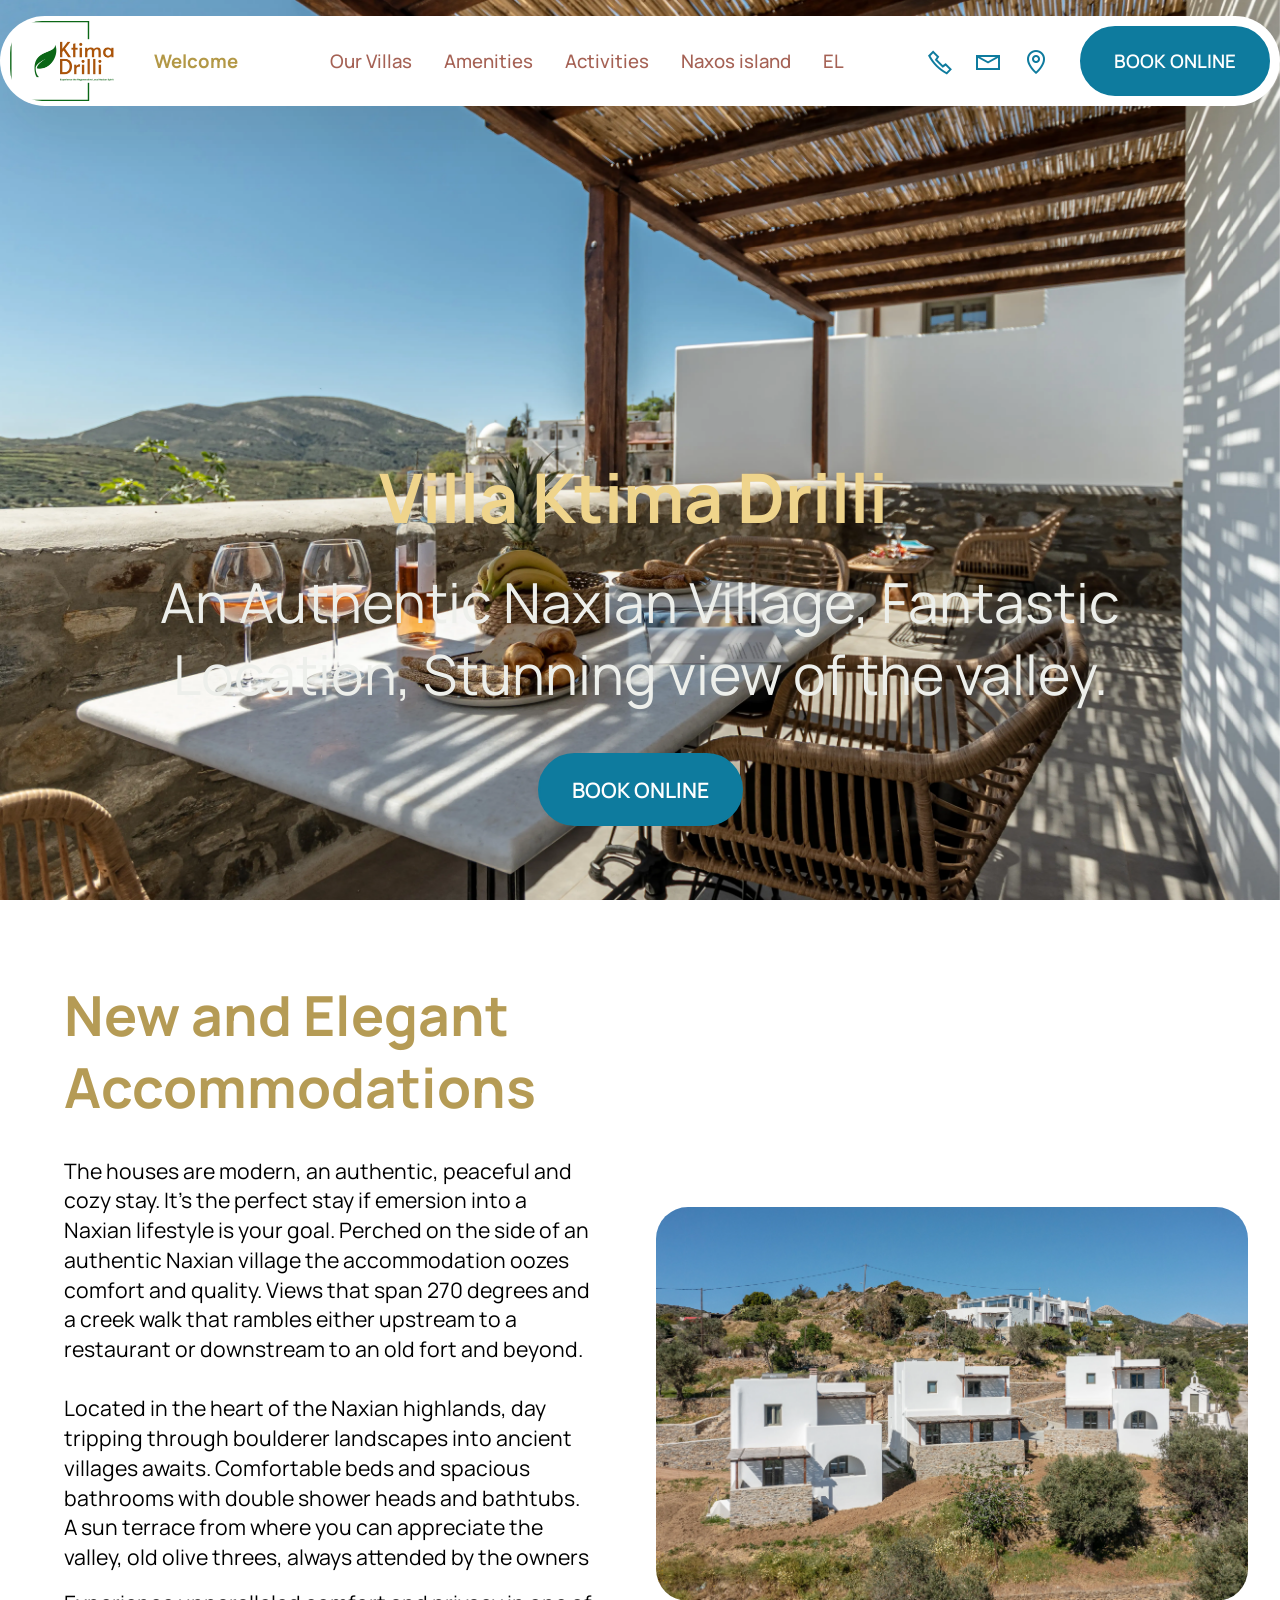
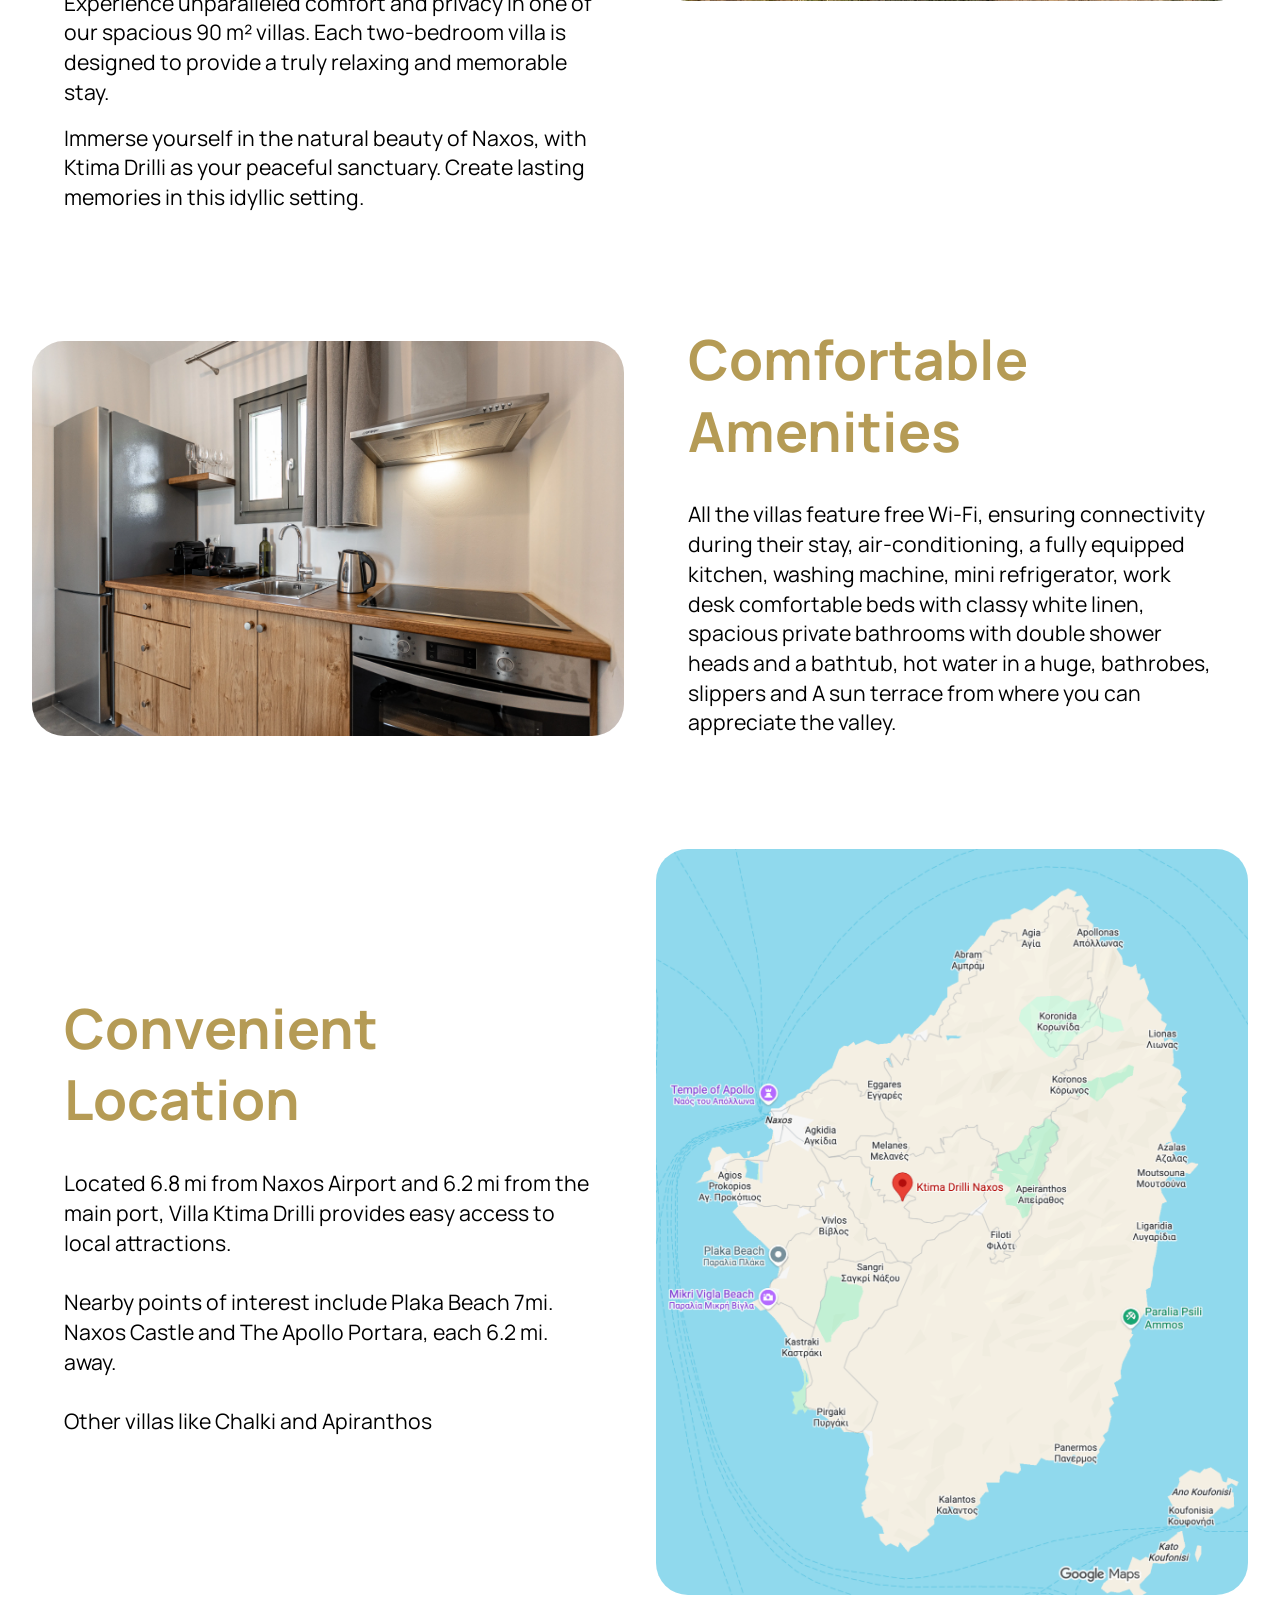
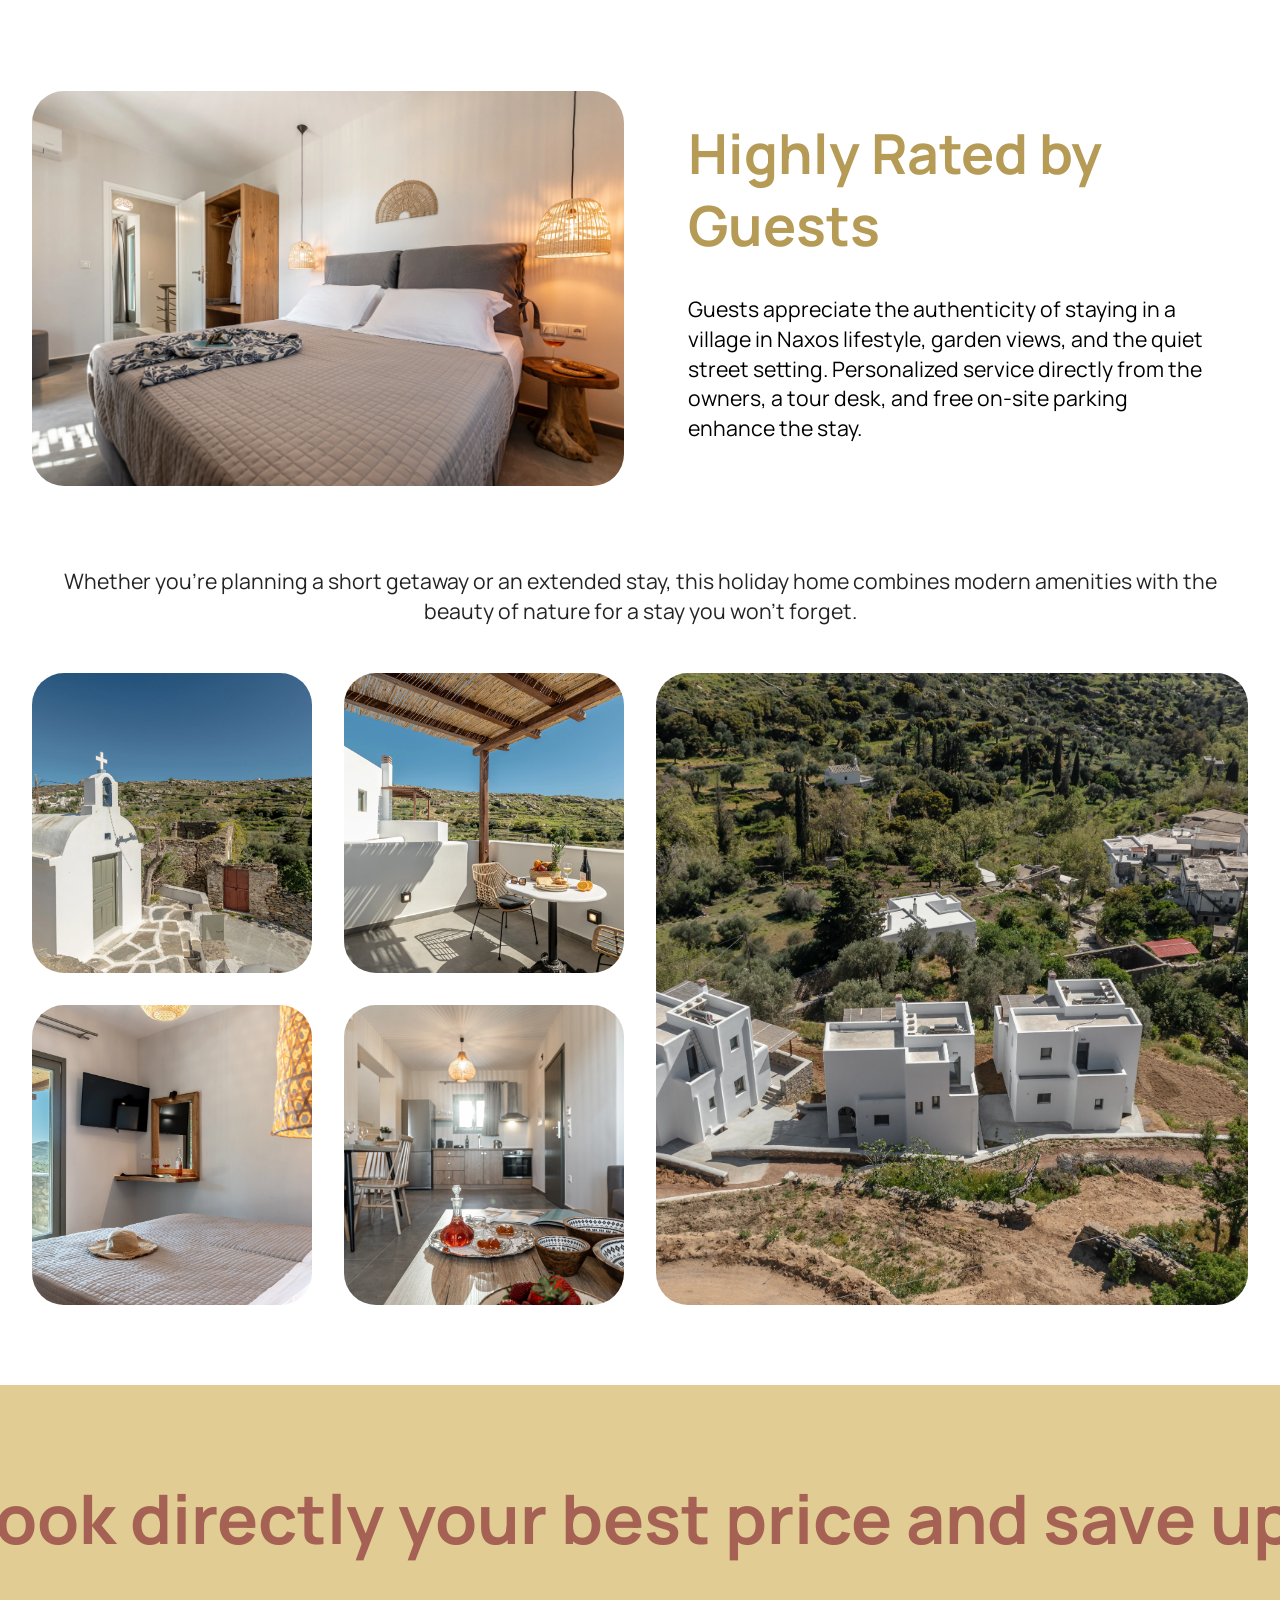
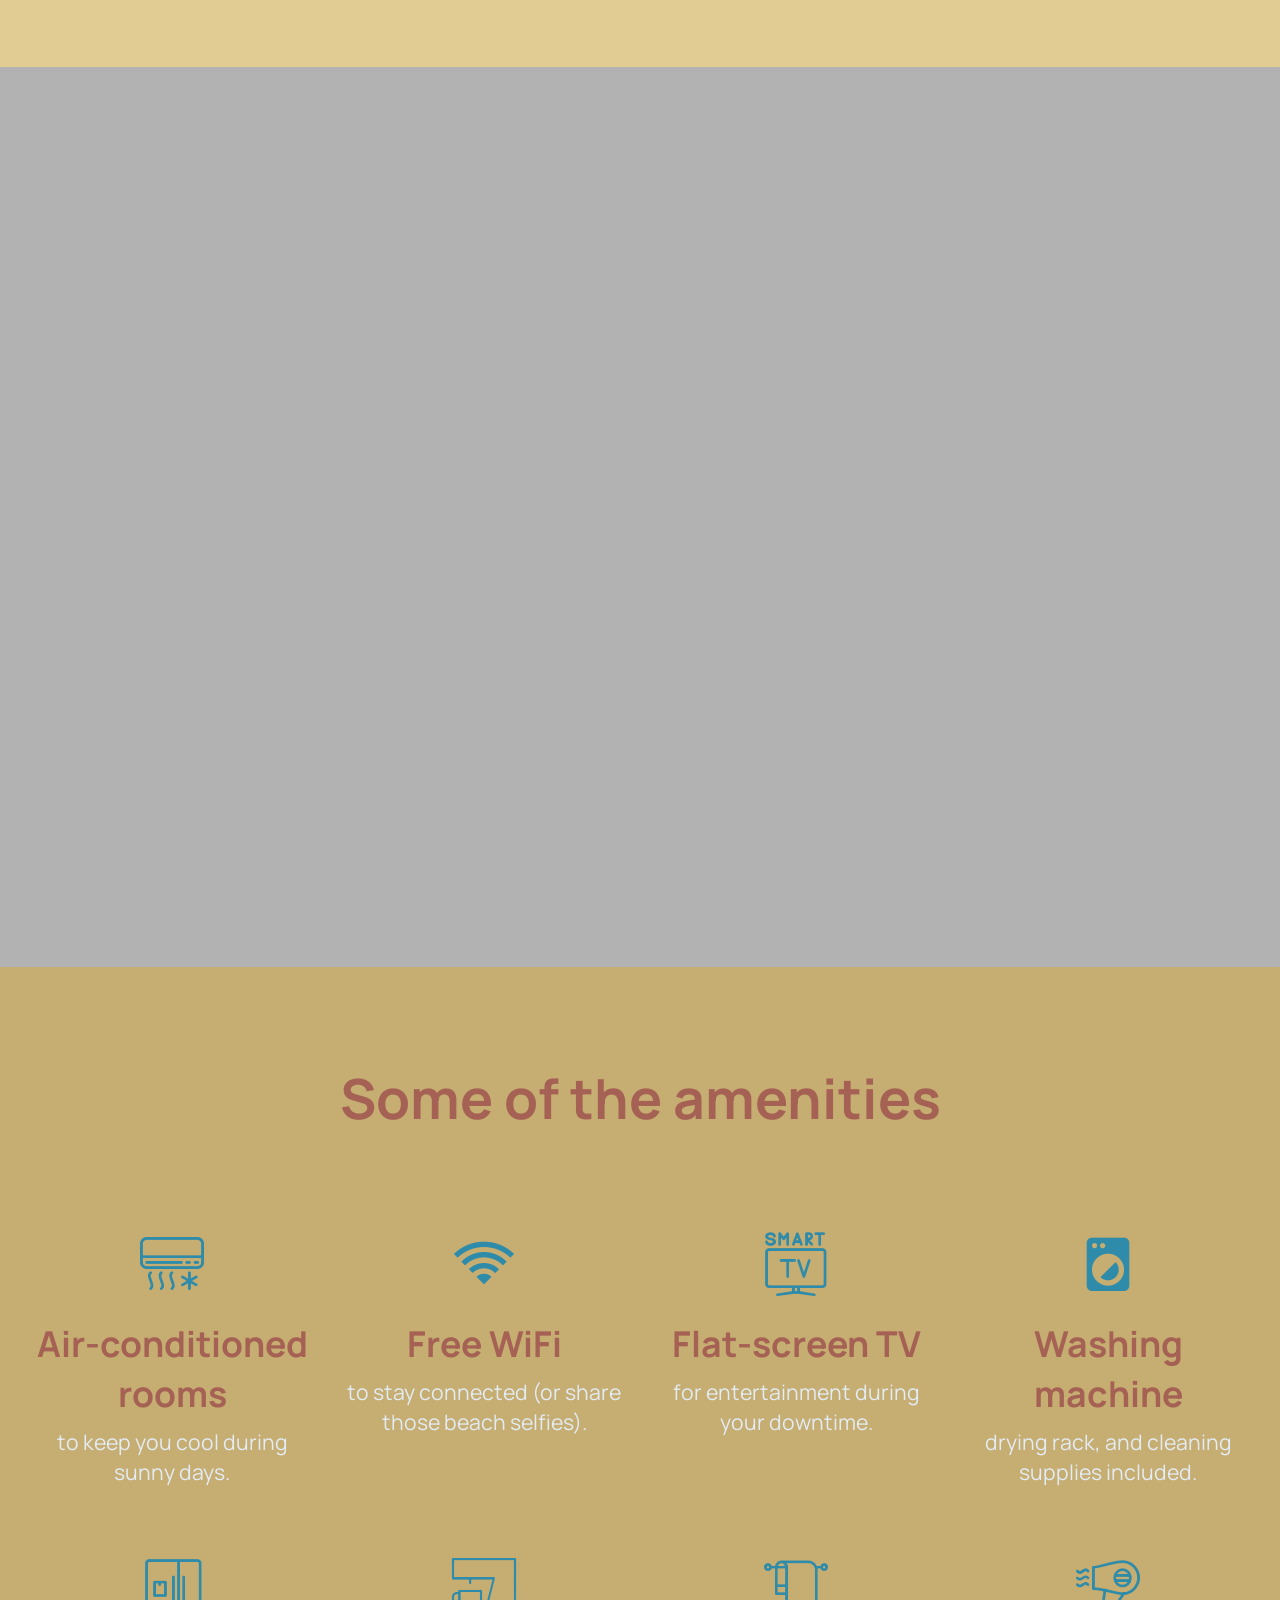
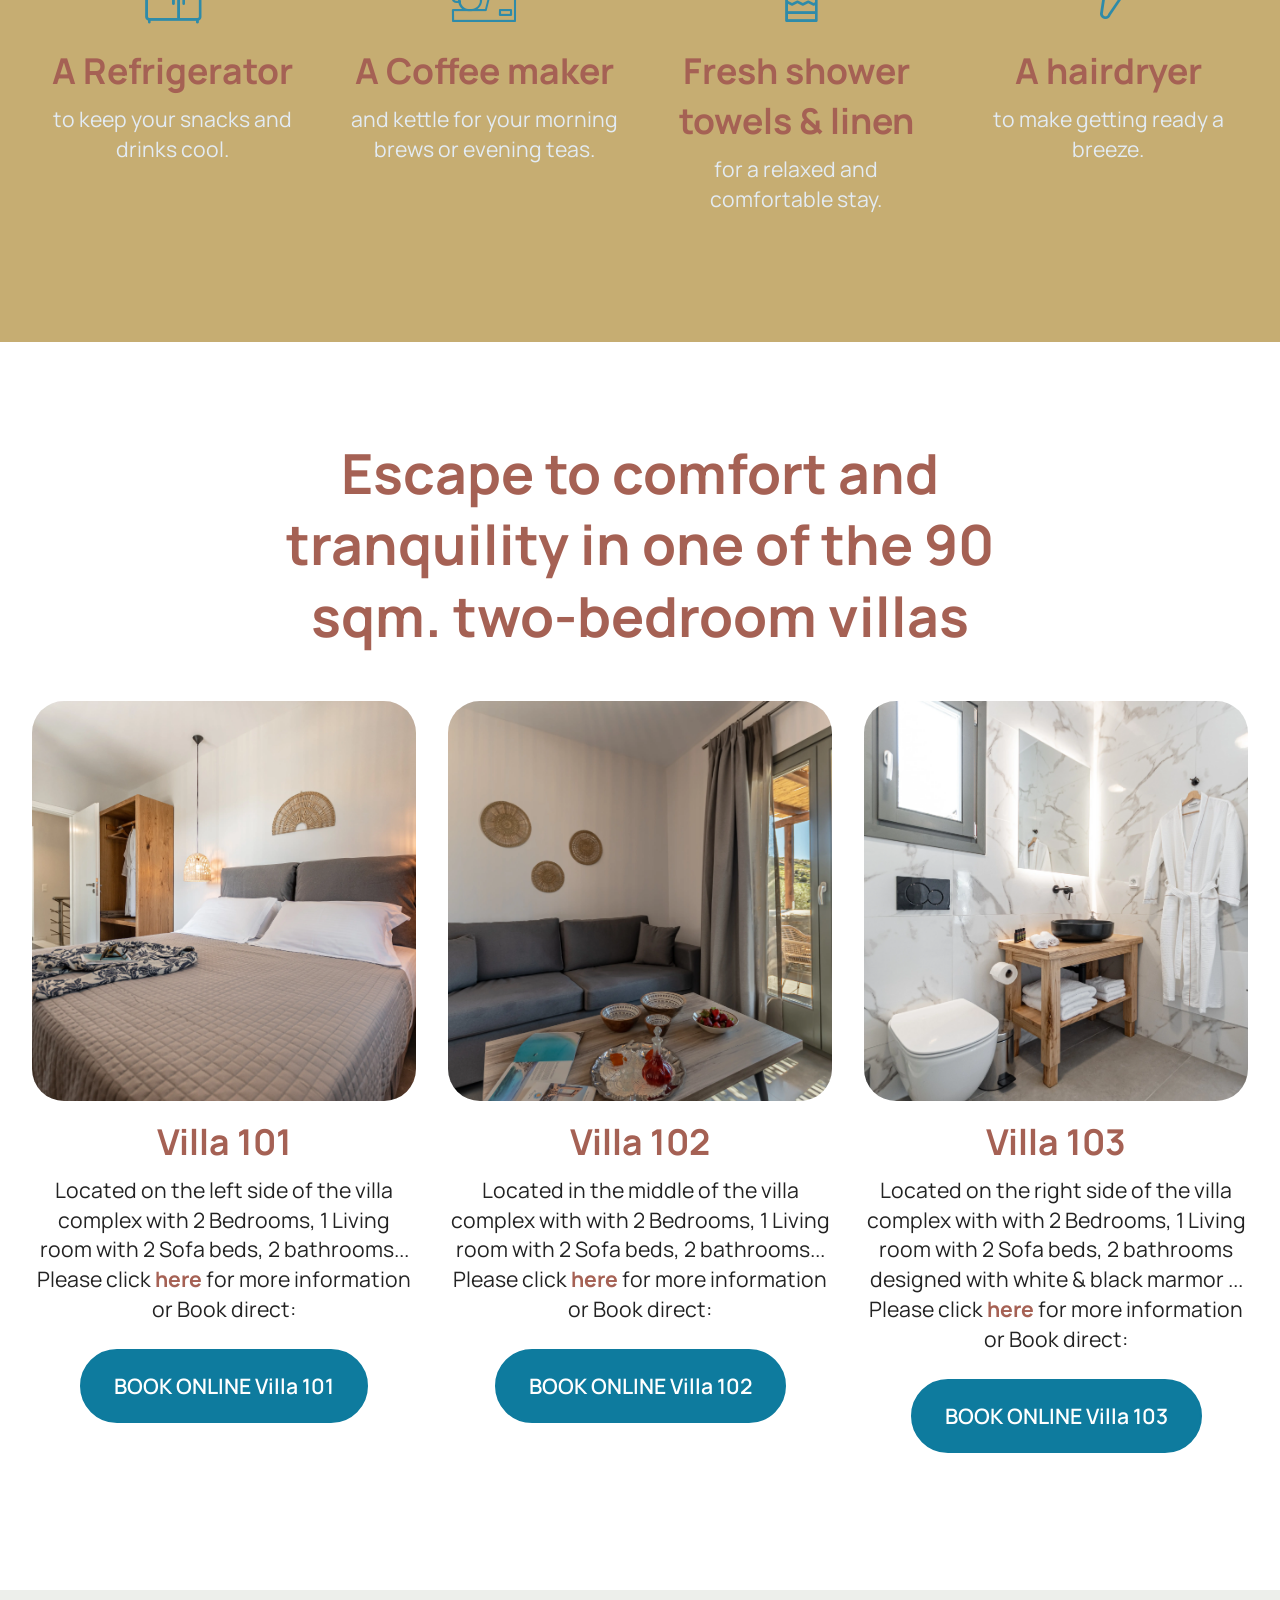
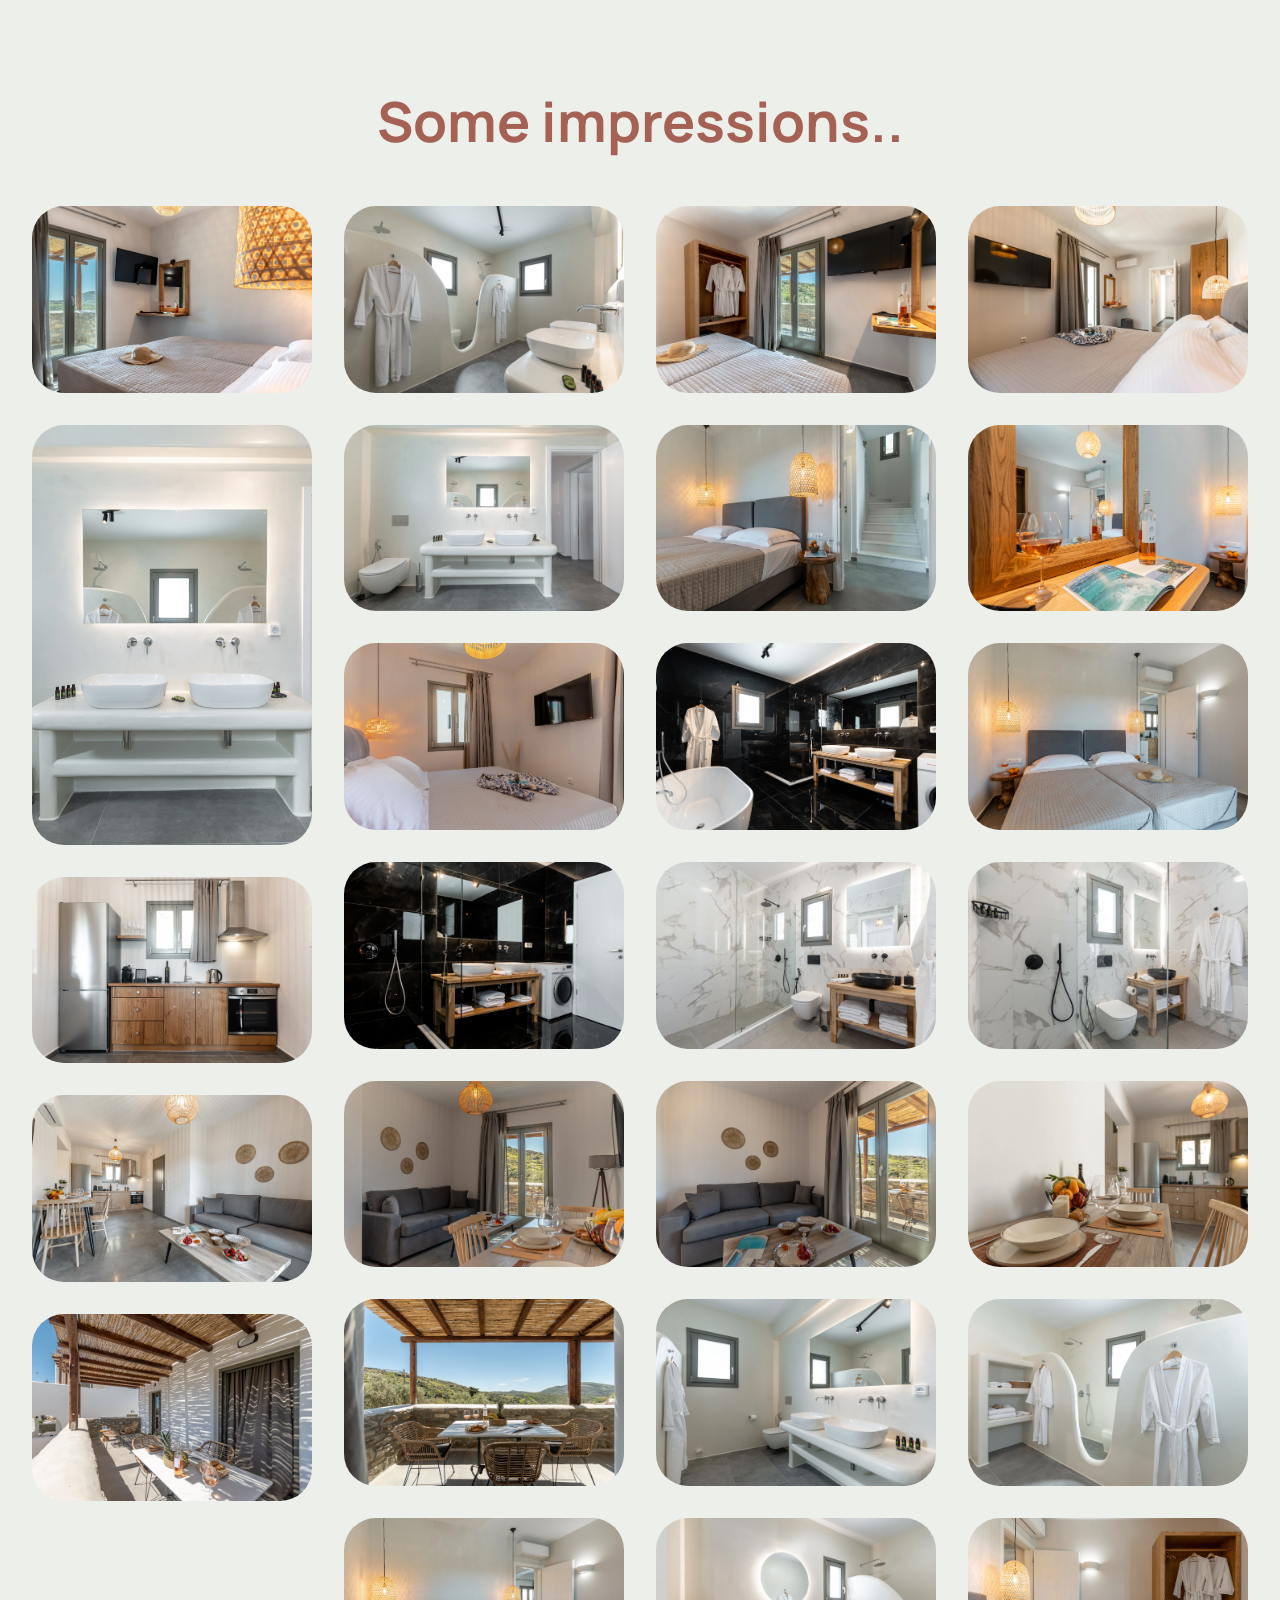
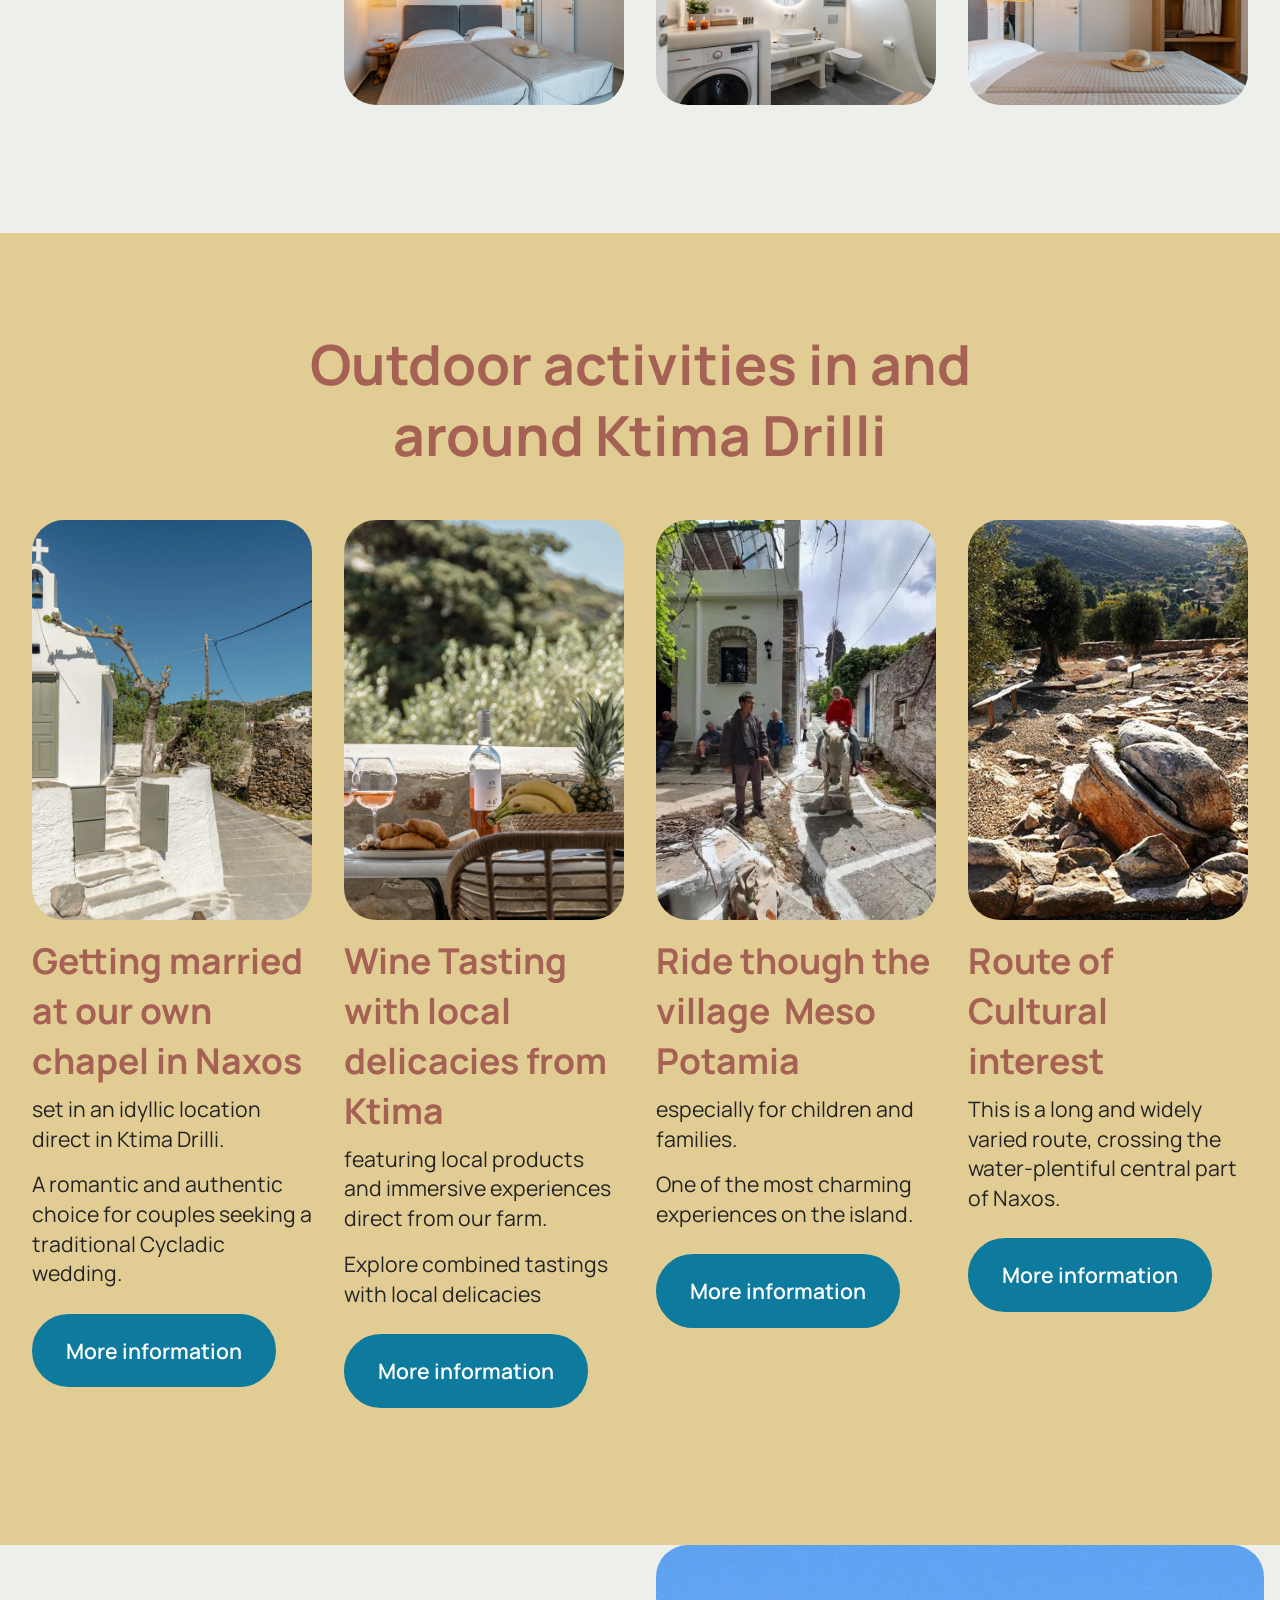
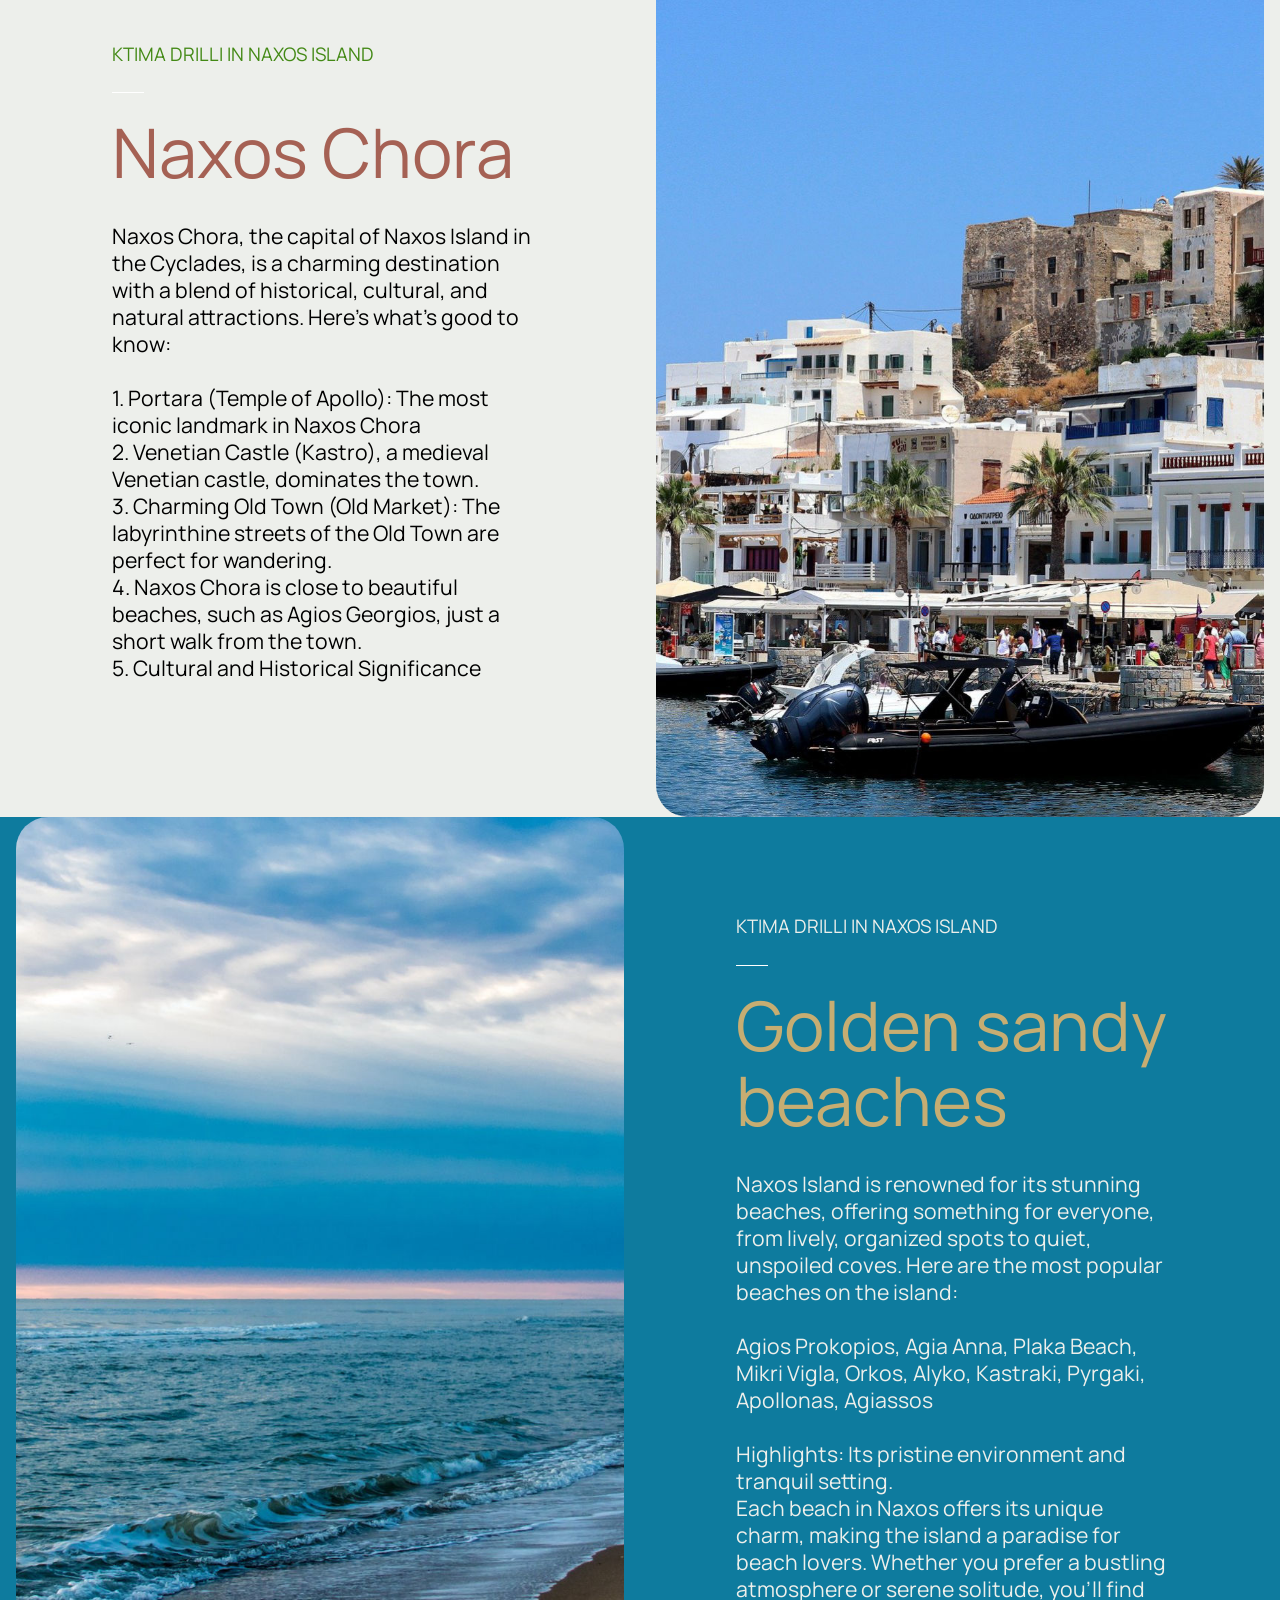
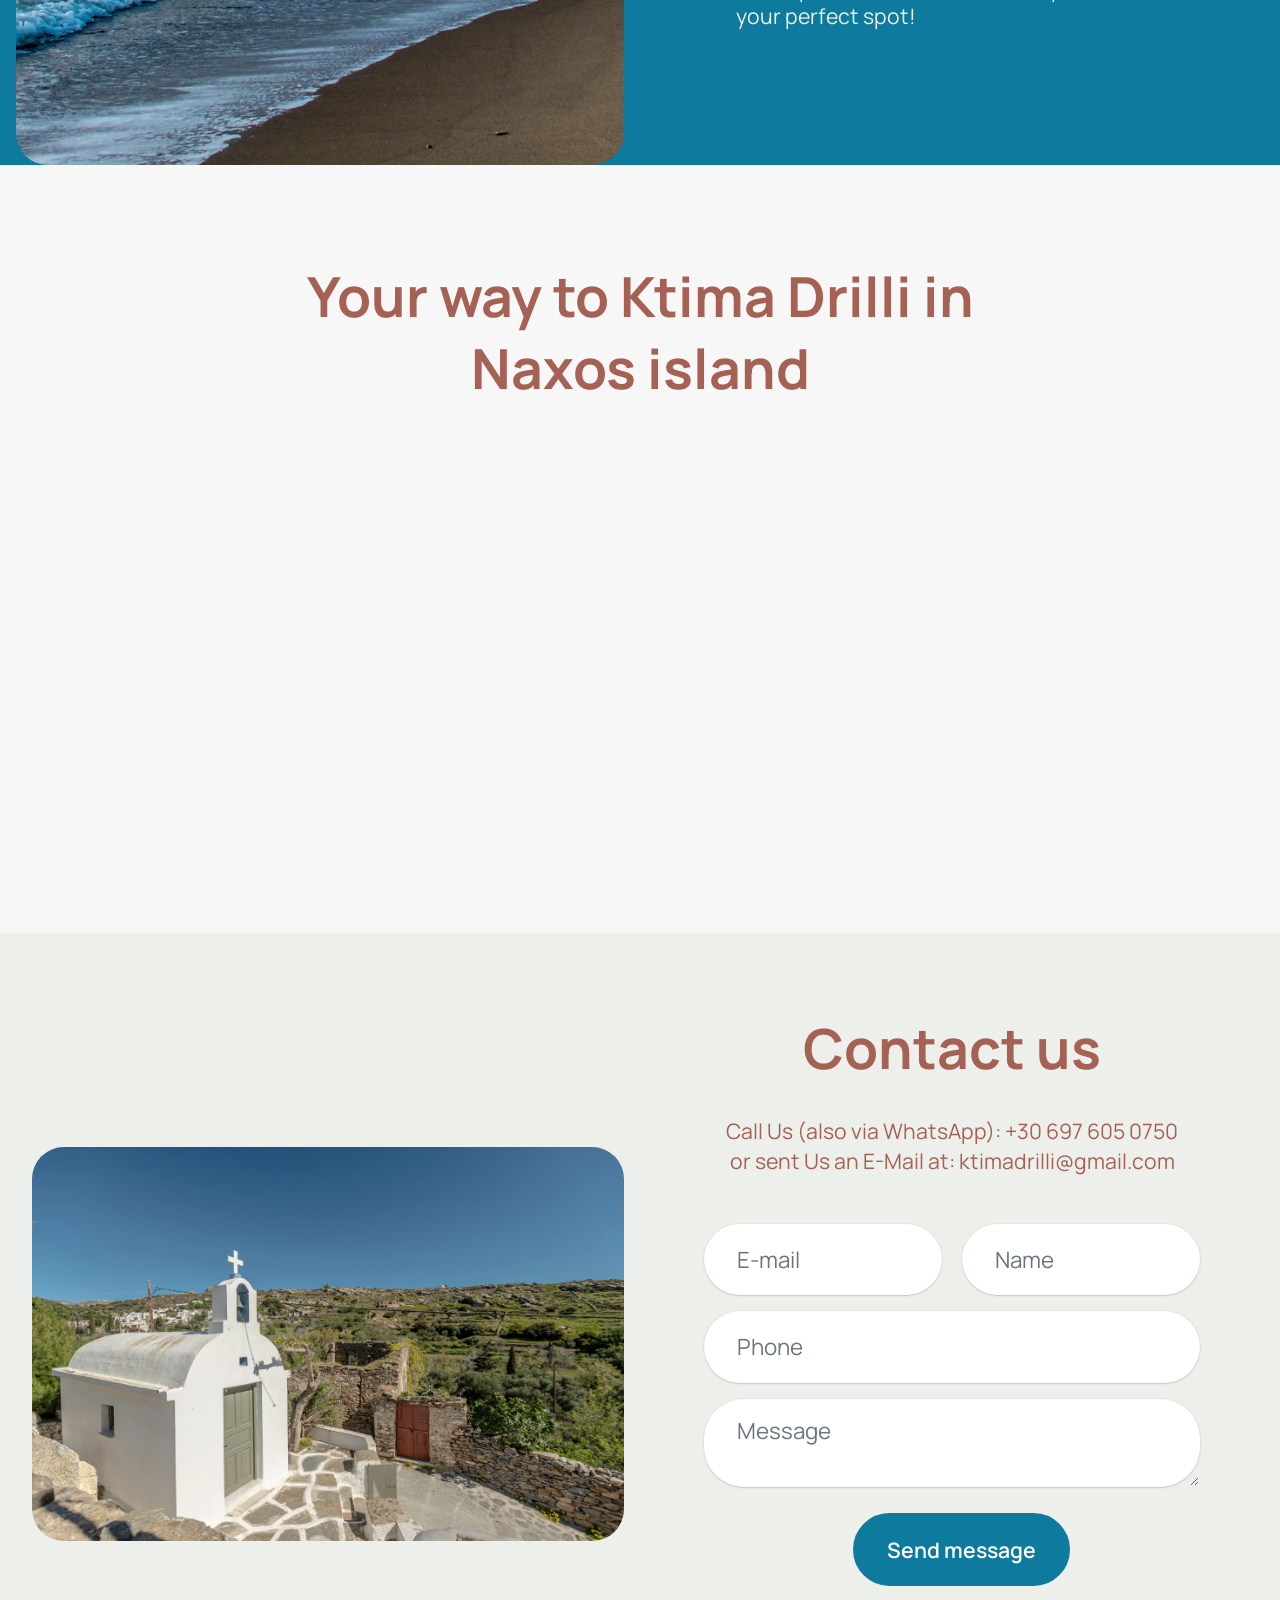
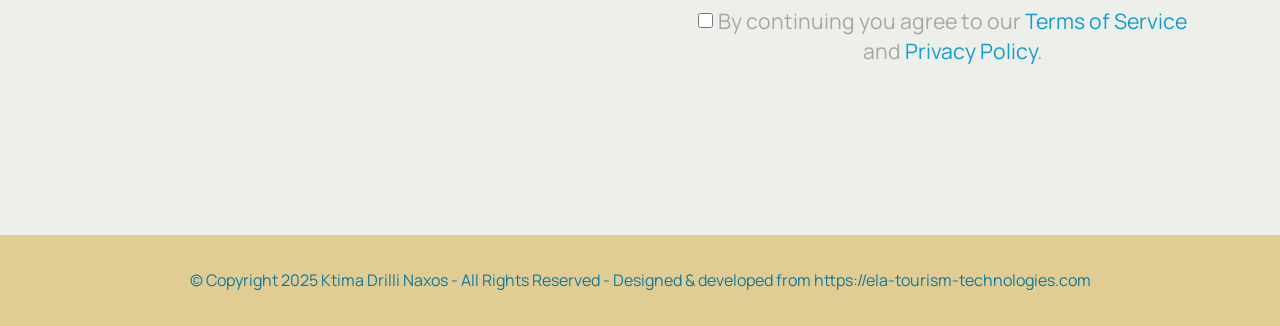
==== commit ffa8bd75: "create github pages" ====
--- a/index.html
+++ b/index.html
@@ -25,7 +25,7 @@
   <link rel="stylesheet" href="assets/gallery/style.css">
   <link rel="preload" href="https://fonts.googleapis.com/css2?family=Manrope:wght@400;700&display=swap&display=swap" as="style" onload="this.onload=null;this.rel='stylesheet'">
   <noscript><link rel="stylesheet" href="https://fonts.googleapis.com/css2?family=Manrope:wght@400;700&display=swap&display=swap"></noscript>
-  <link rel="preload" as="style" href="assets/mobirise/css/mbr-additional.css?v=xLMRdZ"><link rel="stylesheet" href="assets/mobirise/css/mbr-additional.css?v=xLMRdZ" type="text/css">
+  <link rel="preload" as="style" href="assets/mobirise/css/mbr-additional.css?v=81BXnP"><link rel="stylesheet" href="assets/mobirise/css/mbr-additional.css?v=81BXnP" type="text/css">
 
   
   
@@ -493,8 +493,8 @@
         </div>
         <div class="row mbr-gallery mbr-masonry" data-masonry="{&quot;percentPosition&quot;: true }">
             <div class="col-12 col-md-6 col-lg-3 item gallery-image">
-                <div class="item-wrapper" data-toggle="modal" data-bs-toggle="modal" data-target="#vpLuLclvkH-modal" data-bs-target="#vpLuLclvkH-modal">
-                    <img class="w-100" src="assets/images/ktima-drilli-61.webp" alt="" data-slide-to="0" data-bs-slide-to="0" data-target="#lb-vpLuLclvkH" data-bs-target="#lb-vpLuLclvkH">
+                <div class="item-wrapper" data-toggle="modal" data-bs-toggle="modal" data-target="#vpLv3rbIJi-modal" data-bs-target="#vpLv3rbIJi-modal">
+                    <img class="w-100" src="assets/images/ktima-drilli-61.webp" alt="" data-slide-to="0" data-bs-slide-to="0" data-target="#lb-vpLv3rbIJi" data-bs-target="#lb-vpLv3rbIJi">
                     <div class="icon-wrapper">
                         <span class="mobi-mbri mobi-mbri-search mbr-iconfont mbr-iconfont-btn"></span>
                     </div>
@@ -502,8 +502,8 @@
                 
             </div>
             <div class="col-12 col-md-6 col-lg-3 item gallery-image">
-                <div class="item-wrapper" data-toggle="modal" data-bs-toggle="modal" data-target="#vpLuLclvkH-modal" data-bs-target="#vpLuLclvkH-modal">
-                    <img class="w-100" src="assets/images/ktima-drilli-116.webp" alt="" data-slide-to="1" data-bs-slide-to="1" data-target="#lb-vpLuLclvkH" data-bs-target="#lb-vpLuLclvkH">
+                <div class="item-wrapper" data-toggle="modal" data-bs-toggle="modal" data-target="#vpLv3rbIJi-modal" data-bs-target="#vpLv3rbIJi-modal">
+                    <img class="w-100" src="assets/images/ktima-drilli-116.webp" alt="" data-slide-to="1" data-bs-slide-to="1" data-target="#lb-vpLv3rbIJi" data-bs-target="#lb-vpLv3rbIJi">
                     <div class="icon-wrapper">
                         <span class="mobi-mbri mobi-mbri-search mbr-iconfont mbr-iconfont-btn"></span>
                     </div>
@@ -511,8 +511,8 @@
                 
             </div>
             <div class="col-12 col-md-6 col-lg-3 item gallery-image">
-                <div class="item-wrapper" data-toggle="modal" data-bs-toggle="modal" data-target="#vpLuLclvkH-modal" data-bs-target="#vpLuLclvkH-modal">
-                    <img class="w-100" src="assets/images/ktima-drilli-62.webp" alt="" data-slide-to="2" data-bs-slide-to="2" data-target="#lb-vpLuLclvkH" data-bs-target="#lb-vpLuLclvkH">
+                <div class="item-wrapper" data-toggle="modal" data-bs-toggle="modal" data-target="#vpLv3rbIJi-modal" data-bs-target="#vpLv3rbIJi-modal">
+                    <img class="w-100" src="assets/images/ktima-drilli-62.webp" alt="" data-slide-to="2" data-bs-slide-to="2" data-target="#lb-vpLv3rbIJi" data-bs-target="#lb-vpLv3rbIJi">
                     <div class="icon-wrapper">
                         <span class="mobi-mbri mobi-mbri-search mbr-iconfont mbr-iconfont-btn"></span>
                     </div>
@@ -520,8 +520,8 @@
                 
             </div>
             <div class="col-12 col-md-6 col-lg-3 item gallery-image">
-                <div class="item-wrapper" data-toggle="modal" data-bs-toggle="modal" data-target="#vpLuLclvkH-modal" data-bs-target="#vpLuLclvkH-modal">
-                    <img class="w-100" src="assets/images/ktima-drilli-101.webp" alt="" data-slide-to="3" data-bs-slide-to="3" data-target="#lb-vpLuLclvkH" data-bs-target="#lb-vpLuLclvkH">
+                <div class="item-wrapper" data-toggle="modal" data-bs-toggle="modal" data-target="#vpLv3rbIJi-modal" data-bs-target="#vpLv3rbIJi-modal">
+                    <img class="w-100" src="assets/images/ktima-drilli-101.webp" alt="" data-slide-to="3" data-bs-slide-to="3" data-target="#lb-vpLv3rbIJi" data-bs-target="#lb-vpLv3rbIJi">
                     <div class="icon-wrapper">
                         <span class="mobi-mbri mobi-mbri-search mbr-iconfont mbr-iconfont-btn"></span>
                     </div>
@@ -529,8 +529,8 @@
                 
             </div>
             <div class="col-12 col-md-6 col-lg-3 item gallery-image">
-                <div class="item-wrapper" data-toggle="modal" data-bs-toggle="modal" data-target="#vpLuLclvkH-modal" data-bs-target="#vpLuLclvkH-modal">
-                    <img class="w-100" src="assets/images/ktima-drilli-120.webp" alt="" data-slide-to="4" data-bs-slide-to="4" data-target="#lb-vpLuLclvkH" data-bs-target="#lb-vpLuLclvkH">
+                <div class="item-wrapper" data-toggle="modal" data-bs-toggle="modal" data-target="#vpLv3rbIJi-modal" data-bs-target="#vpLv3rbIJi-modal">
+                    <img class="w-100" src="assets/images/ktima-drilli-120.webp" alt="" data-slide-to="4" data-bs-slide-to="4" data-target="#lb-vpLv3rbIJi" data-bs-target="#lb-vpLv3rbIJi">
                     <div class="icon-wrapper">
                         <span class="mobi-mbri mobi-mbri-search mbr-iconfont mbr-iconfont-btn"></span>
                     </div>
@@ -538,8 +538,8 @@
                 
             </div>
             <div class="col-12 col-md-6 col-lg-3 item gallery-image">
-                <div class="item-wrapper" data-toggle="modal" data-bs-toggle="modal" data-target="#vpLuLclvkH-modal" data-bs-target="#vpLuLclvkH-modal">
-                    <img class="w-100" src="assets/images/ktima-drilli-119.webp" alt="" data-slide-to="5" data-bs-slide-to="5" data-target="#lb-vpLuLclvkH" data-bs-target="#lb-vpLuLclvkH">
+                <div class="item-wrapper" data-toggle="modal" data-bs-toggle="modal" data-target="#vpLv3rbIJi-modal" data-bs-target="#vpLv3rbIJi-modal">
+                    <img class="w-100" src="assets/images/ktima-drilli-119.webp" alt="" data-slide-to="5" data-bs-slide-to="5" data-target="#lb-vpLv3rbIJi" data-bs-target="#lb-vpLv3rbIJi">
                     <div class="icon-wrapper">
                         <span class="mobi-mbri mobi-mbri-search mbr-iconfont mbr-iconfont-btn"></span>
                     </div>
@@ -547,173 +547,173 @@
                 
             </div>
             <div class="col-12 col-md-6 col-lg-3 item gallery-image">
-                <div class="item-wrapper" data-toggle="modal" data-bs-toggle="modal" data-target="#vpLuLclvkH-modal" data-bs-target="#vpLuLclvkH-modal">
-                    <img class="w-100" src="assets/images/ktima-drilli-66.webp" alt="" data-slide-to="6" data-bs-slide-to="6" data-target="#lb-vpLuLclvkH" data-bs-target="#lb-vpLuLclvkH">
-                    <div class="icon-wrapper">
-                        <span class="mobi-mbri mobi-mbri-search mbr-iconfont mbr-iconfont-btn"></span>
-                    </div>
-                </div>
-                
-            </div><div class="col-12 col-md-6 col-lg-3 item gallery-image">
-                <div class="item-wrapper" data-toggle="modal" data-bs-toggle="modal" data-target="#vpLuLclvkH-modal" data-bs-target="#vpLuLclvkH-modal">
-                    <img class="w-100" src="assets/images/ktima-drilli-69.webp" alt="" data-slide-to="7" data-bs-slide-to="7" data-target="#lb-vpLuLclvkH" data-bs-target="#lb-vpLuLclvkH">
-                    <div class="icon-wrapper">
-                        <span class="mobi-mbri mobi-mbri-search mbr-iconfont mbr-iconfont-btn"></span>
-                    </div>
-                </div>
-                
-            </div><div class="col-12 col-md-6 col-lg-3 item gallery-image">
-                <div class="item-wrapper" data-toggle="modal" data-bs-toggle="modal" data-target="#vpLuLclvkH-modal" data-bs-target="#vpLuLclvkH-modal">
-                    <img class="w-100" src="assets/images/ktima-drilli-68.webp" alt="" data-slide-to="8" data-bs-slide-to="8" data-target="#lb-vpLuLclvkH" data-bs-target="#lb-vpLuLclvkH">
-                    <div class="icon-wrapper">
-                        <span class="mobi-mbri mobi-mbri-search mbr-iconfont mbr-iconfont-btn"></span>
-                    </div>
-                </div>
-                
-            </div><div class="col-12 col-md-6 col-lg-3 item gallery-image">
-                <div class="item-wrapper" data-toggle="modal" data-bs-toggle="modal" data-target="#vpLuLclvkH-modal" data-bs-target="#vpLuLclvkH-modal">
-                    <img class="w-100" src="assets/images/ktima-drilli-85.webp" alt="" data-slide-to="9" data-bs-slide-to="9" data-target="#lb-vpLuLclvkH" data-bs-target="#lb-vpLuLclvkH">
-                    <div class="icon-wrapper">
-                        <span class="mobi-mbri mobi-mbri-search mbr-iconfont mbr-iconfont-btn"></span>
-                    </div>
-                </div>
-                
-            </div><div class="col-12 col-md-6 col-lg-3 item gallery-image">
-                <div class="item-wrapper" data-toggle="modal" data-bs-toggle="modal" data-target="#vpLuLclvkH-modal" data-bs-target="#vpLuLclvkH-modal">
-                    <img class="w-100" src="assets/images/ktima-drilli-136.webp" alt="" data-slide-to="10" data-bs-slide-to="10" data-target="#lb-vpLuLclvkH" data-bs-target="#lb-vpLuLclvkH">
-                    <div class="icon-wrapper">
-                        <span class="mobi-mbri mobi-mbri-search mbr-iconfont mbr-iconfont-btn"></span>
-                    </div>
-                </div>
-                
-            </div><div class="col-12 col-md-6 col-lg-3 item gallery-image">
-                <div class="item-wrapper" data-toggle="modal" data-bs-toggle="modal" data-target="#vpLuLclvkH-modal" data-bs-target="#vpLuLclvkH-modal">
-                    <img class="w-100" src="assets/images/ktima-drilli-141.webp" alt="" data-slide-to="11" data-bs-slide-to="11" data-target="#lb-vpLuLclvkH" data-bs-target="#lb-vpLuLclvkH">
-                    <div class="icon-wrapper">
-                        <span class="mobi-mbri mobi-mbri-search mbr-iconfont mbr-iconfont-btn"></span>
-                    </div>
-                </div>
-                
-            </div><div class="col-12 col-md-6 col-lg-3 item gallery-image">
-                <div class="item-wrapper" data-toggle="modal" data-bs-toggle="modal" data-target="#vpLuLclvkH-modal" data-bs-target="#vpLuLclvkH-modal">
-                    <img class="w-100" src="assets/images/ktima-drilli-131.webp" alt="" data-slide-to="12" data-bs-slide-to="12" data-target="#lb-vpLuLclvkH" data-bs-target="#lb-vpLuLclvkH">
-                    <div class="icon-wrapper">
-                        <span class="mobi-mbri mobi-mbri-search mbr-iconfont mbr-iconfont-btn"></span>
-                    </div>
-                </div>
-                
-            </div><div class="col-12 col-md-6 col-lg-3 item gallery-image">
-                <div class="item-wrapper" data-toggle="modal" data-bs-toggle="modal" data-target="#vpLuLclvkH-modal" data-bs-target="#vpLuLclvkH-modal">
-                    <img class="w-100" src="assets/images/ktima-drilli-128.webp" alt="" data-slide-to="13" data-bs-slide-to="13" data-target="#lb-vpLuLclvkH" data-bs-target="#lb-vpLuLclvkH">
-                    <div class="icon-wrapper">
-                        <span class="mobi-mbri mobi-mbri-search mbr-iconfont mbr-iconfont-btn"></span>
-                    </div>
-                </div>
-                
-            </div><div class="col-12 col-md-6 col-lg-3 item gallery-image">
-                <div class="item-wrapper" data-toggle="modal" data-bs-toggle="modal" data-target="#vpLuLclvkH-modal" data-bs-target="#vpLuLclvkH-modal">
-                    <img class="w-100" src="assets/images/ktima-drilli-22.webp" alt="" data-slide-to="14" data-bs-slide-to="14" data-target="#lb-vpLuLclvkH" data-bs-target="#lb-vpLuLclvkH">
-                    <div class="icon-wrapper">
-                        <span class="mobi-mbri mobi-mbri-search mbr-iconfont mbr-iconfont-btn"></span>
-                    </div>
-                </div>
-                
-            </div><div class="col-12 col-md-6 col-lg-3 item gallery-image">
-                <div class="item-wrapper" data-toggle="modal" data-bs-toggle="modal" data-target="#vpLuLclvkH-modal" data-bs-target="#vpLuLclvkH-modal">
-                    <img class="w-100" src="assets/images/ktima-drilli-17.webp" alt="" data-slide-to="15" data-bs-slide-to="15" data-target="#lb-vpLuLclvkH" data-bs-target="#lb-vpLuLclvkH">
-                    <div class="icon-wrapper">
-                        <span class="mobi-mbri mobi-mbri-search mbr-iconfont mbr-iconfont-btn"></span>
-                    </div>
-                </div>
-                
-            </div><div class="col-12 col-md-6 col-lg-3 item gallery-image">
-                <div class="item-wrapper" data-toggle="modal" data-bs-toggle="modal" data-target="#vpLuLclvkH-modal" data-bs-target="#vpLuLclvkH-modal">
-                    <img class="w-100" src="assets/images/ktima-drilli-20.webp" alt="" data-slide-to="16" data-bs-slide-to="16" data-target="#lb-vpLuLclvkH" data-bs-target="#lb-vpLuLclvkH">
-                    <div class="icon-wrapper">
-                        <span class="mobi-mbri mobi-mbri-search mbr-iconfont mbr-iconfont-btn"></span>
-                    </div>
-                </div>
-                
-            </div><div class="col-12 col-md-6 col-lg-3 item gallery-image">
-                <div class="item-wrapper" data-toggle="modal" data-bs-toggle="modal" data-target="#vpLuLclvkH-modal" data-bs-target="#vpLuLclvkH-modal">
-                    <img class="w-100" src="assets/images/ktima-drilli-16.webp" alt="" data-slide-to="17" data-bs-slide-to="17" data-target="#lb-vpLuLclvkH" data-bs-target="#lb-vpLuLclvkH">
-                    <div class="icon-wrapper">
-                        <span class="mobi-mbri mobi-mbri-search mbr-iconfont mbr-iconfont-btn"></span>
-                    </div>
-                </div>
-                
-            </div><div class="col-12 col-md-6 col-lg-3 item gallery-image">
-                <div class="item-wrapper" data-toggle="modal" data-bs-toggle="modal" data-target="#vpLuLclvkH-modal" data-bs-target="#vpLuLclvkH-modal">
-                    <img class="w-100" src="assets/images/ktima-drilli-31.webp" alt="" data-slide-to="18" data-bs-slide-to="18" data-target="#lb-vpLuLclvkH" data-bs-target="#lb-vpLuLclvkH">
-                    <div class="icon-wrapper">
-                        <span class="mobi-mbri mobi-mbri-search mbr-iconfont mbr-iconfont-btn"></span>
-                    </div>
-                </div>
-                
-            </div><div class="col-12 col-md-6 col-lg-3 item gallery-image">
-                <div class="item-wrapper" data-toggle="modal" data-bs-toggle="modal" data-target="#vpLuLclvkH-modal" data-bs-target="#vpLuLclvkH-modal">
-                    <img class="w-100" src="assets/images/ktima-drilli-36.webp" alt="" data-slide-to="19" data-bs-slide-to="19" data-target="#lb-vpLuLclvkH" data-bs-target="#lb-vpLuLclvkH">
-                    <div class="icon-wrapper">
-                        <span class="mobi-mbri mobi-mbri-search mbr-iconfont mbr-iconfont-btn"></span>
-                    </div>
-                </div>
-                
-            </div><div class="col-12 col-md-6 col-lg-3 item gallery-image">
-                <div class="item-wrapper" data-toggle="modal" data-bs-toggle="modal" data-target="#vpLuLclvkH-modal" data-bs-target="#vpLuLclvkH-modal">
-                    <img class="w-100" src="assets/images/ktima-drilli-125.webp" alt="" data-slide-to="20" data-bs-slide-to="20" data-target="#lb-vpLuLclvkH" data-bs-target="#lb-vpLuLclvkH">
-                    <div class="icon-wrapper">
-                        <span class="mobi-mbri mobi-mbri-search mbr-iconfont mbr-iconfont-btn"></span>
-                    </div>
-                </div>
-                
-            </div><div class="col-12 col-md-6 col-lg-3 item gallery-image">
-                <div class="item-wrapper" data-toggle="modal" data-bs-toggle="modal" data-target="#vpLuLclvkH-modal" data-bs-target="#vpLuLclvkH-modal">
-                    <img class="w-100" src="assets/images/ktima-drilli-118.webp" alt="" data-slide-to="21" data-bs-slide-to="21" data-target="#lb-vpLuLclvkH" data-bs-target="#lb-vpLuLclvkH">
-                    <div class="icon-wrapper">
-                        <span class="mobi-mbri mobi-mbri-search mbr-iconfont mbr-iconfont-btn"></span>
-                    </div>
-                </div>
-                
-            </div><div class="col-12 col-md-6 col-lg-3 item gallery-image">
-                <div class="item-wrapper" data-toggle="modal" data-bs-toggle="modal" data-target="#vpLuLclvkH-modal" data-bs-target="#vpLuLclvkH-modal">
-                    <img class="w-100" src="assets/images/ktima-drilli-42.webp" alt="" data-slide-to="22" data-bs-slide-to="22" data-target="#lb-vpLuLclvkH" data-bs-target="#lb-vpLuLclvkH">
-                    <div class="icon-wrapper">
-                        <span class="mobi-mbri mobi-mbri-search mbr-iconfont mbr-iconfont-btn"></span>
-                    </div>
-                </div>
-                
-            </div><div class="col-12 col-md-6 col-lg-3 item gallery-image">
-                <div class="item-wrapper" data-toggle="modal" data-bs-toggle="modal" data-target="#vpLuLclvkH-modal" data-bs-target="#vpLuLclvkH-modal">
-                    <img class="w-100" src="assets/images/ktima-drilli-68.webp" alt="" data-slide-to="23" data-bs-slide-to="23" data-target="#lb-vpLuLclvkH" data-bs-target="#lb-vpLuLclvkH">
-                    <div class="icon-wrapper">
-                        <span class="mobi-mbri mobi-mbri-search mbr-iconfont mbr-iconfont-btn"></span>
-                    </div>
-                </div>
-                
-            </div><div class="col-12 col-md-6 col-lg-3 item gallery-image">
-                <div class="item-wrapper" data-toggle="modal" data-bs-toggle="modal" data-target="#vpLuLclvkH-modal" data-bs-target="#vpLuLclvkH-modal">
-                    <img class="w-100" src="assets/images/ktima-drilli-72.webp" alt="" data-slide-to="24" data-bs-slide-to="24" data-target="#lb-vpLuLclvkH" data-bs-target="#lb-vpLuLclvkH">
-                    <div class="icon-wrapper">
-                        <span class="mobi-mbri mobi-mbri-search mbr-iconfont mbr-iconfont-btn"></span>
-                    </div>
-                </div>
-                
-            </div><div class="col-12 col-md-6 col-lg-3 item gallery-image">
-                <div class="item-wrapper" data-toggle="modal" data-bs-toggle="modal" data-target="#vpLuLclvkH-modal" data-bs-target="#vpLuLclvkH-modal">
-                    <img class="w-100" src="assets/images/ktima-drilli-76.webp" alt="" data-slide-to="25" data-bs-slide-to="25" data-target="#lb-vpLuLclvkH" data-bs-target="#lb-vpLuLclvkH">
-                    <div class="icon-wrapper">
-                        <span class="mobi-mbri mobi-mbri-search mbr-iconfont mbr-iconfont-btn"></span>
-                    </div>
-                </div>
-                
-            </div>
-        </div>
-
-        <div class="modal mbr-slider" tabindex="-1" role="dialog" aria-hidden="true" id="vpLuLclvkH-modal">
+                <div class="item-wrapper" data-toggle="modal" data-bs-toggle="modal" data-target="#vpLv3rbIJi-modal" data-bs-target="#vpLv3rbIJi-modal">
+                    <img class="w-100" src="assets/images/ktima-drilli-66.webp" alt="" data-slide-to="6" data-bs-slide-to="6" data-target="#lb-vpLv3rbIJi" data-bs-target="#lb-vpLv3rbIJi">
+                    <div class="icon-wrapper">
+                        <span class="mobi-mbri mobi-mbri-search mbr-iconfont mbr-iconfont-btn"></span>
+                    </div>
+                </div>
+                
+            </div><div class="col-12 col-md-6 col-lg-3 item gallery-image">
+                <div class="item-wrapper" data-toggle="modal" data-bs-toggle="modal" data-target="#vpLv3rbIJi-modal" data-bs-target="#vpLv3rbIJi-modal">
+                    <img class="w-100" src="assets/images/ktima-drilli-69.webp" alt="" data-slide-to="7" data-bs-slide-to="7" data-target="#lb-vpLv3rbIJi" data-bs-target="#lb-vpLv3rbIJi">
+                    <div class="icon-wrapper">
+                        <span class="mobi-mbri mobi-mbri-search mbr-iconfont mbr-iconfont-btn"></span>
+                    </div>
+                </div>
+                
+            </div><div class="col-12 col-md-6 col-lg-3 item gallery-image">
+                <div class="item-wrapper" data-toggle="modal" data-bs-toggle="modal" data-target="#vpLv3rbIJi-modal" data-bs-target="#vpLv3rbIJi-modal">
+                    <img class="w-100" src="assets/images/ktima-drilli-68.webp" alt="" data-slide-to="8" data-bs-slide-to="8" data-target="#lb-vpLv3rbIJi" data-bs-target="#lb-vpLv3rbIJi">
+                    <div class="icon-wrapper">
+                        <span class="mobi-mbri mobi-mbri-search mbr-iconfont mbr-iconfont-btn"></span>
+                    </div>
+                </div>
+                
+            </div><div class="col-12 col-md-6 col-lg-3 item gallery-image">
+                <div class="item-wrapper" data-toggle="modal" data-bs-toggle="modal" data-target="#vpLv3rbIJi-modal" data-bs-target="#vpLv3rbIJi-modal">
+                    <img class="w-100" src="assets/images/ktima-drilli-85.webp" alt="" data-slide-to="9" data-bs-slide-to="9" data-target="#lb-vpLv3rbIJi" data-bs-target="#lb-vpLv3rbIJi">
+                    <div class="icon-wrapper">
+                        <span class="mobi-mbri mobi-mbri-search mbr-iconfont mbr-iconfont-btn"></span>
+                    </div>
+                </div>
+                
+            </div><div class="col-12 col-md-6 col-lg-3 item gallery-image">
+                <div class="item-wrapper" data-toggle="modal" data-bs-toggle="modal" data-target="#vpLv3rbIJi-modal" data-bs-target="#vpLv3rbIJi-modal">
+                    <img class="w-100" src="assets/images/ktima-drilli-136.webp" alt="" data-slide-to="10" data-bs-slide-to="10" data-target="#lb-vpLv3rbIJi" data-bs-target="#lb-vpLv3rbIJi">
+                    <div class="icon-wrapper">
+                        <span class="mobi-mbri mobi-mbri-search mbr-iconfont mbr-iconfont-btn"></span>
+                    </div>
+                </div>
+                
+            </div><div class="col-12 col-md-6 col-lg-3 item gallery-image">
+                <div class="item-wrapper" data-toggle="modal" data-bs-toggle="modal" data-target="#vpLv3rbIJi-modal" data-bs-target="#vpLv3rbIJi-modal">
+                    <img class="w-100" src="assets/images/ktima-drilli-141.webp" alt="" data-slide-to="11" data-bs-slide-to="11" data-target="#lb-vpLv3rbIJi" data-bs-target="#lb-vpLv3rbIJi">
+                    <div class="icon-wrapper">
+                        <span class="mobi-mbri mobi-mbri-search mbr-iconfont mbr-iconfont-btn"></span>
+                    </div>
+                </div>
+                
+            </div><div class="col-12 col-md-6 col-lg-3 item gallery-image">
+                <div class="item-wrapper" data-toggle="modal" data-bs-toggle="modal" data-target="#vpLv3rbIJi-modal" data-bs-target="#vpLv3rbIJi-modal">
+                    <img class="w-100" src="assets/images/ktima-drilli-131.webp" alt="" data-slide-to="12" data-bs-slide-to="12" data-target="#lb-vpLv3rbIJi" data-bs-target="#lb-vpLv3rbIJi">
+                    <div class="icon-wrapper">
+                        <span class="mobi-mbri mobi-mbri-search mbr-iconfont mbr-iconfont-btn"></span>
+                    </div>
+                </div>
+                
+            </div><div class="col-12 col-md-6 col-lg-3 item gallery-image">
+                <div class="item-wrapper" data-toggle="modal" data-bs-toggle="modal" data-target="#vpLv3rbIJi-modal" data-bs-target="#vpLv3rbIJi-modal">
+                    <img class="w-100" src="assets/images/ktima-drilli-128.webp" alt="" data-slide-to="13" data-bs-slide-to="13" data-target="#lb-vpLv3rbIJi" data-bs-target="#lb-vpLv3rbIJi">
+                    <div class="icon-wrapper">
+                        <span class="mobi-mbri mobi-mbri-search mbr-iconfont mbr-iconfont-btn"></span>
+                    </div>
+                </div>
+                
+            </div><div class="col-12 col-md-6 col-lg-3 item gallery-image">
+                <div class="item-wrapper" data-toggle="modal" data-bs-toggle="modal" data-target="#vpLv3rbIJi-modal" data-bs-target="#vpLv3rbIJi-modal">
+                    <img class="w-100" src="assets/images/ktima-drilli-22.webp" alt="" data-slide-to="14" data-bs-slide-to="14" data-target="#lb-vpLv3rbIJi" data-bs-target="#lb-vpLv3rbIJi">
+                    <div class="icon-wrapper">
+                        <span class="mobi-mbri mobi-mbri-search mbr-iconfont mbr-iconfont-btn"></span>
+                    </div>
+                </div>
+                
+            </div><div class="col-12 col-md-6 col-lg-3 item gallery-image">
+                <div class="item-wrapper" data-toggle="modal" data-bs-toggle="modal" data-target="#vpLv3rbIJi-modal" data-bs-target="#vpLv3rbIJi-modal">
+                    <img class="w-100" src="assets/images/ktima-drilli-17.webp" alt="" data-slide-to="15" data-bs-slide-to="15" data-target="#lb-vpLv3rbIJi" data-bs-target="#lb-vpLv3rbIJi">
+                    <div class="icon-wrapper">
+                        <span class="mobi-mbri mobi-mbri-search mbr-iconfont mbr-iconfont-btn"></span>
+                    </div>
+                </div>
+                
+            </div><div class="col-12 col-md-6 col-lg-3 item gallery-image">
+                <div class="item-wrapper" data-toggle="modal" data-bs-toggle="modal" data-target="#vpLv3rbIJi-modal" data-bs-target="#vpLv3rbIJi-modal">
+                    <img class="w-100" src="assets/images/ktima-drilli-20.webp" alt="" data-slide-to="16" data-bs-slide-to="16" data-target="#lb-vpLv3rbIJi" data-bs-target="#lb-vpLv3rbIJi">
+                    <div class="icon-wrapper">
+                        <span class="mobi-mbri mobi-mbri-search mbr-iconfont mbr-iconfont-btn"></span>
+                    </div>
+                </div>
+                
+            </div><div class="col-12 col-md-6 col-lg-3 item gallery-image">
+                <div class="item-wrapper" data-toggle="modal" data-bs-toggle="modal" data-target="#vpLv3rbIJi-modal" data-bs-target="#vpLv3rbIJi-modal">
+                    <img class="w-100" src="assets/images/ktima-drilli-16.webp" alt="" data-slide-to="17" data-bs-slide-to="17" data-target="#lb-vpLv3rbIJi" data-bs-target="#lb-vpLv3rbIJi">
+                    <div class="icon-wrapper">
+                        <span class="mobi-mbri mobi-mbri-search mbr-iconfont mbr-iconfont-btn"></span>
+                    </div>
+                </div>
+                
+            </div><div class="col-12 col-md-6 col-lg-3 item gallery-image">
+                <div class="item-wrapper" data-toggle="modal" data-bs-toggle="modal" data-target="#vpLv3rbIJi-modal" data-bs-target="#vpLv3rbIJi-modal">
+                    <img class="w-100" src="assets/images/ktima-drilli-31.webp" alt="" data-slide-to="18" data-bs-slide-to="18" data-target="#lb-vpLv3rbIJi" data-bs-target="#lb-vpLv3rbIJi">
+                    <div class="icon-wrapper">
+                        <span class="mobi-mbri mobi-mbri-search mbr-iconfont mbr-iconfont-btn"></span>
+                    </div>
+                </div>
+                
+            </div><div class="col-12 col-md-6 col-lg-3 item gallery-image">
+                <div class="item-wrapper" data-toggle="modal" data-bs-toggle="modal" data-target="#vpLv3rbIJi-modal" data-bs-target="#vpLv3rbIJi-modal">
+                    <img class="w-100" src="assets/images/ktima-drilli-36.webp" alt="" data-slide-to="19" data-bs-slide-to="19" data-target="#lb-vpLv3rbIJi" data-bs-target="#lb-vpLv3rbIJi">
+                    <div class="icon-wrapper">
+                        <span class="mobi-mbri mobi-mbri-search mbr-iconfont mbr-iconfont-btn"></span>
+                    </div>
+                </div>
+                
+            </div><div class="col-12 col-md-6 col-lg-3 item gallery-image">
+                <div class="item-wrapper" data-toggle="modal" data-bs-toggle="modal" data-target="#vpLv3rbIJi-modal" data-bs-target="#vpLv3rbIJi-modal">
+                    <img class="w-100" src="assets/images/ktima-drilli-125.webp" alt="" data-slide-to="20" data-bs-slide-to="20" data-target="#lb-vpLv3rbIJi" data-bs-target="#lb-vpLv3rbIJi">
+                    <div class="icon-wrapper">
+                        <span class="mobi-mbri mobi-mbri-search mbr-iconfont mbr-iconfont-btn"></span>
+                    </div>
+                </div>
+                
+            </div><div class="col-12 col-md-6 col-lg-3 item gallery-image">
+                <div class="item-wrapper" data-toggle="modal" data-bs-toggle="modal" data-target="#vpLv3rbIJi-modal" data-bs-target="#vpLv3rbIJi-modal">
+                    <img class="w-100" src="assets/images/ktima-drilli-118.webp" alt="" data-slide-to="21" data-bs-slide-to="21" data-target="#lb-vpLv3rbIJi" data-bs-target="#lb-vpLv3rbIJi">
+                    <div class="icon-wrapper">
+                        <span class="mobi-mbri mobi-mbri-search mbr-iconfont mbr-iconfont-btn"></span>
+                    </div>
+                </div>
+                
+            </div><div class="col-12 col-md-6 col-lg-3 item gallery-image">
+                <div class="item-wrapper" data-toggle="modal" data-bs-toggle="modal" data-target="#vpLv3rbIJi-modal" data-bs-target="#vpLv3rbIJi-modal">
+                    <img class="w-100" src="assets/images/ktima-drilli-42.webp" alt="" data-slide-to="22" data-bs-slide-to="22" data-target="#lb-vpLv3rbIJi" data-bs-target="#lb-vpLv3rbIJi">
+                    <div class="icon-wrapper">
+                        <span class="mobi-mbri mobi-mbri-search mbr-iconfont mbr-iconfont-btn"></span>
+                    </div>
+                </div>
+                
+            </div><div class="col-12 col-md-6 col-lg-3 item gallery-image">
+                <div class="item-wrapper" data-toggle="modal" data-bs-toggle="modal" data-target="#vpLv3rbIJi-modal" data-bs-target="#vpLv3rbIJi-modal">
+                    <img class="w-100" src="assets/images/ktima-drilli-68.webp" alt="" data-slide-to="23" data-bs-slide-to="23" data-target="#lb-vpLv3rbIJi" data-bs-target="#lb-vpLv3rbIJi">
+                    <div class="icon-wrapper">
+                        <span class="mobi-mbri mobi-mbri-search mbr-iconfont mbr-iconfont-btn"></span>
+                    </div>
+                </div>
+                
+            </div><div class="col-12 col-md-6 col-lg-3 item gallery-image">
+                <div class="item-wrapper" data-toggle="modal" data-bs-toggle="modal" data-target="#vpLv3rbIJi-modal" data-bs-target="#vpLv3rbIJi-modal">
+                    <img class="w-100" src="assets/images/ktima-drilli-72.webp" alt="" data-slide-to="24" data-bs-slide-to="24" data-target="#lb-vpLv3rbIJi" data-bs-target="#lb-vpLv3rbIJi">
+                    <div class="icon-wrapper">
+                        <span class="mobi-mbri mobi-mbri-search mbr-iconfont mbr-iconfont-btn"></span>
+                    </div>
+                </div>
+                
+            </div><div class="col-12 col-md-6 col-lg-3 item gallery-image">
+                <div class="item-wrapper" data-toggle="modal" data-bs-toggle="modal" data-target="#vpLv3rbIJi-modal" data-bs-target="#vpLv3rbIJi-modal">
+                    <img class="w-100" src="assets/images/ktima-drilli-76.webp" alt="" data-slide-to="25" data-bs-slide-to="25" data-target="#lb-vpLv3rbIJi" data-bs-target="#lb-vpLv3rbIJi">
+                    <div class="icon-wrapper">
+                        <span class="mobi-mbri mobi-mbri-search mbr-iconfont mbr-iconfont-btn"></span>
+                    </div>
+                </div>
+                
+            </div>
+        </div>
+
+        <div class="modal mbr-slider" tabindex="-1" role="dialog" aria-hidden="true" id="vpLv3rbIJi-modal">
             <div class="modal-dialog" role="document">
                 <div class="modal-content">
                     <div class="modal-body">
-                        <div class="carousel slide" id="lb-vpLuLclvkH" data-interval="5000" data-bs-interval="5000">
+                        <div class="carousel slide" id="lb-vpLv3rbIJi" data-interval="5000" data-bs-interval="5000">
                             <div class="carousel-inner">
                                 <div class="carousel-item active">
                                     <img class="d-block w-100" src="assets/images/ktima-drilli-61.webp" alt="">
@@ -776,21 +776,21 @@
                                 </div>
                             </div>
                             <ol class="carousel-indicators">
-                                <li data-slide-to="0" data-bs-slide-to="0" class="active" data-target="#lb-vpLuLclvkH" data-bs-target="#lb-vpLuLclvkH"></li>
-                                <li data-slide-to="1" data-bs-slide-to="1" data-target="#lb-vpLuLclvkH" data-bs-target="#lb-vpLuLclvkH"></li>
-                                <li data-slide-to="2" data-bs-slide-to="2" data-target="#lb-vpLuLclvkH" data-bs-target="#lb-vpLuLclvkH"></li>
-                                <li data-slide-to="3" data-bs-slide-to="3" data-target="#lb-vpLuLclvkH" data-bs-target="#lb-vpLuLclvkH"></li>
-                                <li data-slide-to="4" data-bs-slide-to="4" data-target="#lb-vpLuLclvkH" data-bs-target="#lb-vpLuLclvkH"></li>
-                                <li data-slide-to="5" data-bs-slide-to="5" data-target="#lb-vpLuLclvkH" data-bs-target="#lb-vpLuLclvkH"></li>
-                                <li data-slide-to="6" data-bs-slide-to="6" data-target="#lb-vpLuLclvkH" data-bs-target="#lb-vpLuLclvkH"></li><li data-slide-to="7" data-bs-slide-to="7" data-target="#lb-vpLuLclvkH" data-bs-target="#lb-vpLuLclvkH"></li><li data-slide-to="8" data-bs-slide-to="8" data-target="#lb-vpLuLclvkH" data-bs-target="#lb-vpLuLclvkH"></li><li data-slide-to="9" data-bs-slide-to="9" data-target="#lb-vpLuLclvkH" data-bs-target="#lb-vpLuLclvkH"></li><li data-slide-to="10" data-bs-slide-to="10" data-target="#lb-vpLuLclvkH" data-bs-target="#lb-vpLuLclvkH"></li><li data-slide-to="11" data-bs-slide-to="11" data-target="#lb-vpLuLclvkH" data-bs-target="#lb-vpLuLclvkH"></li><li data-slide-to="12" data-bs-slide-to="12" data-target="#lb-vpLuLclvkH" data-bs-target="#lb-vpLuLclvkH"></li><li data-slide-to="13" data-bs-slide-to="13" data-target="#lb-vpLuLclvkH" data-bs-target="#lb-vpLuLclvkH"></li><li data-slide-to="14" data-bs-slide-to="14" data-target="#lb-vpLuLclvkH" data-bs-target="#lb-vpLuLclvkH"></li><li data-slide-to="15" data-bs-slide-to="15" data-target="#lb-vpLuLclvkH" data-bs-target="#lb-vpLuLclvkH"></li><li data-slide-to="16" data-bs-slide-to="16" data-target="#lb-vpLuLclvkH" data-bs-target="#lb-vpLuLclvkH"></li><li data-slide-to="17" data-bs-slide-to="17" data-target="#lb-vpLuLclvkH" data-bs-target="#lb-vpLuLclvkH"></li><li data-slide-to="18" data-bs-slide-to="18" data-target="#lb-vpLuLclvkH" data-bs-target="#lb-vpLuLclvkH"></li><li data-slide-to="19" data-bs-slide-to="19" data-target="#lb-vpLuLclvkH" data-bs-target="#lb-vpLuLclvkH"></li><li data-slide-to="20" data-bs-slide-to="20" data-target="#lb-vpLuLclvkH" data-bs-target="#lb-vpLuLclvkH"></li><li data-slide-to="21" data-bs-slide-to="21" data-target="#lb-vpLuLclvkH" data-bs-target="#lb-vpLuLclvkH"></li><li data-slide-to="22" data-bs-slide-to="22" data-target="#lb-vpLuLclvkH" data-bs-target="#lb-vpLuLclvkH"></li><li data-slide-to="23" data-bs-slide-to="23" data-target="#lb-vpLuLclvkH" data-bs-target="#lb-vpLuLclvkH"></li><li data-slide-to="24" data-bs-slide-to="24" data-target="#lb-vpLuLclvkH" data-bs-target="#lb-vpLuLclvkH"></li><li data-slide-to="25" data-bs-slide-to="25" data-target="#lb-vpLuLclvkH" data-bs-target="#lb-vpLuLclvkH"></li>
+                                <li data-slide-to="0" data-bs-slide-to="0" class="active" data-target="#lb-vpLv3rbIJi" data-bs-target="#lb-vpLv3rbIJi"></li>
+                                <li data-slide-to="1" data-bs-slide-to="1" data-target="#lb-vpLv3rbIJi" data-bs-target="#lb-vpLv3rbIJi"></li>
+                                <li data-slide-to="2" data-bs-slide-to="2" data-target="#lb-vpLv3rbIJi" data-bs-target="#lb-vpLv3rbIJi"></li>
+                                <li data-slide-to="3" data-bs-slide-to="3" data-target="#lb-vpLv3rbIJi" data-bs-target="#lb-vpLv3rbIJi"></li>
+                                <li data-slide-to="4" data-bs-slide-to="4" data-target="#lb-vpLv3rbIJi" data-bs-target="#lb-vpLv3rbIJi"></li>
+                                <li data-slide-to="5" data-bs-slide-to="5" data-target="#lb-vpLv3rbIJi" data-bs-target="#lb-vpLv3rbIJi"></li>
+                                <li data-slide-to="6" data-bs-slide-to="6" data-target="#lb-vpLv3rbIJi" data-bs-target="#lb-vpLv3rbIJi"></li><li data-slide-to="7" data-bs-slide-to="7" data-target="#lb-vpLv3rbIJi" data-bs-target="#lb-vpLv3rbIJi"></li><li data-slide-to="8" data-bs-slide-to="8" data-target="#lb-vpLv3rbIJi" data-bs-target="#lb-vpLv3rbIJi"></li><li data-slide-to="9" data-bs-slide-to="9" data-target="#lb-vpLv3rbIJi" data-bs-target="#lb-vpLv3rbIJi"></li><li data-slide-to="10" data-bs-slide-to="10" data-target="#lb-vpLv3rbIJi" data-bs-target="#lb-vpLv3rbIJi"></li><li data-slide-to="11" data-bs-slide-to="11" data-target="#lb-vpLv3rbIJi" data-bs-target="#lb-vpLv3rbIJi"></li><li data-slide-to="12" data-bs-slide-to="12" data-target="#lb-vpLv3rbIJi" data-bs-target="#lb-vpLv3rbIJi"></li><li data-slide-to="13" data-bs-slide-to="13" data-target="#lb-vpLv3rbIJi" data-bs-target="#lb-vpLv3rbIJi"></li><li data-slide-to="14" data-bs-slide-to="14" data-target="#lb-vpLv3rbIJi" data-bs-target="#lb-vpLv3rbIJi"></li><li data-slide-to="15" data-bs-slide-to="15" data-target="#lb-vpLv3rbIJi" data-bs-target="#lb-vpLv3rbIJi"></li><li data-slide-to="16" data-bs-slide-to="16" data-target="#lb-vpLv3rbIJi" data-bs-target="#lb-vpLv3rbIJi"></li><li data-slide-to="17" data-bs-slide-to="17" data-target="#lb-vpLv3rbIJi" data-bs-target="#lb-vpLv3rbIJi"></li><li data-slide-to="18" data-bs-slide-to="18" data-target="#lb-vpLv3rbIJi" data-bs-target="#lb-vpLv3rbIJi"></li><li data-slide-to="19" data-bs-slide-to="19" data-target="#lb-vpLv3rbIJi" data-bs-target="#lb-vpLv3rbIJi"></li><li data-slide-to="20" data-bs-slide-to="20" data-target="#lb-vpLv3rbIJi" data-bs-target="#lb-vpLv3rbIJi"></li><li data-slide-to="21" data-bs-slide-to="21" data-target="#lb-vpLv3rbIJi" data-bs-target="#lb-vpLv3rbIJi"></li><li data-slide-to="22" data-bs-slide-to="22" data-target="#lb-vpLv3rbIJi" data-bs-target="#lb-vpLv3rbIJi"></li><li data-slide-to="23" data-bs-slide-to="23" data-target="#lb-vpLv3rbIJi" data-bs-target="#lb-vpLv3rbIJi"></li><li data-slide-to="24" data-bs-slide-to="24" data-target="#lb-vpLv3rbIJi" data-bs-target="#lb-vpLv3rbIJi"></li><li data-slide-to="25" data-bs-slide-to="25" data-target="#lb-vpLv3rbIJi" data-bs-target="#lb-vpLv3rbIJi"></li>
                             </ol>
                             <a role="button" href="" class="close" data-dismiss="modal" data-bs-dismiss="modal" aria-label="Close">
                             </a>
-                            <a class="carousel-control-prev carousel-control" role="button" data-slide="prev" data-bs-slide="prev" href="#lb-vpLuLclvkH">
+                            <a class="carousel-control-prev carousel-control" role="button" data-slide="prev" data-bs-slide="prev" href="#lb-vpLv3rbIJi">
                                 <span class="mobi-mbri mobi-mbri-arrow-prev" aria-hidden="true"></span>
                                 <span class="sr-only visually-hidden">Previous</span>
                             </a>
-                            <a class="carousel-control-next carousel-control" role="button" data-slide="next" data-bs-slide="next" href="#lb-vpLuLclvkH">
+                            <a class="carousel-control-next carousel-control" role="button" data-slide="next" data-bs-slide="next" href="#lb-vpLv3rbIJi">
                                 <span class="mobi-mbri mobi-mbri-arrow-next" aria-hidden="true"></span>
                                 <span class="sr-only visually-hidden">Next</span>
                             </a>
@@ -970,7 +970,7 @@
                         Call Us (also via WhatsApp): +30 697 605 0750<br>or sent Us an E-Mail at: ktimadrilli@gmail.com</h4>
                 </div>
                 <div class="col-lg-12 mx-auto mbr-form" data-form-type="formoid">
-                    <form action="https://mobirise.eu/" method="POST" class="mbr-form form-with-styler" data-form-title="Form Name"><input type="hidden" name="email" data-form-email="true" value="GoaRIH/5XDjBYwhVkadQzue6BMJlV1aTEcG/1OSLZJzDZLKI5cwQ0FMLBNEHElJ0dHCmLgH+kCAzj/RyLYxsECG7GCiDBDKYNCJu7SstfR9q71uEIiCnC29ykq5LqPjY.1vb+kJMvHKDC2eraFSDk5rVrQ2jF0QJ8eyvqS5i214nJR1VWEkZarJ5DWtmEiDBHTWgsAZ1Emt6nT5g5SrRlcPVubZMWlRCpkrQOVhngMfkVQJ4SN84C9lUBkeiOxKoE">
+                    <form action="https://mobirise.eu/" method="POST" class="mbr-form form-with-styler" data-form-title="Form Name"><input type="hidden" name="email" data-form-email="true" value="SbK0o+f7vzRR1DzsWjMpGXMMgXCoMIc/7RQyFCtH7uP7VpDPwRQq5s1M+ZZREVcWwYtEPP/Jc7vJNHjzgvYbWmSVzXM94zO4H05aPlwRsXJMm4ZxJf6ckMozltrDBGpN.DSaa50MWojd8qx+Lk7l1gze239U8aeJbgVp3qlypv3J0MxTbhvJbJ8TCpqjDmS1j2z92qJm5uEztLkpjdDIAfWkd436/+jMr0BFfCMcQ8egKPlvlnPJSnbFyoyk8Gbxw">
                         <div class="row">
                             <div hidden="hidden" data-form-alert="" class="alert alert-success col-12">Thanks for filling out the form! We will contact you within the next 24 hours by phone or by E-Mail.</div>
                             <div hidden="hidden" data-form-alert-danger="" class="alert alert-danger col-12">
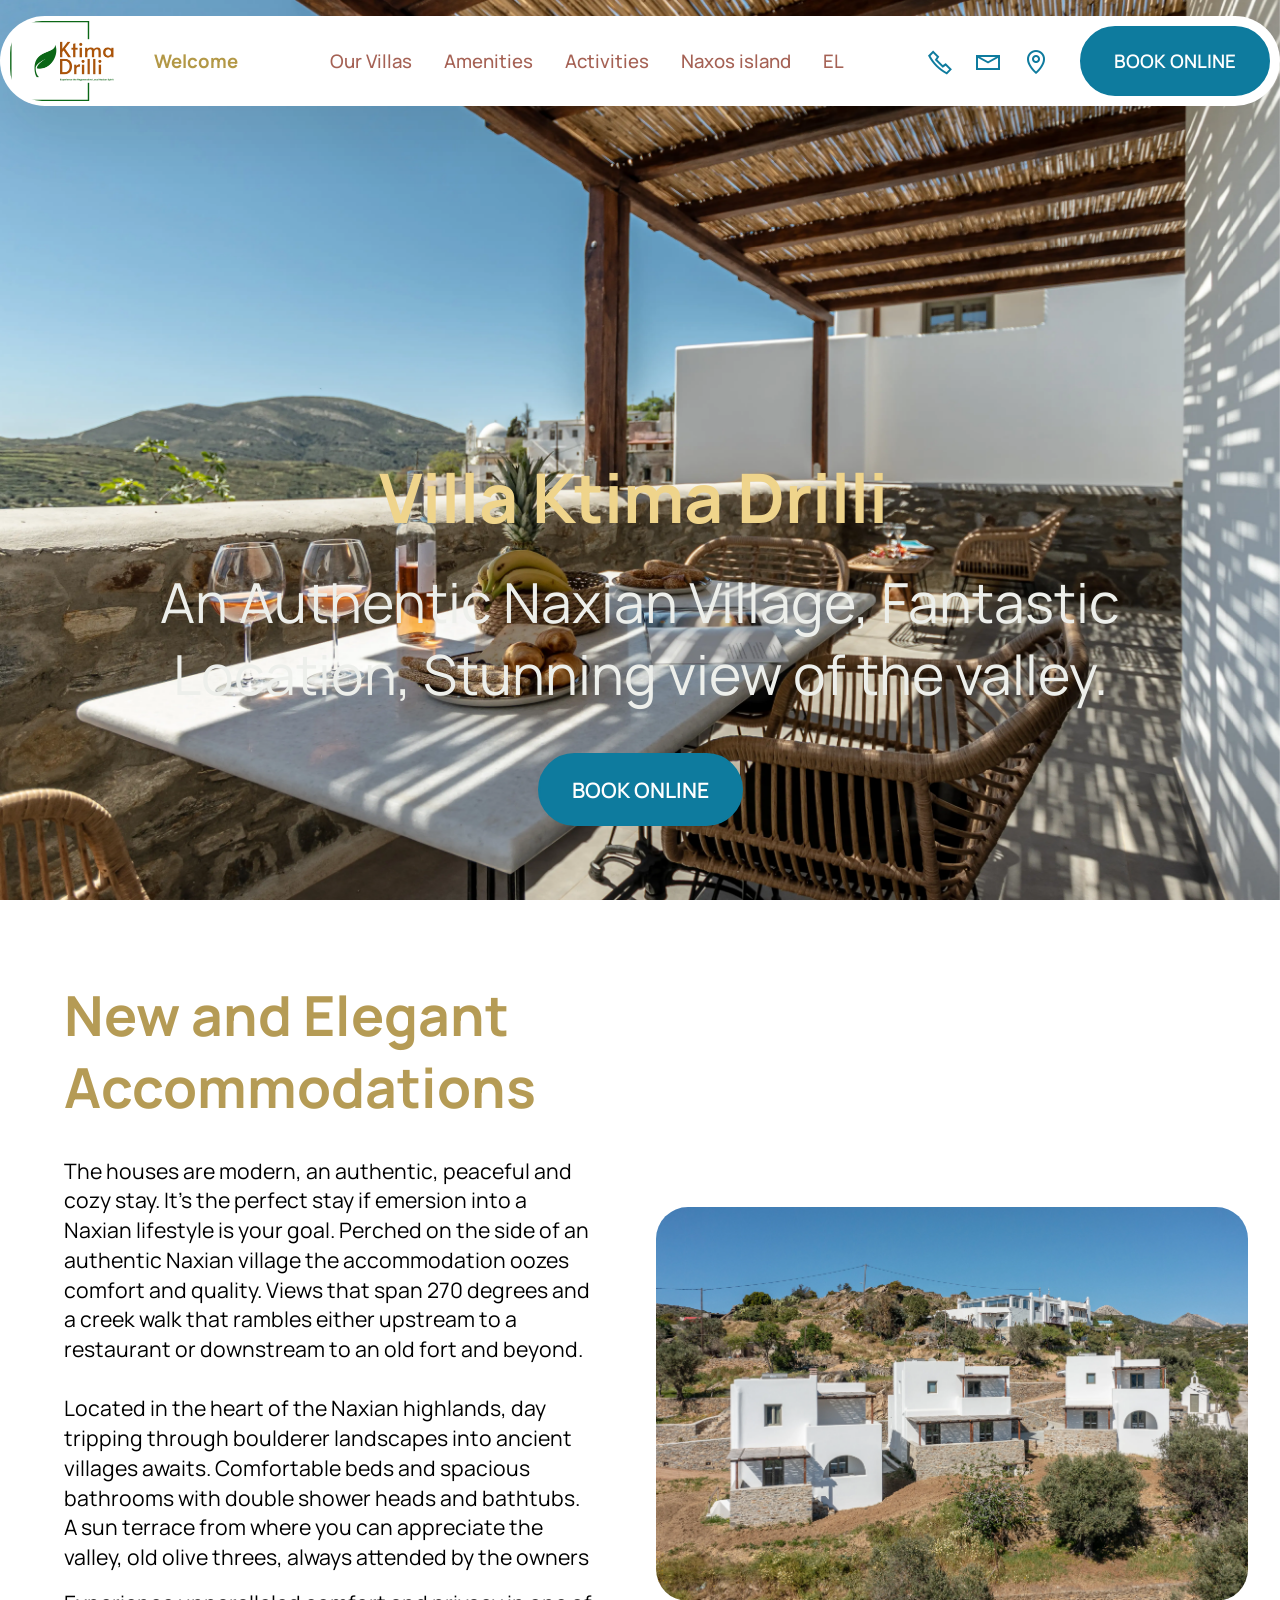
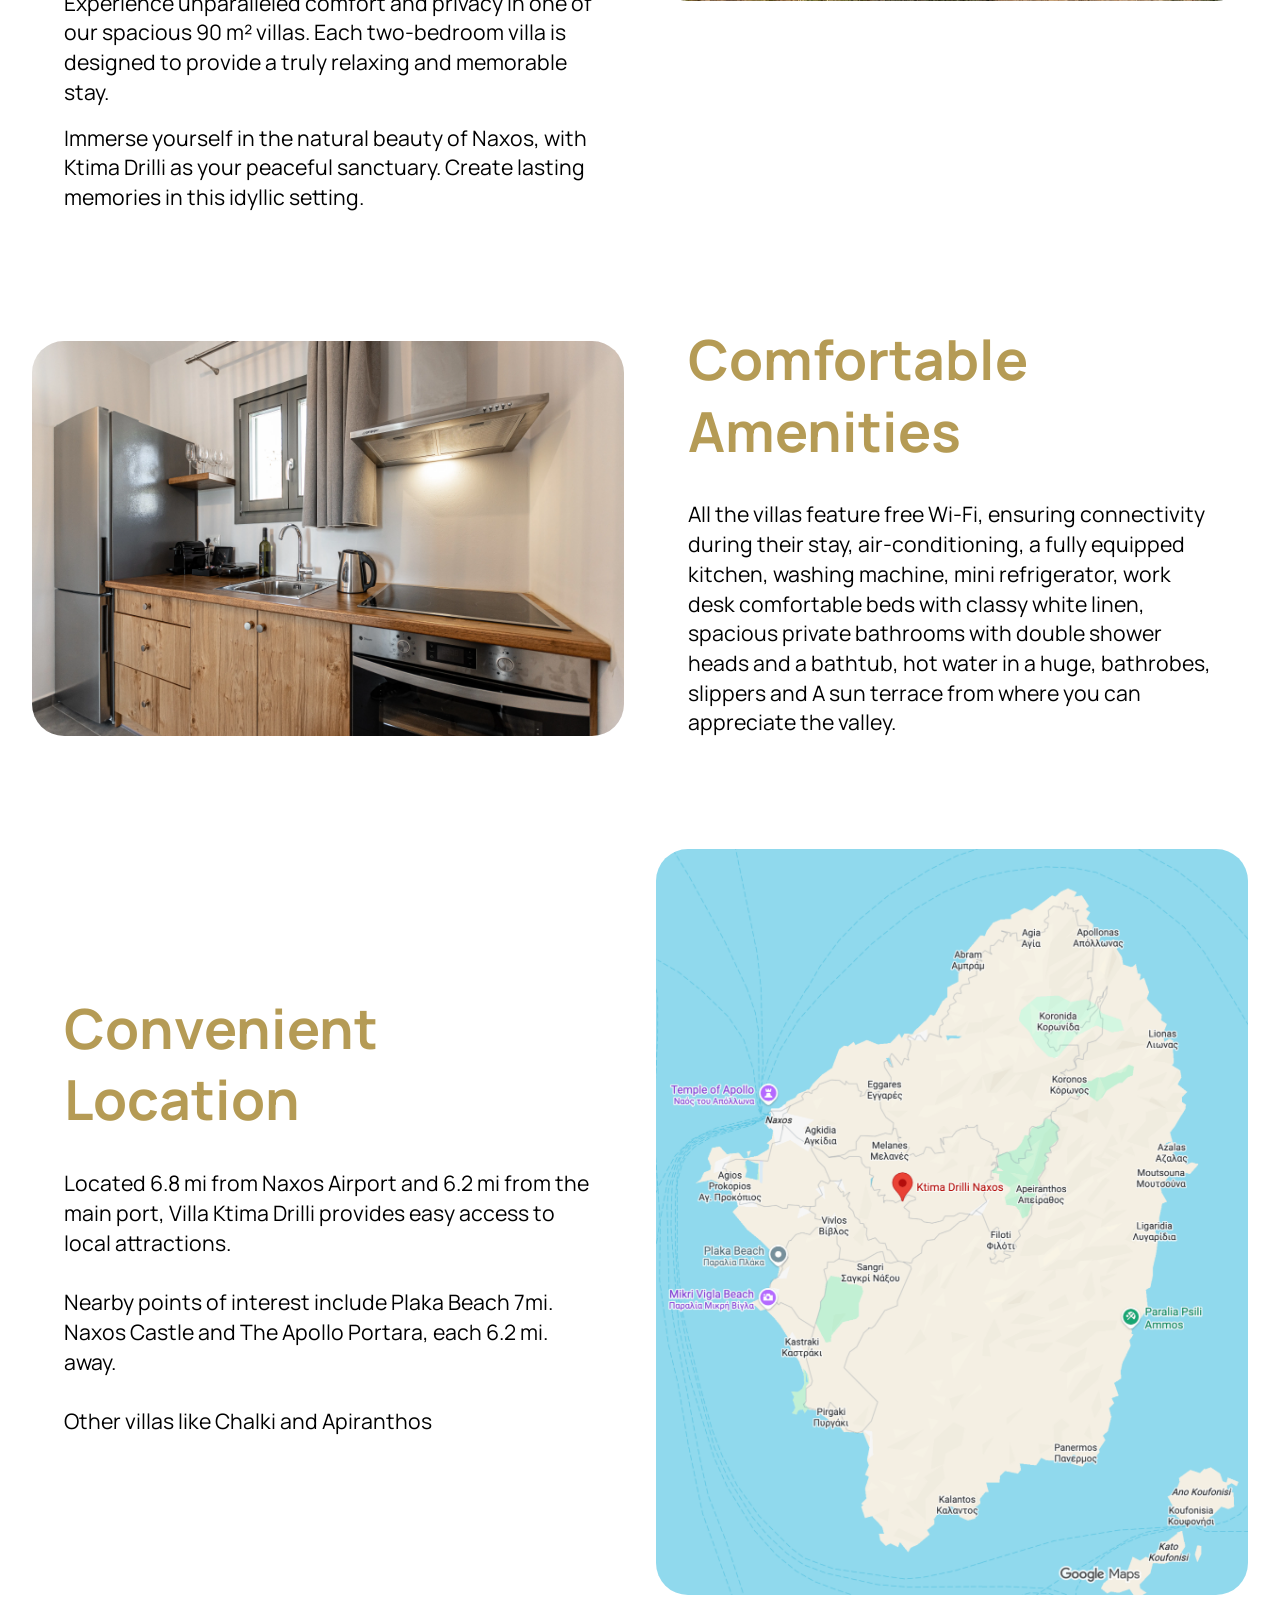
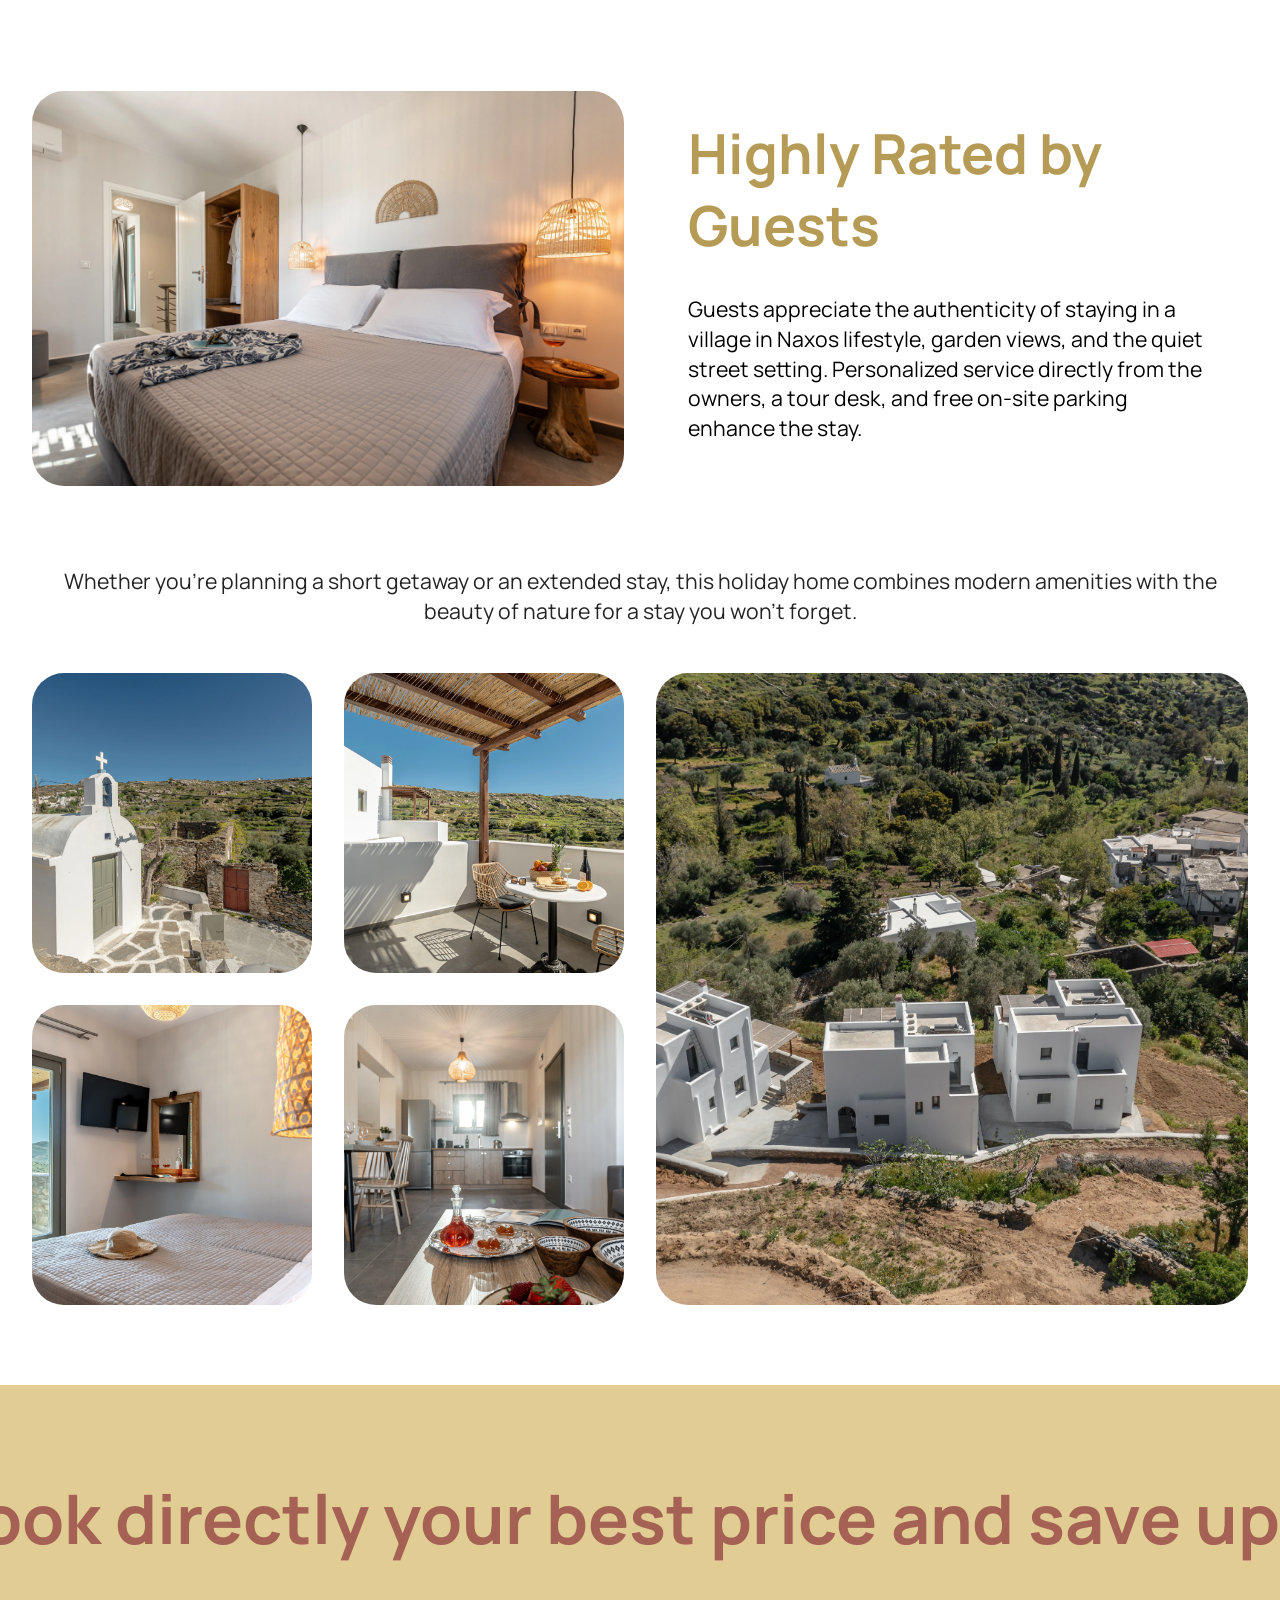
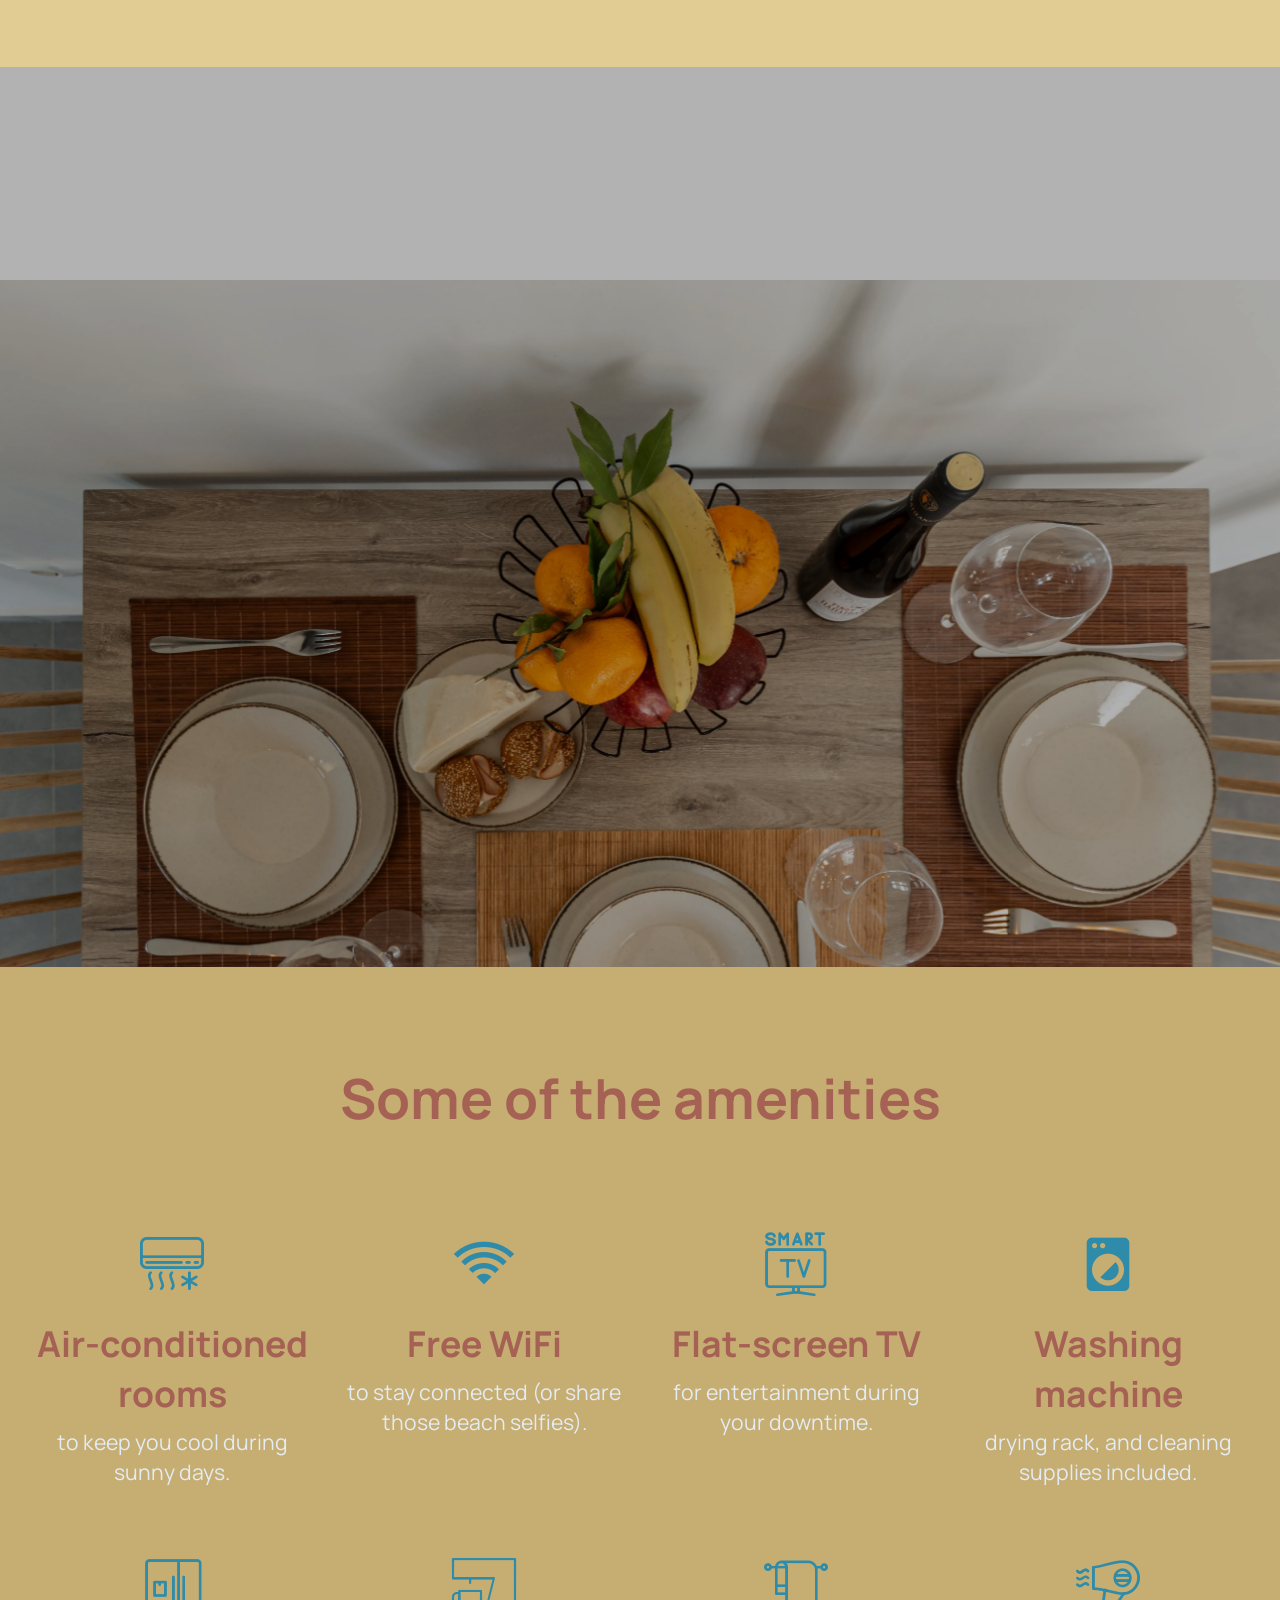
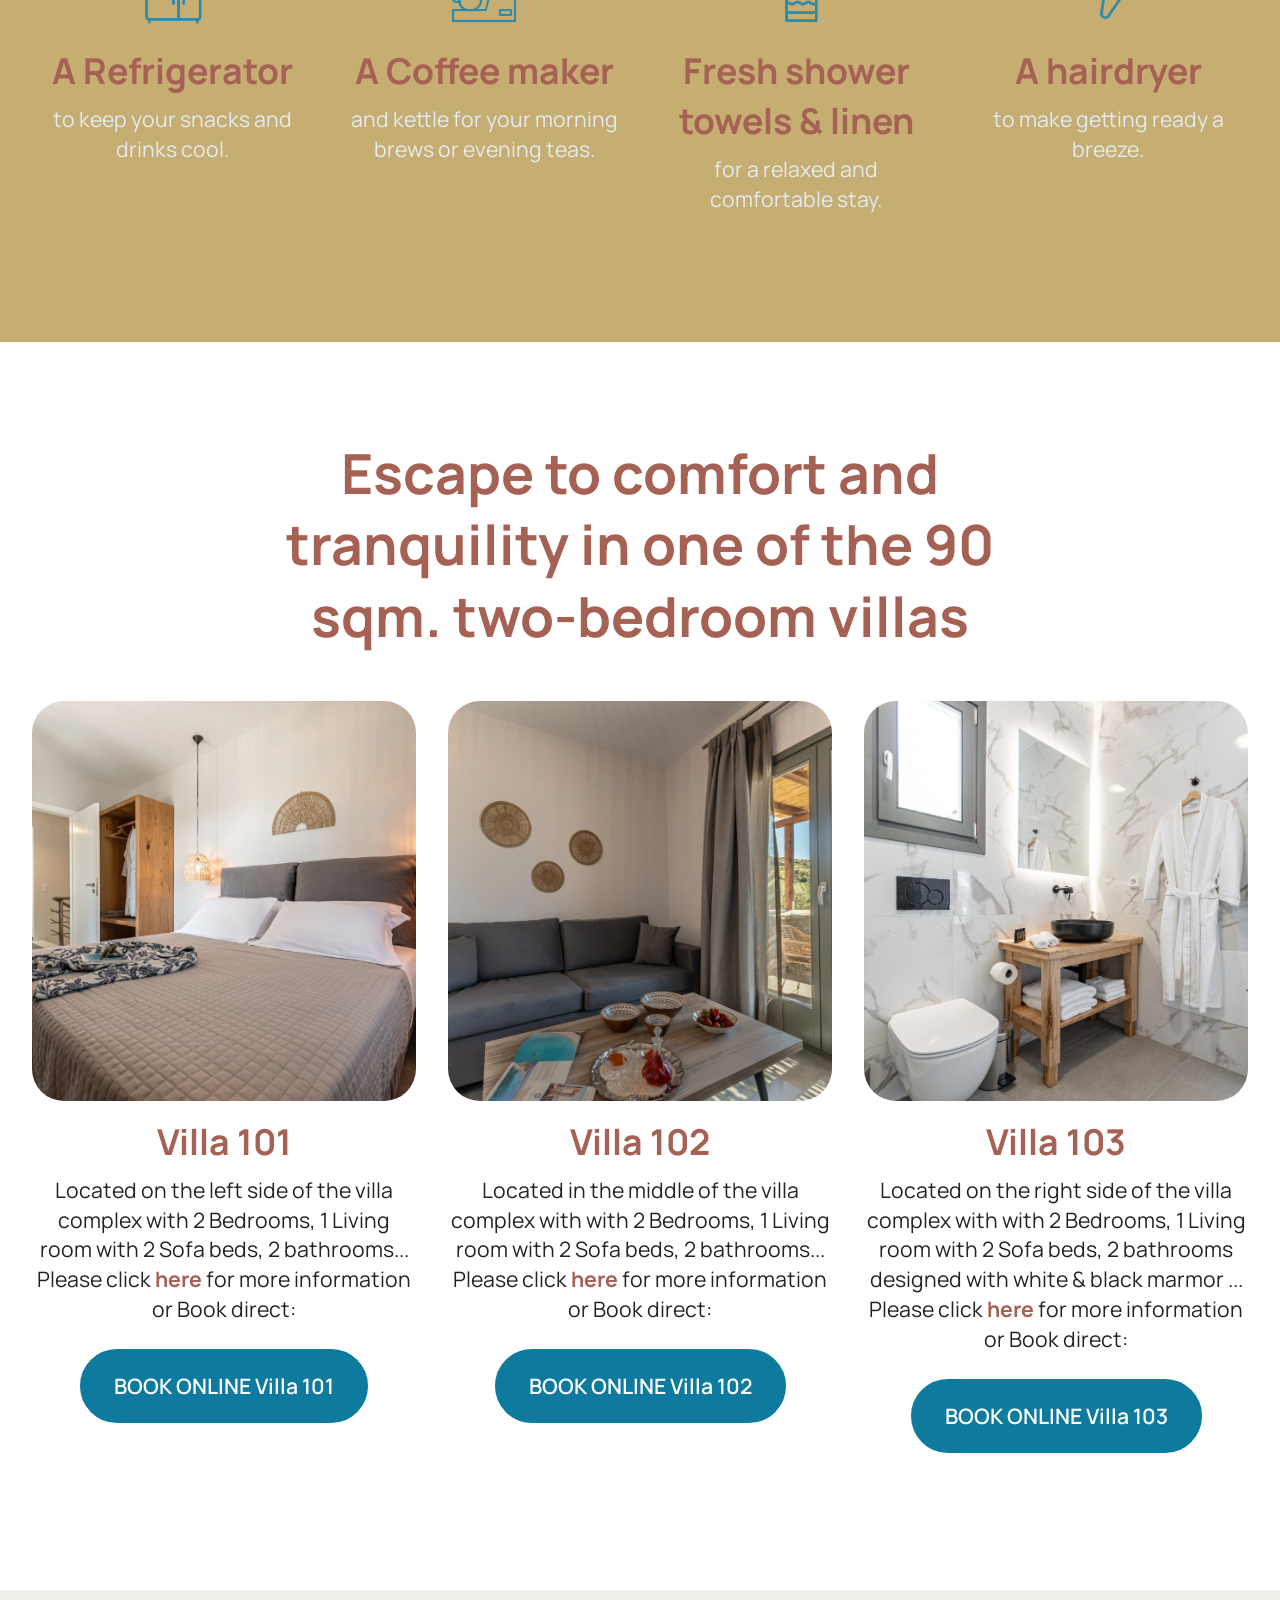
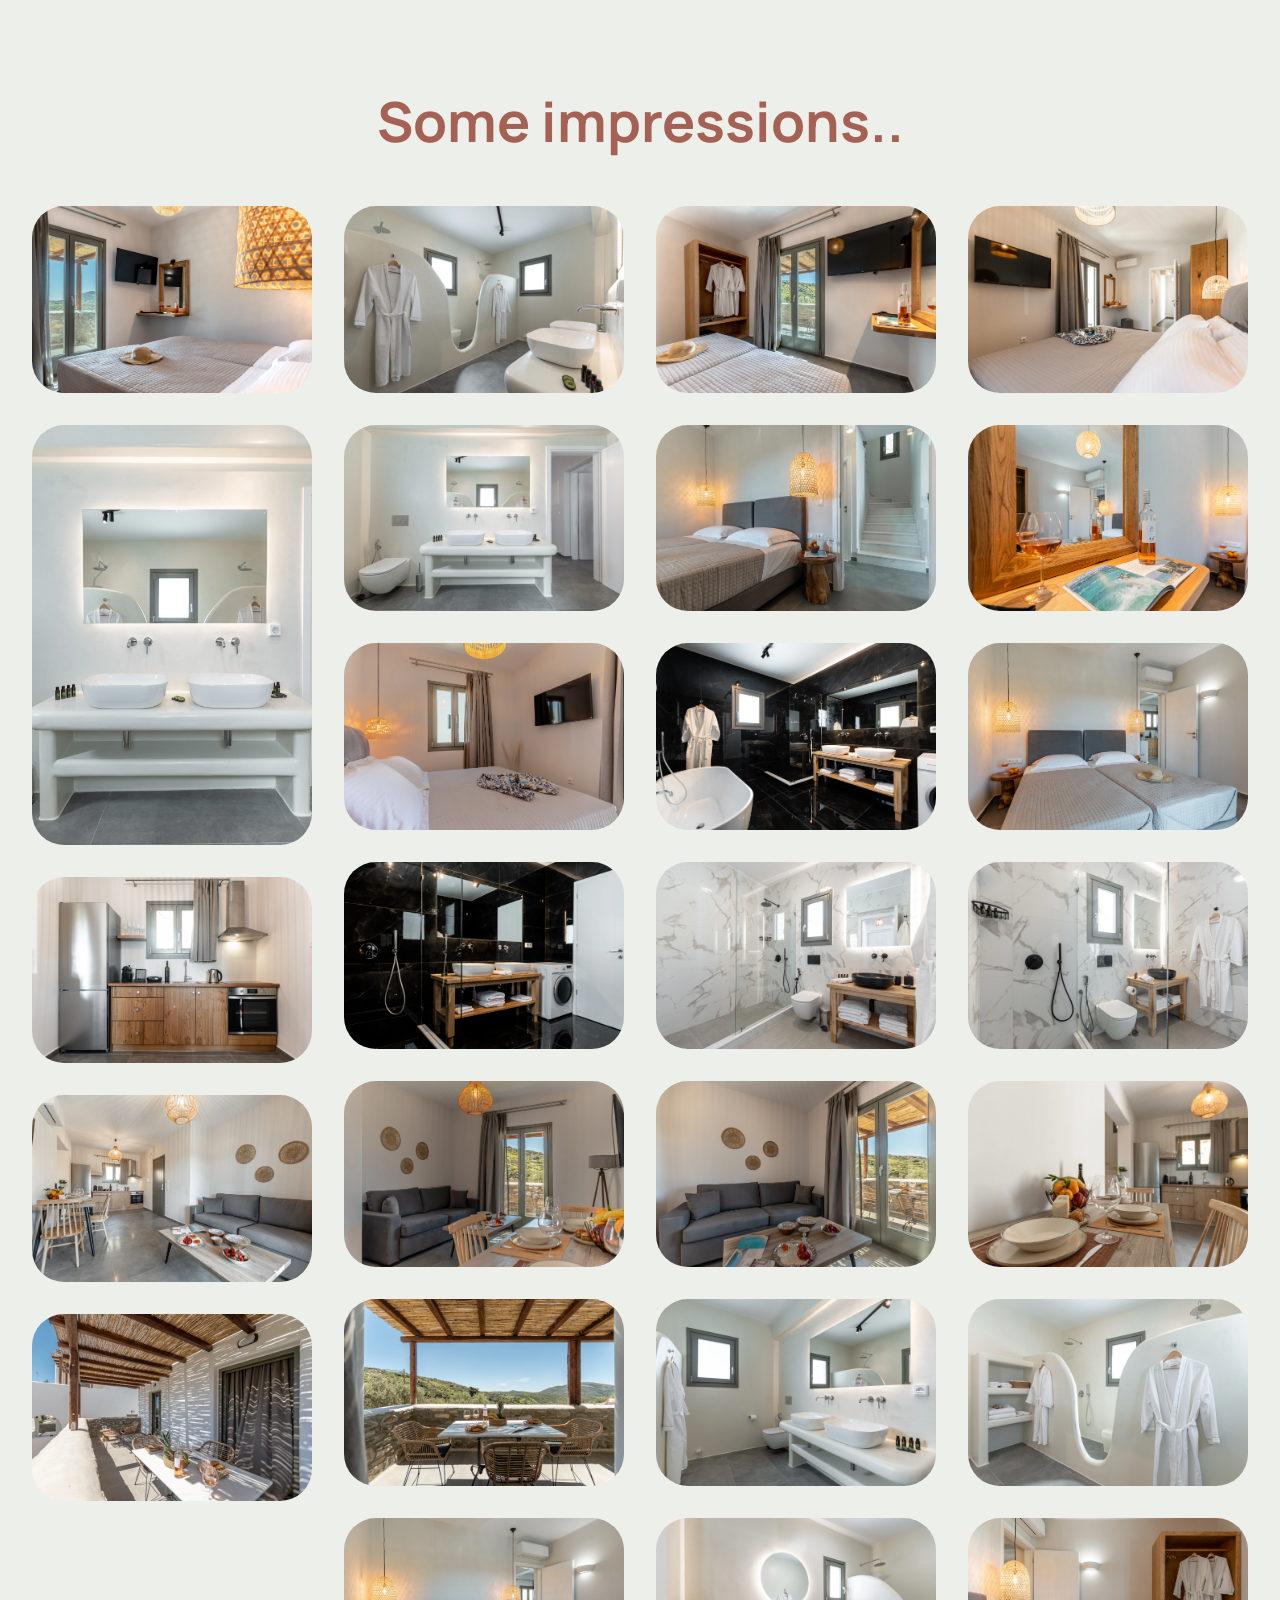
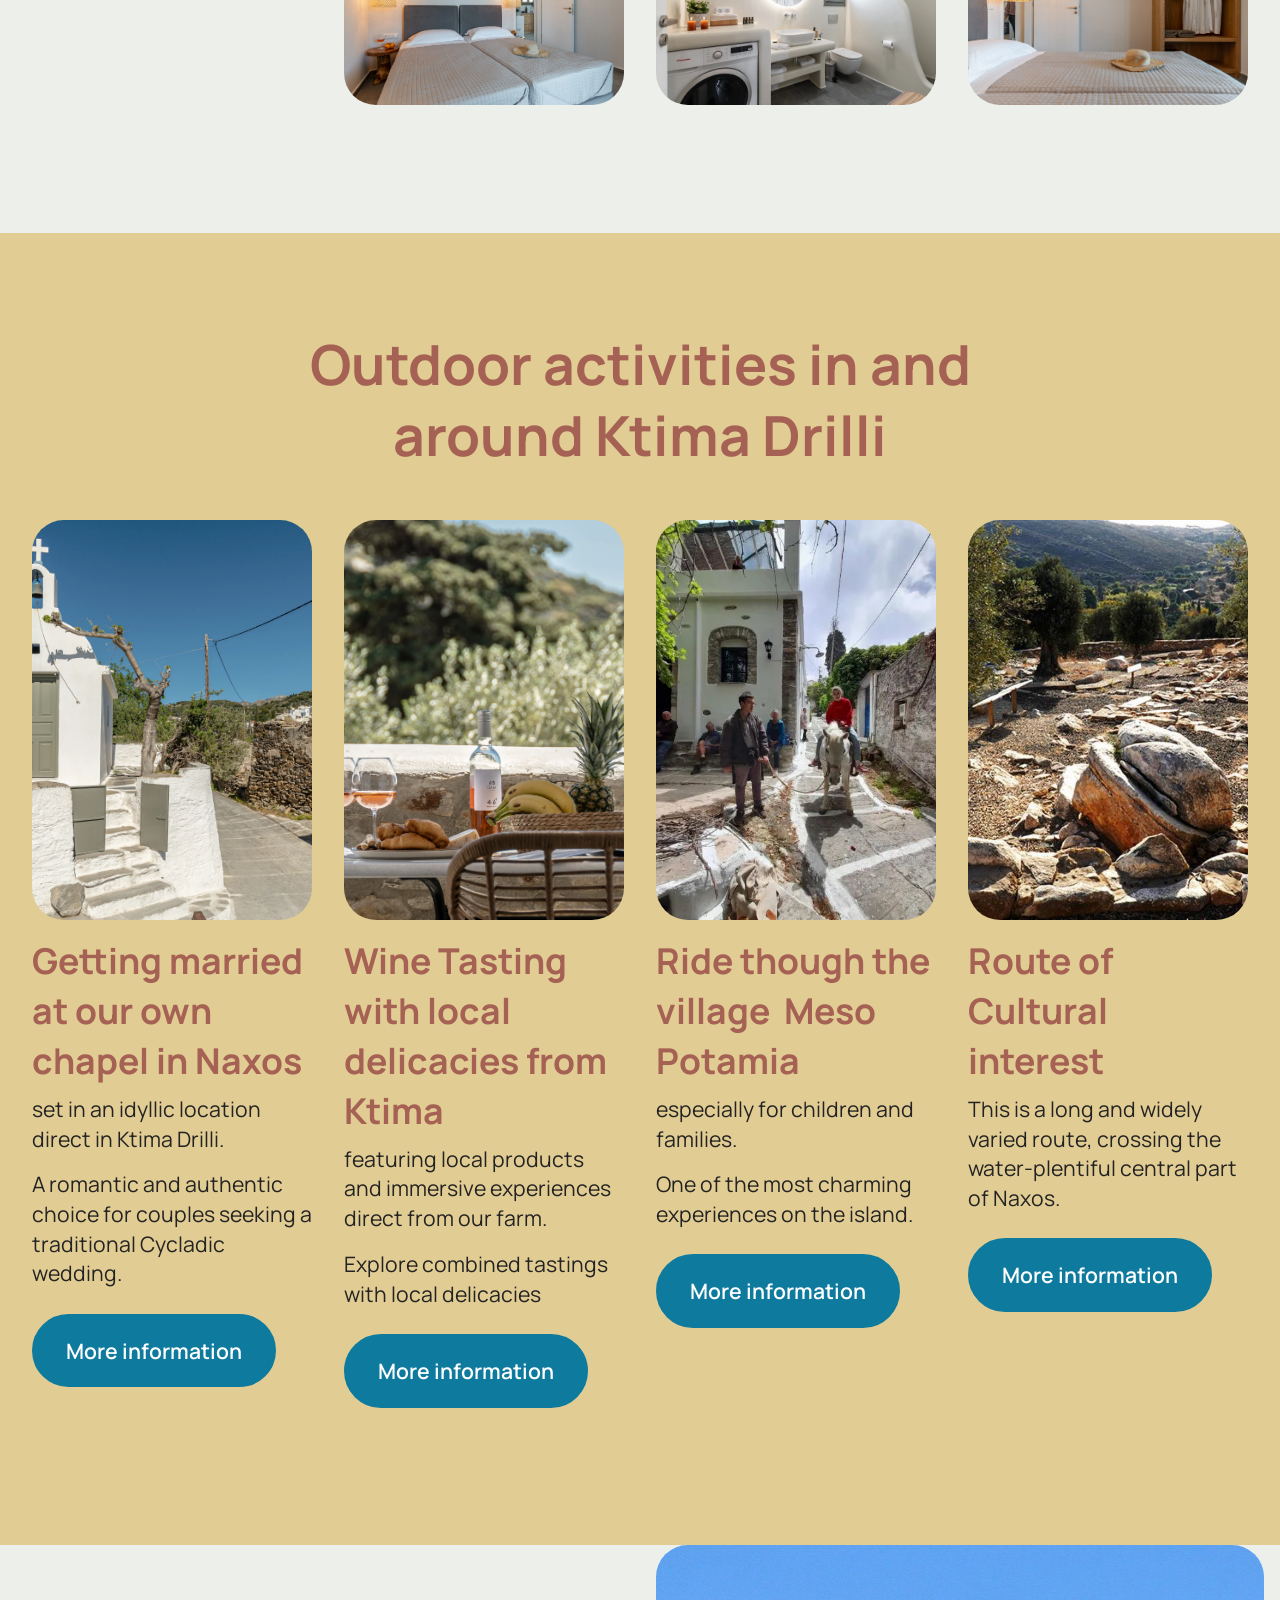
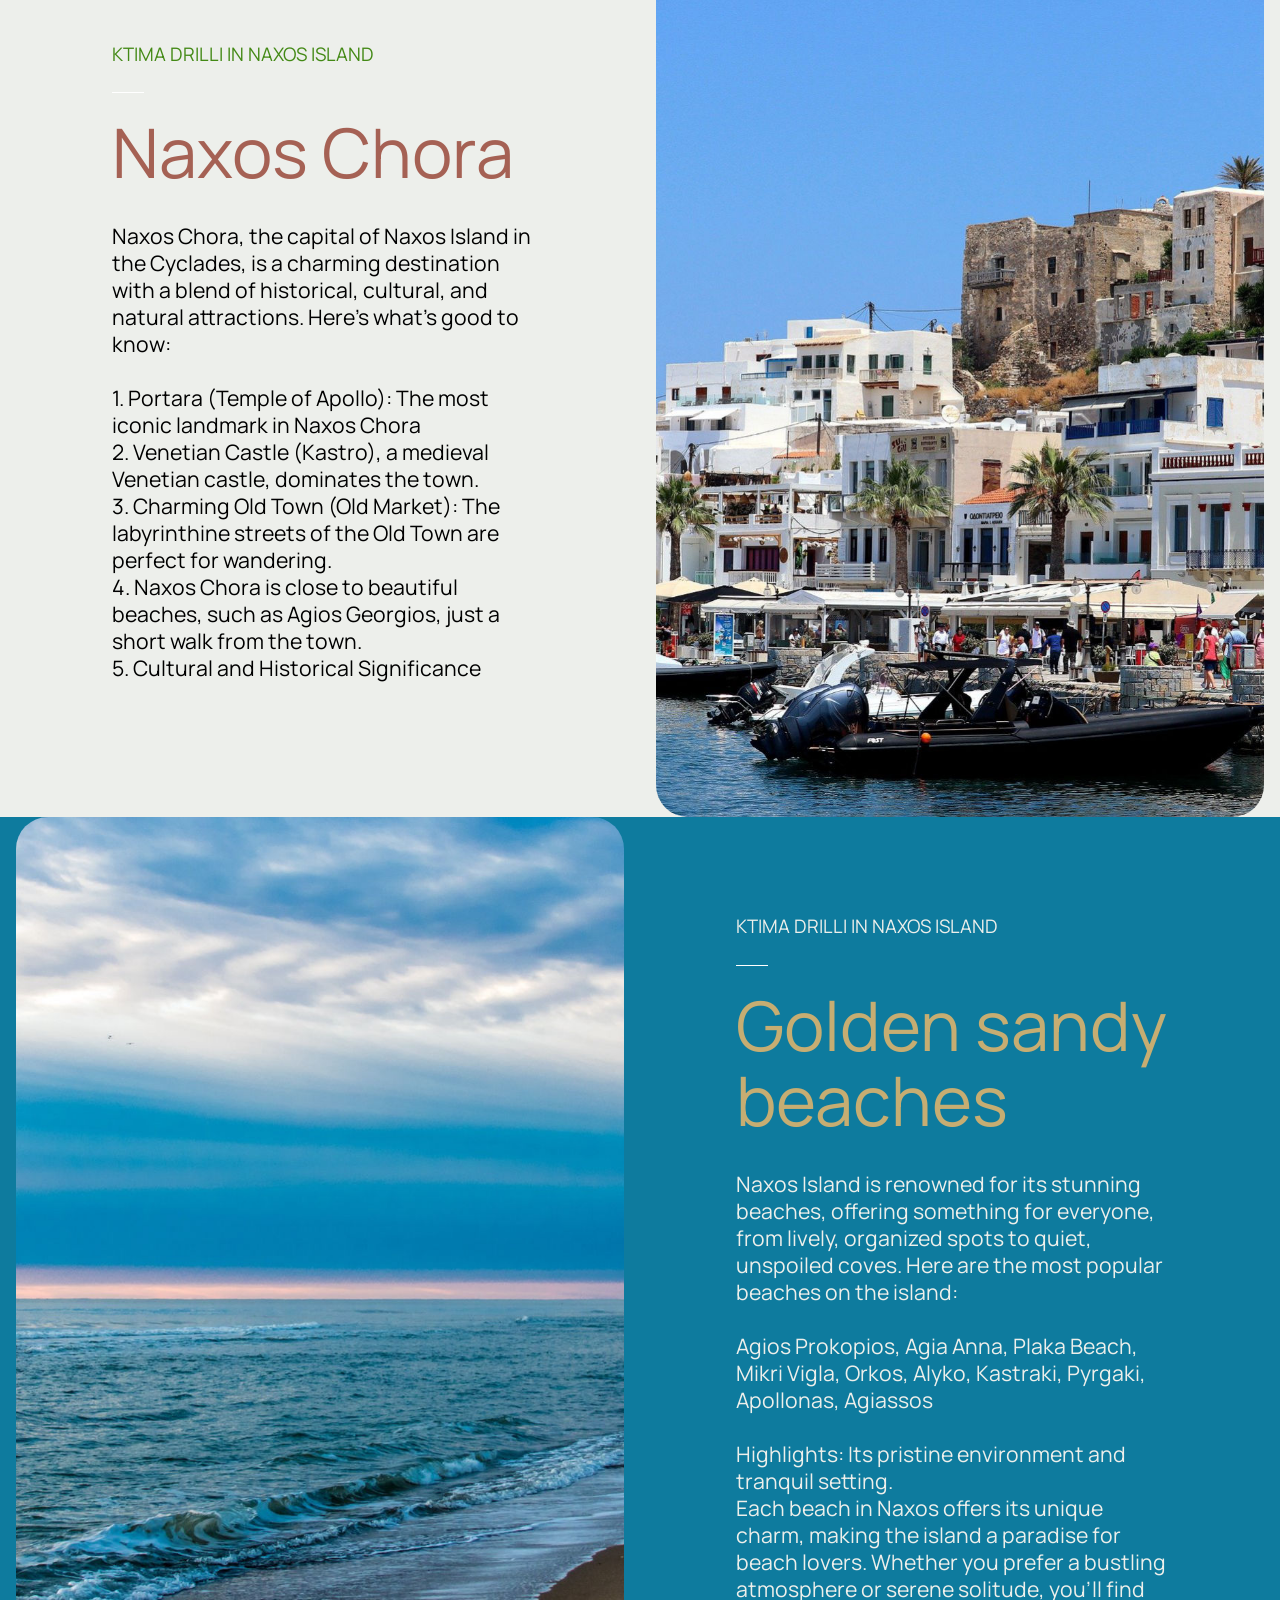
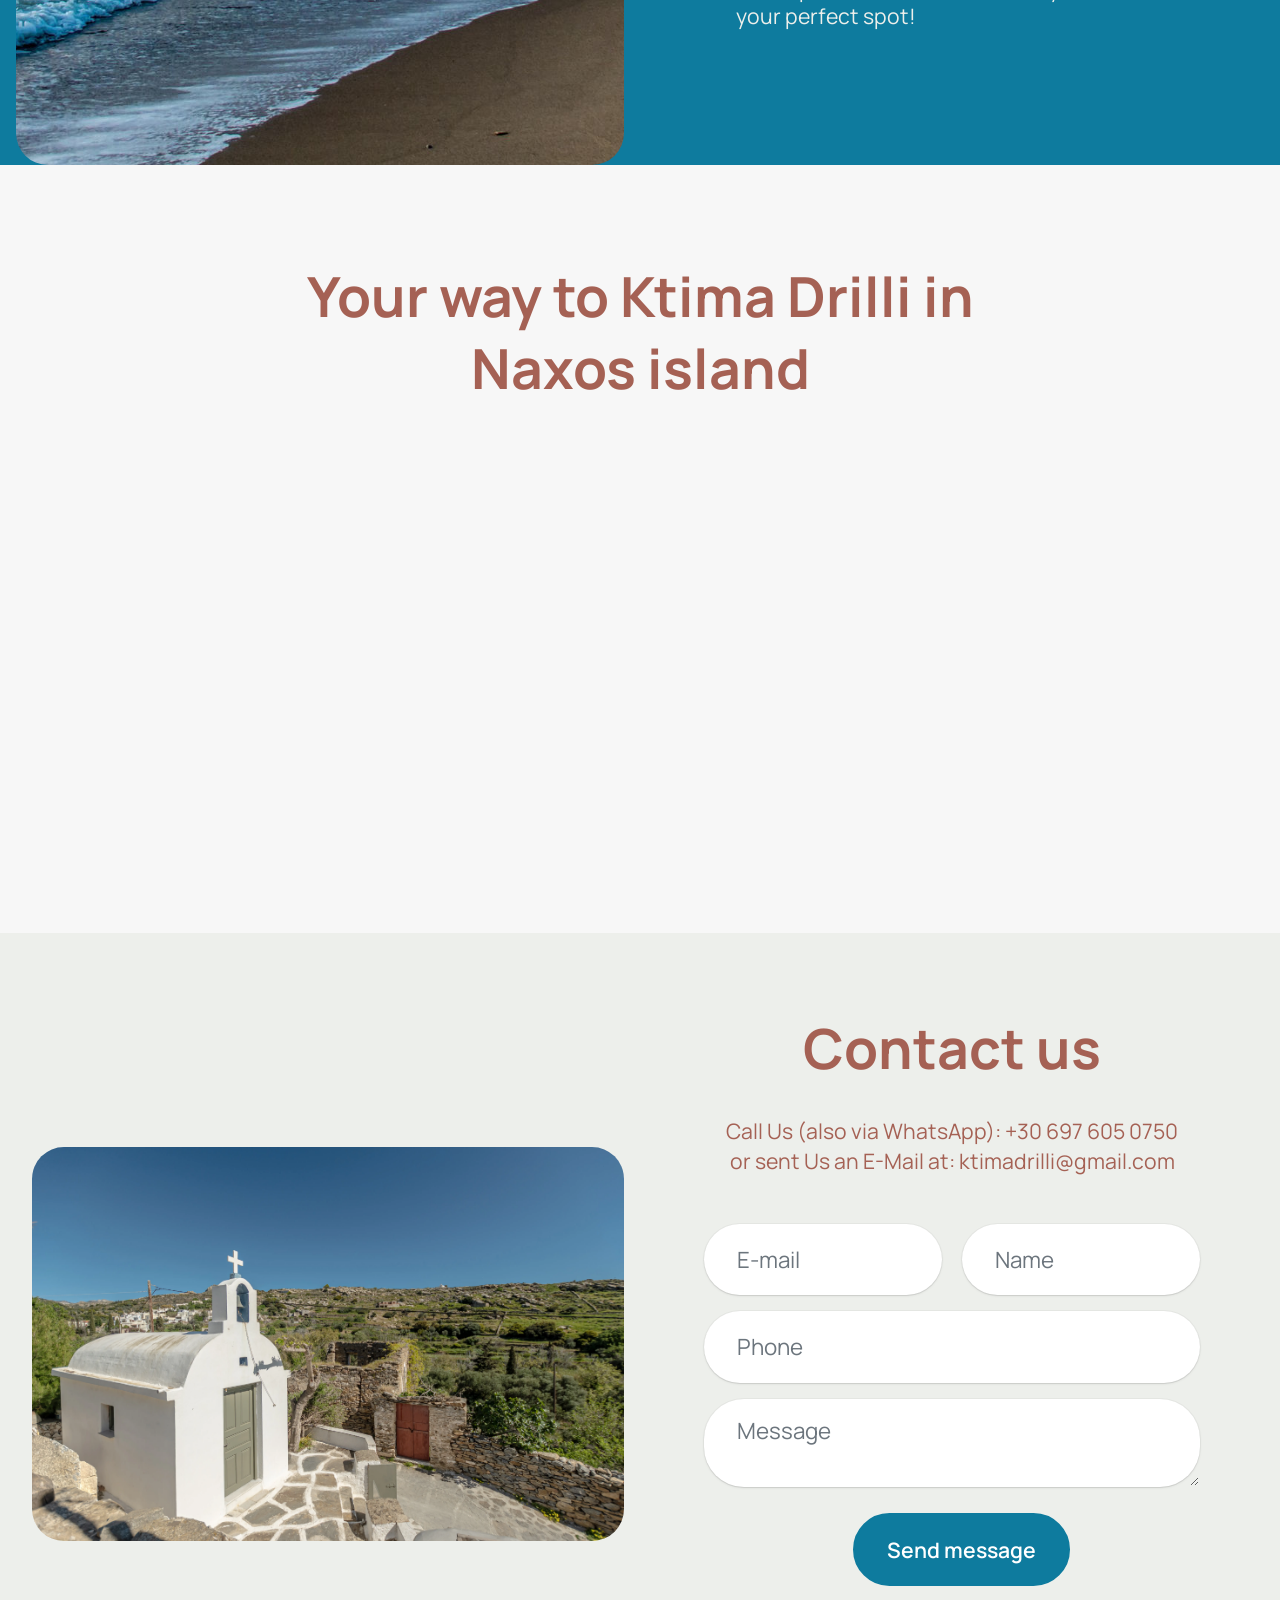
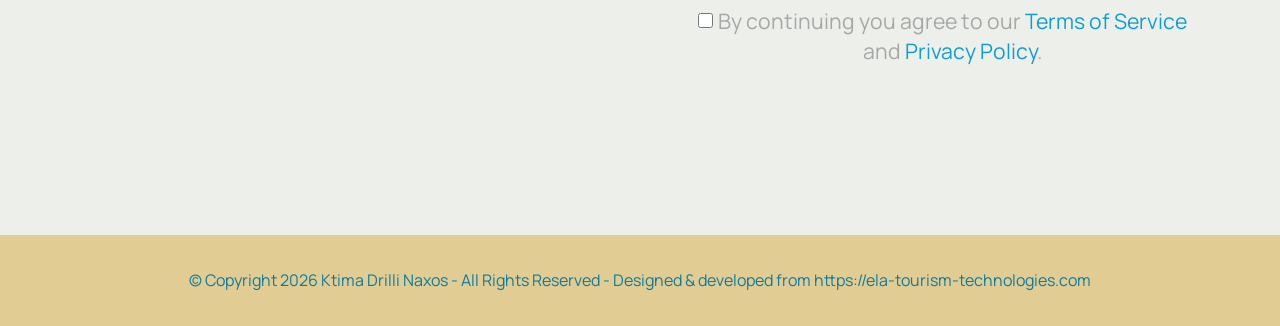
==== commit 38f6b3f6: "create github pages" ====
--- a/index.html
+++ b/index.html
@@ -25,7 +25,7 @@
   <link rel="stylesheet" href="assets/gallery/style.css">
   <link rel="preload" href="https://fonts.googleapis.com/css2?family=Manrope:wght@400;700&display=swap&display=swap" as="style" onload="this.onload=null;this.rel='stylesheet'">
   <noscript><link rel="stylesheet" href="https://fonts.googleapis.com/css2?family=Manrope:wght@400;700&display=swap&display=swap"></noscript>
-  <link rel="preload" as="style" href="assets/mobirise/css/mbr-additional.css?v=81BXnP"><link rel="stylesheet" href="assets/mobirise/css/mbr-additional.css?v=81BXnP" type="text/css">
+  <link rel="preload" as="style" href="assets/mobirise/css/mbr-additional.css?v=mx6Zkn"><link rel="stylesheet" href="assets/mobirise/css/mbr-additional.css?v=mx6Zkn" type="text/css">
 
   
   
@@ -440,7 +440,7 @@
 						<h5 class="item-title mbr-fonts-style mt-0 mb-2 display-5">
 							<a href="page1.html#slider3-r" class="text-secondary"><strong>Villa 101</strong></a></h5>
 						<p class="mbr-text mbr-fonts-style mb-3 display-7">Located on the left side of the villa complex with 2 Bedrooms, 1 Living room with&nbsp;2 Sofa beds, 2 bathrooms...<br>Please click <a href="page1.html#slider3-r" class="text-secondary"><strong>here</strong></a> for more information or Book direct:</p>
-						<div class="mbr-section-btn item-footer"><a class="btn item-btn btn-danger display-7">BOOK ONLINE Villa 101</a></div>
+						<div class="mbr-section-btn item-footer"><a class="btn item-btn btn-danger display-7" href="https://book.roompanda.com/ktima-drili-villas-naxos">BOOK ONLINE Villa 101</a></div>
 					</div>
 				</div>
 			</div>
@@ -455,7 +455,7 @@
 						<p class="mbr-text mbr-fonts-style mb-3 display-7">
 						Located in the middle of the villa complex with&nbsp;with 2 Bedrooms, 1 Living room with 2 Sofa beds, 2 bathrooms...<br>Please click <a href="page2.html#slider3-x" class="text-secondary"><strong>here</strong></a> for more information or Book direct:<br>
 						</p>
-						<div class="mbr-section-btn item-footer"><a class="btn item-btn btn-danger display-7">BOOK ONLINE Villa 102</a></div>
+						<div class="mbr-section-btn item-footer"><a class="btn item-btn btn-danger display-7" href="https://book.roompanda.com/ktima-drili-villas-naxos">BOOK ONLINE Villa 102</a></div>
 					</div>
 				</div>
 			</div>
@@ -470,7 +470,7 @@
 						<p class="mbr-text mbr-fonts-style mb-3 display-7">
 						Located on the right side of the villa complex with with 2 Bedrooms, 1 Living room with 2 Sofa beds, 2 bathrooms designed with white &amp; black marmor ...<br>Please click <a href="page3.html#slider3-15" class="text-secondary"><strong>here</strong></a> for more information or Book direct:<br>
 						</p>
-						<div class="mbr-section-btn item-footer"><a class="btn item-btn btn-danger display-7">BOOK ONLINE Villa 103</a></div>
+						<div class="mbr-section-btn item-footer"><a class="btn item-btn btn-danger display-7" href="https://book.roompanda.com/ktima-drili-villas-naxos">BOOK ONLINE Villa 103</a></div>
 					</div>
 				</div>
 			</div>
@@ -493,8 +493,8 @@
         </div>
         <div class="row mbr-gallery mbr-masonry" data-masonry="{&quot;percentPosition&quot;: true }">
             <div class="col-12 col-md-6 col-lg-3 item gallery-image">
-                <div class="item-wrapper" data-toggle="modal" data-bs-toggle="modal" data-target="#vpLv3rbIJi-modal" data-bs-target="#vpLv3rbIJi-modal">
-                    <img class="w-100" src="assets/images/ktima-drilli-61.webp" alt="" data-slide-to="0" data-bs-slide-to="0" data-target="#lb-vpLv3rbIJi" data-bs-target="#lb-vpLv3rbIJi">
+                <div class="item-wrapper" data-toggle="modal" data-bs-toggle="modal" data-target="#vpLvwFL1x7-modal" data-bs-target="#vpLvwFL1x7-modal">
+                    <img class="w-100" src="assets/images/ktima-drilli-61.webp" alt="" data-slide-to="0" data-bs-slide-to="0" data-target="#lb-vpLvwFL1x7" data-bs-target="#lb-vpLvwFL1x7">
                     <div class="icon-wrapper">
                         <span class="mobi-mbri mobi-mbri-search mbr-iconfont mbr-iconfont-btn"></span>
                     </div>
@@ -502,8 +502,8 @@
                 
             </div>
             <div class="col-12 col-md-6 col-lg-3 item gallery-image">
-                <div class="item-wrapper" data-toggle="modal" data-bs-toggle="modal" data-target="#vpLv3rbIJi-modal" data-bs-target="#vpLv3rbIJi-modal">
-                    <img class="w-100" src="assets/images/ktima-drilli-116.webp" alt="" data-slide-to="1" data-bs-slide-to="1" data-target="#lb-vpLv3rbIJi" data-bs-target="#lb-vpLv3rbIJi">
+                <div class="item-wrapper" data-toggle="modal" data-bs-toggle="modal" data-target="#vpLvwFL1x7-modal" data-bs-target="#vpLvwFL1x7-modal">
+                    <img class="w-100" src="assets/images/ktima-drilli-116.webp" alt="" data-slide-to="1" data-bs-slide-to="1" data-target="#lb-vpLvwFL1x7" data-bs-target="#lb-vpLvwFL1x7">
                     <div class="icon-wrapper">
                         <span class="mobi-mbri mobi-mbri-search mbr-iconfont mbr-iconfont-btn"></span>
                     </div>
@@ -511,8 +511,8 @@
                 
             </div>
             <div class="col-12 col-md-6 col-lg-3 item gallery-image">
-                <div class="item-wrapper" data-toggle="modal" data-bs-toggle="modal" data-target="#vpLv3rbIJi-modal" data-bs-target="#vpLv3rbIJi-modal">
-                    <img class="w-100" src="assets/images/ktima-drilli-62.webp" alt="" data-slide-to="2" data-bs-slide-to="2" data-target="#lb-vpLv3rbIJi" data-bs-target="#lb-vpLv3rbIJi">
+                <div class="item-wrapper" data-toggle="modal" data-bs-toggle="modal" data-target="#vpLvwFL1x7-modal" data-bs-target="#vpLvwFL1x7-modal">
+                    <img class="w-100" src="assets/images/ktima-drilli-62.webp" alt="" data-slide-to="2" data-bs-slide-to="2" data-target="#lb-vpLvwFL1x7" data-bs-target="#lb-vpLvwFL1x7">
                     <div class="icon-wrapper">
                         <span class="mobi-mbri mobi-mbri-search mbr-iconfont mbr-iconfont-btn"></span>
                     </div>
@@ -520,8 +520,8 @@
                 
             </div>
             <div class="col-12 col-md-6 col-lg-3 item gallery-image">
-                <div class="item-wrapper" data-toggle="modal" data-bs-toggle="modal" data-target="#vpLv3rbIJi-modal" data-bs-target="#vpLv3rbIJi-modal">
-                    <img class="w-100" src="assets/images/ktima-drilli-101.webp" alt="" data-slide-to="3" data-bs-slide-to="3" data-target="#lb-vpLv3rbIJi" data-bs-target="#lb-vpLv3rbIJi">
+                <div class="item-wrapper" data-toggle="modal" data-bs-toggle="modal" data-target="#vpLvwFL1x7-modal" data-bs-target="#vpLvwFL1x7-modal">
+                    <img class="w-100" src="assets/images/ktima-drilli-101.webp" alt="" data-slide-to="3" data-bs-slide-to="3" data-target="#lb-vpLvwFL1x7" data-bs-target="#lb-vpLvwFL1x7">
                     <div class="icon-wrapper">
                         <span class="mobi-mbri mobi-mbri-search mbr-iconfont mbr-iconfont-btn"></span>
                     </div>
@@ -529,8 +529,8 @@
                 
             </div>
             <div class="col-12 col-md-6 col-lg-3 item gallery-image">
-                <div class="item-wrapper" data-toggle="modal" data-bs-toggle="modal" data-target="#vpLv3rbIJi-modal" data-bs-target="#vpLv3rbIJi-modal">
-                    <img class="w-100" src="assets/images/ktima-drilli-120.webp" alt="" data-slide-to="4" data-bs-slide-to="4" data-target="#lb-vpLv3rbIJi" data-bs-target="#lb-vpLv3rbIJi">
+                <div class="item-wrapper" data-toggle="modal" data-bs-toggle="modal" data-target="#vpLvwFL1x7-modal" data-bs-target="#vpLvwFL1x7-modal">
+                    <img class="w-100" src="assets/images/ktima-drilli-120.webp" alt="" data-slide-to="4" data-bs-slide-to="4" data-target="#lb-vpLvwFL1x7" data-bs-target="#lb-vpLvwFL1x7">
                     <div class="icon-wrapper">
                         <span class="mobi-mbri mobi-mbri-search mbr-iconfont mbr-iconfont-btn"></span>
                     </div>
@@ -538,8 +538,8 @@
                 
             </div>
             <div class="col-12 col-md-6 col-lg-3 item gallery-image">
-                <div class="item-wrapper" data-toggle="modal" data-bs-toggle="modal" data-target="#vpLv3rbIJi-modal" data-bs-target="#vpLv3rbIJi-modal">
-                    <img class="w-100" src="assets/images/ktima-drilli-119.webp" alt="" data-slide-to="5" data-bs-slide-to="5" data-target="#lb-vpLv3rbIJi" data-bs-target="#lb-vpLv3rbIJi">
+                <div class="item-wrapper" data-toggle="modal" data-bs-toggle="modal" data-target="#vpLvwFL1x7-modal" data-bs-target="#vpLvwFL1x7-modal">
+                    <img class="w-100" src="assets/images/ktima-drilli-119.webp" alt="" data-slide-to="5" data-bs-slide-to="5" data-target="#lb-vpLvwFL1x7" data-bs-target="#lb-vpLvwFL1x7">
                     <div class="icon-wrapper">
                         <span class="mobi-mbri mobi-mbri-search mbr-iconfont mbr-iconfont-btn"></span>
                     </div>
@@ -547,173 +547,173 @@
                 
             </div>
             <div class="col-12 col-md-6 col-lg-3 item gallery-image">
-                <div class="item-wrapper" data-toggle="modal" data-bs-toggle="modal" data-target="#vpLv3rbIJi-modal" data-bs-target="#vpLv3rbIJi-modal">
-                    <img class="w-100" src="assets/images/ktima-drilli-66.webp" alt="" data-slide-to="6" data-bs-slide-to="6" data-target="#lb-vpLv3rbIJi" data-bs-target="#lb-vpLv3rbIJi">
-                    <div class="icon-wrapper">
-                        <span class="mobi-mbri mobi-mbri-search mbr-iconfont mbr-iconfont-btn"></span>
-                    </div>
-                </div>
-                
-            </div><div class="col-12 col-md-6 col-lg-3 item gallery-image">
-                <div class="item-wrapper" data-toggle="modal" data-bs-toggle="modal" data-target="#vpLv3rbIJi-modal" data-bs-target="#vpLv3rbIJi-modal">
-                    <img class="w-100" src="assets/images/ktima-drilli-69.webp" alt="" data-slide-to="7" data-bs-slide-to="7" data-target="#lb-vpLv3rbIJi" data-bs-target="#lb-vpLv3rbIJi">
-                    <div class="icon-wrapper">
-                        <span class="mobi-mbri mobi-mbri-search mbr-iconfont mbr-iconfont-btn"></span>
-                    </div>
-                </div>
-                
-            </div><div class="col-12 col-md-6 col-lg-3 item gallery-image">
-                <div class="item-wrapper" data-toggle="modal" data-bs-toggle="modal" data-target="#vpLv3rbIJi-modal" data-bs-target="#vpLv3rbIJi-modal">
-                    <img class="w-100" src="assets/images/ktima-drilli-68.webp" alt="" data-slide-to="8" data-bs-slide-to="8" data-target="#lb-vpLv3rbIJi" data-bs-target="#lb-vpLv3rbIJi">
-                    <div class="icon-wrapper">
-                        <span class="mobi-mbri mobi-mbri-search mbr-iconfont mbr-iconfont-btn"></span>
-                    </div>
-                </div>
-                
-            </div><div class="col-12 col-md-6 col-lg-3 item gallery-image">
-                <div class="item-wrapper" data-toggle="modal" data-bs-toggle="modal" data-target="#vpLv3rbIJi-modal" data-bs-target="#vpLv3rbIJi-modal">
-                    <img class="w-100" src="assets/images/ktima-drilli-85.webp" alt="" data-slide-to="9" data-bs-slide-to="9" data-target="#lb-vpLv3rbIJi" data-bs-target="#lb-vpLv3rbIJi">
-                    <div class="icon-wrapper">
-                        <span class="mobi-mbri mobi-mbri-search mbr-iconfont mbr-iconfont-btn"></span>
-                    </div>
-                </div>
-                
-            </div><div class="col-12 col-md-6 col-lg-3 item gallery-image">
-                <div class="item-wrapper" data-toggle="modal" data-bs-toggle="modal" data-target="#vpLv3rbIJi-modal" data-bs-target="#vpLv3rbIJi-modal">
-                    <img class="w-100" src="assets/images/ktima-drilli-136.webp" alt="" data-slide-to="10" data-bs-slide-to="10" data-target="#lb-vpLv3rbIJi" data-bs-target="#lb-vpLv3rbIJi">
-                    <div class="icon-wrapper">
-                        <span class="mobi-mbri mobi-mbri-search mbr-iconfont mbr-iconfont-btn"></span>
-                    </div>
-                </div>
-                
-            </div><div class="col-12 col-md-6 col-lg-3 item gallery-image">
-                <div class="item-wrapper" data-toggle="modal" data-bs-toggle="modal" data-target="#vpLv3rbIJi-modal" data-bs-target="#vpLv3rbIJi-modal">
-                    <img class="w-100" src="assets/images/ktima-drilli-141.webp" alt="" data-slide-to="11" data-bs-slide-to="11" data-target="#lb-vpLv3rbIJi" data-bs-target="#lb-vpLv3rbIJi">
-                    <div class="icon-wrapper">
-                        <span class="mobi-mbri mobi-mbri-search mbr-iconfont mbr-iconfont-btn"></span>
-                    </div>
-                </div>
-                
-            </div><div class="col-12 col-md-6 col-lg-3 item gallery-image">
-                <div class="item-wrapper" data-toggle="modal" data-bs-toggle="modal" data-target="#vpLv3rbIJi-modal" data-bs-target="#vpLv3rbIJi-modal">
-                    <img class="w-100" src="assets/images/ktima-drilli-131.webp" alt="" data-slide-to="12" data-bs-slide-to="12" data-target="#lb-vpLv3rbIJi" data-bs-target="#lb-vpLv3rbIJi">
-                    <div class="icon-wrapper">
-                        <span class="mobi-mbri mobi-mbri-search mbr-iconfont mbr-iconfont-btn"></span>
-                    </div>
-                </div>
-                
-            </div><div class="col-12 col-md-6 col-lg-3 item gallery-image">
-                <div class="item-wrapper" data-toggle="modal" data-bs-toggle="modal" data-target="#vpLv3rbIJi-modal" data-bs-target="#vpLv3rbIJi-modal">
-                    <img class="w-100" src="assets/images/ktima-drilli-128.webp" alt="" data-slide-to="13" data-bs-slide-to="13" data-target="#lb-vpLv3rbIJi" data-bs-target="#lb-vpLv3rbIJi">
-                    <div class="icon-wrapper">
-                        <span class="mobi-mbri mobi-mbri-search mbr-iconfont mbr-iconfont-btn"></span>
-                    </div>
-                </div>
-                
-            </div><div class="col-12 col-md-6 col-lg-3 item gallery-image">
-                <div class="item-wrapper" data-toggle="modal" data-bs-toggle="modal" data-target="#vpLv3rbIJi-modal" data-bs-target="#vpLv3rbIJi-modal">
-                    <img class="w-100" src="assets/images/ktima-drilli-22.webp" alt="" data-slide-to="14" data-bs-slide-to="14" data-target="#lb-vpLv3rbIJi" data-bs-target="#lb-vpLv3rbIJi">
-                    <div class="icon-wrapper">
-                        <span class="mobi-mbri mobi-mbri-search mbr-iconfont mbr-iconfont-btn"></span>
-                    </div>
-                </div>
-                
-            </div><div class="col-12 col-md-6 col-lg-3 item gallery-image">
-                <div class="item-wrapper" data-toggle="modal" data-bs-toggle="modal" data-target="#vpLv3rbIJi-modal" data-bs-target="#vpLv3rbIJi-modal">
-                    <img class="w-100" src="assets/images/ktima-drilli-17.webp" alt="" data-slide-to="15" data-bs-slide-to="15" data-target="#lb-vpLv3rbIJi" data-bs-target="#lb-vpLv3rbIJi">
-                    <div class="icon-wrapper">
-                        <span class="mobi-mbri mobi-mbri-search mbr-iconfont mbr-iconfont-btn"></span>
-                    </div>
-                </div>
-                
-            </div><div class="col-12 col-md-6 col-lg-3 item gallery-image">
-                <div class="item-wrapper" data-toggle="modal" data-bs-toggle="modal" data-target="#vpLv3rbIJi-modal" data-bs-target="#vpLv3rbIJi-modal">
-                    <img class="w-100" src="assets/images/ktima-drilli-20.webp" alt="" data-slide-to="16" data-bs-slide-to="16" data-target="#lb-vpLv3rbIJi" data-bs-target="#lb-vpLv3rbIJi">
-                    <div class="icon-wrapper">
-                        <span class="mobi-mbri mobi-mbri-search mbr-iconfont mbr-iconfont-btn"></span>
-                    </div>
-                </div>
-                
-            </div><div class="col-12 col-md-6 col-lg-3 item gallery-image">
-                <div class="item-wrapper" data-toggle="modal" data-bs-toggle="modal" data-target="#vpLv3rbIJi-modal" data-bs-target="#vpLv3rbIJi-modal">
-                    <img class="w-100" src="assets/images/ktima-drilli-16.webp" alt="" data-slide-to="17" data-bs-slide-to="17" data-target="#lb-vpLv3rbIJi" data-bs-target="#lb-vpLv3rbIJi">
-                    <div class="icon-wrapper">
-                        <span class="mobi-mbri mobi-mbri-search mbr-iconfont mbr-iconfont-btn"></span>
-                    </div>
-                </div>
-                
-            </div><div class="col-12 col-md-6 col-lg-3 item gallery-image">
-                <div class="item-wrapper" data-toggle="modal" data-bs-toggle="modal" data-target="#vpLv3rbIJi-modal" data-bs-target="#vpLv3rbIJi-modal">
-                    <img class="w-100" src="assets/images/ktima-drilli-31.webp" alt="" data-slide-to="18" data-bs-slide-to="18" data-target="#lb-vpLv3rbIJi" data-bs-target="#lb-vpLv3rbIJi">
-                    <div class="icon-wrapper">
-                        <span class="mobi-mbri mobi-mbri-search mbr-iconfont mbr-iconfont-btn"></span>
-                    </div>
-                </div>
-                
-            </div><div class="col-12 col-md-6 col-lg-3 item gallery-image">
-                <div class="item-wrapper" data-toggle="modal" data-bs-toggle="modal" data-target="#vpLv3rbIJi-modal" data-bs-target="#vpLv3rbIJi-modal">
-                    <img class="w-100" src="assets/images/ktima-drilli-36.webp" alt="" data-slide-to="19" data-bs-slide-to="19" data-target="#lb-vpLv3rbIJi" data-bs-target="#lb-vpLv3rbIJi">
-                    <div class="icon-wrapper">
-                        <span class="mobi-mbri mobi-mbri-search mbr-iconfont mbr-iconfont-btn"></span>
-                    </div>
-                </div>
-                
-            </div><div class="col-12 col-md-6 col-lg-3 item gallery-image">
-                <div class="item-wrapper" data-toggle="modal" data-bs-toggle="modal" data-target="#vpLv3rbIJi-modal" data-bs-target="#vpLv3rbIJi-modal">
-                    <img class="w-100" src="assets/images/ktima-drilli-125.webp" alt="" data-slide-to="20" data-bs-slide-to="20" data-target="#lb-vpLv3rbIJi" data-bs-target="#lb-vpLv3rbIJi">
-                    <div class="icon-wrapper">
-                        <span class="mobi-mbri mobi-mbri-search mbr-iconfont mbr-iconfont-btn"></span>
-                    </div>
-                </div>
-                
-            </div><div class="col-12 col-md-6 col-lg-3 item gallery-image">
-                <div class="item-wrapper" data-toggle="modal" data-bs-toggle="modal" data-target="#vpLv3rbIJi-modal" data-bs-target="#vpLv3rbIJi-modal">
-                    <img class="w-100" src="assets/images/ktima-drilli-118.webp" alt="" data-slide-to="21" data-bs-slide-to="21" data-target="#lb-vpLv3rbIJi" data-bs-target="#lb-vpLv3rbIJi">
-                    <div class="icon-wrapper">
-                        <span class="mobi-mbri mobi-mbri-search mbr-iconfont mbr-iconfont-btn"></span>
-                    </div>
-                </div>
-                
-            </div><div class="col-12 col-md-6 col-lg-3 item gallery-image">
-                <div class="item-wrapper" data-toggle="modal" data-bs-toggle="modal" data-target="#vpLv3rbIJi-modal" data-bs-target="#vpLv3rbIJi-modal">
-                    <img class="w-100" src="assets/images/ktima-drilli-42.webp" alt="" data-slide-to="22" data-bs-slide-to="22" data-target="#lb-vpLv3rbIJi" data-bs-target="#lb-vpLv3rbIJi">
-                    <div class="icon-wrapper">
-                        <span class="mobi-mbri mobi-mbri-search mbr-iconfont mbr-iconfont-btn"></span>
-                    </div>
-                </div>
-                
-            </div><div class="col-12 col-md-6 col-lg-3 item gallery-image">
-                <div class="item-wrapper" data-toggle="modal" data-bs-toggle="modal" data-target="#vpLv3rbIJi-modal" data-bs-target="#vpLv3rbIJi-modal">
-                    <img class="w-100" src="assets/images/ktima-drilli-68.webp" alt="" data-slide-to="23" data-bs-slide-to="23" data-target="#lb-vpLv3rbIJi" data-bs-target="#lb-vpLv3rbIJi">
-                    <div class="icon-wrapper">
-                        <span class="mobi-mbri mobi-mbri-search mbr-iconfont mbr-iconfont-btn"></span>
-                    </div>
-                </div>
-                
-            </div><div class="col-12 col-md-6 col-lg-3 item gallery-image">
-                <div class="item-wrapper" data-toggle="modal" data-bs-toggle="modal" data-target="#vpLv3rbIJi-modal" data-bs-target="#vpLv3rbIJi-modal">
-                    <img class="w-100" src="assets/images/ktima-drilli-72.webp" alt="" data-slide-to="24" data-bs-slide-to="24" data-target="#lb-vpLv3rbIJi" data-bs-target="#lb-vpLv3rbIJi">
-                    <div class="icon-wrapper">
-                        <span class="mobi-mbri mobi-mbri-search mbr-iconfont mbr-iconfont-btn"></span>
-                    </div>
-                </div>
-                
-            </div><div class="col-12 col-md-6 col-lg-3 item gallery-image">
-                <div class="item-wrapper" data-toggle="modal" data-bs-toggle="modal" data-target="#vpLv3rbIJi-modal" data-bs-target="#vpLv3rbIJi-modal">
-                    <img class="w-100" src="assets/images/ktima-drilli-76.webp" alt="" data-slide-to="25" data-bs-slide-to="25" data-target="#lb-vpLv3rbIJi" data-bs-target="#lb-vpLv3rbIJi">
-                    <div class="icon-wrapper">
-                        <span class="mobi-mbri mobi-mbri-search mbr-iconfont mbr-iconfont-btn"></span>
-                    </div>
-                </div>
-                
-            </div>
-        </div>
-
-        <div class="modal mbr-slider" tabindex="-1" role="dialog" aria-hidden="true" id="vpLv3rbIJi-modal">
+                <div class="item-wrapper" data-toggle="modal" data-bs-toggle="modal" data-target="#vpLvwFL1x7-modal" data-bs-target="#vpLvwFL1x7-modal">
+                    <img class="w-100" src="assets/images/ktima-drilli-66.webp" alt="" data-slide-to="6" data-bs-slide-to="6" data-target="#lb-vpLvwFL1x7" data-bs-target="#lb-vpLvwFL1x7">
+                    <div class="icon-wrapper">
+                        <span class="mobi-mbri mobi-mbri-search mbr-iconfont mbr-iconfont-btn"></span>
+                    </div>
+                </div>
+                
+            </div><div class="col-12 col-md-6 col-lg-3 item gallery-image">
+                <div class="item-wrapper" data-toggle="modal" data-bs-toggle="modal" data-target="#vpLvwFL1x7-modal" data-bs-target="#vpLvwFL1x7-modal">
+                    <img class="w-100" src="assets/images/ktima-drilli-69.webp" alt="" data-slide-to="7" data-bs-slide-to="7" data-target="#lb-vpLvwFL1x7" data-bs-target="#lb-vpLvwFL1x7">
+                    <div class="icon-wrapper">
+                        <span class="mobi-mbri mobi-mbri-search mbr-iconfont mbr-iconfont-btn"></span>
+                    </div>
+                </div>
+                
+            </div><div class="col-12 col-md-6 col-lg-3 item gallery-image">
+                <div class="item-wrapper" data-toggle="modal" data-bs-toggle="modal" data-target="#vpLvwFL1x7-modal" data-bs-target="#vpLvwFL1x7-modal">
+                    <img class="w-100" src="assets/images/ktima-drilli-68.webp" alt="" data-slide-to="8" data-bs-slide-to="8" data-target="#lb-vpLvwFL1x7" data-bs-target="#lb-vpLvwFL1x7">
+                    <div class="icon-wrapper">
+                        <span class="mobi-mbri mobi-mbri-search mbr-iconfont mbr-iconfont-btn"></span>
+                    </div>
+                </div>
+                
+            </div><div class="col-12 col-md-6 col-lg-3 item gallery-image">
+                <div class="item-wrapper" data-toggle="modal" data-bs-toggle="modal" data-target="#vpLvwFL1x7-modal" data-bs-target="#vpLvwFL1x7-modal">
+                    <img class="w-100" src="assets/images/ktima-drilli-85.webp" alt="" data-slide-to="9" data-bs-slide-to="9" data-target="#lb-vpLvwFL1x7" data-bs-target="#lb-vpLvwFL1x7">
+                    <div class="icon-wrapper">
+                        <span class="mobi-mbri mobi-mbri-search mbr-iconfont mbr-iconfont-btn"></span>
+                    </div>
+                </div>
+                
+            </div><div class="col-12 col-md-6 col-lg-3 item gallery-image">
+                <div class="item-wrapper" data-toggle="modal" data-bs-toggle="modal" data-target="#vpLvwFL1x7-modal" data-bs-target="#vpLvwFL1x7-modal">
+                    <img class="w-100" src="assets/images/ktima-drilli-136.webp" alt="" data-slide-to="10" data-bs-slide-to="10" data-target="#lb-vpLvwFL1x7" data-bs-target="#lb-vpLvwFL1x7">
+                    <div class="icon-wrapper">
+                        <span class="mobi-mbri mobi-mbri-search mbr-iconfont mbr-iconfont-btn"></span>
+                    </div>
+                </div>
+                
+            </div><div class="col-12 col-md-6 col-lg-3 item gallery-image">
+                <div class="item-wrapper" data-toggle="modal" data-bs-toggle="modal" data-target="#vpLvwFL1x7-modal" data-bs-target="#vpLvwFL1x7-modal">
+                    <img class="w-100" src="assets/images/ktima-drilli-141.webp" alt="" data-slide-to="11" data-bs-slide-to="11" data-target="#lb-vpLvwFL1x7" data-bs-target="#lb-vpLvwFL1x7">
+                    <div class="icon-wrapper">
+                        <span class="mobi-mbri mobi-mbri-search mbr-iconfont mbr-iconfont-btn"></span>
+                    </div>
+                </div>
+                
+            </div><div class="col-12 col-md-6 col-lg-3 item gallery-image">
+                <div class="item-wrapper" data-toggle="modal" data-bs-toggle="modal" data-target="#vpLvwFL1x7-modal" data-bs-target="#vpLvwFL1x7-modal">
+                    <img class="w-100" src="assets/images/ktima-drilli-131.webp" alt="" data-slide-to="12" data-bs-slide-to="12" data-target="#lb-vpLvwFL1x7" data-bs-target="#lb-vpLvwFL1x7">
+                    <div class="icon-wrapper">
+                        <span class="mobi-mbri mobi-mbri-search mbr-iconfont mbr-iconfont-btn"></span>
+                    </div>
+                </div>
+                
+            </div><div class="col-12 col-md-6 col-lg-3 item gallery-image">
+                <div class="item-wrapper" data-toggle="modal" data-bs-toggle="modal" data-target="#vpLvwFL1x7-modal" data-bs-target="#vpLvwFL1x7-modal">
+                    <img class="w-100" src="assets/images/ktima-drilli-128.webp" alt="" data-slide-to="13" data-bs-slide-to="13" data-target="#lb-vpLvwFL1x7" data-bs-target="#lb-vpLvwFL1x7">
+                    <div class="icon-wrapper">
+                        <span class="mobi-mbri mobi-mbri-search mbr-iconfont mbr-iconfont-btn"></span>
+                    </div>
+                </div>
+                
+            </div><div class="col-12 col-md-6 col-lg-3 item gallery-image">
+                <div class="item-wrapper" data-toggle="modal" data-bs-toggle="modal" data-target="#vpLvwFL1x7-modal" data-bs-target="#vpLvwFL1x7-modal">
+                    <img class="w-100" src="assets/images/ktima-drilli-22.webp" alt="" data-slide-to="14" data-bs-slide-to="14" data-target="#lb-vpLvwFL1x7" data-bs-target="#lb-vpLvwFL1x7">
+                    <div class="icon-wrapper">
+                        <span class="mobi-mbri mobi-mbri-search mbr-iconfont mbr-iconfont-btn"></span>
+                    </div>
+                </div>
+                
+            </div><div class="col-12 col-md-6 col-lg-3 item gallery-image">
+                <div class="item-wrapper" data-toggle="modal" data-bs-toggle="modal" data-target="#vpLvwFL1x7-modal" data-bs-target="#vpLvwFL1x7-modal">
+                    <img class="w-100" src="assets/images/ktima-drilli-17.webp" alt="" data-slide-to="15" data-bs-slide-to="15" data-target="#lb-vpLvwFL1x7" data-bs-target="#lb-vpLvwFL1x7">
+                    <div class="icon-wrapper">
+                        <span class="mobi-mbri mobi-mbri-search mbr-iconfont mbr-iconfont-btn"></span>
+                    </div>
+                </div>
+                
+            </div><div class="col-12 col-md-6 col-lg-3 item gallery-image">
+                <div class="item-wrapper" data-toggle="modal" data-bs-toggle="modal" data-target="#vpLvwFL1x7-modal" data-bs-target="#vpLvwFL1x7-modal">
+                    <img class="w-100" src="assets/images/ktima-drilli-20.webp" alt="" data-slide-to="16" data-bs-slide-to="16" data-target="#lb-vpLvwFL1x7" data-bs-target="#lb-vpLvwFL1x7">
+                    <div class="icon-wrapper">
+                        <span class="mobi-mbri mobi-mbri-search mbr-iconfont mbr-iconfont-btn"></span>
+                    </div>
+                </div>
+                
+            </div><div class="col-12 col-md-6 col-lg-3 item gallery-image">
+                <div class="item-wrapper" data-toggle="modal" data-bs-toggle="modal" data-target="#vpLvwFL1x7-modal" data-bs-target="#vpLvwFL1x7-modal">
+                    <img class="w-100" src="assets/images/ktima-drilli-16.webp" alt="" data-slide-to="17" data-bs-slide-to="17" data-target="#lb-vpLvwFL1x7" data-bs-target="#lb-vpLvwFL1x7">
+                    <div class="icon-wrapper">
+                        <span class="mobi-mbri mobi-mbri-search mbr-iconfont mbr-iconfont-btn"></span>
+                    </div>
+                </div>
+                
+            </div><div class="col-12 col-md-6 col-lg-3 item gallery-image">
+                <div class="item-wrapper" data-toggle="modal" data-bs-toggle="modal" data-target="#vpLvwFL1x7-modal" data-bs-target="#vpLvwFL1x7-modal">
+                    <img class="w-100" src="assets/images/ktima-drilli-31.webp" alt="" data-slide-to="18" data-bs-slide-to="18" data-target="#lb-vpLvwFL1x7" data-bs-target="#lb-vpLvwFL1x7">
+                    <div class="icon-wrapper">
+                        <span class="mobi-mbri mobi-mbri-search mbr-iconfont mbr-iconfont-btn"></span>
+                    </div>
+                </div>
+                
+            </div><div class="col-12 col-md-6 col-lg-3 item gallery-image">
+                <div class="item-wrapper" data-toggle="modal" data-bs-toggle="modal" data-target="#vpLvwFL1x7-modal" data-bs-target="#vpLvwFL1x7-modal">
+                    <img class="w-100" src="assets/images/ktima-drilli-36.webp" alt="" data-slide-to="19" data-bs-slide-to="19" data-target="#lb-vpLvwFL1x7" data-bs-target="#lb-vpLvwFL1x7">
+                    <div class="icon-wrapper">
+                        <span class="mobi-mbri mobi-mbri-search mbr-iconfont mbr-iconfont-btn"></span>
+                    </div>
+                </div>
+                
+            </div><div class="col-12 col-md-6 col-lg-3 item gallery-image">
+                <div class="item-wrapper" data-toggle="modal" data-bs-toggle="modal" data-target="#vpLvwFL1x7-modal" data-bs-target="#vpLvwFL1x7-modal">
+                    <img class="w-100" src="assets/images/ktima-drilli-125.webp" alt="" data-slide-to="20" data-bs-slide-to="20" data-target="#lb-vpLvwFL1x7" data-bs-target="#lb-vpLvwFL1x7">
+                    <div class="icon-wrapper">
+                        <span class="mobi-mbri mobi-mbri-search mbr-iconfont mbr-iconfont-btn"></span>
+                    </div>
+                </div>
+                
+            </div><div class="col-12 col-md-6 col-lg-3 item gallery-image">
+                <div class="item-wrapper" data-toggle="modal" data-bs-toggle="modal" data-target="#vpLvwFL1x7-modal" data-bs-target="#vpLvwFL1x7-modal">
+                    <img class="w-100" src="assets/images/ktima-drilli-118.webp" alt="" data-slide-to="21" data-bs-slide-to="21" data-target="#lb-vpLvwFL1x7" data-bs-target="#lb-vpLvwFL1x7">
+                    <div class="icon-wrapper">
+                        <span class="mobi-mbri mobi-mbri-search mbr-iconfont mbr-iconfont-btn"></span>
+                    </div>
+                </div>
+                
+            </div><div class="col-12 col-md-6 col-lg-3 item gallery-image">
+                <div class="item-wrapper" data-toggle="modal" data-bs-toggle="modal" data-target="#vpLvwFL1x7-modal" data-bs-target="#vpLvwFL1x7-modal">
+                    <img class="w-100" src="assets/images/ktima-drilli-42.webp" alt="" data-slide-to="22" data-bs-slide-to="22" data-target="#lb-vpLvwFL1x7" data-bs-target="#lb-vpLvwFL1x7">
+                    <div class="icon-wrapper">
+                        <span class="mobi-mbri mobi-mbri-search mbr-iconfont mbr-iconfont-btn"></span>
+                    </div>
+                </div>
+                
+            </div><div class="col-12 col-md-6 col-lg-3 item gallery-image">
+                <div class="item-wrapper" data-toggle="modal" data-bs-toggle="modal" data-target="#vpLvwFL1x7-modal" data-bs-target="#vpLvwFL1x7-modal">
+                    <img class="w-100" src="assets/images/ktima-drilli-68.webp" alt="" data-slide-to="23" data-bs-slide-to="23" data-target="#lb-vpLvwFL1x7" data-bs-target="#lb-vpLvwFL1x7">
+                    <div class="icon-wrapper">
+                        <span class="mobi-mbri mobi-mbri-search mbr-iconfont mbr-iconfont-btn"></span>
+                    </div>
+                </div>
+                
+            </div><div class="col-12 col-md-6 col-lg-3 item gallery-image">
+                <div class="item-wrapper" data-toggle="modal" data-bs-toggle="modal" data-target="#vpLvwFL1x7-modal" data-bs-target="#vpLvwFL1x7-modal">
+                    <img class="w-100" src="assets/images/ktima-drilli-72.webp" alt="" data-slide-to="24" data-bs-slide-to="24" data-target="#lb-vpLvwFL1x7" data-bs-target="#lb-vpLvwFL1x7">
+                    <div class="icon-wrapper">
+                        <span class="mobi-mbri mobi-mbri-search mbr-iconfont mbr-iconfont-btn"></span>
+                    </div>
+                </div>
+                
+            </div><div class="col-12 col-md-6 col-lg-3 item gallery-image">
+                <div class="item-wrapper" data-toggle="modal" data-bs-toggle="modal" data-target="#vpLvwFL1x7-modal" data-bs-target="#vpLvwFL1x7-modal">
+                    <img class="w-100" src="assets/images/ktima-drilli-76.webp" alt="" data-slide-to="25" data-bs-slide-to="25" data-target="#lb-vpLvwFL1x7" data-bs-target="#lb-vpLvwFL1x7">
+                    <div class="icon-wrapper">
+                        <span class="mobi-mbri mobi-mbri-search mbr-iconfont mbr-iconfont-btn"></span>
+                    </div>
+                </div>
+                
+            </div>
+        </div>
+
+        <div class="modal mbr-slider" tabindex="-1" role="dialog" aria-hidden="true" id="vpLvwFL1x7-modal">
             <div class="modal-dialog" role="document">
                 <div class="modal-content">
                     <div class="modal-body">
-                        <div class="carousel slide" id="lb-vpLv3rbIJi" data-interval="5000" data-bs-interval="5000">
+                        <div class="carousel slide" id="lb-vpLvwFL1x7" data-interval="5000" data-bs-interval="5000">
                             <div class="carousel-inner">
                                 <div class="carousel-item active">
                                     <img class="d-block w-100" src="assets/images/ktima-drilli-61.webp" alt="">
@@ -776,21 +776,21 @@
                                 </div>
                             </div>
                             <ol class="carousel-indicators">
-                                <li data-slide-to="0" data-bs-slide-to="0" class="active" data-target="#lb-vpLv3rbIJi" data-bs-target="#lb-vpLv3rbIJi"></li>
-                                <li data-slide-to="1" data-bs-slide-to="1" data-target="#lb-vpLv3rbIJi" data-bs-target="#lb-vpLv3rbIJi"></li>
-                                <li data-slide-to="2" data-bs-slide-to="2" data-target="#lb-vpLv3rbIJi" data-bs-target="#lb-vpLv3rbIJi"></li>
-                                <li data-slide-to="3" data-bs-slide-to="3" data-target="#lb-vpLv3rbIJi" data-bs-target="#lb-vpLv3rbIJi"></li>
-                                <li data-slide-to="4" data-bs-slide-to="4" data-target="#lb-vpLv3rbIJi" data-bs-target="#lb-vpLv3rbIJi"></li>
-                                <li data-slide-to="5" data-bs-slide-to="5" data-target="#lb-vpLv3rbIJi" data-bs-target="#lb-vpLv3rbIJi"></li>
-                                <li data-slide-to="6" data-bs-slide-to="6" data-target="#lb-vpLv3rbIJi" data-bs-target="#lb-vpLv3rbIJi"></li><li data-slide-to="7" data-bs-slide-to="7" data-target="#lb-vpLv3rbIJi" data-bs-target="#lb-vpLv3rbIJi"></li><li data-slide-to="8" data-bs-slide-to="8" data-target="#lb-vpLv3rbIJi" data-bs-target="#lb-vpLv3rbIJi"></li><li data-slide-to="9" data-bs-slide-to="9" data-target="#lb-vpLv3rbIJi" data-bs-target="#lb-vpLv3rbIJi"></li><li data-slide-to="10" data-bs-slide-to="10" data-target="#lb-vpLv3rbIJi" data-bs-target="#lb-vpLv3rbIJi"></li><li data-slide-to="11" data-bs-slide-to="11" data-target="#lb-vpLv3rbIJi" data-bs-target="#lb-vpLv3rbIJi"></li><li data-slide-to="12" data-bs-slide-to="12" data-target="#lb-vpLv3rbIJi" data-bs-target="#lb-vpLv3rbIJi"></li><li data-slide-to="13" data-bs-slide-to="13" data-target="#lb-vpLv3rbIJi" data-bs-target="#lb-vpLv3rbIJi"></li><li data-slide-to="14" data-bs-slide-to="14" data-target="#lb-vpLv3rbIJi" data-bs-target="#lb-vpLv3rbIJi"></li><li data-slide-to="15" data-bs-slide-to="15" data-target="#lb-vpLv3rbIJi" data-bs-target="#lb-vpLv3rbIJi"></li><li data-slide-to="16" data-bs-slide-to="16" data-target="#lb-vpLv3rbIJi" data-bs-target="#lb-vpLv3rbIJi"></li><li data-slide-to="17" data-bs-slide-to="17" data-target="#lb-vpLv3rbIJi" data-bs-target="#lb-vpLv3rbIJi"></li><li data-slide-to="18" data-bs-slide-to="18" data-target="#lb-vpLv3rbIJi" data-bs-target="#lb-vpLv3rbIJi"></li><li data-slide-to="19" data-bs-slide-to="19" data-target="#lb-vpLv3rbIJi" data-bs-target="#lb-vpLv3rbIJi"></li><li data-slide-to="20" data-bs-slide-to="20" data-target="#lb-vpLv3rbIJi" data-bs-target="#lb-vpLv3rbIJi"></li><li data-slide-to="21" data-bs-slide-to="21" data-target="#lb-vpLv3rbIJi" data-bs-target="#lb-vpLv3rbIJi"></li><li data-slide-to="22" data-bs-slide-to="22" data-target="#lb-vpLv3rbIJi" data-bs-target="#lb-vpLv3rbIJi"></li><li data-slide-to="23" data-bs-slide-to="23" data-target="#lb-vpLv3rbIJi" data-bs-target="#lb-vpLv3rbIJi"></li><li data-slide-to="24" data-bs-slide-to="24" data-target="#lb-vpLv3rbIJi" data-bs-target="#lb-vpLv3rbIJi"></li><li data-slide-to="25" data-bs-slide-to="25" data-target="#lb-vpLv3rbIJi" data-bs-target="#lb-vpLv3rbIJi"></li>
+                                <li data-slide-to="0" data-bs-slide-to="0" class="active" data-target="#lb-vpLvwFL1x7" data-bs-target="#lb-vpLvwFL1x7"></li>
+                                <li data-slide-to="1" data-bs-slide-to="1" data-target="#lb-vpLvwFL1x7" data-bs-target="#lb-vpLvwFL1x7"></li>
+                                <li data-slide-to="2" data-bs-slide-to="2" data-target="#lb-vpLvwFL1x7" data-bs-target="#lb-vpLvwFL1x7"></li>
+                                <li data-slide-to="3" data-bs-slide-to="3" data-target="#lb-vpLvwFL1x7" data-bs-target="#lb-vpLvwFL1x7"></li>
+                                <li data-slide-to="4" data-bs-slide-to="4" data-target="#lb-vpLvwFL1x7" data-bs-target="#lb-vpLvwFL1x7"></li>
+                                <li data-slide-to="5" data-bs-slide-to="5" data-target="#lb-vpLvwFL1x7" data-bs-target="#lb-vpLvwFL1x7"></li>
+                                <li data-slide-to="6" data-bs-slide-to="6" data-target="#lb-vpLvwFL1x7" data-bs-target="#lb-vpLvwFL1x7"></li><li data-slide-to="7" data-bs-slide-to="7" data-target="#lb-vpLvwFL1x7" data-bs-target="#lb-vpLvwFL1x7"></li><li data-slide-to="8" data-bs-slide-to="8" data-target="#lb-vpLvwFL1x7" data-bs-target="#lb-vpLvwFL1x7"></li><li data-slide-to="9" data-bs-slide-to="9" data-target="#lb-vpLvwFL1x7" data-bs-target="#lb-vpLvwFL1x7"></li><li data-slide-to="10" data-bs-slide-to="10" data-target="#lb-vpLvwFL1x7" data-bs-target="#lb-vpLvwFL1x7"></li><li data-slide-to="11" data-bs-slide-to="11" data-target="#lb-vpLvwFL1x7" data-bs-target="#lb-vpLvwFL1x7"></li><li data-slide-to="12" data-bs-slide-to="12" data-target="#lb-vpLvwFL1x7" data-bs-target="#lb-vpLvwFL1x7"></li><li data-slide-to="13" data-bs-slide-to="13" data-target="#lb-vpLvwFL1x7" data-bs-target="#lb-vpLvwFL1x7"></li><li data-slide-to="14" data-bs-slide-to="14" data-target="#lb-vpLvwFL1x7" data-bs-target="#lb-vpLvwFL1x7"></li><li data-slide-to="15" data-bs-slide-to="15" data-target="#lb-vpLvwFL1x7" data-bs-target="#lb-vpLvwFL1x7"></li><li data-slide-to="16" data-bs-slide-to="16" data-target="#lb-vpLvwFL1x7" data-bs-target="#lb-vpLvwFL1x7"></li><li data-slide-to="17" data-bs-slide-to="17" data-target="#lb-vpLvwFL1x7" data-bs-target="#lb-vpLvwFL1x7"></li><li data-slide-to="18" data-bs-slide-to="18" data-target="#lb-vpLvwFL1x7" data-bs-target="#lb-vpLvwFL1x7"></li><li data-slide-to="19" data-bs-slide-to="19" data-target="#lb-vpLvwFL1x7" data-bs-target="#lb-vpLvwFL1x7"></li><li data-slide-to="20" data-bs-slide-to="20" data-target="#lb-vpLvwFL1x7" data-bs-target="#lb-vpLvwFL1x7"></li><li data-slide-to="21" data-bs-slide-to="21" data-target="#lb-vpLvwFL1x7" data-bs-target="#lb-vpLvwFL1x7"></li><li data-slide-to="22" data-bs-slide-to="22" data-target="#lb-vpLvwFL1x7" data-bs-target="#lb-vpLvwFL1x7"></li><li data-slide-to="23" data-bs-slide-to="23" data-target="#lb-vpLvwFL1x7" data-bs-target="#lb-vpLvwFL1x7"></li><li data-slide-to="24" data-bs-slide-to="24" data-target="#lb-vpLvwFL1x7" data-bs-target="#lb-vpLvwFL1x7"></li><li data-slide-to="25" data-bs-slide-to="25" data-target="#lb-vpLvwFL1x7" data-bs-target="#lb-vpLvwFL1x7"></li>
                             </ol>
                             <a role="button" href="" class="close" data-dismiss="modal" data-bs-dismiss="modal" aria-label="Close">
                             </a>
-                            <a class="carousel-control-prev carousel-control" role="button" data-slide="prev" data-bs-slide="prev" href="#lb-vpLv3rbIJi">
+                            <a class="carousel-control-prev carousel-control" role="button" data-slide="prev" data-bs-slide="prev" href="#lb-vpLvwFL1x7">
                                 <span class="mobi-mbri mobi-mbri-arrow-prev" aria-hidden="true"></span>
                                 <span class="sr-only visually-hidden">Previous</span>
                             </a>
-                            <a class="carousel-control-next carousel-control" role="button" data-slide="next" data-bs-slide="next" href="#lb-vpLv3rbIJi">
+                            <a class="carousel-control-next carousel-control" role="button" data-slide="next" data-bs-slide="next" href="#lb-vpLvwFL1x7">
                                 <span class="mobi-mbri mobi-mbri-arrow-next" aria-hidden="true"></span>
                                 <span class="sr-only visually-hidden">Next</span>
                             </a>
@@ -970,7 +970,7 @@
                         Call Us (also via WhatsApp): +30 697 605 0750<br>or sent Us an E-Mail at: ktimadrilli@gmail.com</h4>
                 </div>
                 <div class="col-lg-12 mx-auto mbr-form" data-form-type="formoid">
-                    <form action="https://mobirise.eu/" method="POST" class="mbr-form form-with-styler" data-form-title="Form Name"><input type="hidden" name="email" data-form-email="true" value="SbK0o+f7vzRR1DzsWjMpGXMMgXCoMIc/7RQyFCtH7uP7VpDPwRQq5s1M+ZZREVcWwYtEPP/Jc7vJNHjzgvYbWmSVzXM94zO4H05aPlwRsXJMm4ZxJf6ckMozltrDBGpN.DSaa50MWojd8qx+Lk7l1gze239U8aeJbgVp3qlypv3J0MxTbhvJbJ8TCpqjDmS1j2z92qJm5uEztLkpjdDIAfWkd436/+jMr0BFfCMcQ8egKPlvlnPJSnbFyoyk8Gbxw">
+                    <form action="https://mobirise.eu/" method="POST" class="mbr-form form-with-styler" data-form-title="Form Name"><input type="hidden" name="email" data-form-email="true" value="bk/ufesv6ItcJmUQWs4NXCwjstd/ZRndJ580dek4oMbO8UtpNRDcM+HgkQ+vDRQcRv1fSdsCRPpUjXLQG2mkR5L8ZmGTrWzTjISaG+ymZPN8x1jc3n0YJSCP53HAfCW7.YwrHj9unDzSFCNIMFHFP0ycTDbFck/GApMAoOvyhirOeE6MDrsIoyzoln5WuH9DbrJus6j7HriIIvrkdNsJuHVv36/aeUXYZux6+v+7NuPUjibjjj99LqQeh5V1Hx/dZ">
                         <div class="row">
                             <div hidden="hidden" data-form-alert="" class="alert alert-success col-12">Thanks for filling out the form! We will contact you within the next 24 hours by phone or by E-Mail.</div>
                             <div hidden="hidden" data-form-alert-danger="" class="alert alert-danger col-12">
@@ -1023,7 +1023,7 @@
         <div class="media-container-row align-center mbr-white">
             <div class="col-12">
                 <p class="mbr-text mb-0 mbr-fonts-style display-8">
-                    © Copyright 2025 Ktima Drilli Naxos - All Rights Reserved&nbsp;- Designed &amp; developed from https://ela-tourism-technologies.com</p>
+                    © Copyright 2026 Ktima Drilli Naxos - All Rights Reserved&nbsp;- Designed &amp; developed from https://ela-tourism-technologies.com</p>
             </div>
         </div>
     </div>
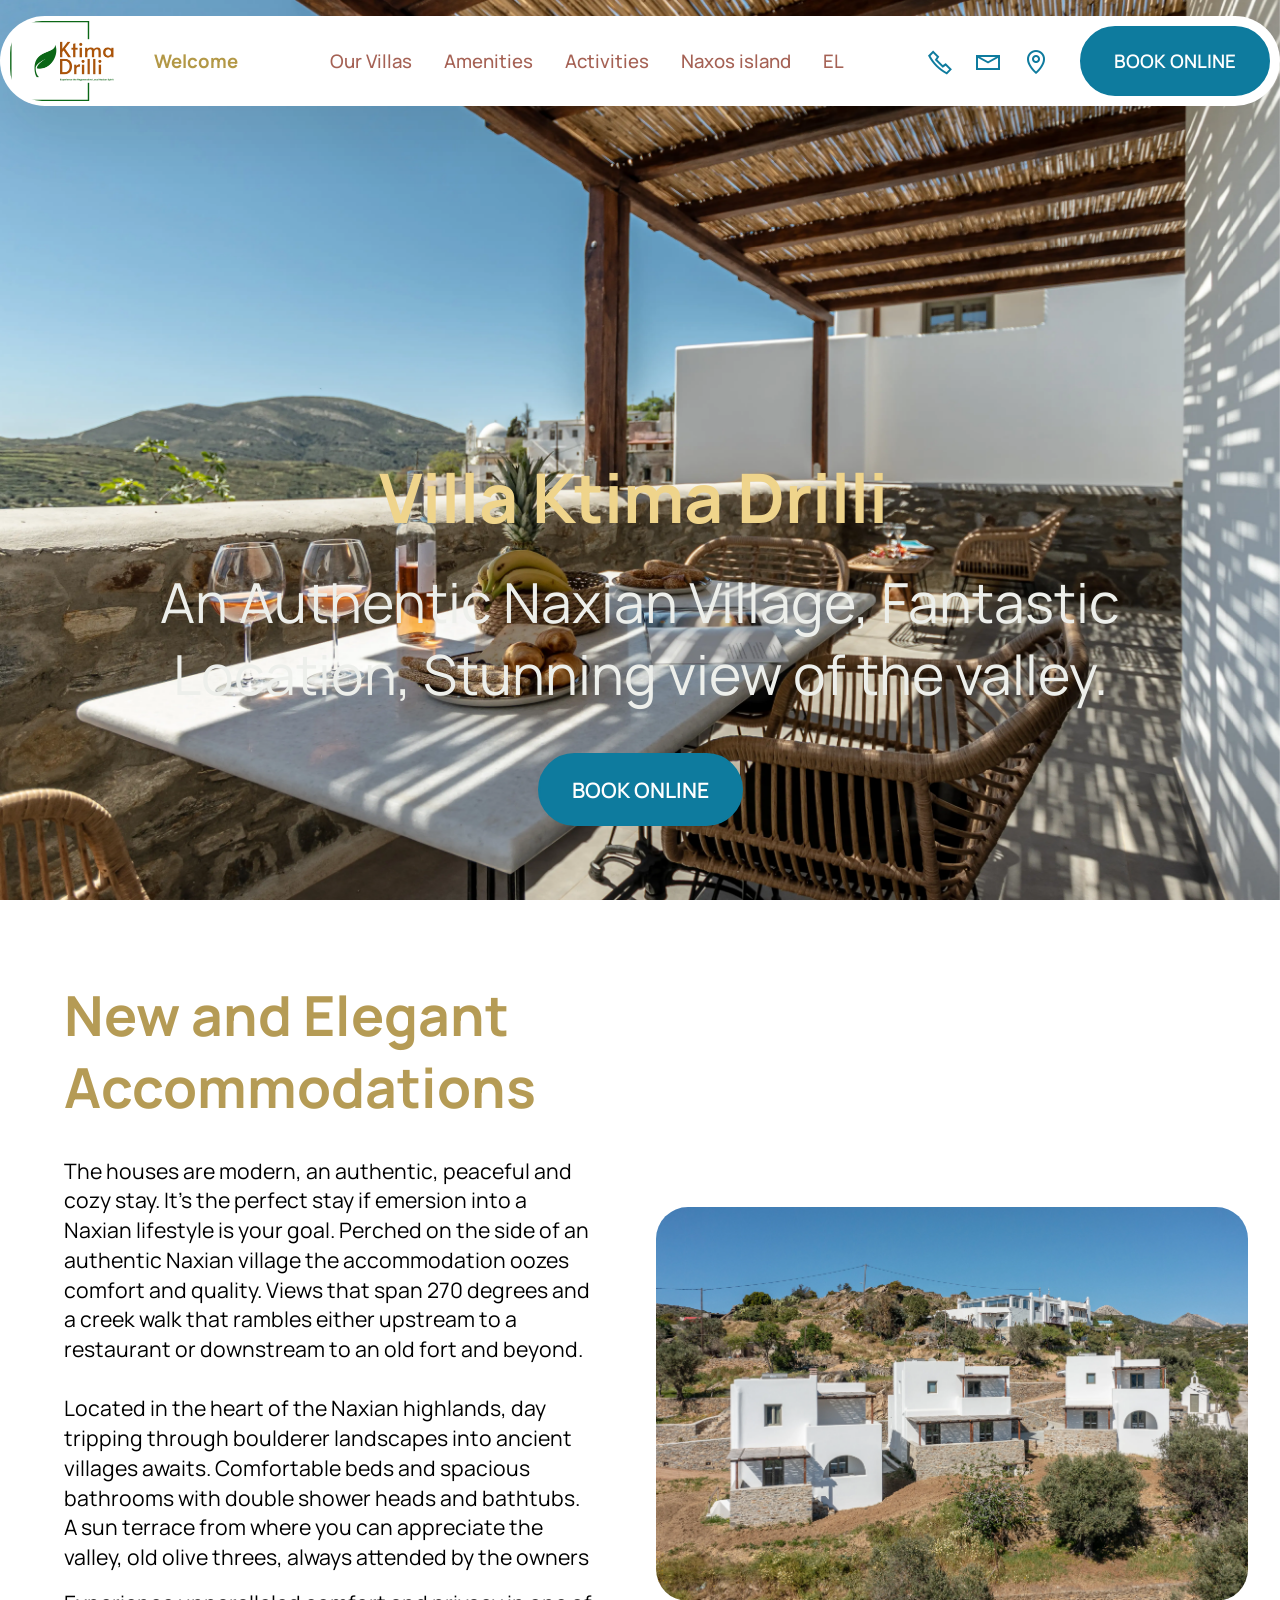
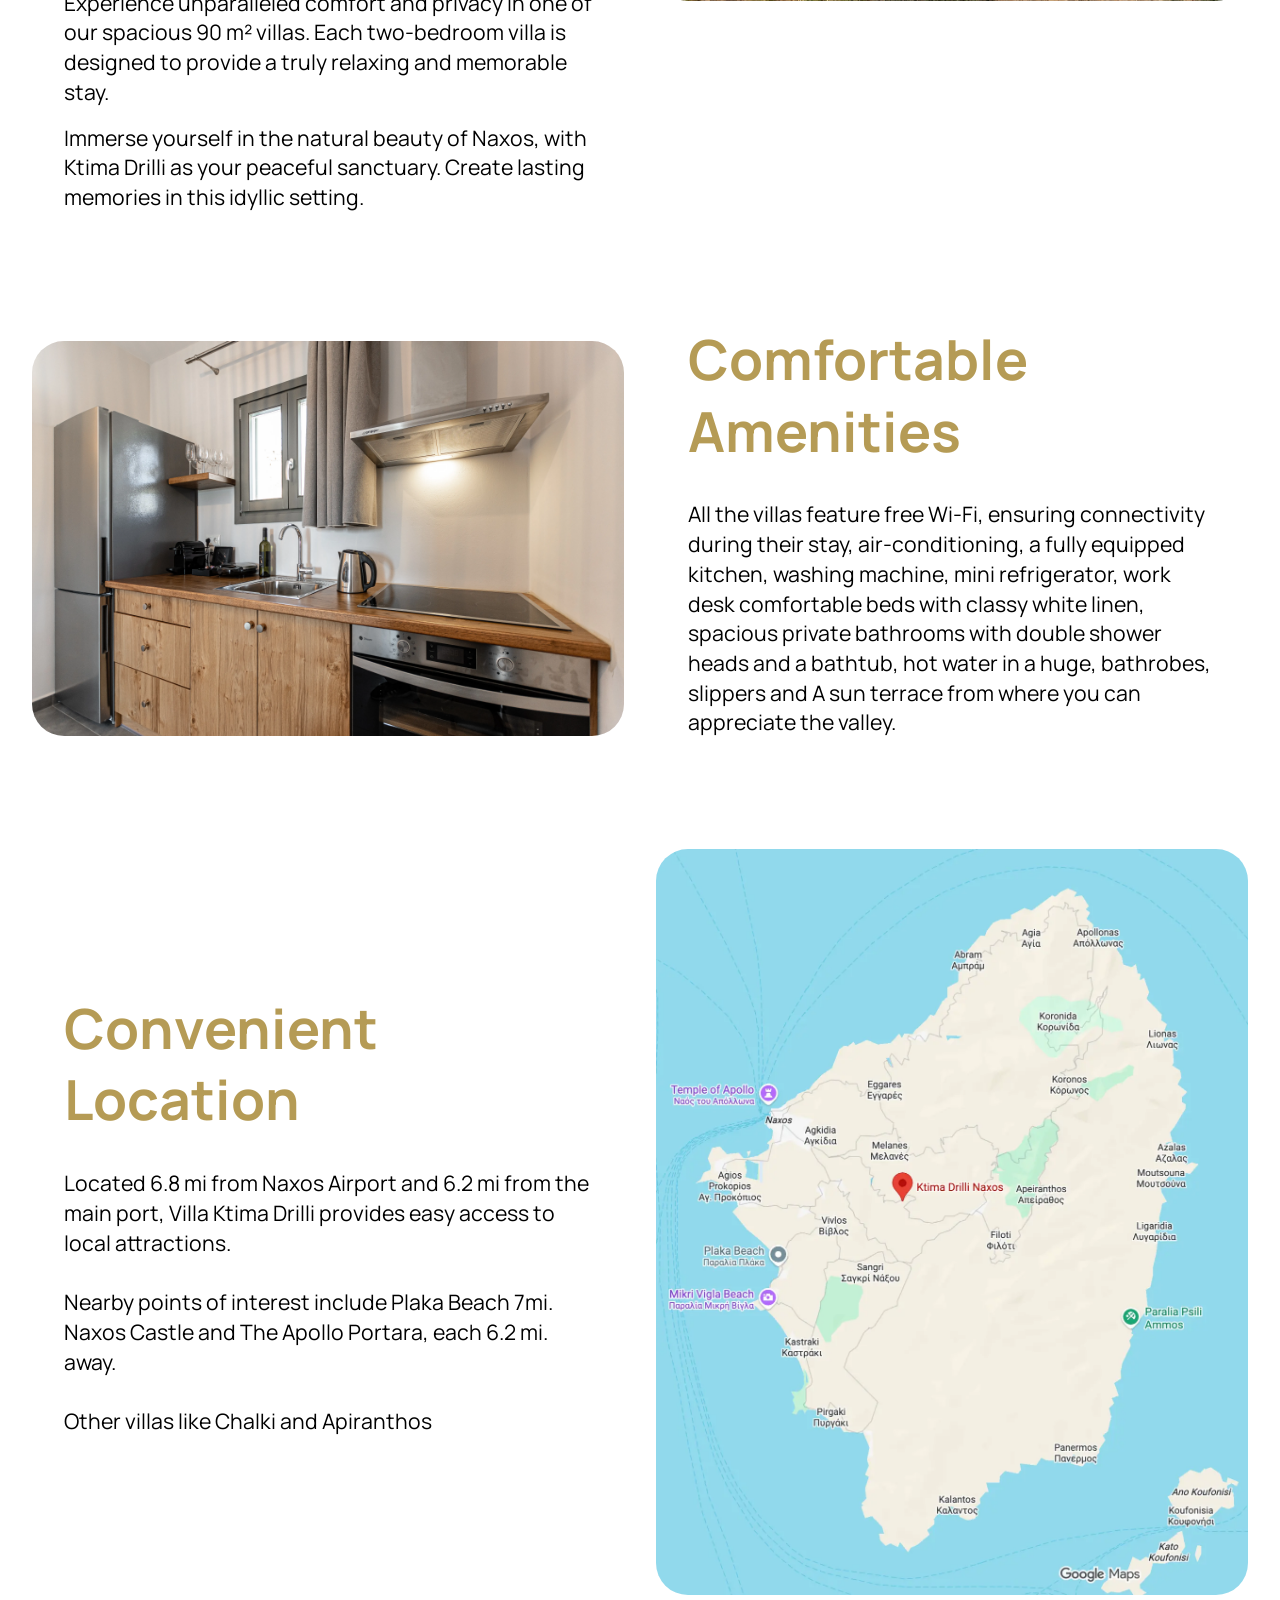
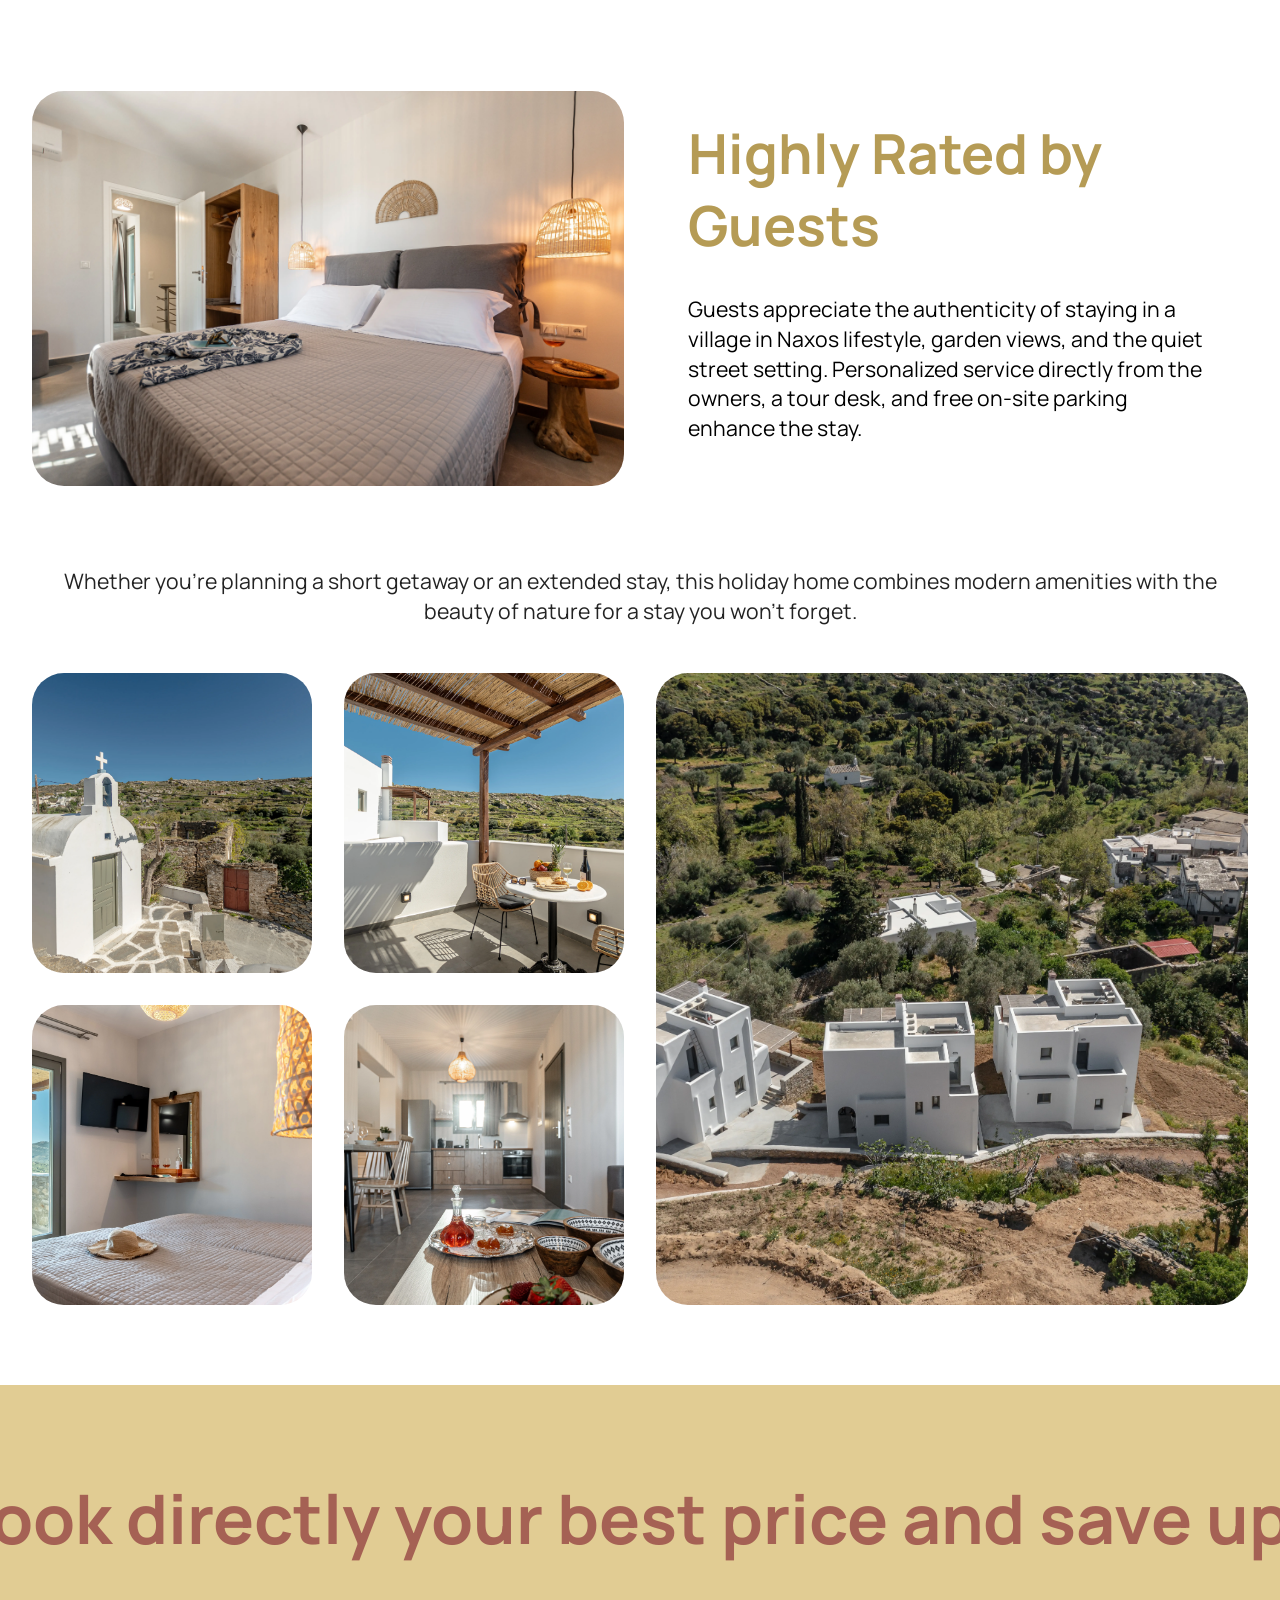
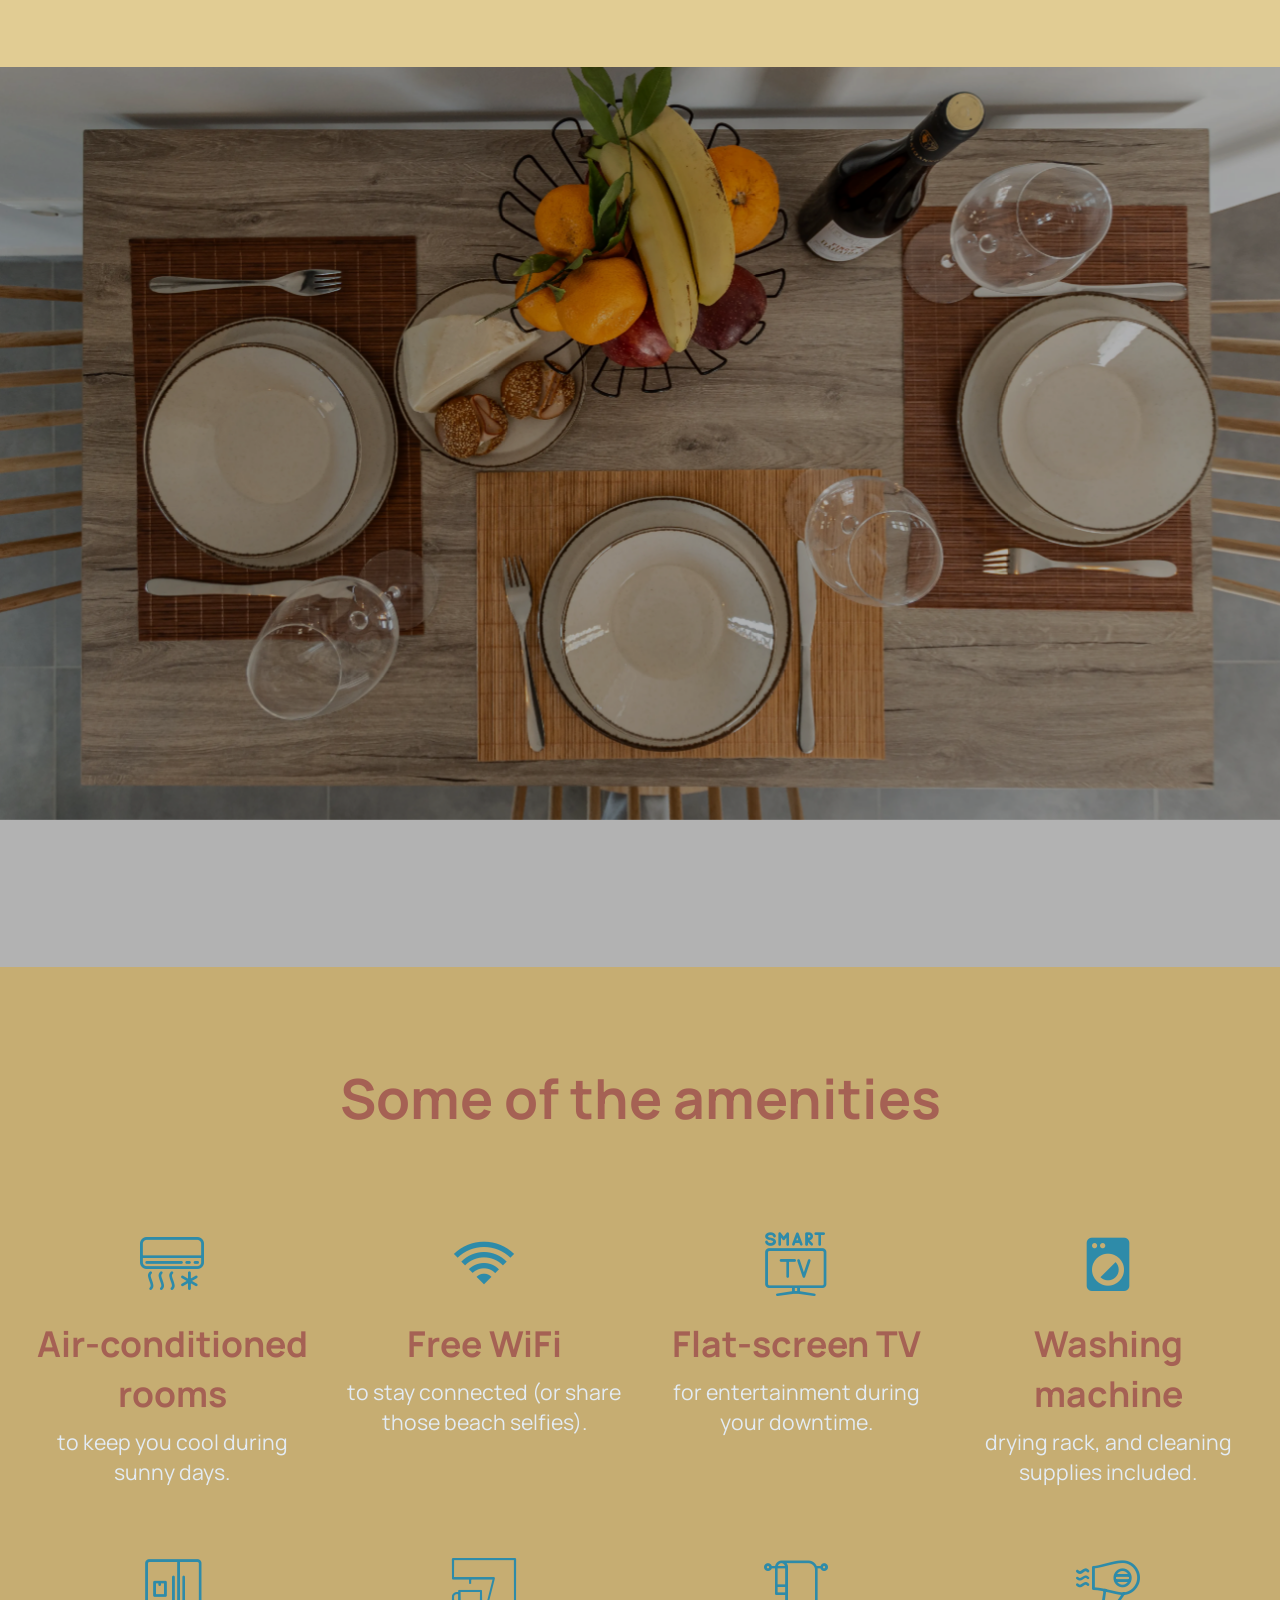
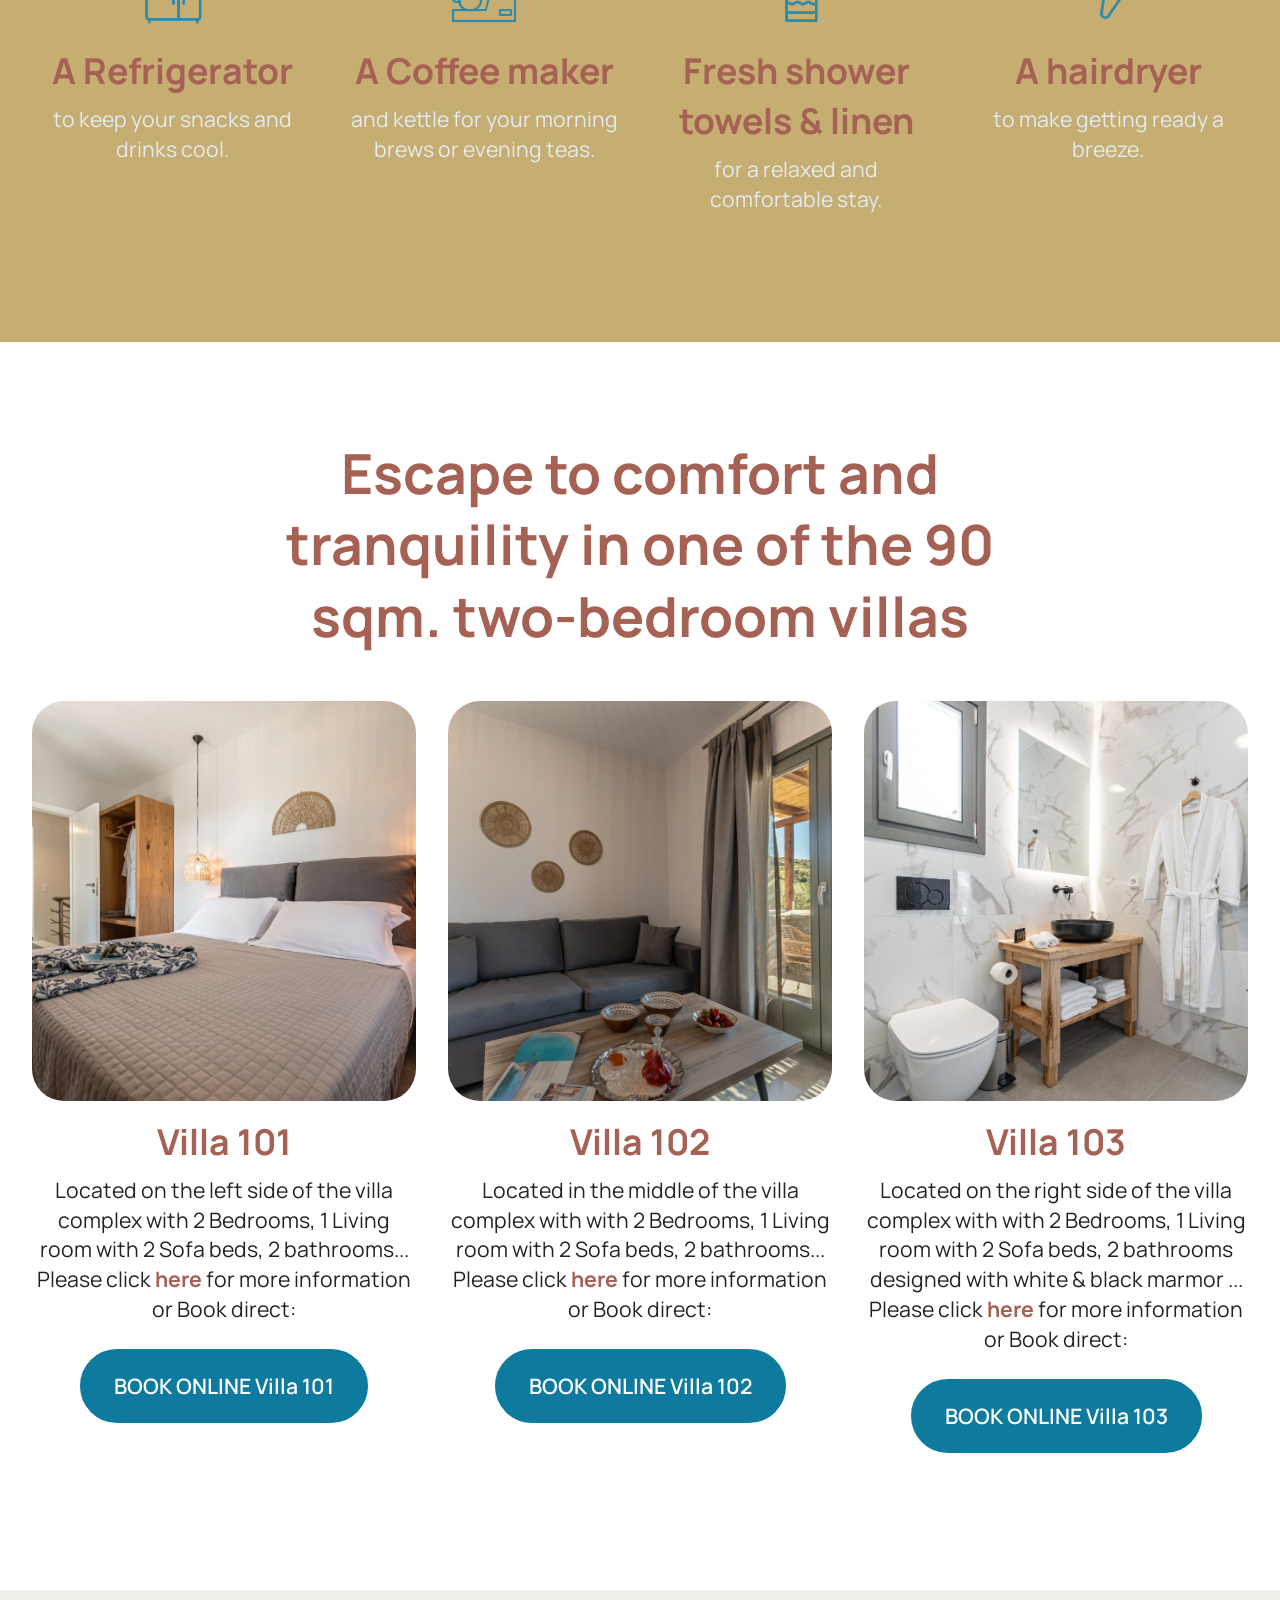
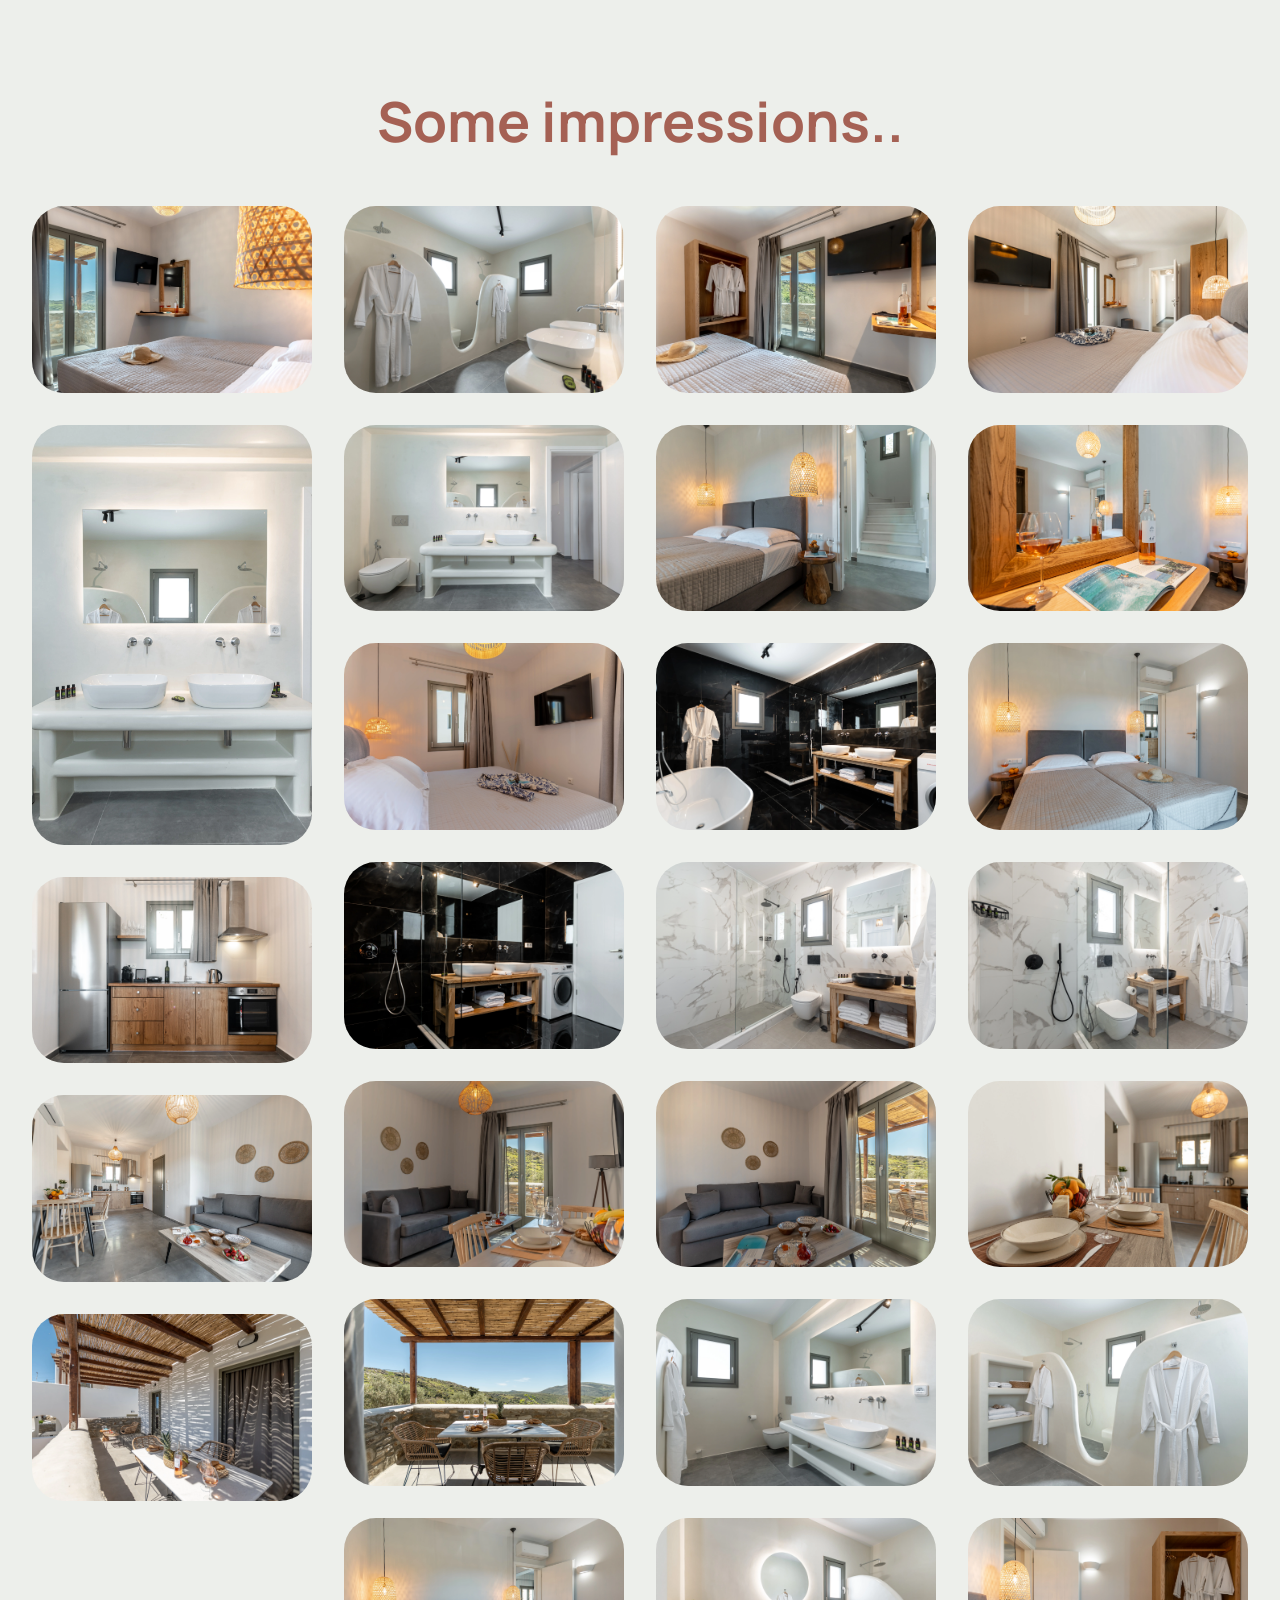
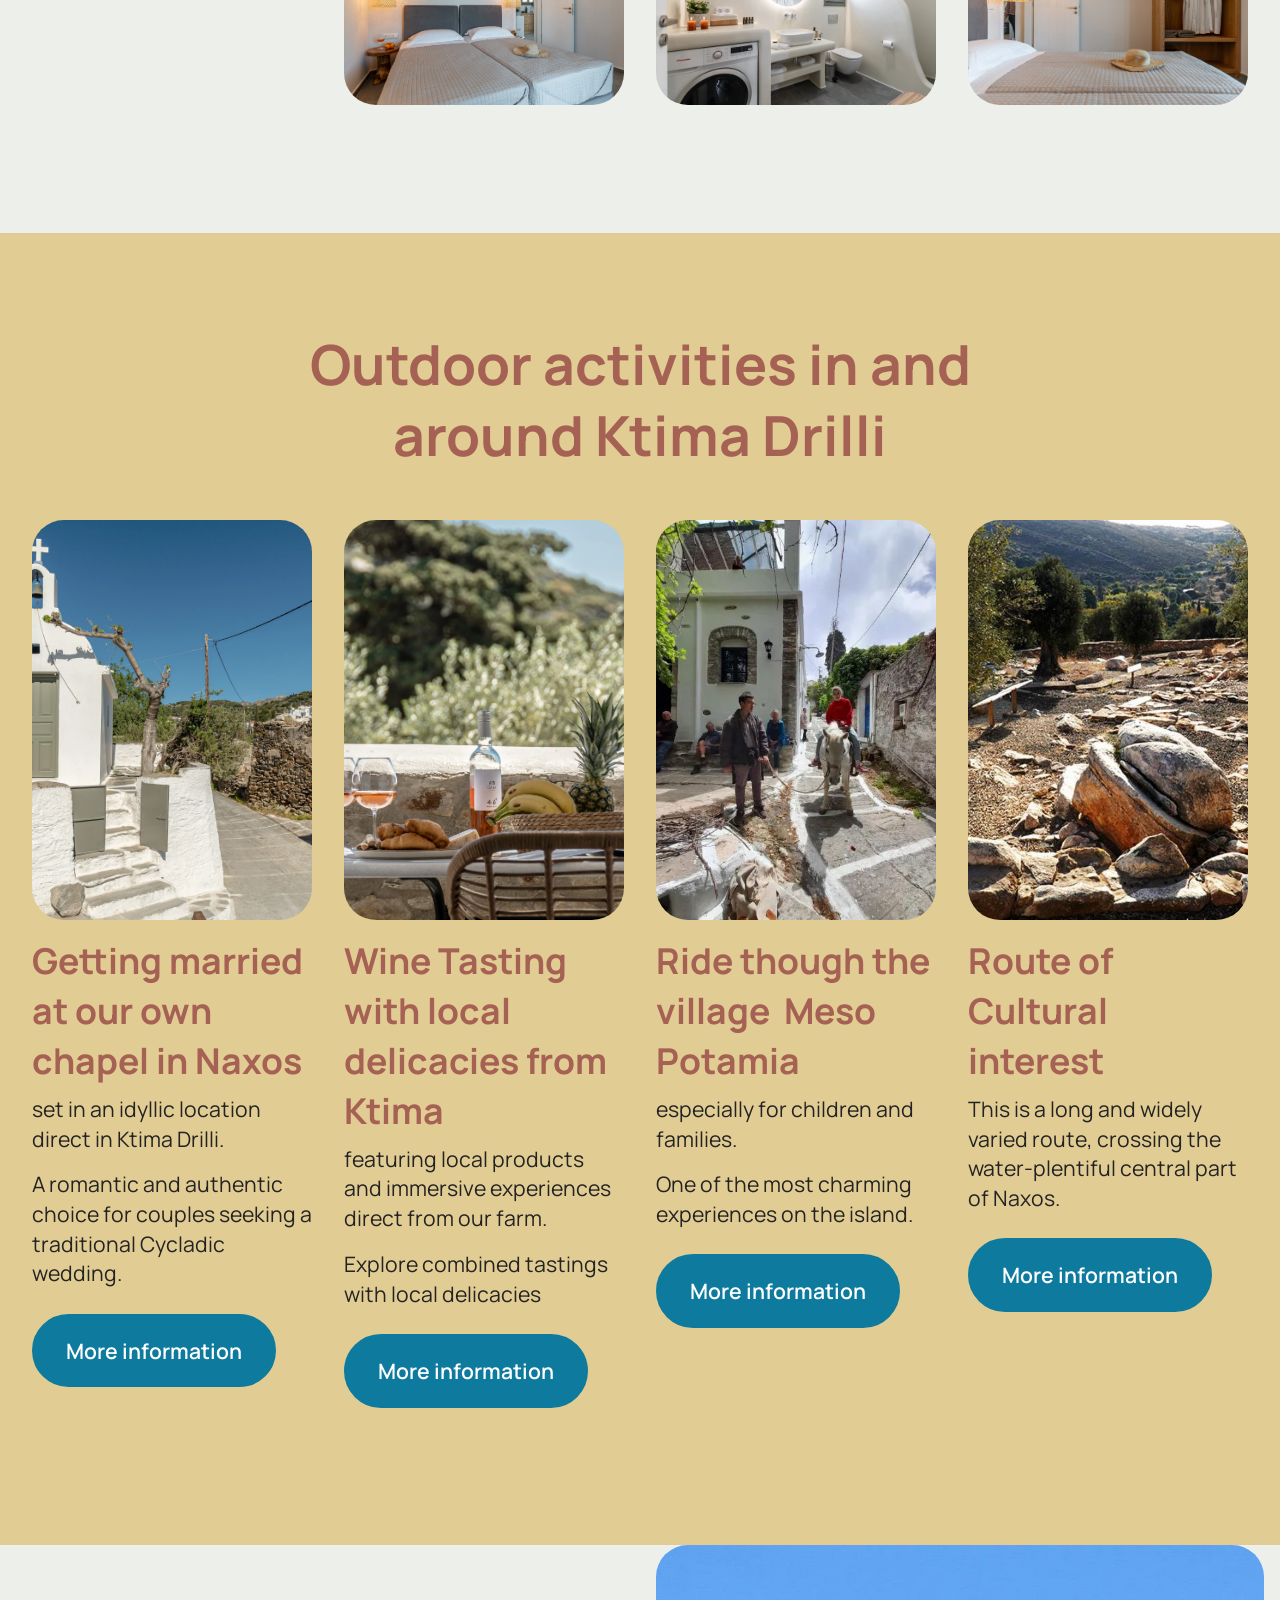
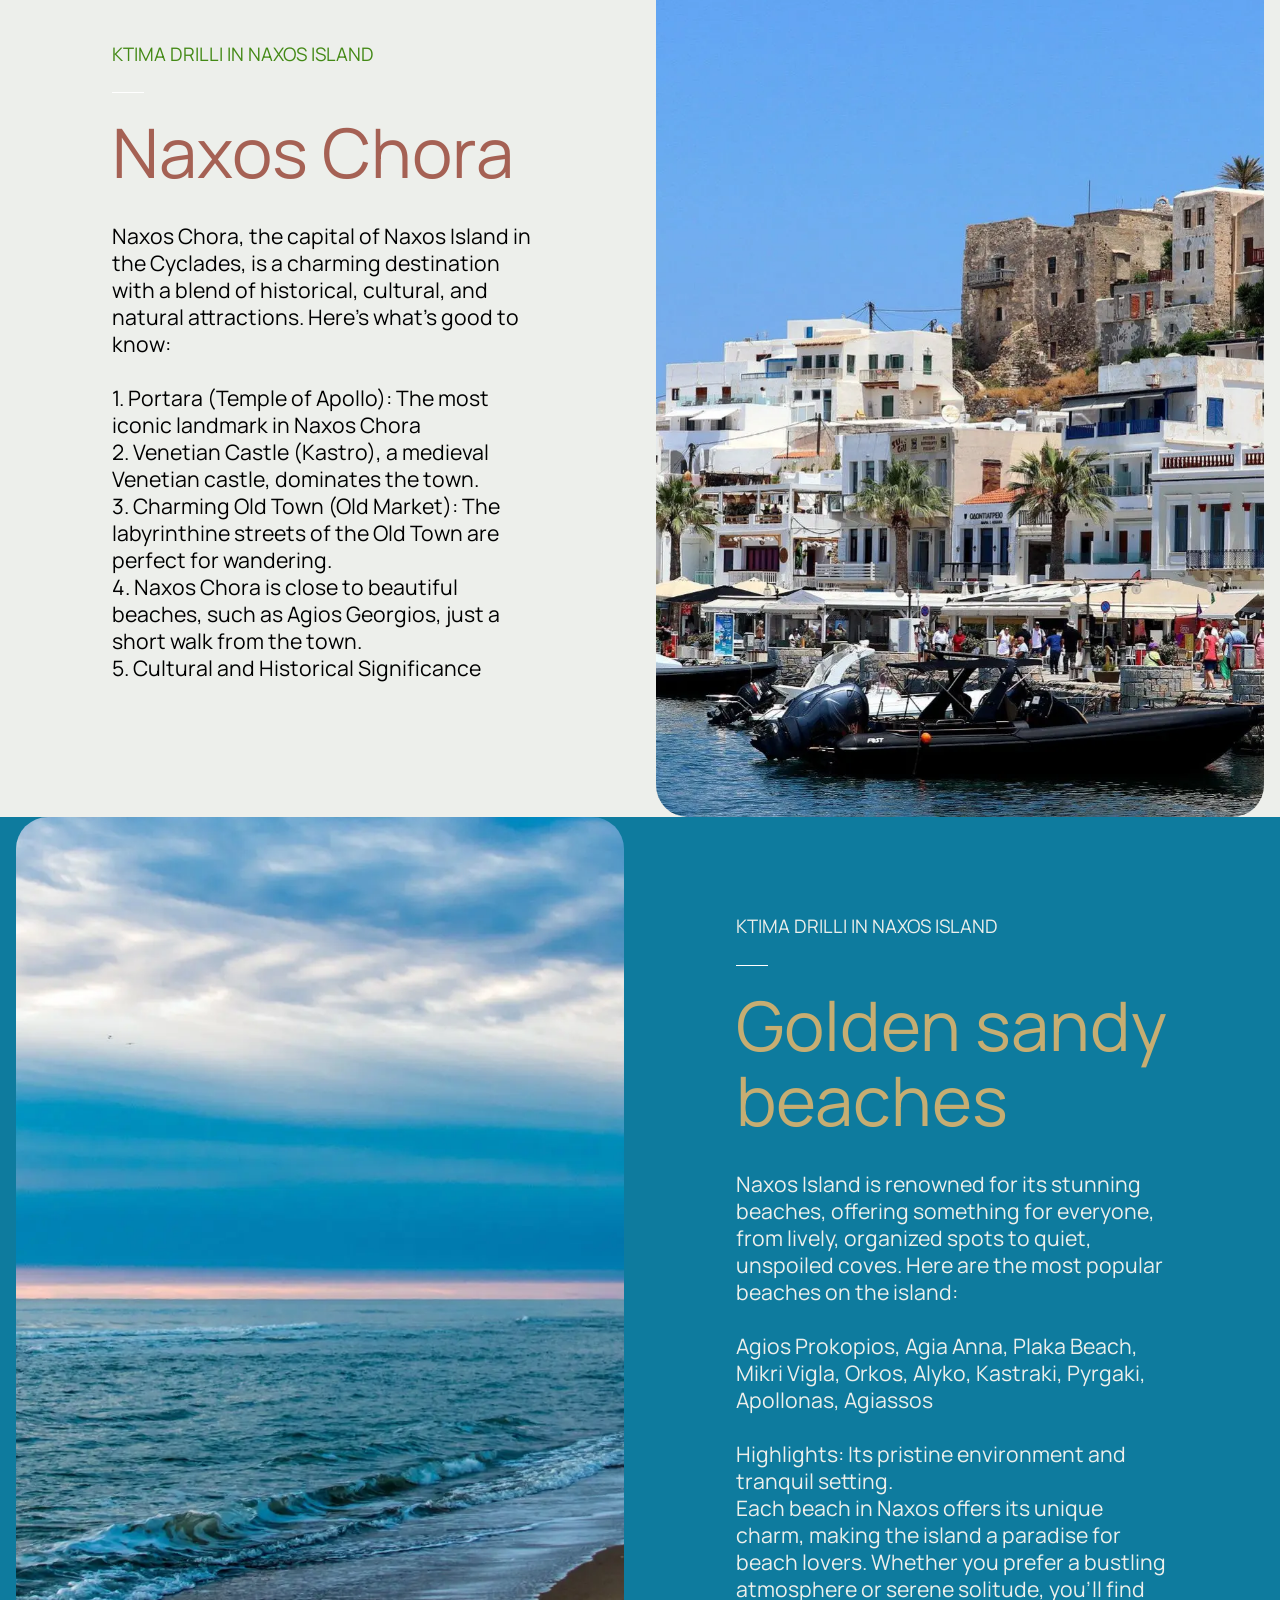
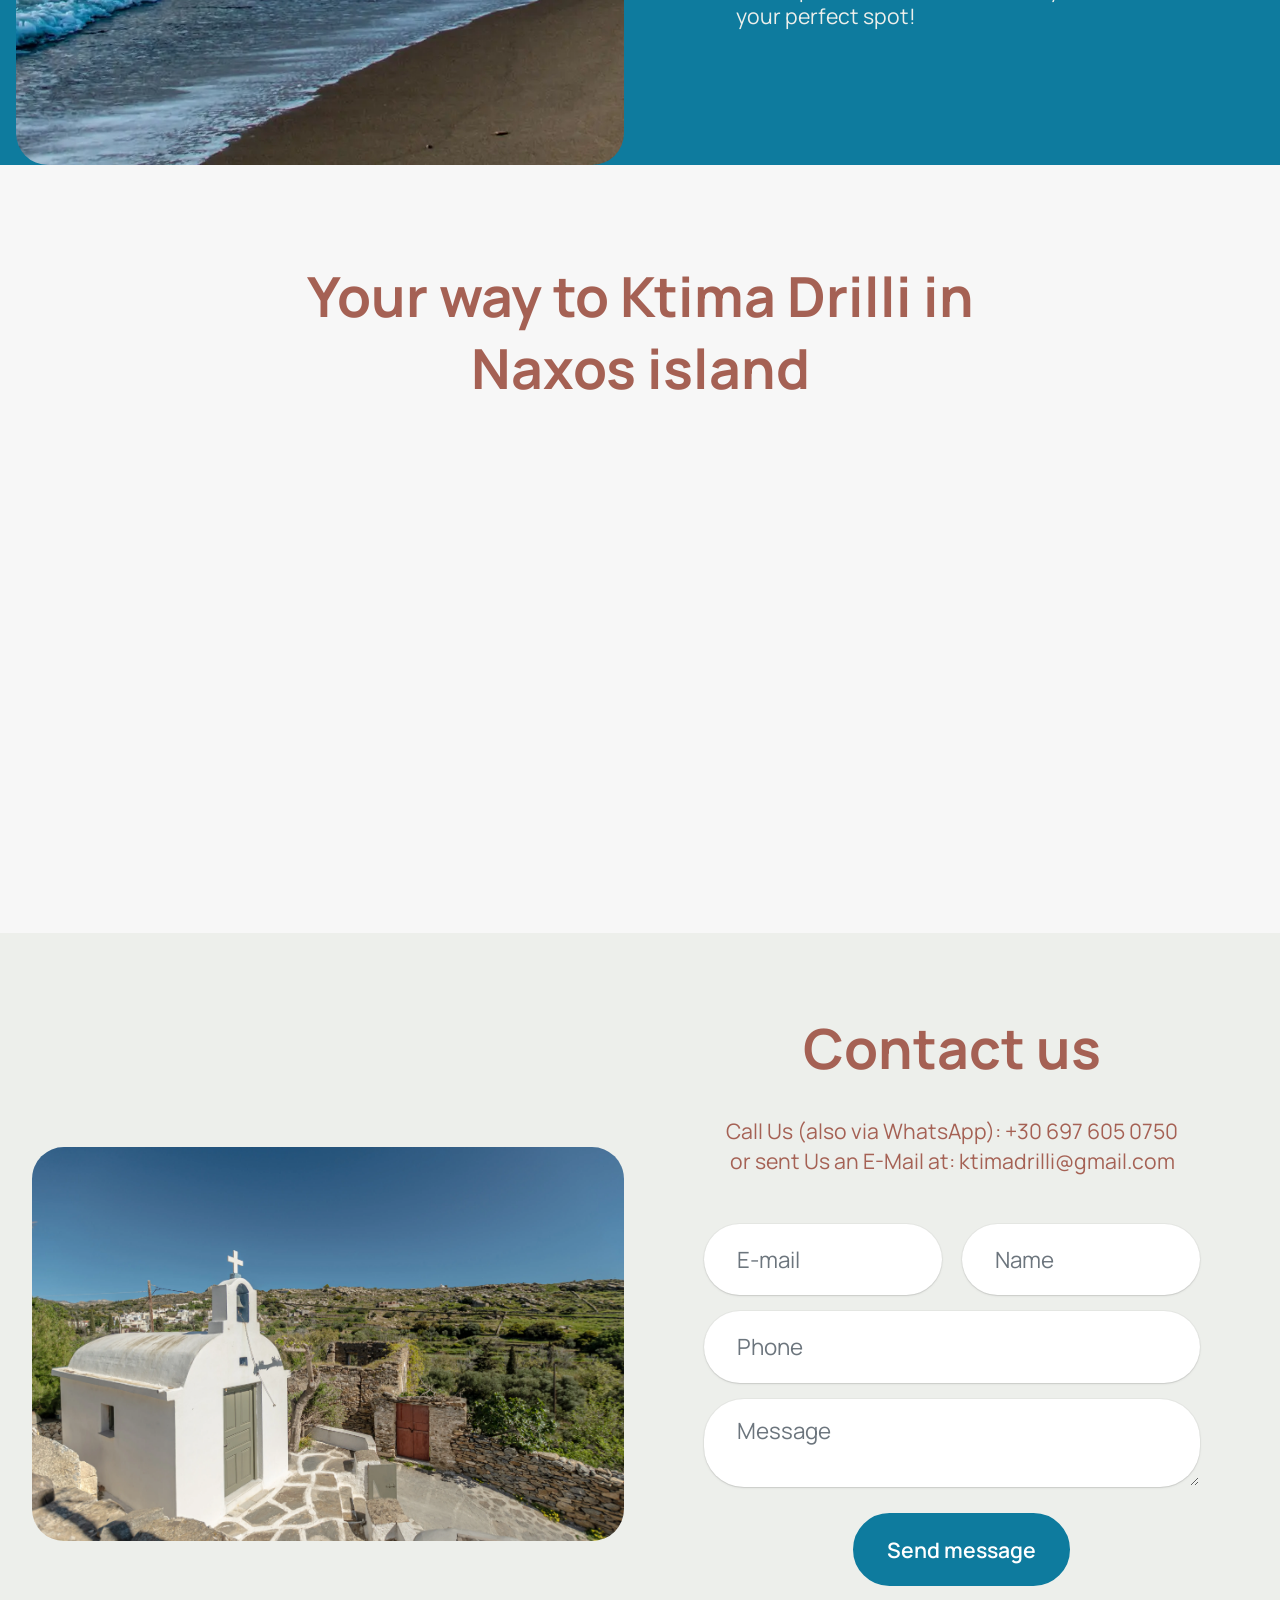
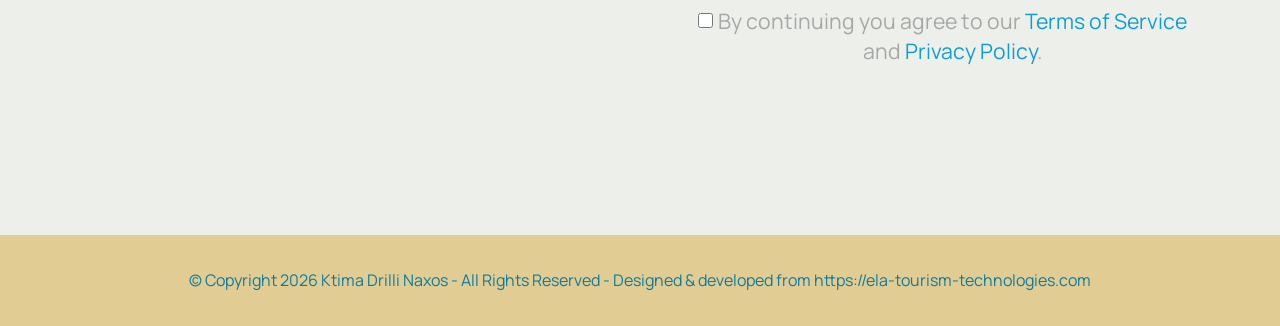
==== commit 6c3aa024: "create github pages" ====
--- a/index.html
+++ b/index.html
@@ -25,7 +25,7 @@
   <link rel="stylesheet" href="assets/gallery/style.css">
   <link rel="preload" href="https://fonts.googleapis.com/css2?family=Manrope:wght@400;700&display=swap&display=swap" as="style" onload="this.onload=null;this.rel='stylesheet'">
   <noscript><link rel="stylesheet" href="https://fonts.googleapis.com/css2?family=Manrope:wght@400;700&display=swap&display=swap"></noscript>
-  <link rel="preload" as="style" href="assets/mobirise/css/mbr-additional.css?v=mx6Zkn"><link rel="stylesheet" href="assets/mobirise/css/mbr-additional.css?v=mx6Zkn" type="text/css">
+  <link rel="preload" as="style" href="assets/mobirise/css/mbr-additional.css?v=FaUV7J"><link rel="stylesheet" href="assets/mobirise/css/mbr-additional.css?v=FaUV7J" type="text/css">
 
   
   
@@ -434,7 +434,7 @@
 			<div class="item features-image col-12 col-md-6 col-lg-4 active">
 				<div class="item-wrapper">
 					<div class="item-img mb-3">
-						<a href="page1.html#slider3-r"><img src="assets/images/ktima-drilli-99.webp" alt="" title=""></a>
+						<a href="page1.html#slider3-r"><img src="assets/images/ktima-drilli-990.webp" alt="" title=""></a>
 					</div>
 					<div class="item-content align-left">
 						<h5 class="item-title mbr-fonts-style mt-0 mb-2 display-5">
@@ -493,8 +493,8 @@
         </div>
         <div class="row mbr-gallery mbr-masonry" data-masonry="{&quot;percentPosition&quot;: true }">
             <div class="col-12 col-md-6 col-lg-3 item gallery-image">
-                <div class="item-wrapper" data-toggle="modal" data-bs-toggle="modal" data-target="#vpLvwFL1x7-modal" data-bs-target="#vpLvwFL1x7-modal">
-                    <img class="w-100" src="assets/images/ktima-drilli-61.webp" alt="" data-slide-to="0" data-bs-slide-to="0" data-target="#lb-vpLvwFL1x7" data-bs-target="#lb-vpLvwFL1x7">
+                <div class="item-wrapper" data-toggle="modal" data-bs-toggle="modal" data-target="#vBdwSpZmmR-modal" data-bs-target="#vBdwSpZmmR-modal">
+                    <img class="w-100" src="assets/images/ktima-drilli-61.webp" alt="" data-slide-to="0" data-bs-slide-to="0" data-target="#lb-vBdwSpZmmR" data-bs-target="#lb-vBdwSpZmmR">
                     <div class="icon-wrapper">
                         <span class="mobi-mbri mobi-mbri-search mbr-iconfont mbr-iconfont-btn"></span>
                     </div>
@@ -502,8 +502,8 @@
                 
             </div>
             <div class="col-12 col-md-6 col-lg-3 item gallery-image">
-                <div class="item-wrapper" data-toggle="modal" data-bs-toggle="modal" data-target="#vpLvwFL1x7-modal" data-bs-target="#vpLvwFL1x7-modal">
-                    <img class="w-100" src="assets/images/ktima-drilli-116.webp" alt="" data-slide-to="1" data-bs-slide-to="1" data-target="#lb-vpLvwFL1x7" data-bs-target="#lb-vpLvwFL1x7">
+                <div class="item-wrapper" data-toggle="modal" data-bs-toggle="modal" data-target="#vBdwSpZmmR-modal" data-bs-target="#vBdwSpZmmR-modal">
+                    <img class="w-100" src="assets/images/ktima-drilli-116.webp" alt="" data-slide-to="1" data-bs-slide-to="1" data-target="#lb-vBdwSpZmmR" data-bs-target="#lb-vBdwSpZmmR">
                     <div class="icon-wrapper">
                         <span class="mobi-mbri mobi-mbri-search mbr-iconfont mbr-iconfont-btn"></span>
                     </div>
@@ -511,8 +511,8 @@
                 
             </div>
             <div class="col-12 col-md-6 col-lg-3 item gallery-image">
-                <div class="item-wrapper" data-toggle="modal" data-bs-toggle="modal" data-target="#vpLvwFL1x7-modal" data-bs-target="#vpLvwFL1x7-modal">
-                    <img class="w-100" src="assets/images/ktima-drilli-62.webp" alt="" data-slide-to="2" data-bs-slide-to="2" data-target="#lb-vpLvwFL1x7" data-bs-target="#lb-vpLvwFL1x7">
+                <div class="item-wrapper" data-toggle="modal" data-bs-toggle="modal" data-target="#vBdwSpZmmR-modal" data-bs-target="#vBdwSpZmmR-modal">
+                    <img class="w-100" src="assets/images/ktima-drilli-62.webp" alt="" data-slide-to="2" data-bs-slide-to="2" data-target="#lb-vBdwSpZmmR" data-bs-target="#lb-vBdwSpZmmR">
                     <div class="icon-wrapper">
                         <span class="mobi-mbri mobi-mbri-search mbr-iconfont mbr-iconfont-btn"></span>
                     </div>
@@ -520,8 +520,8 @@
                 
             </div>
             <div class="col-12 col-md-6 col-lg-3 item gallery-image">
-                <div class="item-wrapper" data-toggle="modal" data-bs-toggle="modal" data-target="#vpLvwFL1x7-modal" data-bs-target="#vpLvwFL1x7-modal">
-                    <img class="w-100" src="assets/images/ktima-drilli-101.webp" alt="" data-slide-to="3" data-bs-slide-to="3" data-target="#lb-vpLvwFL1x7" data-bs-target="#lb-vpLvwFL1x7">
+                <div class="item-wrapper" data-toggle="modal" data-bs-toggle="modal" data-target="#vBdwSpZmmR-modal" data-bs-target="#vBdwSpZmmR-modal">
+                    <img class="w-100" src="assets/images/ktima-drilli-101.webp" alt="" data-slide-to="3" data-bs-slide-to="3" data-target="#lb-vBdwSpZmmR" data-bs-target="#lb-vBdwSpZmmR">
                     <div class="icon-wrapper">
                         <span class="mobi-mbri mobi-mbri-search mbr-iconfont mbr-iconfont-btn"></span>
                     </div>
@@ -529,8 +529,8 @@
                 
             </div>
             <div class="col-12 col-md-6 col-lg-3 item gallery-image">
-                <div class="item-wrapper" data-toggle="modal" data-bs-toggle="modal" data-target="#vpLvwFL1x7-modal" data-bs-target="#vpLvwFL1x7-modal">
-                    <img class="w-100" src="assets/images/ktima-drilli-120.webp" alt="" data-slide-to="4" data-bs-slide-to="4" data-target="#lb-vpLvwFL1x7" data-bs-target="#lb-vpLvwFL1x7">
+                <div class="item-wrapper" data-toggle="modal" data-bs-toggle="modal" data-target="#vBdwSpZmmR-modal" data-bs-target="#vBdwSpZmmR-modal">
+                    <img class="w-100" src="assets/images/ktima-drilli-120.webp" alt="" data-slide-to="4" data-bs-slide-to="4" data-target="#lb-vBdwSpZmmR" data-bs-target="#lb-vBdwSpZmmR">
                     <div class="icon-wrapper">
                         <span class="mobi-mbri mobi-mbri-search mbr-iconfont mbr-iconfont-btn"></span>
                     </div>
@@ -538,8 +538,8 @@
                 
             </div>
             <div class="col-12 col-md-6 col-lg-3 item gallery-image">
-                <div class="item-wrapper" data-toggle="modal" data-bs-toggle="modal" data-target="#vpLvwFL1x7-modal" data-bs-target="#vpLvwFL1x7-modal">
-                    <img class="w-100" src="assets/images/ktima-drilli-119.webp" alt="" data-slide-to="5" data-bs-slide-to="5" data-target="#lb-vpLvwFL1x7" data-bs-target="#lb-vpLvwFL1x7">
+                <div class="item-wrapper" data-toggle="modal" data-bs-toggle="modal" data-target="#vBdwSpZmmR-modal" data-bs-target="#vBdwSpZmmR-modal">
+                    <img class="w-100" src="assets/images/ktima-drilli-119.webp" alt="" data-slide-to="5" data-bs-slide-to="5" data-target="#lb-vBdwSpZmmR" data-bs-target="#lb-vBdwSpZmmR">
                     <div class="icon-wrapper">
                         <span class="mobi-mbri mobi-mbri-search mbr-iconfont mbr-iconfont-btn"></span>
                     </div>
@@ -547,173 +547,173 @@
                 
             </div>
             <div class="col-12 col-md-6 col-lg-3 item gallery-image">
-                <div class="item-wrapper" data-toggle="modal" data-bs-toggle="modal" data-target="#vpLvwFL1x7-modal" data-bs-target="#vpLvwFL1x7-modal">
-                    <img class="w-100" src="assets/images/ktima-drilli-66.webp" alt="" data-slide-to="6" data-bs-slide-to="6" data-target="#lb-vpLvwFL1x7" data-bs-target="#lb-vpLvwFL1x7">
-                    <div class="icon-wrapper">
-                        <span class="mobi-mbri mobi-mbri-search mbr-iconfont mbr-iconfont-btn"></span>
-                    </div>
-                </div>
-                
-            </div><div class="col-12 col-md-6 col-lg-3 item gallery-image">
-                <div class="item-wrapper" data-toggle="modal" data-bs-toggle="modal" data-target="#vpLvwFL1x7-modal" data-bs-target="#vpLvwFL1x7-modal">
-                    <img class="w-100" src="assets/images/ktima-drilli-69.webp" alt="" data-slide-to="7" data-bs-slide-to="7" data-target="#lb-vpLvwFL1x7" data-bs-target="#lb-vpLvwFL1x7">
-                    <div class="icon-wrapper">
-                        <span class="mobi-mbri mobi-mbri-search mbr-iconfont mbr-iconfont-btn"></span>
-                    </div>
-                </div>
-                
-            </div><div class="col-12 col-md-6 col-lg-3 item gallery-image">
-                <div class="item-wrapper" data-toggle="modal" data-bs-toggle="modal" data-target="#vpLvwFL1x7-modal" data-bs-target="#vpLvwFL1x7-modal">
-                    <img class="w-100" src="assets/images/ktima-drilli-68.webp" alt="" data-slide-to="8" data-bs-slide-to="8" data-target="#lb-vpLvwFL1x7" data-bs-target="#lb-vpLvwFL1x7">
-                    <div class="icon-wrapper">
-                        <span class="mobi-mbri mobi-mbri-search mbr-iconfont mbr-iconfont-btn"></span>
-                    </div>
-                </div>
-                
-            </div><div class="col-12 col-md-6 col-lg-3 item gallery-image">
-                <div class="item-wrapper" data-toggle="modal" data-bs-toggle="modal" data-target="#vpLvwFL1x7-modal" data-bs-target="#vpLvwFL1x7-modal">
-                    <img class="w-100" src="assets/images/ktima-drilli-85.webp" alt="" data-slide-to="9" data-bs-slide-to="9" data-target="#lb-vpLvwFL1x7" data-bs-target="#lb-vpLvwFL1x7">
-                    <div class="icon-wrapper">
-                        <span class="mobi-mbri mobi-mbri-search mbr-iconfont mbr-iconfont-btn"></span>
-                    </div>
-                </div>
-                
-            </div><div class="col-12 col-md-6 col-lg-3 item gallery-image">
-                <div class="item-wrapper" data-toggle="modal" data-bs-toggle="modal" data-target="#vpLvwFL1x7-modal" data-bs-target="#vpLvwFL1x7-modal">
-                    <img class="w-100" src="assets/images/ktima-drilli-136.webp" alt="" data-slide-to="10" data-bs-slide-to="10" data-target="#lb-vpLvwFL1x7" data-bs-target="#lb-vpLvwFL1x7">
-                    <div class="icon-wrapper">
-                        <span class="mobi-mbri mobi-mbri-search mbr-iconfont mbr-iconfont-btn"></span>
-                    </div>
-                </div>
-                
-            </div><div class="col-12 col-md-6 col-lg-3 item gallery-image">
-                <div class="item-wrapper" data-toggle="modal" data-bs-toggle="modal" data-target="#vpLvwFL1x7-modal" data-bs-target="#vpLvwFL1x7-modal">
-                    <img class="w-100" src="assets/images/ktima-drilli-141.webp" alt="" data-slide-to="11" data-bs-slide-to="11" data-target="#lb-vpLvwFL1x7" data-bs-target="#lb-vpLvwFL1x7">
-                    <div class="icon-wrapper">
-                        <span class="mobi-mbri mobi-mbri-search mbr-iconfont mbr-iconfont-btn"></span>
-                    </div>
-                </div>
-                
-            </div><div class="col-12 col-md-6 col-lg-3 item gallery-image">
-                <div class="item-wrapper" data-toggle="modal" data-bs-toggle="modal" data-target="#vpLvwFL1x7-modal" data-bs-target="#vpLvwFL1x7-modal">
-                    <img class="w-100" src="assets/images/ktima-drilli-131.webp" alt="" data-slide-to="12" data-bs-slide-to="12" data-target="#lb-vpLvwFL1x7" data-bs-target="#lb-vpLvwFL1x7">
-                    <div class="icon-wrapper">
-                        <span class="mobi-mbri mobi-mbri-search mbr-iconfont mbr-iconfont-btn"></span>
-                    </div>
-                </div>
-                
-            </div><div class="col-12 col-md-6 col-lg-3 item gallery-image">
-                <div class="item-wrapper" data-toggle="modal" data-bs-toggle="modal" data-target="#vpLvwFL1x7-modal" data-bs-target="#vpLvwFL1x7-modal">
-                    <img class="w-100" src="assets/images/ktima-drilli-128.webp" alt="" data-slide-to="13" data-bs-slide-to="13" data-target="#lb-vpLvwFL1x7" data-bs-target="#lb-vpLvwFL1x7">
-                    <div class="icon-wrapper">
-                        <span class="mobi-mbri mobi-mbri-search mbr-iconfont mbr-iconfont-btn"></span>
-                    </div>
-                </div>
-                
-            </div><div class="col-12 col-md-6 col-lg-3 item gallery-image">
-                <div class="item-wrapper" data-toggle="modal" data-bs-toggle="modal" data-target="#vpLvwFL1x7-modal" data-bs-target="#vpLvwFL1x7-modal">
-                    <img class="w-100" src="assets/images/ktima-drilli-22.webp" alt="" data-slide-to="14" data-bs-slide-to="14" data-target="#lb-vpLvwFL1x7" data-bs-target="#lb-vpLvwFL1x7">
-                    <div class="icon-wrapper">
-                        <span class="mobi-mbri mobi-mbri-search mbr-iconfont mbr-iconfont-btn"></span>
-                    </div>
-                </div>
-                
-            </div><div class="col-12 col-md-6 col-lg-3 item gallery-image">
-                <div class="item-wrapper" data-toggle="modal" data-bs-toggle="modal" data-target="#vpLvwFL1x7-modal" data-bs-target="#vpLvwFL1x7-modal">
-                    <img class="w-100" src="assets/images/ktima-drilli-17.webp" alt="" data-slide-to="15" data-bs-slide-to="15" data-target="#lb-vpLvwFL1x7" data-bs-target="#lb-vpLvwFL1x7">
-                    <div class="icon-wrapper">
-                        <span class="mobi-mbri mobi-mbri-search mbr-iconfont mbr-iconfont-btn"></span>
-                    </div>
-                </div>
-                
-            </div><div class="col-12 col-md-6 col-lg-3 item gallery-image">
-                <div class="item-wrapper" data-toggle="modal" data-bs-toggle="modal" data-target="#vpLvwFL1x7-modal" data-bs-target="#vpLvwFL1x7-modal">
-                    <img class="w-100" src="assets/images/ktima-drilli-20.webp" alt="" data-slide-to="16" data-bs-slide-to="16" data-target="#lb-vpLvwFL1x7" data-bs-target="#lb-vpLvwFL1x7">
-                    <div class="icon-wrapper">
-                        <span class="mobi-mbri mobi-mbri-search mbr-iconfont mbr-iconfont-btn"></span>
-                    </div>
-                </div>
-                
-            </div><div class="col-12 col-md-6 col-lg-3 item gallery-image">
-                <div class="item-wrapper" data-toggle="modal" data-bs-toggle="modal" data-target="#vpLvwFL1x7-modal" data-bs-target="#vpLvwFL1x7-modal">
-                    <img class="w-100" src="assets/images/ktima-drilli-16.webp" alt="" data-slide-to="17" data-bs-slide-to="17" data-target="#lb-vpLvwFL1x7" data-bs-target="#lb-vpLvwFL1x7">
-                    <div class="icon-wrapper">
-                        <span class="mobi-mbri mobi-mbri-search mbr-iconfont mbr-iconfont-btn"></span>
-                    </div>
-                </div>
-                
-            </div><div class="col-12 col-md-6 col-lg-3 item gallery-image">
-                <div class="item-wrapper" data-toggle="modal" data-bs-toggle="modal" data-target="#vpLvwFL1x7-modal" data-bs-target="#vpLvwFL1x7-modal">
-                    <img class="w-100" src="assets/images/ktima-drilli-31.webp" alt="" data-slide-to="18" data-bs-slide-to="18" data-target="#lb-vpLvwFL1x7" data-bs-target="#lb-vpLvwFL1x7">
-                    <div class="icon-wrapper">
-                        <span class="mobi-mbri mobi-mbri-search mbr-iconfont mbr-iconfont-btn"></span>
-                    </div>
-                </div>
-                
-            </div><div class="col-12 col-md-6 col-lg-3 item gallery-image">
-                <div class="item-wrapper" data-toggle="modal" data-bs-toggle="modal" data-target="#vpLvwFL1x7-modal" data-bs-target="#vpLvwFL1x7-modal">
-                    <img class="w-100" src="assets/images/ktima-drilli-36.webp" alt="" data-slide-to="19" data-bs-slide-to="19" data-target="#lb-vpLvwFL1x7" data-bs-target="#lb-vpLvwFL1x7">
-                    <div class="icon-wrapper">
-                        <span class="mobi-mbri mobi-mbri-search mbr-iconfont mbr-iconfont-btn"></span>
-                    </div>
-                </div>
-                
-            </div><div class="col-12 col-md-6 col-lg-3 item gallery-image">
-                <div class="item-wrapper" data-toggle="modal" data-bs-toggle="modal" data-target="#vpLvwFL1x7-modal" data-bs-target="#vpLvwFL1x7-modal">
-                    <img class="w-100" src="assets/images/ktima-drilli-125.webp" alt="" data-slide-to="20" data-bs-slide-to="20" data-target="#lb-vpLvwFL1x7" data-bs-target="#lb-vpLvwFL1x7">
-                    <div class="icon-wrapper">
-                        <span class="mobi-mbri mobi-mbri-search mbr-iconfont mbr-iconfont-btn"></span>
-                    </div>
-                </div>
-                
-            </div><div class="col-12 col-md-6 col-lg-3 item gallery-image">
-                <div class="item-wrapper" data-toggle="modal" data-bs-toggle="modal" data-target="#vpLvwFL1x7-modal" data-bs-target="#vpLvwFL1x7-modal">
-                    <img class="w-100" src="assets/images/ktima-drilli-118.webp" alt="" data-slide-to="21" data-bs-slide-to="21" data-target="#lb-vpLvwFL1x7" data-bs-target="#lb-vpLvwFL1x7">
-                    <div class="icon-wrapper">
-                        <span class="mobi-mbri mobi-mbri-search mbr-iconfont mbr-iconfont-btn"></span>
-                    </div>
-                </div>
-                
-            </div><div class="col-12 col-md-6 col-lg-3 item gallery-image">
-                <div class="item-wrapper" data-toggle="modal" data-bs-toggle="modal" data-target="#vpLvwFL1x7-modal" data-bs-target="#vpLvwFL1x7-modal">
-                    <img class="w-100" src="assets/images/ktima-drilli-42.webp" alt="" data-slide-to="22" data-bs-slide-to="22" data-target="#lb-vpLvwFL1x7" data-bs-target="#lb-vpLvwFL1x7">
-                    <div class="icon-wrapper">
-                        <span class="mobi-mbri mobi-mbri-search mbr-iconfont mbr-iconfont-btn"></span>
-                    </div>
-                </div>
-                
-            </div><div class="col-12 col-md-6 col-lg-3 item gallery-image">
-                <div class="item-wrapper" data-toggle="modal" data-bs-toggle="modal" data-target="#vpLvwFL1x7-modal" data-bs-target="#vpLvwFL1x7-modal">
-                    <img class="w-100" src="assets/images/ktima-drilli-68.webp" alt="" data-slide-to="23" data-bs-slide-to="23" data-target="#lb-vpLvwFL1x7" data-bs-target="#lb-vpLvwFL1x7">
-                    <div class="icon-wrapper">
-                        <span class="mobi-mbri mobi-mbri-search mbr-iconfont mbr-iconfont-btn"></span>
-                    </div>
-                </div>
-                
-            </div><div class="col-12 col-md-6 col-lg-3 item gallery-image">
-                <div class="item-wrapper" data-toggle="modal" data-bs-toggle="modal" data-target="#vpLvwFL1x7-modal" data-bs-target="#vpLvwFL1x7-modal">
-                    <img class="w-100" src="assets/images/ktima-drilli-72.webp" alt="" data-slide-to="24" data-bs-slide-to="24" data-target="#lb-vpLvwFL1x7" data-bs-target="#lb-vpLvwFL1x7">
-                    <div class="icon-wrapper">
-                        <span class="mobi-mbri mobi-mbri-search mbr-iconfont mbr-iconfont-btn"></span>
-                    </div>
-                </div>
-                
-            </div><div class="col-12 col-md-6 col-lg-3 item gallery-image">
-                <div class="item-wrapper" data-toggle="modal" data-bs-toggle="modal" data-target="#vpLvwFL1x7-modal" data-bs-target="#vpLvwFL1x7-modal">
-                    <img class="w-100" src="assets/images/ktima-drilli-76.webp" alt="" data-slide-to="25" data-bs-slide-to="25" data-target="#lb-vpLvwFL1x7" data-bs-target="#lb-vpLvwFL1x7">
-                    <div class="icon-wrapper">
-                        <span class="mobi-mbri mobi-mbri-search mbr-iconfont mbr-iconfont-btn"></span>
-                    </div>
-                </div>
-                
-            </div>
-        </div>
-
-        <div class="modal mbr-slider" tabindex="-1" role="dialog" aria-hidden="true" id="vpLvwFL1x7-modal">
+                <div class="item-wrapper" data-toggle="modal" data-bs-toggle="modal" data-target="#vBdwSpZmmR-modal" data-bs-target="#vBdwSpZmmR-modal">
+                    <img class="w-100" src="assets/images/ktima-drilli-66.webp" alt="" data-slide-to="6" data-bs-slide-to="6" data-target="#lb-vBdwSpZmmR" data-bs-target="#lb-vBdwSpZmmR">
+                    <div class="icon-wrapper">
+                        <span class="mobi-mbri mobi-mbri-search mbr-iconfont mbr-iconfont-btn"></span>
+                    </div>
+                </div>
+                
+            </div><div class="col-12 col-md-6 col-lg-3 item gallery-image">
+                <div class="item-wrapper" data-toggle="modal" data-bs-toggle="modal" data-target="#vBdwSpZmmR-modal" data-bs-target="#vBdwSpZmmR-modal">
+                    <img class="w-100" src="assets/images/ktima-drilli-69.webp" alt="" data-slide-to="7" data-bs-slide-to="7" data-target="#lb-vBdwSpZmmR" data-bs-target="#lb-vBdwSpZmmR">
+                    <div class="icon-wrapper">
+                        <span class="mobi-mbri mobi-mbri-search mbr-iconfont mbr-iconfont-btn"></span>
+                    </div>
+                </div>
+                
+            </div><div class="col-12 col-md-6 col-lg-3 item gallery-image">
+                <div class="item-wrapper" data-toggle="modal" data-bs-toggle="modal" data-target="#vBdwSpZmmR-modal" data-bs-target="#vBdwSpZmmR-modal">
+                    <img class="w-100" src="assets/images/ktima-drilli-68.webp" alt="" data-slide-to="8" data-bs-slide-to="8" data-target="#lb-vBdwSpZmmR" data-bs-target="#lb-vBdwSpZmmR">
+                    <div class="icon-wrapper">
+                        <span class="mobi-mbri mobi-mbri-search mbr-iconfont mbr-iconfont-btn"></span>
+                    </div>
+                </div>
+                
+            </div><div class="col-12 col-md-6 col-lg-3 item gallery-image">
+                <div class="item-wrapper" data-toggle="modal" data-bs-toggle="modal" data-target="#vBdwSpZmmR-modal" data-bs-target="#vBdwSpZmmR-modal">
+                    <img class="w-100" src="assets/images/ktima-drilli-85.webp" alt="" data-slide-to="9" data-bs-slide-to="9" data-target="#lb-vBdwSpZmmR" data-bs-target="#lb-vBdwSpZmmR">
+                    <div class="icon-wrapper">
+                        <span class="mobi-mbri mobi-mbri-search mbr-iconfont mbr-iconfont-btn"></span>
+                    </div>
+                </div>
+                
+            </div><div class="col-12 col-md-6 col-lg-3 item gallery-image">
+                <div class="item-wrapper" data-toggle="modal" data-bs-toggle="modal" data-target="#vBdwSpZmmR-modal" data-bs-target="#vBdwSpZmmR-modal">
+                    <img class="w-100" src="assets/images/ktima-drilli-136.webp" alt="" data-slide-to="10" data-bs-slide-to="10" data-target="#lb-vBdwSpZmmR" data-bs-target="#lb-vBdwSpZmmR">
+                    <div class="icon-wrapper">
+                        <span class="mobi-mbri mobi-mbri-search mbr-iconfont mbr-iconfont-btn"></span>
+                    </div>
+                </div>
+                
+            </div><div class="col-12 col-md-6 col-lg-3 item gallery-image">
+                <div class="item-wrapper" data-toggle="modal" data-bs-toggle="modal" data-target="#vBdwSpZmmR-modal" data-bs-target="#vBdwSpZmmR-modal">
+                    <img class="w-100" src="assets/images/ktima-drilli-141.webp" alt="" data-slide-to="11" data-bs-slide-to="11" data-target="#lb-vBdwSpZmmR" data-bs-target="#lb-vBdwSpZmmR">
+                    <div class="icon-wrapper">
+                        <span class="mobi-mbri mobi-mbri-search mbr-iconfont mbr-iconfont-btn"></span>
+                    </div>
+                </div>
+                
+            </div><div class="col-12 col-md-6 col-lg-3 item gallery-image">
+                <div class="item-wrapper" data-toggle="modal" data-bs-toggle="modal" data-target="#vBdwSpZmmR-modal" data-bs-target="#vBdwSpZmmR-modal">
+                    <img class="w-100" src="assets/images/ktima-drilli-131.webp" alt="" data-slide-to="12" data-bs-slide-to="12" data-target="#lb-vBdwSpZmmR" data-bs-target="#lb-vBdwSpZmmR">
+                    <div class="icon-wrapper">
+                        <span class="mobi-mbri mobi-mbri-search mbr-iconfont mbr-iconfont-btn"></span>
+                    </div>
+                </div>
+                
+            </div><div class="col-12 col-md-6 col-lg-3 item gallery-image">
+                <div class="item-wrapper" data-toggle="modal" data-bs-toggle="modal" data-target="#vBdwSpZmmR-modal" data-bs-target="#vBdwSpZmmR-modal">
+                    <img class="w-100" src="assets/images/ktima-drilli-128.webp" alt="" data-slide-to="13" data-bs-slide-to="13" data-target="#lb-vBdwSpZmmR" data-bs-target="#lb-vBdwSpZmmR">
+                    <div class="icon-wrapper">
+                        <span class="mobi-mbri mobi-mbri-search mbr-iconfont mbr-iconfont-btn"></span>
+                    </div>
+                </div>
+                
+            </div><div class="col-12 col-md-6 col-lg-3 item gallery-image">
+                <div class="item-wrapper" data-toggle="modal" data-bs-toggle="modal" data-target="#vBdwSpZmmR-modal" data-bs-target="#vBdwSpZmmR-modal">
+                    <img class="w-100" src="assets/images/ktima-drilli-22.webp" alt="" data-slide-to="14" data-bs-slide-to="14" data-target="#lb-vBdwSpZmmR" data-bs-target="#lb-vBdwSpZmmR">
+                    <div class="icon-wrapper">
+                        <span class="mobi-mbri mobi-mbri-search mbr-iconfont mbr-iconfont-btn"></span>
+                    </div>
+                </div>
+                
+            </div><div class="col-12 col-md-6 col-lg-3 item gallery-image">
+                <div class="item-wrapper" data-toggle="modal" data-bs-toggle="modal" data-target="#vBdwSpZmmR-modal" data-bs-target="#vBdwSpZmmR-modal">
+                    <img class="w-100" src="assets/images/ktima-drilli-17.webp" alt="" data-slide-to="15" data-bs-slide-to="15" data-target="#lb-vBdwSpZmmR" data-bs-target="#lb-vBdwSpZmmR">
+                    <div class="icon-wrapper">
+                        <span class="mobi-mbri mobi-mbri-search mbr-iconfont mbr-iconfont-btn"></span>
+                    </div>
+                </div>
+                
+            </div><div class="col-12 col-md-6 col-lg-3 item gallery-image">
+                <div class="item-wrapper" data-toggle="modal" data-bs-toggle="modal" data-target="#vBdwSpZmmR-modal" data-bs-target="#vBdwSpZmmR-modal">
+                    <img class="w-100" src="assets/images/ktima-drilli-20.webp" alt="" data-slide-to="16" data-bs-slide-to="16" data-target="#lb-vBdwSpZmmR" data-bs-target="#lb-vBdwSpZmmR">
+                    <div class="icon-wrapper">
+                        <span class="mobi-mbri mobi-mbri-search mbr-iconfont mbr-iconfont-btn"></span>
+                    </div>
+                </div>
+                
+            </div><div class="col-12 col-md-6 col-lg-3 item gallery-image">
+                <div class="item-wrapper" data-toggle="modal" data-bs-toggle="modal" data-target="#vBdwSpZmmR-modal" data-bs-target="#vBdwSpZmmR-modal">
+                    <img class="w-100" src="assets/images/ktima-drilli-16.webp" alt="" data-slide-to="17" data-bs-slide-to="17" data-target="#lb-vBdwSpZmmR" data-bs-target="#lb-vBdwSpZmmR">
+                    <div class="icon-wrapper">
+                        <span class="mobi-mbri mobi-mbri-search mbr-iconfont mbr-iconfont-btn"></span>
+                    </div>
+                </div>
+                
+            </div><div class="col-12 col-md-6 col-lg-3 item gallery-image">
+                <div class="item-wrapper" data-toggle="modal" data-bs-toggle="modal" data-target="#vBdwSpZmmR-modal" data-bs-target="#vBdwSpZmmR-modal">
+                    <img class="w-100" src="assets/images/ktima-drilli-31.webp" alt="" data-slide-to="18" data-bs-slide-to="18" data-target="#lb-vBdwSpZmmR" data-bs-target="#lb-vBdwSpZmmR">
+                    <div class="icon-wrapper">
+                        <span class="mobi-mbri mobi-mbri-search mbr-iconfont mbr-iconfont-btn"></span>
+                    </div>
+                </div>
+                
+            </div><div class="col-12 col-md-6 col-lg-3 item gallery-image">
+                <div class="item-wrapper" data-toggle="modal" data-bs-toggle="modal" data-target="#vBdwSpZmmR-modal" data-bs-target="#vBdwSpZmmR-modal">
+                    <img class="w-100" src="assets/images/ktima-drilli-36.webp" alt="" data-slide-to="19" data-bs-slide-to="19" data-target="#lb-vBdwSpZmmR" data-bs-target="#lb-vBdwSpZmmR">
+                    <div class="icon-wrapper">
+                        <span class="mobi-mbri mobi-mbri-search mbr-iconfont mbr-iconfont-btn"></span>
+                    </div>
+                </div>
+                
+            </div><div class="col-12 col-md-6 col-lg-3 item gallery-image">
+                <div class="item-wrapper" data-toggle="modal" data-bs-toggle="modal" data-target="#vBdwSpZmmR-modal" data-bs-target="#vBdwSpZmmR-modal">
+                    <img class="w-100" src="assets/images/ktima-drilli-125.webp" alt="" data-slide-to="20" data-bs-slide-to="20" data-target="#lb-vBdwSpZmmR" data-bs-target="#lb-vBdwSpZmmR">
+                    <div class="icon-wrapper">
+                        <span class="mobi-mbri mobi-mbri-search mbr-iconfont mbr-iconfont-btn"></span>
+                    </div>
+                </div>
+                
+            </div><div class="col-12 col-md-6 col-lg-3 item gallery-image">
+                <div class="item-wrapper" data-toggle="modal" data-bs-toggle="modal" data-target="#vBdwSpZmmR-modal" data-bs-target="#vBdwSpZmmR-modal">
+                    <img class="w-100" src="assets/images/ktima-drilli-118.webp" alt="" data-slide-to="21" data-bs-slide-to="21" data-target="#lb-vBdwSpZmmR" data-bs-target="#lb-vBdwSpZmmR">
+                    <div class="icon-wrapper">
+                        <span class="mobi-mbri mobi-mbri-search mbr-iconfont mbr-iconfont-btn"></span>
+                    </div>
+                </div>
+                
+            </div><div class="col-12 col-md-6 col-lg-3 item gallery-image">
+                <div class="item-wrapper" data-toggle="modal" data-bs-toggle="modal" data-target="#vBdwSpZmmR-modal" data-bs-target="#vBdwSpZmmR-modal">
+                    <img class="w-100" src="assets/images/ktima-drilli-42.webp" alt="" data-slide-to="22" data-bs-slide-to="22" data-target="#lb-vBdwSpZmmR" data-bs-target="#lb-vBdwSpZmmR">
+                    <div class="icon-wrapper">
+                        <span class="mobi-mbri mobi-mbri-search mbr-iconfont mbr-iconfont-btn"></span>
+                    </div>
+                </div>
+                
+            </div><div class="col-12 col-md-6 col-lg-3 item gallery-image">
+                <div class="item-wrapper" data-toggle="modal" data-bs-toggle="modal" data-target="#vBdwSpZmmR-modal" data-bs-target="#vBdwSpZmmR-modal">
+                    <img class="w-100" src="assets/images/ktima-drilli-68.webp" alt="" data-slide-to="23" data-bs-slide-to="23" data-target="#lb-vBdwSpZmmR" data-bs-target="#lb-vBdwSpZmmR">
+                    <div class="icon-wrapper">
+                        <span class="mobi-mbri mobi-mbri-search mbr-iconfont mbr-iconfont-btn"></span>
+                    </div>
+                </div>
+                
+            </div><div class="col-12 col-md-6 col-lg-3 item gallery-image">
+                <div class="item-wrapper" data-toggle="modal" data-bs-toggle="modal" data-target="#vBdwSpZmmR-modal" data-bs-target="#vBdwSpZmmR-modal">
+                    <img class="w-100" src="assets/images/ktima-drilli-72.webp" alt="" data-slide-to="24" data-bs-slide-to="24" data-target="#lb-vBdwSpZmmR" data-bs-target="#lb-vBdwSpZmmR">
+                    <div class="icon-wrapper">
+                        <span class="mobi-mbri mobi-mbri-search mbr-iconfont mbr-iconfont-btn"></span>
+                    </div>
+                </div>
+                
+            </div><div class="col-12 col-md-6 col-lg-3 item gallery-image">
+                <div class="item-wrapper" data-toggle="modal" data-bs-toggle="modal" data-target="#vBdwSpZmmR-modal" data-bs-target="#vBdwSpZmmR-modal">
+                    <img class="w-100" src="assets/images/ktima-drilli-76.webp" alt="" data-slide-to="25" data-bs-slide-to="25" data-target="#lb-vBdwSpZmmR" data-bs-target="#lb-vBdwSpZmmR">
+                    <div class="icon-wrapper">
+                        <span class="mobi-mbri mobi-mbri-search mbr-iconfont mbr-iconfont-btn"></span>
+                    </div>
+                </div>
+                
+            </div>
+        </div>
+
+        <div class="modal mbr-slider" tabindex="-1" role="dialog" aria-hidden="true" id="vBdwSpZmmR-modal">
             <div class="modal-dialog" role="document">
                 <div class="modal-content">
                     <div class="modal-body">
-                        <div class="carousel slide" id="lb-vpLvwFL1x7" data-interval="5000" data-bs-interval="5000">
+                        <div class="carousel slide" id="lb-vBdwSpZmmR" data-interval="5000" data-bs-interval="5000">
                             <div class="carousel-inner">
                                 <div class="carousel-item active">
                                     <img class="d-block w-100" src="assets/images/ktima-drilli-61.webp" alt="">
@@ -776,21 +776,21 @@
                                 </div>
                             </div>
                             <ol class="carousel-indicators">
-                                <li data-slide-to="0" data-bs-slide-to="0" class="active" data-target="#lb-vpLvwFL1x7" data-bs-target="#lb-vpLvwFL1x7"></li>
-                                <li data-slide-to="1" data-bs-slide-to="1" data-target="#lb-vpLvwFL1x7" data-bs-target="#lb-vpLvwFL1x7"></li>
-                                <li data-slide-to="2" data-bs-slide-to="2" data-target="#lb-vpLvwFL1x7" data-bs-target="#lb-vpLvwFL1x7"></li>
-                                <li data-slide-to="3" data-bs-slide-to="3" data-target="#lb-vpLvwFL1x7" data-bs-target="#lb-vpLvwFL1x7"></li>
-                                <li data-slide-to="4" data-bs-slide-to="4" data-target="#lb-vpLvwFL1x7" data-bs-target="#lb-vpLvwFL1x7"></li>
-                                <li data-slide-to="5" data-bs-slide-to="5" data-target="#lb-vpLvwFL1x7" data-bs-target="#lb-vpLvwFL1x7"></li>
-                                <li data-slide-to="6" data-bs-slide-to="6" data-target="#lb-vpLvwFL1x7" data-bs-target="#lb-vpLvwFL1x7"></li><li data-slide-to="7" data-bs-slide-to="7" data-target="#lb-vpLvwFL1x7" data-bs-target="#lb-vpLvwFL1x7"></li><li data-slide-to="8" data-bs-slide-to="8" data-target="#lb-vpLvwFL1x7" data-bs-target="#lb-vpLvwFL1x7"></li><li data-slide-to="9" data-bs-slide-to="9" data-target="#lb-vpLvwFL1x7" data-bs-target="#lb-vpLvwFL1x7"></li><li data-slide-to="10" data-bs-slide-to="10" data-target="#lb-vpLvwFL1x7" data-bs-target="#lb-vpLvwFL1x7"></li><li data-slide-to="11" data-bs-slide-to="11" data-target="#lb-vpLvwFL1x7" data-bs-target="#lb-vpLvwFL1x7"></li><li data-slide-to="12" data-bs-slide-to="12" data-target="#lb-vpLvwFL1x7" data-bs-target="#lb-vpLvwFL1x7"></li><li data-slide-to="13" data-bs-slide-to="13" data-target="#lb-vpLvwFL1x7" data-bs-target="#lb-vpLvwFL1x7"></li><li data-slide-to="14" data-bs-slide-to="14" data-target="#lb-vpLvwFL1x7" data-bs-target="#lb-vpLvwFL1x7"></li><li data-slide-to="15" data-bs-slide-to="15" data-target="#lb-vpLvwFL1x7" data-bs-target="#lb-vpLvwFL1x7"></li><li data-slide-to="16" data-bs-slide-to="16" data-target="#lb-vpLvwFL1x7" data-bs-target="#lb-vpLvwFL1x7"></li><li data-slide-to="17" data-bs-slide-to="17" data-target="#lb-vpLvwFL1x7" data-bs-target="#lb-vpLvwFL1x7"></li><li data-slide-to="18" data-bs-slide-to="18" data-target="#lb-vpLvwFL1x7" data-bs-target="#lb-vpLvwFL1x7"></li><li data-slide-to="19" data-bs-slide-to="19" data-target="#lb-vpLvwFL1x7" data-bs-target="#lb-vpLvwFL1x7"></li><li data-slide-to="20" data-bs-slide-to="20" data-target="#lb-vpLvwFL1x7" data-bs-target="#lb-vpLvwFL1x7"></li><li data-slide-to="21" data-bs-slide-to="21" data-target="#lb-vpLvwFL1x7" data-bs-target="#lb-vpLvwFL1x7"></li><li data-slide-to="22" data-bs-slide-to="22" data-target="#lb-vpLvwFL1x7" data-bs-target="#lb-vpLvwFL1x7"></li><li data-slide-to="23" data-bs-slide-to="23" data-target="#lb-vpLvwFL1x7" data-bs-target="#lb-vpLvwFL1x7"></li><li data-slide-to="24" data-bs-slide-to="24" data-target="#lb-vpLvwFL1x7" data-bs-target="#lb-vpLvwFL1x7"></li><li data-slide-to="25" data-bs-slide-to="25" data-target="#lb-vpLvwFL1x7" data-bs-target="#lb-vpLvwFL1x7"></li>
+                                <li data-slide-to="0" data-bs-slide-to="0" class="active" data-target="#lb-vBdwSpZmmR" data-bs-target="#lb-vBdwSpZmmR"></li>
+                                <li data-slide-to="1" data-bs-slide-to="1" data-target="#lb-vBdwSpZmmR" data-bs-target="#lb-vBdwSpZmmR"></li>
+                                <li data-slide-to="2" data-bs-slide-to="2" data-target="#lb-vBdwSpZmmR" data-bs-target="#lb-vBdwSpZmmR"></li>
+                                <li data-slide-to="3" data-bs-slide-to="3" data-target="#lb-vBdwSpZmmR" data-bs-target="#lb-vBdwSpZmmR"></li>
+                                <li data-slide-to="4" data-bs-slide-to="4" data-target="#lb-vBdwSpZmmR" data-bs-target="#lb-vBdwSpZmmR"></li>
+                                <li data-slide-to="5" data-bs-slide-to="5" data-target="#lb-vBdwSpZmmR" data-bs-target="#lb-vBdwSpZmmR"></li>
+                                <li data-slide-to="6" data-bs-slide-to="6" data-target="#lb-vBdwSpZmmR" data-bs-target="#lb-vBdwSpZmmR"></li><li data-slide-to="7" data-bs-slide-to="7" data-target="#lb-vBdwSpZmmR" data-bs-target="#lb-vBdwSpZmmR"></li><li data-slide-to="8" data-bs-slide-to="8" data-target="#lb-vBdwSpZmmR" data-bs-target="#lb-vBdwSpZmmR"></li><li data-slide-to="9" data-bs-slide-to="9" data-target="#lb-vBdwSpZmmR" data-bs-target="#lb-vBdwSpZmmR"></li><li data-slide-to="10" data-bs-slide-to="10" data-target="#lb-vBdwSpZmmR" data-bs-target="#lb-vBdwSpZmmR"></li><li data-slide-to="11" data-bs-slide-to="11" data-target="#lb-vBdwSpZmmR" data-bs-target="#lb-vBdwSpZmmR"></li><li data-slide-to="12" data-bs-slide-to="12" data-target="#lb-vBdwSpZmmR" data-bs-target="#lb-vBdwSpZmmR"></li><li data-slide-to="13" data-bs-slide-to="13" data-target="#lb-vBdwSpZmmR" data-bs-target="#lb-vBdwSpZmmR"></li><li data-slide-to="14" data-bs-slide-to="14" data-target="#lb-vBdwSpZmmR" data-bs-target="#lb-vBdwSpZmmR"></li><li data-slide-to="15" data-bs-slide-to="15" data-target="#lb-vBdwSpZmmR" data-bs-target="#lb-vBdwSpZmmR"></li><li data-slide-to="16" data-bs-slide-to="16" data-target="#lb-vBdwSpZmmR" data-bs-target="#lb-vBdwSpZmmR"></li><li data-slide-to="17" data-bs-slide-to="17" data-target="#lb-vBdwSpZmmR" data-bs-target="#lb-vBdwSpZmmR"></li><li data-slide-to="18" data-bs-slide-to="18" data-target="#lb-vBdwSpZmmR" data-bs-target="#lb-vBdwSpZmmR"></li><li data-slide-to="19" data-bs-slide-to="19" data-target="#lb-vBdwSpZmmR" data-bs-target="#lb-vBdwSpZmmR"></li><li data-slide-to="20" data-bs-slide-to="20" data-target="#lb-vBdwSpZmmR" data-bs-target="#lb-vBdwSpZmmR"></li><li data-slide-to="21" data-bs-slide-to="21" data-target="#lb-vBdwSpZmmR" data-bs-target="#lb-vBdwSpZmmR"></li><li data-slide-to="22" data-bs-slide-to="22" data-target="#lb-vBdwSpZmmR" data-bs-target="#lb-vBdwSpZmmR"></li><li data-slide-to="23" data-bs-slide-to="23" data-target="#lb-vBdwSpZmmR" data-bs-target="#lb-vBdwSpZmmR"></li><li data-slide-to="24" data-bs-slide-to="24" data-target="#lb-vBdwSpZmmR" data-bs-target="#lb-vBdwSpZmmR"></li><li data-slide-to="25" data-bs-slide-to="25" data-target="#lb-vBdwSpZmmR" data-bs-target="#lb-vBdwSpZmmR"></li>
                             </ol>
                             <a role="button" href="" class="close" data-dismiss="modal" data-bs-dismiss="modal" aria-label="Close">
                             </a>
-                            <a class="carousel-control-prev carousel-control" role="button" data-slide="prev" data-bs-slide="prev" href="#lb-vpLvwFL1x7">
+                            <a class="carousel-control-prev carousel-control" role="button" data-slide="prev" data-bs-slide="prev" href="#lb-vBdwSpZmmR">
                                 <span class="mobi-mbri mobi-mbri-arrow-prev" aria-hidden="true"></span>
                                 <span class="sr-only visually-hidden">Previous</span>
                             </a>
-                            <a class="carousel-control-next carousel-control" role="button" data-slide="next" data-bs-slide="next" href="#lb-vpLvwFL1x7">
+                            <a class="carousel-control-next carousel-control" role="button" data-slide="next" data-bs-slide="next" href="#lb-vBdwSpZmmR">
                                 <span class="mobi-mbri mobi-mbri-arrow-next" aria-hidden="true"></span>
                                 <span class="sr-only visually-hidden">Next</span>
                             </a>
@@ -970,7 +970,7 @@
                         Call Us (also via WhatsApp): +30 697 605 0750<br>or sent Us an E-Mail at: ktimadrilli@gmail.com</h4>
                 </div>
                 <div class="col-lg-12 mx-auto mbr-form" data-form-type="formoid">
-                    <form action="https://mobirise.eu/" method="POST" class="mbr-form form-with-styler" data-form-title="Form Name"><input type="hidden" name="email" data-form-email="true" value="bk/ufesv6ItcJmUQWs4NXCwjstd/ZRndJ580dek4oMbO8UtpNRDcM+HgkQ+vDRQcRv1fSdsCRPpUjXLQG2mkR5L8ZmGTrWzTjISaG+ymZPN8x1jc3n0YJSCP53HAfCW7.YwrHj9unDzSFCNIMFHFP0ycTDbFck/GApMAoOvyhirOeE6MDrsIoyzoln5WuH9DbrJus6j7HriIIvrkdNsJuHVv36/aeUXYZux6+v+7NuPUjibjjj99LqQeh5V1Hx/dZ">
+                    <form action="https://mobirise.eu/" method="POST" class="mbr-form form-with-styler" data-form-title="Form Name"><input type="hidden" name="email" data-form-email="true" value="74GVnu1dhqApvPnR8VqgKKS7gH2P4kDanUXyHhYCq7d+uhbqIVzMqjL3dD49ZSw2XwYxC37JC6EF5dH65QtMaAADv1Ib4BImnqSpRH8jCyXmEaF7Zl/z6VImsqjezBBi.iNplPY9AhRanZoCS24d9KW+e/wk9UcToNXlIQEYrC4bqN1VpFT8kfFZo9tk5/Yfcwx11AxjXszkjsmQBU/qztNDudUbW7BPfgR0Leq553beW50Kfxm7wUV4G9QVIQKFQ">
                         <div class="row">
                             <div hidden="hidden" data-form-alert="" class="alert alert-success col-12">Thanks for filling out the form! We will contact you within the next 24 hours by phone or by E-Mail.</div>
                             <div hidden="hidden" data-form-alert-danger="" class="alert alert-danger col-12">
--- a/assets/theme/css/style.css
+++ b/assets/theme/css/style.css
@@ -939,9 +939,15 @@
   display: none;
 }
 
-.dropdown-item:hover + .dropdown-menu,
-.dropdown-menu:hover {
+.dropdown-item + .dropdown-menu.show {
   display: block;
+}
+
+@media (hover: hover) and (pointer: fine) {
+  .dropdown-item:hover + .dropdown-menu,
+  .dropdown-menu:hover {
+    display: block;
+  }
 }
 
 @media (min-aspect-ratio: 16/9) {
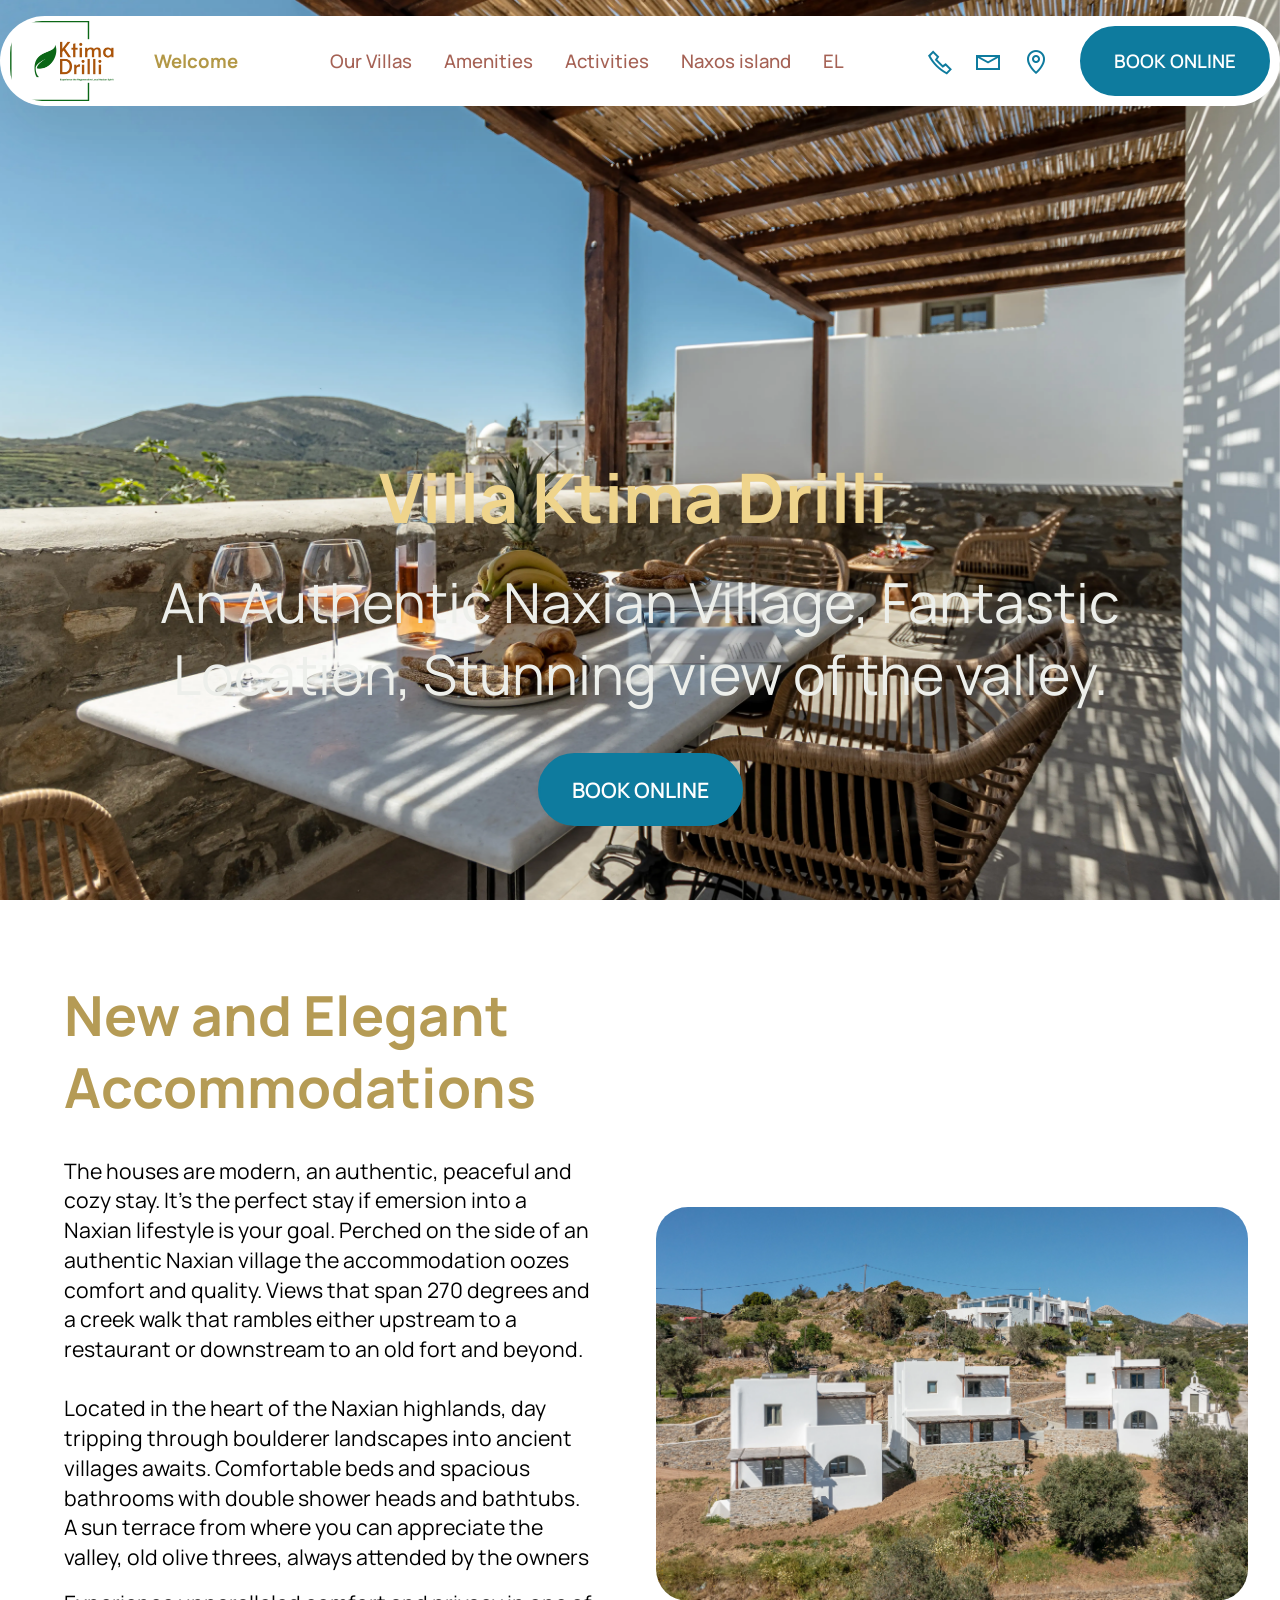
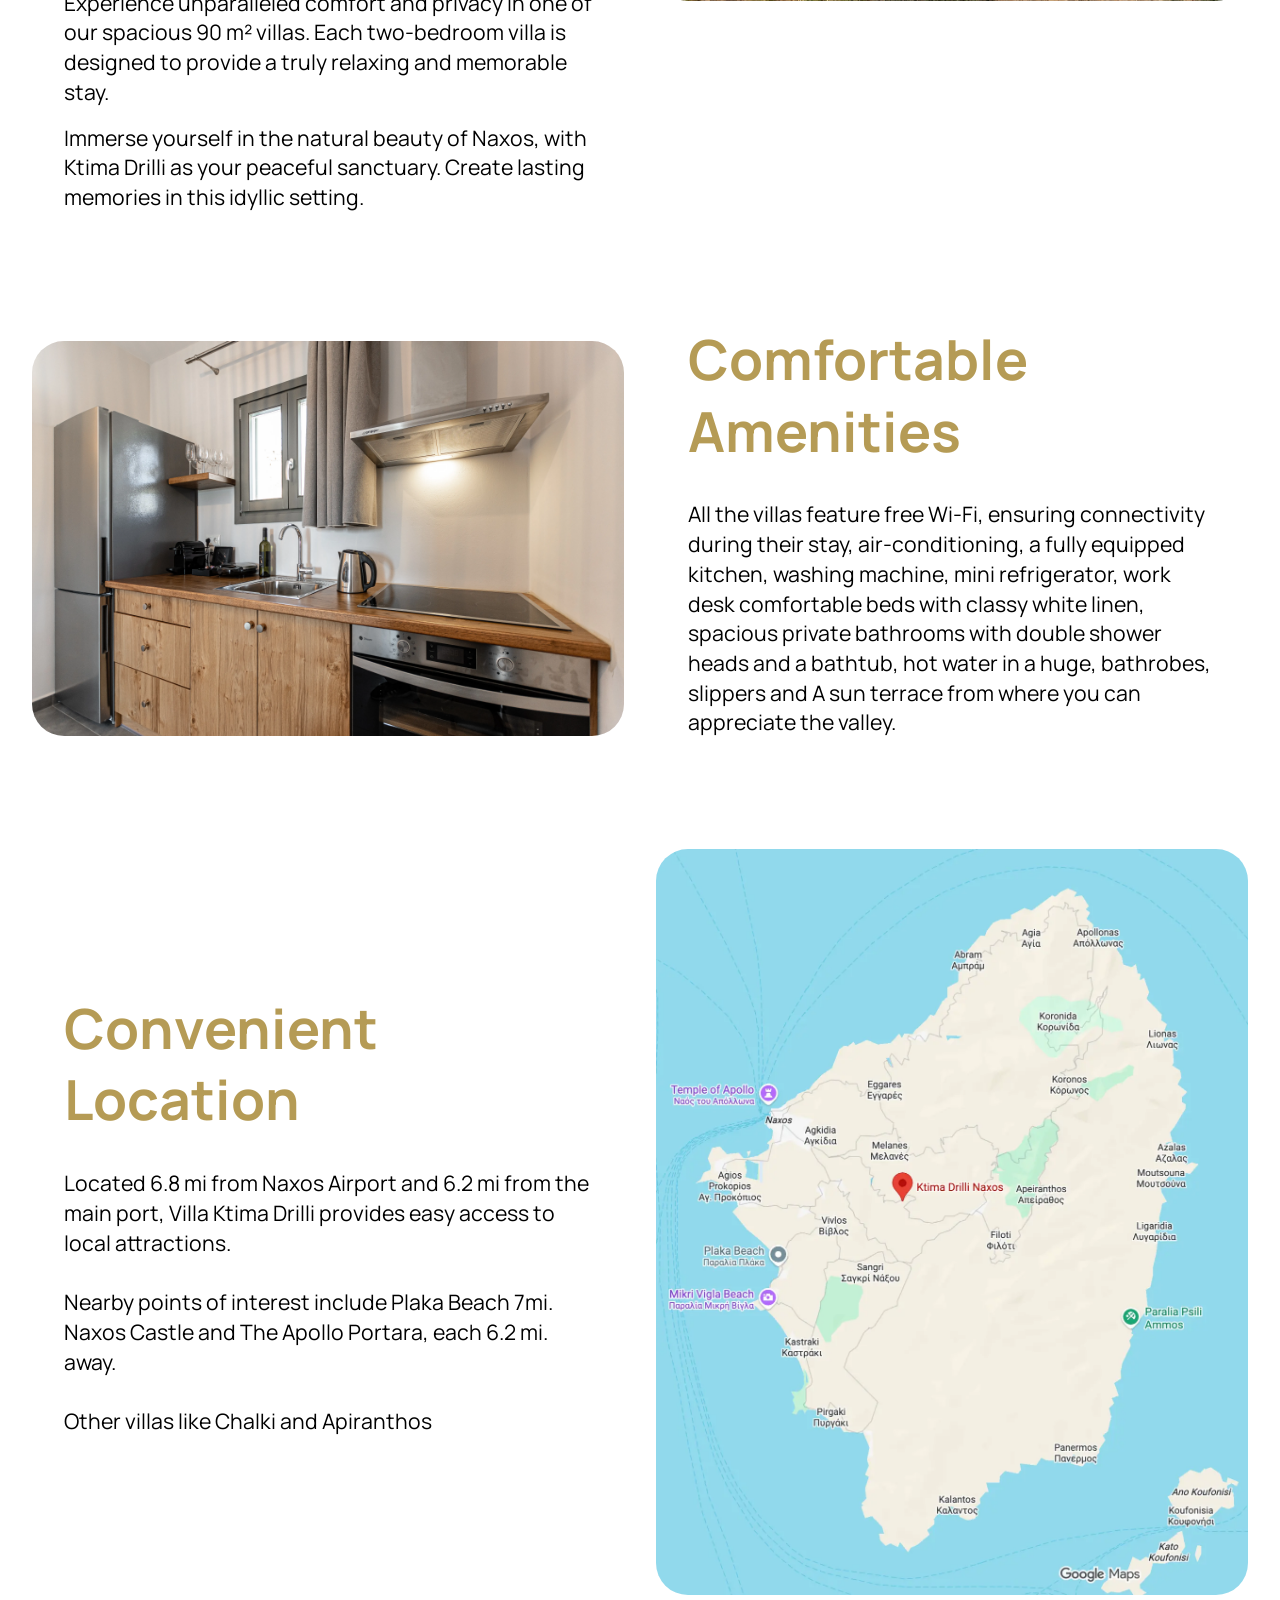
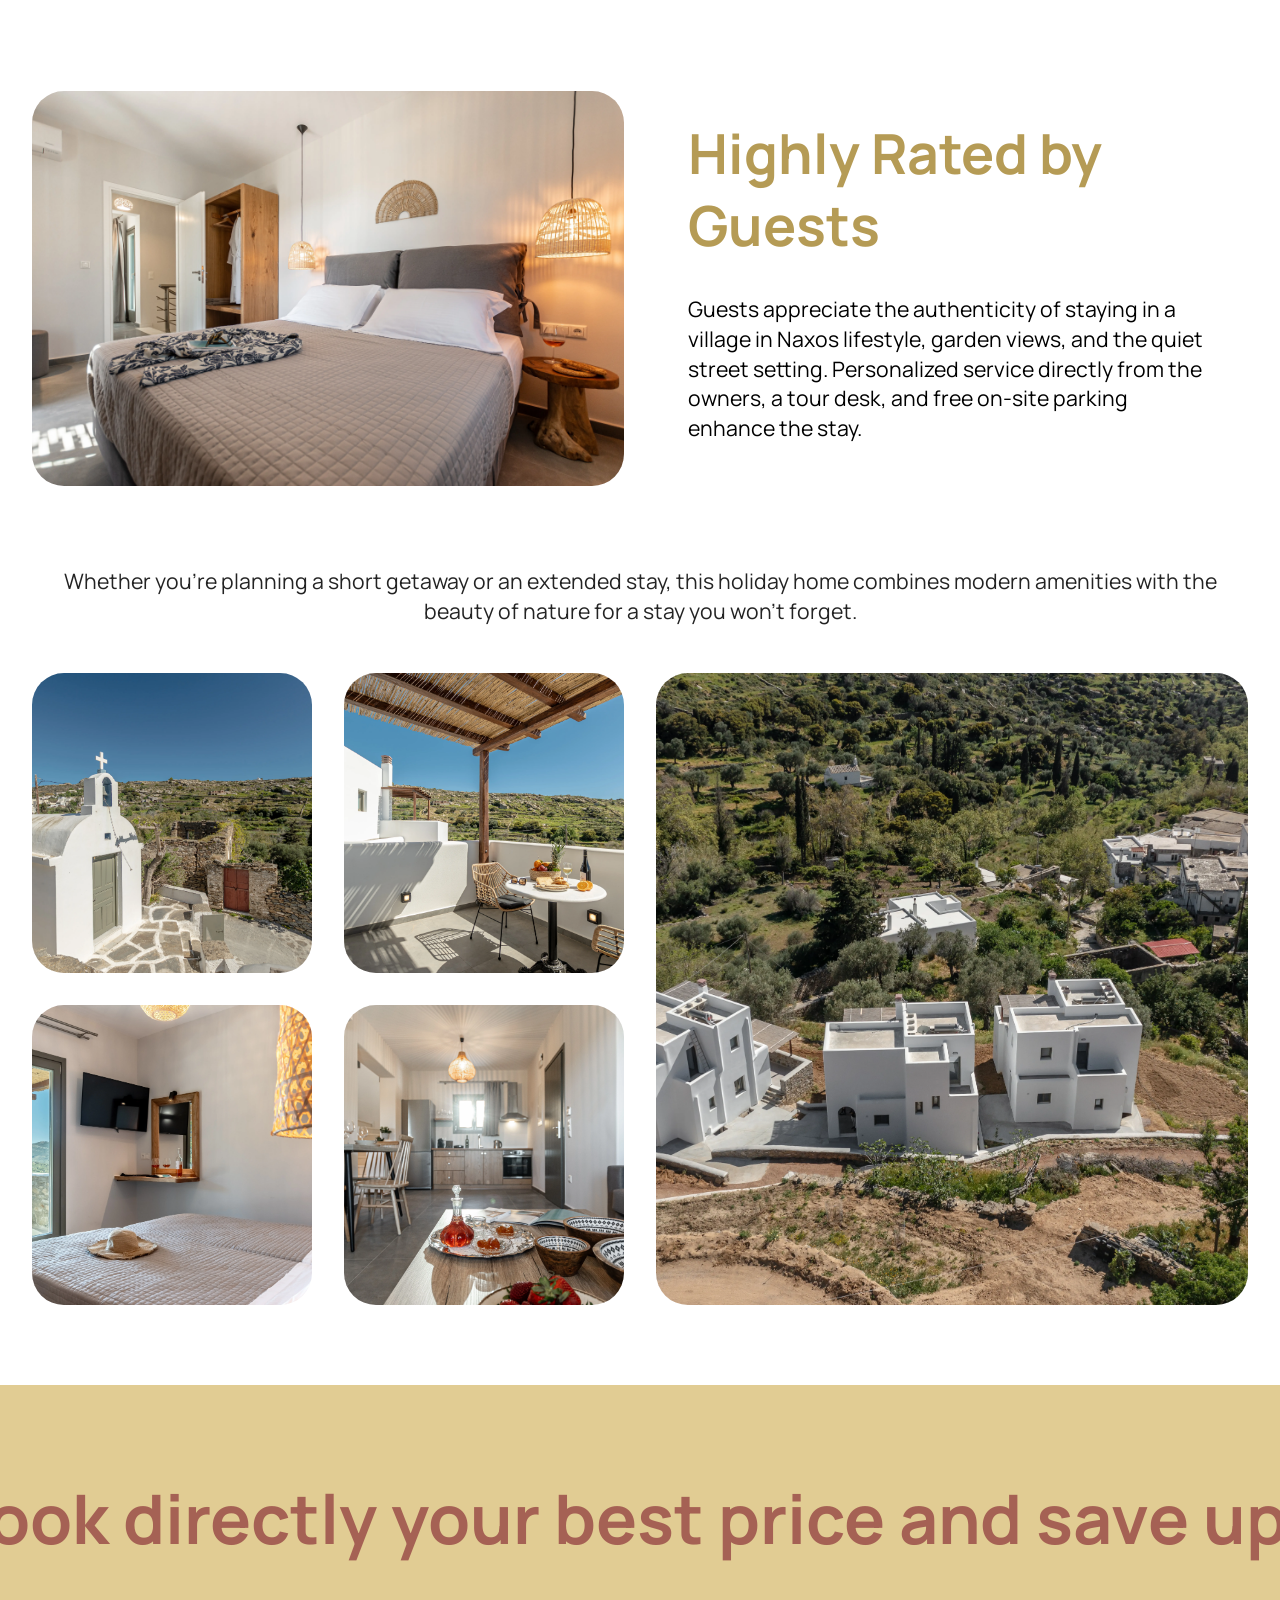
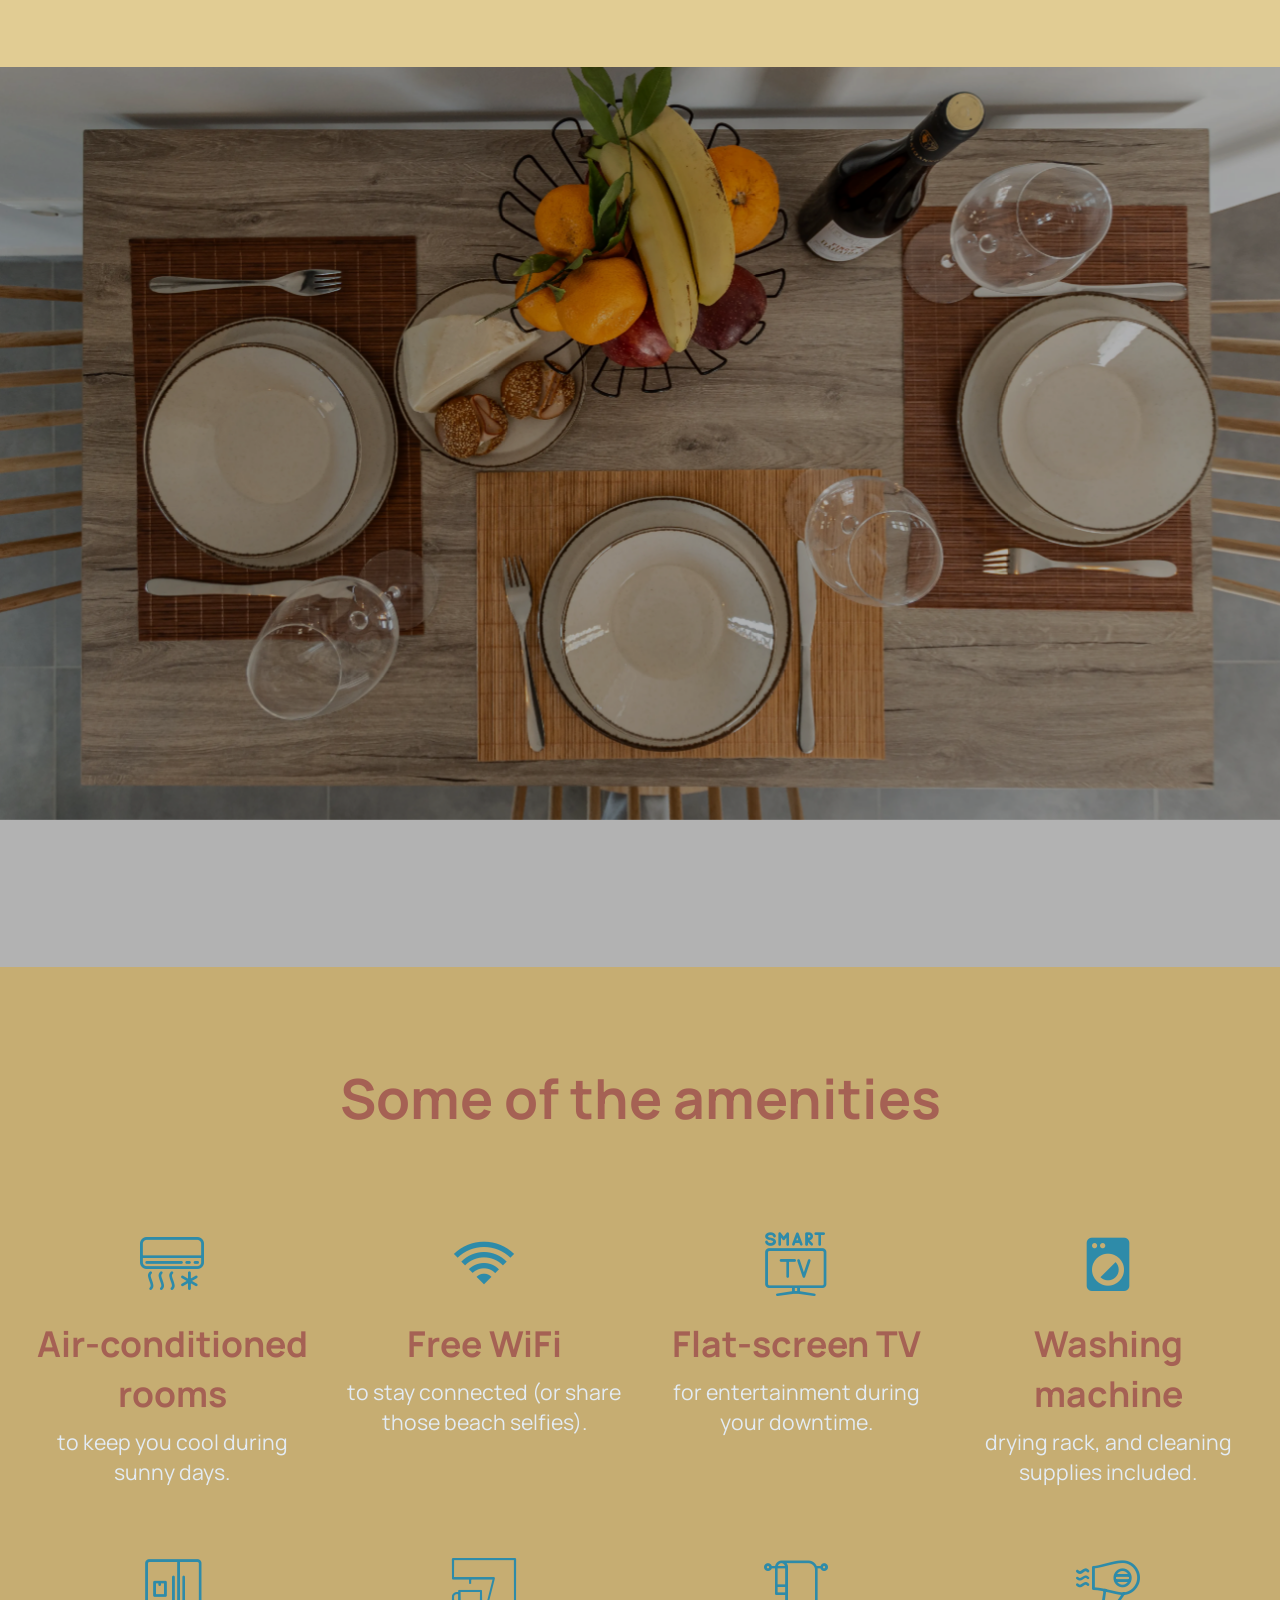
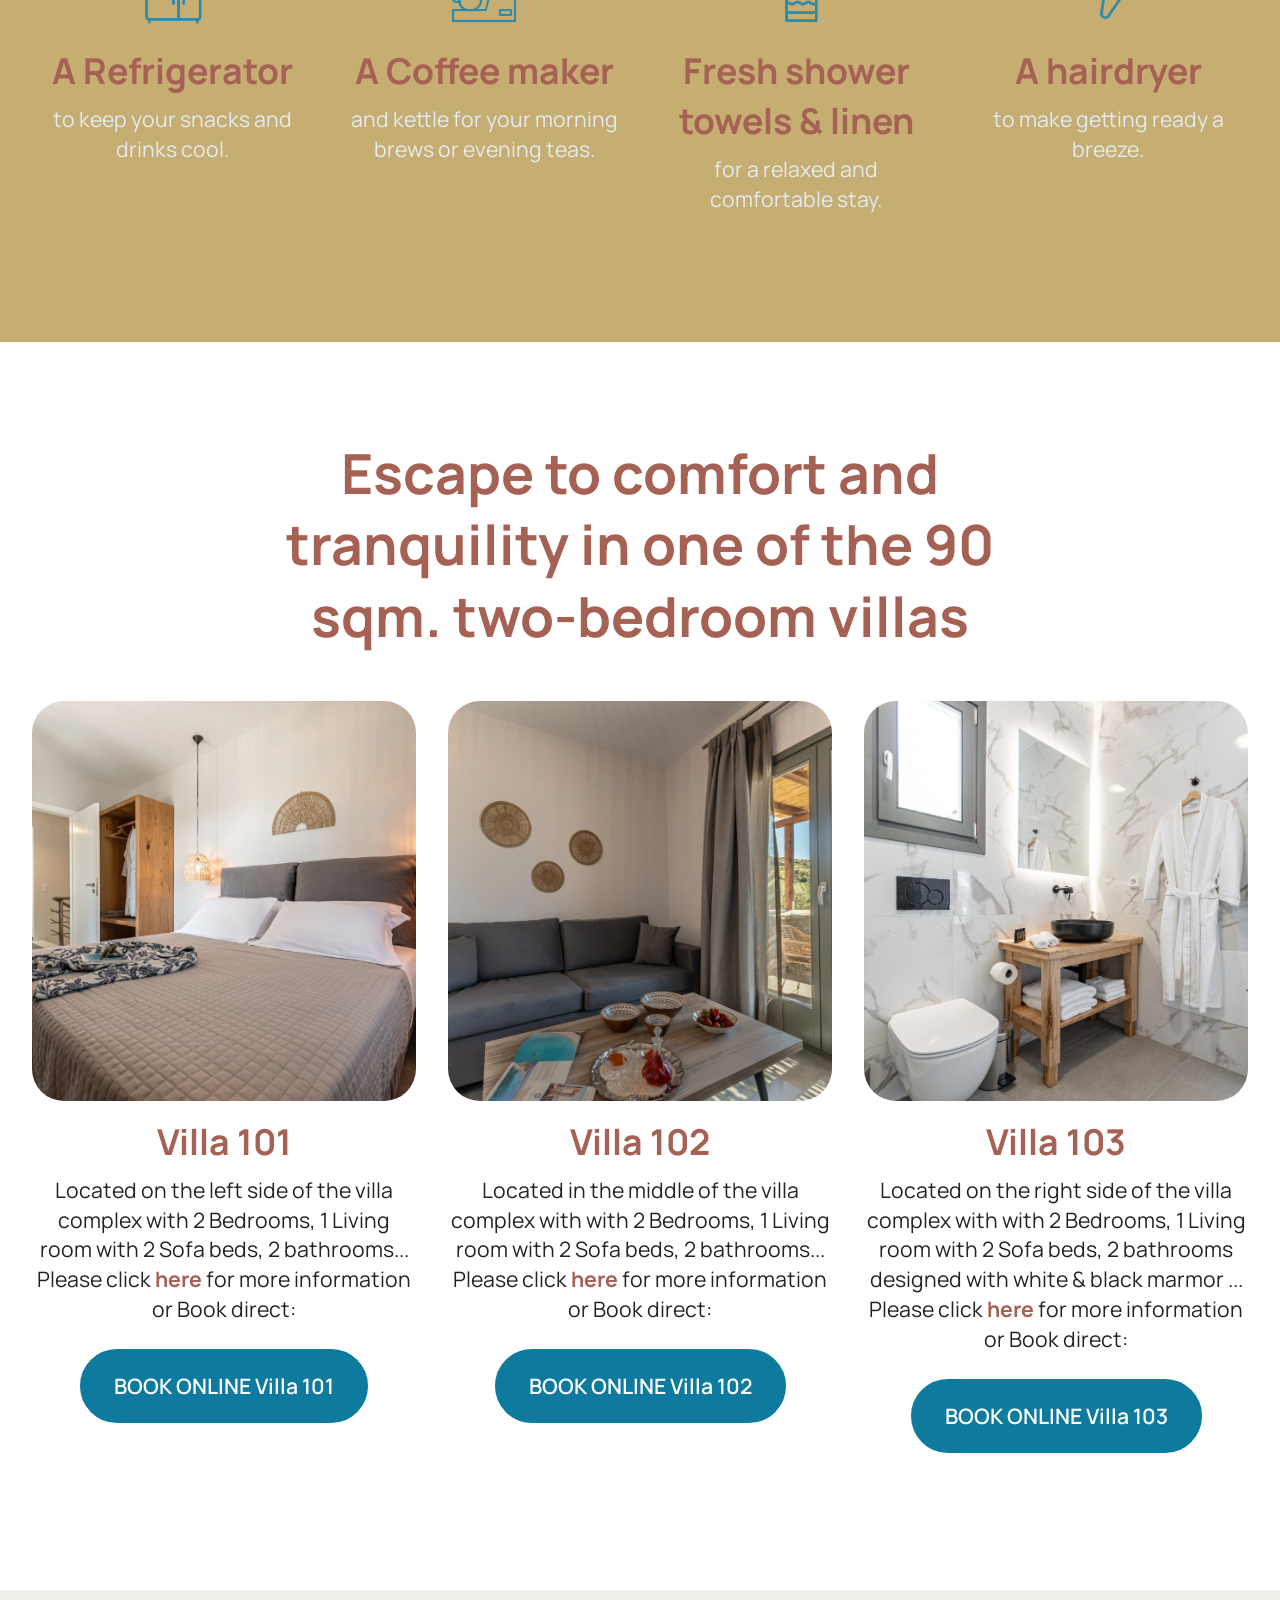
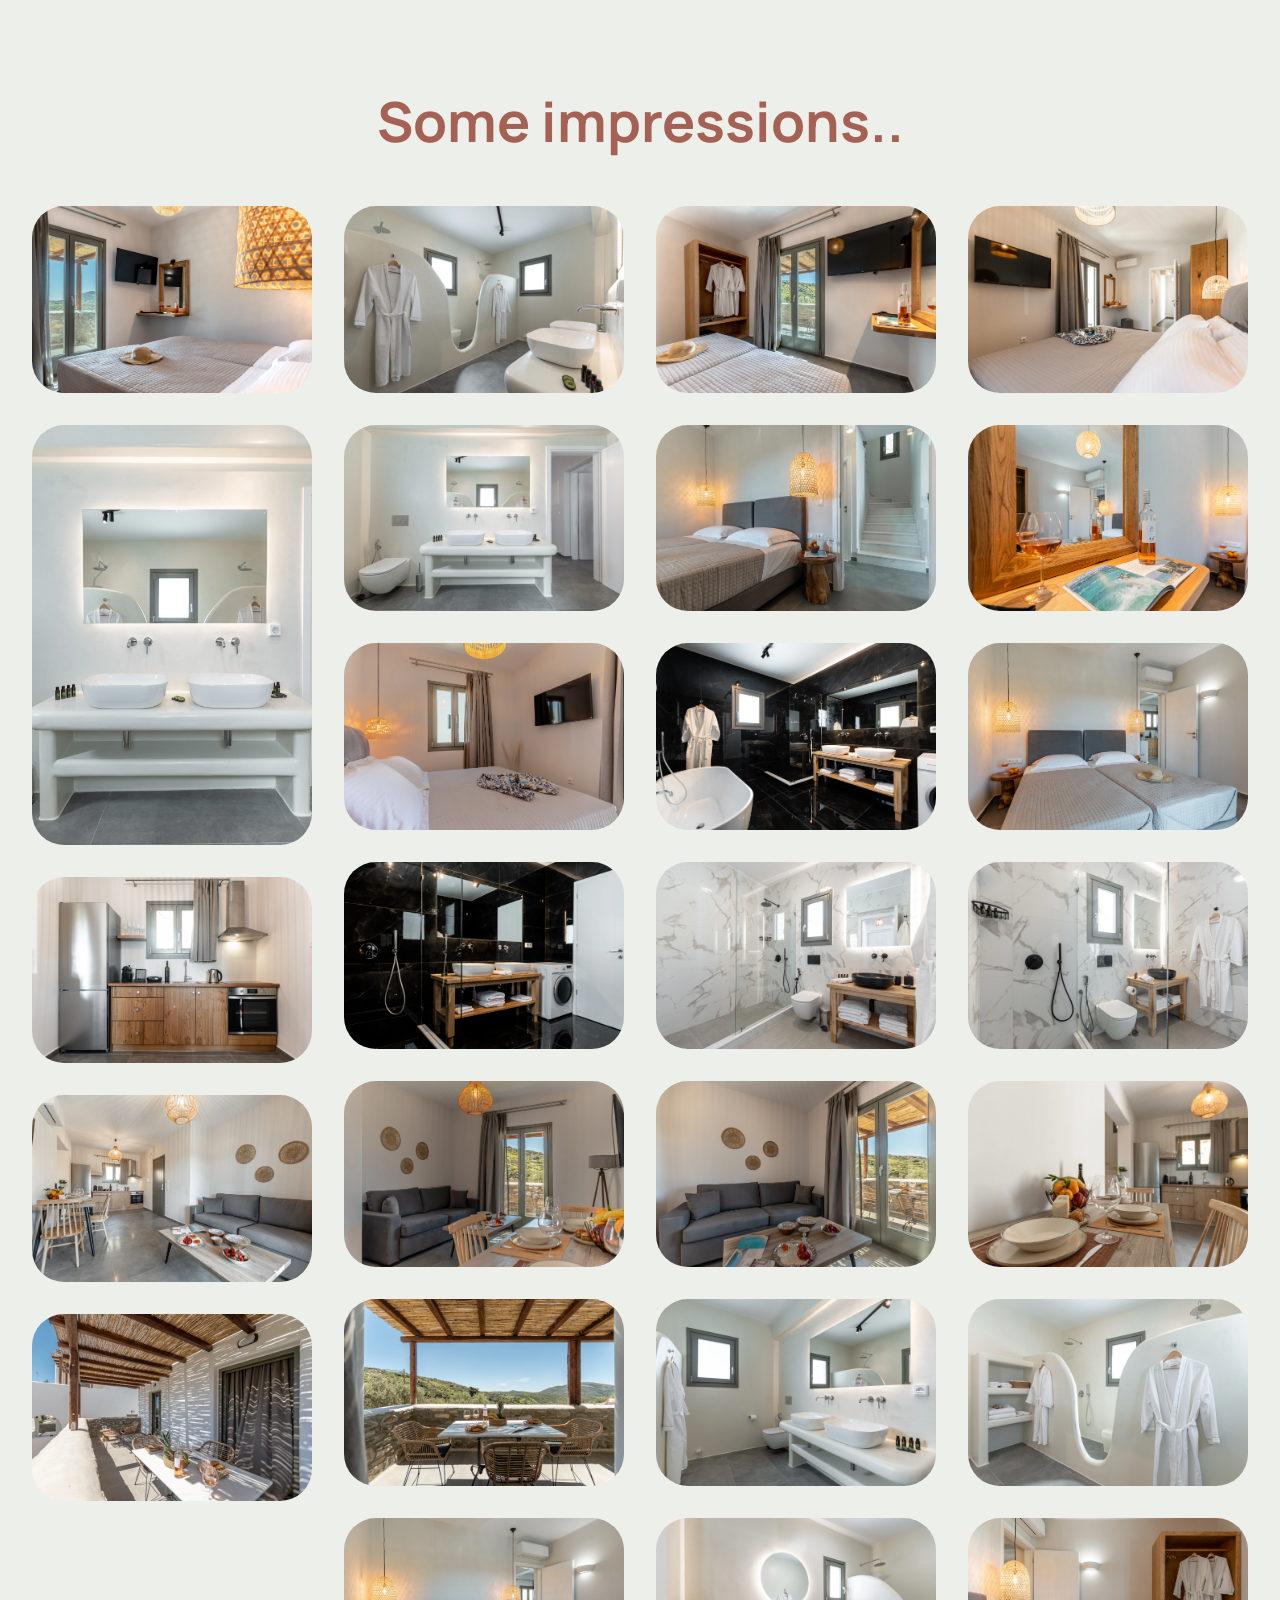
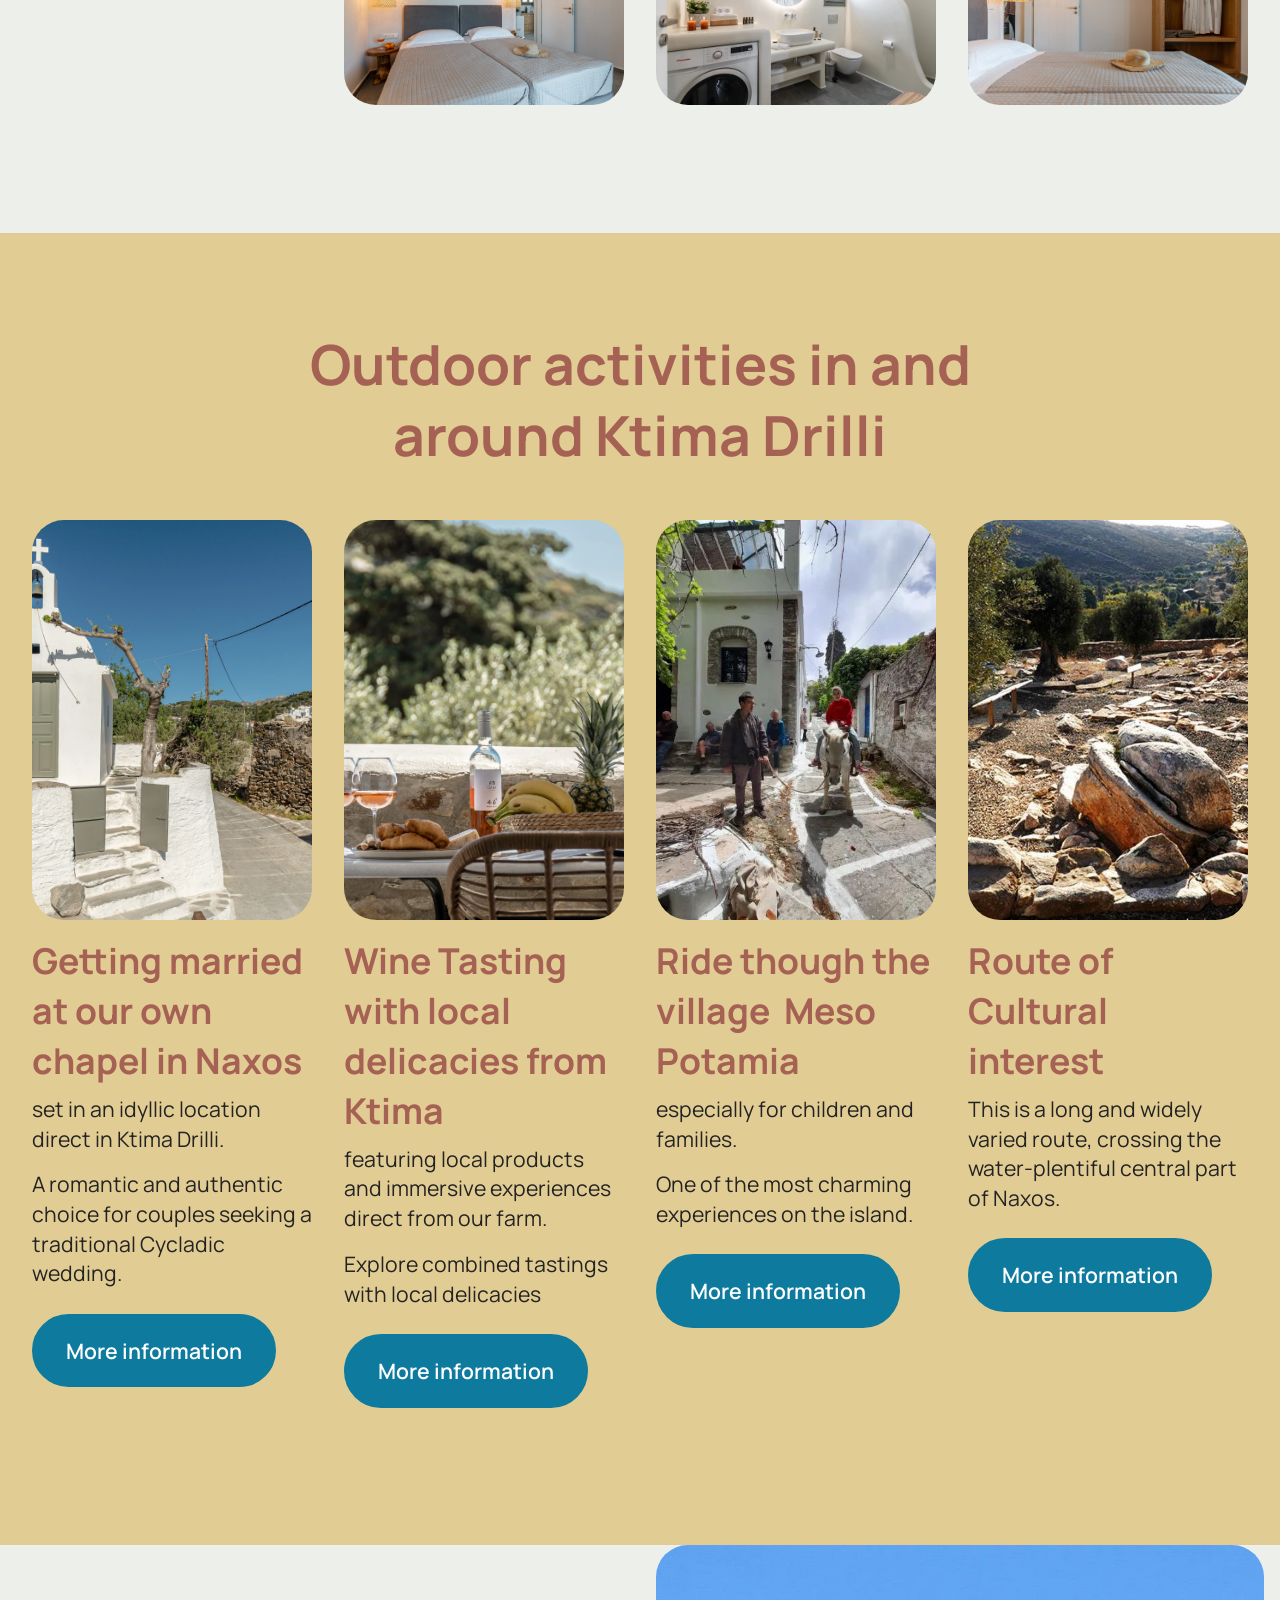
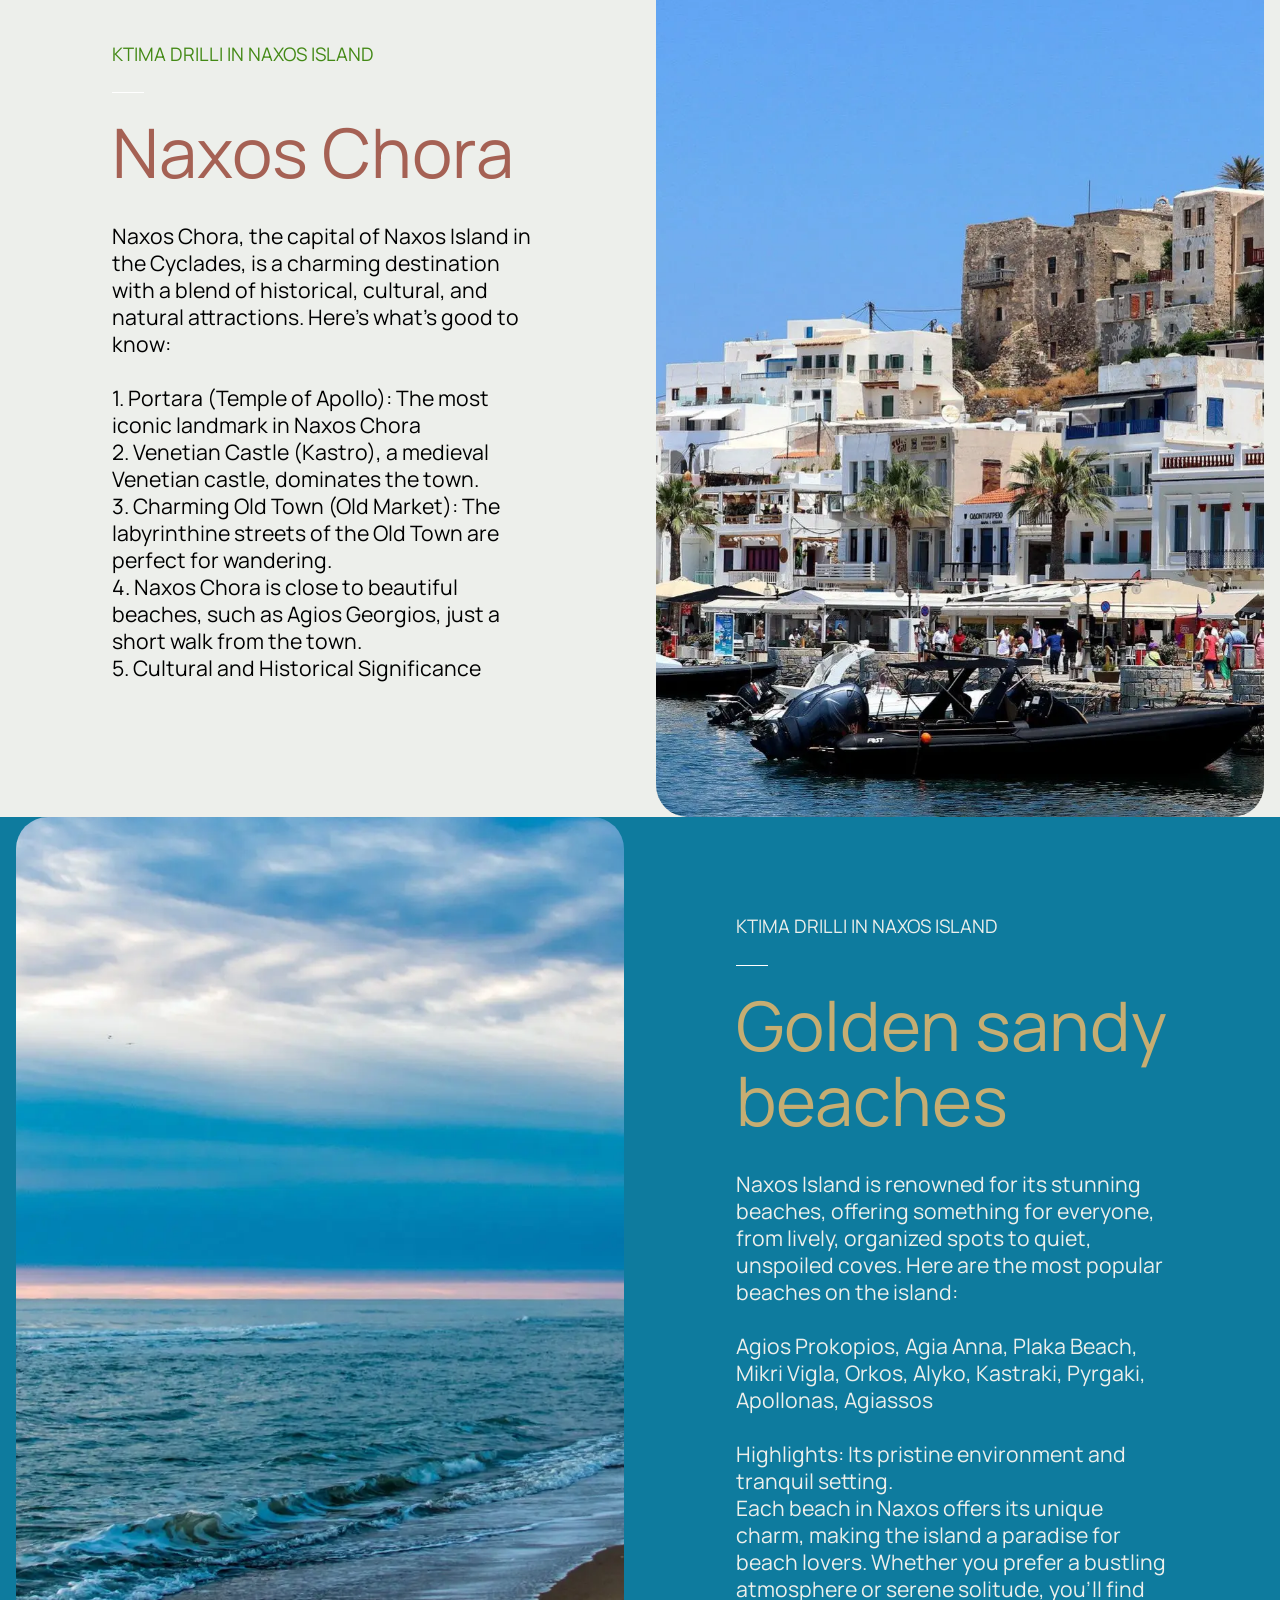
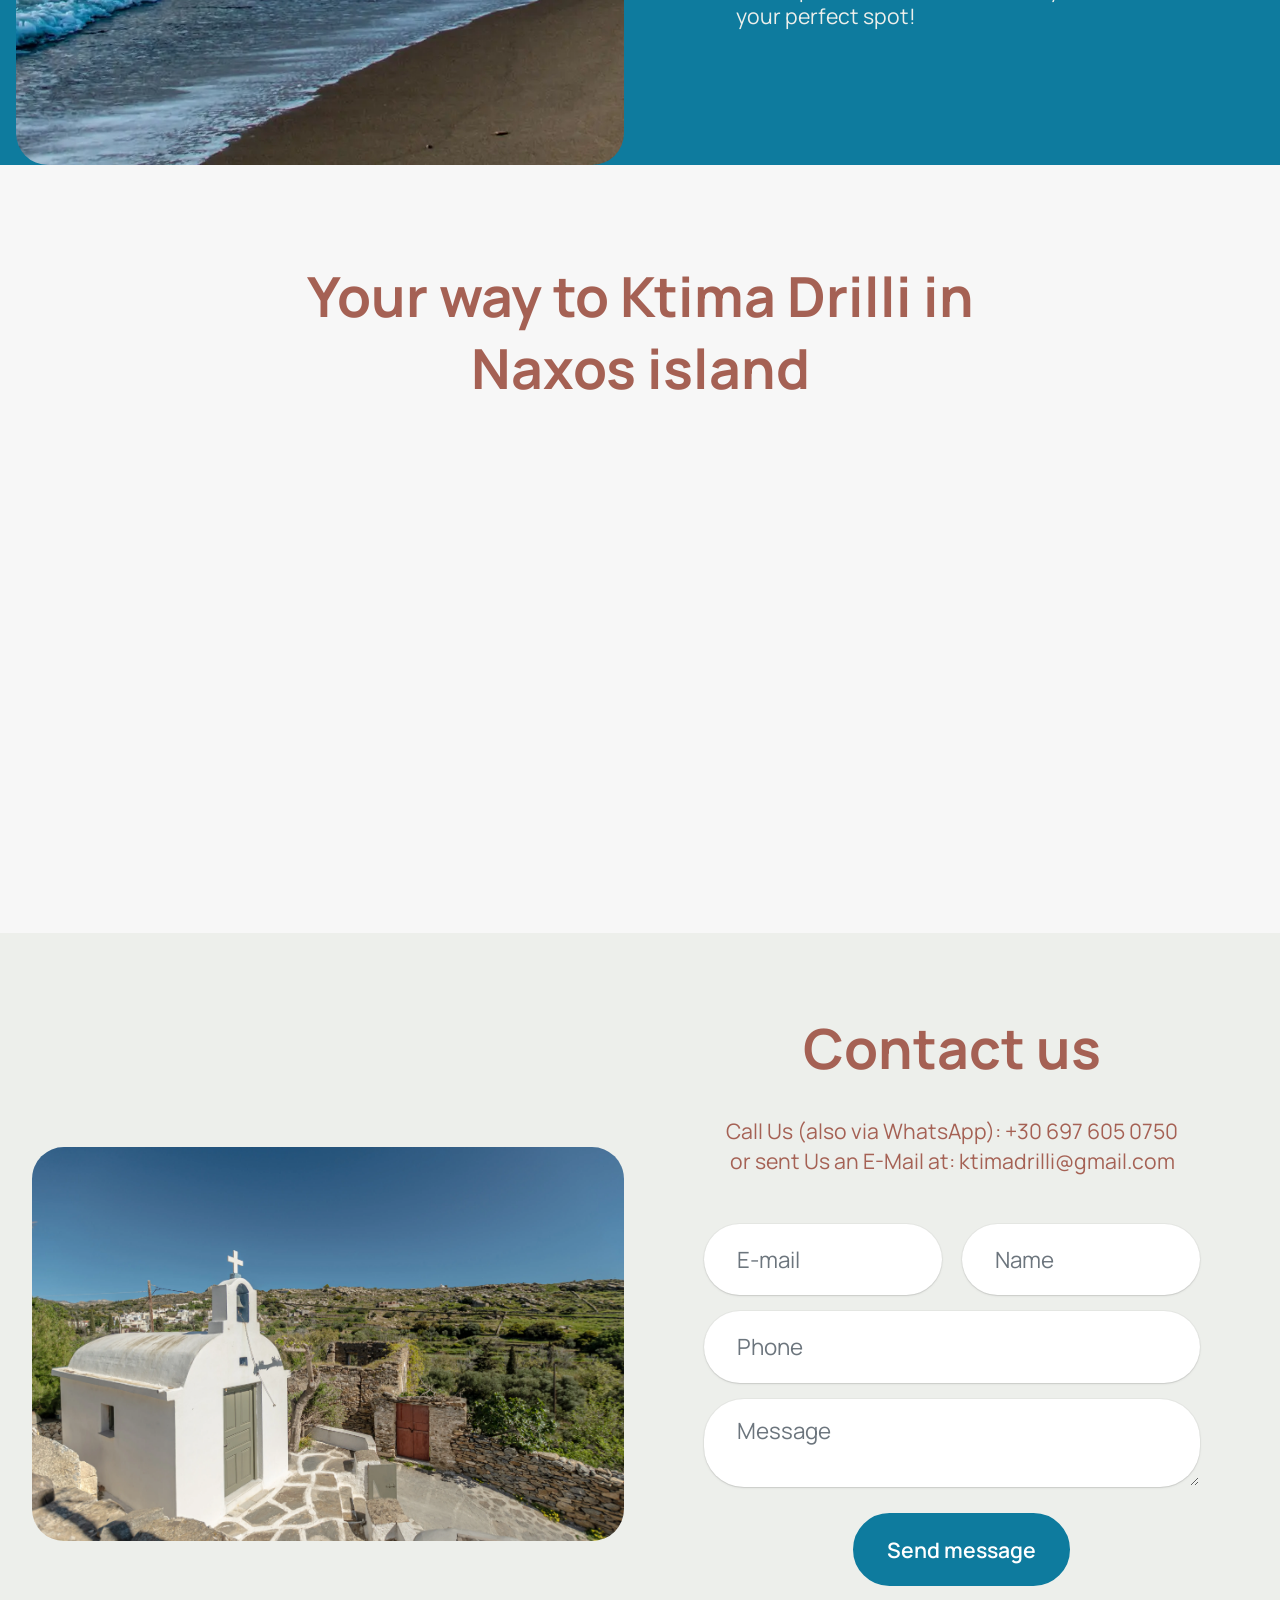
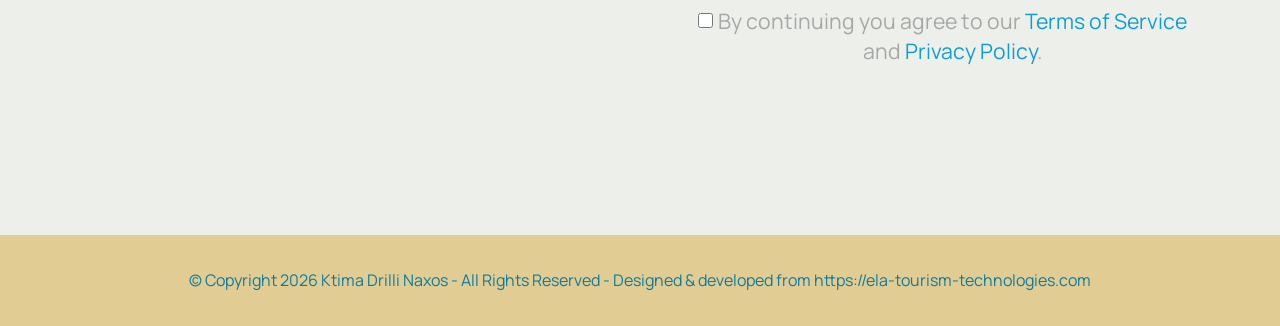
==== commit d1bb9204: "create github pages" ====
--- a/index.html
+++ b/index.html
@@ -25,7 +25,7 @@
   <link rel="stylesheet" href="assets/gallery/style.css">
   <link rel="preload" href="https://fonts.googleapis.com/css2?family=Manrope:wght@400;700&display=swap&display=swap" as="style" onload="this.onload=null;this.rel='stylesheet'">
   <noscript><link rel="stylesheet" href="https://fonts.googleapis.com/css2?family=Manrope:wght@400;700&display=swap&display=swap"></noscript>
-  <link rel="preload" as="style" href="assets/mobirise/css/mbr-additional.css?v=FaUV7J"><link rel="stylesheet" href="assets/mobirise/css/mbr-additional.css?v=FaUV7J" type="text/css">
+  <link rel="preload" as="style" href="assets/mobirise/css/mbr-additional.css?v=bNgAvC"><link rel="stylesheet" href="assets/mobirise/css/mbr-additional.css?v=bNgAvC" type="text/css">
 
   
   
@@ -434,7 +434,7 @@
 			<div class="item features-image col-12 col-md-6 col-lg-4 active">
 				<div class="item-wrapper">
 					<div class="item-img mb-3">
-						<a href="page1.html#slider3-r"><img src="assets/images/ktima-drilli-990.webp" alt="" title=""></a>
+						<a href="page1.html#slider3-r"><img src="assets/images/ktima-drilli-994.webp" alt="" title=""></a>
 					</div>
 					<div class="item-content align-left">
 						<h5 class="item-title mbr-fonts-style mt-0 mb-2 display-5">
@@ -493,8 +493,8 @@
         </div>
         <div class="row mbr-gallery mbr-masonry" data-masonry="{&quot;percentPosition&quot;: true }">
             <div class="col-12 col-md-6 col-lg-3 item gallery-image">
-                <div class="item-wrapper" data-toggle="modal" data-bs-toggle="modal" data-target="#vBdwSpZmmR-modal" data-bs-target="#vBdwSpZmmR-modal">
-                    <img class="w-100" src="assets/images/ktima-drilli-61.webp" alt="" data-slide-to="0" data-bs-slide-to="0" data-target="#lb-vBdwSpZmmR" data-bs-target="#lb-vBdwSpZmmR">
+                <div class="item-wrapper" data-toggle="modal" data-bs-toggle="modal" data-target="#vBdxRcGRQe-modal" data-bs-target="#vBdxRcGRQe-modal">
+                    <img class="w-100" src="assets/images/ktima-drilli-61.webp" alt="" data-slide-to="0" data-bs-slide-to="0" data-target="#lb-vBdxRcGRQe" data-bs-target="#lb-vBdxRcGRQe">
                     <div class="icon-wrapper">
                         <span class="mobi-mbri mobi-mbri-search mbr-iconfont mbr-iconfont-btn"></span>
                     </div>
@@ -502,8 +502,8 @@
                 
             </div>
             <div class="col-12 col-md-6 col-lg-3 item gallery-image">
-                <div class="item-wrapper" data-toggle="modal" data-bs-toggle="modal" data-target="#vBdwSpZmmR-modal" data-bs-target="#vBdwSpZmmR-modal">
-                    <img class="w-100" src="assets/images/ktima-drilli-116.webp" alt="" data-slide-to="1" data-bs-slide-to="1" data-target="#lb-vBdwSpZmmR" data-bs-target="#lb-vBdwSpZmmR">
+                <div class="item-wrapper" data-toggle="modal" data-bs-toggle="modal" data-target="#vBdxRcGRQe-modal" data-bs-target="#vBdxRcGRQe-modal">
+                    <img class="w-100" src="assets/images/ktima-drilli-116.webp" alt="" data-slide-to="1" data-bs-slide-to="1" data-target="#lb-vBdxRcGRQe" data-bs-target="#lb-vBdxRcGRQe">
                     <div class="icon-wrapper">
                         <span class="mobi-mbri mobi-mbri-search mbr-iconfont mbr-iconfont-btn"></span>
                     </div>
@@ -511,8 +511,8 @@
                 
             </div>
             <div class="col-12 col-md-6 col-lg-3 item gallery-image">
-                <div class="item-wrapper" data-toggle="modal" data-bs-toggle="modal" data-target="#vBdwSpZmmR-modal" data-bs-target="#vBdwSpZmmR-modal">
-                    <img class="w-100" src="assets/images/ktima-drilli-62.webp" alt="" data-slide-to="2" data-bs-slide-to="2" data-target="#lb-vBdwSpZmmR" data-bs-target="#lb-vBdwSpZmmR">
+                <div class="item-wrapper" data-toggle="modal" data-bs-toggle="modal" data-target="#vBdxRcGRQe-modal" data-bs-target="#vBdxRcGRQe-modal">
+                    <img class="w-100" src="assets/images/ktima-drilli-62.webp" alt="" data-slide-to="2" data-bs-slide-to="2" data-target="#lb-vBdxRcGRQe" data-bs-target="#lb-vBdxRcGRQe">
                     <div class="icon-wrapper">
                         <span class="mobi-mbri mobi-mbri-search mbr-iconfont mbr-iconfont-btn"></span>
                     </div>
@@ -520,8 +520,8 @@
                 
             </div>
             <div class="col-12 col-md-6 col-lg-3 item gallery-image">
-                <div class="item-wrapper" data-toggle="modal" data-bs-toggle="modal" data-target="#vBdwSpZmmR-modal" data-bs-target="#vBdwSpZmmR-modal">
-                    <img class="w-100" src="assets/images/ktima-drilli-101.webp" alt="" data-slide-to="3" data-bs-slide-to="3" data-target="#lb-vBdwSpZmmR" data-bs-target="#lb-vBdwSpZmmR">
+                <div class="item-wrapper" data-toggle="modal" data-bs-toggle="modal" data-target="#vBdxRcGRQe-modal" data-bs-target="#vBdxRcGRQe-modal">
+                    <img class="w-100" src="assets/images/ktima-drilli-101.webp" alt="" data-slide-to="3" data-bs-slide-to="3" data-target="#lb-vBdxRcGRQe" data-bs-target="#lb-vBdxRcGRQe">
                     <div class="icon-wrapper">
                         <span class="mobi-mbri mobi-mbri-search mbr-iconfont mbr-iconfont-btn"></span>
                     </div>
@@ -529,8 +529,8 @@
                 
             </div>
             <div class="col-12 col-md-6 col-lg-3 item gallery-image">
-                <div class="item-wrapper" data-toggle="modal" data-bs-toggle="modal" data-target="#vBdwSpZmmR-modal" data-bs-target="#vBdwSpZmmR-modal">
-                    <img class="w-100" src="assets/images/ktima-drilli-120.webp" alt="" data-slide-to="4" data-bs-slide-to="4" data-target="#lb-vBdwSpZmmR" data-bs-target="#lb-vBdwSpZmmR">
+                <div class="item-wrapper" data-toggle="modal" data-bs-toggle="modal" data-target="#vBdxRcGRQe-modal" data-bs-target="#vBdxRcGRQe-modal">
+                    <img class="w-100" src="assets/images/ktima-drilli-120.webp" alt="" data-slide-to="4" data-bs-slide-to="4" data-target="#lb-vBdxRcGRQe" data-bs-target="#lb-vBdxRcGRQe">
                     <div class="icon-wrapper">
                         <span class="mobi-mbri mobi-mbri-search mbr-iconfont mbr-iconfont-btn"></span>
                     </div>
@@ -538,8 +538,8 @@
                 
             </div>
             <div class="col-12 col-md-6 col-lg-3 item gallery-image">
-                <div class="item-wrapper" data-toggle="modal" data-bs-toggle="modal" data-target="#vBdwSpZmmR-modal" data-bs-target="#vBdwSpZmmR-modal">
-                    <img class="w-100" src="assets/images/ktima-drilli-119.webp" alt="" data-slide-to="5" data-bs-slide-to="5" data-target="#lb-vBdwSpZmmR" data-bs-target="#lb-vBdwSpZmmR">
+                <div class="item-wrapper" data-toggle="modal" data-bs-toggle="modal" data-target="#vBdxRcGRQe-modal" data-bs-target="#vBdxRcGRQe-modal">
+                    <img class="w-100" src="assets/images/ktima-drilli-119.webp" alt="" data-slide-to="5" data-bs-slide-to="5" data-target="#lb-vBdxRcGRQe" data-bs-target="#lb-vBdxRcGRQe">
                     <div class="icon-wrapper">
                         <span class="mobi-mbri mobi-mbri-search mbr-iconfont mbr-iconfont-btn"></span>
                     </div>
@@ -547,173 +547,173 @@
                 
             </div>
             <div class="col-12 col-md-6 col-lg-3 item gallery-image">
-                <div class="item-wrapper" data-toggle="modal" data-bs-toggle="modal" data-target="#vBdwSpZmmR-modal" data-bs-target="#vBdwSpZmmR-modal">
-                    <img class="w-100" src="assets/images/ktima-drilli-66.webp" alt="" data-slide-to="6" data-bs-slide-to="6" data-target="#lb-vBdwSpZmmR" data-bs-target="#lb-vBdwSpZmmR">
-                    <div class="icon-wrapper">
-                        <span class="mobi-mbri mobi-mbri-search mbr-iconfont mbr-iconfont-btn"></span>
-                    </div>
-                </div>
-                
-            </div><div class="col-12 col-md-6 col-lg-3 item gallery-image">
-                <div class="item-wrapper" data-toggle="modal" data-bs-toggle="modal" data-target="#vBdwSpZmmR-modal" data-bs-target="#vBdwSpZmmR-modal">
-                    <img class="w-100" src="assets/images/ktima-drilli-69.webp" alt="" data-slide-to="7" data-bs-slide-to="7" data-target="#lb-vBdwSpZmmR" data-bs-target="#lb-vBdwSpZmmR">
-                    <div class="icon-wrapper">
-                        <span class="mobi-mbri mobi-mbri-search mbr-iconfont mbr-iconfont-btn"></span>
-                    </div>
-                </div>
-                
-            </div><div class="col-12 col-md-6 col-lg-3 item gallery-image">
-                <div class="item-wrapper" data-toggle="modal" data-bs-toggle="modal" data-target="#vBdwSpZmmR-modal" data-bs-target="#vBdwSpZmmR-modal">
-                    <img class="w-100" src="assets/images/ktima-drilli-68.webp" alt="" data-slide-to="8" data-bs-slide-to="8" data-target="#lb-vBdwSpZmmR" data-bs-target="#lb-vBdwSpZmmR">
-                    <div class="icon-wrapper">
-                        <span class="mobi-mbri mobi-mbri-search mbr-iconfont mbr-iconfont-btn"></span>
-                    </div>
-                </div>
-                
-            </div><div class="col-12 col-md-6 col-lg-3 item gallery-image">
-                <div class="item-wrapper" data-toggle="modal" data-bs-toggle="modal" data-target="#vBdwSpZmmR-modal" data-bs-target="#vBdwSpZmmR-modal">
-                    <img class="w-100" src="assets/images/ktima-drilli-85.webp" alt="" data-slide-to="9" data-bs-slide-to="9" data-target="#lb-vBdwSpZmmR" data-bs-target="#lb-vBdwSpZmmR">
-                    <div class="icon-wrapper">
-                        <span class="mobi-mbri mobi-mbri-search mbr-iconfont mbr-iconfont-btn"></span>
-                    </div>
-                </div>
-                
-            </div><div class="col-12 col-md-6 col-lg-3 item gallery-image">
-                <div class="item-wrapper" data-toggle="modal" data-bs-toggle="modal" data-target="#vBdwSpZmmR-modal" data-bs-target="#vBdwSpZmmR-modal">
-                    <img class="w-100" src="assets/images/ktima-drilli-136.webp" alt="" data-slide-to="10" data-bs-slide-to="10" data-target="#lb-vBdwSpZmmR" data-bs-target="#lb-vBdwSpZmmR">
-                    <div class="icon-wrapper">
-                        <span class="mobi-mbri mobi-mbri-search mbr-iconfont mbr-iconfont-btn"></span>
-                    </div>
-                </div>
-                
-            </div><div class="col-12 col-md-6 col-lg-3 item gallery-image">
-                <div class="item-wrapper" data-toggle="modal" data-bs-toggle="modal" data-target="#vBdwSpZmmR-modal" data-bs-target="#vBdwSpZmmR-modal">
-                    <img class="w-100" src="assets/images/ktima-drilli-141.webp" alt="" data-slide-to="11" data-bs-slide-to="11" data-target="#lb-vBdwSpZmmR" data-bs-target="#lb-vBdwSpZmmR">
-                    <div class="icon-wrapper">
-                        <span class="mobi-mbri mobi-mbri-search mbr-iconfont mbr-iconfont-btn"></span>
-                    </div>
-                </div>
-                
-            </div><div class="col-12 col-md-6 col-lg-3 item gallery-image">
-                <div class="item-wrapper" data-toggle="modal" data-bs-toggle="modal" data-target="#vBdwSpZmmR-modal" data-bs-target="#vBdwSpZmmR-modal">
-                    <img class="w-100" src="assets/images/ktima-drilli-131.webp" alt="" data-slide-to="12" data-bs-slide-to="12" data-target="#lb-vBdwSpZmmR" data-bs-target="#lb-vBdwSpZmmR">
-                    <div class="icon-wrapper">
-                        <span class="mobi-mbri mobi-mbri-search mbr-iconfont mbr-iconfont-btn"></span>
-                    </div>
-                </div>
-                
-            </div><div class="col-12 col-md-6 col-lg-3 item gallery-image">
-                <div class="item-wrapper" data-toggle="modal" data-bs-toggle="modal" data-target="#vBdwSpZmmR-modal" data-bs-target="#vBdwSpZmmR-modal">
-                    <img class="w-100" src="assets/images/ktima-drilli-128.webp" alt="" data-slide-to="13" data-bs-slide-to="13" data-target="#lb-vBdwSpZmmR" data-bs-target="#lb-vBdwSpZmmR">
-                    <div class="icon-wrapper">
-                        <span class="mobi-mbri mobi-mbri-search mbr-iconfont mbr-iconfont-btn"></span>
-                    </div>
-                </div>
-                
-            </div><div class="col-12 col-md-6 col-lg-3 item gallery-image">
-                <div class="item-wrapper" data-toggle="modal" data-bs-toggle="modal" data-target="#vBdwSpZmmR-modal" data-bs-target="#vBdwSpZmmR-modal">
-                    <img class="w-100" src="assets/images/ktima-drilli-22.webp" alt="" data-slide-to="14" data-bs-slide-to="14" data-target="#lb-vBdwSpZmmR" data-bs-target="#lb-vBdwSpZmmR">
-                    <div class="icon-wrapper">
-                        <span class="mobi-mbri mobi-mbri-search mbr-iconfont mbr-iconfont-btn"></span>
-                    </div>
-                </div>
-                
-            </div><div class="col-12 col-md-6 col-lg-3 item gallery-image">
-                <div class="item-wrapper" data-toggle="modal" data-bs-toggle="modal" data-target="#vBdwSpZmmR-modal" data-bs-target="#vBdwSpZmmR-modal">
-                    <img class="w-100" src="assets/images/ktima-drilli-17.webp" alt="" data-slide-to="15" data-bs-slide-to="15" data-target="#lb-vBdwSpZmmR" data-bs-target="#lb-vBdwSpZmmR">
-                    <div class="icon-wrapper">
-                        <span class="mobi-mbri mobi-mbri-search mbr-iconfont mbr-iconfont-btn"></span>
-                    </div>
-                </div>
-                
-            </div><div class="col-12 col-md-6 col-lg-3 item gallery-image">
-                <div class="item-wrapper" data-toggle="modal" data-bs-toggle="modal" data-target="#vBdwSpZmmR-modal" data-bs-target="#vBdwSpZmmR-modal">
-                    <img class="w-100" src="assets/images/ktima-drilli-20.webp" alt="" data-slide-to="16" data-bs-slide-to="16" data-target="#lb-vBdwSpZmmR" data-bs-target="#lb-vBdwSpZmmR">
-                    <div class="icon-wrapper">
-                        <span class="mobi-mbri mobi-mbri-search mbr-iconfont mbr-iconfont-btn"></span>
-                    </div>
-                </div>
-                
-            </div><div class="col-12 col-md-6 col-lg-3 item gallery-image">
-                <div class="item-wrapper" data-toggle="modal" data-bs-toggle="modal" data-target="#vBdwSpZmmR-modal" data-bs-target="#vBdwSpZmmR-modal">
-                    <img class="w-100" src="assets/images/ktima-drilli-16.webp" alt="" data-slide-to="17" data-bs-slide-to="17" data-target="#lb-vBdwSpZmmR" data-bs-target="#lb-vBdwSpZmmR">
-                    <div class="icon-wrapper">
-                        <span class="mobi-mbri mobi-mbri-search mbr-iconfont mbr-iconfont-btn"></span>
-                    </div>
-                </div>
-                
-            </div><div class="col-12 col-md-6 col-lg-3 item gallery-image">
-                <div class="item-wrapper" data-toggle="modal" data-bs-toggle="modal" data-target="#vBdwSpZmmR-modal" data-bs-target="#vBdwSpZmmR-modal">
-                    <img class="w-100" src="assets/images/ktima-drilli-31.webp" alt="" data-slide-to="18" data-bs-slide-to="18" data-target="#lb-vBdwSpZmmR" data-bs-target="#lb-vBdwSpZmmR">
-                    <div class="icon-wrapper">
-                        <span class="mobi-mbri mobi-mbri-search mbr-iconfont mbr-iconfont-btn"></span>
-                    </div>
-                </div>
-                
-            </div><div class="col-12 col-md-6 col-lg-3 item gallery-image">
-                <div class="item-wrapper" data-toggle="modal" data-bs-toggle="modal" data-target="#vBdwSpZmmR-modal" data-bs-target="#vBdwSpZmmR-modal">
-                    <img class="w-100" src="assets/images/ktima-drilli-36.webp" alt="" data-slide-to="19" data-bs-slide-to="19" data-target="#lb-vBdwSpZmmR" data-bs-target="#lb-vBdwSpZmmR">
-                    <div class="icon-wrapper">
-                        <span class="mobi-mbri mobi-mbri-search mbr-iconfont mbr-iconfont-btn"></span>
-                    </div>
-                </div>
-                
-            </div><div class="col-12 col-md-6 col-lg-3 item gallery-image">
-                <div class="item-wrapper" data-toggle="modal" data-bs-toggle="modal" data-target="#vBdwSpZmmR-modal" data-bs-target="#vBdwSpZmmR-modal">
-                    <img class="w-100" src="assets/images/ktima-drilli-125.webp" alt="" data-slide-to="20" data-bs-slide-to="20" data-target="#lb-vBdwSpZmmR" data-bs-target="#lb-vBdwSpZmmR">
-                    <div class="icon-wrapper">
-                        <span class="mobi-mbri mobi-mbri-search mbr-iconfont mbr-iconfont-btn"></span>
-                    </div>
-                </div>
-                
-            </div><div class="col-12 col-md-6 col-lg-3 item gallery-image">
-                <div class="item-wrapper" data-toggle="modal" data-bs-toggle="modal" data-target="#vBdwSpZmmR-modal" data-bs-target="#vBdwSpZmmR-modal">
-                    <img class="w-100" src="assets/images/ktima-drilli-118.webp" alt="" data-slide-to="21" data-bs-slide-to="21" data-target="#lb-vBdwSpZmmR" data-bs-target="#lb-vBdwSpZmmR">
-                    <div class="icon-wrapper">
-                        <span class="mobi-mbri mobi-mbri-search mbr-iconfont mbr-iconfont-btn"></span>
-                    </div>
-                </div>
-                
-            </div><div class="col-12 col-md-6 col-lg-3 item gallery-image">
-                <div class="item-wrapper" data-toggle="modal" data-bs-toggle="modal" data-target="#vBdwSpZmmR-modal" data-bs-target="#vBdwSpZmmR-modal">
-                    <img class="w-100" src="assets/images/ktima-drilli-42.webp" alt="" data-slide-to="22" data-bs-slide-to="22" data-target="#lb-vBdwSpZmmR" data-bs-target="#lb-vBdwSpZmmR">
-                    <div class="icon-wrapper">
-                        <span class="mobi-mbri mobi-mbri-search mbr-iconfont mbr-iconfont-btn"></span>
-                    </div>
-                </div>
-                
-            </div><div class="col-12 col-md-6 col-lg-3 item gallery-image">
-                <div class="item-wrapper" data-toggle="modal" data-bs-toggle="modal" data-target="#vBdwSpZmmR-modal" data-bs-target="#vBdwSpZmmR-modal">
-                    <img class="w-100" src="assets/images/ktima-drilli-68.webp" alt="" data-slide-to="23" data-bs-slide-to="23" data-target="#lb-vBdwSpZmmR" data-bs-target="#lb-vBdwSpZmmR">
-                    <div class="icon-wrapper">
-                        <span class="mobi-mbri mobi-mbri-search mbr-iconfont mbr-iconfont-btn"></span>
-                    </div>
-                </div>
-                
-            </div><div class="col-12 col-md-6 col-lg-3 item gallery-image">
-                <div class="item-wrapper" data-toggle="modal" data-bs-toggle="modal" data-target="#vBdwSpZmmR-modal" data-bs-target="#vBdwSpZmmR-modal">
-                    <img class="w-100" src="assets/images/ktima-drilli-72.webp" alt="" data-slide-to="24" data-bs-slide-to="24" data-target="#lb-vBdwSpZmmR" data-bs-target="#lb-vBdwSpZmmR">
-                    <div class="icon-wrapper">
-                        <span class="mobi-mbri mobi-mbri-search mbr-iconfont mbr-iconfont-btn"></span>
-                    </div>
-                </div>
-                
-            </div><div class="col-12 col-md-6 col-lg-3 item gallery-image">
-                <div class="item-wrapper" data-toggle="modal" data-bs-toggle="modal" data-target="#vBdwSpZmmR-modal" data-bs-target="#vBdwSpZmmR-modal">
-                    <img class="w-100" src="assets/images/ktima-drilli-76.webp" alt="" data-slide-to="25" data-bs-slide-to="25" data-target="#lb-vBdwSpZmmR" data-bs-target="#lb-vBdwSpZmmR">
-                    <div class="icon-wrapper">
-                        <span class="mobi-mbri mobi-mbri-search mbr-iconfont mbr-iconfont-btn"></span>
-                    </div>
-                </div>
-                
-            </div>
-        </div>
-
-        <div class="modal mbr-slider" tabindex="-1" role="dialog" aria-hidden="true" id="vBdwSpZmmR-modal">
+                <div class="item-wrapper" data-toggle="modal" data-bs-toggle="modal" data-target="#vBdxRcGRQe-modal" data-bs-target="#vBdxRcGRQe-modal">
+                    <img class="w-100" src="assets/images/ktima-drilli-66.webp" alt="" data-slide-to="6" data-bs-slide-to="6" data-target="#lb-vBdxRcGRQe" data-bs-target="#lb-vBdxRcGRQe">
+                    <div class="icon-wrapper">
+                        <span class="mobi-mbri mobi-mbri-search mbr-iconfont mbr-iconfont-btn"></span>
+                    </div>
+                </div>
+                
+            </div><div class="col-12 col-md-6 col-lg-3 item gallery-image">
+                <div class="item-wrapper" data-toggle="modal" data-bs-toggle="modal" data-target="#vBdxRcGRQe-modal" data-bs-target="#vBdxRcGRQe-modal">
+                    <img class="w-100" src="assets/images/ktima-drilli-69.webp" alt="" data-slide-to="7" data-bs-slide-to="7" data-target="#lb-vBdxRcGRQe" data-bs-target="#lb-vBdxRcGRQe">
+                    <div class="icon-wrapper">
+                        <span class="mobi-mbri mobi-mbri-search mbr-iconfont mbr-iconfont-btn"></span>
+                    </div>
+                </div>
+                
+            </div><div class="col-12 col-md-6 col-lg-3 item gallery-image">
+                <div class="item-wrapper" data-toggle="modal" data-bs-toggle="modal" data-target="#vBdxRcGRQe-modal" data-bs-target="#vBdxRcGRQe-modal">
+                    <img class="w-100" src="assets/images/ktima-drilli-68.webp" alt="" data-slide-to="8" data-bs-slide-to="8" data-target="#lb-vBdxRcGRQe" data-bs-target="#lb-vBdxRcGRQe">
+                    <div class="icon-wrapper">
+                        <span class="mobi-mbri mobi-mbri-search mbr-iconfont mbr-iconfont-btn"></span>
+                    </div>
+                </div>
+                
+            </div><div class="col-12 col-md-6 col-lg-3 item gallery-image">
+                <div class="item-wrapper" data-toggle="modal" data-bs-toggle="modal" data-target="#vBdxRcGRQe-modal" data-bs-target="#vBdxRcGRQe-modal">
+                    <img class="w-100" src="assets/images/ktima-drilli-85.webp" alt="" data-slide-to="9" data-bs-slide-to="9" data-target="#lb-vBdxRcGRQe" data-bs-target="#lb-vBdxRcGRQe">
+                    <div class="icon-wrapper">
+                        <span class="mobi-mbri mobi-mbri-search mbr-iconfont mbr-iconfont-btn"></span>
+                    </div>
+                </div>
+                
+            </div><div class="col-12 col-md-6 col-lg-3 item gallery-image">
+                <div class="item-wrapper" data-toggle="modal" data-bs-toggle="modal" data-target="#vBdxRcGRQe-modal" data-bs-target="#vBdxRcGRQe-modal">
+                    <img class="w-100" src="assets/images/ktima-drilli-136.webp" alt="" data-slide-to="10" data-bs-slide-to="10" data-target="#lb-vBdxRcGRQe" data-bs-target="#lb-vBdxRcGRQe">
+                    <div class="icon-wrapper">
+                        <span class="mobi-mbri mobi-mbri-search mbr-iconfont mbr-iconfont-btn"></span>
+                    </div>
+                </div>
+                
+            </div><div class="col-12 col-md-6 col-lg-3 item gallery-image">
+                <div class="item-wrapper" data-toggle="modal" data-bs-toggle="modal" data-target="#vBdxRcGRQe-modal" data-bs-target="#vBdxRcGRQe-modal">
+                    <img class="w-100" src="assets/images/ktima-drilli-141.webp" alt="" data-slide-to="11" data-bs-slide-to="11" data-target="#lb-vBdxRcGRQe" data-bs-target="#lb-vBdxRcGRQe">
+                    <div class="icon-wrapper">
+                        <span class="mobi-mbri mobi-mbri-search mbr-iconfont mbr-iconfont-btn"></span>
+                    </div>
+                </div>
+                
+            </div><div class="col-12 col-md-6 col-lg-3 item gallery-image">
+                <div class="item-wrapper" data-toggle="modal" data-bs-toggle="modal" data-target="#vBdxRcGRQe-modal" data-bs-target="#vBdxRcGRQe-modal">
+                    <img class="w-100" src="assets/images/ktima-drilli-131.webp" alt="" data-slide-to="12" data-bs-slide-to="12" data-target="#lb-vBdxRcGRQe" data-bs-target="#lb-vBdxRcGRQe">
+                    <div class="icon-wrapper">
+                        <span class="mobi-mbri mobi-mbri-search mbr-iconfont mbr-iconfont-btn"></span>
+                    </div>
+                </div>
+                
+            </div><div class="col-12 col-md-6 col-lg-3 item gallery-image">
+                <div class="item-wrapper" data-toggle="modal" data-bs-toggle="modal" data-target="#vBdxRcGRQe-modal" data-bs-target="#vBdxRcGRQe-modal">
+                    <img class="w-100" src="assets/images/ktima-drilli-128.webp" alt="" data-slide-to="13" data-bs-slide-to="13" data-target="#lb-vBdxRcGRQe" data-bs-target="#lb-vBdxRcGRQe">
+                    <div class="icon-wrapper">
+                        <span class="mobi-mbri mobi-mbri-search mbr-iconfont mbr-iconfont-btn"></span>
+                    </div>
+                </div>
+                
+            </div><div class="col-12 col-md-6 col-lg-3 item gallery-image">
+                <div class="item-wrapper" data-toggle="modal" data-bs-toggle="modal" data-target="#vBdxRcGRQe-modal" data-bs-target="#vBdxRcGRQe-modal">
+                    <img class="w-100" src="assets/images/ktima-drilli-22.webp" alt="" data-slide-to="14" data-bs-slide-to="14" data-target="#lb-vBdxRcGRQe" data-bs-target="#lb-vBdxRcGRQe">
+                    <div class="icon-wrapper">
+                        <span class="mobi-mbri mobi-mbri-search mbr-iconfont mbr-iconfont-btn"></span>
+                    </div>
+                </div>
+                
+            </div><div class="col-12 col-md-6 col-lg-3 item gallery-image">
+                <div class="item-wrapper" data-toggle="modal" data-bs-toggle="modal" data-target="#vBdxRcGRQe-modal" data-bs-target="#vBdxRcGRQe-modal">
+                    <img class="w-100" src="assets/images/ktima-drilli-17.webp" alt="" data-slide-to="15" data-bs-slide-to="15" data-target="#lb-vBdxRcGRQe" data-bs-target="#lb-vBdxRcGRQe">
+                    <div class="icon-wrapper">
+                        <span class="mobi-mbri mobi-mbri-search mbr-iconfont mbr-iconfont-btn"></span>
+                    </div>
+                </div>
+                
+            </div><div class="col-12 col-md-6 col-lg-3 item gallery-image">
+                <div class="item-wrapper" data-toggle="modal" data-bs-toggle="modal" data-target="#vBdxRcGRQe-modal" data-bs-target="#vBdxRcGRQe-modal">
+                    <img class="w-100" src="assets/images/ktima-drilli-20.webp" alt="" data-slide-to="16" data-bs-slide-to="16" data-target="#lb-vBdxRcGRQe" data-bs-target="#lb-vBdxRcGRQe">
+                    <div class="icon-wrapper">
+                        <span class="mobi-mbri mobi-mbri-search mbr-iconfont mbr-iconfont-btn"></span>
+                    </div>
+                </div>
+                
+            </div><div class="col-12 col-md-6 col-lg-3 item gallery-image">
+                <div class="item-wrapper" data-toggle="modal" data-bs-toggle="modal" data-target="#vBdxRcGRQe-modal" data-bs-target="#vBdxRcGRQe-modal">
+                    <img class="w-100" src="assets/images/ktima-drilli-16.webp" alt="" data-slide-to="17" data-bs-slide-to="17" data-target="#lb-vBdxRcGRQe" data-bs-target="#lb-vBdxRcGRQe">
+                    <div class="icon-wrapper">
+                        <span class="mobi-mbri mobi-mbri-search mbr-iconfont mbr-iconfont-btn"></span>
+                    </div>
+                </div>
+                
+            </div><div class="col-12 col-md-6 col-lg-3 item gallery-image">
+                <div class="item-wrapper" data-toggle="modal" data-bs-toggle="modal" data-target="#vBdxRcGRQe-modal" data-bs-target="#vBdxRcGRQe-modal">
+                    <img class="w-100" src="assets/images/ktima-drilli-31.webp" alt="" data-slide-to="18" data-bs-slide-to="18" data-target="#lb-vBdxRcGRQe" data-bs-target="#lb-vBdxRcGRQe">
+                    <div class="icon-wrapper">
+                        <span class="mobi-mbri mobi-mbri-search mbr-iconfont mbr-iconfont-btn"></span>
+                    </div>
+                </div>
+                
+            </div><div class="col-12 col-md-6 col-lg-3 item gallery-image">
+                <div class="item-wrapper" data-toggle="modal" data-bs-toggle="modal" data-target="#vBdxRcGRQe-modal" data-bs-target="#vBdxRcGRQe-modal">
+                    <img class="w-100" src="assets/images/ktima-drilli-36.webp" alt="" data-slide-to="19" data-bs-slide-to="19" data-target="#lb-vBdxRcGRQe" data-bs-target="#lb-vBdxRcGRQe">
+                    <div class="icon-wrapper">
+                        <span class="mobi-mbri mobi-mbri-search mbr-iconfont mbr-iconfont-btn"></span>
+                    </div>
+                </div>
+                
+            </div><div class="col-12 col-md-6 col-lg-3 item gallery-image">
+                <div class="item-wrapper" data-toggle="modal" data-bs-toggle="modal" data-target="#vBdxRcGRQe-modal" data-bs-target="#vBdxRcGRQe-modal">
+                    <img class="w-100" src="assets/images/ktima-drilli-125.webp" alt="" data-slide-to="20" data-bs-slide-to="20" data-target="#lb-vBdxRcGRQe" data-bs-target="#lb-vBdxRcGRQe">
+                    <div class="icon-wrapper">
+                        <span class="mobi-mbri mobi-mbri-search mbr-iconfont mbr-iconfont-btn"></span>
+                    </div>
+                </div>
+                
+            </div><div class="col-12 col-md-6 col-lg-3 item gallery-image">
+                <div class="item-wrapper" data-toggle="modal" data-bs-toggle="modal" data-target="#vBdxRcGRQe-modal" data-bs-target="#vBdxRcGRQe-modal">
+                    <img class="w-100" src="assets/images/ktima-drilli-118.webp" alt="" data-slide-to="21" data-bs-slide-to="21" data-target="#lb-vBdxRcGRQe" data-bs-target="#lb-vBdxRcGRQe">
+                    <div class="icon-wrapper">
+                        <span class="mobi-mbri mobi-mbri-search mbr-iconfont mbr-iconfont-btn"></span>
+                    </div>
+                </div>
+                
+            </div><div class="col-12 col-md-6 col-lg-3 item gallery-image">
+                <div class="item-wrapper" data-toggle="modal" data-bs-toggle="modal" data-target="#vBdxRcGRQe-modal" data-bs-target="#vBdxRcGRQe-modal">
+                    <img class="w-100" src="assets/images/ktima-drilli-42.webp" alt="" data-slide-to="22" data-bs-slide-to="22" data-target="#lb-vBdxRcGRQe" data-bs-target="#lb-vBdxRcGRQe">
+                    <div class="icon-wrapper">
+                        <span class="mobi-mbri mobi-mbri-search mbr-iconfont mbr-iconfont-btn"></span>
+                    </div>
+                </div>
+                
+            </div><div class="col-12 col-md-6 col-lg-3 item gallery-image">
+                <div class="item-wrapper" data-toggle="modal" data-bs-toggle="modal" data-target="#vBdxRcGRQe-modal" data-bs-target="#vBdxRcGRQe-modal">
+                    <img class="w-100" src="assets/images/ktima-drilli-68.webp" alt="" data-slide-to="23" data-bs-slide-to="23" data-target="#lb-vBdxRcGRQe" data-bs-target="#lb-vBdxRcGRQe">
+                    <div class="icon-wrapper">
+                        <span class="mobi-mbri mobi-mbri-search mbr-iconfont mbr-iconfont-btn"></span>
+                    </div>
+                </div>
+                
+            </div><div class="col-12 col-md-6 col-lg-3 item gallery-image">
+                <div class="item-wrapper" data-toggle="modal" data-bs-toggle="modal" data-target="#vBdxRcGRQe-modal" data-bs-target="#vBdxRcGRQe-modal">
+                    <img class="w-100" src="assets/images/ktima-drilli-72.webp" alt="" data-slide-to="24" data-bs-slide-to="24" data-target="#lb-vBdxRcGRQe" data-bs-target="#lb-vBdxRcGRQe">
+                    <div class="icon-wrapper">
+                        <span class="mobi-mbri mobi-mbri-search mbr-iconfont mbr-iconfont-btn"></span>
+                    </div>
+                </div>
+                
+            </div><div class="col-12 col-md-6 col-lg-3 item gallery-image">
+                <div class="item-wrapper" data-toggle="modal" data-bs-toggle="modal" data-target="#vBdxRcGRQe-modal" data-bs-target="#vBdxRcGRQe-modal">
+                    <img class="w-100" src="assets/images/ktima-drilli-76.webp" alt="" data-slide-to="25" data-bs-slide-to="25" data-target="#lb-vBdxRcGRQe" data-bs-target="#lb-vBdxRcGRQe">
+                    <div class="icon-wrapper">
+                        <span class="mobi-mbri mobi-mbri-search mbr-iconfont mbr-iconfont-btn"></span>
+                    </div>
+                </div>
+                
+            </div>
+        </div>
+
+        <div class="modal mbr-slider" tabindex="-1" role="dialog" aria-hidden="true" id="vBdxRcGRQe-modal">
             <div class="modal-dialog" role="document">
                 <div class="modal-content">
                     <div class="modal-body">
-                        <div class="carousel slide" id="lb-vBdwSpZmmR" data-interval="5000" data-bs-interval="5000">
+                        <div class="carousel slide" id="lb-vBdxRcGRQe" data-interval="5000" data-bs-interval="5000">
                             <div class="carousel-inner">
                                 <div class="carousel-item active">
                                     <img class="d-block w-100" src="assets/images/ktima-drilli-61.webp" alt="">
@@ -776,21 +776,21 @@
                                 </div>
                             </div>
                             <ol class="carousel-indicators">
-                                <li data-slide-to="0" data-bs-slide-to="0" class="active" data-target="#lb-vBdwSpZmmR" data-bs-target="#lb-vBdwSpZmmR"></li>
-                                <li data-slide-to="1" data-bs-slide-to="1" data-target="#lb-vBdwSpZmmR" data-bs-target="#lb-vBdwSpZmmR"></li>
-                                <li data-slide-to="2" data-bs-slide-to="2" data-target="#lb-vBdwSpZmmR" data-bs-target="#lb-vBdwSpZmmR"></li>
-                                <li data-slide-to="3" data-bs-slide-to="3" data-target="#lb-vBdwSpZmmR" data-bs-target="#lb-vBdwSpZmmR"></li>
-                                <li data-slide-to="4" data-bs-slide-to="4" data-target="#lb-vBdwSpZmmR" data-bs-target="#lb-vBdwSpZmmR"></li>
-                                <li data-slide-to="5" data-bs-slide-to="5" data-target="#lb-vBdwSpZmmR" data-bs-target="#lb-vBdwSpZmmR"></li>
-                                <li data-slide-to="6" data-bs-slide-to="6" data-target="#lb-vBdwSpZmmR" data-bs-target="#lb-vBdwSpZmmR"></li><li data-slide-to="7" data-bs-slide-to="7" data-target="#lb-vBdwSpZmmR" data-bs-target="#lb-vBdwSpZmmR"></li><li data-slide-to="8" data-bs-slide-to="8" data-target="#lb-vBdwSpZmmR" data-bs-target="#lb-vBdwSpZmmR"></li><li data-slide-to="9" data-bs-slide-to="9" data-target="#lb-vBdwSpZmmR" data-bs-target="#lb-vBdwSpZmmR"></li><li data-slide-to="10" data-bs-slide-to="10" data-target="#lb-vBdwSpZmmR" data-bs-target="#lb-vBdwSpZmmR"></li><li data-slide-to="11" data-bs-slide-to="11" data-target="#lb-vBdwSpZmmR" data-bs-target="#lb-vBdwSpZmmR"></li><li data-slide-to="12" data-bs-slide-to="12" data-target="#lb-vBdwSpZmmR" data-bs-target="#lb-vBdwSpZmmR"></li><li data-slide-to="13" data-bs-slide-to="13" data-target="#lb-vBdwSpZmmR" data-bs-target="#lb-vBdwSpZmmR"></li><li data-slide-to="14" data-bs-slide-to="14" data-target="#lb-vBdwSpZmmR" data-bs-target="#lb-vBdwSpZmmR"></li><li data-slide-to="15" data-bs-slide-to="15" data-target="#lb-vBdwSpZmmR" data-bs-target="#lb-vBdwSpZmmR"></li><li data-slide-to="16" data-bs-slide-to="16" data-target="#lb-vBdwSpZmmR" data-bs-target="#lb-vBdwSpZmmR"></li><li data-slide-to="17" data-bs-slide-to="17" data-target="#lb-vBdwSpZmmR" data-bs-target="#lb-vBdwSpZmmR"></li><li data-slide-to="18" data-bs-slide-to="18" data-target="#lb-vBdwSpZmmR" data-bs-target="#lb-vBdwSpZmmR"></li><li data-slide-to="19" data-bs-slide-to="19" data-target="#lb-vBdwSpZmmR" data-bs-target="#lb-vBdwSpZmmR"></li><li data-slide-to="20" data-bs-slide-to="20" data-target="#lb-vBdwSpZmmR" data-bs-target="#lb-vBdwSpZmmR"></li><li data-slide-to="21" data-bs-slide-to="21" data-target="#lb-vBdwSpZmmR" data-bs-target="#lb-vBdwSpZmmR"></li><li data-slide-to="22" data-bs-slide-to="22" data-target="#lb-vBdwSpZmmR" data-bs-target="#lb-vBdwSpZmmR"></li><li data-slide-to="23" data-bs-slide-to="23" data-target="#lb-vBdwSpZmmR" data-bs-target="#lb-vBdwSpZmmR"></li><li data-slide-to="24" data-bs-slide-to="24" data-target="#lb-vBdwSpZmmR" data-bs-target="#lb-vBdwSpZmmR"></li><li data-slide-to="25" data-bs-slide-to="25" data-target="#lb-vBdwSpZmmR" data-bs-target="#lb-vBdwSpZmmR"></li>
+                                <li data-slide-to="0" data-bs-slide-to="0" class="active" data-target="#lb-vBdxRcGRQe" data-bs-target="#lb-vBdxRcGRQe"></li>
+                                <li data-slide-to="1" data-bs-slide-to="1" data-target="#lb-vBdxRcGRQe" data-bs-target="#lb-vBdxRcGRQe"></li>
+                                <li data-slide-to="2" data-bs-slide-to="2" data-target="#lb-vBdxRcGRQe" data-bs-target="#lb-vBdxRcGRQe"></li>
+                                <li data-slide-to="3" data-bs-slide-to="3" data-target="#lb-vBdxRcGRQe" data-bs-target="#lb-vBdxRcGRQe"></li>
+                                <li data-slide-to="4" data-bs-slide-to="4" data-target="#lb-vBdxRcGRQe" data-bs-target="#lb-vBdxRcGRQe"></li>
+                                <li data-slide-to="5" data-bs-slide-to="5" data-target="#lb-vBdxRcGRQe" data-bs-target="#lb-vBdxRcGRQe"></li>
+                                <li data-slide-to="6" data-bs-slide-to="6" data-target="#lb-vBdxRcGRQe" data-bs-target="#lb-vBdxRcGRQe"></li><li data-slide-to="7" data-bs-slide-to="7" data-target="#lb-vBdxRcGRQe" data-bs-target="#lb-vBdxRcGRQe"></li><li data-slide-to="8" data-bs-slide-to="8" data-target="#lb-vBdxRcGRQe" data-bs-target="#lb-vBdxRcGRQe"></li><li data-slide-to="9" data-bs-slide-to="9" data-target="#lb-vBdxRcGRQe" data-bs-target="#lb-vBdxRcGRQe"></li><li data-slide-to="10" data-bs-slide-to="10" data-target="#lb-vBdxRcGRQe" data-bs-target="#lb-vBdxRcGRQe"></li><li data-slide-to="11" data-bs-slide-to="11" data-target="#lb-vBdxRcGRQe" data-bs-target="#lb-vBdxRcGRQe"></li><li data-slide-to="12" data-bs-slide-to="12" data-target="#lb-vBdxRcGRQe" data-bs-target="#lb-vBdxRcGRQe"></li><li data-slide-to="13" data-bs-slide-to="13" data-target="#lb-vBdxRcGRQe" data-bs-target="#lb-vBdxRcGRQe"></li><li data-slide-to="14" data-bs-slide-to="14" data-target="#lb-vBdxRcGRQe" data-bs-target="#lb-vBdxRcGRQe"></li><li data-slide-to="15" data-bs-slide-to="15" data-target="#lb-vBdxRcGRQe" data-bs-target="#lb-vBdxRcGRQe"></li><li data-slide-to="16" data-bs-slide-to="16" data-target="#lb-vBdxRcGRQe" data-bs-target="#lb-vBdxRcGRQe"></li><li data-slide-to="17" data-bs-slide-to="17" data-target="#lb-vBdxRcGRQe" data-bs-target="#lb-vBdxRcGRQe"></li><li data-slide-to="18" data-bs-slide-to="18" data-target="#lb-vBdxRcGRQe" data-bs-target="#lb-vBdxRcGRQe"></li><li data-slide-to="19" data-bs-slide-to="19" data-target="#lb-vBdxRcGRQe" data-bs-target="#lb-vBdxRcGRQe"></li><li data-slide-to="20" data-bs-slide-to="20" data-target="#lb-vBdxRcGRQe" data-bs-target="#lb-vBdxRcGRQe"></li><li data-slide-to="21" data-bs-slide-to="21" data-target="#lb-vBdxRcGRQe" data-bs-target="#lb-vBdxRcGRQe"></li><li data-slide-to="22" data-bs-slide-to="22" data-target="#lb-vBdxRcGRQe" data-bs-target="#lb-vBdxRcGRQe"></li><li data-slide-to="23" data-bs-slide-to="23" data-target="#lb-vBdxRcGRQe" data-bs-target="#lb-vBdxRcGRQe"></li><li data-slide-to="24" data-bs-slide-to="24" data-target="#lb-vBdxRcGRQe" data-bs-target="#lb-vBdxRcGRQe"></li><li data-slide-to="25" data-bs-slide-to="25" data-target="#lb-vBdxRcGRQe" data-bs-target="#lb-vBdxRcGRQe"></li>
                             </ol>
                             <a role="button" href="" class="close" data-dismiss="modal" data-bs-dismiss="modal" aria-label="Close">
                             </a>
-                            <a class="carousel-control-prev carousel-control" role="button" data-slide="prev" data-bs-slide="prev" href="#lb-vBdwSpZmmR">
+                            <a class="carousel-control-prev carousel-control" role="button" data-slide="prev" data-bs-slide="prev" href="#lb-vBdxRcGRQe">
                                 <span class="mobi-mbri mobi-mbri-arrow-prev" aria-hidden="true"></span>
                                 <span class="sr-only visually-hidden">Previous</span>
                             </a>
-                            <a class="carousel-control-next carousel-control" role="button" data-slide="next" data-bs-slide="next" href="#lb-vBdwSpZmmR">
+                            <a class="carousel-control-next carousel-control" role="button" data-slide="next" data-bs-slide="next" href="#lb-vBdxRcGRQe">
                                 <span class="mobi-mbri mobi-mbri-arrow-next" aria-hidden="true"></span>
                                 <span class="sr-only visually-hidden">Next</span>
                             </a>
@@ -970,7 +970,7 @@
                         Call Us (also via WhatsApp): +30 697 605 0750<br>or sent Us an E-Mail at: ktimadrilli@gmail.com</h4>
                 </div>
                 <div class="col-lg-12 mx-auto mbr-form" data-form-type="formoid">
-                    <form action="https://mobirise.eu/" method="POST" class="mbr-form form-with-styler" data-form-title="Form Name"><input type="hidden" name="email" data-form-email="true" value="74GVnu1dhqApvPnR8VqgKKS7gH2P4kDanUXyHhYCq7d+uhbqIVzMqjL3dD49ZSw2XwYxC37JC6EF5dH65QtMaAADv1Ib4BImnqSpRH8jCyXmEaF7Zl/z6VImsqjezBBi.iNplPY9AhRanZoCS24d9KW+e/wk9UcToNXlIQEYrC4bqN1VpFT8kfFZo9tk5/Yfcwx11AxjXszkjsmQBU/qztNDudUbW7BPfgR0Leq553beW50Kfxm7wUV4G9QVIQKFQ">
+                    <form action="https://mobirise.eu/" method="POST" class="mbr-form form-with-styler" data-form-title="Form Name"><input type="hidden" name="email" data-form-email="true" value="kpHN9epyM9FYMjA6wNuQaFRhUziyWy9b5w7//wQCwqmRsJ7KypKmrerL+1asppauTcFbkAdmUfJrWIC2dRVdWZaDkzIMIw/wjW87hKQvdtqWxe+FBrYHto9D/xPTzoE8.A95T4o28/UYR8WUuTDFMwE2j8H4HtkBUygTXwVj9Pc6F13ziIoyTo2QwSbIWfILC8Qf6gQ3JmciHb8ks4jqPQNZjc6ny1VMaaIwQ0FS5xc7qH1sWfzCGgnwisH7Xt3Tj">
                         <div class="row">
                             <div hidden="hidden" data-form-alert="" class="alert alert-success col-12">Thanks for filling out the form! We will contact you within the next 24 hours by phone or by E-Mail.</div>
                             <div hidden="hidden" data-form-alert-danger="" class="alert alert-danger col-12">
